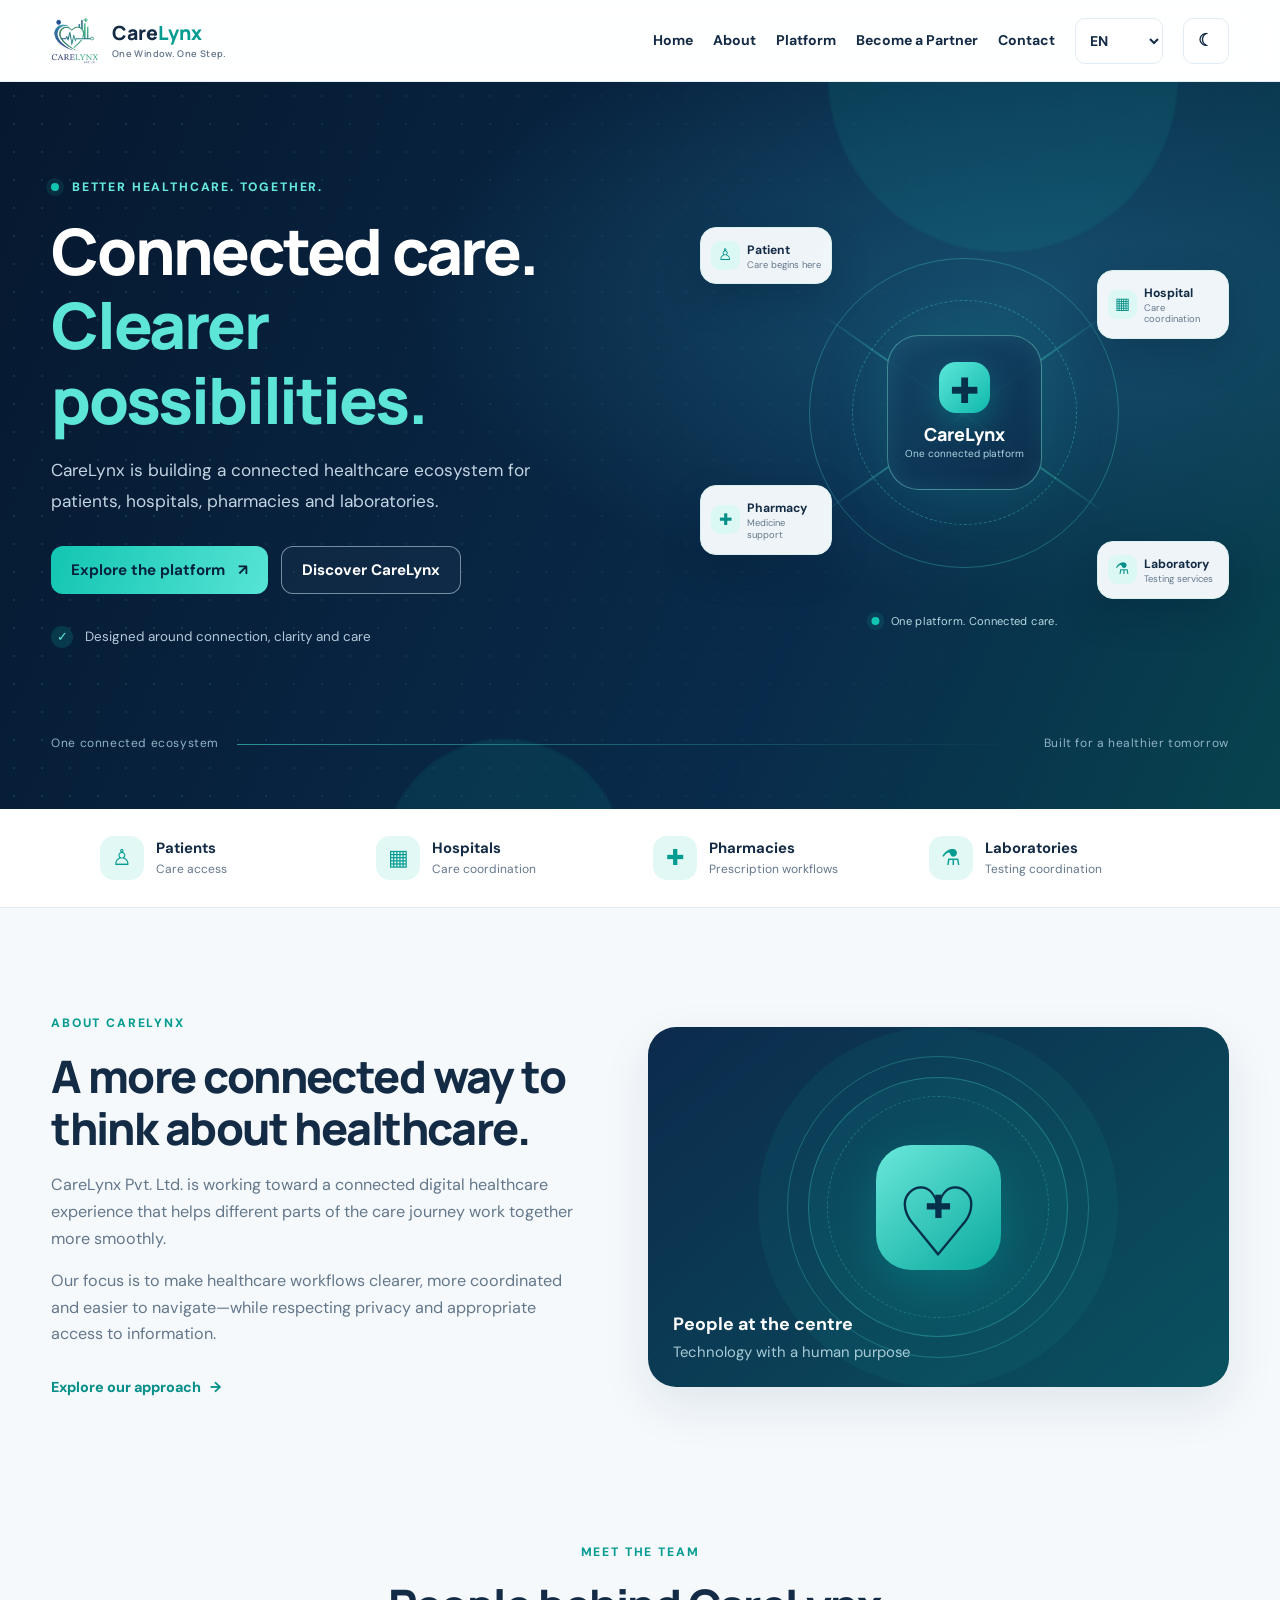
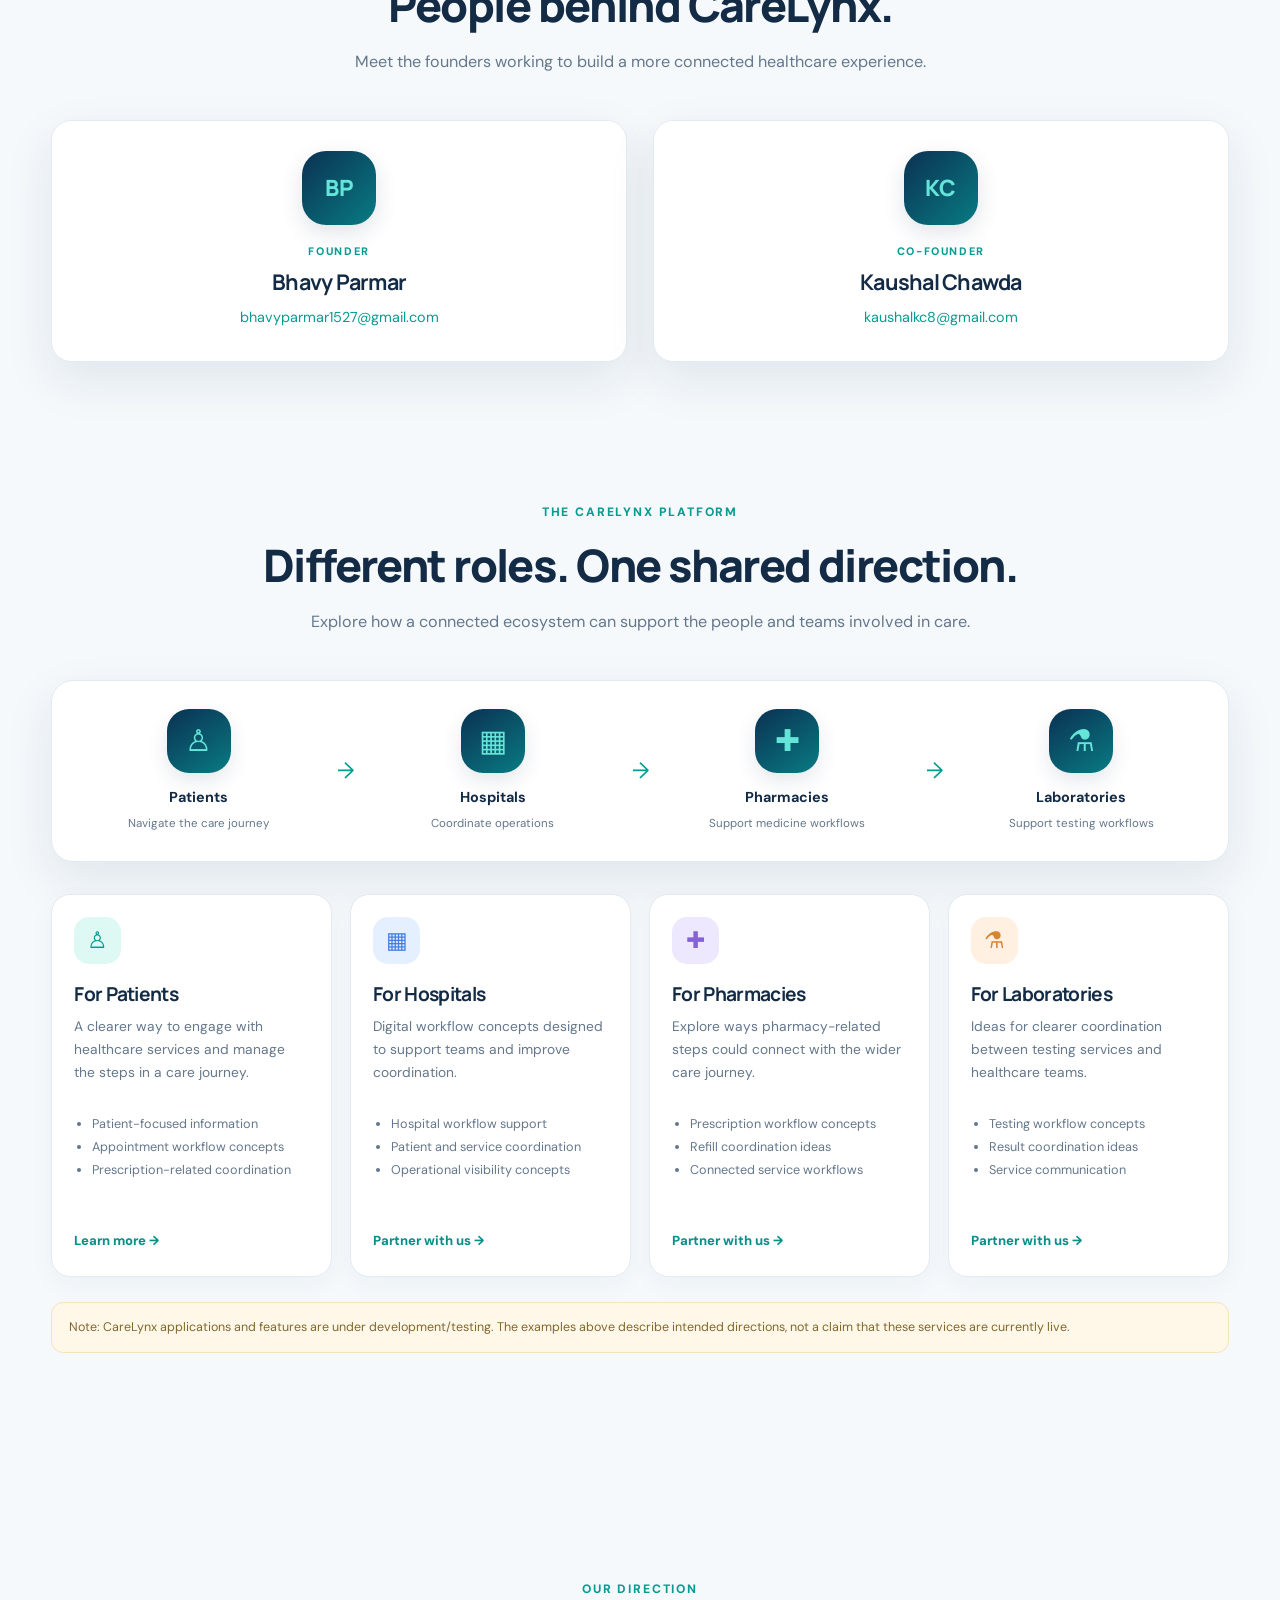
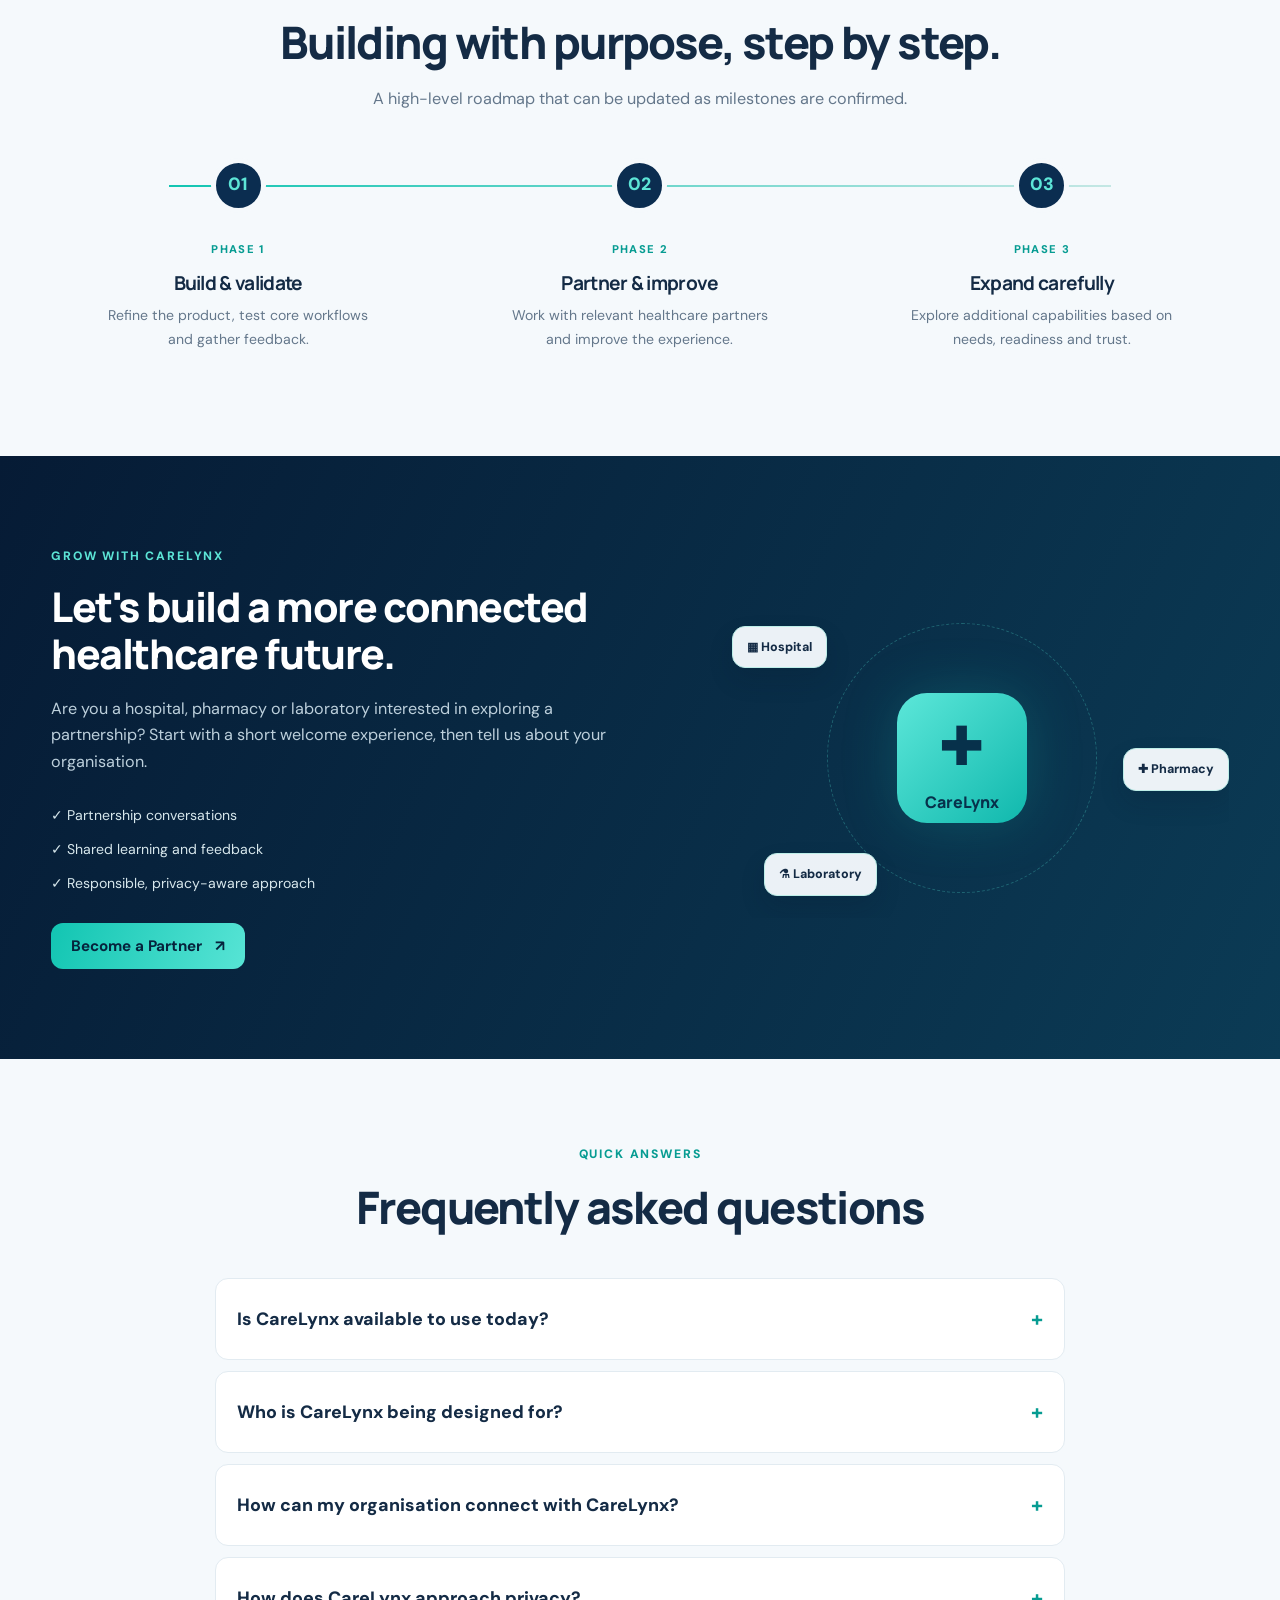
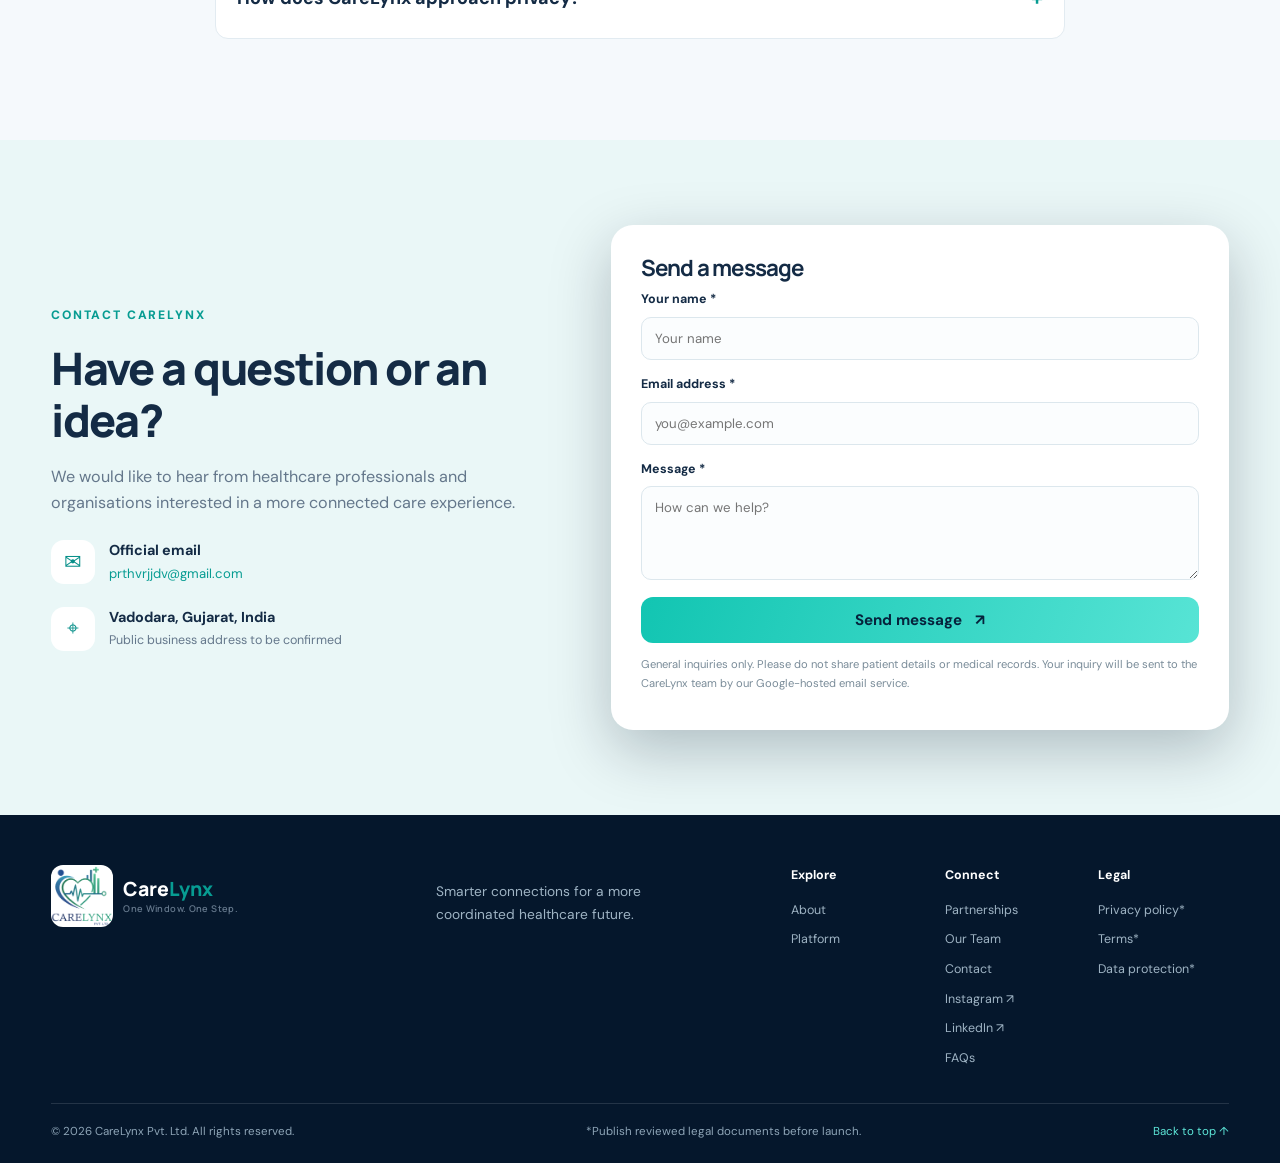
==== index.html @ 46bc07c4 "fist change" ====
<!doctype html>
<html lang="en">
<head>
  <meta charset="utf-8" />
  <meta name="viewport" content="width=device-width, initial-scale=1" />
  <meta name="description" content="CareLynx is building a more connected healthcare experience for patients, hospitals, pharmacies and laboratories." />
  <title>CareLynx | One Window. One Step.</title>
  <link rel="preconnect" href="https://fonts.googleapis.com">
  <link rel="preconnect" href="https://fonts.gstatic.com" crossorigin>
  <link href="https://fonts.googleapis.com/css2?family=DM+Sans:wght@400;500;600;700&family=Manrope:wght@400;500;600;700;800&display=swap" rel="stylesheet">
  <link rel="icon" type="image/png" href="assets/images/favicon.png">
  <link rel="stylesheet" href="css/style.css" />
  <script src="js/config.js" defer></script>
  <script src="js/forms.js" defer></script>
  <script src="js/script.js" defer></script>
</head>
<body>
  <header class="site-header">
    <a class="brand" href="#home" aria-label="CareLynx home"><img class="brand-logo" src="assets/images/carelynx-logo.png" alt="CareLynx Pvt. Ltd. logo"><span class="brand-wordmark">Care<span class="brand-accent">Lynx</span><small>One Window. One Step.</small></span></a>
    <button class="menu-toggle" type="button" aria-label="Toggle navigation" aria-expanded="false" aria-controls="mainNavigation">☰</button>
    <nav class="nav-links" id="mainNavigation" aria-label="Main navigation">
      <a href="#home">Home</a><a href="#about">About</a><a href="#platform">Platform</a><a href="partnership.html">Become a Partner</a><a href="#contact">Contact</a>
      <select id="languageSelect" aria-label="Choose language"><option value="en">EN</option><option value="gu">ગુજરાતી</option><option value="hi">हिन्दी</option></select>
      <button id="themeToggle" class="theme-toggle" aria-label="Toggle dark mode" title="Toggle dark mode">☾</button>
    </nav>
  </header>

  <main>
    <section class="hero" id="home">
      <div class="hero-glow glow-one"></div><div class="hero-glow glow-two"></div>
      <div class="hero-copy reveal">
        <p class="eyebrow"><span class="pulse-dot"></span> BETTER HEALTHCARE. TOGETHER.</p>
        <h1 id="heroTitle">Connected care.<br><span>Clearer possibilities.</span></h1>
        <p class="hero-lead" id="heroLead">CareLynx is building a connected healthcare ecosystem for patients, hospitals, pharmacies and laboratories.</p>
        <div class="hero-actions"><a class="button button-primary" href="#platform" id="exploreBtn">Explore the platform <span>↗</span></a><a class="button button-outline" href="#about">Discover CareLynx</a></div>
        <div class="hero-note"><span class="note-icon">✓</span> Designed around connection, clarity and care</div>
      </div>
      <div class="hero-visual ecosystem-hero reveal" aria-label="Animated healthcare connection: patient to hospital to pharmacy to laboratory, all connected through CareLynx">
        <!-- Self-contained animated connections: no JSON fetch, CDN or CORS dependency. -->
        <div class="carelynx-network-art" aria-hidden="true">
          <div class="carelynx-network-ring"></div>
          <div class="carelynx-network-ring ring-inner"></div>
          <span class="carelynx-link link-patient"></span>
          <span class="carelynx-link link-hospital"></span>
          <span class="carelynx-link link-pharmacy"></span>
          <span class="carelynx-link link-lab"></span>
          <span class="carelynx-orbit-dot"></span>
        </div>
        <!-- HTML labels remain accessible and match the existing CareLynx visual system. -->
        <div class="hero-network-core"><span class="network-core-cross">✚</span><strong>CareLynx</strong><small>One connected platform</small></div>
        <div class="network-node node-patient"><span>♙</span><b>Patient</b><small>Care begins here</small></div>
        <div class="network-node node-hospital"><span>▦</span><b>Hospital</b><small>Care coordination</small></div>
        <div class="network-node node-pharmacy"><span>✚</span><b>Pharmacy</b><small>Medicine support</small></div>
        <div class="network-node node-lab"><span>⚗</span><b>Laboratory</b><small>Testing services</small></div>
        <div class="network-caption"><span class="pulse-dot"></span> One platform. Connected care.</div>
      </div>
      <div class="hero-bottom"><span>One connected ecosystem</span><span class="bottom-line"></span><span>Built for a healthier tomorrow</span></div>
    </section>

    <section class="audience-strip" aria-label="CareLynx audiences"><div><span>♙</span><b>Patients</b><small>Care access</small></div><div><span>▦</span><b>Hospitals</b><small>Care coordination</small></div><div><span>✚</span><b>Pharmacies</b><small>Prescription workflows</small></div><div><span>⚗</span><b>Laboratories</b><small>Testing coordination</small></div></section>

    <section class="section about-section" id="about"><div class="section-copy reveal"><p class="eyebrow">ABOUT CARELYNX</p><h2>A more connected way to think about healthcare.</h2><p>CareLynx Pvt. Ltd. is working toward a connected digital healthcare experience that helps different parts of the care journey work together more smoothly.</p><p>Our focus is to make healthcare workflows clearer, more coordinated and easier to navigate—while respecting privacy and appropriate access to information.</p><a class="text-link" href="#platform">Explore our approach <span>→</span></a></div><div class="about-art reveal"><div class="art-ring ring-one"></div><div class="art-ring ring-two"></div><div class="heart-symbol">♡<span>✚</span></div><div class="art-caption"><b>People at the centre</b><small>Technology with a human purpose</small></div></div></section>

    <section class="section team-section" id="team"><div class="section-heading reveal"><p class="eyebrow">MEET THE TEAM</p><h2>People behind CareLynx.</h2><p>Meet the founders working to build a more connected healthcare experience.</p></div><div class="team-grid"><article class="team-card reveal"><div class="team-avatar" aria-hidden="true">BP</div><p class="eyebrow">FOUNDER</p><h3>Bhavy Parmar</h3><a class="team-email" href="mailto:bhavyparmar1527@gmail.com">bhavyparmar1527@gmail.com</a></article><article class="team-card reveal"><div class="team-avatar" aria-hidden="true">KC</div><p class="eyebrow">CO-FOUNDER</p><h3>Kaushal Chawda</h3><a class="team-email" href="mailto:kaushalkc8@gmail.com">kaushalkc8@gmail.com</a></article></div></section>

    <section class="section platform-section" id="platform"><div class="section-heading reveal"><p class="eyebrow">THE CARELYNX PLATFORM</p><h2>Different roles. One shared direction.</h2><p>Explore how a connected ecosystem can support the people and teams involved in care.</p></div><div class="ecosystem reveal"><div class="eco-node"><span>♙</span><b>Patients</b><small>Navigate the care journey</small></div><i>→</i><div class="eco-node"><span>▦</span><b>Hospitals</b><small>Coordinate operations</small></div><i>→</i><div class="eco-node"><span>✚</span><b>Pharmacies</b><small>Support medicine workflows</small></div><i>→</i><div class="eco-node"><span>⚗</span><b>Laboratories</b><small>Support testing workflows</small></div></div>
      <div class="solution-grid"><article class="solution-card reveal"><span class="card-icon">♙</span><h3>For Patients</h3><p>A clearer way to engage with healthcare services and manage the steps in a care journey.</p><ul><li>Patient-focused information</li><li>Appointment workflow concepts</li><li>Prescription-related coordination</li></ul><a href="#contact" class="text-link">Learn more →</a></article><article class="solution-card reveal"><span class="card-icon icon-blue">▦</span><h3>For Hospitals</h3><p>Digital workflow concepts designed to support teams and improve coordination.</p><ul><li>Hospital workflow support</li><li>Patient and service coordination</li><li>Operational visibility concepts</li></ul><a href="#partners" class="text-link">Partner with us →</a></article><article class="solution-card reveal"><span class="card-icon icon-violet">✚</span><h3>For Pharmacies</h3><p>Explore ways pharmacy-related steps could connect with the wider care journey.</p><ul><li>Prescription workflow concepts</li><li>Refill coordination ideas</li><li>Connected service workflows</li></ul><a href="#partners" class="text-link">Partner with us →</a></article><article class="solution-card reveal"><span class="card-icon icon-orange">⚗</span><h3>For Laboratories</h3><p>Ideas for clearer coordination between testing services and healthcare teams.</p><ul><li>Testing workflow concepts</li><li>Result coordination ideas</li><li>Service communication</li></ul><a href="#partners" class="text-link">Partner with us →</a></article></div><p class="status-note">Note: CareLynx applications and features are under development/testing. The examples above describe intended directions, not a claim that these services are currently live.</p>
    </section>


    <section class="section roadmap-section"><div class="section-heading reveal"><p class="eyebrow">OUR DIRECTION</p><h2>Building with purpose, step by step.</h2><p>A high-level roadmap that can be updated as milestones are confirmed.</p></div><div class="roadmap reveal"><div class="roadmap-item"><span class="roadmap-dot">01</span><small>PHASE 1</small><h3>Build & validate</h3><p>Refine the product, test core workflows and gather feedback.</p></div><div class="roadmap-item"><span class="roadmap-dot">02</span><small>PHASE 2</small><h3>Partner & improve</h3><p>Work with relevant healthcare partners and improve the experience.</p></div><div class="roadmap-item"><span class="roadmap-dot">03</span><small>PHASE 3</small><h3>Expand carefully</h3><p>Explore additional capabilities based on needs, readiness and trust.</p></div></div></section>

    <section class="join-section join-cta" id="partners"><div class="join-intro reveal"><p class="eyebrow">GROW WITH CARELYNX</p><h2>Let's build a more connected healthcare future.</h2><p>Are you a hospital, pharmacy or laboratory interested in exploring a partnership? Start with a short welcome experience, then tell us about your organisation.</p><div class="join-points"><span>✓ Partnership conversations</span><span>✓ Shared learning and feedback</span><span>✓ Responsible, privacy-aware approach</span></div><a class="button button-primary" href="partnership.html">Become a Partner <span>↗</span></a></div><div class="join-visual reveal" aria-hidden="true"><div class="join-orbit"></div><div class="join-center">✚<b>CareLynx</b></div><span class="join-chip chip-hospital">▦ Hospital</span><span class="join-chip chip-pharmacy">✚ Pharmacy</span><span class="join-chip chip-lab">⚗ Laboratory</span></div></section>

    <section class="section faq-section" id="faq"><div class="section-heading reveal"><p class="eyebrow">QUICK ANSWERS</p><h2>Frequently asked questions</h2></div><div class="faq-list reveal"><details><summary>Is CareLynx available to use today?</summary><p>The applications are described as being in development/testing. Please contact CareLynx for the latest confirmed status.</p></details><details><summary>Who is CareLynx being designed for?</summary><p>The intended ecosystem includes patients, hospitals, pharmacies and laboratories.</p></details><details><summary>How can my organisation connect with CareLynx?</summary><p>Use the partnership inquiry form to get in touch. Messages are sent through our Google Apps Script email endpoint after setup.</p></details><details><summary>How does CareLynx approach privacy?</summary><p>Privacy and appropriate, role-based access should be central to the platform. Review the final data practices and legal documents before making specific compliance claims.</p></details></div></section>

    <section class="contact-section" id="contact"><div class="contact-copy reveal"><p class="eyebrow">CONTACT CARELYNX</p><h2>Have a question or an idea?</h2><p>We would like to hear from healthcare professionals and organisations interested in a more connected care experience.</p><div class="contact-detail"><span>✉</span><div><b>Official email</b><a class="contact-email" href="mailto:prthvrjjdv@gmail.com">prthvrjjdv@gmail.com</a></div></div><div class="contact-detail"><span>⌖</span><div><b>Vadodara, Gujarat, India</b><small>Public business address to be confirmed</small></div></div></div><form class="form-card contact-form reveal" id="contactForm" action="#" data-form-backend="google-apps-script" method="POST" accept-charset="UTF-8">
      <input type="hidden" name="form_type" value="Contact Inquiry">
      <input type="hidden" name="source_page" value=""><h3>Send a message</h3><label>Your name *<input maxlength="100" name="name" required placeholder="Your name"></label><label>Email address *<input name="email" type="email" required placeholder="you@example.com"></label><label>Message *<textarea maxlength="3000" name="message" rows="4" required placeholder="How can we help?"></textarea></label><button class="button button-primary" type="submit">Send message <span>↗</span></button><p class="form-hint">General inquiries only. Please do not share patient details or medical records. Your inquiry will be sent to the CareLynx team by our Google-hosted email service.</p><p class="form-result" role="status" aria-live="polite" aria-atomic="true"></p></form></section>
  </main>

  <footer class="site-footer"><div class="footer-main"><a class="brand footer-brand" href="#home"><img class="brand-logo footer-logo" src="assets/images/carelynx-logo.png" alt="CareLynx Pvt. Ltd. logo"><span class="brand-wordmark">Care<span class="brand-accent">Lynx</span><small>One Window. One Step.</small></span></a><p>Smarter connections for a more coordinated healthcare future.</p><div class="footer-links"><div><b>Explore</b><a href="#about">About</a><a href="#platform">Platform</a></div><div><b>Connect</b><a href="partnership.html">Partnerships</a><a href="#team">Our Team</a><a href="#contact">Contact</a><a href="https://www.instagram.com/carelynxpvtltd?obrf=bnB2cTd5MTd0ZzYx" target="_blank" rel="noopener noreferrer">Instagram ↗</a><a href="https://www.linkedin.com/company/carelynx-pvt-ltd/" target="_blank" rel="noopener noreferrer">LinkedIn ↗</a><a href="#faq">FAQs</a></div><div><b>Legal</b><a href="#privacy-note">Privacy policy*</a><a href="#privacy-note">Terms*</a><a href="#privacy-note">Data protection*</a></div></div></div><div class="footer-bottom"><span>© <span id="year"></span> CareLynx Pvt. Ltd. All rights reserved.</span><span id="privacy-note">*Publish reviewed legal documents before launch.</span><a href="#home">Back to top ↑</a></div></footer>
  <div class="toast" id="toast" role="status" aria-live="polite"></div>
  <!-- Lottie load diagnostics and fallback handling. -->
</body>
</html>
---- css/style.css ----
:root{--navy:#071b35;--navy2:#0b2d50;--teal:#12c5b2;--teal-dark:#079c92;--ink:#142b45;--muted:#64778b;--bg:#f5f9fc;--card:#fff;--line:#e2ebf1;--shadow:0 18px 50px rgba(6,34,61,.09);--radius:22px;color-scheme:light}*{box-sizing:border-box}html{scroll-behavior:smooth;scroll-padding-top:90px}body{margin:0;font-family:'DM Sans',sans-serif;color:var(--ink);background:var(--bg);line-height:1.65}h1,h2,h3{font-family:Manrope,sans-serif;line-height:1.16;letter-spacing:-.035em;margin:0 0 18px}h1{font-size:clamp(2.6rem,5vw,4.7rem);font-weight:800}h2{font-size:clamp(2rem,3.5vw,3.15rem);font-weight:800}h3{font-size:1.2rem}p{margin:0 0 16px;color:var(--muted)}a{color:inherit;text-decoration:none}.site-header{height:82px;position:sticky;top:0;z-index:100;display:flex;align-items:center;justify-content:space-between;padding:0 max(calc((100vw - 1180px)/2),5%);background:rgba(255,255,255,.91);backdrop-filter:blur(16px);border-bottom:1px solid rgba(226,235,241,.8)}.brand{display:flex;align-items:center;gap:10px;font-family:Manrope,sans-serif;font-weight:800;font-size:1.22rem;line-height:1.1}.brand-mark{display:grid;place-items:center;width:38px;height:38px;border-radius:13px;background:linear-gradient(135deg,var(--teal),#5ce5d5);color:var(--navy);font-size:1.5rem;box-shadow:0 5px 15px #12c5b233}.brand-accent{color:var(--teal-dark)}.brand small{display:block;font-size:.58rem;letter-spacing:.04em;color:var(--muted);font-weight:600;margin-top:5px}.nav-links{display:flex;align-items:center;gap:25px;font-size:.87rem;font-weight:700}.nav-links>a{transition:color .2s}.nav-links>a:hover,.text-link:hover{color:var(--teal-dark)}select,.theme-toggle{border:1px solid var(--line);background:var(--card);color:var(--ink);border-radius:10px;padding:8px 10px;font:inherit}.theme-toggle{cursor:pointer;font-size:1.05rem}.menu-toggle{display:none;background:none;border:0;font-size:1.7rem;color:var(--ink)}.hero{min-height:650px;position:relative;overflow:hidden;background:radial-gradient(ellipse at 80% 30%,#164e6d 0%,transparent 42%),linear-gradient(115deg,#06182f 0%,#092b4b 65%,#07434e 100%);color:#fff;padding:95px max(calc((100vw - 1180px)/2),5%) 55px;display:grid;grid-template-columns:1.03fr .97fr;align-items:center;gap:30px}.hero:after{content:"";position:absolute;inset:0;opacity:.11;background-image:radial-gradient(#8aece0 1px,transparent 1px);background-size:28px 28px;mask-image:linear-gradient(90deg,black,transparent)}.hero-copy,.hero-visual,.hero-bottom{position:relative;z-index:2}.eyebrow{font-size:.76rem;font-weight:800;letter-spacing:.15em;color:var(--teal-dark);margin-bottom:17px}.hero .eyebrow{color:#65eadc}.pulse-dot{display:inline-block;width:8px;height:8px;background:var(--teal);border-radius:50%;margin-right:8px;box-shadow:0 0 0 5px #12c5b21c}.hero h1 span{color:#5de5d7}.hero-lead{max-width:550px;color:#c2d4e2;font-size:1.08rem;line-height:1.8}.hero-actions{display:flex;gap:13px;flex-wrap:wrap;margin-top:29px}.button{display:inline-flex;align-items:center;justify-content:center;gap:13px;padding:13px 19px;border:0;border-radius:12px;font:700 .9rem 'DM Sans',sans-serif;cursor:pointer;transition:transform .2s,box-shadow .2s}.button:hover{transform:translateY(-2px);box-shadow:0 9px 22px #00172b2b}.button-primary{background:linear-gradient(110deg,var(--teal),#57e4d5);color:#06233c}.button-outline{border:1px solid #a9c3d4a6;color:white;background:#ffffff08}.hero-note{margin-top:32px;color:#b4c9d9;font-size:.84rem}.note-icon{display:inline-grid;place-items:center;width:22px;height:22px;border-radius:50%;background:#12c5b22b;color:#61e7d9;margin-right:8px}.hero-visual{height:440px;display:grid;place-items:center}.orbit{position:absolute;border:1px solid #56dacc39;border-radius:50%;width:380px;height:380px}.orbit-b{width:300px;height:300px;border-style:dashed;animation:spin 45s linear infinite}.core-card{z-index:2;width:205px;height:205px;border-radius:38px;display:flex;flex-direction:column;align-items:center;justify-content:center;background:linear-gradient(145deg,#154767dd,#0c2c4be8);border:1px solid #7be9dd5c;box-shadow:0 0 80px #13d3c429,inset 0 0 25px #3dd6c41c;transform:rotate(-4deg)}.core-cross{display:grid;place-items:center;width:70px;height:70px;border-radius:24px;background:linear-gradient(135deg,#5ce7d9,#10b8ad);color:#07314b;font-size:3rem;box-shadow:0 10px 30px #00d8c342}.core-card strong{font:800 1.4rem Manrope;margin-top:15px}.core-card>span{font-size:.72rem;color:#a9d6df}.float-card{position:absolute;z-index:3;width:145px;padding:13px;background:#f8fcfff0;color:var(--ink);border-radius:16px;box-shadow:0 15px 35px #001b3240;display:grid;grid-template-columns:32px 1fr;column-gap:8px;align-items:center;animation:float 5s ease-in-out infinite}.float-card b{font-size:.78rem}.float-card small{grid-column:2;color:var(--muted);font-size:.65rem}.mini-icon{grid-row:span 2;display:grid;place-items:center;width:32px;height:32px;border-radius:10px;background:#dcf8f4;color:#058f89;font-size:1.15rem}.float-patient{top:39px;left:3%}.float-hospital{top:92px;right:-1%;animation-delay:-1.4s}.float-pharmacy{bottom:64px;left:1%;animation-delay:-2.3s}.float-lab{bottom:38px;right:1%;animation-delay:-.8s}.spark{position:absolute;color:#69ebdf;font-size:2rem}.spark-one{top:48px;right:23%}.spark-two{bottom:73px;left:24%}.hero-glow{position:absolute;border-radius:50%;filter:blur(1px);pointer-events:none}.glow-one{width:350px;height:350px;right:8%;top:-180px;background:#12c5b21a}.glow-two{width:240px;height:240px;left:30%;bottom:-170px;background:#12c5b21a}.hero-bottom{grid-column:1/-1;display:flex;align-items:center;gap:18px;color:#91b4c7;font-size:.75rem;letter-spacing:.05em;margin-top:22px}.bottom-line{height:1px;flex:1;background:linear-gradient(90deg,#40cfc2a3,transparent)}.audience-strip{display:grid;grid-template-columns:repeat(4,1fr);padding:27px max(calc((100vw - 1080px)/2),5%);background:#fff;border-bottom:1px solid var(--line);gap:25px}.audience-strip>div{display:grid;grid-template-columns:44px 1fr;align-items:center;column-gap:12px}.audience-strip span{grid-row:span 2;width:44px;height:44px;border-radius:14px;background:#e2f8f5;display:grid;place-items:center;color:#079c92;font-size:1.4rem}.audience-strip b{font-size:.93rem}.audience-strip small{font-size:.75rem;color:var(--muted)}.section{max-width:1180px;margin:auto;padding:105px 0}.about-section{display:grid;grid-template-columns:1fr .9fr;gap:90px;align-items:center}.section-copy>p:not(.eyebrow){max-width:560px}.text-link{display:inline-flex;gap:9px;color:#078f89;font-weight:800;font-size:.9rem;margin-top:12px}.about-art{min-height:360px;border-radius:28px;background:linear-gradient(140deg,#0c2a4c,#0a5260);position:relative;display:grid;place-items:center;overflow:hidden;box-shadow:var(--shadow)}.about-art:before,.about-art:after{content:"";position:absolute;border:1px solid #4ee0d446;border-radius:50%;width:300px;height:300px}.about-art:after{width:220px;height:220px;border-style:dashed}.art-ring{position:absolute;border-radius:50%;background:#12c5b211}.ring-one{width:360px;height:360px}.ring-two{width:260px;height:260px;border:1px solid #52e2d74d}.heart-symbol{z-index:1;width:125px;height:125px;display:grid;place-items:center;border-radius:35px;background:linear-gradient(140deg,#69e8da,#0ba99e);color:#06304b;font-size:6rem;box-shadow:0 15px 45px #00c8b93b;position:relative}.heart-symbol span{position:absolute;font-size:2rem}.art-caption{position:absolute;bottom:23px;left:25px;color:white;display:grid}.art-caption small{color:#a9cbd6}.platform-section{padding-top:35px}.section-heading{text-align:center;max-width:680px;margin:0 auto 45px}.section-heading>p:last-child{max-width:620px;margin:0 auto}.ecosystem{display:flex;align-items:center;justify-content:space-between;gap:12px;padding:28px 20px;background:var(--card);border:1px solid var(--line);border-radius:22px;box-shadow:var(--shadow);margin-bottom:32px}.eco-node{flex:1;text-align:center;display:flex;flex-direction:column;align-items:center}.eco-node>span{display:grid;place-items:center;width:64px;height:64px;border-radius:22px;background:linear-gradient(145deg,#0b3153,#087b83);color:#65e5d7;font-size:1.9rem;margin-bottom:13px;box-shadow:0 8px 20px #092b4c1c}.eco-node b{font-size:.9rem}.eco-node small{font-size:.72rem;color:var(--muted);margin-top:4px}.ecosystem>i{font-style:normal;color:var(--teal-dark);font-size:1.4rem}.solution-grid{display:grid;grid-template-columns:repeat(4,1fr);gap:17px}.solution-card{background:var(--card);border:1px solid var(--line);border-radius:19px;padding:24px 21px;box-shadow:0 8px 24px #0b31530a;transition:transform .25s,box-shadow .25s}.solution-card:hover{transform:translateY(-5px);box-shadow:var(--shadow)}.card-icon{display:grid;place-items:center;width:47px;height:47px;border-radius:15px;background:#def8f4;color:#079b91;font-size:1.45rem;margin-bottom:19px}.icon-blue{background:#e4efff;color:#447de1}.icon-violet{background:#eee8ff;color:#8562d7}.icon-orange{background:#fff0e2;color:#d78432}.solution-card h3{margin-bottom:10px}.solution-card p{font-size:.86rem;min-height:82px}.solution-card ul{padding-left:18px;color:var(--muted);font-size:.79rem;line-height:1.8;min-height:92px}.solution-card .text-link{font-size:.82rem}.status-note{font-size:.78rem;padding:14px 17px;background:#fff8e9;border:1px solid #f5e3b9;border-radius:12px;margin-top:25px;color:#80672e}.apps-section{background:linear-gradient(120deg,#eaf8f7,#f1f7fc)}.apps-layout{display:grid;grid-template-columns:1fr 1fr;gap:70px;align-items:center}.app-copy>p:not(.eyebrow){max-width:520px}.app-row{display:flex;align-items:center;gap:14px;margin-top:23px;padding:15px 0;border-bottom:1px solid #d5e6e9}.app-platform-icon{width:47px;height:47px;border-radius:14px;display:grid;place-items:center;background:#fff;color:#078f89;font-size:1.4rem;box-shadow:0 5px 15px #0c33400b}.app-row>div{flex:1;display:grid}.app-row b{font-size:.91rem}.app-row small{font-size:.75rem;color:var(--muted)}.status-pill{font-size:.68rem;color:#087c75;background:#d5f5ef;border-radius:99px;padding:5px 9px}.device-stage{height:400px;position:relative;display:flex;align-items:center;justify-content:center}.device-glow{position:absolute;width:330px;height:330px;background:#52d7cb52;filter:blur(60px);border-radius:50%}.laptop{z-index:1;width:370px;position:absolute;left:0;top:65px}.laptop-screen{height:235px;background:#09213a;border:8px solid #203a50;border-bottom-width:12px;border-radius:15px 15px 7px 7px;overflow:hidden;box-shadow:0 20px 35px #0a2b3b27}.screen-top{height:33px;background:#0c3151;display:flex;align-items:center;justify-content:space-between;padding:0 13px;color:#8bb5c7;font-size:.6rem}.tiny-brand{color:#5de4d6;font-weight:800}.screen-body{display:flex;height:190px}.screen-side{width:22%;background:#0e3b59}.screen-main{padding:15px;width:78%}.screen-title{height:12px;width:58%;background:#d5f5f0;border-radius:4px;margin-bottom:15px}.screen-metrics{display:flex;gap:8px}.screen-metrics i{height:42px;flex:1;background:linear-gradient(130deg,#164d68,#147e83);border-radius:6px}.screen-chart{height:52px;margin-top:10px;background:linear-gradient(160deg,transparent 45%,#27b8ad 46%,transparent 49%),linear-gradient(20deg,transparent 42%,#8ce6d8 43%,transparent 47%),#143d59;border-radius:6px}.screen-lines{height:20px;margin-top:8px;background:repeating-linear-gradient(0deg,#2d6579 0 3px,transparent 3px 8px)}.laptop-base{height:13px;margin:0 -20px;background:linear-gradient(#b7c7d0,#6f899b);border-radius:3px 3px 15px 15px}.phone{z-index:2;position:absolute;right:15px;top:108px;width:128px;height:250px;border:6px solid #193b53;background:#fff;border-radius:25px;box-shadow:0 20px 35px #0a2b3b30;padding:25px 12px}.phone-notch{position:absolute;top:5px;left:36px;width:45px;height:8px;border-radius:10px;background:#193b53}.phone-brand{font-size:.58rem;font-weight:800;color:#0a5866}.phone-circle{width:57px;height:57px;border-radius:19px;background:#d8f8f2;display:grid;place-items:center;margin:23px auto 15px;color:#078f89;font-size:2.2rem}.phone-line{height:6px;border-radius:5px;background:#dbe8ed;margin:8px 0}.phone-line.short{width:65%}.phone-button{height:19px;border-radius:7px;background:#10c1b2;margin-top:16px}.roadmap{display:grid;grid-template-columns:repeat(3,1fr);gap:28px;position:relative}.roadmap:before{content:"";height:2px;background:linear-gradient(90deg,var(--teal),#c4e7e4);position:absolute;left:10%;right:10%;top:27px}.roadmap-item{position:relative;padding:0 20px;text-align:center}.roadmap-dot{display:grid;place-items:center;width:55px;height:55px;border:5px solid var(--bg);background:var(--navy2);color:#5de5d7;border-radius:50%;font-weight:800;margin:0 auto 20px;position:relative;z-index:1}.roadmap-item>small{font-size:.7rem;letter-spacing:.12em;font-weight:800;color:var(--teal-dark)}.roadmap-item h3{margin:10px 0}.roadmap-item p{font-size:.88rem;max-width:280px;margin:auto}.join-section{padding:90px max(calc((100vw - 1180px)/2),5%);background:linear-gradient(115deg,#061b35,#0b3b55);display:grid;grid-template-columns:.9fr 1.1fr;gap:70px;align-items:center;color:white}.join-intro .eyebrow{color:#5ce4d6}.join-intro h2{font-size:clamp(2rem,3.2vw,2.9rem)}.join-intro>p:not(.eyebrow){color:#bdd0dc}.join-points{display:grid;gap:11px;margin-top:28px;color:#d7e7ec;font-size:.88rem}.join-points span: first-letter{color:var(--teal)}.form-card{background:var(--card);color:var(--ink);border-radius:22px;padding:30px;box-shadow:0 20px 60px #00132940}.form-card h3{font-size:1.4rem;margin-bottom:8px}.form-card>p{font-size:.84rem}.form-grid{display:grid;grid-template-columns:1fr 1fr;gap:15px}.form-card label{display:grid;gap:7px;font-size:.78rem;font-weight:700;color:var(--ink);margin-bottom:13px}.form-card input,.form-card select,.form-card textarea{width:100%;min-width:0;border:1px solid #dce7ed;border-radius:10px;padding:12px 13px;background:#fbfdfe;color:var(--ink);font:400 .83rem 'DM Sans',sans-serif;outline:none}.form-card input:focus,.form-card select:focus,.form-card textarea:focus{border-color:var(--teal-dark);box-shadow:0 0 0 3px #12c5b21b}.form-card textarea{resize:vertical}.full-width{grid-column:1/-1}.form-card .button{width:100%;margin-top:3px}.form-hint{font-size:.7rem!important;margin:12px 0 0!important;color:#7a8c99!important}.form-result{font-size:.82rem!important;color:#087c75!important;margin:8px 0 0!important}.faq-section{padding-top:85px;padding-bottom:90px}.faq-list{max-width:850px;margin:auto}.faq-list details{background:var(--card);border:1px solid var(--line);border-radius:13px;margin-bottom:11px;padding:18px 21px}.faq-list summary{font-weight:800;cursor:pointer;list-style:none;display:flex;justify-content:space-between;gap:20px}.faq-list summary:after{content:"+";color:var(--teal-dark);font-size:1.3rem}.faq-list details[open] summary:after{content:"−"}.faq-list details p{margin:13px 0 0;font-size:.9rem}.contact-section{background:#eaf7f7;padding:85px max(calc((100vw - 1180px)/2),5%);display:grid;grid-template-columns:1fr .8fr;gap:90px;align-items:center}.contact-copy h2{max-width:520px}.contact-copy>p:not(.eyebrow){max-width:500px}.contact-detail{display:flex;align-items:center;gap:14px;margin-top:22px}.contact-detail>span{width:44px;height:44px;border-radius:13px;background:#fff;color:#078f89;display:grid;place-items:center;font-size:1.3rem}.contact-detail div{display:grid}.contact-detail b{font-size:.9rem}.contact-detail small{font-size:.78rem;color:var(--muted)}.contact-form label{margin-bottom:14px}.site-footer{background:#05172c;color:#d9e6ed;padding:50px max(calc((100vw - 1180px)/2),5%) 22px}.footer-main{display:grid;grid-template-columns:1.1fr 1fr 1.5fr;gap:45px;padding-bottom:35px}.footer-brand{align-self:start;color:white}.footer-main>p{font-size:.86rem;color:#9fb4c4;max-width:220px;margin-top:15px}.footer-links{display:grid;grid-template-columns:repeat(3,1fr);gap:22px}.footer-links>div{display:flex;flex-direction:column;gap:9px;font-size:.78rem}.footer-links b{color:white;margin-bottom:5px}.footer-links a{color:#9fb4c4}.footer-links a:hover{color:#5de5d7}.footer-bottom{border-top:1px solid #ffffff20;padding-top:18px;display:flex;justify-content:space-between;gap:18px;flex-wrap:wrap;font-size:.72rem;color:#8ea5b7}.footer-bottom a{color:#5de5d7}.toast{position:fixed;bottom:22px;left:50%;transform:translate(-50%,20px);opacity:0;pointer-events:none;z-index:200;background:#092b48;color:#fff;padding:13px 18px;border-radius:12px;box-shadow:var(--shadow);transition:.25s;font-size:.86rem}.toast.show{opacity:1;transform:translate(-50%,0)}.reveal{opacity:0;transform:translateY(18px);transition:opacity .65s ease,transform .65s ease}.reveal.visible{opacity:1;transform:translateY(0)}@keyframes float{0%,100%{transform:translateY(0)}50%{transform:translateY(-10px)}}@keyframes spin{to{transform:rotate(360deg)}}
body.dark{--ink:#e2edf4;--muted:#a3b8c8;--bg:#071a2d;--card:#0d2942;--line:#1b3d55;--shadow:0 18px 50px #00000025;color-scheme:dark}body.dark .site-header{background:#071a2dee;border-color:#173750}body.dark .audience-strip{background:#0d2942}body.dark .audience-strip span{background:#163e52}body.dark .apps-section{background:linear-gradient(120deg,#0c2a3d,#0a2037)}body.dark .app-row{border-color:#234357}body.dark .app-platform-icon{background:#163b50}body.dark .contact-section{background:#0c2b3d}body.dark .form-card input,body.dark .form-card select,body.dark .form-card textarea{background:#102e47;border-color:#28475d;color:#e2edf4}body.dark .status-note{background:#392f1b;border-color:#66552a;color:#f2d99b}body.dark .status-pill{background:#164b49;color:#83eee0}body.dark .form-card label{color:#e2edf4}
@media(max-width:1250px){.section{margin-left:5%;margin-right:5%}.site-header{padding-left:5%;padding-right:5%}.hero{padding-left:5%;padding-right:5%}.join-section,.contact-section{padding-left:5%;padding-right:5%}.nav-links{gap:17px}.float-hospital{right:0}.laptop{width:340px}.laptop-screen{height:220px}}
@media(max-width:900px){.nav-links{gap:12px;font-size:.8rem}.hero{grid-template-columns:1fr 1fr;padding-top:70px;min-height:600px}.hero-visual{transform:scale(.86);margin:0 -25px}.about-section{gap:40px}.solution-grid{grid-template-columns:repeat(2,1fr)}.solution-card p,.solution-card ul{min-height:unset}.apps-layout{gap:25px}.laptop{width:300px}.laptop-screen{height:200px}.screen-body{height:155px}.phone{right:0;transform:scale(.9)}.join-section{gap:30px}.contact-section{gap:35px}.footer-main{grid-template-columns:1fr 1.5fr}.footer-main>p{display:none}}
@media(max-width:700px){.site-header{height:70px}.menu-toggle{display:block}.nav-links{display:none;position:absolute;top:69px;left:0;right:0;background:var(--card);padding:18px 5% 22px;border-bottom:1px solid var(--line);box-shadow:0 15px 25px #061b3515;flex-direction:column;align-items:stretch;gap:0}.nav-links.open{display:flex}.nav-links>a{padding:12px 0;border-bottom:1px solid var(--line)}.nav-links select,.nav-links .theme-toggle{margin-top:12px;align-self:flex-start}.hero{grid-template-columns:1fr;padding-top:65px;gap:0}.hero-copy{max-width:580px}.hero h1{font-size:clamp(2.65rem,11vw,4rem)}.hero-lead{font-size:.98rem}.hero-visual{height:350px;transform:scale(.82);margin:-5px -25px -15px}.orbit{width:330px;height:330px}.orbit-b{width:260px;height:260px}.hero-bottom{font-size:.65rem;margin-top:5px}.audience-strip{grid-template-columns:1fr 1fr;padding:23px 5%;gap:20px}.section{padding:70px 0}.about-section,.apps-layout,.join-section,.contact-section{grid-template-columns:1fr}.about-section{gap:35px}.about-art{min-height:300px}.platform-section{padding-top:15px}.section-heading{margin-bottom:30px}.ecosystem{display:grid;grid-template-columns:1fr 1fr;gap:20px;padding:24px 10px}.ecosystem>i{display:none}.eco-node>span{width:54px;height:54px}.solution-grid{gap:12px}.solution-card{padding:19px 16px}.solution-card p{font-size:.82rem}.solution-card ul{font-size:.75rem;padding-left:15px}.apps-layout{gap:10px}.device-stage{height:330px;max-width:430px;width:100%;margin:auto}.laptop{left:0;top:60px;width:75%}.laptop-screen{height:190px}.screen-body{height:145px}.phone{right:2px;top:105px;transform:scale(.85);transform-origin:top right}.roadmap{grid-template-columns:1fr;gap:25px}.roadmap:before{width:2px;height:auto;top:20px;bottom:20px;left:27px;right:auto}.roadmap-item{text-align:left;padding:0 0 0 75px;min-height:70px}.roadmap-dot{position:absolute;left:0;top:0;margin:0}.roadmap-item p{margin:0;max-width:none}.join-section{padding-top:65px;padding-bottom:65px;gap:30px}.form-card{padding:23px 19px}.contact-section{padding-top:65px;padding-bottom:65px;gap:30px}.footer-main{grid-template-columns:1fr;gap:25px}.footer-links{gap:15px}.footer-bottom{flex-direction:column;gap:8px}.form-grid{gap:10px}.form-card label{font-size:.74rem}}
@media(max-width:390px){.form-grid{grid-template-columns:1fr}.full-width{grid-column:auto}.solution-grid{grid-template-columns:1fr}.solution-card p,.solution-card ul{min-height:unset}.hero-visual{transform:scale(.7);margin:-20px -45px}.hero-bottom{gap:8px}.hero-bottom span:last-child{max-width:120px}.audience-strip>div{grid-template-columns:36px 1fr;column-gap:8px}.audience-strip span{width:36px;height:36px}.footer-links{grid-template-columns:repeat(2,1fr)}}
@media(prefers-reduced-motion:reduce){*,*::before,*::after{scroll-behavior:auto!important;animation-duration:.01ms!important;animation-iteration-count:1!important;transition-duration:.01ms!important}.reveal{opacity:1;transform:none}}


/* CareLynx v3: animated connected-care hero and partner CTA, matching the existing navy/white/teal design */
.ecosystem-hero{isolation:isolate;min-width:0}
.hero-network-ring{position:absolute;border:1px solid #56dacc35;border-radius:50%;width:370px;height:370px;animation:spin 42s linear infinite}
.network-ring-two{width:290px;height:290px;border-style:dashed;animation-direction:reverse;animation-duration:34s}
.hero-network-core{z-index:2;width:155px;height:155px;border-radius:32px;background:linear-gradient(145deg,#154767f2,#0c2c4bf5);border:1px solid #7be9dd75;box-shadow:0 0 65px #13d3c429,inset 0 0 25px #3dd6c41c;display:flex;flex-direction:column;align-items:center;justify-content:center;animation:coreBreathe 4s ease-in-out infinite}
.network-core-cross{display:grid;place-items:center;width:51px;height:51px;border-radius:17px;background:linear-gradient(135deg,#5ce7d9,#10b8ad);color:#07314b;font-size:2.2rem;box-shadow:0 10px 30px #00d8c342}
.hero-network-core strong{font:800 1.12rem Manrope;margin-top:9px}.hero-network-core small{font-size:.63rem;color:#a9d6df}
.network-node{position:absolute;z-index:4;width:132px;padding:12px 10px;background:#f8fcfff5;color:#142b45;border:1px solid #d8efee;border-radius:16px;box-shadow:0 15px 35px #001b3240;display:grid;grid-template-columns:29px 1fr;column-gap:7px;align-items:center;animation:float 5s ease-in-out infinite}
.network-node>span{grid-row:span 2;display:grid;place-items:center;width:29px;height:29px;border-radius:9px;background:#dcf8f4;color:#058f89;font-size:1rem}.network-node b{font-size:.76rem}.network-node small{grid-column:2;color:#64778b;font-size:.59rem;line-height:1.25}.node-patient{top:34px;left:0}.node-hospital{top:77px;right:0;animation-delay:-1.1s}.node-pharmacy{bottom:78px;left:0;animation-delay:-2.2s}.node-lab{bottom:34px;right:0;animation-delay:-.7s}
.network-path{position:absolute;height:2px;width:95px;background:linear-gradient(90deg,transparent,#43d9cc,transparent);transform-origin:left center;opacity:.8;z-index:1}.path-one{top:116px;left:100px;transform:rotate(23deg)}.path-two{top:178px;right:90px;transform:rotate(145deg)}.path-three{bottom:125px;left:100px;transform:rotate(-22deg)}
.network-particle{position:absolute;z-index:3;width:9px;height:9px;border-radius:50%;background:#62f0e1;box-shadow:0 0 18px #4be4d9;animation:particleTravel 3.8s ease-in-out infinite}.particle-one{top:25%;left:24%}.particle-two{top:53%;right:20%;animation-delay:-1.25s}.particle-three{bottom:22%;left:29%;animation-delay:-2.5s}.network-caption{position:absolute;bottom:2px;left:50%;transform:translateX(-50%);white-space:nowrap;color:#b5d9e2;font-size:.7rem;letter-spacing:.03em}
@keyframes coreBreathe{0%,100%{transform:scale(1);box-shadow:0 0 55px #13d3c429,inset 0 0 25px #3dd6c41c}50%{transform:scale(1.035);box-shadow:0 0 80px #13d3c44a,inset 0 0 25px #3dd6c42b}}
@keyframes particleTravel{0%,100%{transform:translate(0,0);opacity:.25}50%{transform:translate(24px,-18px);opacity:1}}
.join-cta{grid-template-columns:1fr .85fr}.join-intro>.button{margin-top:28px}.join-visual{min-height:320px;position:relative;display:grid;place-items:center;overflow:hidden}.join-orbit{width:270px;height:270px;border:1px dashed #55e4d548;border-radius:50%;animation:spin 35s linear infinite;position:absolute}.join-center{width:130px;height:130px;border-radius:30px;background:linear-gradient(135deg,#5ce7d9,#10b8ad);color:#07314b;display:flex;flex-direction:column;align-items:center;justify-content:center;font-size:3.4rem;box-shadow:0 0 55px #12c5b238;z-index:1}.join-center b{font:800 1rem Manrope}.join-chip{position:absolute;background:#f8fcfff2;color:#142b45;border:1px solid #bdeee8;border-radius:13px;padding:10px 14px;font-size:.78rem;font-weight:800;box-shadow:0 12px 25px #00132925;animation:float 4s ease-in-out infinite}.chip-hospital{top:28px;left:7%}.chip-pharmacy{right:0;top:47% ;animation-delay:-1.4s}.chip-lab{bottom:22px;left:13%;animation-delay:-2.2s}
.partnership-hero{padding:78px max(calc((100vw - 1180px)/2),5%) 70px;background:radial-gradient(ellipse at 80% 25%,#164e6d 0%,transparent 42%),linear-gradient(115deg,#06182f 0%,#092b4b 65%,#07434e 100%);color:white;text-align:center;position:relative;overflow:hidden}.partnership-hero .eyebrow{color:#65eadc}.partnership-hero h1{max-width:850px;margin:0 auto 18px}.partnership-hero p{max-width:690px;margin:0 auto;color:#c2d4e2}.welcome-motion{height:190px;max-width:690px;margin:32px auto 0;position:relative;display:flex;align-items:center;justify-content:space-between;gap:12px}.welcome-track{position:absolute;left:8%;right:8%;top:50%;height:2px;background:linear-gradient(90deg,transparent,#51e5d8,transparent)}.welcome-node{position:relative;z-index:2;width:105px;min-height:96px;padding:12px 8px;border:1px solid #69e4d76b;border-radius:18px;background:#123d59e8;display:flex;flex-direction:column;align-items:center;justify-content:center;gap:5px;animation:float 4s ease-in-out infinite}.welcome-node:nth-of-type(3){animation-delay:-1s}.welcome-node:nth-of-type(4){animation-delay:-2s}.welcome-node:nth-of-type(5){animation-delay:-3s}.welcome-node span{font-size:1.7rem;color:#61e8da}.welcome-node b{font-size:.72rem}.partnership-content{max-width:1180px;margin:auto;padding:70px 5% 100px;display:grid;grid-template-columns:.85fr 1.15fr;gap:55px;align-items:start}.partnership-aside{position:sticky;top:110px}.partnership-aside .eyebrow{margin-top:5px}.partnership-aside h2{font-size:clamp(1.9rem,3vw,2.7rem)}.partner-benefits{display:grid;gap:14px;margin-top:25px}.partner-benefits span{display:flex;gap:10px;align-items:center;color:var(--muted);font-size:.9rem}.partner-benefits b{color:var(--teal-dark)}.partnership-content .form-card{border:1px solid var(--line);box-shadow:var(--shadow)}.back-home{display:inline-flex;margin-top:22px;color:var(--teal-dark);font-weight:800;font-size:.9rem}
@media(max-width:900px){.network-node{width:120px}.node-patient{left:-5px}.node-hospital{right:-5px}.partnership-content{gap:30px}.join-cta{gap:20px}}
@media(max-width:700px){.hero-visual.ecosystem-hero{height:350px;transform:none;margin:8px -10px 0}.hero-network-ring{width:290px;height:290px}.network-ring-two{width:230px;height:230px}.hero-network-core{width:125px;height:125px;border-radius:26px}.network-core-cross{width:42px;height:42px;font-size:1.8rem}.hero-network-core strong{font-size:1rem}.network-node{width:116px;padding:10px 8px}.node-patient{top:10px;left:0}.node-hospital{top:42px;right:0}.node-pharmacy{bottom:45px;left:0}.node-lab{bottom:10px;right:0}.network-caption{bottom:-2px;font-size:.62rem}.network-path{width:55px}.path-one{top:80px;left:78px}.path-two{top:150px;right:75px}.path-three{bottom:90px;left:78px}.join-visual{min-height:280px}.join-orbit{width:220px;height:220px}.partnership-hero{padding-top:60px;padding-bottom:50px}.welcome-motion{height:145px;gap:5px}.welcome-node{width:82px;min-height:82px;padding:8px 4px;border-radius:13px}.welcome-node span{font-size:1.35rem}.welcome-node b{font-size:.62rem}.partnership-content{grid-template-columns:1fr;padding-top:48px;padding-bottom:65px;gap:28px}.partnership-aside{position:static}.partnership-content .form-card{padding:24px 18px}}
@media(max-width:390px){.network-node{width:103px}.network-node small{font-size:.55rem}.network-node b{font-size:.7rem}.hero-visual.ecosystem-hero{margin-left:-18px;margin-right:-18px}.welcome-node{width:72px}.welcome-node b{font-size:.58rem}}


/* Lottie healthcare network layer — uses the existing CareLynx navy/teal palette. */
.ecosystem-hero .hero-network-ring, .ecosystem-hero .network-path, .ecosystem-hero .network-particle { display: none; }


/* Official CareLynx brand logo */
.brand-logo{width:48px;height:48px;object-fit:contain;flex:0 0 auto;border-radius:10px;background:#fff}
.brand-wordmark{display:block}
.footer-logo{width:62px;height:62px;background:#fff;border-radius:12px}
.team-section{padding-top:35px}
.team-grid{display:grid;grid-template-columns:repeat(2,minmax(0,1fr));gap:22px;max-width:820px;margin:0 auto}
.team-card{background:var(--card);border:1px solid var(--line);border-radius:20px;padding:28px;box-shadow:var(--shadow);text-align:center}
.team-avatar{width:74px;height:74px;display:grid;place-items:center;margin:0 auto 18px;border-radius:24px;background:linear-gradient(135deg,#0b3153,#087b83);color:#65e5d7;font:800 1.4rem Manrope;box-shadow:0 8px 22px #092b4c20}
.team-card .eyebrow{margin-bottom:8px;font-size:.68rem}
.team-card h3{margin-bottom:8px}
.team-email,.contact-email{color:var(--teal-dark);font-size:.82rem;overflow-wrap:anywhere}
.team-email:hover,.contact-email:hover{text-decoration:underline}
@media(max-width:700px){.brand-logo{width:42px;height:42px}.footer-logo{width:56px;height:56px}.team-grid{grid-template-columns:1fr}.team-card{padding:24px 18px}}


/* Self-contained hero network animation: works with file:// and HTTP(S). */
.carelynx-network-art {position:absolute;inset:0;z-index:1;pointer-events:none;display:grid;place-items:center;overflow:hidden}
.carelynx-network-ring {width:310px;height:310px;border:1px solid rgba(75,224,210,.30);border-radius:50%;position:absolute;animation:carelynx-spin 32s linear infinite}
.carelynx-network-ring.ring-inner {width:225px;height:225px;border-style:dashed;border-color:rgba(75,224,210,.36);animation-direction:reverse;animation-duration:24s}
.carelynx-link {position:absolute;top:50%;left:50%;height:2px;width:165px;transform-origin:0 50%;background:linear-gradient(90deg,rgba(75,224,210,.7),rgba(75,224,210,.04));animation:carelynx-glow 2.8s ease-in-out infinite alternate}
.carelynx-link.link-patient {transform:rotate(-145deg)}
.carelynx-link.link-hospital {transform:rotate(-35deg);animation-delay:.5s}
.carelynx-link.link-pharmacy {transform:rotate(145deg);animation-delay:1s}
.carelynx-link.link-lab {transform:rotate(35deg);animation-delay:1.5s}
.carelynx-orbit-dot {position:absolute;width:8px;height:8px;border-radius:50%;background:#62f0e1;box-shadow:0 0 15px #62f0e1;animation:carelynx-orbit 8s linear infinite}
@keyframes carelynx-spin {to{transform:rotate(360deg)}}
@keyframes carelynx-glow {from{opacity:.25}to{opacity:1}}
@keyframes carelynx-orbit {from{transform:rotate(0deg) translateX(155px) rotate(0deg)}to{transform:rotate(360deg) translateX(155px) rotate(-360deg)}}
@media(max-width:700px){.carelynx-network-ring{width:245px;height:245px}.carelynx-network-ring.ring-inner{width:180px;height:180px}.carelynx-link{width:125px}@keyframes carelynx-orbit {from{transform:rotate(0deg) translateX(122px)}to{transform:rotate(360deg) translateX(122px)}}}
@media(prefers-reduced-motion:reduce){.carelynx-network-art *{animation:none!important}}

/* Inquiry form status, validation and accessible feedback */
.form-result{min-height:1.4em;margin:12px 0 0;font-size:.86rem;line-height:1.6}
.form-result:empty{min-height:0;margin:0}
.form-result.is-loading{color:var(--muted)}
.form-result.is-success{color:#047b65;font-weight:700}
.form-result.is-error{color:#b03434;font-weight:700}
.form-card button[type="submit"]:disabled{opacity:.65;cursor:wait;transform:none;box-shadow:none}
body.dark .form-result.is-success{color:#74ead3}
body.dark .form-result.is-error{color:#ff9d9d}

/* Responsive refinements shared by the homepage and partnership page. */
:where(main, section, article, aside, form, footer, nav) { min-width: 0; }
img, video { max-width: 100%; height: auto; }
select, .theme-toggle, .button { min-height: 44px; }
:focus-visible { outline: 3px solid var(--teal-dark); outline-offset: 3px; }
.team-email, .contact-email, .footer-bottom, .form-hint { overflow-wrap: anywhere; }
.form-card input, .form-card select, .form-card textarea { width: 100%; max-width: 100%; min-width: 0; }
.faq-list summary { min-height: 44px; display: flex; align-items: center; }

@media (max-width: 900px) {
	.site-header { height: 70px; padding-inline: 5%; }
	.menu-toggle {
		display: inline-grid;
		place-items: center;
		min-width: 44px;
		min-height: 44px;
		padding: 0;
		cursor: pointer;
	}
	.nav-links {
		display: none;
		position: absolute;
		top: 69px;
		left: 0;
		right: 0;
		padding: 14px 5% 20px;
		background: var(--card);
		border-bottom: 1px solid var(--line);
		box-shadow: 0 15px 25px #061b3515;
		flex-direction: column;
		align-items: stretch;
		gap: 0;
	}
	.nav-links.open { display: flex; }
	.nav-links > a { display: flex; align-items: center; min-height: 48px; }
	.nav-links select, .nav-links .theme-toggle { min-height: 44px; align-self: flex-start; margin-top: 12px; }
}

@media (max-width: 700px) {
	.hero { grid-template-columns: minmax(0, 1fr); min-height: 0; }
	.hero-visual.ecosystem-hero { width: 100%; margin: 8px 0 0; }
	.welcome-motion { width: 100%; min-width: 0; gap: clamp(4px, 2vw, 10px); }
	.welcome-node { flex: 1 1 0; width: auto; min-width: 0; }
	.welcome-node b { max-width: 100%; text-align: center; overflow-wrap: anywhere; }
	.form-grid { grid-template-columns: repeat(2, minmax(0, 1fr)); }
	.footer-links { grid-template-columns: repeat(auto-fit, minmax(120px, 1fr)); }
}

@media (max-width: 390px) {
	.form-grid { grid-template-columns: minmax(0, 1fr); }
	.full-width { grid-column: auto; }
	.hero-actions .button { max-width: 100%; }
	.welcome-node { padding-inline: 3px; }
	.welcome-node b { font-size: .58rem; }
}

@media (max-width: 600px) {
	.form-card input, .form-card select, .form-card textarea { font-size: 16px; }
}

/* Wider desktop bounds let sections grow while keeping text and forms readable. */
:root { --content-max: 2200px; }

@media (min-width: 901px) {
	body { font-size: clamp(1rem, calc(.94rem + .22vw), 1.125rem); }
	p { font-size: clamp(1rem, calc(.65rem + .45vw), 1.125rem); }
	h1 { font-size: clamp(2.75rem, 5vw, 5.1rem); }
	h2 { font-size: clamp(2rem, 3.5vw, 3.6rem); }
	h3 { font-size: clamp(1.2rem, 1.05vw, 1.5rem); }

	.site-header {
		height: clamp(82px, 4.5vw, 94px);
		padding-inline: max(calc((100vw - min(92vw, var(--content-max))) / 2), 4%);
	}
	.site-header .brand { gap: clamp(10px, 1vw, 16px); font-size: clamp(1.22rem, 1.1vw, 1.45rem); }
	.site-header .brand-logo { width: clamp(48px, 3.4vw, 62px); height: clamp(48px, 3.4vw, 62px); }
	.nav-links { gap: clamp(20px, 1.35vw, 36px); font-size: clamp(.88rem, .8vw, 1.04rem); }
	.nav-links > a { display: inline-flex; align-items: center; min-height: 44px; }
	.nav-links select, .nav-links .theme-toggle { min-height: 46px; }
	.nav-links .theme-toggle { min-width: 46px; }

	.section, .partnership-content {
		width: min(92%, clamp(1180px, 88vw, var(--content-max)));
		max-width: var(--content-max);
		margin-inline: auto;
	}
	.site-footer { padding-inline: 0; }
	.footer-main, .footer-bottom {
		width: min(92vw, var(--content-max));
		max-width: var(--content-max);
		margin-inline: auto;
	}
	.hero {
		grid-template-columns: minmax(0, 1.05fr) minmax(0, .95fr);
		gap: clamp(36px, 5vw, 100px);
		padding-inline: max(calc((100vw - min(92vw, var(--content-max))) / 2), 4%);
	}
	.about-section {
		grid-template-columns: minmax(0, .95fr) minmax(0, 1.05fr);
		align-items: center;
		gap: clamp(40px, 5.5vw, 112px);
	}
	.section-copy, .about-art, .join-intro, .join-visual, .contact-copy { min-width: 0; }
	.section-copy > p:not(.eyebrow), .contact-copy > p:not(.eyebrow), .partnership-aside > p:not(.eyebrow) {
		max-width: 68ch;
	}
	.section-heading { max-width: 1080px; }
	.section-heading > p:not(.eyebrow) { max-width: 70ch; }

	.team-grid {
		width: min(100%, clamp(1180px, 74vw, 1640px));
		max-width: 1640px;
		gap: clamp(22px, 2vw, 36px);
	}
	.team-card { padding: clamp(28px, 2.3vw, 48px); }
	.team-avatar { width: clamp(74px, 5vw, 92px); height: clamp(74px, 5vw, 92px); }
	.team-card h3 { font-size: clamp(1.35rem, 1.35vw, 1.8rem); }
	.team-email { font-size: clamp(.9rem, .9vw, 1.05rem); }

	.solution-grid {
		grid-template-columns: repeat(auto-fit, minmax(min(100%, 260px), 1fr));
		gap: clamp(16px, 1.4vw, 28px);
	}
	.solution-card { padding: clamp(22px, 1.7vw, 34px); }
	.solution-card h3 { font-size: clamp(1.2rem, 1.1vw, 1.5rem); }

	.join-section, .contact-section {
		padding-inline: max(calc((100vw - min(92vw, var(--content-max))) / 2), 4%);
		gap: clamp(40px, 4.2vw, 92px);
	}
	.join-cta { grid-template-columns: minmax(0, 1.05fr) minmax(0, .95fr); }
	.join-visual { width: 100%; max-width: 760px; justify-self: center; }
	.contact-section { grid-template-columns: minmax(0, .9fr) minmax(0, 1.1fr); }
	.contact-section .form-card { width: 100%; max-width: 900px; justify-self: end; }

	.partnership-hero {
		padding-block: clamp(64px, 6vw, 96px) clamp(52px, 5vw, 80px);
		padding-inline: max(calc((100vw - min(92vw, var(--content-max))) / 2), 4%);
	}
	.partnership-content {
		grid-template-columns: minmax(0, .85fr) minmax(0, 1.15fr);
		gap: clamp(36px, 4vw, 80px);
		padding: clamp(58px, 4vw, 80px) clamp(28px, 3vw, 64px) clamp(70px, 5vw, 100px);
	}
	.partnership-content .form-card { width: 100%; max-width: 960px; }
	.welcome-motion { max-width: 860px; height: clamp(190px, 16vw, 240px); }
	.welcome-node { width: clamp(105px, 8vw, 160px); min-height: clamp(96px, 7vw, 124px); }

	.footer-main { column-gap: clamp(36px, 5vw, 100px); }
	.footer-bottom { gap: clamp(18px, 2vw, 36px); }
	.button { padding-inline: clamp(20px, 1.5vw, 30px); font-size: clamp(.95rem, .7vw, 1.05rem); }
}

/* Keep the hero artwork and copy comfortable together at tablet widths. */
@media (min-width: 701px) and (max-width: 900px) {
	.hero {
		grid-template-columns: minmax(0, 1fr);
		min-height: 0;
		padding-block: 70px 24px;
	}
	.hero-visual.ecosystem-hero {
		width: min(100%, 760px);
		height: 380px;
		margin: 12px auto 0;
		transform: none;
	}
	.hero-bottom { margin-top: 16px; }
}
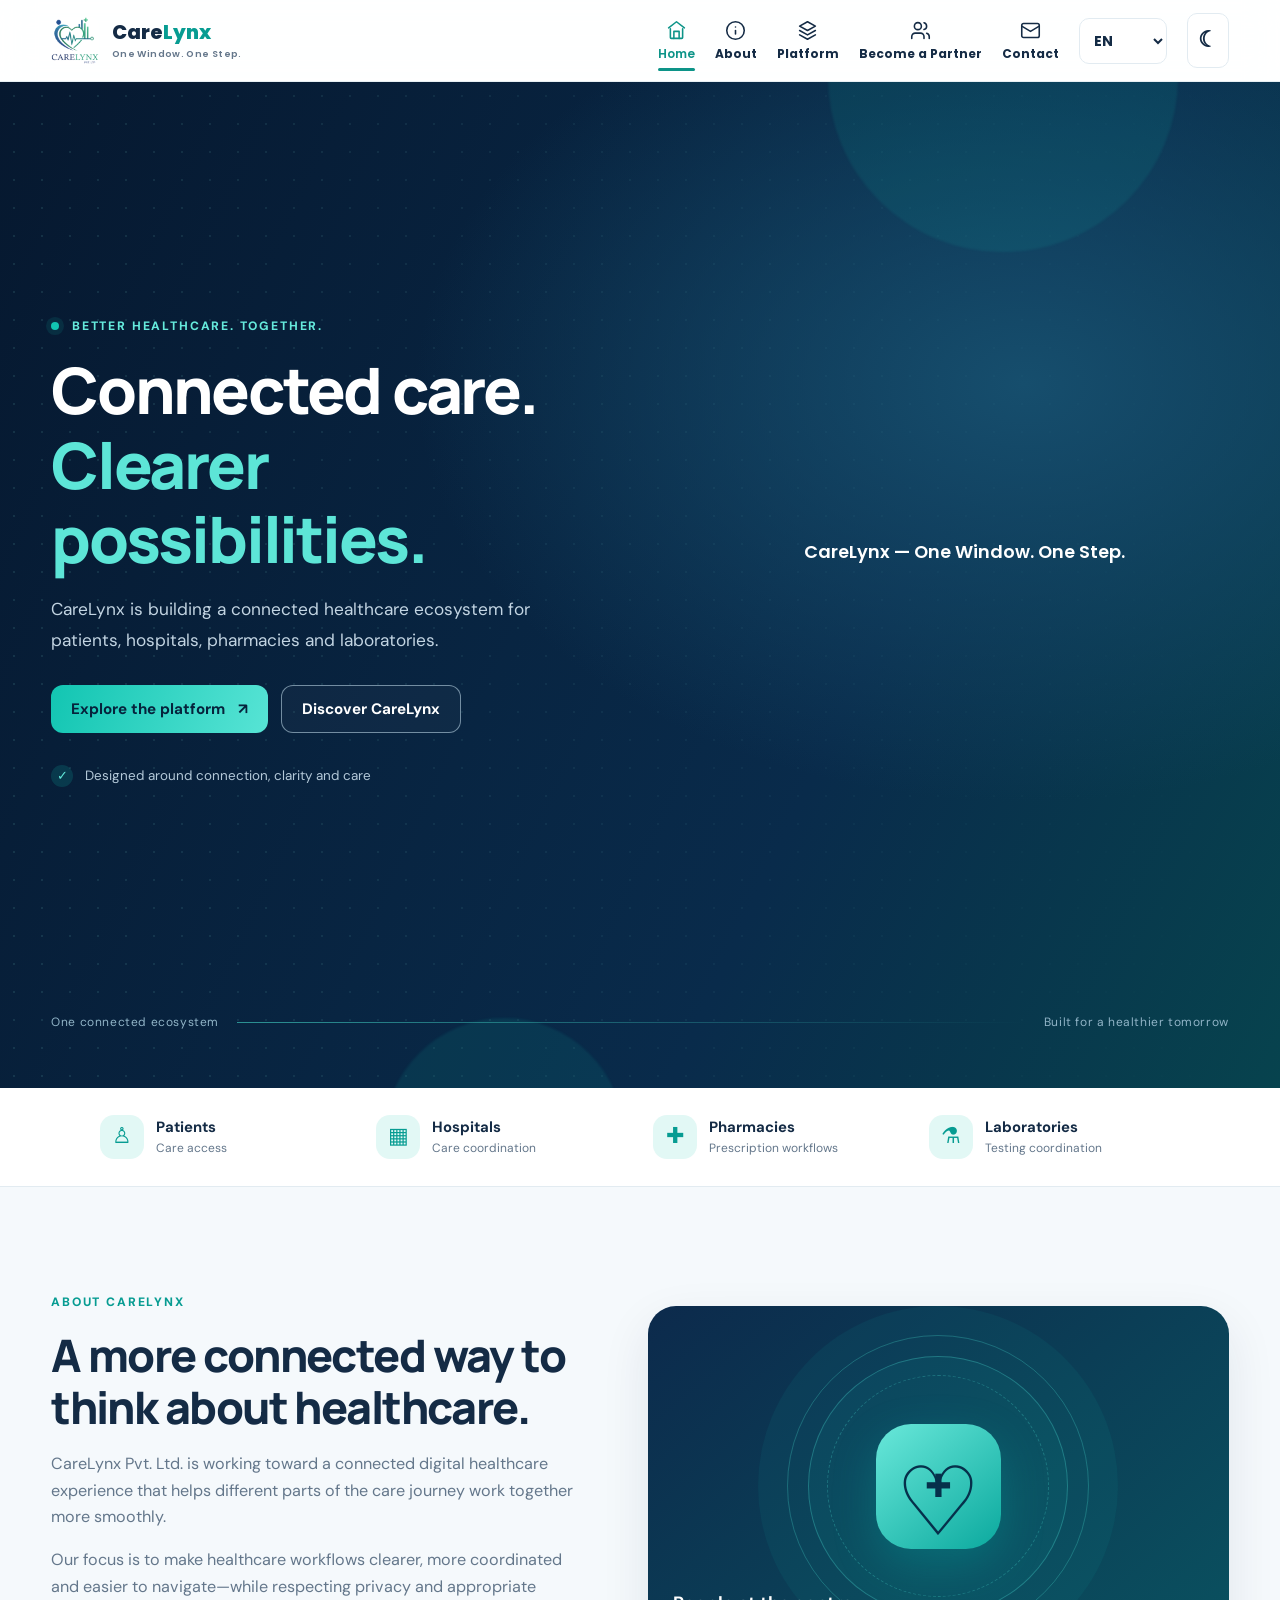
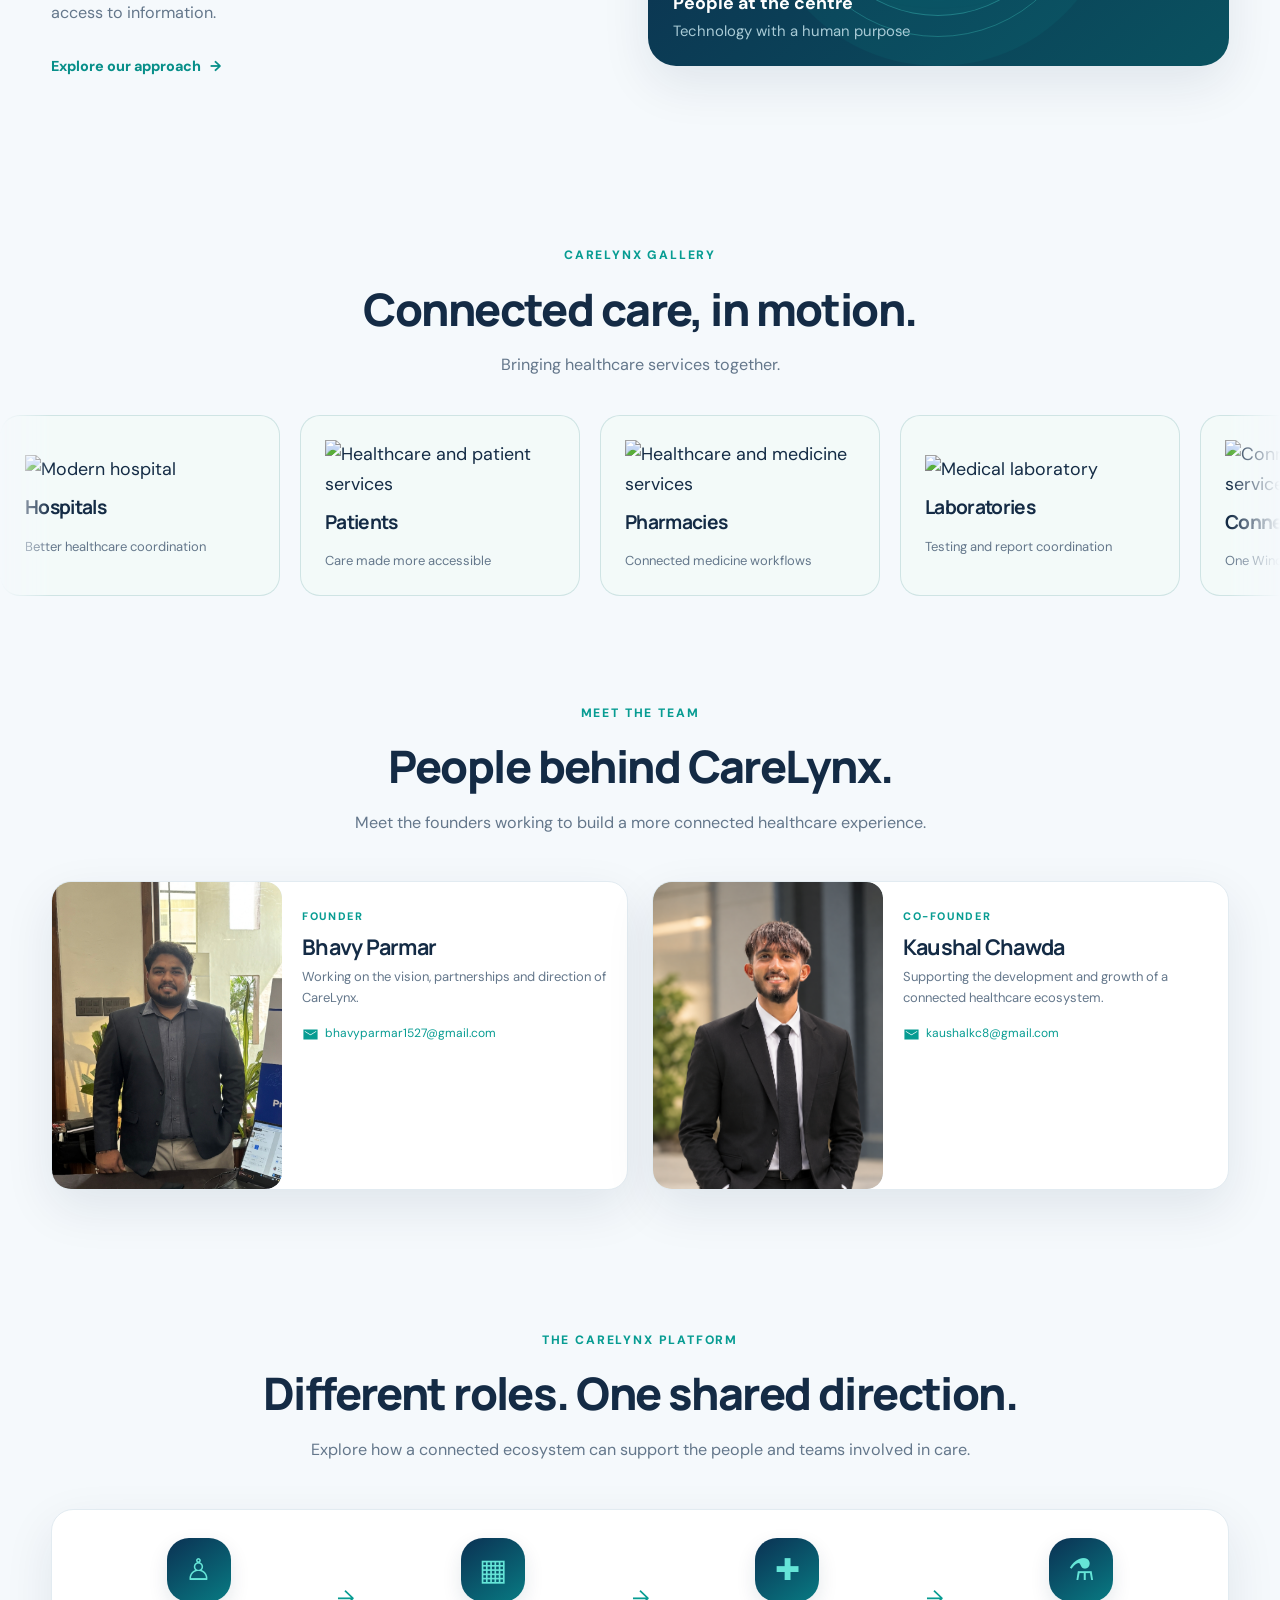
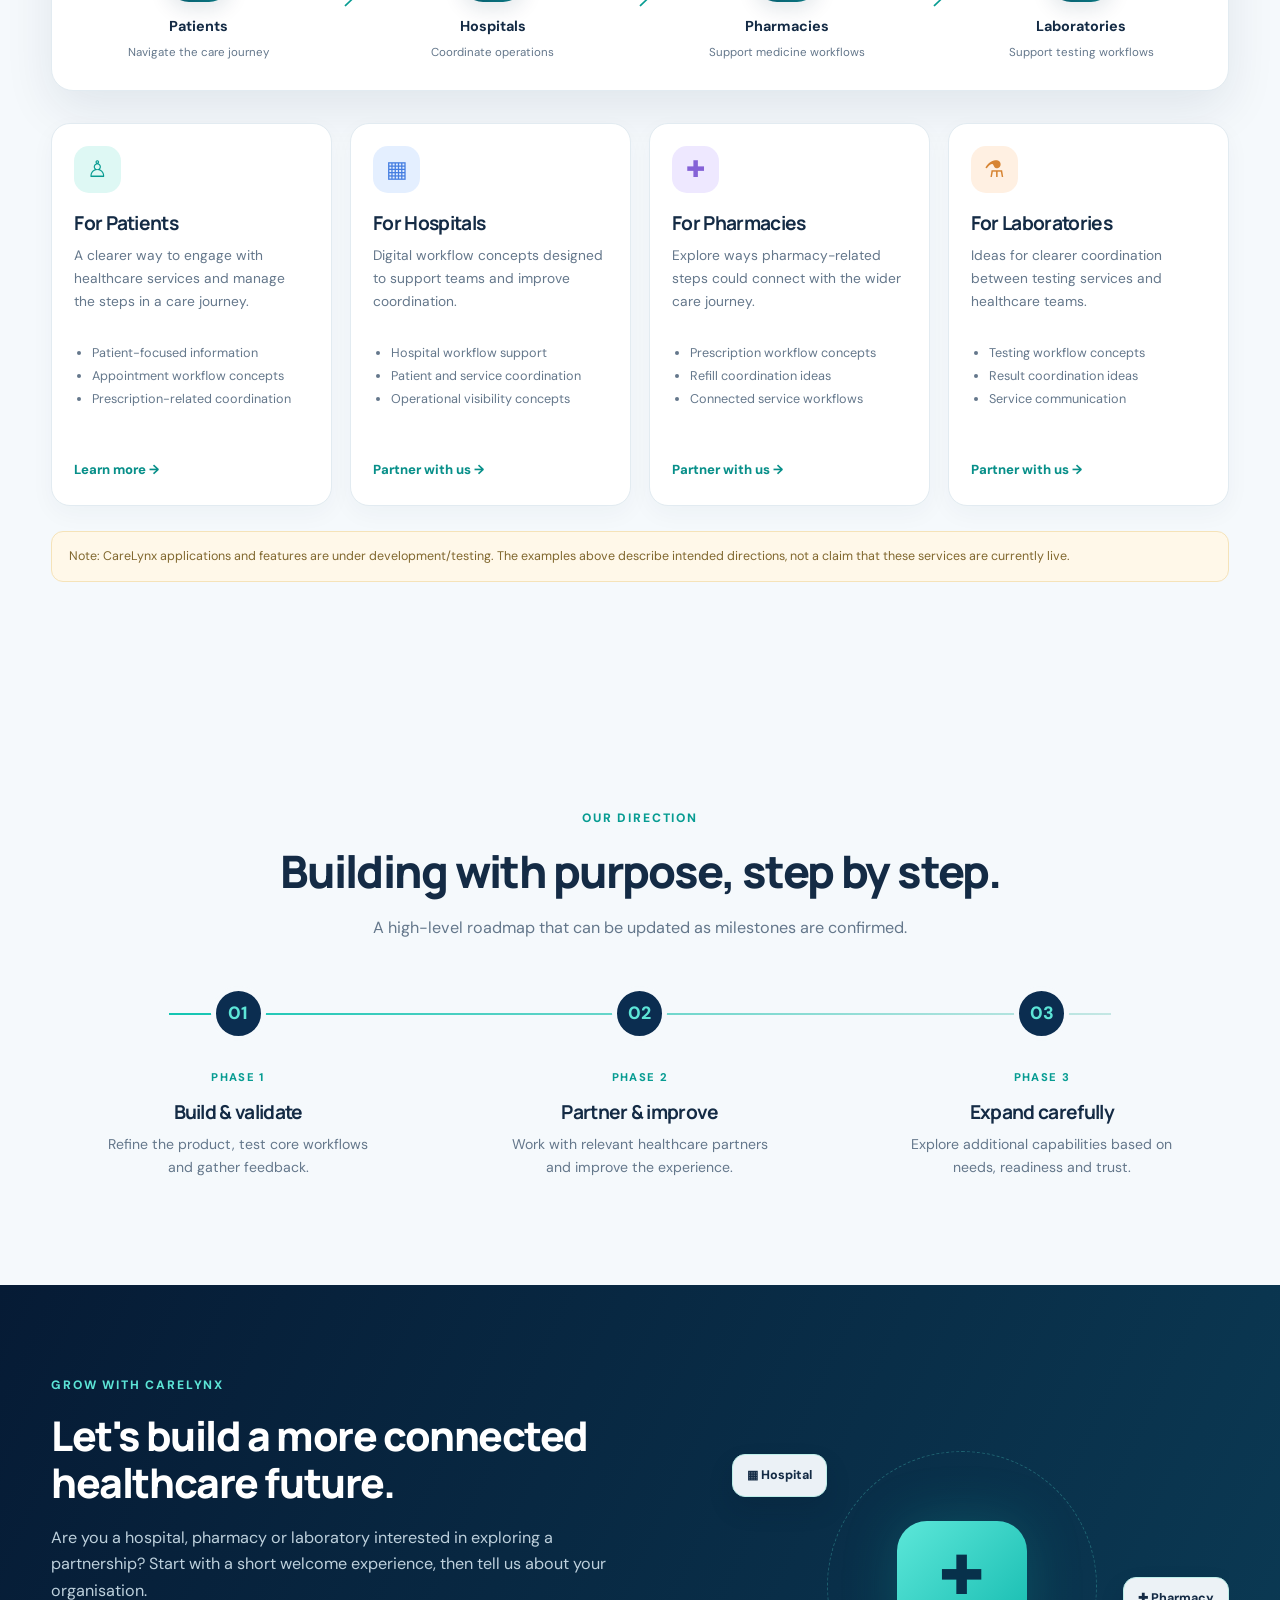
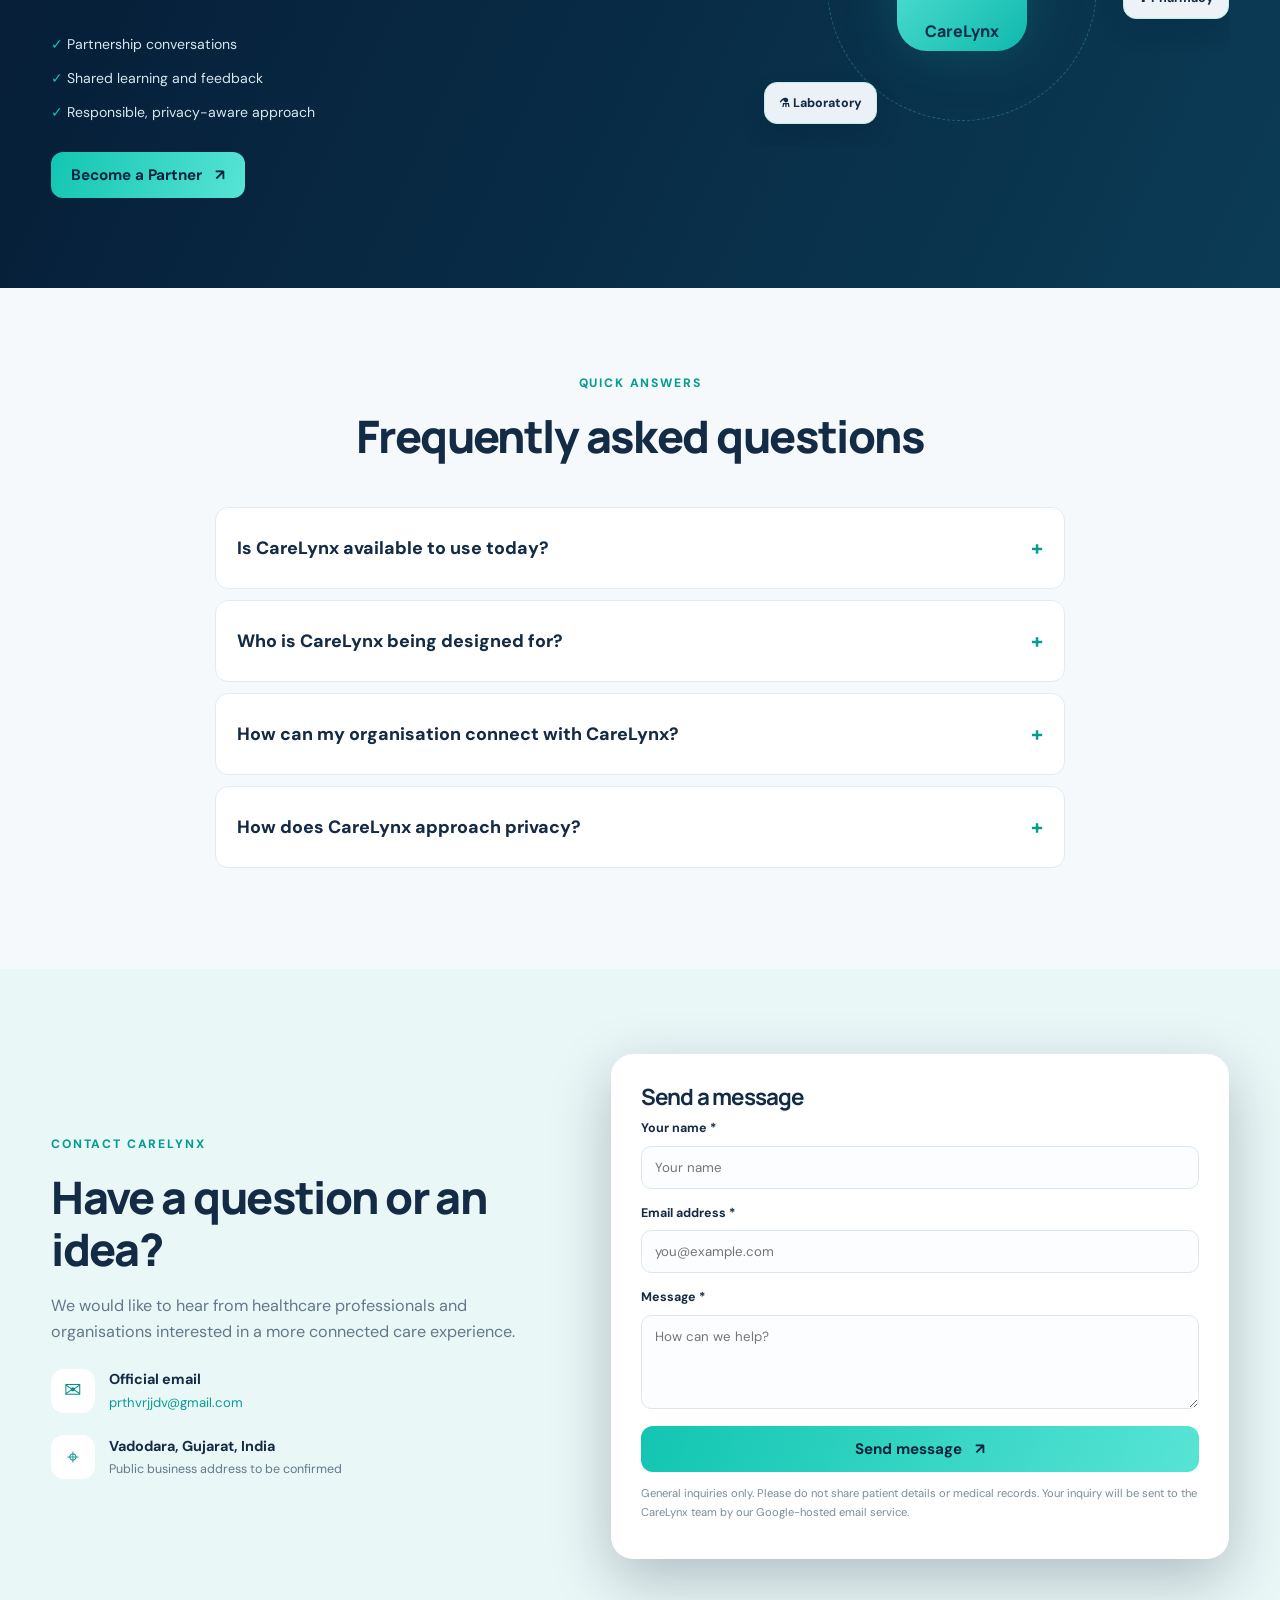
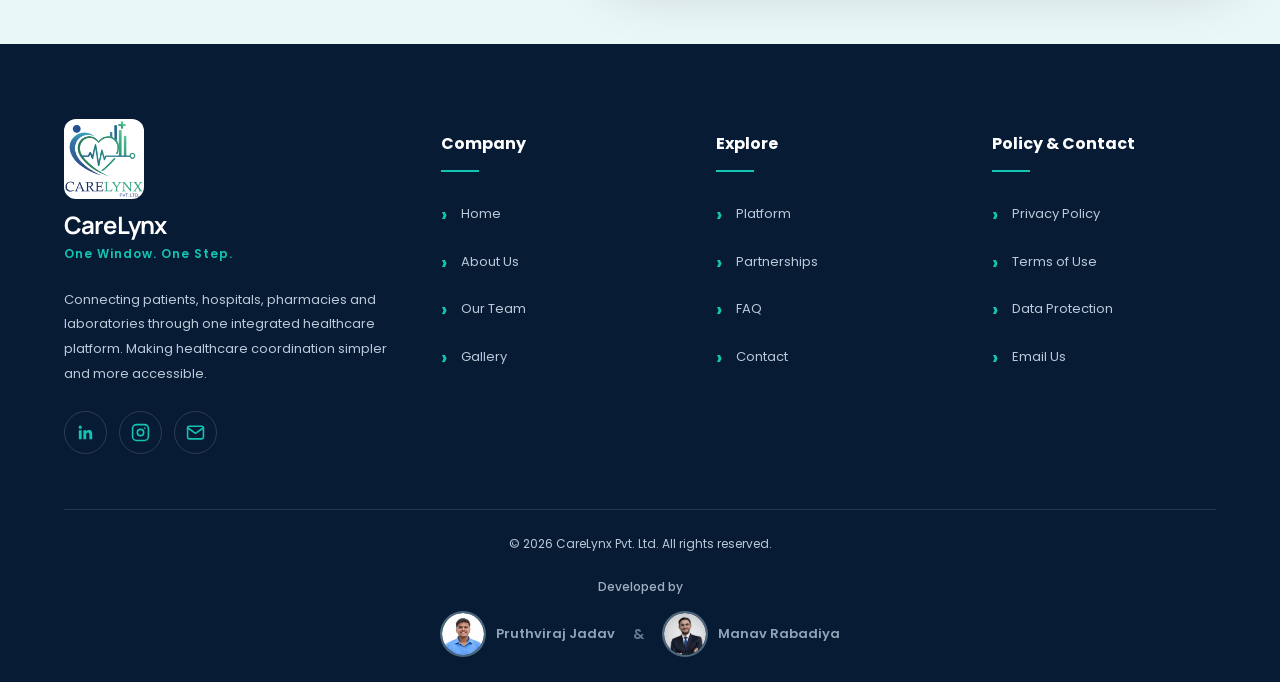
==== commit 2a2fa2cb: "cahnges" ====
--- a/index.html
+++ b/index.html
@@ -1,86 +1,1021 @@
 <!doctype html>
 <html lang="en">
-<head>
-  <meta charset="utf-8" />
-  <meta name="viewport" content="width=device-width, initial-scale=1" />
-  <meta name="description" content="CareLynx is building a more connected healthcare experience for patients, hospitals, pharmacies and laboratories." />
-  <title>CareLynx | One Window. One Step.</title>
-  <link rel="preconnect" href="https://fonts.googleapis.com">
-  <link rel="preconnect" href="https://fonts.gstatic.com" crossorigin>
-  <link href="https://fonts.googleapis.com/css2?family=DM+Sans:wght@400;500;600;700&family=Manrope:wght@400;500;600;700;800&display=swap" rel="stylesheet">
-  <link rel="icon" type="image/png" href="assets/images/favicon.png">
-  <link rel="stylesheet" href="css/style.css" />
-  <script src="js/config.js" defer></script>
-  <script src="js/forms.js" defer></script>
-  <script src="js/script.js" defer></script>
-</head>
-<body>
-  <header class="site-header">
-    <a class="brand" href="#home" aria-label="CareLynx home"><img class="brand-logo" src="assets/images/carelynx-logo.png" alt="CareLynx Pvt. Ltd. logo"><span class="brand-wordmark">Care<span class="brand-accent">Lynx</span><small>One Window. One Step.</small></span></a>
-    <button class="menu-toggle" type="button" aria-label="Toggle navigation" aria-expanded="false" aria-controls="mainNavigation">☰</button>
-    <nav class="nav-links" id="mainNavigation" aria-label="Main navigation">
-      <a href="#home">Home</a><a href="#about">About</a><a href="#platform">Platform</a><a href="partnership.html">Become a Partner</a><a href="#contact">Contact</a>
-      <select id="languageSelect" aria-label="Choose language"><option value="en">EN</option><option value="gu">ગુજરાતી</option><option value="hi">हिन्दी</option></select>
-      <button id="themeToggle" class="theme-toggle" aria-label="Toggle dark mode" title="Toggle dark mode">☾</button>
-    </nav>
-  </header>
-
-  <main>
-    <section class="hero" id="home">
-      <div class="hero-glow glow-one"></div><div class="hero-glow glow-two"></div>
-      <div class="hero-copy reveal">
-        <p class="eyebrow"><span class="pulse-dot"></span> BETTER HEALTHCARE. TOGETHER.</p>
-        <h1 id="heroTitle">Connected care.<br><span>Clearer possibilities.</span></h1>
-        <p class="hero-lead" id="heroLead">CareLynx is building a connected healthcare ecosystem for patients, hospitals, pharmacies and laboratories.</p>
-        <div class="hero-actions"><a class="button button-primary" href="#platform" id="exploreBtn">Explore the platform <span>↗</span></a><a class="button button-outline" href="#about">Discover CareLynx</a></div>
-        <div class="hero-note"><span class="note-icon">✓</span> Designed around connection, clarity and care</div>
+  <!-- ===============================================================
+       START: HERO LOGO CSS
+       PURPOSE: Styles for the central logo and responsive sizing.
+       =============================================================== -->
+  <!-- ........................................ END OF HERO LOGO CSS ........................................ -->
+
+  <!-- ===============================================================
+       START: DOCUMENT HEAD
+       PURPOSE: Metadata, fonts, stylesheet, and JavaScript files.
+       =============================================================== -->
+  <head>
+    <!-- Character encoding, device scaling and search-preview description. -->
+    <meta charset="utf-8" />
+    <meta name="viewport" content="width=device-width, initial-scale=1" />
+    <meta
+      name="description"
+      content="CareLynx is building a more connected healthcare experience for patients, hospitals, pharmacies and laboratories."
+    />
+    <title>CareLynx | One Window. One Step.</title>
+    <!-- Improve font loading for DM Sans and Manrope. -->
+    <link rel="preconnect" href="https://fonts.googleapis.com" />
+    <link rel="preconnect" href="https://fonts.gstatic.com" crossorigin />
+    <link
+      href="https://fonts.googleapis.com/css2?family=DM+Sans:wght@400;500;600;700&family=Manrope:wght@400;500;600;700;800&display=swap"
+      rel="stylesheet"
+    />
+    <!-- Poppins is used only for the website header/navigation. -->
+    <link
+      href="https://fonts.googleapis.com/css2?family=Poppins:wght@400;500;600;700&display=swap"
+      rel="stylesheet"
+    />
+    <!-- Browser tab icon. -->
+    <link rel="icon" type="image/png" href="assets/images/favicon.png" />
+    <!-- Main website design is defined in the external CSS file. -->
+    <link rel="stylesheet" href="css/style.css" />
+    <!-- Header Poppins font, mobile SVG icons and active navigation styles. -->
+    <link rel="stylesheet" href="css/navigation.css" />
+    <link rel="stylesheet" href="css/hero-logo.css" />
+    <link rel="stylesheet" href="css/enhancements.css" />
+    <!-- Configuration/settings used by the website. -->
+    <script src="js/config.js" defer></script>
+    <!-- Contact and enquiry form JavaScript. -->
+    <script src="js/forms.js" defer></script>
+    <!-- Site interactions such as menu, language and theme. -->
+    <script src="js/script.js" defer></script>
+    <!-- Highlights the currently visible page section while scrolling. -->
+    <script src="js/navigation.js" defer></script>
+    <!-- Three.js is imported directly inside hero3d.js -->
+    <script type="module" src="js/hero3d.js"></script>
+
+    <!-- Three.js module resolution -->
+    <script type="importmap">
+      {
+        "imports": {
+          "three": "https://cdn.jsdelivr.net/npm/three@0.160.1/build/three.module.js"
+        }
+      }
+    </script>
+  </head>
+  <!-- ........................................ END OF DOCUMENT HEAD ........................................ -->
+  <body>
+    <!-- ===============================================================
+         START: WEBSITE HEADER / NAVIGATION
+         PURPOSE: Logo, desktop/mobile menu, language and theme options.
+         =============================================================== -->
+    <header class="site-header">
+      <!-- Header logo and company tagline. -->
+      <a class="brand" href="#home" aria-label="CareLynx home"
+        ><img
+          class="brand-logo"
+          src="assets/images/carelynx-logo.png"
+          alt="CareLynx Pvt. Ltd. logo"
+        /><span class="brand-wordmark"
+          >Care<span class="brand-accent">Lynx</span
+          ><small>One Window. One Step.</small></span
+        ></a
+      >
+      <!-- Hamburger button for small-screen navigation. -->
+      <button
+        class="menu-toggle"
+        type="button"
+        aria-label="Toggle navigation"
+        aria-expanded="false"
+        aria-controls="mainNavigation"
+      >
+        ☰
+      </button>
+      <!-- Page navigation, language selector and dark/light mode control. -->
+      <nav class="nav-links" id="mainNavigation" aria-label="Main navigation">
+        <a href="#home" data-nav-icon="home">Home</a>
+        <a href="#about" data-nav-icon="about">About</a>
+        <a href="#platform" data-nav-icon="platform">Platform</a>
+        <a href="partnership.html" data-nav-icon="partners">Become a Partner</a>
+        <a href="#contact" data-nav-icon="contact">Contact</a>
+        <!-- Language choices are connected to the external JavaScript. -->
+        <select id="languageSelect" aria-label="Choose language">
+          <option value="en">EN</option>
+          <option value="gu">ગુજરાતી</option>
+          <option value="hi">हिन्दी</option>
+        </select>
+        <!-- Dark mode toggle; site script handles its behavior. -->
+        <button
+          id="themeToggle"
+          class="theme-toggle"
+          aria-label="Toggle dark mode"
+          title="Toggle dark mode"
+        >
+          ☾
+        </button>
+      </nav>
+    </header>
+    <!-- ........................................ END OF WEBSITE HEADER / NAVIGATION ........................................ -->
+
+    <!-- ===============================================================
+         START: MAIN PAGE CONTENT
+         PURPOSE: All visible content sections of the homepage.
+         =============================================================== -->
+    <main>
+      <!-- ===============================================================
+           START: HERO / HOME
+           PURPOSE: Headline, action buttons and the animated CareLynx connection network.
+           =============================================================== -->
+      <section class="hero" id="home">
+        <!-- Soft ambient glows behind the hero content. -->
+        <div class="hero-glow glow-one"></div>
+        <div class="hero-glow glow-two"></div>
+        <!-- Main headline, introductory text and call-to-action links. -->
+        <div class="hero-copy reveal">
+          <p class="eyebrow">
+            <span class="pulse-dot"></span> BETTER HEALTHCARE. TOGETHER.
+          </p>
+          <h1 id="heroTitle">
+            Connected care.<br /><span>Clearer possibilities.</span>
+          </h1>
+          <p class="hero-lead" id="heroLead">
+            CareLynx is building a connected healthcare ecosystem for patients,
+            hospitals, pharmacies and laboratories.
+          </p>
+          <!-- Primary links scroll to Platform and About. -->
+          <div class="hero-actions">
+            <a class="button button-primary" href="#platform" id="exploreBtn"
+              >Explore the platform <span>↗</span></a
+            ><a class="button button-outline" href="#about"
+              >Discover CareLynx</a
+            >
+          </div>
+          <div class="hero-note">
+            <span class="note-icon">✓</span> Designed around connection, clarity
+            and care
+          </div>
+        </div>
+
+        <!-- ==========================================
+     CARELYNX GOLDEN DNA HERO NETWORK
+     Only the visual section is replaced.
+     Contact forms and backend are unchanged.
+========================================== -->
+
+        <!-- ============================================================
+     START: CARELYNX LIVING HEALTHCARE CITY
+     Real-time 3D miniature healthcare ecosystem.
+     ============================================================ -->
+
+        <div class="hero-visual care-city-visual reveal">
+          <div
+            id="carelynx3d"
+            class="care-city-stage"
+            role="img"
+            aria-label="3D miniature healthcare city connecting hospital, patient, pharmacy and laboratory through CareLynx"
+          >
+            <div class="care-city-fallback" id="hero3dFallback">
+              CareLynx — One Window. One Step.
+            </div>
+          </div>
+        </div>
+
+        <!-- ................ END OF LIVING HEALTHCARE CITY ............... -->
+
+        <!-- Bottom strip closes the hero section. -->
+        <div class="hero-bottom">
+          <span>One connected ecosystem</span><span class="bottom-line"></span
+          ><span>Built for a healthier tomorrow</span>
+        </div>
+      </section>
+      <!-- ........................................ END OF HERO / HOME ........................................ -->
+
+      <!-- ===============================================================
+           START: AUDIENCE STRIP
+           PURPOSE: Quick overview of patients, hospitals, pharmacies and laboratories.
+           =============================================================== -->
+      <section class="audience-strip" aria-label="CareLynx audiences">
+        <div><span>♙</span><b>Patients</b><small>Care access</small></div>
+        <div>
+          <span>▦</span><b>Hospitals</b><small>Care coordination</small>
+        </div>
+        <div>
+          <span>✚</span><b>Pharmacies</b><small>Prescription workflows</small>
+        </div>
+        <div>
+          <span>⚗</span><b>Laboratories</b><small>Testing coordination</small>
+        </div>
+      </section>
+      <!-- ........................................ END OF AUDIENCE STRIP ........................................ -->
+
+      <!-- ===============================================================
+           START: ABOUT CARELYNX
+           PURPOSE: Company introduction and decorative healthcare illustration.
+           =============================================================== -->
+      <section class="section about-section" id="about">
+        <!-- Left column: company description and a link to the platform. -->
+        <div class="section-copy reveal">
+          <p class="eyebrow">ABOUT CARELYNX</p>
+          <h2>A more connected way to think about healthcare.</h2>
+          <p>
+            CareLynx Pvt. Ltd. is working toward a connected digital healthcare
+            experience that helps different parts of the care journey work
+            together more smoothly.
+          </p>
+          <p>
+            Our focus is to make healthcare workflows clearer, more coordinated
+            and easier to navigate—while respecting privacy and appropriate
+            access to information.
+          </p>
+          <a class="text-link" href="#platform"
+            >Explore our approach <span>→</span></a
+          >
+        </div>
+        <!-- Right column: decorative rings, heart symbol and short caption. -->
+        <div class="about-art reveal">
+          <div class="art-ring ring-one"></div>
+          <div class="art-ring ring-two"></div>
+          <div class="heart-symbol">♡<span>✚</span></div>
+          <div class="art-caption">
+            <b>People at the centre</b
+            ><small>Technology with a human purpose</small>
+          </div>
+        </div>
+      </section>
+      <!-- ........................................ END OF ABOUT CARELYNX ........................................ -->
+
+      <!-- ============================================================
+     START: CARELYNX PHOTO GALLERY
+     Auto-scrolling healthcare photo gallery.
+     Replace sample image URLs with your own photos later.
+     ============================================================ -->
+
+      <section class="care-gallery" id="gallery">
+        <div class="section-heading">
+          <p class="eyebrow">CARELYNX GALLERY</p>
+          <h2>Connected care, in motion.</h2>
+          <p>Bringing healthcare services together.</p>
+        </div>
+
+        <div
+          class="gallery-window"
+          tabindex="0"
+          aria-label="CareLynx healthcare photo gallery"
+        >
+          <div class="gallery-track">
+            <!-- PHOTO 1: HOSPITAL -->
+            <article class="gallery-card">
+              <img
+                src="https://images.unsplash.com/photo-1538108149393-fbbd81895907?w=800&q=85"
+                alt="Modern hospital"
+                loading="lazy"
+              />
+              <div class="gallery-info">
+                <h3>Hospitals</h3>
+                <p>Better healthcare coordination</p>
+              </div>
+            </article>
+
+            <!-- PHOTO 2: PATIENT -->
+            <article class="gallery-card">
+              <img
+                src="https://images.unsplash.com/photo-1559757148-5c350d0d3c56?w=800&q=85"
+                alt="Healthcare and patient services"
+                loading="lazy"
+              />
+              <div class="gallery-info">
+                <h3>Patients</h3>
+                <p>Care made more accessible</p>
+              </div>
+            </article>
+
+            <!-- PHOTO 3: PHARMACY -->
+            <article class="gallery-card">
+              <img
+                src="https://images.unsplash.com/photo-1576091160399-112ba8d25d1d?w=800&q=85"
+                alt="Healthcare and medicine services"
+                loading="lazy"
+              />
+              <div class="gallery-info">
+                <h3>Pharmacies</h3>
+                <p>Connected medicine workflows</p>
+              </div>
+            </article>
+
+            <!-- PHOTO 4: LABORATORY -->
+            <article class="gallery-card">
+              <img
+                src="https://images.unsplash.com/photo-1579154204601-01588f351e67?w=800&q=85"
+                alt="Medical laboratory"
+                loading="lazy"
+              />
+              <div class="gallery-info">
+                <h3>Laboratories</h3>
+                <p>Testing and report coordination</p>
+              </div>
+            </article>
+
+            <!-- PHOTO 5: CONNECTED CARE -->
+            <article class="gallery-card">
+              <img
+                src="https://images.unsplash.com/photo-1584982751601-97dcc096659c?w=800&q=85"
+                alt="Connected healthcare services"
+                loading="lazy"
+              />
+              <div class="gallery-info">
+                <h3>Connected Care</h3>
+                <p>One Window. One Step.</p>
+              </div>
+            </article>
+
+            <!-- DUPLICATE CARDS FOR SEAMLESS INFINITE SCROLL -->
+            <!-- aria-hidden prevents duplicate content being read twice. -->
+
+            <article class="gallery-card" aria-hidden="true">
+              <img
+                src="https://images.unsplash.com/photo-1538108149393-fbbd81895907?w=800&q=85"
+                alt=""
+                loading="lazy"
+              />
+              <div class="gallery-info">
+                <h3>Hospitals</h3>
+                <p>Better healthcare coordination</p>
+              </div>
+            </article>
+
+            <article class="gallery-card" aria-hidden="true">
+              <img
+                src="https://images.unsplash.com/photo-1559757148-5c350d0d3c56?w=800&q=85"
+                alt=""
+                loading="lazy"
+              />
+              <div class="gallery-info">
+                <h3>Patients</h3>
+                <p>Care made more accessible</p>
+              </div>
+            </article>
+
+            <article class="gallery-card" aria-hidden="true">
+              <img
+                src="https://images.unsplash.com/photo-1576091160399-112ba8d25d1d?w=800&q=85"
+                alt=""
+                loading="lazy"
+              />
+              <div class="gallery-info">
+                <h3>Pharmacies</h3>
+                <p>Connected medicine workflows</p>
+              </div>
+            </article>
+
+            <article class="gallery-card" aria-hidden="true">
+              <img
+                src="https://images.unsplash.com/photo-1579154204601-01588f351e67?w=800&q=85"
+                alt=""
+                loading="lazy"
+              />
+              <div class="gallery-info">
+                <h3>Laboratories</h3>
+                <p>Testing and report coordination</p>
+              </div>
+            </article>
+
+            <article class="gallery-card" aria-hidden="true">
+              <img
+                src="https://images.unsplash.com/photo-1584982751601-97dcc096659c?w=800&q=85"
+                alt=""
+                loading="lazy"
+              />
+              <div class="gallery-info">
+                <h3>Connected Care</h3>
+                <p>One Window. One Step.</p>
+              </div>
+            </article>
+          </div>
+        </div>
+      </section>
+
+      <!-- ................ END OF CARELYNX PHOTO GALLERY ................ -->
+
+      <!-- ===============================================================
+           START: MEET THE TEAM
+           PURPOSE: Founder and co-founder profile cards.
+           =============================================================== -->
+      <section class="section team-section" id="team">
+        <div class="section-heading reveal">
+          <p class="eyebrow">MEET THE TEAM</p>
+          <h2>People behind CareLynx.</h2>
+          <p>
+            Meet the founders working to build a more connected healthcare
+            experience.
+          </p>
+        </div>
+        <!-- Founder and co-founder cards with contact emails. -->
+        <div class="team-grid">
+          <article class="team-card reveal">
+            <!-- Add a verified team portrait at assets/images/bp-portrait.jpg when available. -->
+
+            <!-- ============================================================
+     FOUNDER PHOTO — BHAVY PARMAR
+     ============================================================ -->
+
+            <div class="team-photo">
+              <img
+                src="./assets/images/2.jpeg"
+                alt="Bhavy Parmar - Founder of CareLynx"
+                class="team-member-img"
+                loading="lazy"
+              />
+            </div>
+
+            <!-- ................. END FOUNDER PHOTO ................ -->
+
+            <div class="team-info">
+              <p class="eyebrow">FOUNDER</p>
+              <h3>Bhavy Parmar</h3>
+              <p>
+                Working on the vision, partnerships and direction of CareLynx.
+              </p>
+              <div class="team-social">
+                <a class="team-email" href="mailto:bhavyparmar1527@gmail.com"
+                  ><svg viewBox="0 0 24 24" aria-hidden="true">
+                    <path d="M2 5h20v14H2zm2 2v1l8 5 8-5V7l-8 5z" /></svg
+                  >bhavyparmar1527@gmail.com</a
+                >
+              </div>
+              <!-- Personal social profiles intentionally omitted until actual URLs are provided. -->
+            </div>
+          </article>
+          <article class="team-card reveal">
+            <!-- Add a verified team portrait at assets/images/kc-portrait.jpg when available. -->
+
+            <!-- ============================================================
+     CO-FOUNDER PHOTO — KAUSHAL CHAWDA
+     ============================================================ -->
+
+            <!-- ============================================================
+     CO-FOUNDER PHOTO — KAUSHAL CHAWDA
+     ============================================================ -->
+
+            <div class="team-photo">
+              <img
+                src="./assets/images/kausal.png"
+                alt="Kaushal Chawda - Co-Founder of CareLynx"
+                class="team-member-img"
+                loading="lazy"
+              />
+            </div>
+
+            <!-- ............... END CO-FOUNDER PHOTO ............... -->
+
+            <!-- ................. END CO-FOUNDER PHOTO ................ -->
+
+            <div class="team-info">
+              <p class="eyebrow">CO-FOUNDER</p>
+              <h3>Kaushal Chawda</h3>
+              <p>
+                Supporting the development and growth of a connected healthcare
+                ecosystem.
+              </p>
+              <div class="team-social">
+                <a class="team-email" href="mailto:kaushalkc8@gmail.com"
+                  ><svg viewBox="0 0 24 24" aria-hidden="true">
+                    <path d="M2 5h20v14H2zm2 2v1l8 5 8-5V7l-8 5z" /></svg
+                  >kaushalkc8@gmail.com</a
+                >
+              </div>
+              <!-- Personal social profiles intentionally omitted until actual URLs are provided. -->
+            </div>
+          </article>
+        </div>
+      </section>
+      <!-- ........................................ END OF MEET THE TEAM ........................................ -->
+
+      <!-- ===============================================================
+           START: PLATFORM / SOLUTIONS
+           PURPOSE: Connected ecosystem overview and role-specific features.
+           =============================================================== -->
+      <section class="section platform-section" id="platform">
+        <div class="section-heading reveal">
+          <p class="eyebrow">THE CARELYNX PLATFORM</p>
+          <h2>Different roles. One shared direction.</h2>
+          <p>
+            Explore how a connected ecosystem can support the people and teams
+            involved in care.
+          </p>
+        </div>
+        <!-- Simplified care journey showing the four connected groups. -->
+        <div class="ecosystem reveal">
+          <div class="eco-node">
+            <span>♙</span><b>Patients</b
+            ><small>Navigate the care journey</small>
+          </div>
+          <i>→</i>
+          <div class="eco-node">
+            <span>▦</span><b>Hospitals</b><small>Coordinate operations</small>
+          </div>
+          <i>→</i>
+          <div class="eco-node">
+            <span>✚</span><b>Pharmacies</b
+            ><small>Support medicine workflows</small>
+          </div>
+          <i>→</i>
+          <div class="eco-node">
+            <span>⚗</span><b>Laboratories</b
+            ><small>Support testing workflows</small>
+          </div>
+        </div>
+        <!-- Cards describe the proposed experience for each user group. -->
+        <div class="solution-grid">
+          <article class="solution-card reveal">
+            <span class="card-icon">♙</span>
+            <h3>For Patients</h3>
+            <p>
+              A clearer way to engage with healthcare services and manage the
+              steps in a care journey.
+            </p>
+            <ul>
+              <li>Patient-focused information</li>
+              <li>Appointment workflow concepts</li>
+              <li>Prescription-related coordination</li>
+            </ul>
+            <a href="#contact" class="text-link">Learn more →</a>
+          </article>
+          <article class="solution-card reveal">
+            <span class="card-icon icon-blue">▦</span>
+            <h3>For Hospitals</h3>
+            <p>
+              Digital workflow concepts designed to support teams and improve
+              coordination.
+            </p>
+            <ul>
+              <li>Hospital workflow support</li>
+              <li>Patient and service coordination</li>
+              <li>Operational visibility concepts</li>
+            </ul>
+            <a href="#partners" class="text-link">Partner with us →</a>
+          </article>
+          <article class="solution-card reveal">
+            <span class="card-icon icon-violet">✚</span>
+            <h3>For Pharmacies</h3>
+            <p>
+              Explore ways pharmacy-related steps could connect with the wider
+              care journey.
+            </p>
+            <ul>
+              <li>Prescription workflow concepts</li>
+              <li>Refill coordination ideas</li>
+              <li>Connected service workflows</li>
+            </ul>
+            <a href="#partners" class="text-link">Partner with us →</a>
+          </article>
+          <article class="solution-card reveal">
+            <span class="card-icon icon-orange">⚗</span>
+            <h3>For Laboratories</h3>
+            <p>
+              Ideas for clearer coordination between testing services and
+              healthcare teams.
+            </p>
+            <ul>
+              <li>Testing workflow concepts</li>
+              <li>Result coordination ideas</li>
+              <li>Service communication</li>
+            </ul>
+            <a href="#partners" class="text-link">Partner with us →</a>
+          </article>
+        </div>
+        <!-- Important disclaimer: features are described as in development/testing. -->
+        <p class="status-note">
+          Note: CareLynx applications and features are under
+          development/testing. The examples above describe intended directions,
+          not a claim that these services are currently live.
+        </p>
+      </section>
+      <!-- ........................................ END OF PLATFORM / SOLUTIONS ........................................ -->
+
+      <!-- ===============================================================
+           START: ROADMAP
+           PURPOSE: Three high-level phases in the product direction.
+           =============================================================== -->
+      <section class="section roadmap-section">
+        <div class="section-heading reveal">
+          <p class="eyebrow">OUR DIRECTION</p>
+          <h2>Building with purpose, step by step.</h2>
+          <p>
+            A high-level roadmap that can be updated as milestones are
+            confirmed.
+          </p>
+        </div>
+        <!-- Each roadmap-item displays one phase of the plan. -->
+        <div class="roadmap reveal">
+          <div class="roadmap-item">
+            <span class="roadmap-dot">01</span><small>PHASE 1</small>
+            <h3>Build & validate</h3>
+            <p>Refine the product, test core workflows and gather feedback.</p>
+          </div>
+          <div class="roadmap-item">
+            <span class="roadmap-dot">02</span><small>PHASE 2</small>
+            <h3>Partner & improve</h3>
+            <p>
+              Work with relevant healthcare partners and improve the experience.
+            </p>
+          </div>
+          <div class="roadmap-item">
+            <span class="roadmap-dot">03</span><small>PHASE 3</small>
+            <h3>Expand carefully</h3>
+            <p>
+              Explore additional capabilities based on needs, readiness and
+              trust.
+            </p>
+          </div>
+        </div>
+      </section>
+      <!-- ........................................ END OF ROADMAP ........................................ -->
+
+      <!-- ===============================================================
+           START: PARTNERSHIP CALL TO ACTION
+           PURPOSE: Partner information and link to the separate enquiry page.
+           =============================================================== -->
+      <section class="join-section join-cta" id="partners">
+        <!-- Partnership invitation and link to partnership.html. -->
+        <div class="join-intro reveal">
+          <p class="eyebrow">GROW WITH CARELYNX</p>
+          <h2>Let's build a more connected healthcare future.</h2>
+          <p>
+            Are you a hospital, pharmacy or laboratory interested in exploring a
+            partnership? Start with a short welcome experience, then tell us
+            about your organisation.
+          </p>
+          <div class="join-points">
+            <span>✓ Partnership conversations</span
+            ><span>✓ Shared learning and feedback</span
+            ><span>✓ Responsible, privacy-aware approach</span>
+          </div>
+          <a class="button button-primary" href="partnership.html"
+            >Become a Partner <span>↗</span></a
+          >
+        </div>
+        <!-- Decorative partner ecosystem graphic. -->
+        <div class="join-visual reveal" aria-hidden="true">
+          <div class="join-orbit"></div>
+          <div class="join-center">✚<b>CareLynx</b></div>
+          <span class="join-chip chip-hospital">▦ Hospital</span
+          ><span class="join-chip chip-pharmacy">✚ Pharmacy</span
+          ><span class="join-chip chip-lab">⚗ Laboratory</span>
+        </div>
+      </section>
+      <!-- ........................................ END OF PARTNERSHIP CALL TO ACTION ........................................ -->
+
+      <!-- ===============================================================
+           START: FREQUENTLY ASKED QUESTIONS
+           PURPOSE: Expandable answers to common questions.
+           =============================================================== -->
+      <section class="section faq-section" id="faq">
+        <div class="section-heading reveal">
+          <p class="eyebrow">QUICK ANSWERS</p>
+          <h2>Frequently asked questions</h2>
+        </div>
+        <!-- Native details/summary elements expand and collapse questions. -->
+        <div class="faq-list reveal">
+          <details>
+            <summary>Is CareLynx available to use today?</summary>
+            <p>
+              The applications are described as being in development/testing.
+              Please contact CareLynx for the latest confirmed status.
+            </p>
+          </details>
+          <details>
+            <summary>Who is CareLynx being designed for?</summary>
+            <p>
+              The intended ecosystem includes patients, hospitals, pharmacies
+              and laboratories.
+            </p>
+          </details>
+          <details>
+            <summary>How can my organisation connect with CareLynx?</summary>
+            <p>
+              Use the partnership inquiry form to get in touch. Messages are
+              sent through our Google Apps Script email endpoint after setup.
+            </p>
+          </details>
+          <details>
+            <summary>How does CareLynx approach privacy?</summary>
+            <p>
+              Privacy and appropriate, role-based access should be central to
+              the platform. Review the final data practices and legal documents
+              before making specific compliance claims.
+            </p>
+          </details>
+        </div>
+      </section>
+      <!-- ........................................ END OF FREQUENTLY ASKED QUESTIONS ........................................ -->
+
+      <!-- ===============================================================
+           START: CONTACT
+           PURPOSE: Official contact details and the general enquiry form.
+           =============================================================== -->
+      <section class="contact-section" id="contact">
+        <!-- General company email and location information. -->
+        <div class="contact-copy reveal">
+          <p class="eyebrow">CONTACT CARELYNX</p>
+          <h2>Have a question or an idea?</h2>
+          <p>
+            We would like to hear from healthcare professionals and
+            organisations interested in a more connected care experience.
+          </p>
+          <div class="contact-detail">
+            <span>✉</span>
+            <div>
+              <b>Official email</b
+              ><a class="contact-email" href="mailto:prthvrjjdv@gmail.com"
+                >prthvrjjdv@gmail.com</a
+              >
+            </div>
+          </div>
+          <div class="contact-detail">
+            <span>⌖</span>
+            <div>
+              <b>Vadodara, Gujarat, India</b
+              ><small>Public business address to be confirmed</small>
+            </div>
+          </div>
+        </div>
+        <!-- Contact form: external forms.js handles configured submission behavior. -->
+        <form
+          class="form-card contact-form reveal"
+          id="contactForm"
+          action="#"
+          data-form-backend="google-apps-script"
+          method="POST"
+          accept-charset="UTF-8"
+        >
+          <!-- Hidden metadata identifies the enquiry type and source page. -->
+          <input type="hidden" name="form_type" value="Contact Inquiry" />
+          <input type="hidden" name="source_page" value="" />
+          <h3>Send a message</h3>
+          <label
+            >Your name *<input
+              maxlength="100"
+              name="name"
+              required
+              placeholder="Your name" /></label
+          ><label
+            >Email address *<input
+              name="email"
+              type="email"
+              required
+              placeholder="you@example.com" /></label
+          ><label
+            >Message *<textarea
+              maxlength="3000"
+              name="message"
+              rows="4"
+              required
+              placeholder="How can we help?"
+            ></textarea></label
+          ><button class="button button-primary" type="submit">
+            Send message <span>↗</span>
+          </button>
+          <!-- Reminder not to include private patient or medical information. -->
+          <p class="form-hint">
+            General inquiries only. Please do not share patient details or
+            medical records. Your inquiry will be sent to the CareLynx team by
+            our Google-hosted email service.
+          </p>
+          <!-- Submission result uses role=status to support screen readers. -->
+          <p
+            class="form-result"
+            role="status"
+            aria-live="polite"
+            aria-atomic="true"
+          ></p>
+        </form>
+      </section>
+      <!-- ........................................ END OF CONTACT ........................................ -->
+    </main>
+    <!-- ........................................ END OF MAIN PAGE CONTENT ........................................ -->
+
+    <!-- ===============================================================
+         START: WEBSITE FOOTER
+         PURPOSE: Footer branding, navigation, social links and legal notes.
+         =============================================================== -->
+    <!-- ===================== START: WEBSITE FOOTER ===================== -->
+
+    <!-- ============================================================
+     START: CARELYNX PROFESSIONAL FOOTER
+     Responsive footer with brand, links, policies and socials
+     ============================================================ -->
+
+    <footer class="site-footer" id="footer">
+      <div class="footer-container">
+        <!-- SECTION 1: COMPANY BRAND -->
+        <div class="footer-brand-area">
+          <a href="index.html" class="footer-brand-logo">
+            <img
+              src="assets/images/carelynx-logo.png"
+              alt="CareLynx Logo"
+              class="footer-logo"
+            />
+          </a>
+
+          <h3>CareLynx</h3>
+          <p class="footer-tagline">One Window. One Step.</p>
+
+          <p class="footer-description">
+            Connecting patients, hospitals, pharmacies and laboratories through
+            one integrated healthcare platform. Making healthcare coordination
+            simpler and more accessible.
+          </p>
+
+          <!-- SOCIAL MEDIA -->
+          <div class="footer-socials">
+            <a
+              href="https://www.linkedin.com/"
+              target="_blank"
+              rel="noopener noreferrer"
+              aria-label="CareLynx LinkedIn"
+            >
+              <svg viewBox="0 0 24 24" fill="currentColor" aria-hidden="true">
+                <path
+                  d="M20.447 20.452h-3.554v-5.569c0-1.328-.027-3.037-1.852-3.037-1.853 0-2.136 1.445-2.136 2.939v5.667H9.35V9h3.414v1.561h.049c.476-.9 1.637-1.85 3.37-1.85 3.601 0 4.267 2.37 4.267 5.455v6.286zM5.337 7.433a2.062 2.062 0 1 1 0-4.124 2.062 2.062 0 0 1 0 4.124zM7.119 20.452H3.555V9h3.564v11.452z"
+                />
+              </svg>
+            </a>
+
+            <a
+              href="https://www.instagram.com/"
+              target="_blank"
+              rel="noopener noreferrer"
+              aria-label="CareLynx Instagram"
+            >
+              <svg
+                viewBox="0 0 24 24"
+                fill="none"
+                stroke="currentColor"
+                stroke-width="2"
+                stroke-linecap="round"
+                stroke-linejoin="round"
+                aria-hidden="true"
+              >
+                <rect x="2" y="2" width="20" height="20" rx="5" />
+                <circle cx="12" cy="12" r="4" />
+                <circle
+                  cx="17.5"
+                  cy="6.5"
+                  r="1"
+                  fill="currentColor"
+                  stroke="none"
+                />
+              </svg>
+            </a>
+
+            <a href="mailto:YOUR_OFFICIAL_EMAIL" aria-label="Email CareLynx">
+              <svg
+                viewBox="0 0 24 24"
+                fill="none"
+                stroke="currentColor"
+                stroke-width="2"
+                stroke-linecap="round"
+                stroke-linejoin="round"
+                aria-hidden="true"
+              >
+                <rect x="2" y="4" width="20" height="16" rx="2" />
+                <path d="m2 6 10 7 10-7" />
+              </svg>
+            </a>
+          </div>
+        </div>
+
+        <!-- ............ END COMPANY BRAND ............ -->
+
+        <!-- SECTION 2: COMPANY QUICK LINKS -->
+        <div class="footer-column footer-company">
+          <h4>Company</h4>
+
+          <ul>
+            <li><a href="index.html#home">Home</a></li>
+            <li><a href="index.html#about">About Us</a></li>
+            <li><a href="index.html#team">Our Team</a></li>
+            <li><a href="index.html#gallery">Gallery</a></li>
+          </ul>
+        </div>
+
+        <!-- ............ END COMPANY LINKS ............ -->
+
+        <!-- SECTION 3: EXPLORE -->
+        <div class="footer-column footer-explore">
+          <h4>Explore</h4>
+
+          <ul>
+            <li><a href="index.html#platform">Platform</a></li>
+            <li><a href="partnership.html">Partnerships</a></li>
+            <li><a href="index.html#faq">FAQ</a></li>
+            <li><a href="index.html#contact">Contact</a></li>
+          </ul>
+        </div>
+
+        <!-- ............ END EXPLORE ............ -->
+
+        <!-- SECTION 4: POLICY AND CONTACT -->
+        <div class="footer-column footer-policy">
+          <h4>Policy &amp; Contact</h4>
+
+          <ul>
+            <li><a href="legal/privacy.html">Privacy Policy</a></li>
+            <li><a href="legal/terms.html">Terms of Use</a></li>
+            <li><a href="legal/data-protection.html">Data Protection</a></li>
+            <li>
+              <a href="mailto:YOUR_OFFICIAL_EMAIL">Email Us</a>
+            </li>
+          </ul>
+        </div>
+
+        <!-- ............ END POLICY AND CONTACT ............ -->
       </div>
-      <div class="hero-visual ecosystem-hero reveal" aria-label="Animated healthcare connection: patient to hospital to pharmacy to laboratory, all connected through CareLynx">
-        <!-- Self-contained animated connections: no JSON fetch, CDN or CORS dependency. -->
-        <div class="carelynx-network-art" aria-hidden="true">
-          <div class="carelynx-network-ring"></div>
-          <div class="carelynx-network-ring ring-inner"></div>
-          <span class="carelynx-link link-patient"></span>
-          <span class="carelynx-link link-hospital"></span>
-          <span class="carelynx-link link-pharmacy"></span>
-          <span class="carelynx-link link-lab"></span>
-          <span class="carelynx-orbit-dot"></span>
-        </div>
-        <!-- HTML labels remain accessible and match the existing CareLynx visual system. -->
-        <div class="hero-network-core"><span class="network-core-cross">✚</span><strong>CareLynx</strong><small>One connected platform</small></div>
-        <div class="network-node node-patient"><span>♙</span><b>Patient</b><small>Care begins here</small></div>
-        <div class="network-node node-hospital"><span>▦</span><b>Hospital</b><small>Care coordination</small></div>
-        <div class="network-node node-pharmacy"><span>✚</span><b>Pharmacy</b><small>Medicine support</small></div>
-        <div class="network-node node-lab"><span>⚗</span><b>Laboratory</b><small>Testing services</small></div>
-        <div class="network-caption"><span class="pulse-dot"></span> One platform. Connected care.</div>
+
+      <!-- SECTION 5: COPYRIGHT -->
+
+      <!-- ============================================================
+     SECTION 5: FOOTER COPYRIGHT & DEVELOPERS
+     Developer photos, names and copyright details.
+     ============================================================ -->
+
+      <div class="footer-bottom">
+        <!-- Copyright information -->
+        <div class="footer-copyright">
+          <p>
+            &copy; <span id="footerYear">2026</span>
+            CareLynx Pvt. Ltd. All rights reserved.
+          </p>
+        </div>
+
+        <!-- Developer credits -->
+        
+<!-- ============================================================
+     FOOTER DEVELOPERS — CLICKABLE LINKEDIN PROFILES
+     ============================================================ -->
+
+<div class="footer-developers">
+  <p class="developer-heading">Developed by</p>
+
+  <div class="developer-list">
+
+    <!-- Developer 1: Pruthviraj Jadav -->
+    <a
+      href="https://www.linkedin.com/in/pruthviraj-jadav-705442337"
+      class="developer-person developer-link"
+      target="_blank"
+      rel="noopener noreferrer"
+      aria-label="Visit Pruthviraj Jadav's LinkedIn profile"
+    >
+      <div class="developer-avatar">
+        <img
+          src="assets/images/3.jpeg"
+          alt="Pruthviraj Jadav"
+          loading="lazy"
+          onerror="this.style.display='none'"
+        />
+        <span class="developer-initials">PJ</span>
       </div>
-      <div class="hero-bottom"><span>One connected ecosystem</span><span class="bottom-line"></span><span>Built for a healthier tomorrow</span></div>
-    </section>
-
-    <section class="audience-strip" aria-label="CareLynx audiences"><div><span>♙</span><b>Patients</b><small>Care access</small></div><div><span>▦</span><b>Hospitals</b><small>Care coordination</small></div><div><span>✚</span><b>Pharmacies</b><small>Prescription workflows</small></div><div><span>⚗</span><b>Laboratories</b><small>Testing coordination</small></div></section>
-
-    <section class="section about-section" id="about"><div class="section-copy reveal"><p class="eyebrow">ABOUT CARELYNX</p><h2>A more connected way to think about healthcare.</h2><p>CareLynx Pvt. Ltd. is working toward a connected digital healthcare experience that helps different parts of the care journey work together more smoothly.</p><p>Our focus is to make healthcare workflows clearer, more coordinated and easier to navigate—while respecting privacy and appropriate access to information.</p><a class="text-link" href="#platform">Explore our approach <span>→</span></a></div><div class="about-art reveal"><div class="art-ring ring-one"></div><div class="art-ring ring-two"></div><div class="heart-symbol">♡<span>✚</span></div><div class="art-caption"><b>People at the centre</b><small>Technology with a human purpose</small></div></div></section>
-
-    <section class="section team-section" id="team"><div class="section-heading reveal"><p class="eyebrow">MEET THE TEAM</p><h2>People behind CareLynx.</h2><p>Meet the founders working to build a more connected healthcare experience.</p></div><div class="team-grid"><article class="team-card reveal"><div class="team-avatar" aria-hidden="true">BP</div><p class="eyebrow">FOUNDER</p><h3>Bhavy Parmar</h3><a class="team-email" href="mailto:bhavyparmar1527@gmail.com">bhavyparmar1527@gmail.com</a></article><article class="team-card reveal"><div class="team-avatar" aria-hidden="true">KC</div><p class="eyebrow">CO-FOUNDER</p><h3>Kaushal Chawda</h3><a class="team-email" href="mailto:kaushalkc8@gmail.com">kaushalkc8@gmail.com</a></article></div></section>
-
-    <section class="section platform-section" id="platform"><div class="section-heading reveal"><p class="eyebrow">THE CARELYNX PLATFORM</p><h2>Different roles. One shared direction.</h2><p>Explore how a connected ecosystem can support the people and teams involved in care.</p></div><div class="ecosystem reveal"><div class="eco-node"><span>♙</span><b>Patients</b><small>Navigate the care journey</small></div><i>→</i><div class="eco-node"><span>▦</span><b>Hospitals</b><small>Coordinate operations</small></div><i>→</i><div class="eco-node"><span>✚</span><b>Pharmacies</b><small>Support medicine workflows</small></div><i>→</i><div class="eco-node"><span>⚗</span><b>Laboratories</b><small>Support testing workflows</small></div></div>
-      <div class="solution-grid"><article class="solution-card reveal"><span class="card-icon">♙</span><h3>For Patients</h3><p>A clearer way to engage with healthcare services and manage the steps in a care journey.</p><ul><li>Patient-focused information</li><li>Appointment workflow concepts</li><li>Prescription-related coordination</li></ul><a href="#contact" class="text-link">Learn more →</a></article><article class="solution-card reveal"><span class="card-icon icon-blue">▦</span><h3>For Hospitals</h3><p>Digital workflow concepts designed to support teams and improve coordination.</p><ul><li>Hospital workflow support</li><li>Patient and service coordination</li><li>Operational visibility concepts</li></ul><a href="#partners" class="text-link">Partner with us →</a></article><article class="solution-card reveal"><span class="card-icon icon-violet">✚</span><h3>For Pharmacies</h3><p>Explore ways pharmacy-related steps could connect with the wider care journey.</p><ul><li>Prescription workflow concepts</li><li>Refill coordination ideas</li><li>Connected service workflows</li></ul><a href="#partners" class="text-link">Partner with us →</a></article><article class="solution-card reveal"><span class="card-icon icon-orange">⚗</span><h3>For Laboratories</h3><p>Ideas for clearer coordination between testing services and healthcare teams.</p><ul><li>Testing workflow concepts</li><li>Result coordination ideas</li><li>Service communication</li></ul><a href="#partners" class="text-link">Partner with us →</a></article></div><p class="status-note">Note: CareLynx applications and features are under development/testing. The examples above describe intended directions, not a claim that these services are currently live.</p>
-    </section>
-
-
-    <section class="section roadmap-section"><div class="section-heading reveal"><p class="eyebrow">OUR DIRECTION</p><h2>Building with purpose, step by step.</h2><p>A high-level roadmap that can be updated as milestones are confirmed.</p></div><div class="roadmap reveal"><div class="roadmap-item"><span class="roadmap-dot">01</span><small>PHASE 1</small><h3>Build & validate</h3><p>Refine the product, test core workflows and gather feedback.</p></div><div class="roadmap-item"><span class="roadmap-dot">02</span><small>PHASE 2</small><h3>Partner & improve</h3><p>Work with relevant healthcare partners and improve the experience.</p></div><div class="roadmap-item"><span class="roadmap-dot">03</span><small>PHASE 3</small><h3>Expand carefully</h3><p>Explore additional capabilities based on needs, readiness and trust.</p></div></div></section>
-
-    <section class="join-section join-cta" id="partners"><div class="join-intro reveal"><p class="eyebrow">GROW WITH CARELYNX</p><h2>Let's build a more connected healthcare future.</h2><p>Are you a hospital, pharmacy or laboratory interested in exploring a partnership? Start with a short welcome experience, then tell us about your organisation.</p><div class="join-points"><span>✓ Partnership conversations</span><span>✓ Shared learning and feedback</span><span>✓ Responsible, privacy-aware approach</span></div><a class="button button-primary" href="partnership.html">Become a Partner <span>↗</span></a></div><div class="join-visual reveal" aria-hidden="true"><div class="join-orbit"></div><div class="join-center">✚<b>CareLynx</b></div><span class="join-chip chip-hospital">▦ Hospital</span><span class="join-chip chip-pharmacy">✚ Pharmacy</span><span class="join-chip chip-lab">⚗ Laboratory</span></div></section>
-
-    <section class="section faq-section" id="faq"><div class="section-heading reveal"><p class="eyebrow">QUICK ANSWERS</p><h2>Frequently asked questions</h2></div><div class="faq-list reveal"><details><summary>Is CareLynx available to use today?</summary><p>The applications are described as being in development/testing. Please contact CareLynx for the latest confirmed status.</p></details><details><summary>Who is CareLynx being designed for?</summary><p>The intended ecosystem includes patients, hospitals, pharmacies and laboratories.</p></details><details><summary>How can my organisation connect with CareLynx?</summary><p>Use the partnership inquiry form to get in touch. Messages are sent through our Google Apps Script email endpoint after setup.</p></details><details><summary>How does CareLynx approach privacy?</summary><p>Privacy and appropriate, role-based access should be central to the platform. Review the final data practices and legal documents before making specific compliance claims.</p></details></div></section>
-
-    <section class="contact-section" id="contact"><div class="contact-copy reveal"><p class="eyebrow">CONTACT CARELYNX</p><h2>Have a question or an idea?</h2><p>We would like to hear from healthcare professionals and organisations interested in a more connected care experience.</p><div class="contact-detail"><span>✉</span><div><b>Official email</b><a class="contact-email" href="mailto:prthvrjjdv@gmail.com">prthvrjjdv@gmail.com</a></div></div><div class="contact-detail"><span>⌖</span><div><b>Vadodara, Gujarat, India</b><small>Public business address to be confirmed</small></div></div></div><form class="form-card contact-form reveal" id="contactForm" action="#" data-form-backend="google-apps-script" method="POST" accept-charset="UTF-8">
-      <input type="hidden" name="form_type" value="Contact Inquiry">
-      <input type="hidden" name="source_page" value=""><h3>Send a message</h3><label>Your name *<input maxlength="100" name="name" required placeholder="Your name"></label><label>Email address *<input name="email" type="email" required placeholder="you@example.com"></label><label>Message *<textarea maxlength="3000" name="message" rows="4" required placeholder="How can we help?"></textarea></label><button class="button button-primary" type="submit">Send message <span>↗</span></button><p class="form-hint">General inquiries only. Please do not share patient details or medical records. Your inquiry will be sent to the CareLynx team by our Google-hosted email service.</p><p class="form-result" role="status" aria-live="polite" aria-atomic="true"></p></form></section>
-  </main>
-
-  <footer class="site-footer"><div class="footer-main"><a class="brand footer-brand" href="#home"><img class="brand-logo footer-logo" src="assets/images/carelynx-logo.png" alt="CareLynx Pvt. Ltd. logo"><span class="brand-wordmark">Care<span class="brand-accent">Lynx</span><small>One Window. One Step.</small></span></a><p>Smarter connections for a more coordinated healthcare future.</p><div class="footer-links"><div><b>Explore</b><a href="#about">About</a><a href="#platform">Platform</a></div><div><b>Connect</b><a href="partnership.html">Partnerships</a><a href="#team">Our Team</a><a href="#contact">Contact</a><a href="https://www.instagram.com/carelynxpvtltd?obrf=bnB2cTd5MTd0ZzYx" target="_blank" rel="noopener noreferrer">Instagram ↗</a><a href="https://www.linkedin.com/company/carelynx-pvt-ltd/" target="_blank" rel="noopener noreferrer">LinkedIn ↗</a><a href="#faq">FAQs</a></div><div><b>Legal</b><a href="#privacy-note">Privacy policy*</a><a href="#privacy-note">Terms*</a><a href="#privacy-note">Data protection*</a></div></div></div><div class="footer-bottom"><span>© <span id="year"></span> CareLynx Pvt. Ltd. All rights reserved.</span><span id="privacy-note">*Publish reviewed legal documents before launch.</span><a href="#home">Back to top ↑</a></div></footer>
-  <div class="toast" id="toast" role="status" aria-live="polite"></div>
-  <!-- Lottie load diagnostics and fallback handling. -->
-</body>
+
+      <span class="developer-name">Pruthviraj Jadav</span>
+    </a>
+
+    <span class="developer-and">&amp;</span>
+
+    <!-- Developer 2: Manav Rabadiya -->
+    <a
+      href="https://www.linkedin.com/in/manav-rabadiya"
+      class="developer-person developer-link"
+      target="_blank"
+      rel="noopener noreferrer"
+      aria-label="Visit Manav Rabadiya's LinkedIn profile"
+    >
+      <div class="developer-avatar">
+        <img
+          src="assets/images/4.jpeg"
+          alt="Manav Rabadiya"
+          loading="lazy"
+          onerror="this.style.display='none'"
+        />
+        <span class="developer-initials">MR</span>
+      </div>
+
+      <span class="developer-name">Manav Rabadiya</span>
+    </a>
+
+  </div>
+</div>
+
+<!-- ............ END FOOTER DEVELOPERS ............ -->
+
+      <!-- ............ END FOOTER COPYRIGHT & DEVELOPERS ............ -->
+    </footer>
+
+    <!-- ................ END OF CARELYNX FOOTER ................ -->
+
+    <!-- ........................................ END OF WEBSITE FOOTER ........................................ -->
+    <!-- ===============================================================
+         START: TOAST NOTIFICATION
+         PURPOSE: A status message area controlled by JavaScript.
+         =============================================================== -->
+    <div class="toast" id="toast" role="status" aria-live="polite"></div>
+    <!-- ........................................ END OF TOAST NOTIFICATION ........................................ -->
+    <!-- Lottie load diagnostics and fallback handling. -->
+  </body>
 </html>
--- a/css/style.css
+++ b/css/style.css
@@ -1,4 +1,4 @@
-:root{--navy:#071b35;--navy2:#0b2d50;--teal:#12c5b2;--teal-dark:#079c92;--ink:#142b45;--muted:#64778b;--bg:#f5f9fc;--card:#fff;--line:#e2ebf1;--shadow:0 18px 50px rgba(6,34,61,.09);--radius:22px;color-scheme:light}*{box-sizing:border-box}html{scroll-behavior:smooth;scroll-padding-top:90px}body{margin:0;font-family:'DM Sans',sans-serif;color:var(--ink);background:var(--bg);line-height:1.65}h1,h2,h3{font-family:Manrope,sans-serif;line-height:1.16;letter-spacing:-.035em;margin:0 0 18px}h1{font-size:clamp(2.6rem,5vw,4.7rem);font-weight:800}h2{font-size:clamp(2rem,3.5vw,3.15rem);font-weight:800}h3{font-size:1.2rem}p{margin:0 0 16px;color:var(--muted)}a{color:inherit;text-decoration:none}.site-header{height:82px;position:sticky;top:0;z-index:100;display:flex;align-items:center;justify-content:space-between;padding:0 max(calc((100vw - 1180px)/2),5%);background:rgba(255,255,255,.91);backdrop-filter:blur(16px);border-bottom:1px solid rgba(226,235,241,.8)}.brand{display:flex;align-items:center;gap:10px;font-family:Manrope,sans-serif;font-weight:800;font-size:1.22rem;line-height:1.1}.brand-mark{display:grid;place-items:center;width:38px;height:38px;border-radius:13px;background:linear-gradient(135deg,var(--teal),#5ce5d5);color:var(--navy);font-size:1.5rem;box-shadow:0 5px 15px #12c5b233}.brand-accent{color:var(--teal-dark)}.brand small{display:block;font-size:.58rem;letter-spacing:.04em;color:var(--muted);font-weight:600;margin-top:5px}.nav-links{display:flex;align-items:center;gap:25px;font-size:.87rem;font-weight:700}.nav-links>a{transition:color .2s}.nav-links>a:hover,.text-link:hover{color:var(--teal-dark)}select,.theme-toggle{border:1px solid var(--line);background:var(--card);color:var(--ink);border-radius:10px;padding:8px 10px;font:inherit}.theme-toggle{cursor:pointer;font-size:1.05rem}.menu-toggle{display:none;background:none;border:0;font-size:1.7rem;color:var(--ink)}.hero{min-height:650px;position:relative;overflow:hidden;background:radial-gradient(ellipse at 80% 30%,#164e6d 0%,transparent 42%),linear-gradient(115deg,#06182f 0%,#092b4b 65%,#07434e 100%);color:#fff;padding:95px max(calc((100vw - 1180px)/2),5%) 55px;display:grid;grid-template-columns:1.03fr .97fr;align-items:center;gap:30px}.hero:after{content:"";position:absolute;inset:0;opacity:.11;background-image:radial-gradient(#8aece0 1px,transparent 1px);background-size:28px 28px;mask-image:linear-gradient(90deg,black,transparent)}.hero-copy,.hero-visual,.hero-bottom{position:relative;z-index:2}.eyebrow{font-size:.76rem;font-weight:800;letter-spacing:.15em;color:var(--teal-dark);margin-bottom:17px}.hero .eyebrow{color:#65eadc}.pulse-dot{display:inline-block;width:8px;height:8px;background:var(--teal);border-radius:50%;margin-right:8px;box-shadow:0 0 0 5px #12c5b21c}.hero h1 span{color:#5de5d7}.hero-lead{max-width:550px;color:#c2d4e2;font-size:1.08rem;line-height:1.8}.hero-actions{display:flex;gap:13px;flex-wrap:wrap;margin-top:29px}.button{display:inline-flex;align-items:center;justify-content:center;gap:13px;padding:13px 19px;border:0;border-radius:12px;font:700 .9rem 'DM Sans',sans-serif;cursor:pointer;transition:transform .2s,box-shadow .2s}.button:hover{transform:translateY(-2px);box-shadow:0 9px 22px #00172b2b}.button-primary{background:linear-gradient(110deg,var(--teal),#57e4d5);color:#06233c}.button-outline{border:1px solid #a9c3d4a6;color:white;background:#ffffff08}.hero-note{margin-top:32px;color:#b4c9d9;font-size:.84rem}.note-icon{display:inline-grid;place-items:center;width:22px;height:22px;border-radius:50%;background:#12c5b22b;color:#61e7d9;margin-right:8px}.hero-visual{height:440px;display:grid;place-items:center}.orbit{position:absolute;border:1px solid #56dacc39;border-radius:50%;width:380px;height:380px}.orbit-b{width:300px;height:300px;border-style:dashed;animation:spin 45s linear infinite}.core-card{z-index:2;width:205px;height:205px;border-radius:38px;display:flex;flex-direction:column;align-items:center;justify-content:center;background:linear-gradient(145deg,#154767dd,#0c2c4be8);border:1px solid #7be9dd5c;box-shadow:0 0 80px #13d3c429,inset 0 0 25px #3dd6c41c;transform:rotate(-4deg)}.core-cross{display:grid;place-items:center;width:70px;height:70px;border-radius:24px;background:linear-gradient(135deg,#5ce7d9,#10b8ad);color:#07314b;font-size:3rem;box-shadow:0 10px 30px #00d8c342}.core-card strong{font:800 1.4rem Manrope;margin-top:15px}.core-card>span{font-size:.72rem;color:#a9d6df}.float-card{position:absolute;z-index:3;width:145px;padding:13px;background:#f8fcfff0;color:var(--ink);border-radius:16px;box-shadow:0 15px 35px #001b3240;display:grid;grid-template-columns:32px 1fr;column-gap:8px;align-items:center;animation:float 5s ease-in-out infinite}.float-card b{font-size:.78rem}.float-card small{grid-column:2;color:var(--muted);font-size:.65rem}.mini-icon{grid-row:span 2;display:grid;place-items:center;width:32px;height:32px;border-radius:10px;background:#dcf8f4;color:#058f89;font-size:1.15rem}.float-patient{top:39px;left:3%}.float-hospital{top:92px;right:-1%;animation-delay:-1.4s}.float-pharmacy{bottom:64px;left:1%;animation-delay:-2.3s}.float-lab{bottom:38px;right:1%;animation-delay:-.8s}.spark{position:absolute;color:#69ebdf;font-size:2rem}.spark-one{top:48px;right:23%}.spark-two{bottom:73px;left:24%}.hero-glow{position:absolute;border-radius:50%;filter:blur(1px);pointer-events:none}.glow-one{width:350px;height:350px;right:8%;top:-180px;background:#12c5b21a}.glow-two{width:240px;height:240px;left:30%;bottom:-170px;background:#12c5b21a}.hero-bottom{grid-column:1/-1;display:flex;align-items:center;gap:18px;color:#91b4c7;font-size:.75rem;letter-spacing:.05em;margin-top:22px}.bottom-line{height:1px;flex:1;background:linear-gradient(90deg,#40cfc2a3,transparent)}.audience-strip{display:grid;grid-template-columns:repeat(4,1fr);padding:27px max(calc((100vw - 1080px)/2),5%);background:#fff;border-bottom:1px solid var(--line);gap:25px}.audience-strip>div{display:grid;grid-template-columns:44px 1fr;align-items:center;column-gap:12px}.audience-strip span{grid-row:span 2;width:44px;height:44px;border-radius:14px;background:#e2f8f5;display:grid;place-items:center;color:#079c92;font-size:1.4rem}.audience-strip b{font-size:.93rem}.audience-strip small{font-size:.75rem;color:var(--muted)}.section{max-width:1180px;margin:auto;padding:105px 0}.about-section{display:grid;grid-template-columns:1fr .9fr;gap:90px;align-items:center}.section-copy>p:not(.eyebrow){max-width:560px}.text-link{display:inline-flex;gap:9px;color:#078f89;font-weight:800;font-size:.9rem;margin-top:12px}.about-art{min-height:360px;border-radius:28px;background:linear-gradient(140deg,#0c2a4c,#0a5260);position:relative;display:grid;place-items:center;overflow:hidden;box-shadow:var(--shadow)}.about-art:before,.about-art:after{content:"";position:absolute;border:1px solid #4ee0d446;border-radius:50%;width:300px;height:300px}.about-art:after{width:220px;height:220px;border-style:dashed}.art-ring{position:absolute;border-radius:50%;background:#12c5b211}.ring-one{width:360px;height:360px}.ring-two{width:260px;height:260px;border:1px solid #52e2d74d}.heart-symbol{z-index:1;width:125px;height:125px;display:grid;place-items:center;border-radius:35px;background:linear-gradient(140deg,#69e8da,#0ba99e);color:#06304b;font-size:6rem;box-shadow:0 15px 45px #00c8b93b;position:relative}.heart-symbol span{position:absolute;font-size:2rem}.art-caption{position:absolute;bottom:23px;left:25px;color:white;display:grid}.art-caption small{color:#a9cbd6}.platform-section{padding-top:35px}.section-heading{text-align:center;max-width:680px;margin:0 auto 45px}.section-heading>p:last-child{max-width:620px;margin:0 auto}.ecosystem{display:flex;align-items:center;justify-content:space-between;gap:12px;padding:28px 20px;background:var(--card);border:1px solid var(--line);border-radius:22px;box-shadow:var(--shadow);margin-bottom:32px}.eco-node{flex:1;text-align:center;display:flex;flex-direction:column;align-items:center}.eco-node>span{display:grid;place-items:center;width:64px;height:64px;border-radius:22px;background:linear-gradient(145deg,#0b3153,#087b83);color:#65e5d7;font-size:1.9rem;margin-bottom:13px;box-shadow:0 8px 20px #092b4c1c}.eco-node b{font-size:.9rem}.eco-node small{font-size:.72rem;color:var(--muted);margin-top:4px}.ecosystem>i{font-style:normal;color:var(--teal-dark);font-size:1.4rem}.solution-grid{display:grid;grid-template-columns:repeat(4,1fr);gap:17px}.solution-card{background:var(--card);border:1px solid var(--line);border-radius:19px;padding:24px 21px;box-shadow:0 8px 24px #0b31530a;transition:transform .25s,box-shadow .25s}.solution-card:hover{transform:translateY(-5px);box-shadow:var(--shadow)}.card-icon{display:grid;place-items:center;width:47px;height:47px;border-radius:15px;background:#def8f4;color:#079b91;font-size:1.45rem;margin-bottom:19px}.icon-blue{background:#e4efff;color:#447de1}.icon-violet{background:#eee8ff;color:#8562d7}.icon-orange{background:#fff0e2;color:#d78432}.solution-card h3{margin-bottom:10px}.solution-card p{font-size:.86rem;min-height:82px}.solution-card ul{padding-left:18px;color:var(--muted);font-size:.79rem;line-height:1.8;min-height:92px}.solution-card .text-link{font-size:.82rem}.status-note{font-size:.78rem;padding:14px 17px;background:#fff8e9;border:1px solid #f5e3b9;border-radius:12px;margin-top:25px;color:#80672e}.apps-section{background:linear-gradient(120deg,#eaf8f7,#f1f7fc)}.apps-layout{display:grid;grid-template-columns:1fr 1fr;gap:70px;align-items:center}.app-copy>p:not(.eyebrow){max-width:520px}.app-row{display:flex;align-items:center;gap:14px;margin-top:23px;padding:15px 0;border-bottom:1px solid #d5e6e9}.app-platform-icon{width:47px;height:47px;border-radius:14px;display:grid;place-items:center;background:#fff;color:#078f89;font-size:1.4rem;box-shadow:0 5px 15px #0c33400b}.app-row>div{flex:1;display:grid}.app-row b{font-size:.91rem}.app-row small{font-size:.75rem;color:var(--muted)}.status-pill{font-size:.68rem;color:#087c75;background:#d5f5ef;border-radius:99px;padding:5px 9px}.device-stage{height:400px;position:relative;display:flex;align-items:center;justify-content:center}.device-glow{position:absolute;width:330px;height:330px;background:#52d7cb52;filter:blur(60px);border-radius:50%}.laptop{z-index:1;width:370px;position:absolute;left:0;top:65px}.laptop-screen{height:235px;background:#09213a;border:8px solid #203a50;border-bottom-width:12px;border-radius:15px 15px 7px 7px;overflow:hidden;box-shadow:0 20px 35px #0a2b3b27}.screen-top{height:33px;background:#0c3151;display:flex;align-items:center;justify-content:space-between;padding:0 13px;color:#8bb5c7;font-size:.6rem}.tiny-brand{color:#5de4d6;font-weight:800}.screen-body{display:flex;height:190px}.screen-side{width:22%;background:#0e3b59}.screen-main{padding:15px;width:78%}.screen-title{height:12px;width:58%;background:#d5f5f0;border-radius:4px;margin-bottom:15px}.screen-metrics{display:flex;gap:8px}.screen-metrics i{height:42px;flex:1;background:linear-gradient(130deg,#164d68,#147e83);border-radius:6px}.screen-chart{height:52px;margin-top:10px;background:linear-gradient(160deg,transparent 45%,#27b8ad 46%,transparent 49%),linear-gradient(20deg,transparent 42%,#8ce6d8 43%,transparent 47%),#143d59;border-radius:6px}.screen-lines{height:20px;margin-top:8px;background:repeating-linear-gradient(0deg,#2d6579 0 3px,transparent 3px 8px)}.laptop-base{height:13px;margin:0 -20px;background:linear-gradient(#b7c7d0,#6f899b);border-radius:3px 3px 15px 15px}.phone{z-index:2;position:absolute;right:15px;top:108px;width:128px;height:250px;border:6px solid #193b53;background:#fff;border-radius:25px;box-shadow:0 20px 35px #0a2b3b30;padding:25px 12px}.phone-notch{position:absolute;top:5px;left:36px;width:45px;height:8px;border-radius:10px;background:#193b53}.phone-brand{font-size:.58rem;font-weight:800;color:#0a5866}.phone-circle{width:57px;height:57px;border-radius:19px;background:#d8f8f2;display:grid;place-items:center;margin:23px auto 15px;color:#078f89;font-size:2.2rem}.phone-line{height:6px;border-radius:5px;background:#dbe8ed;margin:8px 0}.phone-line.short{width:65%}.phone-button{height:19px;border-radius:7px;background:#10c1b2;margin-top:16px}.roadmap{display:grid;grid-template-columns:repeat(3,1fr);gap:28px;position:relative}.roadmap:before{content:"";height:2px;background:linear-gradient(90deg,var(--teal),#c4e7e4);position:absolute;left:10%;right:10%;top:27px}.roadmap-item{position:relative;padding:0 20px;text-align:center}.roadmap-dot{display:grid;place-items:center;width:55px;height:55px;border:5px solid var(--bg);background:var(--navy2);color:#5de5d7;border-radius:50%;font-weight:800;margin:0 auto 20px;position:relative;z-index:1}.roadmap-item>small{font-size:.7rem;letter-spacing:.12em;font-weight:800;color:var(--teal-dark)}.roadmap-item h3{margin:10px 0}.roadmap-item p{font-size:.88rem;max-width:280px;margin:auto}.join-section{padding:90px max(calc((100vw - 1180px)/2),5%);background:linear-gradient(115deg,#061b35,#0b3b55);display:grid;grid-template-columns:.9fr 1.1fr;gap:70px;align-items:center;color:white}.join-intro .eyebrow{color:#5ce4d6}.join-intro h2{font-size:clamp(2rem,3.2vw,2.9rem)}.join-intro>p:not(.eyebrow){color:#bdd0dc}.join-points{display:grid;gap:11px;margin-top:28px;color:#d7e7ec;font-size:.88rem}.join-points span: first-letter{color:var(--teal)}.form-card{background:var(--card);color:var(--ink);border-radius:22px;padding:30px;box-shadow:0 20px 60px #00132940}.form-card h3{font-size:1.4rem;margin-bottom:8px}.form-card>p{font-size:.84rem}.form-grid{display:grid;grid-template-columns:1fr 1fr;gap:15px}.form-card label{display:grid;gap:7px;font-size:.78rem;font-weight:700;color:var(--ink);margin-bottom:13px}.form-card input,.form-card select,.form-card textarea{width:100%;min-width:0;border:1px solid #dce7ed;border-radius:10px;padding:12px 13px;background:#fbfdfe;color:var(--ink);font:400 .83rem 'DM Sans',sans-serif;outline:none}.form-card input:focus,.form-card select:focus,.form-card textarea:focus{border-color:var(--teal-dark);box-shadow:0 0 0 3px #12c5b21b}.form-card textarea{resize:vertical}.full-width{grid-column:1/-1}.form-card .button{width:100%;margin-top:3px}.form-hint{font-size:.7rem!important;margin:12px 0 0!important;color:#7a8c99!important}.form-result{font-size:.82rem!important;color:#087c75!important;margin:8px 0 0!important}.faq-section{padding-top:85px;padding-bottom:90px}.faq-list{max-width:850px;margin:auto}.faq-list details{background:var(--card);border:1px solid var(--line);border-radius:13px;margin-bottom:11px;padding:18px 21px}.faq-list summary{font-weight:800;cursor:pointer;list-style:none;display:flex;justify-content:space-between;gap:20px}.faq-list summary:after{content:"+";color:var(--teal-dark);font-size:1.3rem}.faq-list details[open] summary:after{content:"−"}.faq-list details p{margin:13px 0 0;font-size:.9rem}.contact-section{background:#eaf7f7;padding:85px max(calc((100vw - 1180px)/2),5%);display:grid;grid-template-columns:1fr .8fr;gap:90px;align-items:center}.contact-copy h2{max-width:520px}.contact-copy>p:not(.eyebrow){max-width:500px}.contact-detail{display:flex;align-items:center;gap:14px;margin-top:22px}.contact-detail>span{width:44px;height:44px;border-radius:13px;background:#fff;color:#078f89;display:grid;place-items:center;font-size:1.3rem}.contact-detail div{display:grid}.contact-detail b{font-size:.9rem}.contact-detail small{font-size:.78rem;color:var(--muted)}.contact-form label{margin-bottom:14px}.site-footer{background:#05172c;color:#d9e6ed;padding:50px max(calc((100vw - 1180px)/2),5%) 22px}.footer-main{display:grid;grid-template-columns:1.1fr 1fr 1.5fr;gap:45px;padding-bottom:35px}.footer-brand{align-self:start;color:white}.footer-main>p{font-size:.86rem;color:#9fb4c4;max-width:220px;margin-top:15px}.footer-links{display:grid;grid-template-columns:repeat(3,1fr);gap:22px}.footer-links>div{display:flex;flex-direction:column;gap:9px;font-size:.78rem}.footer-links b{color:white;margin-bottom:5px}.footer-links a{color:#9fb4c4}.footer-links a:hover{color:#5de5d7}.footer-bottom{border-top:1px solid #ffffff20;padding-top:18px;display:flex;justify-content:space-between;gap:18px;flex-wrap:wrap;font-size:.72rem;color:#8ea5b7}.footer-bottom a{color:#5de5d7}.toast{position:fixed;bottom:22px;left:50%;transform:translate(-50%,20px);opacity:0;pointer-events:none;z-index:200;background:#092b48;color:#fff;padding:13px 18px;border-radius:12px;box-shadow:var(--shadow);transition:.25s;font-size:.86rem}.toast.show{opacity:1;transform:translate(-50%,0)}.reveal{opacity:0;transform:translateY(18px);transition:opacity .65s ease,transform .65s ease}.reveal.visible{opacity:1;transform:translateY(0)}@keyframes float{0%,100%{transform:translateY(0)}50%{transform:translateY(-10px)}}@keyframes spin{to{transform:rotate(360deg)}}
+:root{--navy:#071b35;--navy2:#0b2d50;--teal:#12c5b2;--teal-dark:#079c92;--ink:#142b45;--muted:#64778b;--bg:#f5f9fc;--card:#fff;--line:#e2ebf1;--shadow:0 18px 50px rgba(6,34,61,.09);--radius:22px;color-scheme:light}*{box-sizing:border-box}html{scroll-behavior:smooth;scroll-padding-top:90px}body{margin:0;font-family:'DM Sans',sans-serif;color:var(--ink);background:var(--bg);line-height:1.65}h1,h2,h3{font-family:Manrope,sans-serif;line-height:1.16;letter-spacing:-.035em;margin:0 0 18px}h1{font-size:clamp(2.6rem,5vw,4.7rem);font-weight:800}h2{font-size:clamp(2rem,3.5vw,3.15rem);font-weight:800}h3{font-size:1.2rem}p{margin:0 0 16px;color:var(--muted)}a{color:inherit;text-decoration:none}.site-header{height:82px;position:sticky;top:0;z-index:100;display:flex;align-items:center;justify-content:space-between;padding:0 max(calc((100vw - 1180px)/2),5%);background:rgba(255,255,255,.91);backdrop-filter:blur(16px);border-bottom:1px solid rgba(226,235,241,.8)}.brand{display:flex;align-items:center;gap:10px;font-family:Manrope,sans-serif;font-weight:800;font-size:1.22rem;line-height:1.1}.brand-mark{display:grid;place-items:center;width:38px;height:38px;border-radius:13px;background:linear-gradient(135deg,var(--teal),#5ce5d5);color:var(--navy);font-size:1.5rem;box-shadow:0 5px 15px #12c5b233}.brand-accent{color:var(--teal-dark)}.brand small{display:block;font-size:.58rem;letter-spacing:.04em;color:var(--muted);font-weight:600;margin-top:5px}.nav-links{display:flex;align-items:center;gap:25px;font-size:.87rem;font-weight:700}.nav-links>a{transition:color .2s}.nav-links>a:hover,.text-link:hover{color:var(--teal-dark)}select,.theme-toggle{border:1px solid var(--line);background:var(--card);color:var(--ink);border-radius:10px;padding:8px 10px;font:inherit}.theme-toggle{cursor:pointer;font-size:1.05rem}.menu-toggle{display:none;background:none;border:0;font-size:1.7rem;color:var(--ink)}.hero{min-height:650px;position:relative;overflow:hidden;background:radial-gradient(ellipse at 80% 30%,#164e6d 0%,transparent 42%),linear-gradient(115deg,#06182f 0%,#092b4b 65%,#07434e 100%);color:#fff;padding:95px max(calc((100vw - 1180px)/2),5%) 55px;display:grid;grid-template-columns:1.03fr .97fr;align-items:center;gap:30px}.hero:after{content:"";position:absolute;inset:0;opacity:.11;background-image:radial-gradient(#8aece0 1px,transparent 1px);background-size:28px 28px;mask-image:linear-gradient(90deg,black,transparent)}.hero-copy,.hero-visual,.hero-bottom{position:relative;z-index:2}.eyebrow{font-size:.76rem;font-weight:800;letter-spacing:.15em;color:var(--teal-dark);margin-bottom:17px}.hero .eyebrow{color:#65eadc}.pulse-dot{display:inline-block;width:8px;height:8px;background:var(--teal);border-radius:50%;margin-right:8px;box-shadow:0 0 0 5px #12c5b21c}.hero h1 span{color:#5de5d7}.hero-lead{max-width:550px;color:#c2d4e2;font-size:1.08rem;line-height:1.8}.hero-actions{display:flex;gap:13px;flex-wrap:wrap;margin-top:29px}.button{display:inline-flex;align-items:center;justify-content:center;gap:13px;padding:13px 19px;border:0;border-radius:12px;font:700 .9rem 'DM Sans',sans-serif;cursor:pointer;transition:transform .2s,box-shadow .2s}.button:hover{transform:translateY(-2px);box-shadow:0 9px 22px #00172b2b}.button-primary{background:linear-gradient(110deg,var(--teal),#57e4d5);color:#06233c}.button-outline{border:1px solid #a9c3d4a6;color:white;background:#ffffff08}.hero-note{margin-top:32px;color:#b4c9d9;font-size:.84rem}.note-icon{display:inline-grid;place-items:center;width:22px;height:22px;border-radius:50%;background:#12c5b22b;color:#61e7d9;margin-right:8px}.hero-visual{height:440px;display:grid;place-items:center}.orbit{position:absolute;border:1px solid #56dacc39;border-radius:50%;width:380px;height:380px}.orbit-b{width:300px;height:300px;border-style:dashed;animation:spin 45s linear infinite}.core-card{z-index:2;width:205px;height:205px;border-radius:38px;display:flex;flex-direction:column;align-items:center;justify-content:center;background:linear-gradient(145deg,#154767dd,#0c2c4be8);border:1px solid #7be9dd5c;box-shadow:0 0 80px #13d3c429,inset 0 0 25px #3dd6c41c;transform:rotate(-4deg)}.core-cross{display:grid;place-items:center;width:70px;height:70px;border-radius:24px;background:linear-gradient(135deg,#5ce7d9,#10b8ad);color:#07314b;font-size:3rem;box-shadow:0 10px 30px #00d8c342}.core-card strong{font:800 1.4rem Manrope;margin-top:15px}.core-card>span{font-size:.72rem;color:#a9d6df}.float-card{position:absolute;z-index:3;width:145px;padding:13px;background:#f8fcfff0;color:var(--ink);border-radius:16px;box-shadow:0 15px 35px #001b3240;display:grid;grid-template-columns:32px 1fr;column-gap:8px;align-items:center;animation:float 5s ease-in-out infinite}.float-card b{font-size:.78rem}.float-card small{grid-column:2;color:var(--muted);font-size:.65rem}.mini-icon{grid-row:span 2;display:grid;place-items:center;width:32px;height:32px;border-radius:10px;background:#dcf8f4;color:#058f89;font-size:1.15rem}.float-patient{top:39px;left:3%}.float-hospital{top:92px;right:-1%;animation-delay:-1.4s}.float-pharmacy{bottom:64px;left:1%;animation-delay:-2.3s}.float-lab{bottom:38px;right:1%;animation-delay:-.8s}.spark{position:absolute;color:#69ebdf;font-size:2rem}.spark-one{top:48px;right:23%}.spark-two{bottom:73px;left:24%}.hero-glow{position:absolute;border-radius:50%;filter:blur(1px);pointer-events:none}.glow-one{width:350px;height:350px;right:8%;top:-180px;background:#12c5b21a}.glow-two{width:240px;height:240px;left:30%;bottom:-170px;background:#12c5b21a}.hero-bottom{grid-column:1/-1;display:flex;align-items:center;gap:18px;color:#91b4c7;font-size:.75rem;letter-spacing:.05em;margin-top:22px}.bottom-line{height:1px;flex:1;background:linear-gradient(90deg,#40cfc2a3,transparent)}.audience-strip{display:grid;grid-template-columns:repeat(4,1fr);padding:27px max(calc((100vw - 1080px)/2),5%);background:#fff;border-bottom:1px solid var(--line);gap:25px}.audience-strip>div{display:grid;grid-template-columns:44px 1fr;align-items:center;column-gap:12px}.audience-strip span{grid-row:span 2;width:44px;height:44px;border-radius:14px;background:#e2f8f5;display:grid;place-items:center;color:#079c92;font-size:1.4rem}.audience-strip b{font-size:.93rem}.audience-strip small{font-size:.75rem;color:var(--muted)}.section{max-width:1180px;margin:auto;padding:105px 0}.about-section{display:grid;grid-template-columns:1fr .9fr;gap:90px;align-items:center}.section-copy>p:not(.eyebrow){max-width:560px}.text-link{display:inline-flex;gap:9px;color:#078f89;font-weight:800;font-size:.9rem;margin-top:12px}.about-art{min-height:360px;border-radius:28px;background:linear-gradient(140deg,#0c2a4c,#0a5260);position:relative;display:grid;place-items:center;overflow:hidden;box-shadow:var(--shadow)}.about-art:before,.about-art:after{content:"";position:absolute;border:1px solid #4ee0d446;border-radius:50%;width:300px;height:300px}.about-art:after{width:220px;height:220px;border-style:dashed}.art-ring{position:absolute;border-radius:50%;background:#12c5b211}.ring-one{width:360px;height:360px}.ring-two{width:260px;height:260px;border:1px solid #52e2d74d}.heart-symbol{z-index:1;width:125px;height:125px;display:grid;place-items:center;border-radius:35px;background:linear-gradient(140deg,#69e8da,#0ba99e);color:#06304b;font-size:6rem;box-shadow:0 15px 45px #00c8b93b;position:relative}.heart-symbol span{position:absolute;font-size:2rem}.art-caption{position:absolute;bottom:23px;left:25px;color:white;display:grid}.art-caption small{color:#a9cbd6}.platform-section{padding-top:35px}.section-heading{text-align:center;max-width:680px;margin:0 auto 45px}.section-heading>p:last-child{max-width:620px;margin:0 auto}.ecosystem{display:flex;align-items:center;justify-content:space-between;gap:12px;padding:28px 20px;background:var(--card);border:1px solid var(--line);border-radius:22px;box-shadow:var(--shadow);margin-bottom:32px}.eco-node{flex:1;text-align:center;display:flex;flex-direction:column;align-items:center}.eco-node>span{display:grid;place-items:center;width:64px;height:64px;border-radius:22px;background:linear-gradient(145deg,#0b3153,#087b83);color:#65e5d7;font-size:1.9rem;margin-bottom:13px;box-shadow:0 8px 20px #092b4c1c}.eco-node b{font-size:.9rem}.eco-node small{font-size:.72rem;color:var(--muted);margin-top:4px}.ecosystem>i{font-style:normal;color:var(--teal-dark);font-size:1.4rem}.solution-grid{display:grid;grid-template-columns:repeat(4,1fr);gap:17px}.solution-card{background:var(--card);border:1px solid var(--line);border-radius:19px;padding:24px 21px;box-shadow:0 8px 24px #0b31530a;transition:transform .25s,box-shadow .25s}.solution-card:hover{transform:translateY(-5px);box-shadow:var(--shadow)}.card-icon{display:grid;place-items:center;width:47px;height:47px;border-radius:15px;background:#def8f4;color:#079b91;font-size:1.45rem;margin-bottom:19px}.icon-blue{background:#e4efff;color:#447de1}.icon-violet{background:#eee8ff;color:#8562d7}.icon-orange{background:#fff0e2;color:#d78432}.solution-card h3{margin-bottom:10px}.solution-card p{font-size:.86rem;min-height:82px}.solution-card ul{padding-left:18px;color:var(--muted);font-size:.79rem;line-height:1.8;min-height:92px}.solution-card .text-link{font-size:.82rem}.status-note{font-size:.78rem;padding:14px 17px;background:#fff8e9;border:1px solid #f5e3b9;border-radius:12px;margin-top:25px;color:#80672e}.apps-section{background:linear-gradient(120deg,#eaf8f7,#f1f7fc)}.apps-layout{display:grid;grid-template-columns:1fr 1fr;gap:70px;align-items:center}.app-copy>p:not(.eyebrow){max-width:520px}.app-row{display:flex;align-items:center;gap:14px;margin-top:23px;padding:15px 0;border-bottom:1px solid #d5e6e9}.app-platform-icon{width:47px;height:47px;border-radius:14px;display:grid;place-items:center;background:#fff;color:#078f89;font-size:1.4rem;box-shadow:0 5px 15px #0c33400b}.app-row>div{flex:1;display:grid}.app-row b{font-size:.91rem}.app-row small{font-size:.75rem;color:var(--muted)}.status-pill{font-size:.68rem;color:#087c75;background:#d5f5ef;border-radius:99px;padding:5px 9px}.device-stage{height:400px;position:relative;display:flex;align-items:center;justify-content:center}.device-glow{position:absolute;width:330px;height:330px;background:#52d7cb52;filter:blur(60px);border-radius:50%}.laptop{z-index:1;width:370px;position:absolute;left:0;top:65px}.laptop-screen{height:235px;background:#09213a;border:8px solid #203a50;border-bottom-width:12px;border-radius:15px 15px 7px 7px;overflow:hidden;box-shadow:0 20px 35px #0a2b3b27}.screen-top{height:33px;background:#0c3151;display:flex;align-items:center;justify-content:space-between;padding:0 13px;color:#8bb5c7;font-size:.6rem}.tiny-brand{color:#5de4d6;font-weight:800}.screen-body{display:flex;height:190px}.screen-side{width:22%;background:#0e3b59}.screen-main{padding:15px;width:78%}.screen-title{height:12px;width:58%;background:#d5f5f0;border-radius:4px;margin-bottom:15px}.screen-metrics{display:flex;gap:8px}.screen-metrics i{height:42px;flex:1;background:linear-gradient(130deg,#164d68,#147e83);border-radius:6px}.screen-chart{height:52px;margin-top:10px;background:linear-gradient(160deg,transparent 45%,#27b8ad 46%,transparent 49%),linear-gradient(20deg,transparent 42%,#8ce6d8 43%,transparent 47%),#143d59;border-radius:6px}.screen-lines{height:20px;margin-top:8px;background:repeating-linear-gradient(0deg,#2d6579 0 3px,transparent 3px 8px)}.laptop-base{height:13px;margin:0 -20px;background:linear-gradient(#b7c7d0,#6f899b);border-radius:3px 3px 15px 15px}.phone{z-index:2;position:absolute;right:15px;top:108px;width:128px;height:250px;border:6px solid #193b53;background:#fff;border-radius:25px;box-shadow:0 20px 35px #0a2b3b30;padding:25px 12px}.phone-notch{position:absolute;top:5px;left:36px;width:45px;height:8px;border-radius:10px;background:#193b53}.phone-brand{font-size:.58rem;font-weight:800;color:#0a5866}.phone-circle{width:57px;height:57px;border-radius:19px;background:#d8f8f2;display:grid;place-items:center;margin:23px auto 15px;color:#078f89;font-size:2.2rem}.phone-line{height:6px;border-radius:5px;background:#dbe8ed;margin:8px 0}.phone-line.short{width:65%}.phone-button{height:19px;border-radius:7px;background:#10c1b2;margin-top:16px}.roadmap{display:grid;grid-template-columns:repeat(3,1fr);gap:28px;position:relative}.roadmap:before{content:"";height:2px;background:linear-gradient(90deg,var(--teal),#c4e7e4);position:absolute;left:10%;right:10%;top:27px}.roadmap-item{position:relative;padding:0 20px;text-align:center}.roadmap-dot{display:grid;place-items:center;width:55px;height:55px;border:5px solid var(--bg);background:var(--navy2);color:#5de5d7;border-radius:50%;font-weight:800;margin:0 auto 20px;position:relative;z-index:1}.roadmap-item>small{font-size:.7rem;letter-spacing:.12em;font-weight:800;color:var(--teal-dark)}.roadmap-item h3{margin:10px 0}.roadmap-item p{font-size:.88rem;max-width:280px;margin:auto}.join-section{padding:90px max(calc((100vw - 1180px)/2),5%);background:linear-gradient(115deg,#061b35,#0b3b55);display:grid;grid-template-columns:.9fr 1.1fr;gap:70px;align-items:center;color:white}.join-intro .eyebrow{color:#5ce4d6}.join-intro h2{font-size:clamp(2rem,3.2vw,2.9rem)}.join-intro>p:not(.eyebrow){color:#bdd0dc}.join-points{display:grid;gap:11px;margin-top:28px;color:#d7e7ec;font-size:.88rem}.join-points span:first-letter{color:var(--teal)}.form-card{background:var(--card);color:var(--ink);border-radius:22px;padding:30px;box-shadow:0 20px 60px #00132940}.form-card h3{font-size:1.4rem;margin-bottom:8px}.form-card>p{font-size:.84rem}.form-grid{display:grid;grid-template-columns:1fr 1fr;gap:15px}.form-card label{display:grid;gap:7px;font-size:.78rem;font-weight:700;color:var(--ink);margin-bottom:13px}.form-card input,.form-card select,.form-card textarea{width:100%;min-width:0;border:1px solid #dce7ed;border-radius:10px;padding:12px 13px;background:#fbfdfe;color:var(--ink);font:400 .83rem 'DM Sans',sans-serif;outline:none}.form-card input:focus,.form-card select:focus,.form-card textarea:focus{border-color:var(--teal-dark);box-shadow:0 0 0 3px #12c5b21b}.form-card textarea{resize:vertical}.full-width{grid-column:1/-1}.form-card .button{width:100%;margin-top:3px}.form-hint{font-size:.7rem!important;margin:12px 0 0!important;color:#7a8c99!important}.form-result{font-size:.82rem!important;color:#087c75!important;margin:8px 0 0!important}.faq-section{padding-top:85px;padding-bottom:90px}.faq-list{max-width:850px;margin:auto}.faq-list details{background:var(--card);border:1px solid var(--line);border-radius:13px;margin-bottom:11px;padding:18px 21px}.faq-list summary{font-weight:800;cursor:pointer;list-style:none;display:flex;justify-content:space-between;gap:20px}.faq-list summary:after{content:"+";color:var(--teal-dark);font-size:1.3rem}.faq-list details[open] summary:after{content:"−"}.faq-list details p{margin:13px 0 0;font-size:.9rem}.contact-section{background:#eaf7f7;padding:85px max(calc((100vw - 1180px)/2),5%);display:grid;grid-template-columns:1fr .8fr;gap:90px;align-items:center}.contact-copy h2{max-width:520px}.contact-copy>p:not(.eyebrow){max-width:500px}.contact-detail{display:flex;align-items:center;gap:14px;margin-top:22px}.contact-detail>span{width:44px;height:44px;border-radius:13px;background:#fff;color:#078f89;display:grid;place-items:center;font-size:1.3rem}.contact-detail div{display:grid}.contact-detail b{font-size:.9rem}.contact-detail small{font-size:.78rem;color:var(--muted)}.contact-form label{margin-bottom:14px}.site-footer{background:#05172c;color:#d9e6ed;padding:50px max(calc((100vw - 1180px)/2),5%) 22px}.footer-main{display:grid;grid-template-columns:1.1fr 1fr 1.5fr;gap:45px;padding-bottom:35px}.footer-brand{align-self:start;color:white}.footer-main>p{font-size:.86rem;color:#9fb4c4;max-width:220px;margin-top:15px}.footer-links{display:grid;grid-template-columns:repeat(3,1fr);gap:22px}.footer-links>div{display:flex;flex-direction:column;gap:9px;font-size:.78rem}.footer-links b{color:white;margin-bottom:5px}.footer-links a{color:#9fb4c4}.footer-links a:hover{color:#5de5d7}.footer-bottom{border-top:1px solid #ffffff20;padding-top:18px;display:flex;justify-content:space-between;gap:18px;flex-wrap:wrap;font-size:.72rem;color:#8ea5b7}.footer-bottom a{color:#5de5d7}.toast{position:fixed;bottom:22px;left:50%;transform:translate(-50%,20px);opacity:0;pointer-events:none;z-index:200;background:#092b48;color:#fff;padding:13px 18px;border-radius:12px;box-shadow:var(--shadow);transition:.25s;font-size:.86rem}.toast.show{opacity:1;transform:translate(-50%,0)}.reveal{opacity:0;transform:translateY(18px);transition:opacity .65s ease,transform .65s ease}.reveal.visible{opacity:1;transform:translateY(0)}@keyframes float{0%,100%{transform:translateY(0)}50%{transform:translateY(-10px)}}@keyframes spin{to{transform:rotate(360deg)}}
 body.dark{--ink:#e2edf4;--muted:#a3b8c8;--bg:#071a2d;--card:#0d2942;--line:#1b3d55;--shadow:0 18px 50px #00000025;color-scheme:dark}body.dark .site-header{background:#071a2dee;border-color:#173750}body.dark .audience-strip{background:#0d2942}body.dark .audience-strip span{background:#163e52}body.dark .apps-section{background:linear-gradient(120deg,#0c2a3d,#0a2037)}body.dark .app-row{border-color:#234357}body.dark .app-platform-icon{background:#163b50}body.dark .contact-section{background:#0c2b3d}body.dark .form-card input,body.dark .form-card select,body.dark .form-card textarea{background:#102e47;border-color:#28475d;color:#e2edf4}body.dark .status-note{background:#392f1b;border-color:#66552a;color:#f2d99b}body.dark .status-pill{background:#164b49;color:#83eee0}body.dark .form-card label{color:#e2edf4}
 @media(max-width:1250px){.section{margin-left:5%;margin-right:5%}.site-header{padding-left:5%;padding-right:5%}.hero{padding-left:5%;padding-right:5%}.join-section,.contact-section{padding-left:5%;padding-right:5%}.nav-links{gap:17px}.float-hospital{right:0}.laptop{width:340px}.laptop-screen{height:220px}}
 @media(max-width:900px){.nav-links{gap:12px;font-size:.8rem}.hero{grid-template-columns:1fr 1fr;padding-top:70px;min-height:600px}.hero-visual{transform:scale(.86);margin:0 -25px}.about-section{gap:40px}.solution-grid{grid-template-columns:repeat(2,1fr)}.solution-card p,.solution-card ul{min-height:unset}.apps-layout{gap:25px}.laptop{width:300px}.laptop-screen{height:200px}.screen-body{height:155px}.phone{right:0;transform:scale(.9)}.join-section{gap:30px}.contact-section{gap:35px}.footer-main{grid-template-columns:1fr 1.5fr}.footer-main>p{display:none}}
@@ -240,3 +240,337 @@
 	}
 	.hero-bottom { margin-top: 16px; }
 }
+
+
+/* =====================================
+   CARELYNX OFFICIAL LOGO IN HERO
+   ===================================== */
+
+.hero-network-core {
+    display: flex;
+    flex-direction: column;
+    align-items: center;
+    justify-content: center;
+    gap: 6px;
+    padding: 12px;
+}
+
+/* Responsive transparent logo */
+.hero-network-core .core-brand-logo {
+    display: block;
+    width: 100%;
+    max-width: 145px;
+    height: auto;
+    max-height: 125px;
+    object-fit: contain;
+}
+
+/* Logo tagline */
+.hero-network-core small {
+    font-size: 10px;
+    text-align: center;
+    color: #b6e6e6;
+}
+
+/* Mobile screens */
+@media (max-width: 700px) {
+    .hero-network-core .core-brand-logo {
+        max-width: 105px;
+        max-height: 90px;
+    }
+
+    .hero-network-core small {
+        font-size: 8px;
+    }
+}
+
+/* CareLynx official logo visibility fix */
+.hero-network-core .core-brand-logo {
+    width: 145px;
+    max-width: 100%;
+    height: auto;
+    object-fit: contain;
+
+    /* Light surface makes dark logo text readable */
+    background: rgba(255, 255, 255, 0.96);
+    border: 1px solid rgba(255, 255, 255, 0.5);
+    border-radius: 14px;
+    padding: 10px;
+
+    box-shadow: 0 8px 26px rgba(0, 0, 0, 0.18);
+}
+
+/* Smaller logo on phones */
+@media (max-width: 700px) {
+    .hero-network-core .core-brand-logo {
+        width: 108px;
+        padding: 7px;
+    }
+}
+
+/* ==========================================
+   CARELYNX GOLDEN DNA HERO
+   Scoped to the new hero visual only.
+========================================== */
+
+.hero-dna-visual {
+  position: relative;
+  width: 100%;
+  min-width: 0;
+  height: clamp(360px, 42vw, 620px);
+  overflow: hidden;
+  isolation: isolate;
+}
+
+/* Animated SVG connections */
+.hero-dna-visual .dna-network-lines {
+  position: absolute;
+  inset: 0;
+  width: 100%;
+  height: 100%;
+  z-index: 2;
+  pointer-events: none;
+}
+
+.hero-dna-visual .dna-connections path {
+  fill: none;
+  stroke: #43e7d8;
+  stroke-width: 4;
+  opacity: 0.75;
+}
+
+.hero-dna-visual .dna-highlights path {
+  fill: none;
+  stroke: url(#dnaGradient);
+  stroke-width: 5;
+  stroke-linecap: round;
+  stroke-dasharray: 18 28;
+  animation: dna-flow 3s linear infinite;
+  filter: drop-shadow(0 0 5px #ffd56b);
+}
+
+@keyframes dna-flow {
+  to {
+    stroke-dashoffset: -184;
+  }
+}
+
+/* Central decorative orbit */
+.hero-dna-visual .dna-orbit {
+  position: absolute;
+  top: 50%;
+  left: 50%;
+  border-radius: 50%;
+  transform: translate(-50%, -50%);
+  pointer-events: none;
+  z-index: 1;
+}
+
+.hero-dna-visual .dna-orbit-one {
+  width: 45%;
+  aspect-ratio: 1;
+  border: 1px solid rgba(70, 230, 220, .35);
+}
+
+.hero-dna-visual .dna-orbit-two {
+  width: 35%;
+  aspect-ratio: 1;
+  border: 1px dashed rgba(255, 210, 100, .4);
+}
+
+/* Center CareLynx card */
+.hero-dna-visual .dna-center {
+  position: absolute;
+  top: 50%;
+  left: 50%;
+  transform: translate(-50%, -50%);
+  width: clamp(120px, 28%, 225px);
+  height: auto;
+  aspect-ratio: 1;
+  border-radius: 50%;
+  display: flex;
+  flex-direction: column;
+  justify-content: center;
+  align-items: center;
+  gap: 8px;
+  padding: 14px;
+  z-index: 5;
+  background: radial-gradient(circle, #15476a, #08243e);
+  border: 2px solid #4de8da;
+  box-shadow:
+    0 0 25px rgba(73, 235, 221, .45),
+    0 0 55px rgba(255, 210, 100, .15);
+}
+
+/* Make original dark-blue logo readable */
+.hero-dna-visual .dna-center .core-brand-logo {
+  display: block;
+  width: 90%;
+  max-width: 175px;
+  height: auto;
+  max-height: 65%;
+  object-fit: contain;
+  padding: 8px;
+  border-radius: 12px;
+  background: rgba(255, 255, 255, .97);
+}
+
+.hero-dna-visual .dna-center small {
+  color: #fff;
+  font-size: clamp(8px, 1vw, 12px);
+  text-align: center;
+}
+
+/* Four connected service cards */
+.hero-dna-visual .dna-service-card {
+  position: absolute;
+  z-index: 6;
+  width: clamp(90px, 25%, 185px);
+  height: auto;
+  min-height: 64px;
+  transform: none;
+  box-shadow: 0 8px 22px rgba(0, 0, 0, .16);
+}
+
+.hero-dna-visual .node-patient {
+  top: 8%;
+  left: 0;
+  right: auto;
+  bottom: auto;
+}
+
+.hero-dna-visual .node-hospital {
+  top: 8%;
+  right: 0;
+  left: auto;
+  bottom: auto;
+}
+
+.hero-dna-visual .node-pharmacy {
+  bottom: 9%;
+  left: 0;
+  right: auto;
+  top: auto;
+}
+
+.hero-dna-visual .node-lab {
+  bottom: 9%;
+  right: 0;
+  left: auto;
+  top: auto;
+}
+
+/* Caption */
+.hero-dna-visual .network-caption {
+  position: absolute;
+  bottom: 1%;
+  left: 50%;
+  transform: translateX(-50%);
+  width: max-content;
+  max-width: 100%;
+  text-align: center;
+  z-index: 7;
+}
+
+/* Phone layouts */
+@media (max-width: 600px) {
+  .hero-dna-visual {
+    height: 390px;
+  }
+
+  .hero-dna-visual .dna-center {
+    width: 125px;
+    padding: 10px;
+  }
+
+  .hero-dna-visual .dna-service-card {
+    width: 105px;
+    min-height: 60px;
+    padding: 7px;
+    font-size: 11px;
+  }
+
+  .hero-dna-visual .dna-service-card small {
+    font-size: 9px;
+  }
+
+  .hero-dna-visual .dna-orbit-one {
+    width: 58%;
+  }
+
+  .hero-dna-visual .dna-orbit-two {
+    width: 45%;
+  }
+
+  .hero-dna-visual .network-caption {
+    font-size: 10px;
+  }
+}
+
+/* Accessibility */
+@media (prefers-reduced-motion: reduce) {
+  .hero-dna-visual .dna-highlights path {
+    animation: none;
+  }
+}
+
+/* ===================================
+   CARELYNX LOGO CENTER FIX
+   =================================== */
+
+/* Parent container */
+.hero-dna-visual {
+    position: relative !important;
+}
+
+/* Keep logo circle exactly in center */
+.hero-dna-visual .hero-network-core.dna-center,
+.hero-dna-visual .hero-network-core.cl-dna-core {
+    position: absolute !important;
+
+    top: 50% !important;
+    left: 50% !important;
+    right: auto !important;
+    bottom: auto !important;
+
+    transform: translate(-50%, -50%) !important;
+    animation: none !important;
+
+    width: 220px !important;
+    height: 220px !important;
+    border-radius: 50% !important;
+
+    display: flex !important;
+    flex-direction: column;
+    align-items: center;
+    justify-content: center;
+    gap: 8px;
+
+    z-index: 10;
+}
+
+/* Logo inside the circle */
+.hero-dna-visual .core-brand-logo,
+.hero-dna-visual .cl-dna-logo {
+    display: block;
+    width: 85%;
+    max-width: 165px;
+    height: auto;
+    object-fit: contain;
+    margin: 0 auto;
+}
+
+/* Mobile */
+@media (max-width: 700px) {
+    .hero-dna-visual .hero-network-core.dna-center,
+    .hero-dna-visual .hero-network-core.cl-dna-core {
+        width: 145px !important;
+        height: 145px !important;
+    }
+
+    .hero-dna-visual .core-brand-logo,
+    .hero-dna-visual .cl-dna-logo {
+        max-width: 110px;
+    }
+}
+
--- a/css/navigation.css
+++ b/css/navigation.css
@@ -0,0 +1,146 @@
+/* ================================================================
+   START: CARELYNX HEADER FONT & SCROLL-SPY STYLES
+   Changes the header only; leaves the rest of the website unchanged.
+   ================================================================ */
+
+/* Poppins is intentionally limited to the website header. */
+.site-header,
+.site-header a,
+.site-header button,
+.site-header select,
+.site-header .brand-wordmark,
+.site-header small {
+  font-family: "Poppins", sans-serif;
+}
+
+/* Keep each menu link ready for the animated active underline. */
+.site-header .nav-links > a {
+  position: relative;
+  display: inline-flex;
+  align-items: center;
+  gap: 10px;
+  transition: color 0.25s ease;
+}
+
+/* Icon placeholders use actual SVG artwork through CSS masks.
+   They survive language changes even if translation scripts update link text. */
+.site-header .nav-links > a[data-nav-icon]::before {
+  content: "";
+  display: none;
+  width: 19px;
+  height: 19px;
+  flex: 0 0 19px;
+  background-color: currentColor;
+  -webkit-mask-repeat: no-repeat;
+  mask-repeat: no-repeat;
+  -webkit-mask-position: center;
+  mask-position: center;
+  -webkit-mask-size: contain;
+  mask-size: contain;
+}
+
+.site-header .nav-links > a[data-nav-icon="home"]::before {
+  -webkit-mask-image: url("data:image/svg+xml,%3Csvg%20xmlns%3D%22http%3A%2F%2Fwww.w3.org%2F2000%2Fsvg%22%20viewBox%3D%220%200%2024%2024%22%20fill%3D%22none%22%20stroke%3D%22black%22%20stroke-width%3D%221.8%22%20stroke-linecap%3D%22round%22%20stroke-linejoin%3D%22round%22%3E%3Cpath%20d%3D%22m3%209%209-7%209%207%22%2F%3E%3Cpath%20d%3D%22M5%2010v10a1%201%200%200%200%201%201h12a1%201%200%200%200%201-1V10%22%2F%3E%3Cpath%20d%3D%22M9%2021v-8h6v8%22%2F%3E%3C%2Fsvg%3E");
+  mask-image: url("data:image/svg+xml,%3Csvg%20xmlns%3D%22http%3A%2F%2Fwww.w3.org%2F2000%2Fsvg%22%20viewBox%3D%220%200%2024%2024%22%20fill%3D%22none%22%20stroke%3D%22black%22%20stroke-width%3D%221.8%22%20stroke-linecap%3D%22round%22%20stroke-linejoin%3D%22round%22%3E%3Cpath%20d%3D%22m3%209%209-7%209%207%22%2F%3E%3Cpath%20d%3D%22M5%2010v10a1%201%200%200%200%201%201h12a1%201%200%200%200%201-1V10%22%2F%3E%3Cpath%20d%3D%22M9%2021v-8h6v8%22%2F%3E%3C%2Fsvg%3E");
+}
+
+.site-header .nav-links > a[data-nav-icon="about"]::before {
+  -webkit-mask-image: url("data:image/svg+xml,%3Csvg%20xmlns%3D%22http%3A%2F%2Fwww.w3.org%2F2000%2Fsvg%22%20viewBox%3D%220%200%2024%2024%22%20fill%3D%22none%22%20stroke%3D%22black%22%20stroke-width%3D%221.8%22%20stroke-linecap%3D%22round%22%20stroke-linejoin%3D%22round%22%3E%3Ccircle%20cx%3D%2212%22%20cy%3D%2212%22%20r%3D%2210%22%2F%3E%3Cpath%20d%3D%22M12%2016v-4%22%2F%3E%3Cpath%20d%3D%22M12%208h.01%22%2F%3E%3C%2Fsvg%3E");
+  mask-image: url("data:image/svg+xml,%3Csvg%20xmlns%3D%22http%3A%2F%2Fwww.w3.org%2F2000%2Fsvg%22%20viewBox%3D%220%200%2024%2024%22%20fill%3D%22none%22%20stroke%3D%22black%22%20stroke-width%3D%221.8%22%20stroke-linecap%3D%22round%22%20stroke-linejoin%3D%22round%22%3E%3Ccircle%20cx%3D%2212%22%20cy%3D%2212%22%20r%3D%2210%22%2F%3E%3Cpath%20d%3D%22M12%2016v-4%22%2F%3E%3Cpath%20d%3D%22M12%208h.01%22%2F%3E%3C%2Fsvg%3E");
+}
+
+.site-header .nav-links > a[data-nav-icon="platform"]::before {
+  -webkit-mask-image: url("data:image/svg+xml,%3Csvg%20xmlns%3D%22http%3A%2F%2Fwww.w3.org%2F2000%2Fsvg%22%20viewBox%3D%220%200%2024%2024%22%20fill%3D%22none%22%20stroke%3D%22black%22%20stroke-width%3D%221.8%22%20stroke-linecap%3D%22round%22%20stroke-linejoin%3D%22round%22%3E%3Cpath%20d%3D%22m12%202-9%205%209%205%209-5-9-5Z%22%2F%3E%3Cpath%20d%3D%22m3%2012%209%205%209-5%22%2F%3E%3Cpath%20d%3D%22m3%2017%209%205%209-5%22%2F%3E%3C%2Fsvg%3E");
+  mask-image: url("data:image/svg+xml,%3Csvg%20xmlns%3D%22http%3A%2F%2Fwww.w3.org%2F2000%2Fsvg%22%20viewBox%3D%220%200%2024%2024%22%20fill%3D%22none%22%20stroke%3D%22black%22%20stroke-width%3D%221.8%22%20stroke-linecap%3D%22round%22%20stroke-linejoin%3D%22round%22%3E%3Cpath%20d%3D%22m12%202-9%205%209%205%209-5-9-5Z%22%2F%3E%3Cpath%20d%3D%22m3%2012%209%205%209-5%22%2F%3E%3Cpath%20d%3D%22m3%2017%209%205%209-5%22%2F%3E%3C%2Fsvg%3E");
+}
+
+.site-header .nav-links > a[data-nav-icon="partners"]::before {
+  -webkit-mask-image: url("data:image/svg+xml,%3Csvg%20xmlns%3D%22http%3A%2F%2Fwww.w3.org%2F2000%2Fsvg%22%20viewBox%3D%220%200%2024%2024%22%20fill%3D%22none%22%20stroke%3D%22black%22%20stroke-width%3D%221.8%22%20stroke-linecap%3D%22round%22%20stroke-linejoin%3D%22round%22%3E%3Cpath%20d%3D%22M16%2021v-2a4%204%200%200%200-4-4H6a4%204%200%200%200-4%204v2%22%2F%3E%3Ccircle%20cx%3D%229%22%20cy%3D%227%22%20r%3D%224%22%2F%3E%3Cpath%20d%3D%22M22%2021v-2a4%204%200%200%200-3-3.87%22%2F%3E%3Cpath%20d%3D%22M16%203.13a4%204%200%200%201%200%207.75%22%2F%3E%3C%2Fsvg%3E");
+  mask-image: url("data:image/svg+xml,%3Csvg%20xmlns%3D%22http%3A%2F%2Fwww.w3.org%2F2000%2Fsvg%22%20viewBox%3D%220%200%2024%2024%22%20fill%3D%22none%22%20stroke%3D%22black%22%20stroke-width%3D%221.8%22%20stroke-linecap%3D%22round%22%20stroke-linejoin%3D%22round%22%3E%3Cpath%20d%3D%22M16%2021v-2a4%204%200%200%200-4-4H6a4%204%200%200%200-4%204v2%22%2F%3E%3Ccircle%20cx%3D%229%22%20cy%3D%227%22%20r%3D%224%22%2F%3E%3Cpath%20d%3D%22M22%2021v-2a4%204%200%200%200-3-3.87%22%2F%3E%3Cpath%20d%3D%22M16%203.13a4%204%200%200%201%200%207.75%22%2F%3E%3C%2Fsvg%3E");
+}
+
+.site-header .nav-links > a[data-nav-icon="contact"]::before {
+  -webkit-mask-image: url("data:image/svg+xml,%3Csvg%20xmlns%3D%22http%3A%2F%2Fwww.w3.org%2F2000%2Fsvg%22%20viewBox%3D%220%200%2024%2024%22%20fill%3D%22none%22%20stroke%3D%22black%22%20stroke-width%3D%221.8%22%20stroke-linecap%3D%22round%22%20stroke-linejoin%3D%22round%22%3E%3Crect%20x%3D%222%22%20y%3D%224%22%20width%3D%2220%22%20height%3D%2216%22%20rx%3D%222%22%2F%3E%3Cpath%20d%3D%22m22%207-10%206L2%207%22%2F%3E%3C%2Fsvg%3E");
+  mask-image: url("data:image/svg+xml,%3Csvg%20xmlns%3D%22http%3A%2F%2Fwww.w3.org%2F2000%2Fsvg%22%20viewBox%3D%220%200%2024%2024%22%20fill%3D%22none%22%20stroke%3D%22black%22%20stroke-width%3D%221.8%22%20stroke-linecap%3D%22round%22%20stroke-linejoin%3D%22round%22%3E%3Crect%20x%3D%222%22%20y%3D%224%22%20width%3D%2220%22%20height%3D%2216%22%20rx%3D%222%22%2F%3E%3Cpath%20d%3D%22m22%207-10%206L2%207%22%2F%3E%3C%2Fsvg%3E");
+}
+
+/* Main indicator for the currently visible section. */
+.site-header .nav-links > a.is-active,
+.site-header .nav-links > a[aria-current="location"] {
+  color: #0d9488;
+  font-weight: 600;
+}
+
+/* Smooth underline on desktop navigation. */
+.site-header .nav-links > a::after {
+  content: "";
+  position: absolute;
+  left: 0;
+  right: 0;
+  bottom: -7px;
+  height: 3px;
+  border-radius: 99px;
+  background: currentColor;
+  transform: scaleX(0);
+  transform-origin: center;
+  transition: transform 0.25s ease;
+}
+
+.site-header .nav-links > a.is-active::after,
+.site-header .nav-links > a[aria-current="location"]::after {
+  transform: scaleX(1);
+}
+
+/* Make anchors clear of the sticky/fixed header when clicked. */
+html {
+  scroll-padding-top: 90px;
+}
+
+/* ================================================================
+   START: MOBILE NAVIGATION ICONS & ACTIVE LINK
+   The width can be matched to your existing mobile-menu breakpoint.
+   ================================================================ */
+@media (max-width: 900px) {
+  .site-header .nav-links > a[data-nav-icon]::before {
+    display: block;
+  }
+
+  .site-header .nav-links > a {
+    gap: 12px;
+  }
+
+  .site-header .nav-links > a.is-active,
+  .site-header .nav-links > a[aria-current="location"] {
+    color: #0d9488;
+  }
+
+  /* Replace the text hamburger with a scalable vector icon via CSS.
+     This leaves the original button markup/JS behavior untouched. */
+  .site-header .menu-toggle {
+    font-size: 0;
+  }
+
+  .site-header .menu-toggle::before {
+    content: "";
+    display: block;
+    width: 24px;
+    height: 24px;
+    background: currentColor;
+    -webkit-mask: url("data:image/svg+xml,%3Csvg xmlns='http://www.w3.org/2000/svg' viewBox='0 0 24 24'%3E%3Cpath d='M4 6h16M4 12h16M4 18h16' fill='none' stroke='black' stroke-linecap='round' stroke-width='2'/%3E%3C/svg%3E") center / contain no-repeat;
+    mask: url("data:image/svg+xml,%3Csvg xmlns='http://www.w3.org/2000/svg' viewBox='0 0 24 24'%3E%3Cpath d='M4 6h16M4 12h16M4 18h16' fill='none' stroke='black' stroke-linecap='round' stroke-width='2'/%3E%3C/svg%3E") center / contain no-repeat;
+  }
+
+  .site-header .menu-toggle[aria-expanded="true"]::before {
+    -webkit-mask: url("data:image/svg+xml,%3Csvg xmlns='http://www.w3.org/2000/svg' viewBox='0 0 24 24'%3E%3Cpath d='M6 6l12 12M18 6 6 18' fill='none' stroke='black' stroke-linecap='round' stroke-width='2'/%3E%3C/svg%3E") center / contain no-repeat;
+    mask: url("data:image/svg+xml,%3Csvg xmlns='http://www.w3.org/2000/svg' viewBox='0 0 24 24'%3E%3Cpath d='M6 6l12 12M18 6 6 18' fill='none' stroke='black' stroke-linecap='round' stroke-width='2'/%3E%3C/svg%3E") center / contain no-repeat;
+  }
+}
+
+@media (prefers-reduced-motion: reduce) {
+  .site-header .nav-links > a,
+  .site-header .nav-links > a::after {
+    transition: none;
+  }
+}
+
+/* ........................ END OF HEADER & NAVIGATION STYLES ........................ */
--- a/css/hero-logo.css
+++ b/css/hero-logo.css
@@ -0,0 +1,81 @@
+/* Hero logo styles extracted from index.html */
+/* Center Logo - No Box */
+    /* Central wrapper: makes the hero logo float without a card or box. */
+    .ecosystem-hero .hero-network-core {
+      position: relative;
+      z-index: 5;
+
+      width: 205px !important;
+      height: auto !important;
+
+      display: flex;
+      align-items: center;
+      justify-content: center;
+
+      padding: 0 !important;
+      margin: 0 !important;
+
+      background: transparent !important;
+      background-color: transparent !important;
+
+      border: none !important;
+      border-radius: 0 !important;
+      box-shadow: none !important;
+
+      overflow: visible !important;
+
+      animation: logoFloat 5s ease-in-out infinite;
+    }
+
+    /* Transparent Glossy Logo */
+    /* The actual PNG/image: maintains aspect ratio and adds a soft shadow. */
+    .ecosystem-hero .hero-network-logo {
+      display: block;
+
+      width: 100%;
+      height: auto;
+
+      object-fit: contain;
+
+      background: transparent !important;
+      border: none !important;
+      border-radius: 0 !important;
+      box-shadow: none !important;
+
+      filter: drop-shadow(0 10px 15px rgba(0, 0, 0, 0.2));
+    }
+
+    /* Floating Animation */
+    /* Vertical motion shared by the central logo wrapper. */
+    @keyframes logoFloat {
+      0%,
+      100% {
+        transform: translateY(0);
+      }
+
+      50% {
+        transform: translateY(-7px);
+      }
+    }
+
+    /* Tablet */
+    /* Responsive breakpoints progressively reduce the logo size. */
+    @media (max-width: 900px) {
+      .ecosystem-hero .hero-network-core {
+        width: 175px !important;
+      }
+    }
+
+    /* Mobile */
+    @media (max-width: 700px) {
+      .ecosystem-hero .hero-network-core {
+        width: 150px !important;
+      }
+    }
+
+    /* Small Mobile */
+    @media (max-width: 390px) {
+      .ecosystem-hero .hero-network-core {
+        width: 130px !important;
+      }
+    }
--- a/css/enhancements.css
+++ b/css/enhancements.css
@@ -0,0 +1,1615 @@
+/* ==============================================================
+   HEADER: two-level icon and label layout; existing theme colors
+   ============================================================== */
+.site-header .nav-links > a[data-nav-icon] {
+  display: flex;
+  flex-direction: column;
+  justify-content: center;
+  align-items: center;
+  gap: 5px;
+  text-align: center;
+  font-family: Poppins, sans-serif;
+  font-size: 12px;
+  line-height: 1.3;
+  white-space: nowrap;
+  min-height: 60px;
+}
+.site-header .nav-links > a[data-nav-icon]::before {
+  display: block !important;
+  width: 21px;
+  height: 21px;
+  flex: 0 0 21px;
+}
+.site-header .nav-links > a.is-active {
+  color: var(--primary, #0d9488);
+}
+.site-header .nav-links > a::after {
+  bottom: 0;
+}
+.site-header .theme-toggle {
+  font-size: 22px;
+  min-width: 38px;
+}
+@media (max-width: 900px) {
+  .site-header .nav-links > a[data-nav-icon] {
+    min-height: 65px;
+  }
+  .site-header .nav-links.open {
+    max-height: 80vh;
+    overflow-y: auto;
+  }
+}
+/* ................................ END HEADER ............................... */
+/* GALLERY: accessible horizontal moving track; pauses on hover/focus */
+.care-gallery {
+  padding: 60px 0;
+  overflow: hidden;
+}
+.care-gallery .section-heading {
+  padding: 0 5%;
+  margin-bottom: 24px;
+}
+.gallery-window {
+  overflow: hidden;
+  mask-image: linear-gradient(
+    to right,
+    transparent,
+    black 4%,
+    black 96%,
+    transparent
+  );
+}
+.gallery-track {
+  display: flex;
+  width: max-content;
+  gap: 20px;
+  animation: care-marquee 35s linear infinite;
+  padding: 12px 0;
+}
+.gallery-window:hover .gallery-track,
+.gallery-window:focus-within .gallery-track {
+  animation-play-state: paused;
+}
+.gallery-card {
+  width: min(72vw, 280px);
+  min-height: 165px;
+  border-radius: 20px;
+  padding: 24px;
+  display: flex;
+  flex-direction: column;
+  justify-content: center;
+  gap: 12px;
+  background: var(--surface, #f3faf9);
+  border: 1px solid rgba(80, 150, 150, 0.22);
+  color: inherit;
+  white-space: normal;
+}
+.gallery-card .gallery-symbol {
+  font-size: 32px;
+}
+.gallery-card strong {
+  font-size: 19px;
+}
+.gallery-card p {
+  font-size: 13px;
+  margin: 0;
+  line-height: 1.5;
+}
+@keyframes care-marquee {
+  to {
+    transform: translateX(calc(-50% - 10px));
+  }
+}
+@media (prefers-reduced-motion: reduce) {
+  .gallery-track {
+    animation: none;
+  }
+  .gallery-window {
+    overflow-x: auto;
+  }
+}
+/* ................................ END GALLERY .............................. */
+/* TEAM: image on left, information on right */
+.team-grid {
+  display: grid;
+  grid-template-columns: repeat(2, minmax(0, 1fr));
+  gap: 24px;
+}
+.team-section .team-card {
+  display: grid;
+  grid-template-columns: minmax(120px, 40%) 1fr;
+  align-items: stretch;
+  gap: 0;
+  overflow: hidden;
+  padding: 0;
+  text-align: left;
+}
+.team-photo {
+  min-height: 255px;
+  background: linear-gradient(
+    135deg,
+    rgba(12, 148, 136, 0.17),
+    rgba(80, 140, 200, 0.12)
+  );
+  display: flex;
+  align-items: center;
+  justify-content: center;
+}
+.team-photo img {
+  width: 100%;
+  height: 100%;
+  object-fit: cover;
+}
+.team-photo-placeholder {
+  font-size: 52px;
+  font-weight: 700;
+  color: var(--primary, #0d9488);
+}
+.team-info {
+  padding: 26px 20px;
+  min-width: 0;
+}
+.team-info h3 {
+  margin: 8px 0;
+}
+.team-info p {
+  line-height: 1.6;
+  font-size: 13px;
+}
+.team-social {
+  display: flex;
+  flex-wrap: wrap;
+  gap: 12px;
+  margin-top: 16px;
+}
+.team-social a {
+  display: inline-flex;
+  align-items: center;
+  gap: 6px;
+  font-size: 12px;
+  overflow-wrap: anywhere;
+}
+.team-social svg {
+  width: 17px;
+  height: 17px;
+  fill: currentColor;
+}
+.team-email {
+  overflow-wrap: anywhere;
+}
+@media (max-width: 1050px) {
+  .team-grid {
+    grid-template-columns: 1fr;
+  }
+}
+@media (max-width: 500px) {
+  .team-section .team-card {
+    grid-template-columns: 36% 64%;
+  }
+  .team-info {
+    padding: 16px 12px;
+  }
+  .team-photo {
+    min-height: 235px;
+  }
+}
+/* ................................ END TEAM ................................ */
+/* HERO: Three.js canvas with positioned HTML service labels */
+.hero-3d-stage {
+  position: relative;
+  min-height: 480px;
+  width: 100%;
+  overflow: hidden;
+  border-radius: 26px;
+}
+.hero-3d-stage canvas {
+  display: block;
+  width: 100%;
+  height: 100%;
+  position: absolute;
+  inset: 0;
+  touch-action: pan-y;
+}
+.hero-3d-label {
+  position: absolute;
+  transform: translate(-50%, -50%);
+  pointer-events: none;
+  text-align: center;
+  background: var(--surface, rgba(255, 255, 255, 0.88));
+  border: 1px solid rgba(50, 150, 145, 0.3);
+  border-radius: 13px;
+  padding: 9px 12px;
+  box-shadow: 0 8px 24px rgba(0, 0, 0, 0.08);
+  font-size: 12px;
+  font-weight: 700;
+  min-width: 95px;
+}
+.hero-3d-label small {
+  display: block;
+  font-size: 10px;
+  font-weight: 400;
+  margin-top: 3px;
+}
+.hero-3d-label.core-label {
+  font-size: 19px;
+  min-width: 135px;
+}
+body.dark .hero-3d-label {
+  background: #132b34;
+  color: #fff;
+}
+.hero-3d-fallback {
+  position: absolute;
+  inset: 0;
+  display: flex;
+  align-items: center;
+  justify-content: center;
+  text-align: center;
+}
+@media (max-width: 650px) {
+  .hero-3d-stage {
+    min-height: 380px;
+  }
+  .hero-3d-label {
+    font-size: 10px;
+    min-width: 72px;
+    padding: 7px;
+  }
+  .hero-3d-label.core-label {
+    font-size: 14px;
+    min-width: 95px;
+  }
+}
+/* ................................ END HERO ................................ */
+
+/* ============================================================
+   START: CARELYNX FOOTER DESIGN
+   Desktop: Four columns
+   Mobile: Centered brand and two-column links
+   ============================================================ */
+
+.site-footer {
+  --footer-bg: var(--navy, #071b35);
+  --footer-accent: var(--teal, #12c5b2);
+  --footer-text: #b8cad7;
+
+  background: var(--footer-bg);
+  color: var(--footer-text);
+  padding: 75px 5% 25px;
+  font-family: "Poppins", sans-serif;
+}
+
+.site-footer * {
+  box-sizing: border-box;
+}
+
+/* MAIN CONTAINER */
+
+.site-footer .footer-container {
+  max-width: 1200px;
+  margin: 0 auto;
+
+  display: grid;
+  grid-template-columns: 1.7fr 1fr 1fr 1.2fr;
+  gap: clamp(25px, 3.5vw, 65px);
+
+  align-items: start;
+}
+
+/* ============================================================
+   SECTION 1: BRAND AREA
+   ============================================================ */
+
+.site-footer .footer-brand-area {
+  display: flex;
+  flex-direction: column;
+  align-items: flex-start;
+  min-width: 0;
+}
+
+.site-footer .footer-brand-logo {
+  display: inline-flex;
+  align-items: center;
+  margin-bottom: 12px;
+}
+
+.site-footer .footer-logo {
+  width: 80px;
+  height: 80px;
+  object-fit: contain;
+}
+
+.site-footer .footer-brand-area h3 {
+  color: #ffffff;
+  font-size: 24px;
+  font-weight: 700;
+  margin: 0 0 5px;
+}
+
+.site-footer .footer-tagline {
+  color: var(--footer-accent);
+  font-size: 12px;
+  font-weight: 600;
+  letter-spacing: 1px;
+  margin: 0 0 24px;
+}
+
+.site-footer .footer-description {
+  max-width: 320px;
+  color: var(--footer-text);
+  font-size: 13px;
+  line-height: 1.9;
+  margin: 0 0 25px;
+}
+
+/* SOCIAL ICONS */
+
+.site-footer .footer-socials {
+  display: flex;
+  align-items: center;
+  gap: 12px;
+}
+
+.site-footer .footer-socials a {
+  display: inline-flex;
+  align-items: center;
+  justify-content: center;
+
+  width: 43px;
+  height: 43px;
+
+  border: 1px solid rgba(255, 255, 255, 0.15);
+  border-radius: 50%;
+
+  color: var(--footer-accent);
+  text-decoration: none;
+
+  transition: 0.3s ease;
+}
+
+.site-footer .footer-socials a:hover {
+  background: var(--footer-accent);
+  color: var(--footer-bg);
+  transform: translateY(-4px);
+}
+
+.site-footer .footer-socials svg {
+  width: 19px;
+  height: 19px;
+}
+
+/* ................ END BRAND AREA ................ */
+
+/* ============================================================
+   SECTION 2: FOOTER LINK COLUMNS
+   ============================================================ */
+
+.site-footer .footer-column {
+  min-width: 0;
+}
+
+.site-footer .footer-column h4 {
+  position: relative;
+  display: inline-block;
+
+  color: #ffffff;
+  font-size: 16px;
+  font-weight: 700;
+
+  margin: 12px 0 28px;
+  padding-bottom: 15px;
+}
+
+/* Underline below headings */
+.site-footer .footer-column h4::after {
+  content: "";
+  position: absolute;
+  bottom: 0;
+  left: 0;
+
+  width: 38px;
+  height: 2px;
+  background: var(--footer-accent);
+}
+
+/* Remove list defaults */
+.site-footer .footer-column ul {
+  list-style: none;
+  margin: 0;
+  padding: 0;
+
+  display: flex;
+  flex-direction: column;
+  gap: 18px;
+}
+
+/* Link alignment */
+.site-footer .footer-column li {
+  margin: 0;
+  padding: 0;
+}
+
+.site-footer .footer-column a {
+  display: inline-flex;
+  align-items: baseline;
+  gap: 10px;
+
+  color: var(--footer-text);
+  text-decoration: none;
+  font-size: 13px;
+  line-height: 1.6;
+
+  transition: color 0.25s ease;
+}
+
+/* Small arrow before links */
+.site-footer .footer-column a::before {
+  content: "›";
+  color: var(--footer-accent);
+  font-size: 19px;
+  font-weight: 600;
+  line-height: 1;
+}
+
+.site-footer .footer-column a:hover {
+  color: var(--footer-accent);
+}
+
+/* ................ END LINK COLUMNS ................ */
+
+/* ============================================================
+   SECTION 3: FOOTER BOTTOM
+   ============================================================ */
+
+.site-footer .footer-bottom {
+  max-width: 1200px;
+  margin: 55px auto 0;
+  padding-top: 23px;
+
+  border-top: 1px solid rgba(255, 255, 255, 0.13);
+
+  display: flex;
+  align-items: center;
+  justify-content: space-between;
+  gap: 20px;
+}
+
+.site-footer .footer-bottom p {
+  margin: 0;
+  color: var(--footer-text);
+  font-size: 12px;
+  line-height: 1.7;
+}
+
+/* ................ END FOOTER BOTTOM ................ */
+
+/* ============================================================
+   TABLET VIEW
+   ============================================================ */
+
+@media (max-width: 950px) {
+  .site-footer .footer-container {
+    grid-template-columns: repeat(2, minmax(0, 1fr));
+    gap: 40px;
+  }
+
+  .site-footer .footer-brand-area {
+    grid-column: 1 / -1;
+  }
+}
+
+/* ................ END TABLET VIEW ................ */
+
+/* ============================================================
+   MOBILE VIEW — REFERENCE-STYLE LAYOUT
+   ============================================================ */
+
+@media (max-width: 700px) {
+  .site-footer {
+    padding: 55px 22px 25px;
+  }
+
+  .site-footer .footer-container {
+    display: grid;
+    grid-template-columns: repeat(2, minmax(0, 1fr));
+    column-gap: 25px;
+    row-gap: 40px;
+  }
+
+  /* Center the brand */
+  .site-footer .footer-brand-area {
+    grid-column: 1 / -1;
+    width: 100%;
+
+    align-items: center;
+    text-align: center;
+  }
+
+  .site-footer .footer-brand-logo {
+    justify-content: center;
+    margin-bottom: 15px;
+  }
+
+  .site-footer .footer-logo {
+    width: 75px;
+    height: 75px;
+  }
+
+  .site-footer .footer-brand-area h3 {
+    font-size: 25px;
+  }
+
+  .site-footer .footer-tagline {
+    font-size: 12px;
+    margin-bottom: 25px;
+  }
+
+  .site-footer .footer-description {
+    max-width: 360px;
+    margin: 0 auto 25px;
+    text-align: center;
+    font-size: 13px;
+    line-height: 1.9;
+  }
+
+  .site-footer .footer-socials {
+    justify-content: center;
+    gap: 15px;
+  }
+
+  /* Company and Explore side by side */
+  .site-footer .footer-company {
+    grid-column: 1;
+  }
+
+  .site-footer .footer-explore {
+    grid-column: 2;
+  }
+
+  /* Policy section across the full width */
+  .site-footer .footer-policy {
+    grid-column: 1 / -1;
+    padding-top: 20px;
+    border-top: 1px solid rgba(255, 255, 255, 0.12);
+  }
+
+  .site-footer .footer-policy ul {
+    display: grid;
+    grid-template-columns: repeat(2, minmax(0, 1fr));
+    gap: 16px 20px;
+  }
+
+  /* Consistent mobile headings */
+  .site-footer .footer-column h4 {
+    font-size: 15px;
+    margin: 0 0 25px;
+    padding-bottom: 14px;
+  }
+
+  .site-footer .footer-column ul {
+    gap: 17px;
+  }
+
+  .site-footer .footer-column a {
+    font-size: 12px;
+    gap: 7px;
+  }
+
+  /* Bottom copyright */
+  .site-footer .footer-bottom {
+    flex-direction: column;
+    justify-content: center;
+    text-align: center;
+    gap: 10px;
+
+    margin-top: 45px;
+    padding-top: 25px;
+  }
+}
+
+/* ................ END MOBILE VIEW ................ */
+
+/* ============================================================
+   SMALL MOBILE VIEW
+   ============================================================ */
+
+@media (max-width: 390px) {
+  .site-footer {
+    padding-left: 16px;
+    padding-right: 16px;
+  }
+
+  .site-footer .footer-container {
+    column-gap: 16px;
+  }
+
+  .site-footer .footer-column a {
+    font-size: 11px;
+  }
+}
+
+/* ................ END CARELYNX FOOTER DESIGN ................ */
+
+/* ................................ END FOOTER .............................. */
+
+/* ============================================================
+   START: LIVING HEALTHCARE CITY
+   Three.js 3D hero canvas and responsive layout.
+   ============================================================ */
+
+.hero-visual.care-city-visual {
+  width: 100%;
+  height: auto;
+  min-width: 0;
+  min-height: 510px;
+  margin: 0;
+  padding: 0;
+  display: block;
+  transform: none;
+  overflow: visible;
+}
+
+.care-city-stage {
+  position: relative;
+  width: 100%;
+  height: 510px;
+  min-height: 510px;
+  overflow: hidden;
+  isolation: isolate;
+  border-radius: 24px;
+}
+
+.care-city-stage canvas {
+  position: absolute;
+  inset: 0;
+  display: block;
+  width: 100%;
+  height: 100%;
+  outline: none;
+  touch-action: pan-y;
+}
+
+.care-city-fallback {
+  position: absolute;
+  inset: 0;
+  display: grid;
+  place-items: center;
+  color: #ffffff;
+  text-align: center;
+  font-family: Poppins, sans-serif;
+  font-weight: 600;
+  padding: 20px;
+}
+
+@media (max-width: 900px) {
+  .hero-visual.care-city-visual {
+    min-height: 440px;
+  }
+
+  .care-city-stage {
+    height: 440px;
+    min-height: 440px;
+  }
+}
+
+@media (max-width: 700px) {
+  .hero-visual.care-city-visual {
+    min-height: 380px;
+    width: 100%;
+    margin: 0;
+    transform: none;
+  }
+
+  .care-city-stage {
+    height: 380px;
+    min-height: 380px;
+    border-radius: 16px;
+  }
+}
+
+@media (max-width: 390px) {
+  .hero-visual.care-city-visual {
+    min-height: 330px;
+    transform: none;
+  }
+
+  .care-city-stage {
+    height: 330px;
+    min-height: 330px;
+  }
+}
+
+/* ................ END OF LIVING HEALTHCARE CITY ............... */
+
+/* ============================================================
+   CARELYNX 3D HERO — DESKTOP + MOBILE SIZE FIX
+   ============================================================ */
+
+.hero-visual.care-city-visual {
+  width: 100%;
+  max-width: none;
+  min-height: 600px;
+  overflow: visible;
+}
+
+.care-city-stage {
+  position: relative;
+  width: 100%;
+  height: 600px;
+  overflow: hidden;
+  border-radius: 24px;
+}
+
+.care-city-stage canvas {
+  display: block;
+  width: 100%;
+  height: 100%;
+  touch-action: none;
+  cursor: grab;
+}
+
+.care-city-stage canvas:active {
+  cursor: grabbing;
+}
+
+/* Laptop */
+@media (max-width: 1200px) {
+  .hero-visual.care-city-visual {
+    min-height: 530px;
+  }
+
+  .care-city-stage {
+    height: 530px;
+    min-height: 530px;
+  }
+}
+
+/* Tablet */
+@media (max-width: 900px) {
+  .hero-visual.care-city-visual {
+    min-height: 480px;
+  }
+
+  .care-city-stage {
+    height: 480px;
+    min-height: 480px;
+  }
+}
+
+/* Mobile */
+@media (max-width: 700px) {
+  .hero-visual.care-city-visual {
+    width: 100%;
+    min-height: 460px;
+    margin: 0;
+    padding: 0;
+  }
+
+  .care-city-stage {
+    width: 100%;
+    height: 460px;
+    min-height: 460px;
+    border-radius: 16px;
+  }
+}
+
+/* Small mobile */
+@media (max-width: 390px) {
+  .hero-visual.care-city-visual {
+    min-height: 410px;
+  }
+
+  .care-city-stage {
+    height: 410px;
+    min-height: 410px;
+  }
+}
+
+/* ................. END 3D HERO SIZE FIX ................ */
+
+/* ============================================================
+   CARELYNX 3D CITY — LARGER ANIMATION VIEWPORT
+   ============================================================ */
+
+/* Allow the hero visual to use more available space */
+.hero-visual.care-city-visual {
+  width: 100%;
+  max-width: none;
+  min-width: 0;
+  min-height: 750px;
+  overflow: visible !important;
+}
+
+/* Increase the actual 3D canvas area */
+.care-city-stage {
+  position: relative;
+  width: 100%;
+  height: 750px;
+  min-height: 750px;
+  overflow: hidden;
+  border-radius: 24px;
+}
+
+.care-city-stage canvas {
+  width: 100% !important;
+  height: 100% !important;
+  display: block;
+  touch-action: none;
+}
+
+/* Tablet */
+@media (max-width: 900px) {
+  .hero-visual.care-city-visual {
+    min-height: 600px;
+  }
+
+  .care-city-stage {
+    height: 600px;
+    min-height: 600px;
+  }
+}
+
+/* Mobile */
+@media (max-width: 700px) {
+  .hero-visual.care-city-visual {
+    min-height: 520px;
+  }
+
+  .care-city-stage {
+    height: 520px;
+    min-height: 520px;
+    border-radius: 16px;
+  }
+}
+
+/* Small mobile */
+@media (max-width: 390px) {
+  .hero-visual.care-city-visual {
+    min-height: 470px;
+  }
+
+  .care-city-stage {
+    height: 470px;
+    min-height: 470px;
+  }
+}
+
+/* ................. END 3D CITY VIEWPORT FIX ................ */
+
+/* ============================================================
+   CARELYNX 3D CITY — RESPONSIVE VIEWPORT
+   ============================================================ */
+
+.hero-visual.care-city-visual {
+  width: 100%;
+  min-width: 0;
+  overflow: visible;
+}
+
+.care-city-stage {
+  width: 100%;
+  height: clamp(500px, 55vw, 760px);
+  overflow: hidden;
+}
+
+.care-city-stage canvas {
+  display: block;
+  width: 100%;
+  height: 100%;
+  touch-action: none;
+}
+
+@media (max-width: 700px) {
+  .care-city-stage {
+    height: 480px;
+  }
+}
+
+/* ................ END RESPONSIVE VIEWPORT ................ */
+
+/* ============================================================
+   START: CARELYNX FOOTER ALIGNMENT & HOVER IMPROVEMENTS
+   Full width desktop, balanced mobile, animated link arrows.
+   ============================================================ */
+
+/* ------------------------------------------------------------
+   SECTION 1: FULL WIDTH DESKTOP FOOTER
+   ------------------------------------------------------------ */
+
+.site-footer {
+  width: 100%;
+  padding: 75px clamp(24px, 5vw, 100px) 25px;
+  box-sizing: border-box;
+}
+
+.site-footer .footer-container {
+  width: 100%;
+  max-width: none;
+  margin: 0 auto;
+
+  display: grid;
+
+  /* Balanced distribution across available width */
+  grid-template-columns:
+    minmax(260px, 1.45fr)
+    repeat(3, minmax(0, 1fr));
+
+  column-gap: clamp(35px, 4vw, 90px);
+  row-gap: 40px;
+
+  align-items: start;
+  justify-content: space-between;
+}
+
+/* Brand column */
+.site-footer .footer-brand-area {
+  width: 100%;
+  max-width: 400px;
+  min-width: 0;
+  align-items: flex-start;
+}
+
+.site-footer .footer-description {
+  max-width: 360px;
+  line-height: 1.9;
+}
+
+/* All quick link columns */
+.site-footer .footer-column {
+  width: 100%;
+  min-width: 0;
+  justify-self: stretch;
+}
+
+.site-footer .footer-column h4 {
+  margin-top: 12px;
+  margin-bottom: 28px;
+}
+
+/* Consistent vertical spacing */
+.site-footer .footer-column ul {
+  display: flex;
+  flex-direction: column;
+  align-items: flex-start;
+  gap: 18px;
+}
+
+/* Full width bottom copyright */
+.site-footer .footer-bottom {
+  width: 100%;
+  max-width: none;
+  margin: 55px auto 0;
+  padding-top: 24px;
+  justify-content: space-between;
+}
+
+/* ................. END DESKTOP ALIGNMENT ................ */
+
+/* ------------------------------------------------------------
+   SECTION 2: ARROW AND TEXT HOVER EFFECT
+   ------------------------------------------------------------ */
+
+/* ============================================================
+   CARELYNX FOOTER — CLEAN ARROW HOVER FIX
+   No overlapping, smooth movement and white hover color.
+   ============================================================ */
+
+/* Footer links */
+.site-footer .footer-column a {
+  display: inline-flex;
+  align-items: center;
+  justify-content: flex-start;
+
+  width: fit-content;
+  gap: 10px;
+
+  color: var(--footer-text, #b8cad7);
+  text-decoration: none;
+  white-space: normal;
+
+  transition: color 0.3s ease;
+}
+
+/* Arrow */
+.site-footer .footer-column a::before {
+  content: "›";
+  display: inline-block;
+  flex: 0 0 10px;
+
+  width: 10px;
+  margin: 0;
+  padding: 0;
+
+  color: var(--footer-accent, #12c5b2);
+  font-size: 19px;
+  font-weight: 700;
+  line-height: 1;
+
+  transform: translateX(0);
+  transition:
+    transform 0.3s ease,
+    color 0.3s ease;
+}
+
+/* Hover: change text to white */
+.site-footer .footer-column a:hover,
+.site-footer .footer-column a:focus-visible {
+  color: #ffffff;
+}
+
+/* Hover: move arrow closer without overlapping text */
+.site-footer .footer-column a:hover::before,
+.site-footer .footer-column a:focus-visible::before {
+  color: #ffffff;
+  transform: translateX(4px);
+}
+
+/* Keyboard focus */
+.site-footer .footer-column a:focus-visible {
+  outline: 2px solid var(--footer-accent, #12c5b2);
+  outline-offset: 4px;
+}
+
+/* Mobile */
+@media (max-width: 700px) {
+  .site-footer .footer-column a {
+    gap: 8px;
+  }
+
+  .site-footer .footer-column a::before {
+    flex-basis: 9px;
+    width: 9px;
+    font-size: 17px;
+  }
+
+  .site-footer .footer-column a:hover::before {
+    transform: translateX(2px);
+  }
+}
+
+/* Reduced motion */
+@media (prefers-reduced-motion: reduce) {
+  .site-footer .footer-column a,
+  .site-footer .footer-column a::before {
+    transition: none;
+  }
+}
+
+/* ................ END FOOTER ARROW HOVER FIX ................ */
+
+/* ................. END ARROW HOVER EFFECT ................ */
+
+/* ------------------------------------------------------------
+   SECTION 3: TABLET ALIGNMENT
+   ------------------------------------------------------------ */
+
+@media (min-width: 701px) and (max-width: 1050px) {
+  .site-footer {
+    padding: 60px 5% 25px;
+  }
+
+  .site-footer .footer-container {
+    grid-template-columns: repeat(3, minmax(0, 1fr));
+    column-gap: 30px;
+    row-gap: 45px;
+  }
+
+  .site-footer .footer-brand-area {
+    grid-column: 1 / -1;
+    max-width: 550px;
+  }
+}
+
+/* ................. END TABLET ALIGNMENT ................ */
+
+/* ------------------------------------------------------------
+   SECTION 4: MOBILE BALANCED FOOTER
+   ------------------------------------------------------------ */
+
+@media (max-width: 700px) {
+  .site-footer {
+    padding: 50px 20px 25px;
+  }
+
+  .site-footer .footer-container {
+    width: 100%;
+    max-width: none;
+
+    display: grid;
+    grid-template-columns: minmax(0, 1fr) minmax(0, 1fr);
+
+    column-gap: 20px;
+    row-gap: 40px;
+
+    align-items: start;
+    justify-content: stretch;
+  }
+
+  /* Center logo, tagline and description */
+  .site-footer .footer-brand-area {
+    grid-column: 1 / -1;
+    width: 100%;
+    max-width: none;
+
+    display: flex;
+    flex-direction: column;
+    align-items: center;
+
+    text-align: center;
+  }
+
+  .site-footer .footer-brand-logo {
+    justify-content: center;
+  }
+
+  .site-footer .footer-description {
+    width: 100%;
+    max-width: 360px;
+    margin: 0 auto 25px;
+
+    text-align: center;
+  }
+
+  .site-footer .footer-socials {
+    width: 100%;
+    justify-content: center;
+  }
+
+  /* Equal width Company and Explore columns */
+  .site-footer .footer-company {
+    grid-column: 1;
+    justify-self: stretch;
+  }
+
+  .site-footer .footer-explore {
+    grid-column: 2;
+    justify-self: stretch;
+  }
+
+  .site-footer .footer-company,
+  .site-footer .footer-explore {
+    width: 100%;
+    padding: 0;
+    margin: 0;
+  }
+
+  /* Consistent link spacing */
+  .site-footer .footer-column ul {
+    gap: 18px;
+    align-items: flex-start;
+  }
+
+  .site-footer .footer-column li {
+    width: 100%;
+  }
+
+  .site-footer .footer-column a {
+    font-size: 12px;
+    line-height: 1.65;
+    overflow-wrap: anywhere;
+  }
+
+  /* Policy section */
+  .site-footer .footer-policy {
+    grid-column: 1 / -1;
+    width: 100%;
+
+    padding-top: 25px;
+    margin: 0;
+
+    border-top: 1px solid rgba(255, 255, 255, 0.12);
+  }
+
+  .site-footer .footer-policy ul {
+    display: grid;
+    grid-template-columns: minmax(0, 1fr) minmax(0, 1fr);
+    column-gap: 20px;
+    row-gap: 20px;
+  }
+
+  /* Center copyright */
+  .site-footer .footer-bottom {
+    width: 100%;
+    margin-top: 45px;
+
+    display: flex;
+    flex-direction: column;
+    align-items: center;
+    justify-content: center;
+
+    gap: 12px;
+    text-align: center;
+  }
+}
+
+/* ................. END MOBILE ALIGNMENT ................ */
+
+/* ------------------------------------------------------------
+   SECTION 5: SMALL MOBILE FIX
+   ------------------------------------------------------------ */
+
+@media (max-width: 390px) {
+  .site-footer {
+    padding-left: 16px;
+    padding-right: 16px;
+  }
+
+  .site-footer .footer-container {
+    column-gap: 16px;
+  }
+
+  .site-footer .footer-column a {
+    font-size: 11px;
+  }
+
+  .site-footer .footer-policy ul {
+    column-gap: 16px;
+  }
+}
+
+/* Respect users who prefer reduced animation */
+@media (prefers-reduced-motion: reduce) {
+  .site-footer .footer-column a,
+  .site-footer .footer-column a::before {
+    transition: none;
+  }
+}
+
+/* ................. END CARELYNX FOOTER IMPROVEMENTS .......... */
+
+/* ============================================================
+   CARELYNX MOBILE FOOTER — CENTER ALIGNMENT FIX
+   ============================================================ */
+
+@media (max-width: 700px) {
+  /* Center entire footer content */
+  .site-footer .footer-container {
+    display: grid;
+    grid-template-columns: repeat(2, minmax(0, 1fr));
+    gap: 35px 16px;
+    width: 100%;
+    margin: 0 auto;
+  }
+
+  /* Center logo, tagline and social icons */
+  .site-footer .footer-brand-area {
+    grid-column: 1 / -1;
+    align-items: center;
+    text-align: center;
+  }
+
+  .site-footer .footer-socials {
+    justify-content: center;
+  }
+
+  /* Center Company, Explore and Policy columns */
+  .site-footer .footer-column {
+    display: flex;
+    flex-direction: column;
+    align-items: center;
+    text-align: center;
+  }
+
+  .site-footer .footer-company {
+    grid-column: 1;
+  }
+
+  .site-footer .footer-explore {
+    grid-column: 2;
+  }
+
+  /* Center section headings and underline */
+  .site-footer .footer-column h4 {
+    text-align: center;
+  }
+
+  .site-footer .footer-column h4::after {
+    left: 50%;
+    transform: translateX(-50%);
+  }
+
+  /* Center all links */
+  .site-footer .footer-column ul {
+    width: 100%;
+    align-items: center;
+    text-align: center;
+  }
+
+  .site-footer .footer-column li {
+    display: flex;
+    justify-content: center;
+  }
+
+  .site-footer .footer-column a {
+    justify-content: center;
+    text-align: center;
+  }
+
+  /* Policy and Contact centered */
+  .site-footer .footer-policy {
+    grid-column: 1 / -1;
+    align-items: center;
+  }
+
+  .site-footer .footer-policy ul {
+    display: grid;
+    grid-template-columns: repeat(2, minmax(0, 1fr));
+    width: 100%;
+    gap: 20px 12px;
+  }
+
+  .site-footer .footer-policy li {
+    justify-content: center;
+  }
+
+  /* Center copyright */
+  .site-footer .footer-bottom {
+    align-items: center;
+    justify-content: center;
+    text-align: center;
+  }
+}
+
+/* ............... END MOBILE FOOTER CENTER FIX ............... */
+
+/* ============================================================
+   CARELYNX TEAM — FOUNDER & CO-FOUNDER PHOTOS
+   ============================================================ */
+
+/* Photo container */
+.team-card .team-photo {
+  position: relative;
+  overflow: hidden;
+  min-width: 0;
+  min-height: 250px;
+  border-radius: 16px;
+}
+
+/* Actual team photo */
+.team-card .team-member-img {
+  display: block;
+  width: 100%;
+  height: 100%;
+  min-height: 250px;
+  object-fit: cover;
+  object-position: center 25%;
+  border-radius: inherit;
+  transition: transform 0.5s ease;
+}
+
+/* Smooth hover zoom */
+.team-card:hover .team-member-img {
+  transform: scale(1.04);
+}
+
+/* Mobile responsive */
+@media (max-width: 700px) {
+  .team-card .team-photo {
+    width: 100%;
+    min-height: 280px;
+  }
+
+  .team-card .team-member-img {
+    min-height: 280px;
+    object-position: center top;
+  }
+}
+
+/* ................. END CARELYNX TEAM PHOTOS ................ */
+
+/* ============================================================
+   CARELYNX FOOTER — DEVELOPER CREDITS
+   Desktop and mobile responsive profile photos.
+   Uses existing website colors.
+   ============================================================ */
+
+/* SECTION 1: FOOTER BOTTOM */
+
+.site-footer .footer-bottom {
+  display: flex;
+  flex-direction: column;
+  align-items: center;
+  justify-content: center;
+  gap: 22px;
+  width: 100%;
+  text-align: center;
+}
+
+.site-footer .footer-copyright {
+  display: flex;
+  flex-direction: column;
+  align-items: center;
+  gap: 8px;
+}
+
+.site-footer .footer-copyright p {
+  margin: 0;
+}
+
+/* ............ END SECTION 1 ............ */
+
+/* SECTION 2: DEVELOPER DETAILS */
+
+.site-footer .footer-developers {
+  display: flex;
+  flex-direction: column;
+  align-items: center;
+  gap: 14px;
+  width: 100%;
+}
+
+.site-footer .developer-heading {
+  margin: 0;
+  font-size: 13px;
+  font-weight: 500;
+  opacity: 0.85;
+}
+
+.site-footer .developer-list {
+  display: flex;
+  align-items: center;
+  justify-content: center;
+  flex-wrap: wrap;
+  gap: 18px;
+}
+
+.site-footer .developer-person {
+  display: inline-flex;
+  align-items: center;
+  justify-content: center;
+  gap: 10px;
+  min-width: 0;
+}
+
+.site-footer .developer-name {
+  font-size: 13px;
+  font-weight: 600;
+  line-height: 1.5;
+}
+
+.site-footer .developer-and {
+  font-size: 14px;
+  font-weight: 600;
+  opacity: 0.7;
+}
+
+/* ............ END SECTION 2 ............ */
+
+/* SECTION 3: ROUND PROFILE PHOTOS */
+
+.site-footer .developer-avatar {
+  position: relative;
+  width: 46px;
+  height: 46px;
+  flex-shrink: 0;
+  overflow: hidden;
+  border-radius: 50%;
+  border: 2px solid rgba(255, 255, 255, 0.25);
+  background: #123550;
+}
+
+.site-footer .developer-avatar img {
+  position: relative;
+  z-index: 2;
+  display: block;
+  width: 100%;
+  height: 100%;
+  object-fit: cover;
+  object-position: center;
+  border-radius: 50%;
+  transition: transform 0.3s ease;
+}
+
+.site-footer .developer-initials {
+  position: absolute;
+  inset: 0;
+  display: flex;
+  align-items: center;
+  justify-content: center;
+  color: #ffffff;
+  font-size: 13px;
+  font-weight: 700;
+}
+
+.site-footer .developer-person:hover img {
+  transform: scale(1.08);
+}
+
+/* ............ END SECTION 3 ............ */
+
+/* SECTION 4: MOBILE RESPONSIVE */
+
+@media (max-width: 700px) {
+  .site-footer .footer-bottom {
+    gap: 24px;
+    padding-top: 24px;
+  }
+
+  .site-footer .footer-developers {
+    gap: 14px;
+  }
+
+  .site-footer .developer-list {
+    width: 100%;
+    gap: 12px;
+  }
+
+  .site-footer .developer-person {
+    flex-direction: column;
+    gap: 8px;
+    text-align: center;
+  }
+
+  .site-footer .developer-avatar {
+    width: 52px;
+    height: 52px;
+  }
+
+  .site-footer .developer-name {
+    font-size: 11px;
+    white-space: normal;
+  }
+
+  .site-footer .developer-and {
+    align-self: center;
+    margin-top: -18px;
+  }
+}
+
+/* ............ END SECTION 4 ............ */
+
+/* SECTION 5: SMALL MOBILE SCREENS */
+
+@media (max-width: 360px) {
+  .site-footer .developer-list {
+    gap: 8px;
+  }
+
+  .site-footer .developer-avatar {
+    width: 44px;
+    height: 44px;
+  }
+
+  .site-footer .developer-name {
+    font-size: 10px;
+  }
+}
+
+/* ............ END SECTION 5 ............ */
+
+/* ............ END CARELYNX DEVELOPER CREDITS ............ */
+
+/* ============================================================
+   FOOTER DEVELOPER — LINKEDIN HOVER EFFECT
+   ============================================================ */
+
+.site-footer .developer-link {
+  color: inherit;
+  text-decoration: none;
+  cursor: pointer;
+  transition: color 0.3s ease;
+}
+
+.site-footer .developer-link .developer-name {
+  color: inherit;
+  transition: color 0.3s ease;
+}
+
+.site-footer .developer-link:hover .developer-name,
+.site-footer .developer-link:focus-visible .developer-name {
+  color: #ffffff;
+  text-decoration: underline;
+  text-underline-offset: 4px;
+}
+
+.site-footer .developer-link:hover .developer-avatar {
+  border-color: #ffffff;
+}
+
+.site-footer .developer-link:focus-visible {
+  outline: 2px solid currentColor;
+  outline-offset: 5px;
+  border-radius: 6px;
+}
+
+/* ............ END DEVELOPER LINKEDIN HOVER ............ */
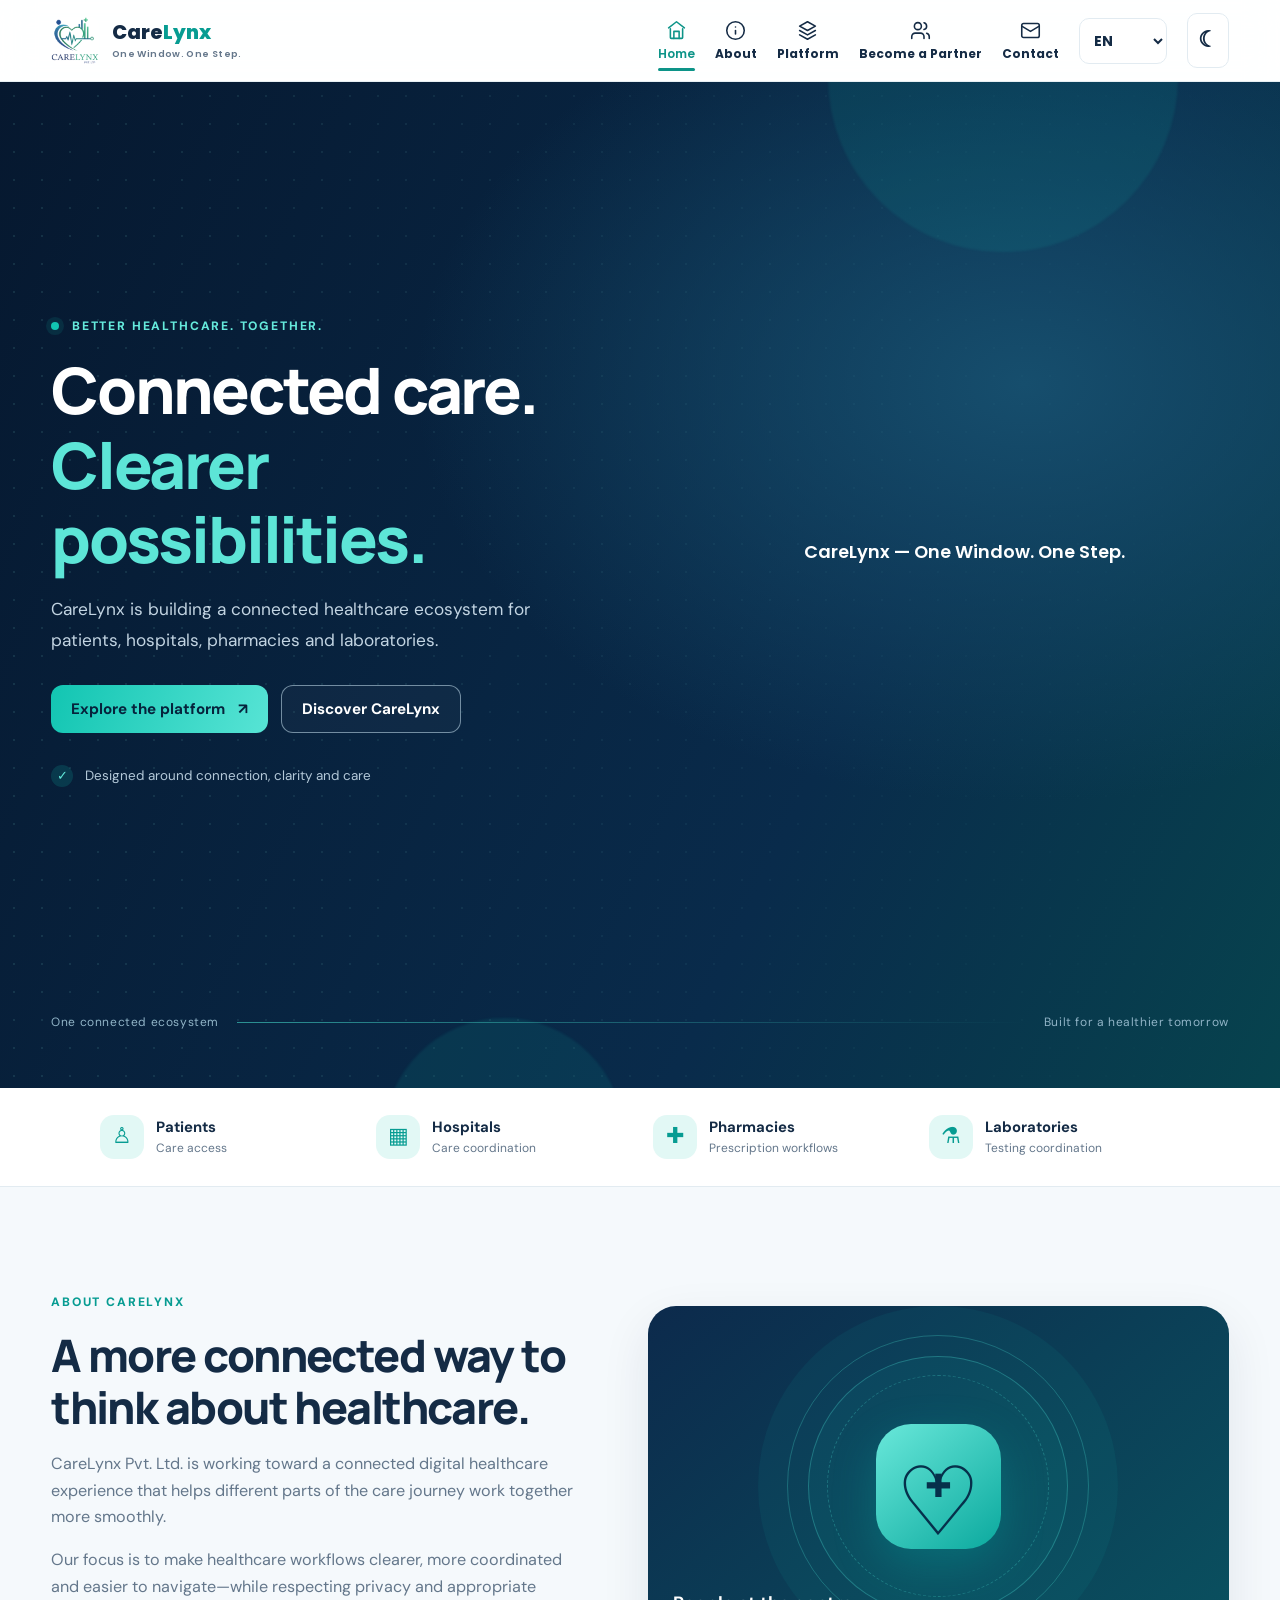
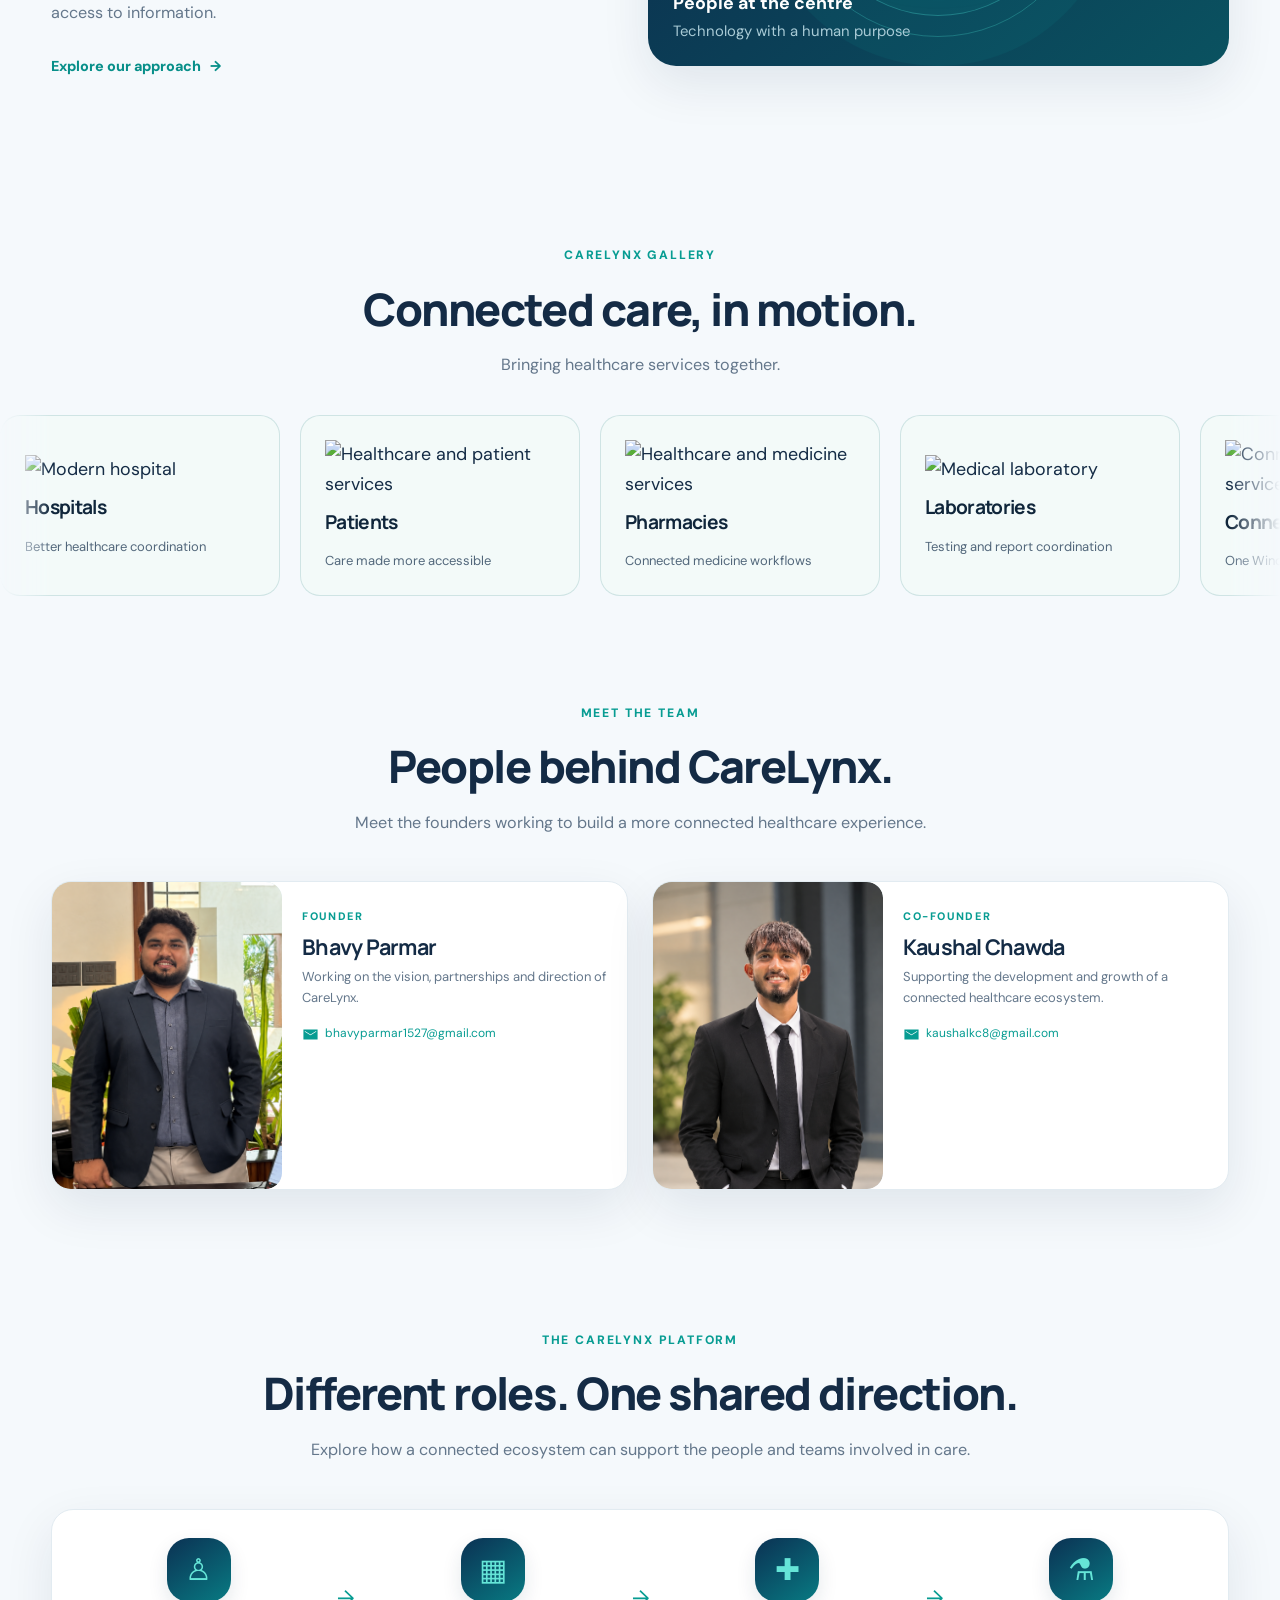
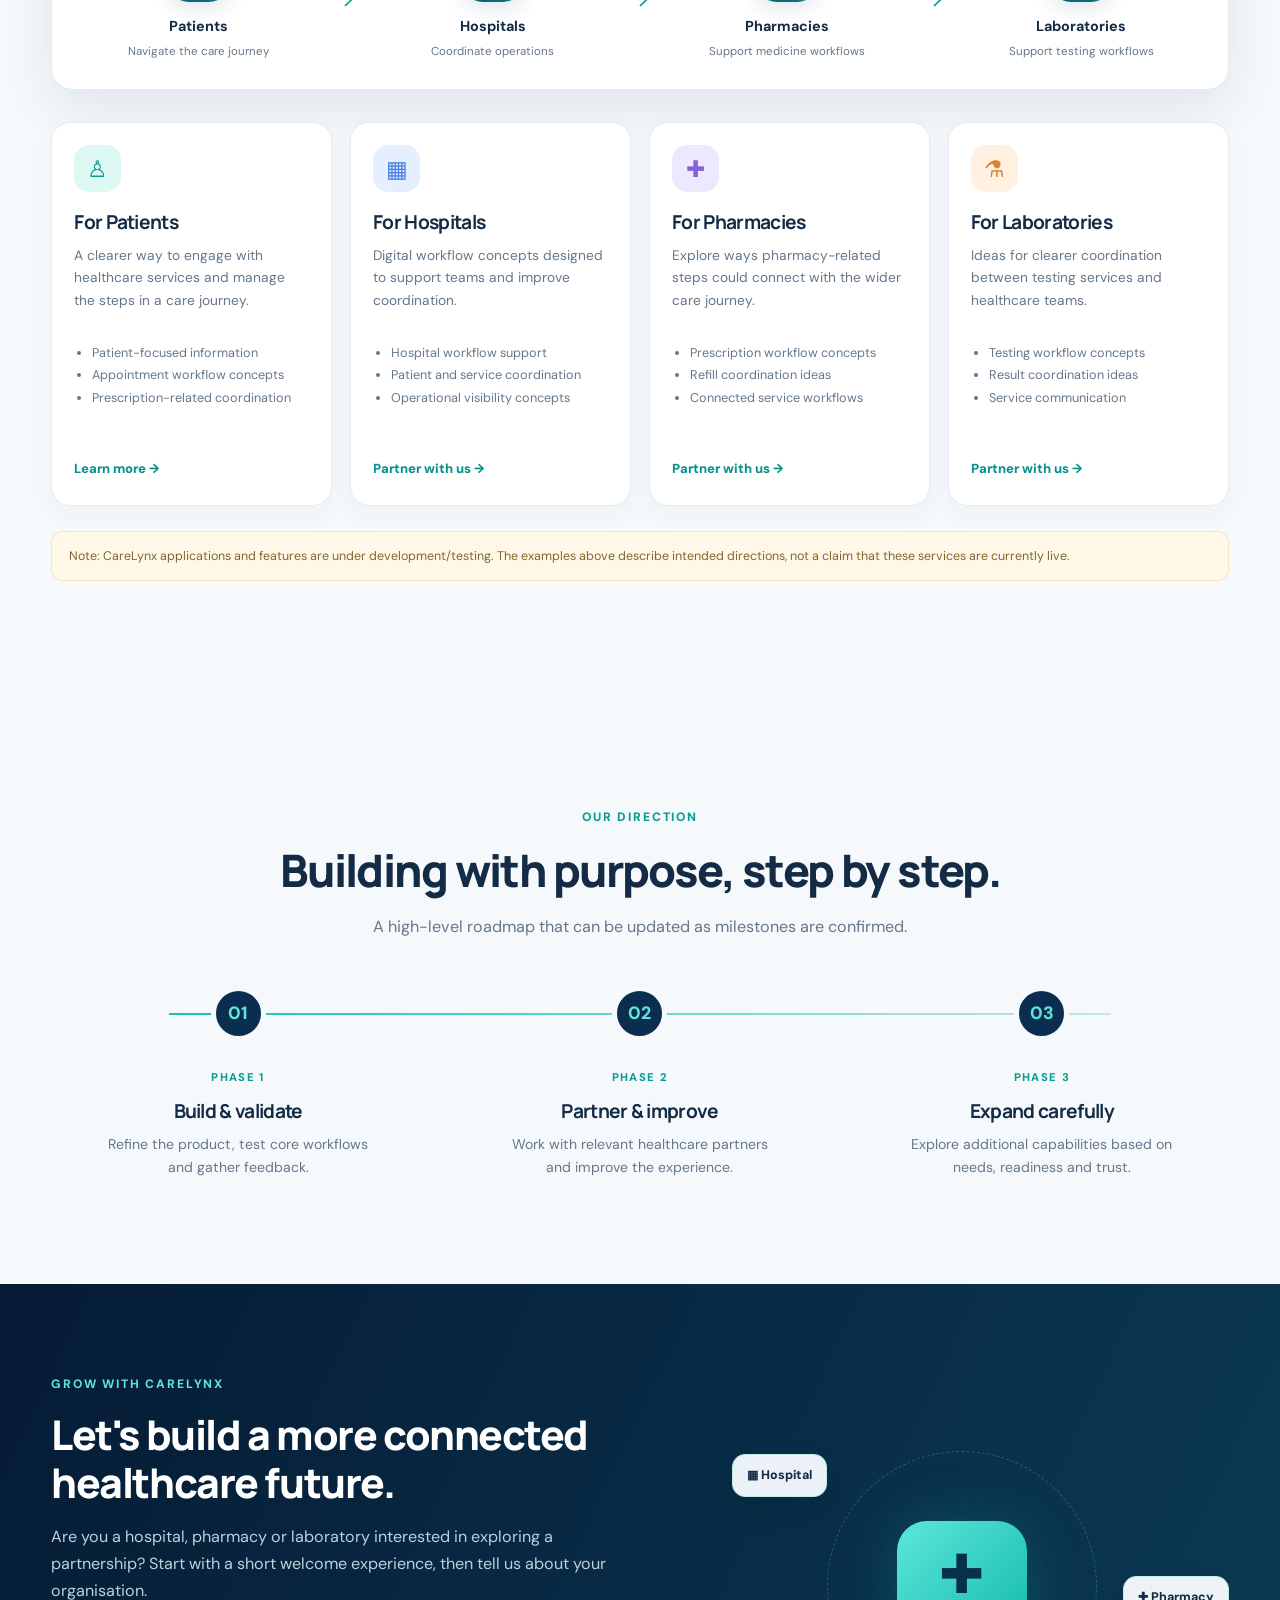
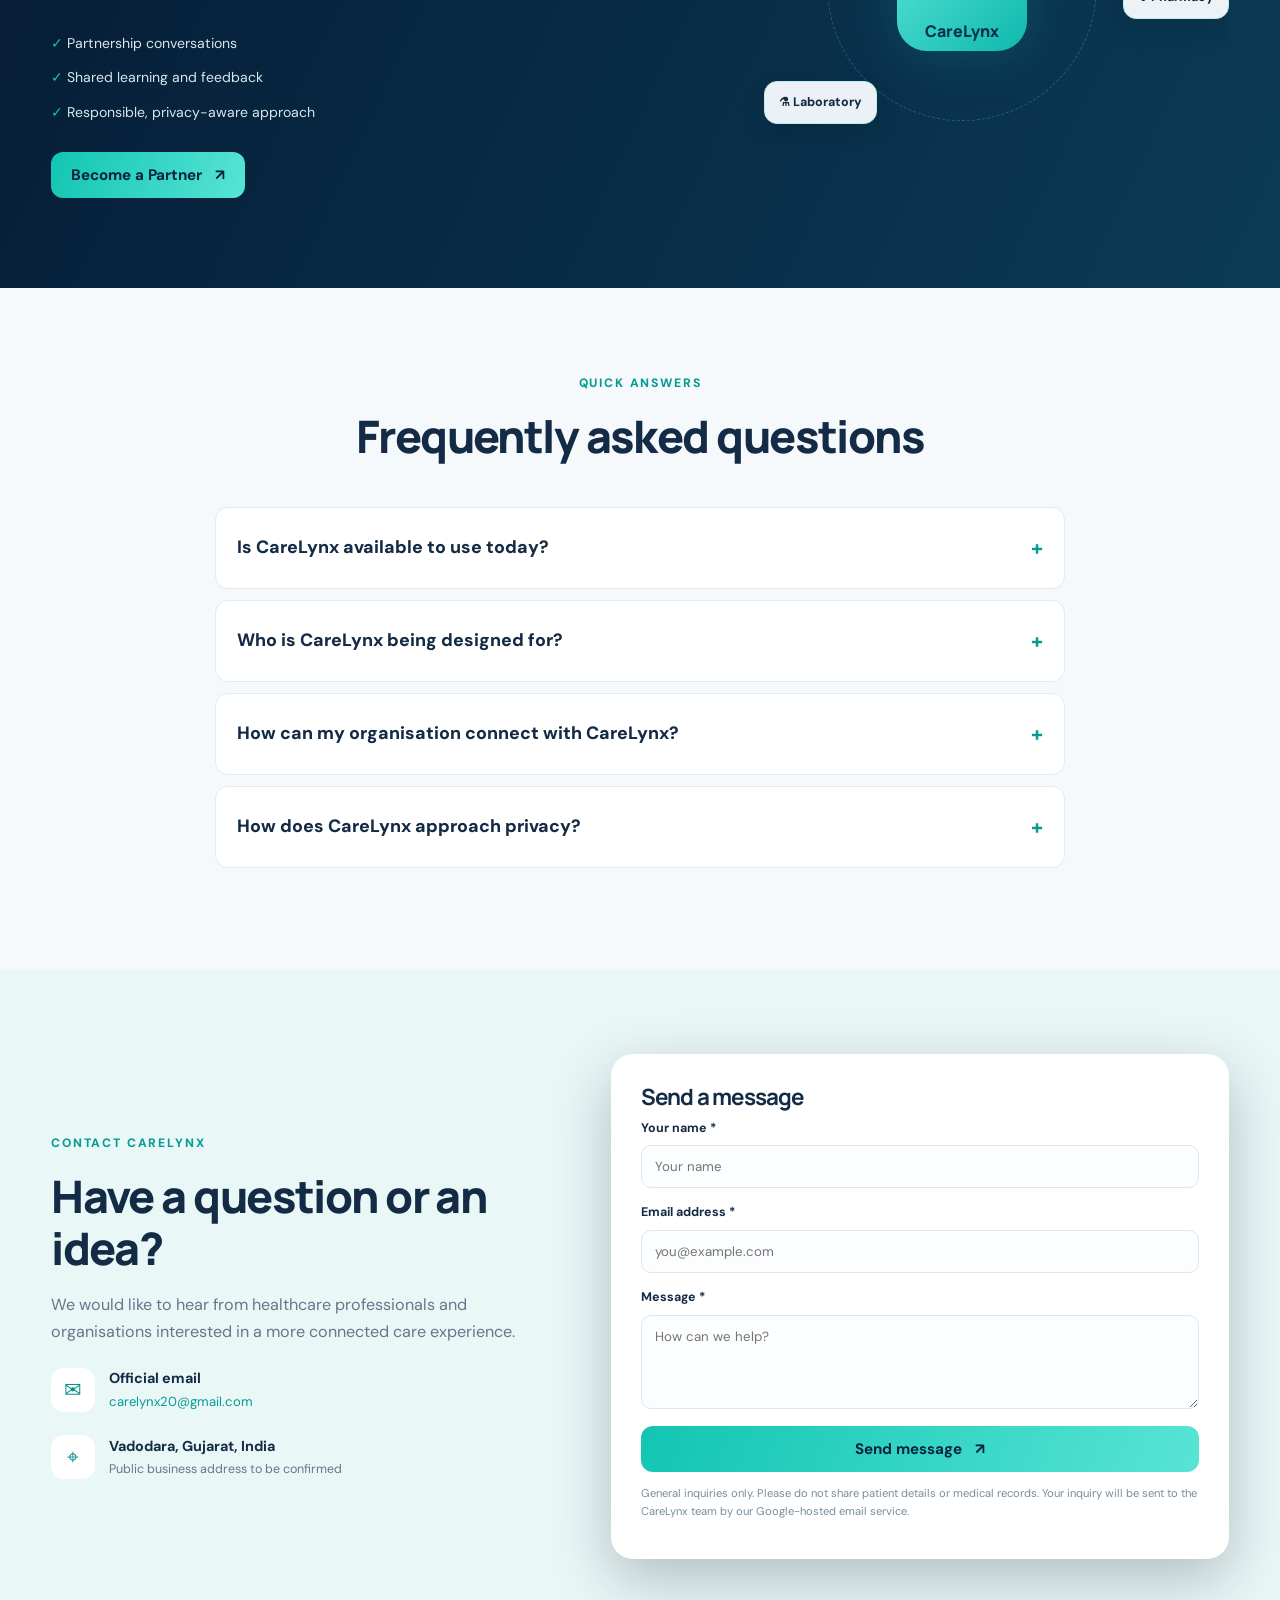
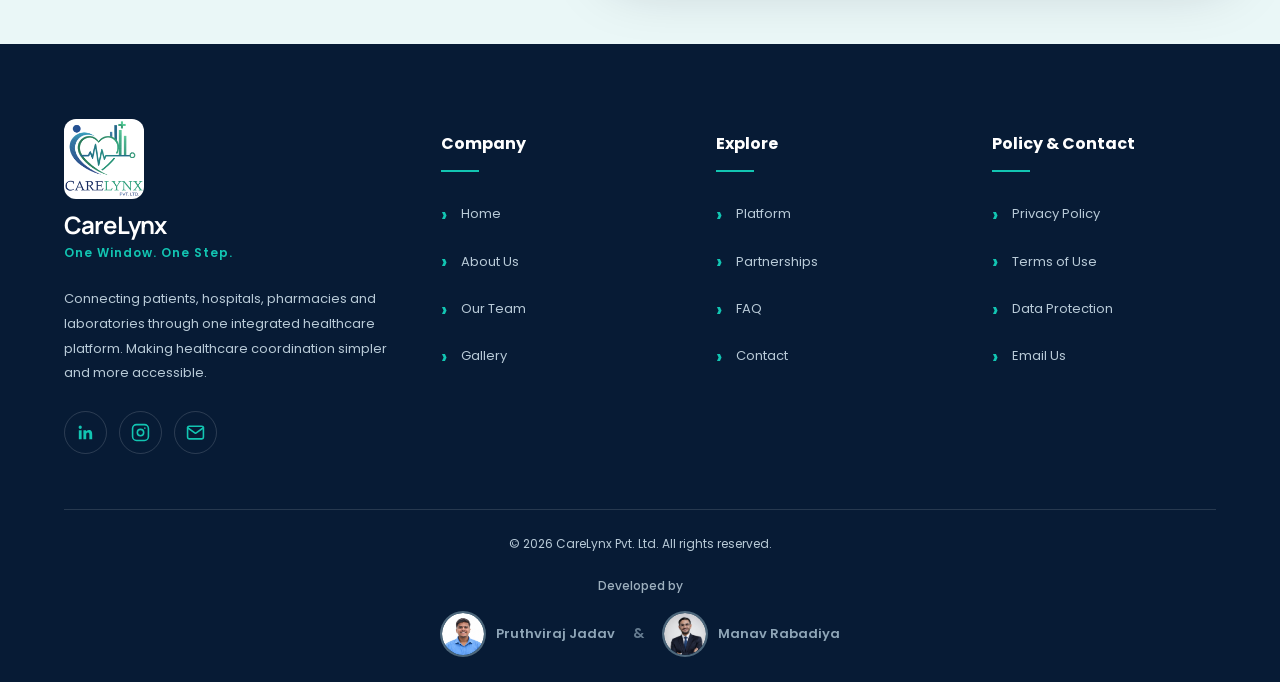
==== commit 96566a55: "new changes for further" ====
--- a/index.html
+++ b/index.html
@@ -722,8 +722,8 @@
             <span>✉</span>
             <div>
               <b>Official email</b
-              ><a class="contact-email" href="mailto:prthvrjjdv@gmail.com"
-                >prthvrjjdv@gmail.com</a
+              ><a class="contact-email" href="mailto:carelynx20@gmail.com"
+                >carelynx20@gmail.com</a
               >
             </div>
           </div>
@@ -825,7 +825,7 @@
           <!-- SOCIAL MEDIA -->
           <div class="footer-socials">
             <a
-              href="https://www.linkedin.com/"
+              href="https://www.linkedin.com/company/carelynx-pvt-ltd/"
               target="_blank"
               rel="noopener noreferrer"
               aria-label="CareLynx LinkedIn"
@@ -838,7 +838,7 @@
             </a>
 
             <a
-              href="https://www.instagram.com/"
+              href="https://www.instagram.com/carelynxpvtltd?obrf=bnB2cTd5MTd0ZzYx"
               target="_blank"
               rel="noopener noreferrer"
               aria-label="CareLynx Instagram"
@@ -864,7 +864,7 @@
               </svg>
             </a>
 
-            <a href="mailto:YOUR_OFFICIAL_EMAIL" aria-label="Email CareLynx">
+            <a href="mailto:carelynx20@gmail.com" aria-label="Email CareLynx">
               <svg
                 viewBox="0 0 24 24"
                 fill="none"
@@ -920,7 +920,7 @@
             <li><a href="legal/terms.html">Terms of Use</a></li>
             <li><a href="legal/data-protection.html">Data Protection</a></li>
             <li>
-              <a href="mailto:YOUR_OFFICIAL_EMAIL">Email Us</a>
+              <a href="mailto:carelynx20@gmail.com">Email Us</a>
             </li>
           </ul>
         </div>
--- a/css/style.css
+++ b/css/style.css
@@ -1,311 +1,2705 @@
-:root{--navy:#071b35;--navy2:#0b2d50;--teal:#12c5b2;--teal-dark:#079c92;--ink:#142b45;--muted:#64778b;--bg:#f5f9fc;--card:#fff;--line:#e2ebf1;--shadow:0 18px 50px rgba(6,34,61,.09);--radius:22px;color-scheme:light}*{box-sizing:border-box}html{scroll-behavior:smooth;scroll-padding-top:90px}body{margin:0;font-family:'DM Sans',sans-serif;color:var(--ink);background:var(--bg);line-height:1.65}h1,h2,h3{font-family:Manrope,sans-serif;line-height:1.16;letter-spacing:-.035em;margin:0 0 18px}h1{font-size:clamp(2.6rem,5vw,4.7rem);font-weight:800}h2{font-size:clamp(2rem,3.5vw,3.15rem);font-weight:800}h3{font-size:1.2rem}p{margin:0 0 16px;color:var(--muted)}a{color:inherit;text-decoration:none}.site-header{height:82px;position:sticky;top:0;z-index:100;display:flex;align-items:center;justify-content:space-between;padding:0 max(calc((100vw - 1180px)/2),5%);background:rgba(255,255,255,.91);backdrop-filter:blur(16px);border-bottom:1px solid rgba(226,235,241,.8)}.brand{display:flex;align-items:center;gap:10px;font-family:Manrope,sans-serif;font-weight:800;font-size:1.22rem;line-height:1.1}.brand-mark{display:grid;place-items:center;width:38px;height:38px;border-radius:13px;background:linear-gradient(135deg,var(--teal),#5ce5d5);color:var(--navy);font-size:1.5rem;box-shadow:0 5px 15px #12c5b233}.brand-accent{color:var(--teal-dark)}.brand small{display:block;font-size:.58rem;letter-spacing:.04em;color:var(--muted);font-weight:600;margin-top:5px}.nav-links{display:flex;align-items:center;gap:25px;font-size:.87rem;font-weight:700}.nav-links>a{transition:color .2s}.nav-links>a:hover,.text-link:hover{color:var(--teal-dark)}select,.theme-toggle{border:1px solid var(--line);background:var(--card);color:var(--ink);border-radius:10px;padding:8px 10px;font:inherit}.theme-toggle{cursor:pointer;font-size:1.05rem}.menu-toggle{display:none;background:none;border:0;font-size:1.7rem;color:var(--ink)}.hero{min-height:650px;position:relative;overflow:hidden;background:radial-gradient(ellipse at 80% 30%,#164e6d 0%,transparent 42%),linear-gradient(115deg,#06182f 0%,#092b4b 65%,#07434e 100%);color:#fff;padding:95px max(calc((100vw - 1180px)/2),5%) 55px;display:grid;grid-template-columns:1.03fr .97fr;align-items:center;gap:30px}.hero:after{content:"";position:absolute;inset:0;opacity:.11;background-image:radial-gradient(#8aece0 1px,transparent 1px);background-size:28px 28px;mask-image:linear-gradient(90deg,black,transparent)}.hero-copy,.hero-visual,.hero-bottom{position:relative;z-index:2}.eyebrow{font-size:.76rem;font-weight:800;letter-spacing:.15em;color:var(--teal-dark);margin-bottom:17px}.hero .eyebrow{color:#65eadc}.pulse-dot{display:inline-block;width:8px;height:8px;background:var(--teal);border-radius:50%;margin-right:8px;box-shadow:0 0 0 5px #12c5b21c}.hero h1 span{color:#5de5d7}.hero-lead{max-width:550px;color:#c2d4e2;font-size:1.08rem;line-height:1.8}.hero-actions{display:flex;gap:13px;flex-wrap:wrap;margin-top:29px}.button{display:inline-flex;align-items:center;justify-content:center;gap:13px;padding:13px 19px;border:0;border-radius:12px;font:700 .9rem 'DM Sans',sans-serif;cursor:pointer;transition:transform .2s,box-shadow .2s}.button:hover{transform:translateY(-2px);box-shadow:0 9px 22px #00172b2b}.button-primary{background:linear-gradient(110deg,var(--teal),#57e4d5);color:#06233c}.button-outline{border:1px solid #a9c3d4a6;color:white;background:#ffffff08}.hero-note{margin-top:32px;color:#b4c9d9;font-size:.84rem}.note-icon{display:inline-grid;place-items:center;width:22px;height:22px;border-radius:50%;background:#12c5b22b;color:#61e7d9;margin-right:8px}.hero-visual{height:440px;display:grid;place-items:center}.orbit{position:absolute;border:1px solid #56dacc39;border-radius:50%;width:380px;height:380px}.orbit-b{width:300px;height:300px;border-style:dashed;animation:spin 45s linear infinite}.core-card{z-index:2;width:205px;height:205px;border-radius:38px;display:flex;flex-direction:column;align-items:center;justify-content:center;background:linear-gradient(145deg,#154767dd,#0c2c4be8);border:1px solid #7be9dd5c;box-shadow:0 0 80px #13d3c429,inset 0 0 25px #3dd6c41c;transform:rotate(-4deg)}.core-cross{display:grid;place-items:center;width:70px;height:70px;border-radius:24px;background:linear-gradient(135deg,#5ce7d9,#10b8ad);color:#07314b;font-size:3rem;box-shadow:0 10px 30px #00d8c342}.core-card strong{font:800 1.4rem Manrope;margin-top:15px}.core-card>span{font-size:.72rem;color:#a9d6df}.float-card{position:absolute;z-index:3;width:145px;padding:13px;background:#f8fcfff0;color:var(--ink);border-radius:16px;box-shadow:0 15px 35px #001b3240;display:grid;grid-template-columns:32px 1fr;column-gap:8px;align-items:center;animation:float 5s ease-in-out infinite}.float-card b{font-size:.78rem}.float-card small{grid-column:2;color:var(--muted);font-size:.65rem}.mini-icon{grid-row:span 2;display:grid;place-items:center;width:32px;height:32px;border-radius:10px;background:#dcf8f4;color:#058f89;font-size:1.15rem}.float-patient{top:39px;left:3%}.float-hospital{top:92px;right:-1%;animation-delay:-1.4s}.float-pharmacy{bottom:64px;left:1%;animation-delay:-2.3s}.float-lab{bottom:38px;right:1%;animation-delay:-.8s}.spark{position:absolute;color:#69ebdf;font-size:2rem}.spark-one{top:48px;right:23%}.spark-two{bottom:73px;left:24%}.hero-glow{position:absolute;border-radius:50%;filter:blur(1px);pointer-events:none}.glow-one{width:350px;height:350px;right:8%;top:-180px;background:#12c5b21a}.glow-two{width:240px;height:240px;left:30%;bottom:-170px;background:#12c5b21a}.hero-bottom{grid-column:1/-1;display:flex;align-items:center;gap:18px;color:#91b4c7;font-size:.75rem;letter-spacing:.05em;margin-top:22px}.bottom-line{height:1px;flex:1;background:linear-gradient(90deg,#40cfc2a3,transparent)}.audience-strip{display:grid;grid-template-columns:repeat(4,1fr);padding:27px max(calc((100vw - 1080px)/2),5%);background:#fff;border-bottom:1px solid var(--line);gap:25px}.audience-strip>div{display:grid;grid-template-columns:44px 1fr;align-items:center;column-gap:12px}.audience-strip span{grid-row:span 2;width:44px;height:44px;border-radius:14px;background:#e2f8f5;display:grid;place-items:center;color:#079c92;font-size:1.4rem}.audience-strip b{font-size:.93rem}.audience-strip small{font-size:.75rem;color:var(--muted)}.section{max-width:1180px;margin:auto;padding:105px 0}.about-section{display:grid;grid-template-columns:1fr .9fr;gap:90px;align-items:center}.section-copy>p:not(.eyebrow){max-width:560px}.text-link{display:inline-flex;gap:9px;color:#078f89;font-weight:800;font-size:.9rem;margin-top:12px}.about-art{min-height:360px;border-radius:28px;background:linear-gradient(140deg,#0c2a4c,#0a5260);position:relative;display:grid;place-items:center;overflow:hidden;box-shadow:var(--shadow)}.about-art:before,.about-art:after{content:"";position:absolute;border:1px solid #4ee0d446;border-radius:50%;width:300px;height:300px}.about-art:after{width:220px;height:220px;border-style:dashed}.art-ring{position:absolute;border-radius:50%;background:#12c5b211}.ring-one{width:360px;height:360px}.ring-two{width:260px;height:260px;border:1px solid #52e2d74d}.heart-symbol{z-index:1;width:125px;height:125px;display:grid;place-items:center;border-radius:35px;background:linear-gradient(140deg,#69e8da,#0ba99e);color:#06304b;font-size:6rem;box-shadow:0 15px 45px #00c8b93b;position:relative}.heart-symbol span{position:absolute;font-size:2rem}.art-caption{position:absolute;bottom:23px;left:25px;color:white;display:grid}.art-caption small{color:#a9cbd6}.platform-section{padding-top:35px}.section-heading{text-align:center;max-width:680px;margin:0 auto 45px}.section-heading>p:last-child{max-width:620px;margin:0 auto}.ecosystem{display:flex;align-items:center;justify-content:space-between;gap:12px;padding:28px 20px;background:var(--card);border:1px solid var(--line);border-radius:22px;box-shadow:var(--shadow);margin-bottom:32px}.eco-node{flex:1;text-align:center;display:flex;flex-direction:column;align-items:center}.eco-node>span{display:grid;place-items:center;width:64px;height:64px;border-radius:22px;background:linear-gradient(145deg,#0b3153,#087b83);color:#65e5d7;font-size:1.9rem;margin-bottom:13px;box-shadow:0 8px 20px #092b4c1c}.eco-node b{font-size:.9rem}.eco-node small{font-size:.72rem;color:var(--muted);margin-top:4px}.ecosystem>i{font-style:normal;color:var(--teal-dark);font-size:1.4rem}.solution-grid{display:grid;grid-template-columns:repeat(4,1fr);gap:17px}.solution-card{background:var(--card);border:1px solid var(--line);border-radius:19px;padding:24px 21px;box-shadow:0 8px 24px #0b31530a;transition:transform .25s,box-shadow .25s}.solution-card:hover{transform:translateY(-5px);box-shadow:var(--shadow)}.card-icon{display:grid;place-items:center;width:47px;height:47px;border-radius:15px;background:#def8f4;color:#079b91;font-size:1.45rem;margin-bottom:19px}.icon-blue{background:#e4efff;color:#447de1}.icon-violet{background:#eee8ff;color:#8562d7}.icon-orange{background:#fff0e2;color:#d78432}.solution-card h3{margin-bottom:10px}.solution-card p{font-size:.86rem;min-height:82px}.solution-card ul{padding-left:18px;color:var(--muted);font-size:.79rem;line-height:1.8;min-height:92px}.solution-card .text-link{font-size:.82rem}.status-note{font-size:.78rem;padding:14px 17px;background:#fff8e9;border:1px solid #f5e3b9;border-radius:12px;margin-top:25px;color:#80672e}.apps-section{background:linear-gradient(120deg,#eaf8f7,#f1f7fc)}.apps-layout{display:grid;grid-template-columns:1fr 1fr;gap:70px;align-items:center}.app-copy>p:not(.eyebrow){max-width:520px}.app-row{display:flex;align-items:center;gap:14px;margin-top:23px;padding:15px 0;border-bottom:1px solid #d5e6e9}.app-platform-icon{width:47px;height:47px;border-radius:14px;display:grid;place-items:center;background:#fff;color:#078f89;font-size:1.4rem;box-shadow:0 5px 15px #0c33400b}.app-row>div{flex:1;display:grid}.app-row b{font-size:.91rem}.app-row small{font-size:.75rem;color:var(--muted)}.status-pill{font-size:.68rem;color:#087c75;background:#d5f5ef;border-radius:99px;padding:5px 9px}.device-stage{height:400px;position:relative;display:flex;align-items:center;justify-content:center}.device-glow{position:absolute;width:330px;height:330px;background:#52d7cb52;filter:blur(60px);border-radius:50%}.laptop{z-index:1;width:370px;position:absolute;left:0;top:65px}.laptop-screen{height:235px;background:#09213a;border:8px solid #203a50;border-bottom-width:12px;border-radius:15px 15px 7px 7px;overflow:hidden;box-shadow:0 20px 35px #0a2b3b27}.screen-top{height:33px;background:#0c3151;display:flex;align-items:center;justify-content:space-between;padding:0 13px;color:#8bb5c7;font-size:.6rem}.tiny-brand{color:#5de4d6;font-weight:800}.screen-body{display:flex;height:190px}.screen-side{width:22%;background:#0e3b59}.screen-main{padding:15px;width:78%}.screen-title{height:12px;width:58%;background:#d5f5f0;border-radius:4px;margin-bottom:15px}.screen-metrics{display:flex;gap:8px}.screen-metrics i{height:42px;flex:1;background:linear-gradient(130deg,#164d68,#147e83);border-radius:6px}.screen-chart{height:52px;margin-top:10px;background:linear-gradient(160deg,transparent 45%,#27b8ad 46%,transparent 49%),linear-gradient(20deg,transparent 42%,#8ce6d8 43%,transparent 47%),#143d59;border-radius:6px}.screen-lines{height:20px;margin-top:8px;background:repeating-linear-gradient(0deg,#2d6579 0 3px,transparent 3px 8px)}.laptop-base{height:13px;margin:0 -20px;background:linear-gradient(#b7c7d0,#6f899b);border-radius:3px 3px 15px 15px}.phone{z-index:2;position:absolute;right:15px;top:108px;width:128px;height:250px;border:6px solid #193b53;background:#fff;border-radius:25px;box-shadow:0 20px 35px #0a2b3b30;padding:25px 12px}.phone-notch{position:absolute;top:5px;left:36px;width:45px;height:8px;border-radius:10px;background:#193b53}.phone-brand{font-size:.58rem;font-weight:800;color:#0a5866}.phone-circle{width:57px;height:57px;border-radius:19px;background:#d8f8f2;display:grid;place-items:center;margin:23px auto 15px;color:#078f89;font-size:2.2rem}.phone-line{height:6px;border-radius:5px;background:#dbe8ed;margin:8px 0}.phone-line.short{width:65%}.phone-button{height:19px;border-radius:7px;background:#10c1b2;margin-top:16px}.roadmap{display:grid;grid-template-columns:repeat(3,1fr);gap:28px;position:relative}.roadmap:before{content:"";height:2px;background:linear-gradient(90deg,var(--teal),#c4e7e4);position:absolute;left:10%;right:10%;top:27px}.roadmap-item{position:relative;padding:0 20px;text-align:center}.roadmap-dot{display:grid;place-items:center;width:55px;height:55px;border:5px solid var(--bg);background:var(--navy2);color:#5de5d7;border-radius:50%;font-weight:800;margin:0 auto 20px;position:relative;z-index:1}.roadmap-item>small{font-size:.7rem;letter-spacing:.12em;font-weight:800;color:var(--teal-dark)}.roadmap-item h3{margin:10px 0}.roadmap-item p{font-size:.88rem;max-width:280px;margin:auto}.join-section{padding:90px max(calc((100vw - 1180px)/2),5%);background:linear-gradient(115deg,#061b35,#0b3b55);display:grid;grid-template-columns:.9fr 1.1fr;gap:70px;align-items:center;color:white}.join-intro .eyebrow{color:#5ce4d6}.join-intro h2{font-size:clamp(2rem,3.2vw,2.9rem)}.join-intro>p:not(.eyebrow){color:#bdd0dc}.join-points{display:grid;gap:11px;margin-top:28px;color:#d7e7ec;font-size:.88rem}.join-points span:first-letter{color:var(--teal)}.form-card{background:var(--card);color:var(--ink);border-radius:22px;padding:30px;box-shadow:0 20px 60px #00132940}.form-card h3{font-size:1.4rem;margin-bottom:8px}.form-card>p{font-size:.84rem}.form-grid{display:grid;grid-template-columns:1fr 1fr;gap:15px}.form-card label{display:grid;gap:7px;font-size:.78rem;font-weight:700;color:var(--ink);margin-bottom:13px}.form-card input,.form-card select,.form-card textarea{width:100%;min-width:0;border:1px solid #dce7ed;border-radius:10px;padding:12px 13px;background:#fbfdfe;color:var(--ink);font:400 .83rem 'DM Sans',sans-serif;outline:none}.form-card input:focus,.form-card select:focus,.form-card textarea:focus{border-color:var(--teal-dark);box-shadow:0 0 0 3px #12c5b21b}.form-card textarea{resize:vertical}.full-width{grid-column:1/-1}.form-card .button{width:100%;margin-top:3px}.form-hint{font-size:.7rem!important;margin:12px 0 0!important;color:#7a8c99!important}.form-result{font-size:.82rem!important;color:#087c75!important;margin:8px 0 0!important}.faq-section{padding-top:85px;padding-bottom:90px}.faq-list{max-width:850px;margin:auto}.faq-list details{background:var(--card);border:1px solid var(--line);border-radius:13px;margin-bottom:11px;padding:18px 21px}.faq-list summary{font-weight:800;cursor:pointer;list-style:none;display:flex;justify-content:space-between;gap:20px}.faq-list summary:after{content:"+";color:var(--teal-dark);font-size:1.3rem}.faq-list details[open] summary:after{content:"−"}.faq-list details p{margin:13px 0 0;font-size:.9rem}.contact-section{background:#eaf7f7;padding:85px max(calc((100vw - 1180px)/2),5%);display:grid;grid-template-columns:1fr .8fr;gap:90px;align-items:center}.contact-copy h2{max-width:520px}.contact-copy>p:not(.eyebrow){max-width:500px}.contact-detail{display:flex;align-items:center;gap:14px;margin-top:22px}.contact-detail>span{width:44px;height:44px;border-radius:13px;background:#fff;color:#078f89;display:grid;place-items:center;font-size:1.3rem}.contact-detail div{display:grid}.contact-detail b{font-size:.9rem}.contact-detail small{font-size:.78rem;color:var(--muted)}.contact-form label{margin-bottom:14px}.site-footer{background:#05172c;color:#d9e6ed;padding:50px max(calc((100vw - 1180px)/2),5%) 22px}.footer-main{display:grid;grid-template-columns:1.1fr 1fr 1.5fr;gap:45px;padding-bottom:35px}.footer-brand{align-self:start;color:white}.footer-main>p{font-size:.86rem;color:#9fb4c4;max-width:220px;margin-top:15px}.footer-links{display:grid;grid-template-columns:repeat(3,1fr);gap:22px}.footer-links>div{display:flex;flex-direction:column;gap:9px;font-size:.78rem}.footer-links b{color:white;margin-bottom:5px}.footer-links a{color:#9fb4c4}.footer-links a:hover{color:#5de5d7}.footer-bottom{border-top:1px solid #ffffff20;padding-top:18px;display:flex;justify-content:space-between;gap:18px;flex-wrap:wrap;font-size:.72rem;color:#8ea5b7}.footer-bottom a{color:#5de5d7}.toast{position:fixed;bottom:22px;left:50%;transform:translate(-50%,20px);opacity:0;pointer-events:none;z-index:200;background:#092b48;color:#fff;padding:13px 18px;border-radius:12px;box-shadow:var(--shadow);transition:.25s;font-size:.86rem}.toast.show{opacity:1;transform:translate(-50%,0)}.reveal{opacity:0;transform:translateY(18px);transition:opacity .65s ease,transform .65s ease}.reveal.visible{opacity:1;transform:translateY(0)}@keyframes float{0%,100%{transform:translateY(0)}50%{transform:translateY(-10px)}}@keyframes spin{to{transform:rotate(360deg)}}
-body.dark{--ink:#e2edf4;--muted:#a3b8c8;--bg:#071a2d;--card:#0d2942;--line:#1b3d55;--shadow:0 18px 50px #00000025;color-scheme:dark}body.dark .site-header{background:#071a2dee;border-color:#173750}body.dark .audience-strip{background:#0d2942}body.dark .audience-strip span{background:#163e52}body.dark .apps-section{background:linear-gradient(120deg,#0c2a3d,#0a2037)}body.dark .app-row{border-color:#234357}body.dark .app-platform-icon{background:#163b50}body.dark .contact-section{background:#0c2b3d}body.dark .form-card input,body.dark .form-card select,body.dark .form-card textarea{background:#102e47;border-color:#28475d;color:#e2edf4}body.dark .status-note{background:#392f1b;border-color:#66552a;color:#f2d99b}body.dark .status-pill{background:#164b49;color:#83eee0}body.dark .form-card label{color:#e2edf4}
-@media(max-width:1250px){.section{margin-left:5%;margin-right:5%}.site-header{padding-left:5%;padding-right:5%}.hero{padding-left:5%;padding-right:5%}.join-section,.contact-section{padding-left:5%;padding-right:5%}.nav-links{gap:17px}.float-hospital{right:0}.laptop{width:340px}.laptop-screen{height:220px}}
-@media(max-width:900px){.nav-links{gap:12px;font-size:.8rem}.hero{grid-template-columns:1fr 1fr;padding-top:70px;min-height:600px}.hero-visual{transform:scale(.86);margin:0 -25px}.about-section{gap:40px}.solution-grid{grid-template-columns:repeat(2,1fr)}.solution-card p,.solution-card ul{min-height:unset}.apps-layout{gap:25px}.laptop{width:300px}.laptop-screen{height:200px}.screen-body{height:155px}.phone{right:0;transform:scale(.9)}.join-section{gap:30px}.contact-section{gap:35px}.footer-main{grid-template-columns:1fr 1.5fr}.footer-main>p{display:none}}
-@media(max-width:700px){.site-header{height:70px}.menu-toggle{display:block}.nav-links{display:none;position:absolute;top:69px;left:0;right:0;background:var(--card);padding:18px 5% 22px;border-bottom:1px solid var(--line);box-shadow:0 15px 25px #061b3515;flex-direction:column;align-items:stretch;gap:0}.nav-links.open{display:flex}.nav-links>a{padding:12px 0;border-bottom:1px solid var(--line)}.nav-links select,.nav-links .theme-toggle{margin-top:12px;align-self:flex-start}.hero{grid-template-columns:1fr;padding-top:65px;gap:0}.hero-copy{max-width:580px}.hero h1{font-size:clamp(2.65rem,11vw,4rem)}.hero-lead{font-size:.98rem}.hero-visual{height:350px;transform:scale(.82);margin:-5px -25px -15px}.orbit{width:330px;height:330px}.orbit-b{width:260px;height:260px}.hero-bottom{font-size:.65rem;margin-top:5px}.audience-strip{grid-template-columns:1fr 1fr;padding:23px 5%;gap:20px}.section{padding:70px 0}.about-section,.apps-layout,.join-section,.contact-section{grid-template-columns:1fr}.about-section{gap:35px}.about-art{min-height:300px}.platform-section{padding-top:15px}.section-heading{margin-bottom:30px}.ecosystem{display:grid;grid-template-columns:1fr 1fr;gap:20px;padding:24px 10px}.ecosystem>i{display:none}.eco-node>span{width:54px;height:54px}.solution-grid{gap:12px}.solution-card{padding:19px 16px}.solution-card p{font-size:.82rem}.solution-card ul{font-size:.75rem;padding-left:15px}.apps-layout{gap:10px}.device-stage{height:330px;max-width:430px;width:100%;margin:auto}.laptop{left:0;top:60px;width:75%}.laptop-screen{height:190px}.screen-body{height:145px}.phone{right:2px;top:105px;transform:scale(.85);transform-origin:top right}.roadmap{grid-template-columns:1fr;gap:25px}.roadmap:before{width:2px;height:auto;top:20px;bottom:20px;left:27px;right:auto}.roadmap-item{text-align:left;padding:0 0 0 75px;min-height:70px}.roadmap-dot{position:absolute;left:0;top:0;margin:0}.roadmap-item p{margin:0;max-width:none}.join-section{padding-top:65px;padding-bottom:65px;gap:30px}.form-card{padding:23px 19px}.contact-section{padding-top:65px;padding-bottom:65px;gap:30px}.footer-main{grid-template-columns:1fr;gap:25px}.footer-links{gap:15px}.footer-bottom{flex-direction:column;gap:8px}.form-grid{gap:10px}.form-card label{font-size:.74rem}}
-@media(max-width:390px){.form-grid{grid-template-columns:1fr}.full-width{grid-column:auto}.solution-grid{grid-template-columns:1fr}.solution-card p,.solution-card ul{min-height:unset}.hero-visual{transform:scale(.7);margin:-20px -45px}.hero-bottom{gap:8px}.hero-bottom span:last-child{max-width:120px}.audience-strip>div{grid-template-columns:36px 1fr;column-gap:8px}.audience-strip span{width:36px;height:36px}.footer-links{grid-template-columns:repeat(2,1fr)}}
-@media(prefers-reduced-motion:reduce){*,*::before,*::after{scroll-behavior:auto!important;animation-duration:.01ms!important;animation-iteration-count:1!important;transition-duration:.01ms!important}.reveal{opacity:1;transform:none}}
-
+:root {
+  --navy: #071b35;
+  --navy2: #0b2d50;
+  --teal: #12c5b2;
+  --teal-dark: #079c92;
+  --ink: #142b45;
+  --muted: #64778b;
+  --bg: #f5f9fc;
+  --card: #fff;
+  --line: #e2ebf1;
+  --shadow: 0 18px 50px rgba(6, 34, 61, 0.09);
+  --radius: 22px;
+  color-scheme: light;
+}
+* {
+  box-sizing: border-box;
+}
+html {
+  scroll-behavior: smooth;
+  scroll-padding-top: 90px;
+}
+body {
+  margin: 0;
+  font-family: "DM Sans", sans-serif;
+  color: var(--ink);
+  background: var(--bg);
+  line-height: 1.65;
+}
+h1,
+h2,
+h3 {
+  font-family: Manrope, sans-serif;
+  line-height: 1.16;
+  letter-spacing: -0.035em;
+  margin: 0 0 18px;
+}
+h1 {
+  font-size: clamp(2.6rem, 5vw, 4.7rem);
+  font-weight: 800;
+}
+h2 {
+  font-size: clamp(2rem, 3.5vw, 3.15rem);
+  font-weight: 800;
+}
+h3 {
+  font-size: 1.2rem;
+}
+p {
+  margin: 0 0 16px;
+  color: var(--muted);
+}
+a {
+  color: inherit;
+  text-decoration: none;
+}
+.site-header {
+  height: 82px;
+  position: sticky;
+  top: 0;
+  z-index: 100;
+  display: flex;
+  align-items: center;
+  justify-content: space-between;
+  padding: 0 max(calc((100vw - 1180px) / 2), 5%);
+  background: rgba(255, 255, 255, 0.91);
+  backdrop-filter: blur(16px);
+  border-bottom: 1px solid rgba(226, 235, 241, 0.8);
+}
+.brand {
+  display: flex;
+  align-items: center;
+  gap: 10px;
+  font-family: Manrope, sans-serif;
+  font-weight: 800;
+  font-size: 1.22rem;
+  line-height: 1.1;
+}
+.brand-mark {
+  display: grid;
+  place-items: center;
+  width: 38px;
+  height: 38px;
+  border-radius: 13px;
+  background: linear-gradient(135deg, var(--teal), #5ce5d5);
+  color: var(--navy);
+  font-size: 1.5rem;
+  box-shadow: 0 5px 15px #12c5b233;
+}
+.brand-accent {
+  color: var(--teal-dark);
+}
+.brand small {
+  display: block;
+  font-size: 0.58rem;
+  letter-spacing: 0.04em;
+  color: var(--muted);
+  font-weight: 600;
+  margin-top: 5px;
+}
+.nav-links {
+  display: flex;
+  align-items: center;
+  gap: 25px;
+  font-size: 0.87rem;
+  font-weight: 700;
+}
+.nav-links > a {
+  transition: color 0.2s;
+}
+.nav-links > a:hover,
+.text-link:hover {
+  color: var(--teal-dark);
+}
+select,
+.theme-toggle {
+  border: 1px solid var(--line);
+  background: var(--card);
+  color: var(--ink);
+  border-radius: 10px;
+  padding: 8px 10px;
+  font: inherit;
+}
+.theme-toggle {
+  cursor: pointer;
+  font-size: 1.05rem;
+}
+.menu-toggle {
+  display: none;
+  background: none;
+  border: 0;
+  font-size: 1.7rem;
+  color: var(--ink);
+}
+.hero {
+  min-height: 650px;
+  position: relative;
+  overflow: hidden;
+  background:
+    radial-gradient(ellipse at 80% 30%, #164e6d 0%, transparent 42%),
+    linear-gradient(115deg, #06182f 0%, #092b4b 65%, #07434e 100%);
+  color: #fff;
+  padding: 95px max(calc((100vw - 1180px) / 2), 5%) 55px;
+  display: grid;
+  grid-template-columns: 1.03fr 0.97fr;
+  align-items: center;
+  gap: 30px;
+}
+.hero:after {
+  content: "";
+  position: absolute;
+  inset: 0;
+  opacity: 0.11;
+  background-image: radial-gradient(#8aece0 1px, transparent 1px);
+  background-size: 28px 28px;
+  mask-image: linear-gradient(90deg, black, transparent);
+}
+.hero-copy,
+.hero-visual,
+.hero-bottom {
+  position: relative;
+  z-index: 2;
+}
+.eyebrow {
+  font-size: 0.76rem;
+  font-weight: 800;
+  letter-spacing: 0.15em;
+  color: var(--teal-dark);
+  margin-bottom: 17px;
+}
+.hero .eyebrow {
+  color: #65eadc;
+}
+.pulse-dot {
+  display: inline-block;
+  width: 8px;
+  height: 8px;
+  background: var(--teal);
+  border-radius: 50%;
+  margin-right: 8px;
+  box-shadow: 0 0 0 5px #12c5b21c;
+}
+.hero h1 span {
+  color: #5de5d7;
+}
+.hero-lead {
+  max-width: 550px;
+  color: #c2d4e2;
+  font-size: 1.08rem;
+  line-height: 1.8;
+}
+.hero-actions {
+  display: flex;
+  gap: 13px;
+  flex-wrap: wrap;
+  margin-top: 29px;
+}
+.button {
+  display: inline-flex;
+  align-items: center;
+  justify-content: center;
+  gap: 13px;
+  padding: 13px 19px;
+  border: 0;
+  border-radius: 12px;
+  font:
+    700 0.9rem "DM Sans",
+    sans-serif;
+  cursor: pointer;
+  transition:
+    transform 0.2s,
+    box-shadow 0.2s;
+}
+.button:hover {
+  transform: translateY(-2px);
+  box-shadow: 0 9px 22px #00172b2b;
+}
+.button-primary {
+  background: linear-gradient(110deg, var(--teal), #57e4d5);
+  color: #06233c;
+}
+.button-outline {
+  border: 1px solid #a9c3d4a6;
+  color: white;
+  background: #ffffff08;
+}
+.hero-note {
+  margin-top: 32px;
+  color: #b4c9d9;
+  font-size: 0.84rem;
+}
+.note-icon {
+  display: inline-grid;
+  place-items: center;
+  width: 22px;
+  height: 22px;
+  border-radius: 50%;
+  background: #12c5b22b;
+  color: #61e7d9;
+  margin-right: 8px;
+}
+.hero-visual {
+  height: 440px;
+  display: grid;
+  place-items: center;
+}
+.orbit {
+  position: absolute;
+  border: 1px solid #56dacc39;
+  border-radius: 50%;
+  width: 380px;
+  height: 380px;
+}
+.orbit-b {
+  width: 300px;
+  height: 300px;
+  border-style: dashed;
+  animation: spin 45s linear infinite;
+}
+.core-card {
+  z-index: 2;
+  width: 205px;
+  height: 205px;
+  border-radius: 38px;
+  display: flex;
+  flex-direction: column;
+  align-items: center;
+  justify-content: center;
+  background: linear-gradient(145deg, #154767dd, #0c2c4be8);
+  border: 1px solid #7be9dd5c;
+  box-shadow:
+    0 0 80px #13d3c429,
+    inset 0 0 25px #3dd6c41c;
+  transform: rotate(-4deg);
+}
+.core-cross {
+  display: grid;
+  place-items: center;
+  width: 70px;
+  height: 70px;
+  border-radius: 24px;
+  background: linear-gradient(135deg, #5ce7d9, #10b8ad);
+  color: #07314b;
+  font-size: 3rem;
+  box-shadow: 0 10px 30px #00d8c342;
+}
+.core-card strong {
+  font: 800 1.4rem Manrope;
+  margin-top: 15px;
+}
+.core-card > span {
+  font-size: 0.72rem;
+  color: #a9d6df;
+}
+.float-card {
+  position: absolute;
+  z-index: 3;
+  width: 145px;
+  padding: 13px;
+  background: #f8fcfff0;
+  color: var(--ink);
+  border-radius: 16px;
+  box-shadow: 0 15px 35px #001b3240;
+  display: grid;
+  grid-template-columns: 32px 1fr;
+  column-gap: 8px;
+  align-items: center;
+  animation: float 5s ease-in-out infinite;
+}
+.float-card b {
+  font-size: 0.78rem;
+}
+.float-card small {
+  grid-column: 2;
+  color: var(--muted);
+  font-size: 0.65rem;
+}
+.mini-icon {
+  grid-row: span 2;
+  display: grid;
+  place-items: center;
+  width: 32px;
+  height: 32px;
+  border-radius: 10px;
+  background: #dcf8f4;
+  color: #058f89;
+  font-size: 1.15rem;
+}
+.float-patient {
+  top: 39px;
+  left: 3%;
+}
+.float-hospital {
+  top: 92px;
+  right: -1%;
+  animation-delay: -1.4s;
+}
+.float-pharmacy {
+  bottom: 64px;
+  left: 1%;
+  animation-delay: -2.3s;
+}
+.float-lab {
+  bottom: 38px;
+  right: 1%;
+  animation-delay: -0.8s;
+}
+.spark {
+  position: absolute;
+  color: #69ebdf;
+  font-size: 2rem;
+}
+.spark-one {
+  top: 48px;
+  right: 23%;
+}
+.spark-two {
+  bottom: 73px;
+  left: 24%;
+}
+.hero-glow {
+  position: absolute;
+  border-radius: 50%;
+  filter: blur(1px);
+  pointer-events: none;
+}
+.glow-one {
+  width: 350px;
+  height: 350px;
+  right: 8%;
+  top: -180px;
+  background: #12c5b21a;
+}
+.glow-two {
+  width: 240px;
+  height: 240px;
+  left: 30%;
+  bottom: -170px;
+  background: #12c5b21a;
+}
+.hero-bottom {
+  grid-column: 1/-1;
+  display: flex;
+  align-items: center;
+  gap: 18px;
+  color: #91b4c7;
+  font-size: 0.75rem;
+  letter-spacing: 0.05em;
+  margin-top: 22px;
+}
+.bottom-line {
+  height: 1px;
+  flex: 1;
+  background: linear-gradient(90deg, #40cfc2a3, transparent);
+}
+.audience-strip {
+  display: grid;
+  grid-template-columns: repeat(4, 1fr);
+  padding: 27px max(calc((100vw - 1080px) / 2), 5%);
+  background: #fff;
+  border-bottom: 1px solid var(--line);
+  gap: 25px;
+}
+.audience-strip > div {
+  display: grid;
+  grid-template-columns: 44px 1fr;
+  align-items: center;
+  column-gap: 12px;
+}
+.audience-strip span {
+  grid-row: span 2;
+  width: 44px;
+  height: 44px;
+  border-radius: 14px;
+  background: #e2f8f5;
+  display: grid;
+  place-items: center;
+  color: #079c92;
+  font-size: 1.4rem;
+}
+.audience-strip b {
+  font-size: 0.93rem;
+}
+.audience-strip small {
+  font-size: 0.75rem;
+  color: var(--muted);
+}
+.section {
+  max-width: 1180px;
+  margin: auto;
+  padding: 105px 0;
+}
+.about-section {
+  display: grid;
+  grid-template-columns: 1fr 0.9fr;
+  gap: 90px;
+  align-items: center;
+}
+.section-copy > p:not(.eyebrow) {
+  max-width: 560px;
+}
+.text-link {
+  display: inline-flex;
+  gap: 9px;
+  color: #078f89;
+  font-weight: 800;
+  font-size: 0.9rem;
+  margin-top: 12px;
+}
+.about-art {
+  min-height: 360px;
+  border-radius: 28px;
+  background: linear-gradient(140deg, #0c2a4c, #0a5260);
+  position: relative;
+  display: grid;
+  place-items: center;
+  overflow: hidden;
+  box-shadow: var(--shadow);
+}
+.about-art:before,
+.about-art:after {
+  content: "";
+  position: absolute;
+  border: 1px solid #4ee0d446;
+  border-radius: 50%;
+  width: 300px;
+  height: 300px;
+}
+.about-art:after {
+  width: 220px;
+  height: 220px;
+  border-style: dashed;
+}
+.art-ring {
+  position: absolute;
+  border-radius: 50%;
+  background: #12c5b211;
+}
+.ring-one {
+  width: 360px;
+  height: 360px;
+}
+.ring-two {
+  width: 260px;
+  height: 260px;
+  border: 1px solid #52e2d74d;
+}
+.heart-symbol {
+  z-index: 1;
+  width: 125px;
+  height: 125px;
+  display: grid;
+  place-items: center;
+  border-radius: 35px;
+  background: linear-gradient(140deg, #69e8da, #0ba99e);
+  color: #06304b;
+  font-size: 6rem;
+  box-shadow: 0 15px 45px #00c8b93b;
+  position: relative;
+}
+.heart-symbol span {
+  position: absolute;
+  font-size: 2rem;
+}
+.art-caption {
+  position: absolute;
+  bottom: 23px;
+  left: 25px;
+  color: white;
+  display: grid;
+}
+.art-caption small {
+  color: #a9cbd6;
+}
+.platform-section {
+  padding-top: 35px;
+}
+.section-heading {
+  text-align: center;
+  max-width: 680px;
+  margin: 0 auto 45px;
+}
+.section-heading > p:last-child {
+  max-width: 620px;
+  margin: 0 auto;
+}
+.ecosystem {
+  display: flex;
+  align-items: center;
+  justify-content: space-between;
+  gap: 12px;
+  padding: 28px 20px;
+  background: var(--card);
+  border: 1px solid var(--line);
+  border-radius: 22px;
+  box-shadow: var(--shadow);
+  margin-bottom: 32px;
+}
+.eco-node {
+  flex: 1;
+  text-align: center;
+  display: flex;
+  flex-direction: column;
+  align-items: center;
+}
+.eco-node > span {
+  display: grid;
+  place-items: center;
+  width: 64px;
+  height: 64px;
+  border-radius: 22px;
+  background: linear-gradient(145deg, #0b3153, #087b83);
+  color: #65e5d7;
+  font-size: 1.9rem;
+  margin-bottom: 13px;
+  box-shadow: 0 8px 20px #092b4c1c;
+}
+.eco-node b {
+  font-size: 0.9rem;
+}
+.eco-node small {
+  font-size: 0.72rem;
+  color: var(--muted);
+  margin-top: 4px;
+}
+.ecosystem > i {
+  font-style: normal;
+  color: var(--teal-dark);
+  font-size: 1.4rem;
+}
+.solution-grid {
+  display: grid;
+  grid-template-columns: repeat(4, 1fr);
+  gap: 17px;
+}
+.solution-card {
+  background: var(--card);
+  border: 1px solid var(--line);
+  border-radius: 19px;
+  padding: 24px 21px;
+  box-shadow: 0 8px 24px #0b31530a;
+  transition:
+    transform 0.25s,
+    box-shadow 0.25s;
+}
+.solution-card:hover {
+  transform: translateY(-5px);
+  box-shadow: var(--shadow);
+}
+.card-icon {
+  display: grid;
+  place-items: center;
+  width: 47px;
+  height: 47px;
+  border-radius: 15px;
+  background: #def8f4;
+  color: #079b91;
+  font-size: 1.45rem;
+  margin-bottom: 19px;
+}
+.icon-blue {
+  background: #e4efff;
+  color: #447de1;
+}
+.icon-violet {
+  background: #eee8ff;
+  color: #8562d7;
+}
+.icon-orange {
+  background: #fff0e2;
+  color: #d78432;
+}
+.solution-card h3 {
+  margin-bottom: 10px;
+}
+.solution-card p {
+  font-size: 0.86rem;
+  min-height: 82px;
+}
+.solution-card ul {
+  padding-left: 18px;
+  color: var(--muted);
+  font-size: 0.79rem;
+  line-height: 1.8;
+  min-height: 92px;
+}
+.solution-card .text-link {
+  font-size: 0.82rem;
+}
+.status-note {
+  font-size: 0.78rem;
+  padding: 14px 17px;
+  background: #fff8e9;
+  border: 1px solid #f5e3b9;
+  border-radius: 12px;
+  margin-top: 25px;
+  color: #80672e;
+}
+.apps-section {
+  background: linear-gradient(120deg, #eaf8f7, #f1f7fc);
+}
+.apps-layout {
+  display: grid;
+  grid-template-columns: 1fr 1fr;
+  gap: 70px;
+  align-items: center;
+}
+.app-copy > p:not(.eyebrow) {
+  max-width: 520px;
+}
+.app-row {
+  display: flex;
+  align-items: center;
+  gap: 14px;
+  margin-top: 23px;
+  padding: 15px 0;
+  border-bottom: 1px solid #d5e6e9;
+}
+.app-platform-icon {
+  width: 47px;
+  height: 47px;
+  border-radius: 14px;
+  display: grid;
+  place-items: center;
+  background: #fff;
+  color: #078f89;
+  font-size: 1.4rem;
+  box-shadow: 0 5px 15px #0c33400b;
+}
+.app-row > div {
+  flex: 1;
+  display: grid;
+}
+.app-row b {
+  font-size: 0.91rem;
+}
+.app-row small {
+  font-size: 0.75rem;
+  color: var(--muted);
+}
+.status-pill {
+  font-size: 0.68rem;
+  color: #087c75;
+  background: #d5f5ef;
+  border-radius: 99px;
+  padding: 5px 9px;
+}
+.device-stage {
+  height: 400px;
+  position: relative;
+  display: flex;
+  align-items: center;
+  justify-content: center;
+}
+.device-glow {
+  position: absolute;
+  width: 330px;
+  height: 330px;
+  background: #52d7cb52;
+  filter: blur(60px);
+  border-radius: 50%;
+}
+.laptop {
+  z-index: 1;
+  width: 370px;
+  position: absolute;
+  left: 0;
+  top: 65px;
+}
+.laptop-screen {
+  height: 235px;
+  background: #09213a;
+  border: 8px solid #203a50;
+  border-bottom-width: 12px;
+  border-radius: 15px 15px 7px 7px;
+  overflow: hidden;
+  box-shadow: 0 20px 35px #0a2b3b27;
+}
+.screen-top {
+  height: 33px;
+  background: #0c3151;
+  display: flex;
+  align-items: center;
+  justify-content: space-between;
+  padding: 0 13px;
+  color: #8bb5c7;
+  font-size: 0.6rem;
+}
+.tiny-brand {
+  color: #5de4d6;
+  font-weight: 800;
+}
+.screen-body {
+  display: flex;
+  height: 190px;
+}
+.screen-side {
+  width: 22%;
+  background: #0e3b59;
+}
+.screen-main {
+  padding: 15px;
+  width: 78%;
+}
+.screen-title {
+  height: 12px;
+  width: 58%;
+  background: #d5f5f0;
+  border-radius: 4px;
+  margin-bottom: 15px;
+}
+.screen-metrics {
+  display: flex;
+  gap: 8px;
+}
+.screen-metrics i {
+  height: 42px;
+  flex: 1;
+  background: linear-gradient(130deg, #164d68, #147e83);
+  border-radius: 6px;
+}
+.screen-chart {
+  height: 52px;
+  margin-top: 10px;
+  background:
+    linear-gradient(160deg, transparent 45%, #27b8ad 46%, transparent 49%),
+    linear-gradient(20deg, transparent 42%, #8ce6d8 43%, transparent 47%),
+    #143d59;
+  border-radius: 6px;
+}
+.screen-lines {
+  height: 20px;
+  margin-top: 8px;
+  background: repeating-linear-gradient(
+    0deg,
+    #2d6579 0 3px,
+    transparent 3px 8px
+  );
+}
+.laptop-base {
+  height: 13px;
+  margin: 0 -20px;
+  background: linear-gradient(#b7c7d0, #6f899b);
+  border-radius: 3px 3px 15px 15px;
+}
+.phone {
+  z-index: 2;
+  position: absolute;
+  right: 15px;
+  top: 108px;
+  width: 128px;
+  height: 250px;
+  border: 6px solid #193b53;
+  background: #fff;
+  border-radius: 25px;
+  box-shadow: 0 20px 35px #0a2b3b30;
+  padding: 25px 12px;
+}
+.phone-notch {
+  position: absolute;
+  top: 5px;
+  left: 36px;
+  width: 45px;
+  height: 8px;
+  border-radius: 10px;
+  background: #193b53;
+}
+.phone-brand {
+  font-size: 0.58rem;
+  font-weight: 800;
+  color: #0a5866;
+}
+.phone-circle {
+  width: 57px;
+  height: 57px;
+  border-radius: 19px;
+  background: #d8f8f2;
+  display: grid;
+  place-items: center;
+  margin: 23px auto 15px;
+  color: #078f89;
+  font-size: 2.2rem;
+}
+.phone-line {
+  height: 6px;
+  border-radius: 5px;
+  background: #dbe8ed;
+  margin: 8px 0;
+}
+.phone-line.short {
+  width: 65%;
+}
+.phone-button {
+  height: 19px;
+  border-radius: 7px;
+  background: #10c1b2;
+  margin-top: 16px;
+}
+.roadmap {
+  display: grid;
+  grid-template-columns: repeat(3, 1fr);
+  gap: 28px;
+  position: relative;
+}
+.roadmap:before {
+  content: "";
+  height: 2px;
+  background: linear-gradient(90deg, var(--teal), #c4e7e4);
+  position: absolute;
+  left: 10%;
+  right: 10%;
+  top: 27px;
+}
+.roadmap-item {
+  position: relative;
+  padding: 0 20px;
+  text-align: center;
+}
+.roadmap-dot {
+  display: grid;
+  place-items: center;
+  width: 55px;
+  height: 55px;
+  border: 5px solid var(--bg);
+  background: var(--navy2);
+  color: #5de5d7;
+  border-radius: 50%;
+  font-weight: 800;
+  margin: 0 auto 20px;
+  position: relative;
+  z-index: 1;
+}
+.roadmap-item > small {
+  font-size: 0.7rem;
+  letter-spacing: 0.12em;
+  font-weight: 800;
+  color: var(--teal-dark);
+}
+.roadmap-item h3 {
+  margin: 10px 0;
+}
+.roadmap-item p {
+  font-size: 0.88rem;
+  max-width: 280px;
+  margin: auto;
+}
+.join-section {
+  padding: 90px max(calc((100vw - 1180px) / 2), 5%);
+  background: linear-gradient(115deg, #061b35, #0b3b55);
+  display: grid;
+  grid-template-columns: 0.9fr 1.1fr;
+  gap: 70px;
+  align-items: center;
+  color: white;
+}
+.join-intro .eyebrow {
+  color: #5ce4d6;
+}
+.join-intro h2 {
+  font-size: clamp(2rem, 3.2vw, 2.9rem);
+}
+.join-intro > p:not(.eyebrow) {
+  color: #bdd0dc;
+}
+.join-points {
+  display: grid;
+  gap: 11px;
+  margin-top: 28px;
+  color: #d7e7ec;
+  font-size: 0.88rem;
+}
+.join-points span:first-letter {
+  color: var(--teal);
+}
+.form-card {
+  background: var(--card);
+  color: var(--ink);
+  border-radius: 22px;
+  padding: 30px;
+  box-shadow: 0 20px 60px #00132940;
+}
+.form-card h3 {
+  font-size: 1.4rem;
+  margin-bottom: 8px;
+}
+.form-card > p {
+  font-size: 0.84rem;
+}
+.form-grid {
+  display: grid;
+  grid-template-columns: 1fr 1fr;
+  gap: 15px;
+}
+.form-card label {
+  display: grid;
+  gap: 7px;
+  font-size: 0.78rem;
+  font-weight: 700;
+  color: var(--ink);
+  margin-bottom: 13px;
+}
+.form-card input,
+.form-card select,
+.form-card textarea {
+  width: 100%;
+  min-width: 0;
+  border: 1px solid #dce7ed;
+  border-radius: 10px;
+  padding: 12px 13px;
+  background: #fbfdfe;
+  color: var(--ink);
+  font:
+    400 0.83rem "DM Sans",
+    sans-serif;
+  outline: none;
+}
+.form-card input:focus,
+.form-card select:focus,
+.form-card textarea:focus {
+  border-color: var(--teal-dark);
+  box-shadow: 0 0 0 3px #12c5b21b;
+}
+.form-card textarea {
+  resize: vertical;
+}
+.full-width {
+  grid-column: 1/-1;
+}
+.form-card .button {
+  width: 100%;
+  margin-top: 3px;
+}
+.form-hint {
+  font-size: 0.7rem !important;
+  margin: 12px 0 0 !important;
+  color: #7a8c99 !important;
+}
+.form-result {
+  font-size: 0.82rem !important;
+  color: #087c75 !important;
+  margin: 8px 0 0 !important;
+}
+.faq-section {
+  padding-top: 85px;
+  padding-bottom: 90px;
+}
+.faq-list {
+  max-width: 850px;
+  margin: auto;
+}
+.faq-list details {
+  background: var(--card);
+  border: 1px solid var(--line);
+  border-radius: 13px;
+  margin-bottom: 11px;
+  padding: 18px 21px;
+}
+.faq-list summary {
+  font-weight: 800;
+  cursor: pointer;
+  list-style: none;
+  display: flex;
+  justify-content: space-between;
+  gap: 20px;
+}
+.faq-list summary:after {
+  content: "+";
+  color: var(--teal-dark);
+  font-size: 1.3rem;
+}
+.faq-list details[open] summary:after {
+  content: "−";
+}
+.faq-list details p {
+  margin: 13px 0 0;
+  font-size: 0.9rem;
+}
+.contact-section {
+  background: #eaf7f7;
+  padding: 85px max(calc((100vw - 1180px) / 2), 5%);
+  display: grid;
+  grid-template-columns: 1fr 0.8fr;
+  gap: 90px;
+  align-items: center;
+}
+.contact-copy h2 {
+  max-width: 520px;
+}
+.contact-copy > p:not(.eyebrow) {
+  max-width: 500px;
+}
+.contact-detail {
+  display: flex;
+  align-items: center;
+  gap: 14px;
+  margin-top: 22px;
+}
+.contact-detail > span {
+  width: 44px;
+  height: 44px;
+  border-radius: 13px;
+  background: #fff;
+  color: #078f89;
+  display: grid;
+  place-items: center;
+  font-size: 1.3rem;
+}
+.contact-detail div {
+  display: grid;
+}
+.contact-detail b {
+  font-size: 0.9rem;
+}
+.contact-detail small {
+  font-size: 0.78rem;
+  color: var(--muted);
+}
+.contact-form label {
+  margin-bottom: 14px;
+}
+.site-footer {
+  background: #05172c;
+  color: #d9e6ed;
+  padding: 50px max(calc((100vw - 1180px) / 2), 5%) 22px;
+}
+.footer-main {
+  display: grid;
+  grid-template-columns: 1.1fr 1fr 1.5fr;
+  gap: 45px;
+  padding-bottom: 35px;
+}
+.footer-brand {
+  align-self: start;
+  color: white;
+}
+.footer-main > p {
+  font-size: 0.86rem;
+  color: #9fb4c4;
+  max-width: 220px;
+  margin-top: 15px;
+}
+.footer-links {
+  display: grid;
+  grid-template-columns: repeat(3, 1fr);
+  gap: 22px;
+}
+.footer-links > div {
+  display: flex;
+  flex-direction: column;
+  gap: 9px;
+  font-size: 0.78rem;
+}
+.footer-links b {
+  color: white;
+  margin-bottom: 5px;
+}
+.footer-links a {
+  color: #9fb4c4;
+}
+.footer-links a:hover {
+  color: #5de5d7;
+}
+.footer-bottom {
+  border-top: 1px solid #ffffff20;
+  padding-top: 18px;
+  display: flex;
+  justify-content: space-between;
+  gap: 18px;
+  flex-wrap: wrap;
+  font-size: 0.72rem;
+  color: #8ea5b7;
+}
+.footer-bottom a {
+  color: #5de5d7;
+}
+.toast {
+  position: fixed;
+  bottom: 22px;
+  left: 50%;
+  transform: translate(-50%, 20px);
+  opacity: 0;
+  pointer-events: none;
+  z-index: 200;
+  background: #092b48;
+  color: #fff;
+  padding: 13px 18px;
+  border-radius: 12px;
+  box-shadow: var(--shadow);
+  transition: 0.25s;
+  font-size: 0.86rem;
+}
+.toast.show {
+  opacity: 1;
+  transform: translate(-50%, 0);
+}
+.reveal {
+  opacity: 0;
+  transform: translateY(18px);
+  transition:
+    opacity 0.65s ease,
+    transform 0.65s ease;
+}
+.reveal.visible {
+  opacity: 1;
+  transform: translateY(0);
+}
+@keyframes float {
+  0%,
+  100% {
+    transform: translateY(0);
+  }
+  50% {
+    transform: translateY(-10px);
+  }
+}
+@keyframes spin {
+  to {
+    transform: rotate(360deg);
+  }
+}
+body.dark {
+  --ink: #e2edf4;
+  --muted: #a3b8c8;
+  --bg: #071a2d;
+  --card: #0d2942;
+  --line: #1b3d55;
+  --shadow: 0 18px 50px #00000025;
+  color-scheme: dark;
+}
+body.dark .site-header {
+  background: #071a2dee;
+  border-color: #173750;
+}
+body.dark .audience-strip {
+  background: #0d2942;
+}
+body.dark .audience-strip span {
+  background: #163e52;
+}
+body.dark .apps-section {
+  background: linear-gradient(120deg, #0c2a3d, #0a2037);
+}
+body.dark .app-row {
+  border-color: #234357;
+}
+body.dark .app-platform-icon {
+  background: #163b50;
+}
+body.dark .contact-section {
+  background: #0c2b3d;
+}
+body.dark .form-card input,
+body.dark .form-card select,
+body.dark .form-card textarea {
+  background: #102e47;
+  border-color: #28475d;
+  color: #e2edf4;
+}
+body.dark .status-note {
+  background: #392f1b;
+  border-color: #66552a;
+  color: #f2d99b;
+}
+body.dark .status-pill {
+  background: #164b49;
+  color: #83eee0;
+}
+body.dark .form-card label {
+  color: #e2edf4;
+}
+@media (max-width: 1250px) {
+  .section {
+    margin-left: 5%;
+    margin-right: 5%;
+  }
+  .site-header {
+    padding-left: 5%;
+    padding-right: 5%;
+  }
+  .hero {
+    padding-left: 5%;
+    padding-right: 5%;
+  }
+  .join-section,
+  .contact-section {
+    padding-left: 5%;
+    padding-right: 5%;
+  }
+  .nav-links {
+    gap: 17px;
+  }
+  .float-hospital {
+    right: 0;
+  }
+  .laptop {
+    width: 340px;
+  }
+  .laptop-screen {
+    height: 220px;
+  }
+}
+@media (max-width: 900px) {
+  .nav-links {
+    gap: 12px;
+    font-size: 0.8rem;
+  }
+  .hero {
+    grid-template-columns: 1fr 1fr;
+    padding-top: 70px;
+    min-height: 600px;
+  }
+  .hero-visual {
+    transform: scale(0.86);
+    margin: 0 -25px;
+  }
+  .about-section {
+    gap: 40px;
+  }
+  .solution-grid {
+    grid-template-columns: repeat(2, 1fr);
+  }
+  .solution-card p,
+  .solution-card ul {
+    min-height: unset;
+  }
+  .apps-layout {
+    gap: 25px;
+  }
+  .laptop {
+    width: 300px;
+  }
+  .laptop-screen {
+    height: 200px;
+  }
+  .screen-body {
+    height: 155px;
+  }
+  .phone {
+    right: 0;
+    transform: scale(0.9);
+  }
+  .join-section {
+    gap: 30px;
+  }
+  .contact-section {
+    gap: 35px;
+  }
+  .footer-main {
+    grid-template-columns: 1fr 1.5fr;
+  }
+  .footer-main > p {
+    display: none;
+  }
+}
+@media (max-width: 700px) {
+  .site-header {
+    height: 70px;
+  }
+  .menu-toggle {
+    display: block;
+  }
+  .nav-links {
+    display: none;
+    position: absolute;
+    top: 69px;
+    left: 0;
+    right: 0;
+    background: var(--card);
+    padding: 18px 5% 22px;
+    border-bottom: 1px solid var(--line);
+    box-shadow: 0 15px 25px #061b3515;
+    flex-direction: column;
+    align-items: stretch;
+    gap: 0;
+  }
+  .nav-links.open {
+    display: flex;
+  }
+  .nav-links > a {
+    padding: 12px 0;
+    border-bottom: 1px solid var(--line);
+  }
+  .nav-links select,
+  .nav-links .theme-toggle {
+    margin-top: 12px;
+    align-self: flex-start;
+  }
+  .hero {
+    grid-template-columns: 1fr;
+    padding-top: 65px;
+    gap: 0;
+  }
+  .hero-copy {
+    max-width: 580px;
+  }
+  .hero h1 {
+    font-size: clamp(2.65rem, 11vw, 4rem);
+  }
+  .hero-lead {
+    font-size: 0.98rem;
+  }
+  .hero-visual {
+    height: 350px;
+    transform: scale(0.82);
+    margin: -5px -25px -15px;
+  }
+  .orbit {
+    width: 330px;
+    height: 330px;
+  }
+  .orbit-b {
+    width: 260px;
+    height: 260px;
+  }
+  .hero-bottom {
+    font-size: 0.65rem;
+    margin-top: 5px;
+  }
+  .audience-strip {
+    grid-template-columns: 1fr 1fr;
+    padding: 23px 5%;
+    gap: 20px;
+  }
+  .section {
+    padding: 70px 0;
+  }
+  .about-section,
+  .apps-layout,
+  .join-section,
+  .contact-section {
+    grid-template-columns: 1fr;
+  }
+  .about-section {
+    gap: 35px;
+  }
+  .about-art {
+    min-height: 300px;
+  }
+  .platform-section {
+    padding-top: 15px;
+  }
+  .section-heading {
+    margin-bottom: 30px;
+  }
+  .ecosystem {
+    display: grid;
+    grid-template-columns: 1fr 1fr;
+    gap: 20px;
+    padding: 24px 10px;
+  }
+  .ecosystem > i {
+    display: none;
+  }
+  .eco-node > span {
+    width: 54px;
+    height: 54px;
+  }
+  .solution-grid {
+    gap: 12px;
+  }
+  .solution-card {
+    padding: 19px 16px;
+  }
+  .solution-card p {
+    font-size: 0.82rem;
+  }
+  .solution-card ul {
+    font-size: 0.75rem;
+    padding-left: 15px;
+  }
+  .apps-layout {
+    gap: 10px;
+  }
+  .device-stage {
+    height: 330px;
+    max-width: 430px;
+    width: 100%;
+    margin: auto;
+  }
+  .laptop {
+    left: 0;
+    top: 60px;
+    width: 75%;
+  }
+  .laptop-screen {
+    height: 190px;
+  }
+  .screen-body {
+    height: 145px;
+  }
+  .phone {
+    right: 2px;
+    top: 105px;
+    transform: scale(0.85);
+    transform-origin: top right;
+  }
+  .roadmap {
+    grid-template-columns: 1fr;
+    gap: 25px;
+  }
+  .roadmap:before {
+    width: 2px;
+    height: auto;
+    top: 20px;
+    bottom: 20px;
+    left: 27px;
+    right: auto;
+  }
+  .roadmap-item {
+    text-align: left;
+    padding: 0 0 0 75px;
+    min-height: 70px;
+  }
+  .roadmap-dot {
+    position: absolute;
+    left: 0;
+    top: 0;
+    margin: 0;
+  }
+  .roadmap-item p {
+    margin: 0;
+    max-width: none;
+  }
+  .join-section {
+    padding-top: 65px;
+    padding-bottom: 65px;
+    gap: 30px;
+  }
+  .form-card {
+    padding: 23px 19px;
+  }
+  .contact-section {
+    padding-top: 65px;
+    padding-bottom: 65px;
+    gap: 30px;
+  }
+  .footer-main {
+    grid-template-columns: 1fr;
+    gap: 25px;
+  }
+  .footer-links {
+    gap: 15px;
+  }
+  .footer-bottom {
+    flex-direction: column;
+    gap: 8px;
+  }
+  .form-grid {
+    gap: 10px;
+  }
+  .form-card label {
+    font-size: 0.74rem;
+  }
+}
+@media (max-width: 390px) {
+  .form-grid {
+    grid-template-columns: 1fr;
+  }
+  .full-width {
+    grid-column: auto;
+  }
+  .solution-grid {
+    grid-template-columns: 1fr;
+  }
+  .solution-card p,
+  .solution-card ul {
+    min-height: unset;
+  }
+  .hero-visual {
+    transform: scale(0.7);
+    margin: -20px -45px;
+  }
+  .hero-bottom {
+    gap: 8px;
+  }
+  .hero-bottom span:last-child {
+    max-width: 120px;
+  }
+  .audience-strip > div {
+    grid-template-columns: 36px 1fr;
+    column-gap: 8px;
+  }
+  .audience-strip span {
+    width: 36px;
+    height: 36px;
+  }
+  .footer-links {
+    grid-template-columns: repeat(2, 1fr);
+  }
+}
+@media (prefers-reduced-motion: reduce) {
+  *,
+  *::before,
+  *::after {
+    scroll-behavior: auto !important;
+    animation-duration: 0.01ms !important;
+    animation-iteration-count: 1 !important;
+    transition-duration: 0.01ms !important;
+  }
+  .reveal {
+    opacity: 1;
+    transform: none;
+  }
+}
 
 /* CareLynx v3: animated connected-care hero and partner CTA, matching the existing navy/white/teal design */
-.ecosystem-hero{isolation:isolate;min-width:0}
-.hero-network-ring{position:absolute;border:1px solid #56dacc35;border-radius:50%;width:370px;height:370px;animation:spin 42s linear infinite}
-.network-ring-two{width:290px;height:290px;border-style:dashed;animation-direction:reverse;animation-duration:34s}
-.hero-network-core{z-index:2;width:155px;height:155px;border-radius:32px;background:linear-gradient(145deg,#154767f2,#0c2c4bf5);border:1px solid #7be9dd75;box-shadow:0 0 65px #13d3c429,inset 0 0 25px #3dd6c41c;display:flex;flex-direction:column;align-items:center;justify-content:center;animation:coreBreathe 4s ease-in-out infinite}
-.network-core-cross{display:grid;place-items:center;width:51px;height:51px;border-radius:17px;background:linear-gradient(135deg,#5ce7d9,#10b8ad);color:#07314b;font-size:2.2rem;box-shadow:0 10px 30px #00d8c342}
-.hero-network-core strong{font:800 1.12rem Manrope;margin-top:9px}.hero-network-core small{font-size:.63rem;color:#a9d6df}
-.network-node{position:absolute;z-index:4;width:132px;padding:12px 10px;background:#f8fcfff5;color:#142b45;border:1px solid #d8efee;border-radius:16px;box-shadow:0 15px 35px #001b3240;display:grid;grid-template-columns:29px 1fr;column-gap:7px;align-items:center;animation:float 5s ease-in-out infinite}
-.network-node>span{grid-row:span 2;display:grid;place-items:center;width:29px;height:29px;border-radius:9px;background:#dcf8f4;color:#058f89;font-size:1rem}.network-node b{font-size:.76rem}.network-node small{grid-column:2;color:#64778b;font-size:.59rem;line-height:1.25}.node-patient{top:34px;left:0}.node-hospital{top:77px;right:0;animation-delay:-1.1s}.node-pharmacy{bottom:78px;left:0;animation-delay:-2.2s}.node-lab{bottom:34px;right:0;animation-delay:-.7s}
-.network-path{position:absolute;height:2px;width:95px;background:linear-gradient(90deg,transparent,#43d9cc,transparent);transform-origin:left center;opacity:.8;z-index:1}.path-one{top:116px;left:100px;transform:rotate(23deg)}.path-two{top:178px;right:90px;transform:rotate(145deg)}.path-three{bottom:125px;left:100px;transform:rotate(-22deg)}
-.network-particle{position:absolute;z-index:3;width:9px;height:9px;border-radius:50%;background:#62f0e1;box-shadow:0 0 18px #4be4d9;animation:particleTravel 3.8s ease-in-out infinite}.particle-one{top:25%;left:24%}.particle-two{top:53%;right:20%;animation-delay:-1.25s}.particle-three{bottom:22%;left:29%;animation-delay:-2.5s}.network-caption{position:absolute;bottom:2px;left:50%;transform:translateX(-50%);white-space:nowrap;color:#b5d9e2;font-size:.7rem;letter-spacing:.03em}
-@keyframes coreBreathe{0%,100%{transform:scale(1);box-shadow:0 0 55px #13d3c429,inset 0 0 25px #3dd6c41c}50%{transform:scale(1.035);box-shadow:0 0 80px #13d3c44a,inset 0 0 25px #3dd6c42b}}
-@keyframes particleTravel{0%,100%{transform:translate(0,0);opacity:.25}50%{transform:translate(24px,-18px);opacity:1}}
-.join-cta{grid-template-columns:1fr .85fr}.join-intro>.button{margin-top:28px}.join-visual{min-height:320px;position:relative;display:grid;place-items:center;overflow:hidden}.join-orbit{width:270px;height:270px;border:1px dashed #55e4d548;border-radius:50%;animation:spin 35s linear infinite;position:absolute}.join-center{width:130px;height:130px;border-radius:30px;background:linear-gradient(135deg,#5ce7d9,#10b8ad);color:#07314b;display:flex;flex-direction:column;align-items:center;justify-content:center;font-size:3.4rem;box-shadow:0 0 55px #12c5b238;z-index:1}.join-center b{font:800 1rem Manrope}.join-chip{position:absolute;background:#f8fcfff2;color:#142b45;border:1px solid #bdeee8;border-radius:13px;padding:10px 14px;font-size:.78rem;font-weight:800;box-shadow:0 12px 25px #00132925;animation:float 4s ease-in-out infinite}.chip-hospital{top:28px;left:7%}.chip-pharmacy{right:0;top:47% ;animation-delay:-1.4s}.chip-lab{bottom:22px;left:13%;animation-delay:-2.2s}
-.partnership-hero{padding:78px max(calc((100vw - 1180px)/2),5%) 70px;background:radial-gradient(ellipse at 80% 25%,#164e6d 0%,transparent 42%),linear-gradient(115deg,#06182f 0%,#092b4b 65%,#07434e 100%);color:white;text-align:center;position:relative;overflow:hidden}.partnership-hero .eyebrow{color:#65eadc}.partnership-hero h1{max-width:850px;margin:0 auto 18px}.partnership-hero p{max-width:690px;margin:0 auto;color:#c2d4e2}.welcome-motion{height:190px;max-width:690px;margin:32px auto 0;position:relative;display:flex;align-items:center;justify-content:space-between;gap:12px}.welcome-track{position:absolute;left:8%;right:8%;top:50%;height:2px;background:linear-gradient(90deg,transparent,#51e5d8,transparent)}.welcome-node{position:relative;z-index:2;width:105px;min-height:96px;padding:12px 8px;border:1px solid #69e4d76b;border-radius:18px;background:#123d59e8;display:flex;flex-direction:column;align-items:center;justify-content:center;gap:5px;animation:float 4s ease-in-out infinite}.welcome-node:nth-of-type(3){animation-delay:-1s}.welcome-node:nth-of-type(4){animation-delay:-2s}.welcome-node:nth-of-type(5){animation-delay:-3s}.welcome-node span{font-size:1.7rem;color:#61e8da}.welcome-node b{font-size:.72rem}.partnership-content{max-width:1180px;margin:auto;padding:70px 5% 100px;display:grid;grid-template-columns:.85fr 1.15fr;gap:55px;align-items:start}.partnership-aside{position:sticky;top:110px}.partnership-aside .eyebrow{margin-top:5px}.partnership-aside h2{font-size:clamp(1.9rem,3vw,2.7rem)}.partner-benefits{display:grid;gap:14px;margin-top:25px}.partner-benefits span{display:flex;gap:10px;align-items:center;color:var(--muted);font-size:.9rem}.partner-benefits b{color:var(--teal-dark)}.partnership-content .form-card{border:1px solid var(--line);box-shadow:var(--shadow)}.back-home{display:inline-flex;margin-top:22px;color:var(--teal-dark);font-weight:800;font-size:.9rem}
-@media(max-width:900px){.network-node{width:120px}.node-patient{left:-5px}.node-hospital{right:-5px}.partnership-content{gap:30px}.join-cta{gap:20px}}
-@media(max-width:700px){.hero-visual.ecosystem-hero{height:350px;transform:none;margin:8px -10px 0}.hero-network-ring{width:290px;height:290px}.network-ring-two{width:230px;height:230px}.hero-network-core{width:125px;height:125px;border-radius:26px}.network-core-cross{width:42px;height:42px;font-size:1.8rem}.hero-network-core strong{font-size:1rem}.network-node{width:116px;padding:10px 8px}.node-patient{top:10px;left:0}.node-hospital{top:42px;right:0}.node-pharmacy{bottom:45px;left:0}.node-lab{bottom:10px;right:0}.network-caption{bottom:-2px;font-size:.62rem}.network-path{width:55px}.path-one{top:80px;left:78px}.path-two{top:150px;right:75px}.path-three{bottom:90px;left:78px}.join-visual{min-height:280px}.join-orbit{width:220px;height:220px}.partnership-hero{padding-top:60px;padding-bottom:50px}.welcome-motion{height:145px;gap:5px}.welcome-node{width:82px;min-height:82px;padding:8px 4px;border-radius:13px}.welcome-node span{font-size:1.35rem}.welcome-node b{font-size:.62rem}.partnership-content{grid-template-columns:1fr;padding-top:48px;padding-bottom:65px;gap:28px}.partnership-aside{position:static}.partnership-content .form-card{padding:24px 18px}}
-@media(max-width:390px){.network-node{width:103px}.network-node small{font-size:.55rem}.network-node b{font-size:.7rem}.hero-visual.ecosystem-hero{margin-left:-18px;margin-right:-18px}.welcome-node{width:72px}.welcome-node b{font-size:.58rem}}
-
+.ecosystem-hero {
+  isolation: isolate;
+  min-width: 0;
+}
+.hero-network-ring {
+  position: absolute;
+  border: 1px solid #56dacc35;
+  border-radius: 50%;
+  width: 370px;
+  height: 370px;
+  animation: spin 42s linear infinite;
+}
+.network-ring-two {
+  width: 290px;
+  height: 290px;
+  border-style: dashed;
+  animation-direction: reverse;
+  animation-duration: 34s;
+}
+.hero-network-core {
+  z-index: 2;
+  width: 155px;
+  height: 155px;
+  border-radius: 32px;
+  background: linear-gradient(145deg, #154767f2, #0c2c4bf5);
+  border: 1px solid #7be9dd75;
+  box-shadow:
+    0 0 65px #13d3c429,
+    inset 0 0 25px #3dd6c41c;
+  display: flex;
+  flex-direction: column;
+  align-items: center;
+  justify-content: center;
+  animation: coreBreathe 4s ease-in-out infinite;
+}
+.network-core-cross {
+  display: grid;
+  place-items: center;
+  width: 51px;
+  height: 51px;
+  border-radius: 17px;
+  background: linear-gradient(135deg, #5ce7d9, #10b8ad);
+  color: #07314b;
+  font-size: 2.2rem;
+  box-shadow: 0 10px 30px #00d8c342;
+}
+.hero-network-core strong {
+  font: 800 1.12rem Manrope;
+  margin-top: 9px;
+}
+.hero-network-core small {
+  font-size: 0.63rem;
+  color: #a9d6df;
+}
+.network-node {
+  position: absolute;
+  z-index: 4;
+  width: 132px;
+  padding: 12px 10px;
+  background: #f8fcfff5;
+  color: #142b45;
+  border: 1px solid #d8efee;
+  border-radius: 16px;
+  box-shadow: 0 15px 35px #001b3240;
+  display: grid;
+  grid-template-columns: 29px 1fr;
+  column-gap: 7px;
+  align-items: center;
+  animation: float 5s ease-in-out infinite;
+}
+.network-node > span {
+  grid-row: span 2;
+  display: grid;
+  place-items: center;
+  width: 29px;
+  height: 29px;
+  border-radius: 9px;
+  background: #dcf8f4;
+  color: #058f89;
+  font-size: 1rem;
+}
+.network-node b {
+  font-size: 0.76rem;
+}
+.network-node small {
+  grid-column: 2;
+  color: #64778b;
+  font-size: 0.59rem;
+  line-height: 1.25;
+}
+.node-patient {
+  top: 34px;
+  left: 0;
+}
+.node-hospital {
+  top: 77px;
+  right: 0;
+  animation-delay: -1.1s;
+}
+.node-pharmacy {
+  bottom: 78px;
+  left: 0;
+  animation-delay: -2.2s;
+}
+.node-lab {
+  bottom: 34px;
+  right: 0;
+  animation-delay: -0.7s;
+}
+.network-path {
+  position: absolute;
+  height: 2px;
+  width: 95px;
+  background: linear-gradient(90deg, transparent, #43d9cc, transparent);
+  transform-origin: left center;
+  opacity: 0.8;
+  z-index: 1;
+}
+.path-one {
+  top: 116px;
+  left: 100px;
+  transform: rotate(23deg);
+}
+.path-two {
+  top: 178px;
+  right: 90px;
+  transform: rotate(145deg);
+}
+.path-three {
+  bottom: 125px;
+  left: 100px;
+  transform: rotate(-22deg);
+}
+.network-particle {
+  position: absolute;
+  z-index: 3;
+  width: 9px;
+  height: 9px;
+  border-radius: 50%;
+  background: #62f0e1;
+  box-shadow: 0 0 18px #4be4d9;
+  animation: particleTravel 3.8s ease-in-out infinite;
+}
+.particle-one {
+  top: 25%;
+  left: 24%;
+}
+.particle-two {
+  top: 53%;
+  right: 20%;
+  animation-delay: -1.25s;
+}
+.particle-three {
+  bottom: 22%;
+  left: 29%;
+  animation-delay: -2.5s;
+}
+.network-caption {
+  position: absolute;
+  bottom: 2px;
+  left: 50%;
+  transform: translateX(-50%);
+  white-space: nowrap;
+  color: #b5d9e2;
+  font-size: 0.7rem;
+  letter-spacing: 0.03em;
+}
+@keyframes coreBreathe {
+  0%,
+  100% {
+    transform: scale(1);
+    box-shadow:
+      0 0 55px #13d3c429,
+      inset 0 0 25px #3dd6c41c;
+  }
+  50% {
+    transform: scale(1.035);
+    box-shadow:
+      0 0 80px #13d3c44a,
+      inset 0 0 25px #3dd6c42b;
+  }
+}
+@keyframes particleTravel {
+  0%,
+  100% {
+    transform: translate(0, 0);
+    opacity: 0.25;
+  }
+  50% {
+    transform: translate(24px, -18px);
+    opacity: 1;
+  }
+}
+.join-cta {
+  grid-template-columns: 1fr 0.85fr;
+}
+.join-intro > .button {
+  margin-top: 28px;
+}
+.join-visual {
+  min-height: 320px;
+  position: relative;
+  display: grid;
+  place-items: center;
+  overflow: hidden;
+}
+.join-orbit {
+  width: 270px;
+  height: 270px;
+  border: 1px dashed #55e4d548;
+  border-radius: 50%;
+  animation: spin 35s linear infinite;
+  position: absolute;
+}
+.join-center {
+  width: 130px;
+  height: 130px;
+  border-radius: 30px;
+  background: linear-gradient(135deg, #5ce7d9, #10b8ad);
+  color: #07314b;
+  display: flex;
+  flex-direction: column;
+  align-items: center;
+  justify-content: center;
+  font-size: 3.4rem;
+  box-shadow: 0 0 55px #12c5b238;
+  z-index: 1;
+}
+.join-center b {
+  font: 800 1rem Manrope;
+}
+.join-chip {
+  position: absolute;
+  background: #f8fcfff2;
+  color: #142b45;
+  border: 1px solid #bdeee8;
+  border-radius: 13px;
+  padding: 10px 14px;
+  font-size: 0.78rem;
+  font-weight: 800;
+  box-shadow: 0 12px 25px #00132925;
+  animation: float 4s ease-in-out infinite;
+}
+.chip-hospital {
+  top: 28px;
+  left: 7%;
+}
+.chip-pharmacy {
+  right: 0;
+  top: 47%;
+  animation-delay: -1.4s;
+}
+.chip-lab {
+  bottom: 22px;
+  left: 13%;
+  animation-delay: -2.2s;
+}
+.partnership-hero {
+  padding: 78px max(calc((100vw - 1180px) / 2), 5%) 70px;
+  background:
+    radial-gradient(ellipse at 80% 25%, #164e6d 0%, transparent 42%),
+    linear-gradient(115deg, #06182f 0%, #092b4b 65%, #07434e 100%);
+  color: white;
+  text-align: center;
+  position: relative;
+  overflow: hidden;
+}
+.partnership-hero .eyebrow {
+  color: #65eadc;
+}
+.partnership-hero h1 {
+  max-width: 850px;
+  margin: 0 auto 18px;
+}
+.partnership-hero p {
+  max-width: 690px;
+  margin: 0 auto;
+  color: #c2d4e2;
+}
+.welcome-motion {
+  height: 190px;
+  max-width: 690px;
+  margin: 32px auto 0;
+  position: relative;
+  display: flex;
+  align-items: center;
+  justify-content: space-between;
+  gap: 12px;
+}
+.welcome-track {
+  position: absolute;
+  left: 8%;
+  right: 8%;
+  top: 50%;
+  height: 2px;
+  background: linear-gradient(90deg, transparent, #51e5d8, transparent);
+}
+.welcome-node {
+  position: relative;
+  z-index: 2;
+  width: 105px;
+  min-height: 96px;
+  padding: 12px 8px;
+  border: 1px solid #69e4d76b;
+  border-radius: 18px;
+  background: #123d59e8;
+  display: flex;
+  flex-direction: column;
+  align-items: center;
+  justify-content: center;
+  gap: 5px;
+  animation: float 4s ease-in-out infinite;
+}
+.welcome-node:nth-of-type(3) {
+  animation-delay: -1s;
+}
+.welcome-node:nth-of-type(4) {
+  animation-delay: -2s;
+}
+.welcome-node:nth-of-type(5) {
+  animation-delay: -3s;
+}
+.welcome-node span {
+  font-size: 1.7rem;
+  color: #61e8da;
+}
+.welcome-node b {
+  font-size: 0.72rem;
+}
+.partnership-content {
+  max-width: 1180px;
+  margin: auto;
+  padding: 70px 5% 100px;
+  display: grid;
+  grid-template-columns: 0.85fr 1.15fr;
+  gap: 55px;
+  align-items: start;
+}
+.partnership-aside {
+  position: sticky;
+  top: 110px;
+}
+.partnership-aside .eyebrow {
+  margin-top: 5px;
+}
+.partnership-aside h2 {
+  font-size: clamp(1.9rem, 3vw, 2.7rem);
+}
+.partner-benefits {
+  display: grid;
+  gap: 14px;
+  margin-top: 25px;
+}
+.partner-benefits span {
+  display: flex;
+  gap: 10px;
+  align-items: center;
+  color: var(--muted);
+  font-size: 0.9rem;
+}
+.partner-benefits b {
+  color: var(--teal-dark);
+}
+.partnership-content .form-card {
+  border: 1px solid var(--line);
+  box-shadow: var(--shadow);
+}
+.back-home {
+  display: inline-flex;
+  margin-top: 22px;
+  color: var(--teal-dark);
+  font-weight: 800;
+  font-size: 0.9rem;
+}
+@media (max-width: 900px) {
+  .network-node {
+    width: 120px;
+  }
+  .node-patient {
+    left: -5px;
+  }
+  .node-hospital {
+    right: -5px;
+  }
+  .partnership-content {
+    gap: 30px;
+  }
+  .join-cta {
+    gap: 20px;
+  }
+}
+@media (max-width: 700px) {
+  .hero-visual.ecosystem-hero {
+    height: 350px;
+    transform: none;
+    margin: 8px -10px 0;
+  }
+  .hero-network-ring {
+    width: 290px;
+    height: 290px;
+  }
+  .network-ring-two {
+    width: 230px;
+    height: 230px;
+  }
+  .hero-network-core {
+    width: 125px;
+    height: 125px;
+    border-radius: 26px;
+  }
+  .network-core-cross {
+    width: 42px;
+    height: 42px;
+    font-size: 1.8rem;
+  }
+  .hero-network-core strong {
+    font-size: 1rem;
+  }
+  .network-node {
+    width: 116px;
+    padding: 10px 8px;
+  }
+  .node-patient {
+    top: 10px;
+    left: 0;
+  }
+  .node-hospital {
+    top: 42px;
+    right: 0;
+  }
+  .node-pharmacy {
+    bottom: 45px;
+    left: 0;
+  }
+  .node-lab {
+    bottom: 10px;
+    right: 0;
+  }
+  .network-caption {
+    bottom: -2px;
+    font-size: 0.62rem;
+  }
+  .network-path {
+    width: 55px;
+  }
+  .path-one {
+    top: 80px;
+    left: 78px;
+  }
+  .path-two {
+    top: 150px;
+    right: 75px;
+  }
+  .path-three {
+    bottom: 90px;
+    left: 78px;
+  }
+  .join-visual {
+    min-height: 280px;
+  }
+  .join-orbit {
+    width: 220px;
+    height: 220px;
+  }
+  .partnership-hero {
+    padding-top: 60px;
+    padding-bottom: 50px;
+  }
+  .welcome-motion {
+    height: 145px;
+    gap: 5px;
+  }
+  .welcome-node {
+    width: 82px;
+    min-height: 82px;
+    padding: 8px 4px;
+    border-radius: 13px;
+  }
+  .welcome-node span {
+    font-size: 1.35rem;
+  }
+  .welcome-node b {
+    font-size: 0.62rem;
+  }
+  .partnership-content {
+    grid-template-columns: 1fr;
+    padding-top: 48px;
+    padding-bottom: 65px;
+    gap: 28px;
+  }
+  .partnership-aside {
+    position: static;
+  }
+  .partnership-content .form-card {
+    padding: 24px 18px;
+  }
+}
+@media (max-width: 390px) {
+  .network-node {
+    width: 103px;
+  }
+  .network-node small {
+    font-size: 0.55rem;
+  }
+  .network-node b {
+    font-size: 0.7rem;
+  }
+  .hero-visual.ecosystem-hero {
+    margin-left: -18px;
+    margin-right: -18px;
+  }
+  .welcome-node {
+    width: 72px;
+  }
+  .welcome-node b {
+    font-size: 0.58rem;
+  }
+}
 
 /* Lottie healthcare network layer — uses the existing CareLynx navy/teal palette. */
-.ecosystem-hero .hero-network-ring, .ecosystem-hero .network-path, .ecosystem-hero .network-particle { display: none; }
-
+.ecosystem-hero .hero-network-ring,
+.ecosystem-hero .network-path,
+.ecosystem-hero .network-particle {
+  display: none;
+}
 
 /* Official CareLynx brand logo */
-.brand-logo{width:48px;height:48px;object-fit:contain;flex:0 0 auto;border-radius:10px;background:#fff}
-.brand-wordmark{display:block}
-.footer-logo{width:62px;height:62px;background:#fff;border-radius:12px}
-.team-section{padding-top:35px}
-.team-grid{display:grid;grid-template-columns:repeat(2,minmax(0,1fr));gap:22px;max-width:820px;margin:0 auto}
-.team-card{background:var(--card);border:1px solid var(--line);border-radius:20px;padding:28px;box-shadow:var(--shadow);text-align:center}
-.team-avatar{width:74px;height:74px;display:grid;place-items:center;margin:0 auto 18px;border-radius:24px;background:linear-gradient(135deg,#0b3153,#087b83);color:#65e5d7;font:800 1.4rem Manrope;box-shadow:0 8px 22px #092b4c20}
-.team-card .eyebrow{margin-bottom:8px;font-size:.68rem}
-.team-card h3{margin-bottom:8px}
-.team-email,.contact-email{color:var(--teal-dark);font-size:.82rem;overflow-wrap:anywhere}
-.team-email:hover,.contact-email:hover{text-decoration:underline}
-@media(max-width:700px){.brand-logo{width:42px;height:42px}.footer-logo{width:56px;height:56px}.team-grid{grid-template-columns:1fr}.team-card{padding:24px 18px}}
-
+.brand-logo {
+  width: 48px;
+  height: 48px;
+  object-fit: contain;
+  flex: 0 0 auto;
+  border-radius: 10px;
+  background: #fff;
+}
+.brand-wordmark {
+  display: block;
+}
+.footer-logo {
+  width: 62px;
+  height: 62px;
+  background: #fff;
+  border-radius: 12px;
+}
+.team-section {
+  padding-top: 35px;
+}
+.team-grid {
+  display: grid;
+  grid-template-columns: repeat(2, minmax(0, 1fr));
+  gap: 22px;
+  max-width: 820px;
+  margin: 0 auto;
+}
+.team-card {
+  background: var(--card);
+  border: 1px solid var(--line);
+  border-radius: 20px;
+  padding: 28px;
+  box-shadow: var(--shadow);
+  text-align: center;
+}
+.team-avatar {
+  width: 74px;
+  height: 74px;
+  display: grid;
+  place-items: center;
+  margin: 0 auto 18px;
+  border-radius: 24px;
+  background: linear-gradient(135deg, #0b3153, #087b83);
+  color: #65e5d7;
+  font: 800 1.4rem Manrope;
+  box-shadow: 0 8px 22px #092b4c20;
+}
+.team-card .eyebrow {
+  margin-bottom: 8px;
+  font-size: 0.68rem;
+}
+.team-card h3 {
+  margin-bottom: 8px;
+}
+.team-email,
+.contact-email {
+  color: var(--teal-dark);
+  font-size: 0.82rem;
+  overflow-wrap: anywhere;
+}
+.team-email:hover,
+.contact-email:hover {
+  text-decoration: underline;
+}
+@media (max-width: 700px) {
+  .brand-logo {
+    width: 42px;
+    height: 42px;
+  }
+  .footer-logo {
+    width: 56px;
+    height: 56px;
+  }
+  .team-grid {
+    grid-template-columns: 1fr;
+  }
+  .team-card {
+    padding: 24px 18px;
+  }
+}
 
 /* Self-contained hero network animation: works with file:// and HTTP(S). */
-.carelynx-network-art {position:absolute;inset:0;z-index:1;pointer-events:none;display:grid;place-items:center;overflow:hidden}
-.carelynx-network-ring {width:310px;height:310px;border:1px solid rgba(75,224,210,.30);border-radius:50%;position:absolute;animation:carelynx-spin 32s linear infinite}
-.carelynx-network-ring.ring-inner {width:225px;height:225px;border-style:dashed;border-color:rgba(75,224,210,.36);animation-direction:reverse;animation-duration:24s}
-.carelynx-link {position:absolute;top:50%;left:50%;height:2px;width:165px;transform-origin:0 50%;background:linear-gradient(90deg,rgba(75,224,210,.7),rgba(75,224,210,.04));animation:carelynx-glow 2.8s ease-in-out infinite alternate}
-.carelynx-link.link-patient {transform:rotate(-145deg)}
-.carelynx-link.link-hospital {transform:rotate(-35deg);animation-delay:.5s}
-.carelynx-link.link-pharmacy {transform:rotate(145deg);animation-delay:1s}
-.carelynx-link.link-lab {transform:rotate(35deg);animation-delay:1.5s}
-.carelynx-orbit-dot {position:absolute;width:8px;height:8px;border-radius:50%;background:#62f0e1;box-shadow:0 0 15px #62f0e1;animation:carelynx-orbit 8s linear infinite}
-@keyframes carelynx-spin {to{transform:rotate(360deg)}}
-@keyframes carelynx-glow {from{opacity:.25}to{opacity:1}}
-@keyframes carelynx-orbit {from{transform:rotate(0deg) translateX(155px) rotate(0deg)}to{transform:rotate(360deg) translateX(155px) rotate(-360deg)}}
-@media(max-width:700px){.carelynx-network-ring{width:245px;height:245px}.carelynx-network-ring.ring-inner{width:180px;height:180px}.carelynx-link{width:125px}@keyframes carelynx-orbit {from{transform:rotate(0deg) translateX(122px)}to{transform:rotate(360deg) translateX(122px)}}}
-@media(prefers-reduced-motion:reduce){.carelynx-network-art *{animation:none!important}}
+.carelynx-network-art {
+  position: absolute;
+  inset: 0;
+  z-index: 1;
+  pointer-events: none;
+  display: grid;
+  place-items: center;
+  overflow: hidden;
+}
+.carelynx-network-ring {
+  width: 310px;
+  height: 310px;
+  border: 1px solid rgba(75, 224, 210, 0.3);
+  border-radius: 50%;
+  position: absolute;
+  animation: carelynx-spin 32s linear infinite;
+}
+.carelynx-network-ring.ring-inner {
+  width: 225px;
+  height: 225px;
+  border-style: dashed;
+  border-color: rgba(75, 224, 210, 0.36);
+  animation-direction: reverse;
+  animation-duration: 24s;
+}
+.carelynx-link {
+  position: absolute;
+  top: 50%;
+  left: 50%;
+  height: 2px;
+  width: 165px;
+  transform-origin: 0 50%;
+  background: linear-gradient(
+    90deg,
+    rgba(75, 224, 210, 0.7),
+    rgba(75, 224, 210, 0.04)
+  );
+  animation: carelynx-glow 2.8s ease-in-out infinite alternate;
+}
+.carelynx-link.link-patient {
+  transform: rotate(-145deg);
+}
+.carelynx-link.link-hospital {
+  transform: rotate(-35deg);
+  animation-delay: 0.5s;
+}
+.carelynx-link.link-pharmacy {
+  transform: rotate(145deg);
+  animation-delay: 1s;
+}
+.carelynx-link.link-lab {
+  transform: rotate(35deg);
+  animation-delay: 1.5s;
+}
+.carelynx-orbit-dot {
+  position: absolute;
+  width: 8px;
+  height: 8px;
+  border-radius: 50%;
+  background: #62f0e1;
+  box-shadow: 0 0 15px #62f0e1;
+  animation: carelynx-orbit 8s linear infinite;
+}
+@keyframes carelynx-spin {
+  to {
+    transform: rotate(360deg);
+  }
+}
+@keyframes carelynx-glow {
+  from {
+    opacity: 0.25;
+  }
+  to {
+    opacity: 1;
+  }
+}
+@keyframes carelynx-orbit {
+  from {
+    transform: rotate(0deg) translateX(155px) rotate(0deg);
+  }
+  to {
+    transform: rotate(360deg) translateX(155px) rotate(-360deg);
+  }
+}
+@media (max-width: 700px) {
+  .carelynx-network-ring {
+    width: 245px;
+    height: 245px;
+  }
+  .carelynx-network-ring.ring-inner {
+    width: 180px;
+    height: 180px;
+  }
+  .carelynx-link {
+    width: 125px;
+  }
+  @keyframes carelynx-orbit {
+    from {
+      transform: rotate(0deg) translateX(122px);
+    }
+    to {
+      transform: rotate(360deg) translateX(122px);
+    }
+  }
+}
+@media (prefers-reduced-motion: reduce) {
+  .carelynx-network-art * {
+    animation: none !important;
+  }
+}
 
 /* Inquiry form status, validation and accessible feedback */
-.form-result{min-height:1.4em;margin:12px 0 0;font-size:.86rem;line-height:1.6}
-.form-result:empty{min-height:0;margin:0}
-.form-result.is-loading{color:var(--muted)}
-.form-result.is-success{color:#047b65;font-weight:700}
-.form-result.is-error{color:#b03434;font-weight:700}
-.form-card button[type="submit"]:disabled{opacity:.65;cursor:wait;transform:none;box-shadow:none}
-body.dark .form-result.is-success{color:#74ead3}
-body.dark .form-result.is-error{color:#ff9d9d}
+.form-result {
+  min-height: 1.4em;
+  margin: 12px 0 0;
+  font-size: 0.86rem;
+  line-height: 1.6;
+}
+.form-result:empty {
+  min-height: 0;
+  margin: 0;
+}
+.form-result.is-loading {
+  color: var(--muted);
+}
+.form-result.is-success {
+  color: #047b65;
+  font-weight: 700;
+}
+.form-result.is-error {
+  color: #b03434;
+  font-weight: 700;
+}
+.form-card button[type="submit"]:disabled {
+  opacity: 0.65;
+  cursor: wait;
+  transform: none;
+  box-shadow: none;
+}
+body.dark .form-result.is-success {
+  color: #74ead3;
+}
+body.dark .form-result.is-error {
+  color: #ff9d9d;
+}
 
 /* Responsive refinements shared by the homepage and partnership page. */
-:where(main, section, article, aside, form, footer, nav) { min-width: 0; }
-img, video { max-width: 100%; height: auto; }
-select, .theme-toggle, .button { min-height: 44px; }
-:focus-visible { outline: 3px solid var(--teal-dark); outline-offset: 3px; }
-.team-email, .contact-email, .footer-bottom, .form-hint { overflow-wrap: anywhere; }
-.form-card input, .form-card select, .form-card textarea { width: 100%; max-width: 100%; min-width: 0; }
-.faq-list summary { min-height: 44px; display: flex; align-items: center; }
+:where(main, section, article, aside, form, footer, nav) {
+  min-width: 0;
+}
+img,
+video {
+  max-width: 100%;
+  height: auto;
+}
+select,
+.theme-toggle,
+.button {
+  min-height: 44px;
+}
+:focus-visible {
+  outline: 3px solid var(--teal-dark);
+  outline-offset: 3px;
+}
+.team-email,
+.contact-email,
+.footer-bottom,
+.form-hint {
+  overflow-wrap: anywhere;
+}
+.form-card input,
+.form-card select,
+.form-card textarea {
+  width: 100%;
+  max-width: 100%;
+  min-width: 0;
+}
+.faq-list summary {
+  min-height: 44px;
+  display: flex;
+  align-items: center;
+}
 
 @media (max-width: 900px) {
-	.site-header { height: 70px; padding-inline: 5%; }
-	.menu-toggle {
-		display: inline-grid;
-		place-items: center;
-		min-width: 44px;
-		min-height: 44px;
-		padding: 0;
-		cursor: pointer;
-	}
-	.nav-links {
-		display: none;
-		position: absolute;
-		top: 69px;
-		left: 0;
-		right: 0;
-		padding: 14px 5% 20px;
-		background: var(--card);
-		border-bottom: 1px solid var(--line);
-		box-shadow: 0 15px 25px #061b3515;
-		flex-direction: column;
-		align-items: stretch;
-		gap: 0;
-	}
-	.nav-links.open { display: flex; }
-	.nav-links > a { display: flex; align-items: center; min-height: 48px; }
-	.nav-links select, .nav-links .theme-toggle { min-height: 44px; align-self: flex-start; margin-top: 12px; }
+  .site-header {
+    height: 70px;
+    padding-inline: 5%;
+  }
+  .menu-toggle {
+    display: inline-grid;
+    place-items: center;
+    min-width: 44px;
+    min-height: 44px;
+    padding: 0;
+    cursor: pointer;
+  }
+  .nav-links {
+    display: none;
+    position: absolute;
+    top: 69px;
+    left: 0;
+    right: 0;
+    padding: 14px 5% 20px;
+    background: var(--card);
+    border-bottom: 1px solid var(--line);
+    box-shadow: 0 15px 25px #061b3515;
+    flex-direction: column;
+    align-items: stretch;
+    gap: 0;
+  }
+  .nav-links.open {
+    display: flex;
+  }
+  .nav-links > a {
+    display: flex;
+    align-items: center;
+    min-height: 48px;
+  }
+  .nav-links select,
+  .nav-links .theme-toggle {
+    min-height: 44px;
+    align-self: flex-start;
+    margin-top: 12px;
+  }
 }
 
 @media (max-width: 700px) {
-	.hero { grid-template-columns: minmax(0, 1fr); min-height: 0; }
-	.hero-visual.ecosystem-hero { width: 100%; margin: 8px 0 0; }
-	.welcome-motion { width: 100%; min-width: 0; gap: clamp(4px, 2vw, 10px); }
-	.welcome-node { flex: 1 1 0; width: auto; min-width: 0; }
-	.welcome-node b { max-width: 100%; text-align: center; overflow-wrap: anywhere; }
-	.form-grid { grid-template-columns: repeat(2, minmax(0, 1fr)); }
-	.footer-links { grid-template-columns: repeat(auto-fit, minmax(120px, 1fr)); }
+  .hero {
+    grid-template-columns: minmax(0, 1fr);
+    min-height: 0;
+  }
+  .hero-visual.ecosystem-hero {
+    width: 100%;
+    margin: 8px 0 0;
+  }
+  .welcome-motion {
+    width: 100%;
+    min-width: 0;
+    gap: clamp(4px, 2vw, 10px);
+  }
+  .welcome-node {
+    flex: 1 1 0;
+    width: auto;
+    min-width: 0;
+  }
+  .welcome-node b {
+    max-width: 100%;
+    text-align: center;
+    overflow-wrap: anywhere;
+  }
+  .form-grid {
+    grid-template-columns: repeat(2, minmax(0, 1fr));
+  }
+  .footer-links {
+    grid-template-columns: repeat(auto-fit, minmax(120px, 1fr));
+  }
 }
 
 @media (max-width: 390px) {
-	.form-grid { grid-template-columns: minmax(0, 1fr); }
-	.full-width { grid-column: auto; }
-	.hero-actions .button { max-width: 100%; }
-	.welcome-node { padding-inline: 3px; }
-	.welcome-node b { font-size: .58rem; }
+  .form-grid {
+    grid-template-columns: minmax(0, 1fr);
+  }
+  .full-width {
+    grid-column: auto;
+  }
+  .hero-actions .button {
+    max-width: 100%;
+  }
+  .welcome-node {
+    padding-inline: 3px;
+  }
+  .welcome-node b {
+    font-size: 0.58rem;
+  }
 }
 
 @media (max-width: 600px) {
-	.form-card input, .form-card select, .form-card textarea { font-size: 16px; }
+  .form-card input,
+  .form-card select,
+  .form-card textarea {
+    font-size: 16px;
+  }
 }
 
 /* Wider desktop bounds let sections grow while keeping text and forms readable. */
-:root { --content-max: 2200px; }
+:root {
+  --content-max: 2200px;
+}
 
 @media (min-width: 901px) {
-	body { font-size: clamp(1rem, calc(.94rem + .22vw), 1.125rem); }
-	p { font-size: clamp(1rem, calc(.65rem + .45vw), 1.125rem); }
-	h1 { font-size: clamp(2.75rem, 5vw, 5.1rem); }
-	h2 { font-size: clamp(2rem, 3.5vw, 3.6rem); }
-	h3 { font-size: clamp(1.2rem, 1.05vw, 1.5rem); }
-
-	.site-header {
-		height: clamp(82px, 4.5vw, 94px);
-		padding-inline: max(calc((100vw - min(92vw, var(--content-max))) / 2), 4%);
-	}
-	.site-header .brand { gap: clamp(10px, 1vw, 16px); font-size: clamp(1.22rem, 1.1vw, 1.45rem); }
-	.site-header .brand-logo { width: clamp(48px, 3.4vw, 62px); height: clamp(48px, 3.4vw, 62px); }
-	.nav-links { gap: clamp(20px, 1.35vw, 36px); font-size: clamp(.88rem, .8vw, 1.04rem); }
-	.nav-links > a { display: inline-flex; align-items: center; min-height: 44px; }
-	.nav-links select, .nav-links .theme-toggle { min-height: 46px; }
-	.nav-links .theme-toggle { min-width: 46px; }
-
-	.section, .partnership-content {
-		width: min(92%, clamp(1180px, 88vw, var(--content-max)));
-		max-width: var(--content-max);
-		margin-inline: auto;
-	}
-	.site-footer { padding-inline: 0; }
-	.footer-main, .footer-bottom {
-		width: min(92vw, var(--content-max));
-		max-width: var(--content-max);
-		margin-inline: auto;
-	}
-	.hero {
-		grid-template-columns: minmax(0, 1.05fr) minmax(0, .95fr);
-		gap: clamp(36px, 5vw, 100px);
-		padding-inline: max(calc((100vw - min(92vw, var(--content-max))) / 2), 4%);
-	}
-	.about-section {
-		grid-template-columns: minmax(0, .95fr) minmax(0, 1.05fr);
-		align-items: center;
-		gap: clamp(40px, 5.5vw, 112px);
-	}
-	.section-copy, .about-art, .join-intro, .join-visual, .contact-copy { min-width: 0; }
-	.section-copy > p:not(.eyebrow), .contact-copy > p:not(.eyebrow), .partnership-aside > p:not(.eyebrow) {
-		max-width: 68ch;
-	}
-	.section-heading { max-width: 1080px; }
-	.section-heading > p:not(.eyebrow) { max-width: 70ch; }
-
-	.team-grid {
-		width: min(100%, clamp(1180px, 74vw, 1640px));
-		max-width: 1640px;
-		gap: clamp(22px, 2vw, 36px);
-	}
-	.team-card { padding: clamp(28px, 2.3vw, 48px); }
-	.team-avatar { width: clamp(74px, 5vw, 92px); height: clamp(74px, 5vw, 92px); }
-	.team-card h3 { font-size: clamp(1.35rem, 1.35vw, 1.8rem); }
-	.team-email { font-size: clamp(.9rem, .9vw, 1.05rem); }
-
-	.solution-grid {
-		grid-template-columns: repeat(auto-fit, minmax(min(100%, 260px), 1fr));
-		gap: clamp(16px, 1.4vw, 28px);
-	}
-	.solution-card { padding: clamp(22px, 1.7vw, 34px); }
-	.solution-card h3 { font-size: clamp(1.2rem, 1.1vw, 1.5rem); }
-
-	.join-section, .contact-section {
-		padding-inline: max(calc((100vw - min(92vw, var(--content-max))) / 2), 4%);
-		gap: clamp(40px, 4.2vw, 92px);
-	}
-	.join-cta { grid-template-columns: minmax(0, 1.05fr) minmax(0, .95fr); }
-	.join-visual { width: 100%; max-width: 760px; justify-self: center; }
-	.contact-section { grid-template-columns: minmax(0, .9fr) minmax(0, 1.1fr); }
-	.contact-section .form-card { width: 100%; max-width: 900px; justify-self: end; }
-
-	.partnership-hero {
-		padding-block: clamp(64px, 6vw, 96px) clamp(52px, 5vw, 80px);
-		padding-inline: max(calc((100vw - min(92vw, var(--content-max))) / 2), 4%);
-	}
-	.partnership-content {
-		grid-template-columns: minmax(0, .85fr) minmax(0, 1.15fr);
-		gap: clamp(36px, 4vw, 80px);
-		padding: clamp(58px, 4vw, 80px) clamp(28px, 3vw, 64px) clamp(70px, 5vw, 100px);
-	}
-	.partnership-content .form-card { width: 100%; max-width: 960px; }
-	.welcome-motion { max-width: 860px; height: clamp(190px, 16vw, 240px); }
-	.welcome-node { width: clamp(105px, 8vw, 160px); min-height: clamp(96px, 7vw, 124px); }
-
-	.footer-main { column-gap: clamp(36px, 5vw, 100px); }
-	.footer-bottom { gap: clamp(18px, 2vw, 36px); }
-	.button { padding-inline: clamp(20px, 1.5vw, 30px); font-size: clamp(.95rem, .7vw, 1.05rem); }
+  body {
+    font-size: clamp(1rem, calc(0.94rem + 0.22vw), 1.125rem);
+  }
+  p {
+    font-size: clamp(1rem, calc(0.65rem + 0.45vw), 1.125rem);
+  }
+  h1 {
+    font-size: clamp(2.75rem, 5vw, 5.1rem);
+  }
+  h2 {
+    font-size: clamp(2rem, 3.5vw, 3.6rem);
+  }
+  h3 {
+    font-size: clamp(1.2rem, 1.05vw, 1.5rem);
+  }
+
+  .site-header {
+    height: clamp(82px, 4.5vw, 94px);
+    padding-inline: max(calc((100vw - min(92vw, var(--content-max))) / 2), 4%);
+  }
+  .site-header .brand {
+    gap: clamp(10px, 1vw, 16px);
+    font-size: clamp(1.22rem, 1.1vw, 1.45rem);
+  }
+  .site-header .brand-logo {
+    width: clamp(48px, 3.4vw, 62px);
+    height: clamp(48px, 3.4vw, 62px);
+  }
+  .nav-links {
+    gap: clamp(20px, 1.35vw, 36px);
+    font-size: clamp(0.88rem, 0.8vw, 1.04rem);
+  }
+  .nav-links > a {
+    display: inline-flex;
+    align-items: center;
+    min-height: 44px;
+  }
+  .nav-links select,
+  .nav-links .theme-toggle {
+    min-height: 46px;
+  }
+  .nav-links .theme-toggle {
+    min-width: 46px;
+  }
+
+  .section,
+  .partnership-content {
+    width: min(92%, clamp(1180px, 88vw, var(--content-max)));
+    max-width: var(--content-max);
+    margin-inline: auto;
+  }
+  .site-footer {
+    padding-inline: 0;
+  }
+  .footer-main,
+  .footer-bottom {
+    width: min(92vw, var(--content-max));
+    max-width: var(--content-max);
+    margin-inline: auto;
+  }
+  .hero {
+    grid-template-columns: minmax(0, 1.05fr) minmax(0, 0.95fr);
+    gap: clamp(36px, 5vw, 100px);
+    padding-inline: max(calc((100vw - min(92vw, var(--content-max))) / 2), 4%);
+  }
+  .about-section {
+    grid-template-columns: minmax(0, 0.95fr) minmax(0, 1.05fr);
+    align-items: center;
+    gap: clamp(40px, 5.5vw, 112px);
+  }
+  .section-copy,
+  .about-art,
+  .join-intro,
+  .join-visual,
+  .contact-copy {
+    min-width: 0;
+  }
+  .section-copy > p:not(.eyebrow),
+  .contact-copy > p:not(.eyebrow),
+  .partnership-aside > p:not(.eyebrow) {
+    max-width: 68ch;
+  }
+  .section-heading {
+    max-width: 1080px;
+  }
+  .section-heading > p:not(.eyebrow) {
+    max-width: 70ch;
+  }
+
+  .team-grid {
+    width: min(100%, clamp(1180px, 74vw, 1640px));
+    max-width: 1640px;
+    gap: clamp(22px, 2vw, 36px);
+  }
+  .team-card {
+    padding: clamp(28px, 2.3vw, 48px);
+  }
+  .team-avatar {
+    width: clamp(74px, 5vw, 92px);
+    height: clamp(74px, 5vw, 92px);
+  }
+  .team-card h3 {
+    font-size: clamp(1.35rem, 1.35vw, 1.8rem);
+  }
+  .team-email {
+    font-size: clamp(0.9rem, 0.9vw, 1.05rem);
+  }
+
+  .solution-grid {
+    grid-template-columns: repeat(auto-fit, minmax(min(100%, 260px), 1fr));
+    gap: clamp(16px, 1.4vw, 28px);
+  }
+  .solution-card {
+    padding: clamp(22px, 1.7vw, 34px);
+  }
+  .solution-card h3 {
+    font-size: clamp(1.2rem, 1.1vw, 1.5rem);
+  }
+
+  .join-section,
+  .contact-section {
+    padding-inline: max(calc((100vw - min(92vw, var(--content-max))) / 2), 4%);
+    gap: clamp(40px, 4.2vw, 92px);
+  }
+  .join-cta {
+    grid-template-columns: minmax(0, 1.05fr) minmax(0, 0.95fr);
+  }
+  .join-visual {
+    width: 100%;
+    max-width: 760px;
+    justify-self: center;
+  }
+  .contact-section {
+    grid-template-columns: minmax(0, 0.9fr) minmax(0, 1.1fr);
+  }
+  .contact-section .form-card {
+    width: 100%;
+    max-width: 900px;
+    justify-self: end;
+  }
+
+  .partnership-hero {
+    padding-block: clamp(64px, 6vw, 96px) clamp(52px, 5vw, 80px);
+    padding-inline: max(calc((100vw - min(92vw, var(--content-max))) / 2), 4%);
+  }
+  .partnership-content {
+    grid-template-columns: minmax(0, 0.85fr) minmax(0, 1.15fr);
+    gap: clamp(36px, 4vw, 80px);
+    padding: clamp(58px, 4vw, 80px) clamp(28px, 3vw, 64px)
+      clamp(70px, 5vw, 100px);
+  }
+  .partnership-content .form-card {
+    width: 100%;
+    max-width: 960px;
+  }
+  .welcome-motion {
+    max-width: 860px;
+    height: clamp(190px, 16vw, 240px);
+  }
+  .welcome-node {
+    width: clamp(105px, 8vw, 160px);
+    min-height: clamp(96px, 7vw, 124px);
+  }
+
+  .footer-main {
+    column-gap: clamp(36px, 5vw, 100px);
+  }
+  .footer-bottom {
+    gap: clamp(18px, 2vw, 36px);
+  }
+  .button {
+    padding-inline: clamp(20px, 1.5vw, 30px);
+    font-size: clamp(0.95rem, 0.7vw, 1.05rem);
+  }
 }
 
 /* Keep the hero artwork and copy comfortable together at tablet widths. */
 @media (min-width: 701px) and (max-width: 900px) {
-	.hero {
-		grid-template-columns: minmax(0, 1fr);
-		min-height: 0;
-		padding-block: 70px 24px;
-	}
-	.hero-visual.ecosystem-hero {
-		width: min(100%, 760px);
-		height: 380px;
-		margin: 12px auto 0;
-		transform: none;
-	}
-	.hero-bottom { margin-top: 16px; }
-}
-
+  .hero {
+    grid-template-columns: minmax(0, 1fr);
+    min-height: 0;
+    padding-block: 70px 24px;
+  }
+  .hero-visual.ecosystem-hero {
+    width: min(100%, 760px);
+    height: 380px;
+    margin: 12px auto 0;
+    transform: none;
+  }
+  .hero-bottom {
+    margin-top: 16px;
+  }
+}
 
 /* =====================================
    CARELYNX OFFICIAL LOGO IN HERO
    ===================================== */
 
 .hero-network-core {
-    display: flex;
-    flex-direction: column;
-    align-items: center;
-    justify-content: center;
-    gap: 6px;
-    padding: 12px;
+  display: flex;
+  flex-direction: column;
+  align-items: center;
+  justify-content: center;
+  gap: 6px;
+  padding: 12px;
 }
 
 /* Responsive transparent logo */
 .hero-network-core .core-brand-logo {
-    display: block;
-    width: 100%;
-    max-width: 145px;
-    height: auto;
-    max-height: 125px;
-    object-fit: contain;
+  display: block;
+  width: 100%;
+  max-width: 145px;
+  height: auto;
+  max-height: 125px;
+  object-fit: contain;
 }
 
 /* Logo tagline */
 .hero-network-core small {
-    font-size: 10px;
-    text-align: center;
-    color: #b6e6e6;
+  font-size: 10px;
+  text-align: center;
+  color: #b6e6e6;
 }
 
 /* Mobile screens */
 @media (max-width: 700px) {
-    .hero-network-core .core-brand-logo {
-        max-width: 105px;
-        max-height: 90px;
-    }
-
-    .hero-network-core small {
-        font-size: 8px;
-    }
+  .hero-network-core .core-brand-logo {
+    max-width: 105px;
+    max-height: 90px;
+  }
+
+  .hero-network-core small {
+    font-size: 8px;
+  }
 }
 
 /* CareLynx official logo visibility fix */
 .hero-network-core .core-brand-logo {
-    width: 145px;
-    max-width: 100%;
-    height: auto;
-    object-fit: contain;
-
-    /* Light surface makes dark logo text readable */
-    background: rgba(255, 255, 255, 0.96);
-    border: 1px solid rgba(255, 255, 255, 0.5);
-    border-radius: 14px;
-    padding: 10px;
-
-    box-shadow: 0 8px 26px rgba(0, 0, 0, 0.18);
+  width: 145px;
+  max-width: 100%;
+  height: auto;
+  object-fit: contain;
+
+  /* Light surface makes dark logo text readable */
+  background: rgba(255, 255, 255, 0.96);
+  border: 1px solid rgba(255, 255, 255, 0.5);
+  border-radius: 14px;
+  padding: 10px;
+
+  box-shadow: 0 8px 26px rgba(0, 0, 0, 0.18);
 }
 
 /* Smaller logo on phones */
 @media (max-width: 700px) {
-    .hero-network-core .core-brand-logo {
-        width: 108px;
-        padding: 7px;
-    }
+  .hero-network-core .core-brand-logo {
+    width: 108px;
+    padding: 7px;
+  }
 }
 
 /* ==========================================
@@ -369,13 +2763,13 @@
 .hero-dna-visual .dna-orbit-one {
   width: 45%;
   aspect-ratio: 1;
-  border: 1px solid rgba(70, 230, 220, .35);
+  border: 1px solid rgba(70, 230, 220, 0.35);
 }
 
 .hero-dna-visual .dna-orbit-two {
   width: 35%;
   aspect-ratio: 1;
-  border: 1px dashed rgba(255, 210, 100, .4);
+  border: 1px dashed rgba(255, 210, 100, 0.4);
 }
 
 /* Center CareLynx card */
@@ -398,8 +2792,8 @@
   background: radial-gradient(circle, #15476a, #08243e);
   border: 2px solid #4de8da;
   box-shadow:
-    0 0 25px rgba(73, 235, 221, .45),
-    0 0 55px rgba(255, 210, 100, .15);
+    0 0 25px rgba(73, 235, 221, 0.45),
+    0 0 55px rgba(255, 210, 100, 0.15);
 }
 
 /* Make original dark-blue logo readable */
@@ -412,7 +2806,7 @@
   object-fit: contain;
   padding: 8px;
   border-radius: 12px;
-  background: rgba(255, 255, 255, .97);
+  background: rgba(255, 255, 255, 0.97);
 }
 
 .hero-dna-visual .dna-center small {
@@ -429,7 +2823,7 @@
   height: auto;
   min-height: 64px;
   transform: none;
-  box-shadow: 0 8px 22px rgba(0, 0, 0, .16);
+  box-shadow: 0 8px 22px rgba(0, 0, 0, 0.16);
 }
 
 .hero-dna-visual .node-patient {
@@ -520,57 +2914,193 @@
 
 /* Parent container */
 .hero-dna-visual {
-    position: relative !important;
+  position: relative !important;
 }
 
 /* Keep logo circle exactly in center */
 .hero-dna-visual .hero-network-core.dna-center,
 .hero-dna-visual .hero-network-core.cl-dna-core {
-    position: absolute !important;
-
-    top: 50% !important;
-    left: 50% !important;
-    right: auto !important;
-    bottom: auto !important;
-
-    transform: translate(-50%, -50%) !important;
-    animation: none !important;
-
-    width: 220px !important;
-    height: 220px !important;
-    border-radius: 50% !important;
-
-    display: flex !important;
-    flex-direction: column;
-    align-items: center;
-    justify-content: center;
-    gap: 8px;
-
-    z-index: 10;
+  position: absolute !important;
+
+  top: 50% !important;
+  left: 50% !important;
+  right: auto !important;
+  bottom: auto !important;
+
+  transform: translate(-50%, -50%) !important;
+  animation: none !important;
+
+  width: 220px !important;
+  height: 220px !important;
+  border-radius: 50% !important;
+
+  display: flex !important;
+  flex-direction: column;
+  align-items: center;
+  justify-content: center;
+  gap: 8px;
+
+  z-index: 10;
 }
 
 /* Logo inside the circle */
 .hero-dna-visual .core-brand-logo,
 .hero-dna-visual .cl-dna-logo {
-    display: block;
-    width: 85%;
-    max-width: 165px;
-    height: auto;
-    object-fit: contain;
-    margin: 0 auto;
+  display: block;
+  width: 85%;
+  max-width: 165px;
+  height: auto;
+  object-fit: contain;
+  margin: 0 auto;
 }
 
 /* Mobile */
 @media (max-width: 700px) {
-    .hero-dna-visual .hero-network-core.dna-center,
-    .hero-dna-visual .hero-network-core.cl-dna-core {
-        width: 145px !important;
-        height: 145px !important;
-    }
-
-    .hero-dna-visual .core-brand-logo,
-    .hero-dna-visual .cl-dna-logo {
-        max-width: 110px;
-    }
-}
-
+  .hero-dna-visual .hero-network-core.dna-center,
+  .hero-dna-visual .hero-network-core.cl-dna-core {
+    width: 145px !important;
+    height: 145px !important;
+  }
+
+  .hero-dna-visual .core-brand-logo,
+  .hero-dna-visual .cl-dna-logo {
+    max-width: 110px;
+  }
+}
+
+/* CareLynx Gallery - Dark Mode Fix */
+
+.gallery-card {
+  background: #ffffff;
+  color: #10263b;
+  border-radius: 20px;
+}
+
+/* Card Heading */
+.gallery-card h3,
+.gallery-card h4 {
+  color: #10263b !important;
+  font-weight: 700;
+}
+
+/* Card Description */
+.gallery-card p {
+  color: #52677b !important;
+  opacity: 1;
+}
+
+/* Gallery Images */
+.gallery-card img {
+  width: 100%;
+  object-fit: cover;
+}
+
+/* Dark Mode */
+[data-theme="dark"] .gallery-card,
+.dark-mode .gallery-card {
+  background: #142b40;
+  border: 1px solid #28475d;
+}
+
+[data-theme="dark"] .gallery-card h3,
+[data-theme="dark"] .gallery-card h4,
+.dark-mode .gallery-card h3,
+.dark-mode .gallery-card h4 {
+  color: #ffffff !important;
+}
+
+[data-theme="dark"] .gallery-card p,
+.dark-mode .gallery-card p {
+  color: #b8ccdc !important;
+}
+
+/* -- */
+
+/* ==========================================
+   CARELYNX TEAM SECTION - MOBILE RESPONSIVE
+   Photo on top, information below
+   Desktop layout remains unchanged
+   ========================================== */
+
+@media screen and (max-width: 767px) {
+  .team-section .team-grid {
+    display: grid !important;
+    grid-template-columns: minmax(0, 1fr) !important;
+    gap: 24px !important;
+    width: 100% !important;
+  }
+
+  .team-section .team-card {
+    display: flex !important;
+    flex-direction: column !important;
+    width: 100% !important;
+    height: auto !important;
+    min-width: 0 !important;
+    overflow: hidden !important;
+    border-radius: 20px !important;
+  }
+
+  /* Founder photo at the top */
+  .team-section .team-photo {
+    display: block !important;
+    width: 100% !important;
+    height: 260px !important;
+    min-height: 0 !important;
+    flex: none !important;
+    overflow: hidden !important;
+    border-radius: 0 !important;
+  }
+
+  .team-section .team-member-img {
+    display: block !important;
+    width: 100% !important;
+    height: 100% !important;
+    object-fit: cover !important;
+    object-position: center 25% !important;
+    border-radius: 0 !important;
+  }
+
+  /* Information below the photo */
+  .team-section .team-info {
+    display: flex !important;
+    flex-direction: column !important;
+    width: 100% !important;
+    min-width: 0 !important;
+    padding: 22px !important;
+    box-sizing: border-box !important;
+  }
+
+  .team-section .team-info h3 {
+    font-size: 21px !important;
+    line-height: 1.4 !important;
+    overflow-wrap: anywhere;
+  }
+
+  .team-section .team-info > p {
+    line-height: 1.7 !important;
+  }
+
+  /* Email stays inside the card */
+  .team-section .team-social {
+    width: 100% !important;
+    min-width: 0 !important;
+    margin-top: 15px !important;
+  }
+
+  .team-section .team-email {
+    display: inline-flex !important;
+    align-items: center !important;
+    flex-wrap: wrap !important;
+    gap: 8px !important;
+    max-width: 100% !important;
+    font-size: 12px !important;
+    overflow-wrap: anywhere !important;
+    word-break: break-word !important;
+  }
+
+  .team-section .team-email svg {
+    width: 16px !important;
+    height: 16px !important;
+    flex-shrink: 0 !important;
+  }
+}
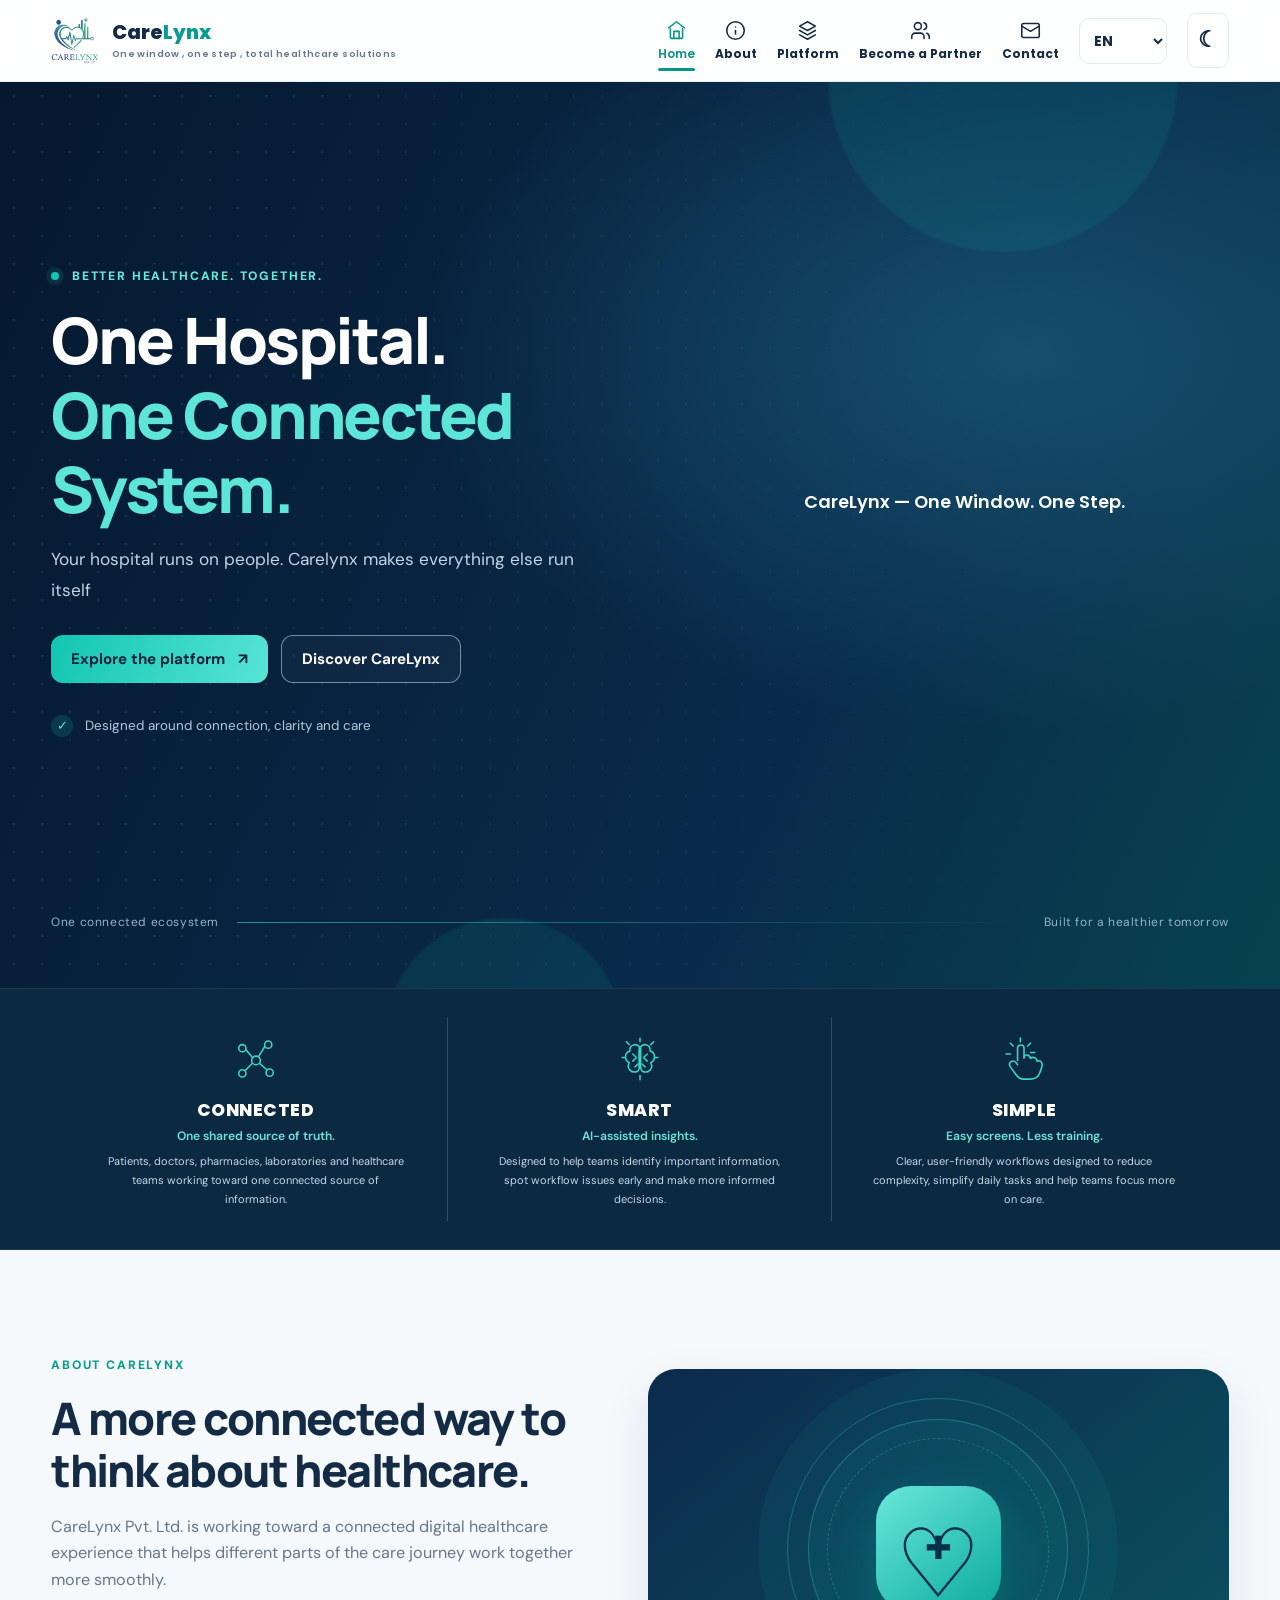
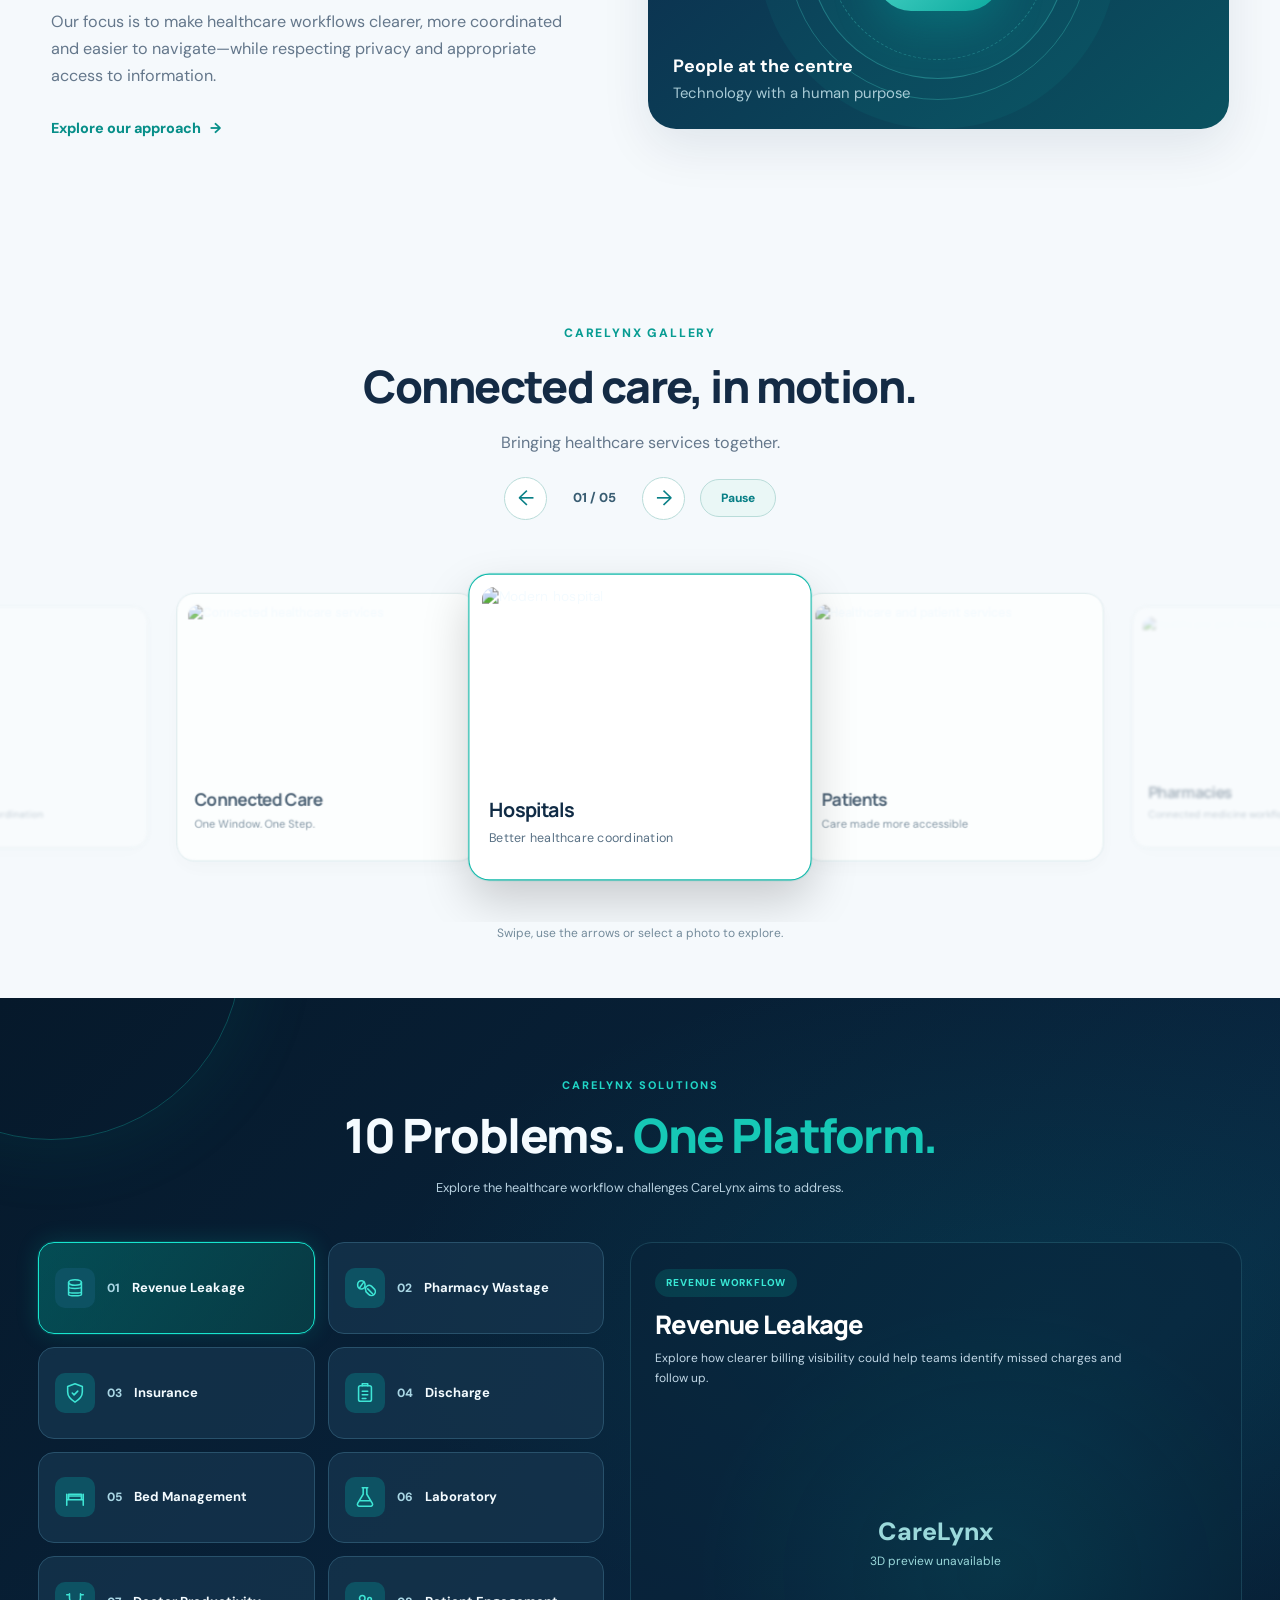
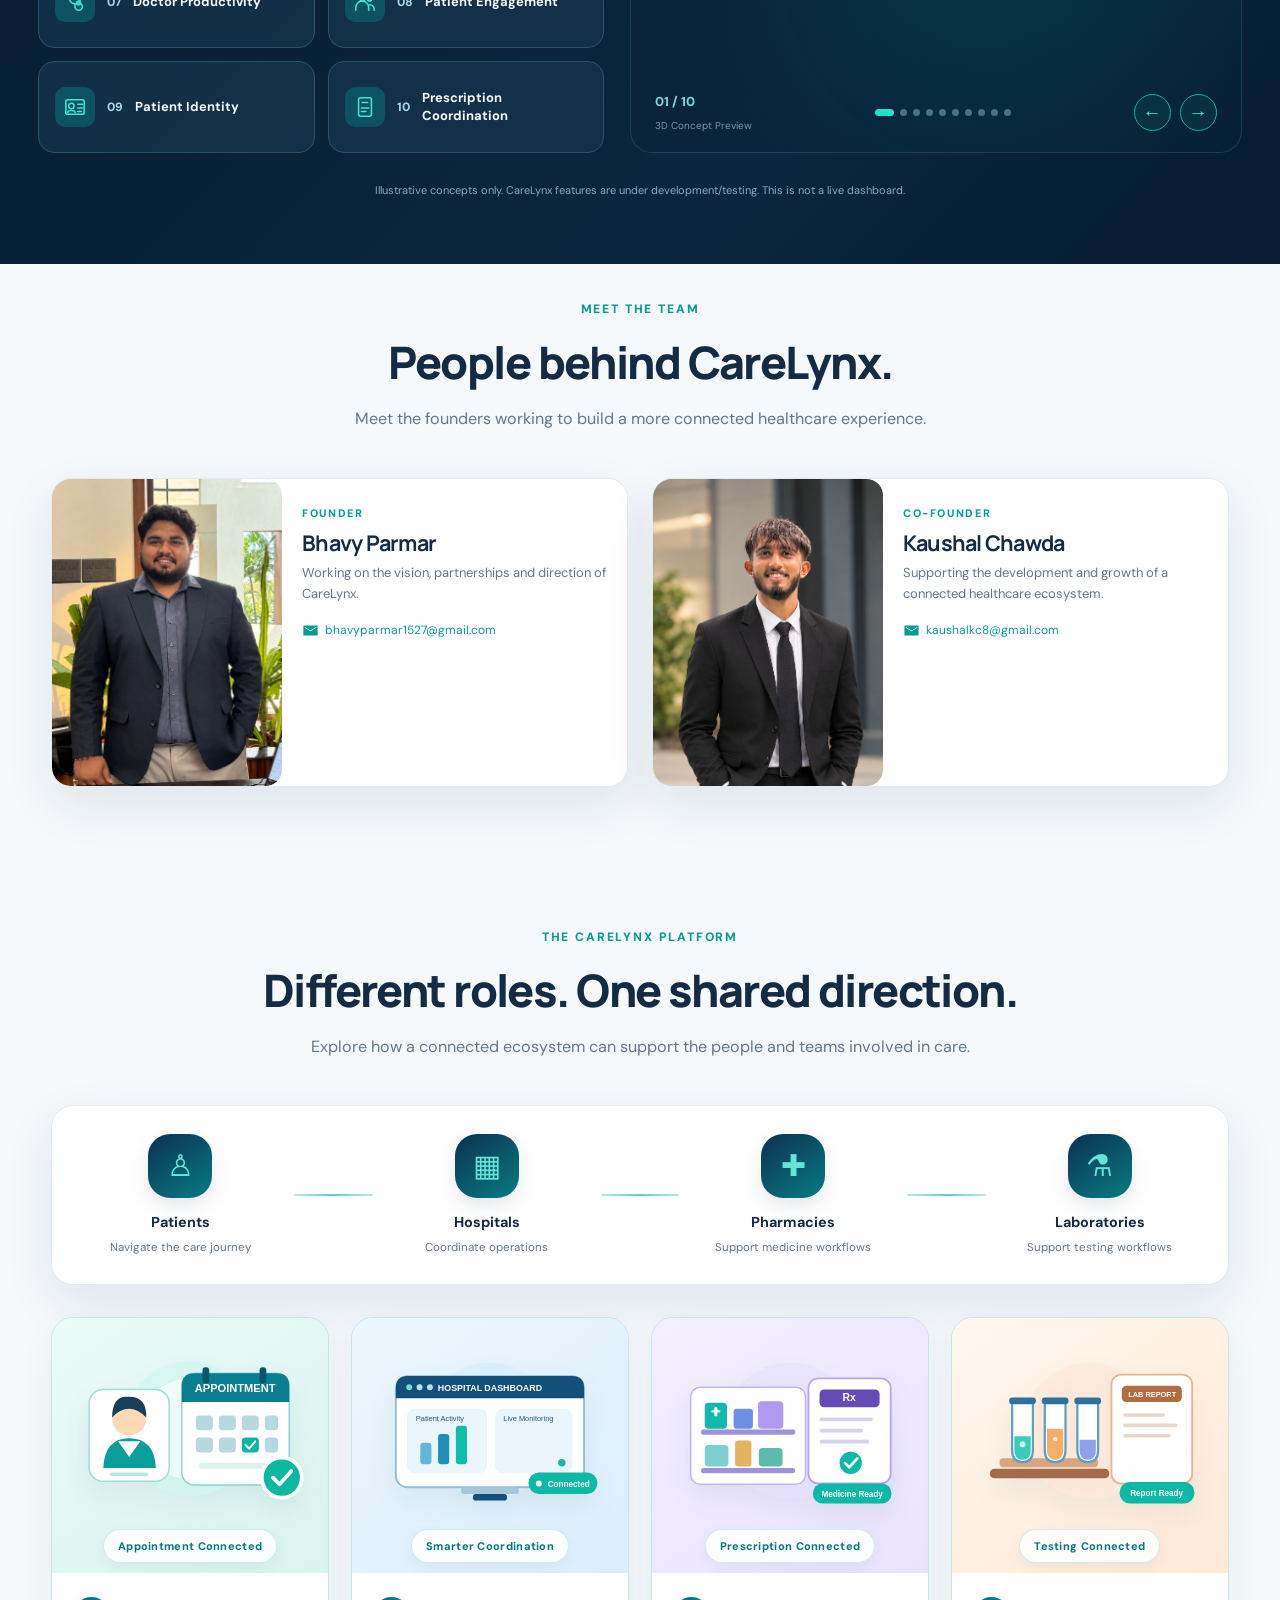
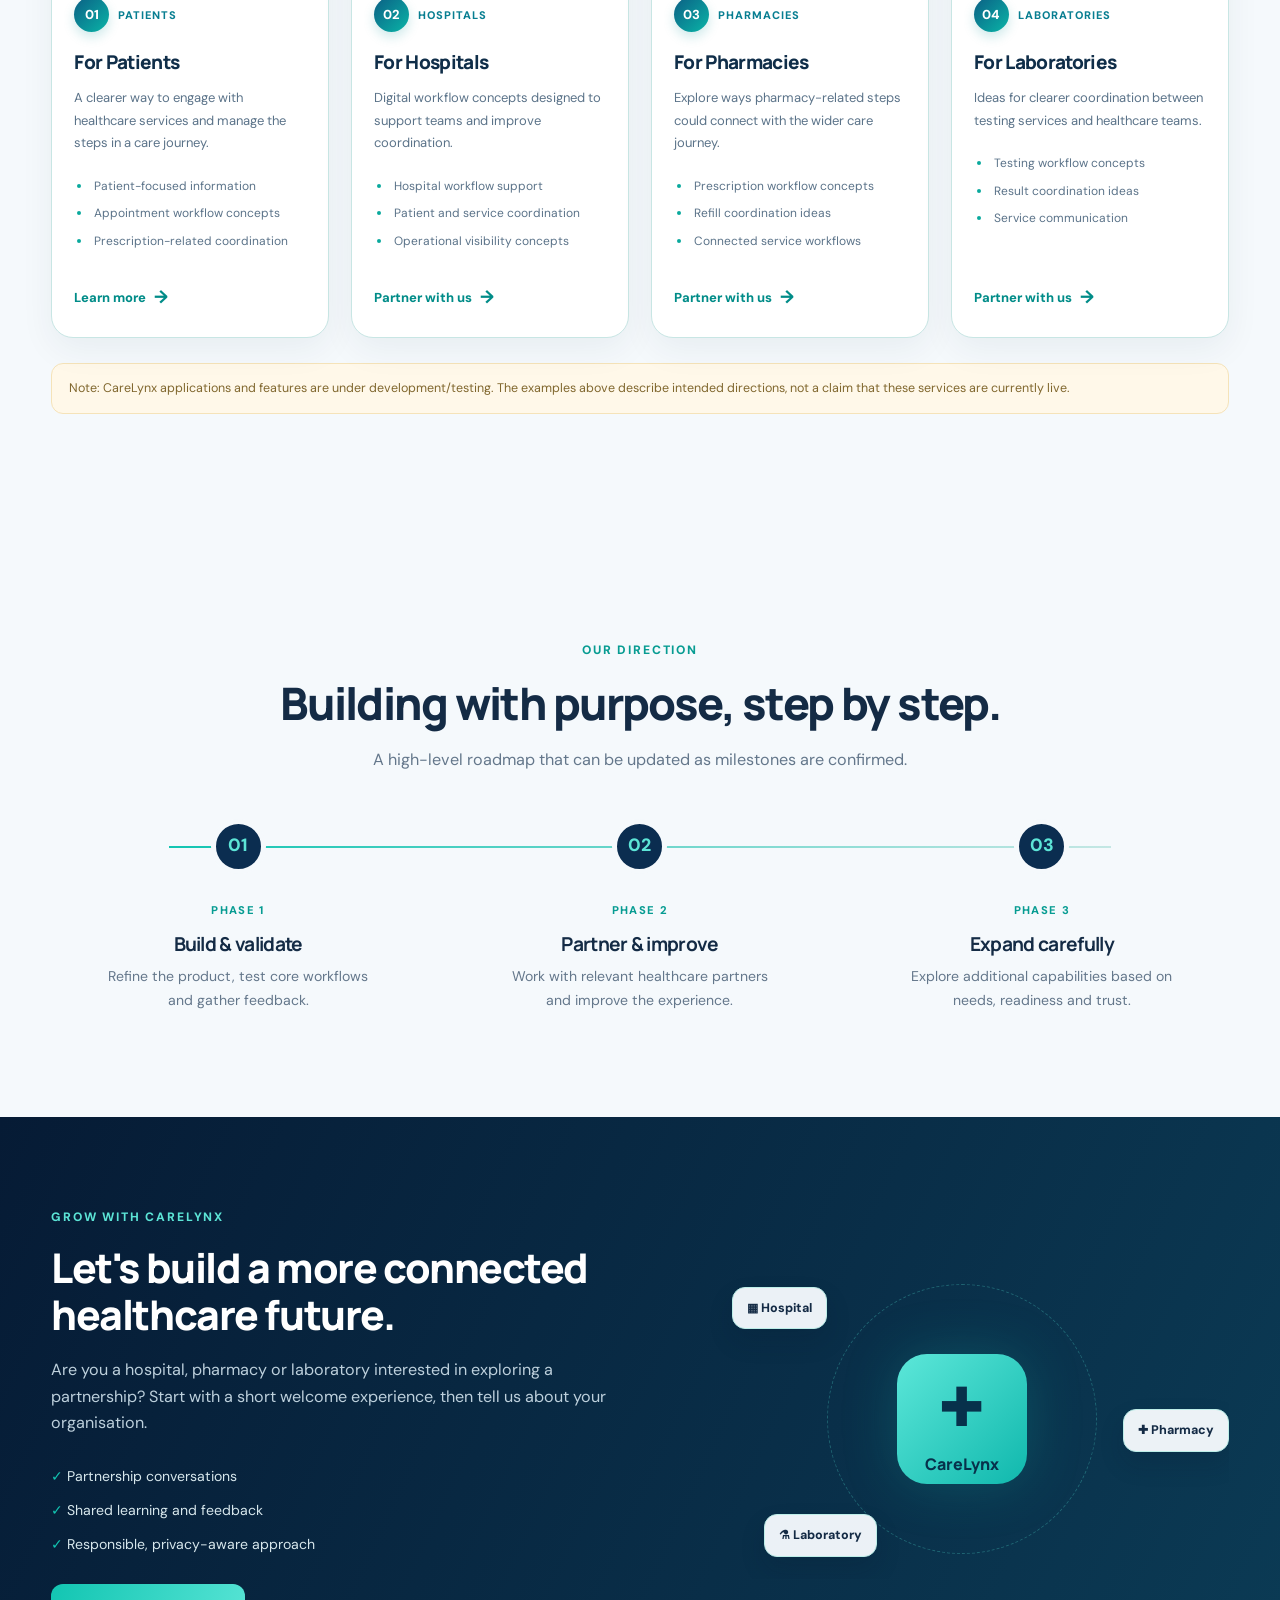
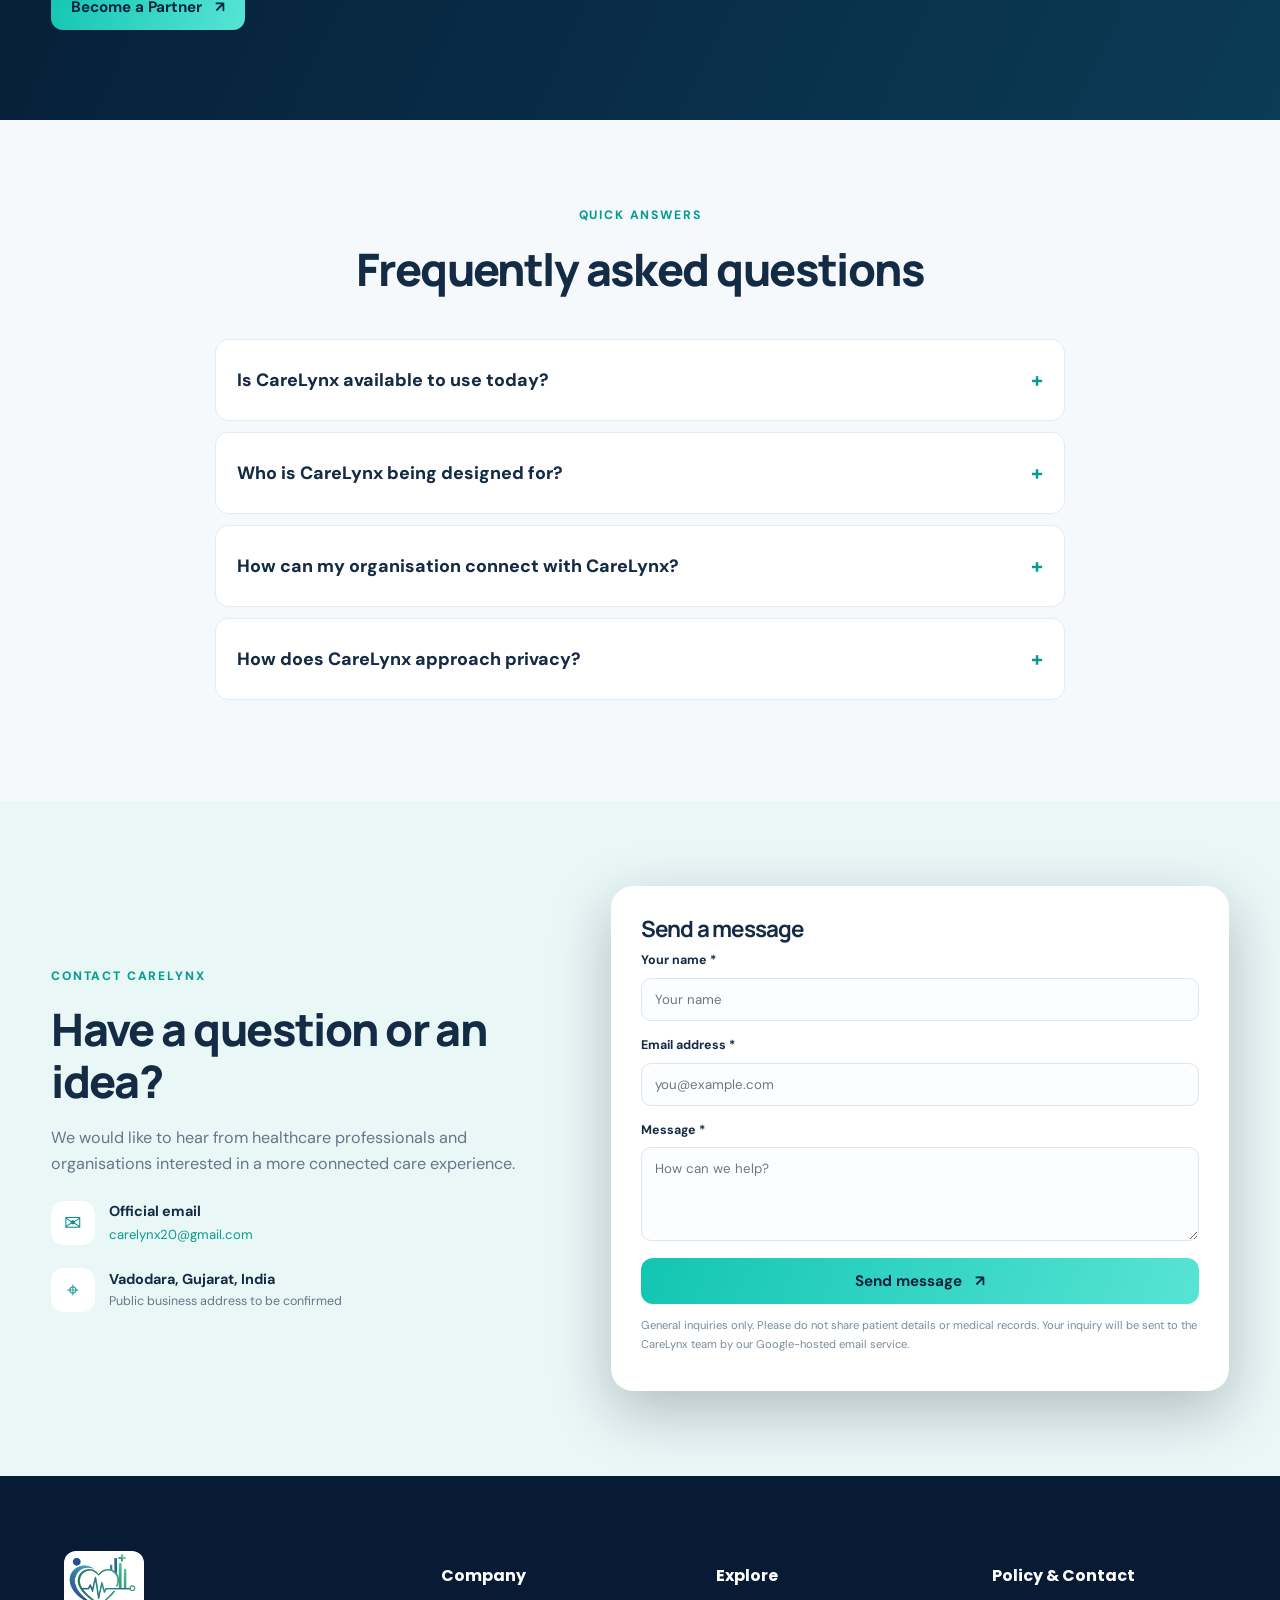
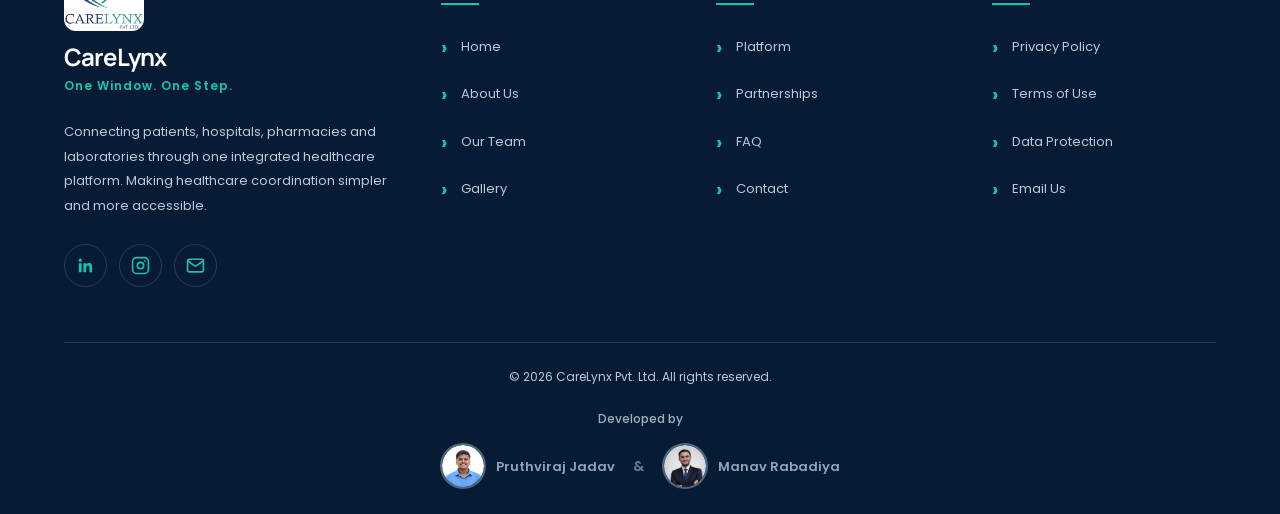
==== commit d37f012d: "new 3d models" ====
--- a/index.html
+++ b/index.html
@@ -45,6 +45,18 @@
     <script src="js/forms.js" defer></script>
     <!-- Site interactions such as menu, language and theme. -->
     <script src="js/script.js" defer></script>
+    <!-- Interactive Gallery and 10 Problems Showcase -->
+<!-- ============================================================
+     START: CARELYNX GALLERY & 10 PROBLEMS SCRIPTS
+     ============================================================ -->
+
+<!-- Interactive photo gallery -->
+<script src="js/gallery-showcase.js" defer></script>
+
+<!-- 10 Problems buttons and unique Three.js models -->
+<script src="js/problems-3d.js" defer></script>
+
+<!-- ............ END GALLERY & PROBLEMS SCRIPTS ............ -->
     <!-- Highlights the currently visible page section while scrolling. -->
     <script src="js/navigation.js" defer></script>
     <!-- Three.js is imported directly inside hero3d.js -->
@@ -74,7 +86,7 @@
           alt="CareLynx Pvt. Ltd. logo"
         /><span class="brand-wordmark"
           >Care<span class="brand-accent">Lynx</span
-          ><small>One Window. One Step.</small></span
+          ><small>One window , one step , total healthcare solutions</small></span
         ></a
       >
       <!-- Hamburger button for small-screen navigation. -->
@@ -132,11 +144,11 @@
             <span class="pulse-dot"></span> BETTER HEALTHCARE. TOGETHER.
           </p>
           <h1 id="heroTitle">
-            Connected care.<br /><span>Clearer possibilities.</span>
+            One Hospital.<br /><span>One Connected System.</span>
           </h1>
           <p class="hero-lead" id="heroLead">
-            CareLynx is building a connected healthcare ecosystem for patients,
-            hospitals, pharmacies and laboratories.
+            Your hospital runs on people. Carelynx makes everything
+else run itself
           </p>
           <!-- Primary links scroll to Platform and About. -->
           <div class="hero-actions">
@@ -190,18 +202,161 @@
            START: AUDIENCE STRIP
            PURPOSE: Quick overview of patients, hospitals, pharmacies and laboratories.
            =============================================================== -->
-      <section class="audience-strip" aria-label="CareLynx audiences">
-        <div><span>♙</span><b>Patients</b><small>Care access</small></div>
-        <div>
-          <span>▦</span><b>Hospitals</b><small>Care coordination</small>
-        </div>
-        <div>
-          <span>✚</span><b>Pharmacies</b><small>Prescription workflows</small>
-        </div>
-        <div>
-          <span>⚗</span><b>Laboratories</b><small>Testing coordination</small>
-        </div>
-      </section>
+     
+<!-- ============================================================
+     START: CARELYNX CORE VALUES STRIP
+     Connected | Smart | Simple
+     Replaces old Patients / Hospitals / Pharmacies / Labs strip
+     ============================================================ -->
+
+<section
+  class="audience-strip care-values-strip"
+  aria-label="Why CareLynx - Connected, Smart and Simple"
+>
+
+  <!-- VALUE 01: CONNECTED -->
+  <div class="value-card">
+
+    <div class="value-icon" aria-hidden="true">
+      <svg viewBox="0 0 64 64" fill="none"
+           stroke="currentColor" stroke-width="2.2"
+           stroke-linecap="round" stroke-linejoin="round">
+
+        <circle cx="13" cy="17" r="5"/>
+        <circle cx="49" cy="12" r="5"/>
+        <circle cx="32" cy="34" r="6"/>
+        <circle cx="13" cy="52" r="5"/>
+        <circle cx="51" cy="51" r="5"/>
+
+        <path d="M18 19L27 30"/>
+        <path d="M44 15L36 28"/>
+        <path d="M27 38L17 48"/>
+        <path d="M37 38L47 47"/>
+
+      </svg>
+    </div>
+
+    <h3>CONNECTED</h3>
+
+    <p class="value-tagline">
+      One shared source of truth.
+    </p>
+
+    <p class="value-description">
+      Patients, doctors, pharmacies, laboratories
+      and healthcare teams working toward one
+      connected source of information.
+    </p>
+
+  </div>
+
+
+  <!-- VALUE 02: SMART -->
+  <div class="value-card">
+
+    <div class="value-icon" aria-hidden="true">
+      <svg viewBox="0 0 64 64" fill="none"
+           stroke="currentColor" stroke-width="2.1"
+           stroke-linecap="round" stroke-linejoin="round">
+
+        <!-- Brain outline -->
+        <path d="M31 15
+                 C26 9 17 13 18 21
+                 C10 23 10 34 17 37
+                 C13 45 20 53 29 49
+                 L31 45 Z"/>
+
+        <path d="M33 15
+                 C38 9 47 13 46 21
+                 C54 23 54 34 47 37
+                 C51 45 44 53 35 49
+                 L33 45 Z"/>
+
+        <!-- Neural connections -->
+        <path d="M31 20V43"/>
+        <path d="M22 25L27 30L22 35"/>
+        <path d="M42 25L37 30L42 35"/>
+        <path d="M25 43L29 39"/>
+        <path d="M39 43L35 39"/>
+
+        <!-- AI signals -->
+        <path d="M32 3V8"/>
+        <path d="M13 8L17 12"/>
+        <path d="M51 8L47 12"/>
+        <path d="M7 30H11"/>
+        <path d="M53 30H57"/>
+        <path d="M32 55V61"/>
+
+      </svg>
+    </div>
+
+    <h3>SMART</h3>
+
+    <p class="value-tagline">
+      AI-assisted insights.
+    </p>
+
+    <p class="value-description">
+      Designed to help teams identify important
+      information, spot workflow issues early
+      and make more informed decisions.
+    </p>
+
+  </div>
+
+
+  <!-- VALUE 03: SIMPLE -->
+  <div class="value-card">
+
+    <div class="value-icon" aria-hidden="true">
+      <svg viewBox="0 0 64 64" fill="none"
+           stroke="currentColor" stroke-width="2.2"
+           stroke-linecap="round" stroke-linejoin="round">
+
+        <!-- Clicking hand -->
+        <path d="M23 34V17
+                 C23 11 32 11 32 17V31"/>
+
+        <path d="M32 29
+                 C34 25 40 26 41 31
+                 C45 28 50 31 50 35
+                 C55 33 58 37 57 42
+                 L54 51
+                 C52 57 47 60 40 60
+                 H31
+                 C27 60 24 58 21 54
+                 L13 43
+                 C9 37 16 32 21 37
+                 L23 40"/>
+
+        <!-- Click sparks -->
+        <path d="M27 3V8"/>
+        <path d="M13 10L17 14"/>
+        <path d="M7 25H13"/>
+        <path d="M41 10L37 14"/>
+        <path d="M47 23H41"/>
+
+      </svg>
+    </div>
+
+    <h3>SIMPLE</h3>
+
+    <p class="value-tagline">
+      Easy screens. Less training.
+    </p>
+
+    <p class="value-description">
+      Clear, user-friendly workflows designed
+      to reduce complexity, simplify daily tasks
+      and help teams focus more on care.
+    </p>
+
+  </div>
+
+</section>
+
+<!-- ................. END CARELYNX CORE VALUES STRIP ................. -->
+
       <!-- ........................................ END OF AUDIENCE STRIP ........................................ -->
 
       <!-- ===============================================================
@@ -241,154 +396,300 @@
       <!-- ........................................ END OF ABOUT CARELYNX ........................................ -->
 
       <!-- ============================================================
-     START: CARELYNX PHOTO GALLERY
-     Auto-scrolling healthcare photo gallery.
-     Replace sample image URLs with your own photos later.
+     
+<!-- ============================================================
+     START: INTERACTIVE CARELYNX GALLERY
+     Slow carousel, swipe, arrows and click-to-focus
      ============================================================ -->
 
-      <section class="care-gallery" id="gallery">
-        <div class="section-heading">
-          <p class="eyebrow">CARELYNX GALLERY</p>
-          <h2>Connected care, in motion.</h2>
-          <p>Bringing healthcare services together.</p>
-        </div>
+<section class="care-gallery" id="gallery">
+
+  <div class="section-heading">
+    <p class="eyebrow">CARELYNX GALLERY</p>
+    <h2>Connected care, in motion.</h2>
+    <p>Bringing healthcare services together.</p>
+  </div>
+
+  <div class="cl-gallery-controls">
+
+    <button
+      type="button"
+      class="cl-gallery-arrow"
+      id="clGalleryPrev"
+      aria-label="Previous gallery photo"
+    >&#8592;</button>
+
+    <span class="cl-gallery-counter" id="clGalleryCounter">
+      01 / 05
+    </span>
+
+    <button
+      type="button"
+      class="cl-gallery-arrow"
+      id="clGalleryNext"
+      aria-label="Next gallery photo"
+    >&#8594;</button>
+
+    <button
+      type="button"
+      class="cl-gallery-pause"
+      id="clGalleryPause"
+      aria-pressed="false"
+    >Pause</button>
+
+  </div>
+
+  <div
+    class="gallery-window cl-gallery-window"
+    id="clGalleryWindow"
+    role="region"
+    aria-roledescription="carousel"
+    aria-label="CareLynx healthcare photo gallery"
+    tabindex="0"
+  >
+
+    <div class="gallery-track cl-gallery-track">
+
+      <!-- PHOTO 01: HOSPITALS -->
+      <button type="button" class="gallery-card cl-gallery-card is-active"
+              aria-pressed="true">
+
+        <img
+          src="https://images.unsplash.com/photo-1538108149393-fbbd81895907?w=800&q=85"
+          alt="Modern hospital"
+          loading="lazy"
+        />
+
+        <div class="gallery-info">
+          <h3>Hospitals</h3>
+          <p>Better healthcare coordination</p>
+        </div>
+
+      </button>
+
+      <!-- PHOTO 02: PATIENTS -->
+      <button type="button" class="gallery-card cl-gallery-card"
+              aria-pressed="false">
+
+        <img
+          src="https://images.unsplash.com/photo-1559757148-5c350d0d3c56?w=800&q=85"
+          alt="Healthcare and patient services"
+          loading="lazy"
+        />
+
+        <div class="gallery-info">
+          <h3>Patients</h3>
+          <p>Care made more accessible</p>
+        </div>
+
+      </button>
+
+      <!-- PHOTO 03: PHARMACIES -->
+      <button type="button" class="gallery-card cl-gallery-card"
+              aria-pressed="false">
+
+        <img
+          src="https://images.unsplash.com/photo-1576091160399-112ba8d25d1d?w=800&q=85"
+          alt="Healthcare and medicine services"
+          loading="lazy"
+        />
+
+        <div class="gallery-info">
+          <h3>Pharmacies</h3>
+          <p>Connected medicine workflows</p>
+        </div>
+
+      </button>
+
+      <!-- PHOTO 04: LABORATORIES -->
+      <button type="button" class="gallery-card cl-gallery-card"
+              aria-pressed="false">
+
+        <img
+          src="https://images.unsplash.com/photo-1579154204601-01588f351e67?w=800&q=85"
+          alt="Medical laboratory"
+          loading="lazy"
+        />
+
+        <div class="gallery-info">
+          <h3>Laboratories</h3>
+          <p>Testing and report coordination</p>
+        </div>
+
+      </button>
+
+      <!-- PHOTO 05: CONNECTED CARE -->
+      <button type="button" class="gallery-card cl-gallery-card"
+              aria-pressed="false">
+
+        <img
+          src="https://images.unsplash.com/photo-1584982751601-97dcc096659c?w=800&q=85"
+          alt="Connected healthcare services"
+          loading="lazy"
+        />
+
+        <div class="gallery-info">
+          <h3>Connected Care</h3>
+          <p>One Window. One Step.</p>
+        </div>
+
+      </button>
+
+    </div>
+  </div>
+
+  <p class="cl-gallery-hint">
+    Swipe, use the arrows or select a photo to explore.
+  </p>
+
+</section>
+
+<!-- ............ END INTERACTIVE CARELYNX GALLERY ............ -->
+
+
+<!-- ============================================================
+     START: 10 PROBLEMS. ONE PLATFORM.
+     Interactive problem selector and dashboard concept
+     ============================================================ -->
+
+
+<!-- ============================================================
+     START: CARELYNX 10 PROBLEMS — PREMIUM 3D SHOWCASE
+     ============================================================ -->
+
+<section class="cl3d" id="carelynx-problems">
+
+  <div class="cl3d-inner">
+
+    <!-- SECTION HEADING -->
+
+    <header class="cl3d-heading">
+
+      <p class="cl3d-eyebrow" id="cl3dEyebrow">
+        CARELYNX SOLUTIONS
+      </p>
+
+      <h2 id="cl3dHeading">
+        10 Problems. <span>One Platform.</span>
+      </h2>
+
+      <p id="cl3dIntro">
+        Explore the healthcare workflow challenges
+        CareLynx aims to address.
+      </p>
+
+    </header>
+
+    <!-- MAIN TWO-COLUMN LAYOUT -->
+
+    <div class="cl3d-layout">
+
+      <!-- LEFT: TEN SELECTABLE PROBLEMS -->
+
+      <nav
+        class="cl3d-tabs"
+        id="cl3dTabs"
+        aria-label="Explore healthcare challenges"
+      >
+        <!-- Buttons are generated by problems-3d.js -->
+      </nav>
+
+      <!-- RIGHT: 3D ANIMATED PREVIEW -->
+
+      <div class="cl3d-detail">
+
+        <div class="cl3d-copy">
+
+          <span class="cl3d-category" id="cl3dCategory">
+            REVENUE WORKFLOW
+          </span>
+
+          <h3 id="cl3dTitle">
+            Revenue Leakage
+          </h3>
+
+          <p id="cl3dDescription" aria-live="polite">
+            Explore how clearer billing visibility
+            could help teams identify missed charges
+            and follow up.
+          </p>
+
+        </div>
+
+        <!-- Real Three.js scene is inserted here -->
 
         <div
-          class="gallery-window"
-          tabindex="0"
-          aria-label="CareLynx healthcare photo gallery"
+          class="cl3d-stage"
+          id="cl3dStage"
+          role="img"
+          aria-label="Animated 3D CareLynx workflow illustration"
         >
-          <div class="gallery-track">
-            <!-- PHOTO 1: HOSPITAL -->
-            <article class="gallery-card">
-              <img
-                src="https://images.unsplash.com/photo-1538108149393-fbbd81895907?w=800&q=85"
-                alt="Modern hospital"
-                loading="lazy"
-              />
-              <div class="gallery-info">
-                <h3>Hospitals</h3>
-                <p>Better healthcare coordination</p>
-              </div>
-            </article>
-
-            <!-- PHOTO 2: PATIENT -->
-            <article class="gallery-card">
-              <img
-                src="https://images.unsplash.com/photo-1559757148-5c350d0d3c56?w=800&q=85"
-                alt="Healthcare and patient services"
-                loading="lazy"
-              />
-              <div class="gallery-info">
-                <h3>Patients</h3>
-                <p>Care made more accessible</p>
-              </div>
-            </article>
-
-            <!-- PHOTO 3: PHARMACY -->
-            <article class="gallery-card">
-              <img
-                src="https://images.unsplash.com/photo-1576091160399-112ba8d25d1d?w=800&q=85"
-                alt="Healthcare and medicine services"
-                loading="lazy"
-              />
-              <div class="gallery-info">
-                <h3>Pharmacies</h3>
-                <p>Connected medicine workflows</p>
-              </div>
-            </article>
-
-            <!-- PHOTO 4: LABORATORY -->
-            <article class="gallery-card">
-              <img
-                src="https://images.unsplash.com/photo-1579154204601-01588f351e67?w=800&q=85"
-                alt="Medical laboratory"
-                loading="lazy"
-              />
-              <div class="gallery-info">
-                <h3>Laboratories</h3>
-                <p>Testing and report coordination</p>
-              </div>
-            </article>
-
-            <!-- PHOTO 5: CONNECTED CARE -->
-            <article class="gallery-card">
-              <img
-                src="https://images.unsplash.com/photo-1584982751601-97dcc096659c?w=800&q=85"
-                alt="Connected healthcare services"
-                loading="lazy"
-              />
-              <div class="gallery-info">
-                <h3>Connected Care</h3>
-                <p>One Window. One Step.</p>
-              </div>
-            </article>
-
-            <!-- DUPLICATE CARDS FOR SEAMLESS INFINITE SCROLL -->
-            <!-- aria-hidden prevents duplicate content being read twice. -->
-
-            <article class="gallery-card" aria-hidden="true">
-              <img
-                src="https://images.unsplash.com/photo-1538108149393-fbbd81895907?w=800&q=85"
-                alt=""
-                loading="lazy"
-              />
-              <div class="gallery-info">
-                <h3>Hospitals</h3>
-                <p>Better healthcare coordination</p>
-              </div>
-            </article>
-
-            <article class="gallery-card" aria-hidden="true">
-              <img
-                src="https://images.unsplash.com/photo-1559757148-5c350d0d3c56?w=800&q=85"
-                alt=""
-                loading="lazy"
-              />
-              <div class="gallery-info">
-                <h3>Patients</h3>
-                <p>Care made more accessible</p>
-              </div>
-            </article>
-
-            <article class="gallery-card" aria-hidden="true">
-              <img
-                src="https://images.unsplash.com/photo-1576091160399-112ba8d25d1d?w=800&q=85"
-                alt=""
-                loading="lazy"
-              />
-              <div class="gallery-info">
-                <h3>Pharmacies</h3>
-                <p>Connected medicine workflows</p>
-              </div>
-            </article>
-
-            <article class="gallery-card" aria-hidden="true">
-              <img
-                src="https://images.unsplash.com/photo-1579154204601-01588f351e67?w=800&q=85"
-                alt=""
-                loading="lazy"
-              />
-              <div class="gallery-info">
-                <h3>Laboratories</h3>
-                <p>Testing and report coordination</p>
-              </div>
-            </article>
-
-            <article class="gallery-card" aria-hidden="true">
-              <img
-                src="https://images.unsplash.com/photo-1584982751601-97dcc096659c?w=800&q=85"
-                alt=""
-                loading="lazy"
-              />
-              <div class="gallery-info">
-                <h3>Connected Care</h3>
-                <p>One Window. One Step.</p>
-              </div>
-            </article>
+          <div class="cl3d-loading">
+            Preparing 3D preview...
           </div>
         </div>
-      </section>
+
+        <!-- NAVIGATION -->
+
+        <div class="cl3d-footer">
+
+          <div class="cl3d-footer-left">
+
+            <span class="cl3d-counter" id="cl3dCounter">
+              01 / 10
+            </span>
+
+            <span class="cl3d-preview-label" id="cl3dPreviewLabel">
+              3D Concept Preview
+            </span>
+
+          </div>
+
+          <div class="cl3d-dots" id="cl3dDots">
+            <!-- Pagination dots generated by JS -->
+          </div>
+
+          <div class="cl3d-arrows">
+
+            <button
+              type="button"
+              id="cl3dPrev"
+              aria-label="Previous problem"
+            >
+              &#8592;
+            </button>
+
+            <button
+              type="button"
+              id="cl3dNext"
+              aria-label="Next problem"
+            >
+              &#8594;
+            </button>
+
+          </div>
+
+        </div>
+
+      </div>
+
+    </div>
+
+    <p class="cl3d-disclaimer" id="cl3dDisclaimer">
+      Illustrative concepts only. CareLynx features
+      are under development/testing.
+      This is not a live dashboard.
+    </p>
+
+  </div>
+
+</section>
+
+<!-- ............ END CARELYNX 10 PROBLEMS 3D SHOWCASE ............ -->
+
+
+<!-- ............ END 10 PROBLEMS. ONE PLATFORM. ............ -->
+
 
       <!-- ................ END OF CARELYNX PHOTO GALLERY ................ -->
 
@@ -521,64 +822,753 @@
           </div>
         </div>
         <!-- Cards describe the proposed experience for each user group. -->
-        <div class="solution-grid">
-          <article class="solution-card reveal">
-            <span class="card-icon">♙</span>
-            <h3>For Patients</h3>
-            <p>
-              A clearer way to engage with healthcare services and manage the
-              steps in a care journey.
-            </p>
-            <ul>
-              <li>Patient-focused information</li>
-              <li>Appointment workflow concepts</li>
-              <li>Prescription-related coordination</li>
-            </ul>
-            <a href="#contact" class="text-link">Learn more →</a>
-          </article>
-          <article class="solution-card reveal">
-            <span class="card-icon icon-blue">▦</span>
-            <h3>For Hospitals</h3>
-            <p>
-              Digital workflow concepts designed to support teams and improve
-              coordination.
-            </p>
-            <ul>
-              <li>Hospital workflow support</li>
-              <li>Patient and service coordination</li>
-              <li>Operational visibility concepts</li>
-            </ul>
-            <a href="#partners" class="text-link">Partner with us →</a>
-          </article>
-          <article class="solution-card reveal">
-            <span class="card-icon icon-violet">✚</span>
-            <h3>For Pharmacies</h3>
-            <p>
-              Explore ways pharmacy-related steps could connect with the wider
-              care journey.
-            </p>
-            <ul>
-              <li>Prescription workflow concepts</li>
-              <li>Refill coordination ideas</li>
-              <li>Connected service workflows</li>
-            </ul>
-            <a href="#partners" class="text-link">Partner with us →</a>
-          </article>
-          <article class="solution-card reveal">
-            <span class="card-icon icon-orange">⚗</span>
-            <h3>For Laboratories</h3>
-            <p>
-              Ideas for clearer coordination between testing services and
-              healthcare teams.
-            </p>
-            <ul>
-              <li>Testing workflow concepts</li>
-              <li>Result coordination ideas</li>
-              <li>Service communication</li>
-            </ul>
-            <a href="#partners" class="text-link">Partner with us →</a>
-          </article>
-        </div>
+       
+<!-- ============================================================
+     START: CARELYNX ANIMATED HEALTHCARE CARDS
+     Four lightweight SVG illustrations
+     No external images or animation libraries
+     ============================================================ -->
+
+<div class="care-role-grid">
+
+  <!-- ========================================================
+       CARD 01: PATIENTS
+       Animation: Appointment booking and confirmation
+       ======================================================== -->
+
+  <article class="care-role-card reveal">
+
+    <div class="care-role-art care-art-patient">
+
+      <svg viewBox="0 0 340 220"
+           xmlns="http://www.w3.org/2000/svg"
+           aria-hidden="true">
+
+        <!-- Background circles -->
+        <circle cx="170" cy="105" r="91"
+                fill="#CFF7F0" opacity=".65"/>
+
+        <circle cx="170" cy="105" r="68"
+                fill="#FFFFFF" opacity=".6"/>
+
+        <!-- Patient avatar -->
+        <g class="care-float-slow">
+
+          <rect x="34" y="52" width="108" height="124"
+                rx="19" fill="#FFFFFF"
+                stroke="#9DDED5" stroke-width="2"/>
+
+          <circle cx="88" cy="91" r="23"
+                  fill="#FFD8B4"/>
+
+          <path d="M65 90 Q65 59 88 62
+                   Q112 62 111 90
+                   Q100 78 88 78
+                   Q75 78 65 90"
+                fill="#173F5A"/>
+
+          <path d="M53 158 Q55 118 88 118
+                   Q122 118 124 158"
+                fill="#0C9E9C"/>
+
+          <path d="M73 122 L88 143 L103 122"
+                fill="#FFFFFF"/>
+
+          <rect x="62" y="164" width="52"
+                height="5" rx="2.5"
+                fill="#B9E7E1"/>
+
+        </g>
+
+        <!-- Appointment calendar -->
+        <g class="care-float">
+
+          <rect x="159" y="30"
+                width="145" height="151"
+                rx="17" fill="#FFFFFF"
+                stroke="#8AD5CC"
+                stroke-width="2"/>
+
+          <path d="M176 30 H287
+                   Q304 30 304 47
+                   V69 H159 V47
+                   Q159 30 176 30"
+                fill="#087E90"/>
+
+          <rect x="187" y="22"
+                width="9" height="22"
+                rx="4" fill="#0C566B"/>
+
+          <rect x="264" y="22"
+                width="9" height="22"
+                rx="4" fill="#0C566B"/>
+
+          <text x="231" y="56"
+                text-anchor="middle"
+                fill="white"
+                font-size="15"
+                font-weight="700"
+                font-family="Arial">
+            APPOINTMENT
+          </text>
+
+          <!-- Calendar dates -->
+          <g fill="#B7D8DC">
+            <rect x="178" y="87" width="23"
+                  height="20" rx="5"/>
+            <rect x="209" y="87" width="23"
+                  height="20" rx="5"/>
+            <rect x="240" y="87" width="23"
+                  height="20" rx="5"/>
+            <rect x="271" y="87" width="18"
+                  height="20" rx="5"/>
+
+            <rect x="178" y="117" width="23"
+                  height="20" rx="5"/>
+            <rect x="209" y="117" width="23"
+                  height="20" rx="5"/>
+            <rect x="271" y="117" width="18"
+                  height="20" rx="5"/>
+          </g>
+
+          <!-- Selected date -->
+          <rect class="care-date-pulse"
+                x="240" y="117"
+                width="23" height="20"
+                rx="5" fill="#0AB79F"/>
+
+          <path d="M245 127 L250 132 L258 122"
+                fill="none"
+                stroke="white"
+                stroke-width="2.6"
+                stroke-linecap="round"
+                stroke-linejoin="round"/>
+
+          <rect x="182" y="151"
+                width="99" height="8"
+                rx="4" fill="#DDF2EF"/>
+
+        </g>
+
+        <!-- Animated booking success -->
+        <g class="care-success-pop">
+
+          <circle cx="294" cy="171" r="27"
+                  fill="#0BB99F"
+                  stroke="#FFFFFF"
+                  stroke-width="5"/>
+
+          <path d="M282 171 L291 180 L307 162"
+                fill="none"
+                stroke="#FFFFFF"
+                stroke-width="5"
+                stroke-linecap="round"
+                stroke-linejoin="round"/>
+
+        </g>
+
+      </svg>
+
+      <span class="care-art-caption">
+        Appointment Connected
+      </span>
+
+    </div>
+
+    <div class="care-role-content">
+
+      <div class="care-role-number">
+        <span>01</span>
+        PATIENTS
+      </div>
+
+      <h3>For Patients</h3>
+
+      <p>
+        A clearer way to engage with healthcare services
+        and manage the steps in a care journey.
+      </p>
+
+      <ul>
+        <li>Patient-focused information</li>
+        <li>Appointment workflow concepts</li>
+        <li>Prescription-related coordination</li>
+      </ul>
+
+      <a href="#contact" class="care-role-link">
+        Learn more <span>→</span>
+      </a>
+
+    </div>
+
+  </article>
+
+  <!-- ................ END PATIENT CARD ................ -->
+
+
+  <!-- ========================================================
+       CARD 02: HOSPITALS
+       Animation: Dashboard, data bars and heartbeat
+       ======================================================== -->
+
+  <article class="care-role-card reveal">
+
+    <div class="care-role-art care-art-hospital">
+
+      <svg viewBox="0 0 340 220"
+           xmlns="http://www.w3.org/2000/svg"
+           aria-hidden="true">
+
+        <circle cx="170" cy="108" r="92"
+                fill="#D8EDFF" opacity=".7"/>
+
+        <!-- Dashboard monitor -->
+        <g class="care-float-slow">
+
+          <rect x="43" y="34"
+                width="254" height="150"
+                rx="16"
+                fill="#FFFFFF"
+                stroke="#8FBEDC"
+                stroke-width="2.5"/>
+
+          <path d="M59 34 H281
+                   Q297 34 297 50
+                   V64 H43 V50
+                   Q43 34 59 34"
+                fill="#124F79"/>
+
+          <circle cx="61" cy="49" r="4"
+                  fill="#66E0D0"/>
+
+          <circle cx="75" cy="49" r="4"
+                  fill="#B7E2E9"/>
+
+          <circle cx="89" cy="49" r="4"
+                  fill="#B7E2E9"/>
+
+          <text x="170" y="54"
+                text-anchor="middle"
+                font-family="Arial"
+                font-size="12"
+                font-weight="700"
+                fill="#FFFFFF">
+            HOSPITAL DASHBOARD
+          </text>
+
+          <!-- Left dashboard panel -->
+          <rect x="58" y="78"
+                width="108" height="87"
+                rx="10"
+                fill="#EAF6FC"/>
+
+          <text x="70" y="94"
+                fill="#265B79"
+                font-size="10"
+                font-family="Arial">
+            Patient Activity
+          </text>
+
+          <!-- Animated chart bars -->
+          <rect class="care-bar care-bar-one"
+                x="76" y="124"
+                width="15" height="29"
+                rx="4" fill="#63B6D9"/>
+
+          <rect class="care-bar care-bar-two"
+                x="100" y="112"
+                width="15" height="41"
+                rx="4" fill="#1E8FB7"/>
+
+          <rect class="care-bar care-bar-three"
+                x="124" y="101"
+                width="15" height="52"
+                rx="4" fill="#10BDAA"/>
+
+          <!-- Right panel -->
+          <rect x="177" y="78"
+                width="104" height="87"
+                rx="10"
+                fill="#EAF6FC"/>
+
+          <text x="188" y="94"
+                fill="#265B79"
+                font-size="10"
+                font-family="Arial">
+            Live Monitoring
+          </text>
+
+          <!-- Heartbeat animation -->
+          <path class="care-heart-line"
+                d="M184 127
+                   H197 L205 118
+                   L213 142 L223 109
+                   L232 127 H272"
+                fill="none"
+                stroke="#0BB9A6"
+                stroke-width="3.5"
+                stroke-linecap="round"
+                stroke-linejoin="round"/>
+
+          <circle class="care-status-pulse"
+                  cx="267" cy="151" r="5"
+                  fill="#0BB9A6"/>
+
+          <rect x="131" y="184"
+                width="78" height="9"
+                rx="4" fill="#A5C7D9"/>
+
+          <rect x="147" y="193"
+                width="46" height="9"
+                rx="4" fill="#124F79"/>
+
+        </g>
+
+        <!-- Floating live status -->
+        <g class="care-success-pop">
+
+          <rect x="222" y="164"
+                width="93" height="29"
+                rx="14"
+                fill="#0BB9A6"/>
+
+          <circle cx="236" cy="179"
+                  r="4" fill="#FFFFFF"/>
+
+          <text x="248" y="183"
+                fill="#FFFFFF"
+                font-size="11"
+                font-weight="700"
+                font-family="Arial">
+            Connected
+          </text>
+
+        </g>
+
+      </svg>
+
+      <span class="care-art-caption">
+        Smarter Coordination
+      </span>
+
+    </div>
+
+    <div class="care-role-content">
+
+      <div class="care-role-number">
+        <span>02</span>
+        HOSPITALS
+      </div>
+
+      <h3>For Hospitals</h3>
+
+      <p>
+        Digital workflow concepts designed to support
+        teams and improve coordination.
+      </p>
+
+      <ul>
+        <li>Hospital workflow support</li>
+        <li>Patient and service coordination</li>
+        <li>Operational visibility concepts</li>
+      </ul>
+
+      <a href="#partners" class="care-role-link">
+        Partner with us <span>→</span>
+      </a>
+
+    </div>
+
+  </article>
+
+  <!-- ................ END HOSPITAL CARD ................ -->
+
+
+  <!-- ========================================================
+       CARD 03: PHARMACIES
+       Animation: Digital prescription and medicine ready
+       ======================================================== -->
+
+  <article class="care-role-card reveal">
+
+    <div class="care-role-art care-art-pharmacy">
+
+      <svg viewBox="0 0 340 220"
+           xmlns="http://www.w3.org/2000/svg"
+           aria-hidden="true">
+
+        <circle cx="170" cy="108" r="92"
+                fill="#E7E2FF" opacity=".65"/>
+
+        <!-- Medicine shelves -->
+        <g class="care-float-slow">
+
+          <rect x="36" y="49"
+                width="155" height="131"
+                rx="13"
+                fill="#FFFFFF"
+                stroke="#C2B6F1"
+                stroke-width="2"/>
+
+          <rect x="50" y="106"
+                width="127" height="7"
+                rx="3" fill="#9F93D8"/>
+
+          <rect x="50" y="158"
+                width="127" height="7"
+                rx="3" fill="#9F93D8"/>
+
+          <!-- Medicine boxes -->
+          <rect x="55" y="70"
+                width="30" height="35"
+                rx="5" fill="#12B8AB"/>
+
+          <rect x="64" y="80"
+                width="12" height="3"
+                rx="1" fill="#FFFFFF"/>
+
+          <rect x="68" y="76"
+                width="4" height="12"
+                rx="1" fill="#FFFFFF"/>
+
+          <rect x="94" y="78"
+                width="26" height="27"
+                rx="4" fill="#6D8FE5"/>
+
+          <rect x="127" y="68"
+                width="34" height="37"
+                rx="5" fill="#B09AF0"/>
+
+          <rect x="55" y="127"
+                width="32" height="29"
+                rx="5" fill="#80CFD0"/>
+
+          <rect x="96" y="121"
+                width="22" height="35"
+                rx="4" fill="#E4B55E"/>
+
+          <rect x="128" y="131"
+                width="32" height="25"
+                rx="5" fill="#5DBAAE"/>
+
+        </g>
+
+        <!-- Incoming digital prescription -->
+        <g class="care-prescription-slide">
+
+          <rect x="195" y="37"
+                width="111" height="142"
+                rx="13"
+                fill="#FFFFFF"
+                stroke="#B9A5E8"
+                stroke-width="2.5"/>
+
+          <rect x="210" y="52"
+                width="81" height="24"
+                rx="6" fill="#654BB6"/>
+
+          <text x="250" y="68"
+                text-anchor="middle"
+                font-family="Arial"
+                font-size="14"
+                font-weight="700"
+                fill="#FFFFFF">
+            Rx
+          </text>
+
+          <rect x="210" y="90"
+                width="72" height="5"
+                rx="2.5" fill="#D8D2F0"/>
+
+          <rect x="210" y="105"
+                width="59" height="5"
+                rx="2.5" fill="#D8D2F0"/>
+
+          <rect x="210" y="120"
+                width="67" height="5"
+                rx="2.5" fill="#D8D2F0"/>
+
+          <circle class="care-status-pulse"
+                  cx="252" cy="151"
+                  r="15" fill="#0BB9A6"/>
+
+          <path d="M244 151 L250 157 L261 145"
+                fill="none"
+                stroke="#FFFFFF"
+                stroke-width="3.5"
+                stroke-linecap="round"
+                stroke-linejoin="round"/>
+
+        </g>
+
+        <!-- Ready status -->
+        <g class="care-success-pop">
+
+          <rect x="201" y="179"
+                width="106" height="27"
+                rx="13"
+                fill="#0BB9A6"/>
+
+          <text x="254" y="197"
+                text-anchor="middle"
+                fill="#FFFFFF"
+                font-family="Arial"
+                font-size="11"
+                font-weight="700">
+            Medicine Ready
+          </text>
+
+        </g>
+
+      </svg>
+
+      <span class="care-art-caption">
+        Prescription Connected
+      </span>
+
+    </div>
+
+    <div class="care-role-content">
+
+      <div class="care-role-number">
+        <span>03</span>
+        PHARMACIES
+      </div>
+
+      <h3>For Pharmacies</h3>
+
+      <p>
+        Explore ways pharmacy-related steps could connect
+        with the wider care journey.
+      </p>
+
+      <ul>
+        <li>Prescription workflow concepts</li>
+        <li>Refill coordination ideas</li>
+        <li>Connected service workflows</li>
+      </ul>
+
+      <a href="#partners" class="care-role-link">
+        Partner with us <span>→</span>
+      </a>
+
+    </div>
+
+  </article>
+
+  <!-- ................ END PHARMACY CARD ................ -->
+
+
+  <!-- ========================================================
+       CARD 04: LABORATORIES
+       Animation: Test tubes and digital report
+       ======================================================== -->
+
+  <article class="care-role-card reveal">
+
+    <div class="care-role-art care-art-lab">
+
+      <svg viewBox="0 0 340 220"
+           xmlns="http://www.w3.org/2000/svg"
+           aria-hidden="true">
+
+        <circle cx="170" cy="108" r="92"
+                fill="#FFE9D9" opacity=".7"/>
+
+        <!-- Laboratory test tube stand -->
+        <g class="care-float-slow">
+
+          <rect x="35" y="159"
+                width="161" height="13"
+                rx="6" fill="#A46B49"/>
+
+          <rect x="48" y="145"
+                width="133" height="12"
+                rx="5" fill="#D7A681"/>
+
+          <!-- Tube 1 -->
+          <path d="M65 67 V134
+                   Q65 150 79 150
+                   Q93 150 93 134
+                   V67"
+                fill="#FFFFFF"
+                stroke="#5E9FC1"
+                stroke-width="3"/>
+
+          <path class="care-liquid-one"
+                d="M68 115 H90
+                   V134 Q90 147 79 147
+                   Q68 147 68 134 Z"
+                fill="#16C3AE"
+                opacity=".85"/>
+
+          <rect x="61" y="63"
+                width="36" height="9"
+                rx="4" fill="#2E7397"/>
+
+          <!-- Tube 2 -->
+          <path d="M109 67 V134
+                   Q109 150 123 150
+                   Q137 150 137 134
+                   V67"
+                fill="#FFFFFF"
+                stroke="#5E9FC1"
+                stroke-width="3"/>
+
+          <path class="care-liquid-two"
+                d="M112 105 H134
+                   V134 Q134 147 123 147
+                   Q112 147 112 134 Z"
+                fill="#F2A65A"
+                opacity=".9"/>
+
+          <rect x="105" y="63"
+                width="36" height="9"
+                rx="4" fill="#2E7397"/>
+
+          <!-- Tube 3 -->
+          <path d="M153 67 V134
+                   Q153 150 167 150
+                   Q181 150 181 134
+                   V67"
+                fill="#FFFFFF"
+                stroke="#5E9FC1"
+                stroke-width="3"/>
+
+          <path class="care-liquid-three"
+                d="M156 120 H178
+                   V134 Q178 147 167 147
+                   Q156 147 156 134 Z"
+                fill="#7B91E8"
+                opacity=".85"/>
+
+          <rect x="149" y="63"
+                width="36" height="9"
+                rx="4" fill="#2E7397"/>
+
+          <!-- Bubbles -->
+          <circle class="care-bubble care-bubble-one"
+                  cx="79" cy="126"
+                  r="4" fill="#FFFFFF"
+                  opacity=".8"/>
+
+          <circle class="care-bubble care-bubble-two"
+                  cx="123" cy="119"
+                  r="3" fill="#FFFFFF"
+                  opacity=".8"/>
+
+        </g>
+
+        <!-- Digital test report -->
+        <g class="care-prescription-slide">
+
+          <rect x="199" y="32"
+                width="109" height="147"
+                rx="13"
+                fill="#FFFFFF"
+                stroke="#E7B58D"
+                stroke-width="2.5"/>
+
+          <rect x="213" y="47"
+                width="81" height="22"
+                rx="6" fill="#B16D3D"/>
+
+          <text x="254" y="62"
+                text-anchor="middle"
+                font-family="Arial"
+                font-size="10"
+                font-weight="700"
+                fill="#FFFFFF">
+            LAB REPORT
+          </text>
+
+          <rect x="215" y="84"
+                width="56" height="5"
+                rx="2.5" fill="#E4D7CB"/>
+
+          <rect x="215" y="98"
+                width="73" height="5"
+                rx="2.5" fill="#E4D7CB"/>
+
+          <rect x="215" y="112"
+                width="64" height="5"
+                rx="2.5" fill="#E4D7CB"/>
+
+          <path class="care-heart-line"
+                d="M216 147
+                   L231 139 L243 145
+                   L258 129 L275 136
+                   L289 122"
+                fill="none"
+                stroke="#0AB7A4"
+                stroke-width="3.5"
+                stroke-linecap="round"
+                stroke-linejoin="round"/>
+
+        </g>
+
+        <g class="care-success-pop">
+
+          <rect x="210" y="177"
+                width="101" height="29"
+                rx="14"
+                fill="#0BB9A6"/>
+
+          <text x="260" y="196"
+                text-anchor="middle"
+                font-family="Arial"
+                font-size="11"
+                font-weight="700"
+                fill="#FFFFFF">
+            Report Ready
+          </text>
+
+        </g>
+
+      </svg>
+
+      <span class="care-art-caption">
+        Testing Connected
+      </span>
+
+    </div>
+
+    <div class="care-role-content">
+
+      <div class="care-role-number">
+        <span>04</span>
+        LABORATORIES
+      </div>
+
+      <h3>For Laboratories</h3>
+
+      <p>
+        Ideas for clearer coordination between testing
+        services and healthcare teams.
+      </p>
+
+      <ul>
+        <li>Testing workflow concepts</li>
+        <li>Result coordination ideas</li>
+        <li>Service communication</li>
+      </ul>
+
+      <a href="#partners" class="care-role-link">
+        Partner with us <span>→</span>
+      </a>
+
+    </div>
+
+  </article>
+
+  <!-- ................ END LABORATORY CARD ................ -->
+
+</div>
+
+<!-- ============================================================
+     END: CARELYNX ANIMATED HEALTHCARE CARDS
+     ============================================================ -->
+
         <!-- Important disclaimer: features are described as in development/testing. -->
         <p class="status-note">
           Note: CareLynx applications and features are under
--- a/css/enhancements.css
+++ b/css/enhancements.css
@@ -1613,3 +1613,3508 @@
 }
 
 /* ............ END DEVELOPER LINKEDIN HOVER ............ */
+
+/* ============================================================
+   START: CARELYNX 3D MOBILE SCROLL FIX
+
+   Allow normal vertical page scrolling over the 3D canvas.
+   Preserve horizontal touch interaction with the 3D city.
+   Desktop interaction remains unchanged.
+   ============================================================ */
+
+@media (max-width: 700px) {
+  /* Allow page scrolling in the 3D hero section */
+  .hero-visual.care-city-visual,
+  .care-city-stage {
+    touch-action: pan-y !important;
+  }
+
+  /* Fix canvas capturing vertical scrolling */
+  .care-city-stage canvas {
+    touch-action: pan-y !important;
+    overscroll-behavior: auto;
+  }
+}
+
+/* ................. END 3D MOBILE SCROLL FIX ................ */
+
+/* ============================================================
+   CARELYNX 3D CITY — LARGER RESPONSIVE VIEW
+   Preserve original colors and graphics.
+   ============================================================ */
+
+/* DESKTOP */
+
+@media (min-width: 901px) {
+  .hero-visual.care-city-visual {
+    width: 100%;
+    min-height: 600px;
+  }
+
+  .care-city-stage {
+    width: 100%;
+    height: 650px;
+    min-height: 650px;
+  }
+}
+
+/* ................ END DESKTOP VIEW ................ */
+
+/* MOBILE */
+
+@media (max-width: 700px) {
+  /* Use the full mobile screen width */
+  .hero-visual.care-city-visual {
+    width: 100vw;
+    max-width: none;
+    min-width: 0;
+    min-height: 440px;
+
+    margin-left: calc(50% - 50vw);
+    margin-right: 0;
+
+    padding: 0;
+    overflow: hidden;
+  }
+
+  /* Large mobile 3D viewing area */
+  .care-city-stage {
+    width: 100%;
+    height: 440px;
+    min-height: 440px;
+
+    overflow: hidden;
+    border-radius: 0;
+  }
+
+  /* Keep page scrolling functional */
+  .care-city-stage canvas {
+    display: block;
+    width: 100% !important;
+    height: 100% !important;
+
+    touch-action: pan-y !important;
+  }
+}
+
+/* ................ END MOBILE VIEW ................ */
+
+/* SMALL MOBILE */
+
+@media (max-width: 390px) {
+  .hero-visual.care-city-visual {
+    min-height: 400px;
+  }
+
+  .care-city-stage {
+    height: 400px;
+    min-height: 400px;
+  }
+}
+
+/* ............ END RESPONSIVE 3D VIEW ............ */
+
+/* ============================================================
+   START: CARELYNX ANIMATED HEALTHCARE CARDS
+   Premium responsive card design
+   ============================================================ */
+
+/* ------------------------------------------------------------
+   1. FOUR-COLUMN RESPONSIVE GRID
+   ------------------------------------------------------------ */
+
+.care-role-grid {
+  display: grid;
+  grid-template-columns: repeat(4, minmax(0, 1fr));
+  gap: 22px;
+  width: 100%;
+  margin-top: 28px;
+  align-items: stretch;
+}
+
+/* ------------------------------------------------------------
+   2. MAIN CARD DESIGN
+   ------------------------------------------------------------ */
+
+.care-role-card {
+  --care-card-bg: #ffffff;
+  --care-card-text: #102e49;
+  --care-card-muted: #5b7389;
+  --care-card-border: #c8e6e4;
+
+  position: relative;
+  display: flex;
+  flex-direction: column;
+  min-width: 0;
+  overflow: hidden;
+
+  background: var(--care-card-bg);
+  border: 1.5px solid var(--care-card-border);
+  border-radius: 22px;
+
+  box-shadow: 0 12px 34px rgba(11, 48, 72, 0.06);
+
+  transition:
+    transform 0.35s ease,
+    box-shadow 0.35s ease,
+    border-color 0.35s ease;
+}
+
+.care-role-card:hover {
+  transform: translateY(-8px);
+  border-color: #0fb6a7;
+
+  box-shadow: 0 22px 48px rgba(10, 77, 95, 0.14);
+}
+
+/* ------------------------------------------------------------
+   3. ILLUSTRATION AREA
+   ------------------------------------------------------------ */
+
+.care-role-art {
+  position: relative;
+  display: flex;
+  flex-direction: column;
+  justify-content: center;
+  align-items: center;
+
+  height: 255px;
+  padding: 14px 12px 10px;
+  overflow: hidden;
+
+  isolation: isolate;
+}
+
+.care-art-patient {
+  background: linear-gradient(145deg, #ecfbf8, #d9f4ef);
+}
+
+.care-art-hospital {
+  background: linear-gradient(145deg, #edf7ff, #dceefb);
+}
+
+.care-art-pharmacy {
+  background: linear-gradient(145deg, #f4f0ff, #e9e2ff);
+}
+
+.care-art-lab {
+  background: linear-gradient(145deg, #fff7ee, #ffead7);
+}
+
+/* SVG illustration */
+
+.care-role-art svg {
+  width: 100%;
+  max-width: 340px;
+  height: 215px;
+  overflow: visible;
+
+  filter: drop-shadow(0 12px 12px rgba(12, 64, 80, 0.07));
+
+  transition: transform 0.45s ease;
+}
+
+.care-role-card:hover .care-role-art svg {
+  transform: scale(1.045);
+}
+
+/* Caption under animation */
+
+.care-art-caption {
+  position: relative;
+  z-index: 2;
+
+  margin-top: -4px;
+  padding: 7px 14px;
+
+  background: rgba(255, 255, 255, 0.88);
+  color: #087c7c;
+
+  border: 1px solid rgba(9, 162, 151, 0.18);
+  border-radius: 100px;
+
+  font-size: 11px;
+  font-weight: 800;
+  letter-spacing: 0.3px;
+  text-align: center;
+
+  box-shadow: 0 5px 14px rgba(15, 79, 96, 0.06);
+}
+
+/* ------------------------------------------------------------
+   4. CARD CONTENT
+   ------------------------------------------------------------ */
+
+.care-role-content {
+  display: flex;
+  flex-direction: column;
+  flex: 1;
+
+  padding: 24px 22px 25px;
+}
+
+/* Number and category badge */
+
+.care-role-number {
+  display: flex;
+  align-items: center;
+  gap: 9px;
+
+  margin-bottom: 18px;
+
+  color: #087e91;
+  font-size: 11px;
+  font-weight: 800;
+  letter-spacing: 1px;
+}
+
+.care-role-number span {
+  display: grid;
+  place-items: center;
+
+  width: 35px;
+  height: 35px;
+
+  flex-shrink: 0;
+
+  border-radius: 50%;
+
+  background: linear-gradient(135deg, #0b5e84, #0ab5a7);
+
+  color: #ffffff;
+
+  font-size: 13px;
+  letter-spacing: 0;
+
+  box-shadow: 0 5px 12px rgba(10, 144, 151, 0.2);
+}
+
+/* Heading */
+
+.care-role-content h3 {
+  margin: 0 0 12px;
+
+  color: var(--care-card-text);
+
+  font-size: clamp(19px, 1.4vw, 23px);
+  line-height: 1.3;
+  font-weight: 800;
+}
+
+/* Description */
+
+.care-role-content > p {
+  margin: 0 0 20px;
+
+  color: var(--care-card-muted);
+
+  font-size: 13px;
+  line-height: 1.75;
+}
+
+/* Feature list */
+
+.care-role-content ul {
+  margin: 0 0 26px;
+  padding-left: 18px;
+
+  color: var(--care-card-muted);
+
+  font-size: 12px;
+  line-height: 1.85;
+}
+
+.care-role-content li {
+  padding-left: 2px;
+  margin-bottom: 5px;
+}
+
+.care-role-content li::marker {
+  color: #0aa99d;
+}
+
+/* Learn More / Partner button */
+
+.care-role-link {
+  display: inline-flex;
+  align-items: center;
+  gap: 8px;
+
+  width: fit-content;
+  margin-top: auto;
+
+  color: #008c88;
+  text-decoration: none;
+
+  font-size: 13px;
+  font-weight: 800;
+
+  transition:
+    color 0.25s ease,
+    gap 0.25s ease;
+}
+
+.care-role-link:hover {
+  color: #075d72;
+  gap: 14px;
+}
+
+.care-role-link span {
+  font-size: 18px;
+  transition: transform 0.25s ease;
+}
+
+.care-role-link:hover span {
+  transform: translateX(3px);
+}
+
+.care-role-link:focus-visible {
+  outline: 3px solid #0aa99d;
+  outline-offset: 5px;
+  border-radius: 3px;
+}
+
+/* ............ END CARD DESIGN ............ */
+
+/* ============================================================
+   5. SVG ANIMATIONS
+   ============================================================ */
+
+/* Smooth floating illustration */
+
+.care-float {
+  animation: careFloat 4s ease-in-out infinite;
+}
+
+.care-float-slow {
+  animation: careFloatSlow 5s ease-in-out infinite;
+}
+
+@keyframes careFloat {
+  0%,
+  100% {
+    transform: translateY(0);
+  }
+
+  50% {
+    transform: translateY(-7px);
+  }
+}
+
+@keyframes careFloatSlow {
+  0%,
+  100% {
+    transform: translateY(0);
+  }
+
+  50% {
+    transform: translateY(5px);
+  }
+}
+
+/* Appointment date pulse */
+
+.care-date-pulse {
+  transform-box: fill-box;
+  transform-origin: center;
+
+  animation: careDatePulse 2.4s ease-in-out infinite;
+}
+
+@keyframes careDatePulse {
+  0%,
+  100% {
+    opacity: 1;
+    transform: scale(1);
+  }
+
+  50% {
+    opacity: 0.7;
+    transform: scale(1.13);
+  }
+}
+
+/* Confirmation badge animation */
+
+.care-success-pop {
+  transform-box: fill-box;
+  transform-origin: center;
+
+  animation: careSuccessPop 3.5s ease-in-out infinite;
+}
+
+@keyframes careSuccessPop {
+  0%,
+  12%,
+  85%,
+  100% {
+    transform: scale(1);
+  }
+
+  20% {
+    transform: scale(1.12);
+  }
+
+  28% {
+    transform: scale(0.97);
+  }
+
+  36% {
+    transform: scale(1);
+  }
+}
+
+/* Hospital dashboard bars */
+
+.care-bar {
+  transform-box: fill-box;
+  transform-origin: bottom;
+
+  animation: careBarMove 2.8s ease-in-out infinite;
+}
+
+.care-bar-one {
+  animation-delay: 0s;
+}
+
+.care-bar-two {
+  animation-delay: 0.35s;
+}
+
+.care-bar-three {
+  animation-delay: 0.7s;
+}
+
+@keyframes careBarMove {
+  0%,
+  100% {
+    transform: scaleY(0.72);
+  }
+
+  50% {
+    transform: scaleY(1.12);
+  }
+}
+
+/* Animated heartbeat / chart line */
+
+.care-heart-line {
+  stroke-dasharray: 180;
+  stroke-dashoffset: 180;
+
+  animation: careHeartDraw 3.5s ease-in-out infinite;
+}
+
+@keyframes careHeartDraw {
+  0% {
+    stroke-dashoffset: 180;
+    opacity: 0.5;
+  }
+
+  45%,
+  80% {
+    stroke-dashoffset: 0;
+    opacity: 1;
+  }
+
+  100% {
+    stroke-dashoffset: -180;
+    opacity: 0.5;
+  }
+}
+
+/* Small live status pulse */
+
+.care-status-pulse {
+  transform-box: fill-box;
+  transform-origin: center;
+
+  animation: careStatusPulse 2s ease-in-out infinite;
+}
+
+@keyframes careStatusPulse {
+  0%,
+  100% {
+    transform: scale(1);
+    opacity: 1;
+  }
+
+  50% {
+    transform: scale(1.18);
+    opacity: 0.75;
+  }
+}
+
+/* Prescription and report movement */
+
+.care-prescription-slide {
+  animation: carePrescriptionSlide 4.5s ease-in-out infinite;
+}
+
+@keyframes carePrescriptionSlide {
+  0%,
+  100% {
+    transform: translateX(0);
+  }
+
+  50% {
+    transform: translateX(-7px);
+  }
+}
+
+/* Laboratory liquid animation */
+
+.care-liquid-one,
+.care-liquid-two,
+.care-liquid-three {
+  transform-box: fill-box;
+  transform-origin: bottom;
+
+  animation: careLiquid 3s ease-in-out infinite;
+}
+
+.care-liquid-two {
+  animation-delay: 0.5s;
+}
+
+.care-liquid-three {
+  animation-delay: 1s;
+}
+
+@keyframes careLiquid {
+  0%,
+  100% {
+    transform: scaleY(0.88);
+  }
+
+  50% {
+    transform: scaleY(1.06);
+  }
+}
+
+/* Laboratory bubbles */
+
+.care-bubble {
+  animation: careBubble 2.5s ease-in-out infinite;
+}
+
+.care-bubble-two {
+  animation-delay: 0.8s;
+}
+
+@keyframes careBubble {
+  0% {
+    transform: translateY(8px);
+    opacity: 0;
+  }
+
+  30% {
+    opacity: 0.9;
+  }
+
+  100% {
+    transform: translateY(-16px);
+    opacity: 0;
+  }
+}
+
+/* ............ END SVG ANIMATIONS ............ */
+
+/* ============================================================
+   6. DARK MODE SUPPORT
+   ============================================================ */
+
+body.dark .care-role-card {
+  --care-card-bg: #11273a;
+  --care-card-text: #f2f9fc;
+  --care-card-muted: #bdd0dd;
+  --care-card-border: #285165;
+
+  box-shadow: 0 12px 34px rgba(0, 0, 0, 0.14);
+}
+
+body.dark .care-role-card:hover {
+  border-color: #18c5b3;
+}
+
+body.dark .care-role-number {
+  color: #72dfd4;
+}
+
+body.dark .care-role-link {
+  color: #6ce0d2;
+}
+
+body.dark .care-role-link:hover {
+  color: #b6fff2;
+}
+
+/* ............ END DARK MODE ............ */
+
+/* ============================================================
+   7. TABLET RESPONSIVENESS
+   ============================================================ */
+
+@media (max-width: 1100px) {
+  .care-role-grid {
+    grid-template-columns: repeat(2, minmax(0, 1fr));
+    gap: 20px;
+  }
+
+  .care-role-art {
+    height: 260px;
+  }
+
+  .care-role-content h3 {
+    font-size: 22px;
+  }
+}
+
+/* ............ END TABLET RESPONSIVENESS ............ */
+
+/* ============================================================
+   8. MOBILE RESPONSIVENESS
+   ============================================================ */
+
+@media (max-width: 650px) {
+  .care-role-grid {
+    grid-template-columns: minmax(0, 1fr);
+    gap: 22px;
+    margin-top: 24px;
+  }
+
+  .care-role-card {
+    width: 100%;
+    max-width: 460px;
+    margin-inline: auto;
+
+    border-radius: 20px;
+  }
+
+  .care-role-art {
+    height: 245px;
+    padding: 12px 10px;
+  }
+
+  .care-role-art svg {
+    max-width: 320px;
+    height: 200px;
+  }
+
+  .care-role-content {
+    padding: 22px 21px 24px;
+  }
+
+  .care-role-content h3 {
+    font-size: 22px;
+  }
+
+  .care-role-content > p {
+    font-size: 13px;
+  }
+
+  .care-role-content ul {
+    font-size: 12px;
+  }
+
+  /* Avoid excessive hover movement on touch screens. */
+
+  .care-role-card:hover {
+    transform: none;
+  }
+}
+
+/* ............ END MOBILE RESPONSIVENESS ............ */
+
+/* ============================================================
+   9. ACCESSIBILITY — REDUCED MOTION
+   ============================================================ */
+
+@media (prefers-reduced-motion: reduce) {
+  .care-role-card,
+  .care-role-art svg,
+  .care-role-link,
+  .care-role-link span {
+    transition: none !important;
+  }
+
+  .care-role-art svg *,
+  .care-float,
+  .care-float-slow,
+  .care-date-pulse,
+  .care-success-pop,
+  .care-bar,
+  .care-heart-line,
+  .care-status-pulse,
+  .care-prescription-slide,
+  .care-liquid-one,
+  .care-liquid-two,
+  .care-liquid-three,
+  .care-bubble {
+    animation: none !important;
+  }
+
+  .care-heart-line {
+    stroke-dashoffset: 0;
+  }
+}
+
+/* ............ END REDUCED MOTION SUPPORT ............ */
+
+/* ============================================================
+   END: CARELYNX ANIMATED HEALTHCARE CARDS
+   ============================================================ */
+
+/* ============================================================
+   START: CARELYNX LIVE ECOSYSTEM ANIMATION
+   Patients → Hospitals → Pharmacies → Laboratories
+   CSS only | Responsive | No external library
+   ============================================================ */
+
+/* ------------------------------------------------------------
+   1. MAIN ECOSYSTEM CONTAINER
+   ------------------------------------------------------------ */
+
+.platform-section .ecosystem {
+  display: grid;
+  grid-template-columns:
+    minmax(0, 1fr) minmax(32px, 0.38fr)
+    minmax(0, 1fr) minmax(32px, 0.38fr)
+    minmax(0, 1fr) minmax(32px, 0.38fr)
+    minmax(0, 1fr);
+
+  align-items: center;
+  gap: 10px;
+
+  position: relative;
+  overflow: hidden;
+
+  padding: 28px 24px;
+  border-radius: 22px;
+}
+
+/* ------------------------------------------------------------
+   2. ECOSYSTEM NODES
+   ------------------------------------------------------------ */
+
+.platform-section .ecosystem .eco-node {
+  position: relative;
+  z-index: 2;
+
+  display: flex;
+  flex-direction: column;
+  align-items: center;
+  justify-content: center;
+
+  min-width: 0;
+  text-align: center;
+
+  transition: transform 0.3s ease;
+}
+
+.platform-section .ecosystem .eco-node:hover {
+  transform: translateY(-5px);
+}
+
+/* ------------------------------------------------------------
+   3. ICON GLOW AND ANIMATION
+   ------------------------------------------------------------ */
+
+.platform-section .ecosystem .eco-node > span {
+  position: relative;
+
+  display: flex;
+  align-items: center;
+  justify-content: center;
+
+  isolation: isolate;
+
+  transform-origin: center;
+
+  animation: ecoIconGlow 8s ease-in-out infinite;
+
+  transition:
+    box-shadow 0.3s ease,
+    filter 0.3s ease;
+}
+
+/* Glow behind icon */
+
+.platform-section .ecosystem .eco-node > span::after {
+  content: "";
+
+  position: absolute;
+  z-index: -1;
+
+  inset: -9px;
+
+  border-radius: 20px;
+  border: 1.5px solid rgba(0, 185, 174, 0.4);
+
+  opacity: 0;
+  transform: scale(0.8);
+
+  pointer-events: none;
+
+  animation: ecoRingPulse 8s ease-in-out infinite;
+}
+
+/* Sequential node timing */
+
+.platform-section .ecosystem .eco-node:nth-child(1) > span,
+.platform-section .ecosystem .eco-node:nth-child(1) > span::after {
+  animation-delay: 0s;
+}
+
+.platform-section .ecosystem .eco-node:nth-child(3) > span,
+.platform-section .ecosystem .eco-node:nth-child(3) > span::after {
+  animation-delay: 2s;
+}
+
+.platform-section .ecosystem .eco-node:nth-child(5) > span,
+.platform-section .ecosystem .eco-node:nth-child(5) > span::after {
+  animation-delay: 4s;
+}
+
+.platform-section .ecosystem .eco-node:nth-child(7) > span,
+.platform-section .ecosystem .eco-node:nth-child(7) > span::after {
+  animation-delay: 6s;
+}
+
+/* Icon becomes active once per cycle */
+
+@keyframes ecoIconGlow {
+  0%,
+  22%,
+  100% {
+    transform: scale(1);
+    box-shadow: 0 5px 14px rgba(0, 90, 110, 0.12);
+    filter: brightness(1);
+  }
+
+  8% {
+    transform: scale(1.12);
+    box-shadow:
+      0 0 18px rgba(0, 193, 178, 0.5),
+      0 0 35px rgba(0, 193, 178, 0.18);
+    filter: brightness(1.13);
+  }
+
+  15% {
+    transform: scale(1.04);
+  }
+}
+
+/* Expanding ring */
+
+@keyframes ecoRingPulse {
+  0%,
+  22%,
+  100% {
+    opacity: 0;
+    transform: scale(0.8);
+  }
+
+  8% {
+    opacity: 0.9;
+    transform: scale(1);
+  }
+
+  19% {
+    opacity: 0;
+    transform: scale(1.3);
+  }
+}
+
+/* Hover interaction */
+
+.platform-section .ecosystem .eco-node:hover > span {
+  box-shadow:
+    0 0 22px rgba(0, 190, 178, 0.48),
+    0 10px 25px rgba(0, 90, 110, 0.18);
+}
+
+/* ------------------------------------------------------------
+   4. ANIMATED CONNECTION LINES
+   ------------------------------------------------------------ */
+
+.platform-section .ecosystem > i {
+  position: relative;
+
+  display: block;
+  width: 100%;
+  height: 24px;
+
+  font-size: 0;
+  line-height: 0;
+  font-style: normal;
+
+  color: transparent;
+  overflow: visible;
+}
+
+/* Permanent soft connection line */
+
+.platform-section .ecosystem > i::before {
+  content: "";
+
+  position: absolute;
+
+  left: 0;
+  right: 0;
+  top: 50%;
+
+  height: 2px;
+  border-radius: 10px;
+
+  background: linear-gradient(
+    90deg,
+    rgba(0, 155, 163, 0.25),
+    rgba(0, 184, 169, 0.65),
+    rgba(0, 155, 163, 0.25)
+  );
+
+  transform: translateY(-50%);
+}
+
+/* Traveling data particle */
+
+.platform-section .ecosystem > i::after {
+  content: "";
+
+  position: absolute;
+
+  left: 0;
+  top: 50%;
+
+  width: 11px;
+  height: 11px;
+
+  border-radius: 50%;
+
+  background: #00d5c0;
+
+  box-shadow:
+    0 0 0 4px rgba(0, 213, 192, 0.13),
+    0 0 12px 3px rgba(0, 213, 192, 0.5);
+
+  opacity: 0;
+
+  transform: translate(0, -50%);
+
+  animation: ecoDataTravel 8s linear infinite;
+}
+
+/* Staggered connection timing */
+
+.platform-section .ecosystem > i:nth-child(2)::after {
+  animation-delay: 0.8s;
+}
+
+.platform-section .ecosystem > i:nth-child(4)::after {
+  animation-delay: 2.8s;
+}
+
+.platform-section .ecosystem > i:nth-child(6)::after {
+  animation-delay: 4.8s;
+}
+
+/* Data moves through one connection */
+
+@keyframes ecoDataTravel {
+  0% {
+    left: 0;
+    opacity: 0;
+  }
+
+  2% {
+    opacity: 1;
+  }
+
+  20% {
+    left: calc(100% - 11px);
+    opacity: 1;
+  }
+
+  24%,
+  100% {
+    left: calc(100% - 11px);
+    opacity: 0;
+  }
+}
+
+/* ------------------------------------------------------------
+   5. TEXT TRANSITIONS
+   ------------------------------------------------------------ */
+
+.platform-section .ecosystem .eco-node b {
+  transition: color 0.3s ease;
+}
+
+.platform-section .ecosystem .eco-node:hover b {
+  color: #009e96;
+}
+
+.platform-section .ecosystem .eco-node small {
+  line-height: 1.5;
+}
+
+/* ------------------------------------------------------------
+   6. TABLET RESPONSIVENESS
+   ------------------------------------------------------------ */
+
+@media (max-width: 900px) {
+  .platform-section .ecosystem {
+    gap: 5px;
+    padding: 24px 12px;
+  }
+
+  .platform-section .ecosystem .eco-node small {
+    font-size: 10px;
+  }
+}
+
+/* ------------------------------------------------------------
+   7. MOBILE VERTICAL CONNECTION FLOW
+   ------------------------------------------------------------ */
+
+@media (max-width: 650px) {
+  .platform-section .ecosystem {
+    grid-template-columns: minmax(0, 1fr);
+    grid-template-rows: repeat(7, auto);
+
+    justify-items: center;
+    gap: 0;
+
+    padding: 26px 18px;
+    overflow: hidden;
+  }
+
+  .platform-section .ecosystem .eco-node {
+    width: 100%;
+    padding: 9px 0;
+  }
+
+  .platform-section .ecosystem .eco-node > span {
+    margin-bottom: 8px;
+  }
+
+  .platform-section .ecosystem .eco-node small {
+    font-size: 11px;
+  }
+
+  /* Vertical connector */
+
+  .platform-section .ecosystem > i {
+    width: 24px;
+    height: 45px;
+    margin: 2px 0;
+  }
+
+  .platform-section .ecosystem > i::before {
+    left: 50%;
+    top: 0;
+    right: auto;
+
+    width: 2px;
+    height: 100%;
+
+    transform: translateX(-50%);
+
+    background: linear-gradient(
+      180deg,
+      rgba(0, 155, 163, 0.25),
+      rgba(0, 184, 169, 0.7),
+      rgba(0, 155, 163, 0.25)
+    );
+  }
+
+  .platform-section .ecosystem > i::after {
+    left: 50%;
+    top: 0;
+
+    transform: translate(-50%, 0);
+
+    animation-name: ecoDataTravelMobile;
+  }
+
+  @keyframes ecoDataTravelMobile {
+    0% {
+      top: 0;
+      opacity: 0;
+    }
+
+    2% {
+      opacity: 1;
+    }
+
+    20% {
+      top: calc(100% - 11px);
+      opacity: 1;
+    }
+
+    24%,
+    100% {
+      top: calc(100% - 11px);
+      opacity: 0;
+    }
+  }
+}
+
+/* ------------------------------------------------------------
+   8. ACCESSIBILITY: REDUCED MOTION
+   ------------------------------------------------------------ */
+
+@media (prefers-reduced-motion: reduce) {
+  .platform-section .ecosystem .eco-node,
+  .platform-section .ecosystem .eco-node > span,
+  .platform-section .ecosystem .eco-node > span::after,
+  .platform-section .ecosystem > i::after {
+    animation: none !important;
+    transition: none !important;
+  }
+
+  .platform-section .ecosystem > i::after {
+    opacity: 0;
+  }
+}
+
+/* ============================================================
+   END: CARELYNX LIVE ECOSYSTEM ANIMATION
+   ============================================================ */
+
+/* ============================================================
+   START: CARELYNX CINEMATIC GALLERY
+   Slow sliding, focus, blur, arrows and mobile swipe
+   ============================================================ */
+
+.care-gallery {
+  padding: 75px 0 55px;
+  overflow: hidden;
+}
+
+.care-gallery .section-heading {
+  margin-bottom: 20px;
+}
+
+/* Gallery navigation */
+
+.cl-gallery-controls {
+  display: flex;
+  align-items: center;
+  justify-content: center;
+  gap: 15px;
+  margin: 0 auto 12px;
+}
+
+.cl-gallery-arrow,
+.cl-gallery-pause {
+  display: inline-flex;
+  align-items: center;
+  justify-content: center;
+  cursor: pointer;
+  font-family: inherit;
+  transition:
+    transform 0.25s ease,
+    background 0.25s ease,
+    border-color 0.25s ease;
+}
+
+.cl-gallery-arrow {
+  width: 43px;
+  height: 43px;
+  border: 1px solid #b9dcd9;
+  border-radius: 50%;
+  background: #fff;
+  color: #087f86;
+  font-size: 21px;
+}
+
+.cl-gallery-arrow:hover {
+  background: #e5f9f5;
+  border-color: #0caa9d;
+  transform: scale(1.07);
+}
+
+.cl-gallery-counter {
+  min-width: 65px;
+  color: #385c71;
+  text-align: center;
+  font-size: 13px;
+  font-weight: 800;
+  font-variant-numeric: tabular-nums;
+}
+
+.cl-gallery-pause {
+  min-width: 76px;
+  height: 38px;
+  padding: 0 12px;
+  border: 1px solid #b9dcd9;
+  border-radius: 20px;
+  background: #eaf7f6;
+  color: #087f86;
+  font-size: 12px;
+  font-weight: 800;
+}
+
+.cl-gallery-pause:hover {
+  background: #d8f4ee;
+}
+
+/* Native horizontal scrolling */
+
+.care-gallery .cl-gallery-window {
+  width: 100%;
+  overflow-x: auto;
+  overflow-y: hidden;
+
+  mask-image: none;
+  -webkit-mask-image: none;
+
+  scroll-snap-type: x mandatory;
+  scroll-behavior: smooth;
+  overscroll-behavior-x: contain;
+
+  scrollbar-width: none;
+  -ms-overflow-style: none;
+}
+
+.care-gallery .cl-gallery-window::-webkit-scrollbar {
+  display: none;
+}
+
+/* Remove old infinite marquee animation */
+
+.care-gallery .cl-gallery-track {
+  display: flex;
+  align-items: center;
+  gap: 22px;
+
+  width: max-content;
+
+  padding: 28px max(16px, calc(50vw - 150px)) 36px;
+
+  animation: none !important;
+  transform: none !important;
+}
+
+/* Gallery card */
+
+.care-gallery .cl-gallery-card {
+  display: flex;
+  flex-direction: column;
+  justify-content: flex-start;
+  gap: 0;
+
+  flex: 0 0 300px;
+  width: 300px;
+  min-width: 300px;
+  height: 270px;
+  min-height: 0;
+
+  padding: 11px;
+
+  border: 1.5px solid #d2e7e6;
+  border-radius: 21px;
+
+  background: #ffffff;
+  color: #102b45;
+
+  text-align: left;
+  font-family: inherit;
+  cursor: pointer;
+
+  scroll-snap-align: center;
+  scroll-snap-stop: always;
+
+  opacity: 0.48;
+  filter: blur(1.8px);
+  transform: scale(0.92);
+
+  box-shadow: 0 8px 22px rgba(5, 48, 70, 0.04);
+
+  transition:
+    transform 0.55s cubic-bezier(0.2, 0.8, 0.2, 1),
+    filter 0.55s ease,
+    opacity 0.55s ease,
+    box-shadow 0.55s ease,
+    border-color 0.55s ease;
+}
+
+.care-gallery .cl-gallery-card.is-active {
+  z-index: 2;
+
+  opacity: 1;
+  filter: none;
+  transform: scale(1.045);
+
+  border-color: #18b6a8;
+
+  box-shadow: 0 18px 42px rgba(9, 79, 92, 0.17);
+}
+
+.care-gallery .cl-gallery-card img {
+  display: block;
+  width: 100%;
+  height: 174px;
+  flex: 0 0 174px;
+
+  border-radius: 13px;
+  object-fit: cover;
+}
+
+.care-gallery .cl-gallery-card .gallery-info {
+  padding: 13px 8px 5px;
+}
+
+.care-gallery .cl-gallery-card h3 {
+  margin: 0 0 6px;
+  font-size: 18px;
+  line-height: 1.25;
+  color: #102b45 !important;
+}
+
+.care-gallery .cl-gallery-card p {
+  margin: 0;
+  font-size: 12px;
+  line-height: 1.45;
+  color: #587084 !important;
+}
+
+.care-gallery .cl-gallery-card:focus-visible,
+.cl-gallery-arrow:focus-visible,
+.cl-gallery-pause:focus-visible {
+  outline: 3px solid #12c5b2;
+  outline-offset: 4px;
+}
+
+.cl-gallery-hint {
+  margin: 2px 15px 0;
+  text-align: center;
+  font-size: 12px;
+  color: #748b9b;
+}
+
+/* Gallery dark mode */
+
+body.dark .care-gallery .cl-gallery-card {
+  background: #142b40;
+  border-color: #345468;
+  color: #f2fbff;
+}
+
+body.dark .care-gallery .cl-gallery-card.is-active {
+  border-color: #17c7b5;
+}
+
+body.dark .care-gallery .cl-gallery-card h3 {
+  color: #f2fbff !important;
+}
+
+body.dark .care-gallery .cl-gallery-card p {
+  color: #bed1df !important;
+}
+
+body.dark .cl-gallery-arrow,
+body.dark .cl-gallery-pause {
+  background: #142b40;
+  border-color: #345468;
+  color: #7ce8db;
+}
+
+body.dark .cl-gallery-counter,
+body.dark .cl-gallery-hint {
+  color: #b6cbd8;
+}
+
+/* ............ END CINEMATIC GALLERY ............ */
+
+/* ============================================================
+   START: 10 PROBLEMS — INTERACTIVE SHOWCASE
+   ============================================================ */
+
+.cl-problems-section {
+  width: min(92%, 1350px);
+  margin: 0 auto;
+  padding: 65px 0 95px;
+}
+
+.cl-problems-heading {
+  margin-bottom: 38px;
+}
+
+.cl-problems-heading h2 span {
+  color: #099f95;
+}
+
+.cl-problems-layout {
+  display: grid;
+  grid-template-columns:
+    minmax(0, 0.88fr)
+    minmax(0, 1.12fr);
+
+  gap: 25px;
+  align-items: stretch;
+}
+
+/* ------------------------------------------------------------
+   LEFT: PROBLEM SELECTOR
+   ------------------------------------------------------------ */
+
+.cl-problem-list {
+  display: grid;
+  grid-template-columns: repeat(2, minmax(0, 1fr));
+  gap: 12px;
+  align-content: start;
+}
+
+.cl-problem-tab {
+  display: flex;
+  align-items: center;
+  gap: 11px;
+
+  min-width: 0;
+  min-height: 76px;
+  padding: 13px 12px;
+
+  background: #ffffff;
+  border: 1px solid #dce9ee;
+  border-radius: 16px;
+
+  text-align: left;
+  font-family: inherit;
+  cursor: pointer;
+
+  box-shadow: 0 6px 20px rgba(8, 49, 77, 0.035);
+
+  transition:
+    background 0.25s ease,
+    border-color 0.25s ease,
+    box-shadow 0.25s ease,
+    transform 0.25s ease;
+}
+
+.cl-problem-tab:hover {
+  border-color: #62c8bd;
+  transform: translateY(-2px);
+}
+
+.cl-problem-tab.is-active {
+  background: #e8f9f5;
+  border-color: #10b9a8;
+
+  box-shadow: 0 9px 25px rgba(11, 163, 149, 0.1);
+}
+
+.cl-problem-num {
+  display: grid;
+  place-items: center;
+
+  flex: 0 0 36px;
+  width: 36px;
+  height: 36px;
+
+  border-radius: 11px;
+
+  background: #edf4fa;
+  color: #2e6a88;
+
+  font-size: 12px;
+  font-weight: 800;
+}
+
+.cl-problem-tab.is-active .cl-problem-num {
+  background: #0a9f96;
+  color: #ffffff;
+}
+
+.cl-problem-label {
+  flex: 1;
+  min-width: 0;
+
+  color: #14324d;
+  font-size: 12px;
+  font-weight: 800;
+  line-height: 1.4;
+  overflow-wrap: anywhere;
+}
+
+.cl-problem-chevron {
+  color: #0a9f96;
+  font-size: 23px;
+  line-height: 1;
+}
+
+.cl-problem-tab:focus-visible {
+  outline: 3px solid #0eb8a9;
+  outline-offset: 3px;
+}
+
+/* ------------------------------------------------------------
+   RIGHT: DASHBOARD PREVIEW
+   ------------------------------------------------------------ */
+
+.cl-problem-panel {
+  min-width: 0;
+  padding: 25px;
+
+  background: #ffffff;
+  border: 1px solid #dce9ee;
+  border-radius: 24px;
+
+  box-shadow: 0 18px 50px rgba(6, 43, 66, 0.07);
+}
+
+.cl-preview-topline {
+  display: flex;
+  justify-content: space-between;
+  align-items: center;
+  flex-wrap: wrap;
+  gap: 10px;
+
+  margin-bottom: 14px;
+}
+
+.cl-preview-tag {
+  color: #078f87;
+  font-size: 10px;
+  font-weight: 800;
+  letter-spacing: 1.2px;
+}
+
+.cl-preview-indicator {
+  display: inline-flex;
+  align-items: center;
+  gap: 6px;
+
+  padding: 6px 10px;
+  border-radius: 20px;
+
+  background: #e9f8f3;
+  color: #138875;
+
+  font-size: 10px;
+  font-weight: 800;
+}
+
+.cl-indicator-dot {
+  width: 7px;
+  height: 7px;
+  border-radius: 50%;
+  background: #0aaf9e;
+}
+
+.cl-problem-panel > h3 {
+  margin: 0 0 10px;
+  color: #102c47;
+  font-size: clamp(23px, 2vw, 30px);
+}
+
+.cl-preview-description {
+  min-height: 52px;
+  margin-bottom: 19px;
+  color: #5b7487;
+  font-size: 13px;
+  line-height: 1.65;
+}
+
+/* ------------------------------------------------------------
+   SOFTWARE DASHBOARD MOCKUP
+   ------------------------------------------------------------ */
+
+.cl-dashboard {
+  overflow: hidden;
+  border: 1px solid #dce9f0;
+  border-radius: 17px;
+  background: #f5f9fc;
+}
+
+.cl-dashboard-header {
+  display: flex;
+  align-items: center;
+  justify-content: space-between;
+
+  min-height: 49px;
+  padding: 9px 15px;
+
+  background: #0b2d50;
+  color: #ffffff;
+}
+
+.cl-dashboard-brand {
+  display: flex;
+  align-items: center;
+  gap: 8px;
+
+  font-size: 13px;
+  font-weight: 800;
+}
+
+.cl-dashboard-logo {
+  display: grid;
+  place-items: center;
+
+  width: 26px;
+  height: 26px;
+  border-radius: 8px;
+
+  background: #12c5b2;
+  color: #06304b;
+  font-size: 15px;
+}
+
+.cl-dashboard-demo {
+  color: #a9c9d7;
+  font-size: 9px;
+  font-weight: 800;
+  letter-spacing: 1px;
+}
+
+.cl-dashboard-body {
+  display: grid;
+  grid-template-columns: 43px minmax(0, 1fr);
+  min-height: 335px;
+}
+
+.cl-dashboard-side {
+  display: flex;
+  flex-direction: column;
+  align-items: center;
+  gap: 16px;
+
+  padding: 19px 9px;
+  background: #e9f1f7;
+  border-right: 1px solid #d8e6ee;
+}
+
+.cl-side-item {
+  width: 20px;
+  height: 20px;
+  border-radius: 6px;
+  background: #b7cbd9;
+}
+
+.cl-side-item.is-on {
+  background: #0bb3a5;
+}
+
+.cl-dashboard-main {
+  min-width: 0;
+  padding: 16px;
+}
+
+.cl-dashboard-miniheading {
+  display: flex;
+  align-items: center;
+  justify-content: space-between;
+  gap: 10px;
+  margin-bottom: 13px;
+}
+
+.cl-dashboard-miniheading strong {
+  color: #183d5a;
+  font-size: 12px;
+}
+
+.cl-dashboard-live {
+  display: inline-flex;
+  align-items: center;
+  gap: 5px;
+
+  color: #198879;
+  font-size: 10px;
+  font-weight: 700;
+}
+
+.cl-dashboard-live i {
+  width: 6px;
+  height: 6px;
+  border-radius: 50%;
+  background: #0bb39d;
+}
+
+.cl-dashboard-stats {
+  display: grid;
+  grid-template-columns: repeat(2, minmax(0, 1fr));
+  gap: 10px;
+  margin-bottom: 12px;
+}
+
+.cl-stat-card {
+  display: flex;
+  flex-direction: column;
+  gap: 4px;
+
+  min-width: 0;
+  padding: 12px;
+
+  background: #ffffff;
+  border: 1px solid #e1ebf1;
+  border-radius: 12px;
+}
+
+.cl-stat-card > span {
+  color: #718b9e;
+  font-size: 9px;
+  font-weight: 800;
+  letter-spacing: 0.6px;
+}
+
+.cl-stat-card strong {
+  color: #0a7890;
+  font-size: 17px;
+  line-height: 1.25;
+  overflow-wrap: anywhere;
+}
+
+.cl-stat-card small {
+  color: #879aaa;
+  font-size: 9px;
+}
+
+.cl-chart-card {
+  padding: 12px;
+  margin-bottom: 12px;
+
+  background: #ffffff;
+  border: 1px solid #e1ebf1;
+  border-radius: 12px;
+}
+
+.cl-chart-top {
+  display: flex;
+  justify-content: space-between;
+  gap: 8px;
+
+  color: #365a70;
+  font-size: 10px;
+  font-weight: 800;
+}
+
+.cl-chart-legend {
+  display: inline-flex;
+  align-items: center;
+  gap: 5px;
+
+  color: #7a93a2;
+  font-size: 9px;
+  font-weight: 500;
+}
+
+.cl-chart-legend i {
+  width: 7px;
+  height: 7px;
+  border-radius: 50%;
+  background: #0eb5a6;
+}
+
+.cl-chart-bars {
+  display: flex;
+  align-items: flex-end;
+  justify-content: space-around;
+  gap: 10px;
+
+  height: 93px;
+  margin-top: 14px;
+  padding: 0 8px 3px;
+
+  border-bottom: 1px solid #dfeaf0;
+}
+
+.cl-chart-bars span {
+  flex: 1;
+  max-width: 27px;
+  height: var(--bar-height);
+
+  border-radius: 5px 5px 0 0;
+
+  background: linear-gradient(180deg, #12c5b2, #087f99);
+
+  transform-origin: bottom;
+
+  animation: clChartBreathe 3.8s ease-in-out infinite;
+}
+
+.cl-chart-bars span:nth-child(even) {
+  animation-delay: 0.5s;
+}
+
+.cl-chart-bars span:nth-child(3n) {
+  animation-delay: 1s;
+}
+
+@keyframes clChartBreathe {
+  0%,
+  100% {
+    transform: scaleY(0.92);
+  }
+
+  50% {
+    transform: scaleY(1.05);
+  }
+}
+
+.cl-dashboard-checklist {
+  display: grid;
+  gap: 7px;
+}
+
+.cl-check-row {
+  display: flex;
+  align-items: center;
+  gap: 9px;
+
+  padding: 8px 10px;
+  border: 1px solid #e3edf1;
+  border-radius: 9px;
+  background: #ffffff;
+
+  color: #486779;
+  font-size: 10px;
+}
+
+.cl-check-icon {
+  display: grid;
+  place-items: center;
+  flex: 0 0 19px;
+
+  width: 19px;
+  height: 19px;
+  border-radius: 50%;
+
+  background: #dff8ef;
+  color: #099f91;
+
+  font-size: 12px;
+  font-weight: 800;
+}
+
+/* Preview change animation */
+
+.cl-problem-panel.cl-switch .cl-dashboard {
+  animation: clDashboardEnter 0.5s ease both;
+}
+
+@keyframes clDashboardEnter {
+  from {
+    opacity: 0.45;
+    transform: translateY(8px);
+  }
+
+  to {
+    opacity: 1;
+    transform: translateY(0);
+  }
+}
+
+/* Footer controls */
+
+.cl-preview-footer {
+  display: flex;
+  align-items: center;
+  justify-content: space-between;
+
+  margin-top: 17px;
+}
+
+.cl-preview-footer > span {
+  color: #6b8393;
+  font-size: 12px;
+  font-weight: 800;
+}
+
+.cl-preview-navigation {
+  display: flex;
+  gap: 9px;
+}
+
+.cl-preview-navigation button {
+  width: 36px;
+  height: 36px;
+
+  border: 1px solid #c7e3df;
+  border-radius: 50%;
+
+  background: #effaf7;
+  color: #0b928b;
+
+  font-size: 19px;
+  cursor: pointer;
+
+  transition: background 0.2s ease;
+}
+
+.cl-preview-navigation button:hover {
+  background: #d6f4ec;
+}
+
+.cl-problems-disclaimer {
+  margin: 22px auto 0;
+  max-width: 850px;
+
+  color: #718798;
+  text-align: center;
+  font-size: 11px;
+  line-height: 1.7;
+}
+
+/* ------------------------------------------------------------
+   DARK MODE
+   ------------------------------------------------------------ */
+
+body.dark .cl-problem-tab,
+body.dark .cl-problem-panel {
+  background: #132c41;
+  border-color: #315368;
+}
+
+body.dark .cl-problem-tab.is-active {
+  background: #123f47;
+  border-color: #12c5b2;
+}
+
+body.dark .cl-problem-label,
+body.dark .cl-problem-panel > h3 {
+  color: #f0f9fc;
+}
+
+body.dark .cl-problem-num {
+  background: #27485e;
+  color: #c1e3eb;
+}
+
+body.dark .cl-problem-tab.is-active .cl-problem-num {
+  background: #0aa99e;
+  color: #ffffff;
+}
+
+body.dark .cl-preview-description,
+body.dark .cl-problems-disclaimer {
+  color: #b5c9d6;
+}
+
+body.dark .cl-preview-indicator {
+  background: #16433e;
+  color: #80e8d6;
+}
+
+body.dark .cl-preview-tag {
+  color: #6ee2d4;
+}
+
+/* Dashboard stays light in dark mode, like a software preview. */
+
+/* ------------------------------------------------------------
+   TABLET
+   ------------------------------------------------------------ */
+
+@media (max-width: 1050px) {
+  .cl-problems-layout {
+    grid-template-columns: minmax(0, 1fr);
+  }
+
+  .cl-problem-list {
+    grid-template-columns: repeat(2, minmax(0, 1fr));
+  }
+}
+
+/* ------------------------------------------------------------
+   MOBILE
+   ------------------------------------------------------------ */
+
+@media (max-width: 650px) {
+  .care-gallery {
+    padding: 55px 0 35px;
+  }
+
+  .care-gallery .cl-gallery-track {
+    gap: 15px;
+    padding: 25px 11vw 35px;
+  }
+
+  .care-gallery .cl-gallery-card {
+    flex: 0 0 78vw;
+    width: 78vw;
+    min-width: 78vw;
+    height: 250px;
+  }
+
+  .care-gallery .cl-gallery-card img {
+    height: 155px;
+    flex-basis: 155px;
+  }
+
+  .care-gallery .cl-gallery-card h3 {
+    font-size: 17px;
+  }
+
+  .cl-gallery-controls {
+    gap: 10px;
+  }
+
+  .cl-gallery-arrow {
+    width: 39px;
+    height: 39px;
+  }
+
+  .cl-problems-section {
+    width: 92%;
+    padding: 50px 0 75px;
+  }
+
+  /* Swipe horizontally through problem options */
+
+  .cl-problem-list {
+    display: flex;
+    flex-wrap: nowrap;
+    gap: 10px;
+
+    overflow-x: auto;
+    padding: 4px 2px 13px;
+
+    scroll-snap-type: x proximity;
+    scrollbar-width: thin;
+  }
+
+  .cl-problem-tab {
+    flex: 0 0 215px;
+    min-height: 67px;
+    scroll-snap-align: start;
+  }
+
+  .cl-problem-panel {
+    padding: 18px 13px;
+    border-radius: 19px;
+  }
+
+  .cl-problem-panel > h3 {
+    font-size: 23px;
+  }
+
+  .cl-preview-description {
+    min-height: 0;
+    font-size: 12px;
+  }
+
+  .cl-dashboard-body {
+    grid-template-columns: 32px minmax(0, 1fr);
+  }
+
+  .cl-dashboard-side {
+    padding: 17px 6px;
+  }
+
+  .cl-side-item {
+    width: 16px;
+    height: 16px;
+  }
+
+  .cl-dashboard-main {
+    padding: 11px;
+  }
+
+  .cl-dashboard-stats {
+    gap: 7px;
+  }
+
+  .cl-stat-card {
+    padding: 9px;
+  }
+
+  .cl-stat-card strong {
+    font-size: 14px;
+  }
+
+  .cl-chart-bars {
+    height: 78px;
+    gap: 5px;
+  }
+
+  .cl-dashboard-miniheading strong {
+    font-size: 11px;
+  }
+}
+
+/* ------------------------------------------------------------
+   REDUCED MOTION
+   ------------------------------------------------------------ */
+
+@media (prefers-reduced-motion: reduce) {
+  .care-gallery .cl-gallery-window {
+    scroll-behavior: auto;
+  }
+
+  .care-gallery .cl-gallery-card,
+  .cl-problem-tab,
+  .cl-gallery-arrow,
+  .cl-gallery-pause {
+    transition: none !important;
+  }
+
+  .cl-chart-bars span,
+  .cl-problem-panel.cl-switch .cl-dashboard {
+    animation: none !important;
+  }
+}
+
+/* ============================================================
+   END: CARELYNX GALLERY AND PROBLEM SHOWCASE
+   ============================================================ */
+
+/* ============================================================
+   START: CARELYNX GALLERY — PREMIUM COVERFLOW FIX
+   Fixes empty space, harsh blur and uneven alignment
+   ============================================================ */
+
+.care-gallery {
+  overflow: hidden;
+}
+
+.care-gallery .cl-gallery-window {
+  position: relative;
+  width: 100%;
+  height: 390px;
+  overflow: hidden !important;
+  scroll-snap-type: none !important;
+  scroll-behavior: auto !important;
+  mask-image: none !important;
+  -webkit-mask-image: none !important;
+  touch-action: pan-y;
+}
+
+.care-gallery .cl-gallery-track {
+  position: relative;
+  display: block !important;
+  width: 100% !important;
+  height: 100%;
+  padding: 0 !important;
+  margin: 0 !important;
+  animation: none !important;
+  transform: none !important;
+}
+
+.care-gallery .cl-gallery-card {
+  position: absolute !important;
+  top: 50%;
+  left: 50%;
+
+  width: 330px !important;
+  min-width: 0 !important;
+  height: 295px !important;
+  min-height: 0 !important;
+  margin: 0 !important;
+  padding: 12px !important;
+
+  display: flex !important;
+  flex-direction: column;
+  justify-content: flex-start;
+
+  border-radius: 20px;
+  border: 1px solid #294e62;
+
+  background: #142b40;
+  color: #f4fbff;
+
+  text-align: left;
+  cursor: pointer;
+
+  opacity: 0;
+  filter: blur(3px);
+
+  transform: translate3d(calc(-50% + var(--cl-shift, 0px)), -50%, 0) scale(0.82);
+
+  transition:
+    transform 0.7s cubic-bezier(0.22, 1, 0.36, 1),
+    opacity 0.7s ease,
+    filter 0.7s ease,
+    border-color 0.7s ease,
+    box-shadow 0.7s ease;
+
+  will-change: transform;
+}
+
+.care-gallery .cl-gallery-card.is-near {
+  opacity: 0.72;
+  filter: blur(0.8px);
+
+  transform: translate3d(calc(-50% + var(--cl-shift, 0px)), -50%, 0) scale(0.91);
+}
+
+.care-gallery .cl-gallery-card.is-far {
+  opacity: 0.32;
+  filter: blur(2px);
+}
+
+.care-gallery .cl-gallery-card.is-active {
+  opacity: 1;
+  filter: none;
+
+  transform: translate3d(-50%, -50%, 0) scale(1.04);
+
+  border-color: #13c7b5;
+
+  box-shadow:
+    0 20px 45px rgba(0, 0, 0, 0.18),
+    0 0 0 1px rgba(19, 199, 181, 0.12);
+}
+
+.care-gallery .cl-gallery-card img {
+  display: block;
+  width: 100%;
+  height: 190px !important;
+  flex: 0 0 190px !important;
+  object-fit: cover;
+  border-radius: 12px;
+}
+
+.care-gallery .cl-gallery-card .gallery-info {
+  padding: 13px 7px 5px;
+}
+
+.care-gallery .cl-gallery-card h3 {
+  margin: 0 0 6px;
+  color: #f4fbff !important;
+  font-size: 19px;
+}
+
+.care-gallery .cl-gallery-card p {
+  color: #bed0dd !important;
+  font-size: 12px;
+}
+
+/* Light theme */
+
+body:not(.dark) .care-gallery .cl-gallery-card {
+  background: #ffffff;
+  border-color: #d4e7e8;
+}
+
+body:not(.dark) .care-gallery .cl-gallery-card.is-active {
+  border-color: #10b9aa;
+}
+
+body:not(.dark) .care-gallery .cl-gallery-card h3 {
+  color: #102b45 !important;
+}
+
+body:not(.dark) .care-gallery .cl-gallery-card p {
+  color: #587084 !important;
+}
+
+/* Mobile */
+
+@media (max-width: 650px) {
+  .care-gallery .cl-gallery-window {
+    height: 340px;
+  }
+
+  .care-gallery .cl-gallery-card {
+    width: 78vw !important;
+    height: 270px !important;
+    padding: 10px !important;
+  }
+
+  .care-gallery .cl-gallery-card img {
+    height: 165px !important;
+    flex-basis: 165px !important;
+  }
+
+  .care-gallery .cl-gallery-card h3 {
+    font-size: 17px;
+  }
+
+  .care-gallery .cl-gallery-card.is-active {
+    transform: translate3d(-50%, -50%, 0) scale(1);
+  }
+}
+
+/* Accessibility */
+
+@media (prefers-reduced-motion: reduce) {
+  .care-gallery .cl-gallery-card {
+    transition: none !important;
+  }
+}
+
+/* ............ END PREMIUM COVERFLOW FIX ............ */
+
+/* ============================================================
+   START: CARELYNX CONNECTED / SMART / SIMPLE STRIP
+   Full-width premium three-column layout
+   ============================================================ */
+
+/* ------------------------------------------------------------
+   1. MAIN STRIP - USE COMPLETE AVAILABLE WIDTH
+   ------------------------------------------------------------ */
+
+.audience-strip.care-values-strip {
+  box-sizing: border-box !important;
+
+  display: grid !important;
+  grid-template-columns: repeat(3, minmax(0, 1fr)) !important;
+
+  width: 100% !important;
+  max-width: none !important;
+  min-width: 0 !important;
+
+  margin: 0 !important;
+
+  padding: 28px clamp(20px, 5vw, 95px) !important;
+
+  gap: 0 !important;
+
+  align-items: stretch !important;
+  justify-content: stretch !important;
+
+  background: #0c2942;
+  border-top: 1px solid rgba(255, 255, 255, 0.07);
+  border-bottom: 1px solid rgba(255, 255, 255, 0.07);
+
+  overflow: hidden;
+}
+
+/* ------------------------------------------------------------
+   2. EACH VALUE CARD
+   ------------------------------------------------------------ */
+
+.audience-strip.care-values-strip > .value-card {
+  box-sizing: border-box;
+
+  display: flex !important;
+  flex-direction: column !important;
+  align-items: center !important;
+  justify-content: center !important;
+
+  width: 100% !important;
+  max-width: none !important;
+  min-width: 0 !important;
+  height: auto !important;
+
+  margin: 0 !important;
+  padding: 12px clamp(14px, 3vw, 50px) !important;
+
+  background: transparent !important;
+  border: 0 !important;
+  border-radius: 0 !important;
+
+  box-shadow: none !important;
+
+  text-align: center !important;
+  position: relative;
+
+  transition: background 0.3s ease;
+}
+
+/* Vertical separators between cards */
+
+.audience-strip.care-values-strip > .value-card:not(:last-child) {
+  border-right: 1px solid rgba(137, 207, 215, 0.24) !important;
+}
+
+/* Subtle hover background */
+
+.audience-strip.care-values-strip > .value-card:hover {
+  background: rgba(18, 197, 178, 0.055) !important;
+}
+
+/* ------------------------------------------------------------
+   3. SVG ICONS
+   ------------------------------------------------------------ */
+
+.audience-strip.care-values-strip .value-icon {
+  display: flex !important;
+  align-items: center;
+  justify-content: center;
+
+  width: 60px;
+  height: 60px;
+
+  margin: 0 auto 10px;
+
+  background: transparent !important;
+  border: 0 !important;
+  border-radius: 0 !important;
+
+  color: #37d5c5;
+
+  transition:
+    transform 0.35s ease,
+    color 0.35s ease,
+    filter 0.35s ease;
+}
+
+.audience-strip.care-values-strip .value-icon svg {
+  display: block;
+  width: 46px;
+  height: 46px;
+  overflow: visible;
+}
+
+/* Premium hover interaction */
+
+.audience-strip.care-values-strip .value-card:hover .value-icon {
+  transform: translateY(-5px) scale(1.06);
+  color: #75f2e6;
+
+  filter: drop-shadow(0 0 10px rgba(55, 213, 197, 0.25));
+}
+
+/* ------------------------------------------------------------
+   4. TITLES
+   ------------------------------------------------------------ */
+
+.audience-strip.care-values-strip .value-card h3 {
+  display: block;
+
+  margin: 0 0 6px;
+  padding: 0;
+
+  color: #ffffff !important;
+
+  font-family: "Poppins", sans-serif;
+  font-size: clamp(16px, 1.35vw, 21px);
+  font-weight: 800;
+  line-height: 1.3;
+  letter-spacing: 0.5px;
+}
+
+/* ------------------------------------------------------------
+   5. TAGLINE
+   ------------------------------------------------------------ */
+
+.audience-strip.care-values-strip .value-tagline {
+  margin: 0 0 7px !important;
+  padding: 0 !important;
+
+  color: #6ce5d6 !important;
+
+  font-size: clamp(12px, 0.95vw, 15px);
+  font-weight: 600;
+  line-height: 1.5;
+}
+
+/* ------------------------------------------------------------
+   6. DESCRIPTION
+   ------------------------------------------------------------ */
+
+.audience-strip.care-values-strip .value-description {
+  width: 100%;
+  max-width: 370px;
+
+  margin: 0 auto !important;
+  padding: 0 !important;
+
+  color: #c5d7e5 !important;
+
+  font-size: clamp(11px, 0.83vw, 13px);
+  font-weight: 400;
+  line-height: 1.7;
+}
+
+/* ------------------------------------------------------------
+   7. TABLET VIEW
+   ------------------------------------------------------------ */
+
+@media (max-width: 900px) {
+  .audience-strip.care-values-strip {
+    padding: 25px 16px !important;
+  }
+
+  .audience-strip.care-values-strip > .value-card {
+    padding: 12px 15px !important;
+  }
+
+  .audience-strip.care-values-strip .value-icon {
+    width: 52px;
+    height: 52px;
+  }
+
+  .audience-strip.care-values-strip .value-icon svg {
+    width: 39px;
+    height: 39px;
+  }
+
+  .audience-strip.care-values-strip .value-description {
+    font-size: 11px;
+  }
+}
+
+/* ------------------------------------------------------------
+   8. MOBILE VIEW
+   ------------------------------------------------------------ */
+
+@media (max-width: 650px) {
+  .audience-strip.care-values-strip {
+    grid-template-columns: minmax(0, 1fr) !important;
+
+    padding: 20px 18px !important;
+    gap: 0 !important;
+  }
+
+  .audience-strip.care-values-strip > .value-card {
+    padding: 22px 12px !important;
+  }
+
+  /* Change vertical dividers into horizontal dividers */
+
+  .audience-strip.care-values-strip > .value-card:not(:last-child) {
+    border-right: 0 !important;
+
+    border-bottom: 1px solid rgba(137, 207, 215, 0.24) !important;
+  }
+
+  .audience-strip.care-values-strip .value-icon {
+    width: 54px;
+    height: 54px;
+    margin-bottom: 8px;
+  }
+
+  .audience-strip.care-values-strip .value-icon svg {
+    width: 43px;
+    height: 43px;
+  }
+
+  .audience-strip.care-values-strip .value-card h3 {
+    font-size: 19px;
+  }
+
+  .audience-strip.care-values-strip .value-tagline {
+    font-size: 13px;
+  }
+
+  .audience-strip.care-values-strip .value-description {
+    max-width: 340px;
+    font-size: 12px;
+    line-height: 1.7;
+  }
+}
+
+/* ------------------------------------------------------------
+   9. REDUCED MOTION
+   ------------------------------------------------------------ */
+
+@media (prefers-reduced-motion: reduce) {
+  .audience-strip.care-values-strip .value-icon,
+  .audience-strip.care-values-strip > .value-card {
+    transition: none !important;
+  }
+}
+
+/* ============================================================
+   END: CARELYNX CONNECTED / SMART / SIMPLE STRIP
+   ============================================================ */
+
+/* ============================================================
+   START: CARELYNX PREMIUM 3D PROBLEMS SHOWCASE
+   ============================================================ */
+
+.cl3d {
+  position: relative;
+  width: 100%;
+  padding: 78px 0 65px;
+  overflow: hidden;
+
+  background:
+    radial-gradient(
+      ellipse at 82% 36%,
+      rgba(0, 156, 161, 0.13),
+      transparent 45%
+    ),
+    linear-gradient(135deg, #06192b, #092640 70%, #061b30);
+
+  color: #eef8ff;
+}
+
+/* Decorative glow */
+
+.cl3d::before {
+  content: "";
+  position: absolute;
+  width: 380px;
+  height: 380px;
+  top: -240px;
+  left: -140px;
+  border-radius: 50%;
+  border: 1px solid rgba(20, 225, 204, 0.25);
+  box-shadow: 0 0 90px rgba(0, 198, 180, 0.09);
+  pointer-events: none;
+}
+
+.cl3d *,
+.cl3d *::before,
+.cl3d *::after {
+  box-sizing: border-box;
+}
+
+.cl3d-inner {
+  position: relative;
+  z-index: 1;
+  width: min(94%, 1280px);
+  margin: 0 auto;
+}
+
+/* ------------------------------------------------------------
+   HEADING
+   ------------------------------------------------------------ */
+
+.cl3d-heading {
+  margin: 0 auto 43px;
+  text-align: center;
+}
+
+.cl3d-eyebrow {
+  margin: 0 0 13px;
+  color: #20d5c6 !important;
+  font-size: 11px;
+  font-weight: 800;
+  letter-spacing: 2px;
+}
+
+.cl3d-heading h2 {
+  margin: 0 0 14px;
+  color: #f5fbff !important;
+  font-size: clamp(30px, 3.7vw, 51px);
+  font-weight: 800;
+  line-height: 1.2;
+  letter-spacing: -1.5px;
+}
+
+.cl3d-heading h2 span {
+  color: #16c8b6;
+}
+
+.cl3d-heading > p:last-child {
+  margin: 0;
+  color: #b8d1e0 !important;
+  font-size: clamp(12px, 1vw, 15px);
+  line-height: 1.6;
+}
+
+/* ------------------------------------------------------------
+   TWO-COLUMN LAYOUT
+   ------------------------------------------------------------ */
+
+.cl3d-layout {
+  display: grid;
+  grid-template-columns:
+    minmax(0, 0.92fr)
+    minmax(0, 1.08fr);
+
+  align-items: start;
+  gap: 30px;
+}
+
+/* ------------------------------------------------------------
+   PROBLEM SELECTION CARDS
+   ------------------------------------------------------------ */
+
+.cl3d-tabs {
+  display: grid;
+  grid-template-columns: repeat(2, minmax(0, 1fr));
+  gap: 11px;
+}
+
+.cl3d-tab {
+  display: flex;
+  align-items: center;
+  gap: 10px;
+
+  min-width: 0;
+  min-height: 67px;
+  padding: 11px 12px;
+
+  border: 1px solid #28516b;
+  border-radius: 14px;
+
+  background: rgba(20, 52, 77, 0.8);
+  color: #f2fbff;
+
+  font-family: inherit;
+  text-align: left;
+  cursor: pointer;
+
+  transition:
+    background 0.3s ease,
+    border-color 0.3s ease,
+    box-shadow 0.3s ease,
+    transform 0.3s ease;
+}
+
+.cl3d-tab:hover {
+  transform: translateY(-2px);
+  border-color: #14b8aa;
+  background: #123b4c;
+}
+
+.cl3d-tab.is-active {
+  background: linear-gradient(
+    120deg,
+    rgba(0, 150, 140, 0.4),
+    rgba(8, 70, 75, 0.7)
+  );
+
+  border-color: #17e5ce;
+
+  box-shadow:
+    0 0 0 1px rgba(23, 229, 206, 0.12),
+    0 0 23px rgba(0, 222, 199, 0.16);
+}
+
+.cl3d-tab-icon {
+  display: grid;
+  place-items: center;
+
+  flex: 0 0 34px;
+  width: 34px;
+  height: 34px;
+
+  border-radius: 10px;
+  background: #0d5263;
+  color: #3ee5d5;
+}
+
+.cl3d-tab-icon svg {
+  width: 20px;
+  height: 20px;
+}
+
+.cl3d-tab-number {
+  color: #a9d6e4;
+  font-size: 12px;
+  font-weight: 800;
+}
+
+.cl3d-tab-name {
+  min-width: 0;
+  color: #f3fbff;
+  font-size: 12px;
+  font-weight: 700;
+  line-height: 1.35;
+  overflow-wrap: anywhere;
+}
+
+.cl3d-tab:focus-visible,
+.cl3d-footer button:focus-visible {
+  outline: 2px solid #4de8db;
+  outline-offset: 3px;
+}
+
+/* ------------------------------------------------------------
+   RIGHT PREVIEW AREA
+   ------------------------------------------------------------ */
+
+.cl3d-detail {
+  position: relative;
+  min-width: 0;
+  padding: 23px 24px 18px;
+
+  border: 1px solid rgba(69, 147, 167, 0.28);
+  border-radius: 22px;
+
+  background:
+    radial-gradient(
+      ellipse at 60% 65%,
+      rgba(0, 194, 178, 0.1),
+      transparent 58%
+    ),
+    rgba(9, 35, 57, 0.5);
+
+  overflow: hidden;
+}
+
+.cl3d-copy {
+  position: relative;
+  z-index: 2;
+}
+
+.cl3d-category {
+  display: inline-flex;
+  padding: 6px 11px;
+
+  border-radius: 20px;
+  background: rgba(0, 184, 166, 0.17);
+  color: #39e8d5;
+
+  font-size: 10px;
+  font-weight: 800;
+  letter-spacing: 0.8px;
+}
+
+.cl3d-copy h3 {
+  margin: 12px 0 8px;
+  color: #ffffff !important;
+
+  font-size: clamp(23px, 2vw, 30px);
+  font-weight: 800;
+  line-height: 1.25;
+}
+
+.cl3d-copy p {
+  max-width: 500px;
+  min-height: 42px;
+  margin: 0;
+
+  color: #c1d7e6 !important;
+  font-size: 12px;
+  line-height: 1.65;
+}
+
+/* ------------------------------------------------------------
+   THREE.JS CANVAS
+   ------------------------------------------------------------ */
+
+.cl3d-stage {
+  position: relative;
+  width: 100%;
+  height: 345px;
+  margin-top: 0;
+
+  overflow: hidden;
+
+  /* Important: do not block page scrolling */
+  pointer-events: none;
+  user-select: none;
+}
+
+.cl3d-stage canvas {
+  display: block;
+  width: 100%;
+  height: 100%;
+}
+
+.cl3d-loading,
+.cl3d-fallback {
+  position: absolute;
+  inset: 0;
+
+  display: grid;
+  place-content: center;
+
+  color: #9bd9db;
+  text-align: center;
+  font-size: 13px;
+}
+
+.cl3d-fallback {
+  font-size: 25px;
+  font-weight: 800;
+}
+
+.cl3d-fallback small {
+  font-size: 12px;
+  font-weight: 400;
+}
+
+/* ------------------------------------------------------------
+   FOOTER CONTROLS
+   ------------------------------------------------------------ */
+
+.cl3d-footer {
+  display: flex;
+  align-items: center;
+  justify-content: space-between;
+  gap: 12px;
+}
+
+.cl3d-footer-left {
+  display: flex;
+  flex-direction: column;
+  gap: 5px;
+}
+
+.cl3d-counter {
+  color: #73d9d4;
+  font-size: 13px;
+  font-weight: 800;
+  font-variant-numeric: tabular-nums;
+}
+
+.cl3d-preview-label {
+  color: #7799ae;
+  font-size: 10px;
+}
+
+.cl3d-dots {
+  display: flex;
+  align-items: center;
+  justify-content: center;
+  gap: 6px;
+}
+
+.cl3d-dots button {
+  width: 7px;
+  height: 7px;
+  padding: 0;
+
+  border: 0;
+  border-radius: 50%;
+
+  background: #47728a;
+  cursor: pointer;
+
+  transition:
+    width 0.25s ease,
+    background 0.25s ease;
+}
+
+.cl3d-dots button.is-active {
+  width: 19px;
+  border-radius: 10px;
+  background: #1be2cd;
+}
+
+.cl3d-arrows {
+  display: flex;
+  gap: 9px;
+}
+
+.cl3d-arrows button {
+  width: 37px;
+  height: 37px;
+
+  border: 1px solid #18a99e;
+  border-radius: 50%;
+
+  background: rgba(0, 168, 156, 0.09);
+  color: #3fe9d9;
+
+  font-size: 19px;
+  cursor: pointer;
+
+  transition:
+    background 0.25s ease,
+    transform 0.25s ease;
+}
+
+.cl3d-arrows button:hover {
+  background: rgba(0, 168, 156, 0.25);
+  transform: scale(1.06);
+}
+
+/* Disclaimer */
+
+.cl3d-disclaimer {
+  max-width: 750px;
+  margin: 28px auto 0;
+
+  color: #8caabd !important;
+  text-align: center;
+  font-size: 11px;
+  line-height: 1.65;
+}
+
+/* ------------------------------------------------------------
+   TABLET
+   ------------------------------------------------------------ */
+
+@media (max-width: 980px) {
+  .cl3d-layout {
+    grid-template-columns: 1fr;
+    gap: 22px;
+  }
+
+  .cl3d-tabs {
+    grid-template-columns: repeat(2, minmax(0, 1fr));
+  }
+
+  .cl3d-stage {
+    height: 320px;
+  }
+}
+
+/* ------------------------------------------------------------
+   MOBILE — COMPACT LAYOUT
+   ------------------------------------------------------------ */
+
+@media (max-width: 700px) {
+  .cl3d {
+    padding: 50px 0 40px;
+  }
+
+  .cl3d-inner {
+    width: 100%;
+    padding: 0 14px;
+  }
+
+  .cl3d-heading {
+    margin-bottom: 23px;
+  }
+
+  .cl3d-heading h2 {
+    font-size: clamp(25px, 7vw, 34px);
+    letter-spacing: -0.8px;
+  }
+
+  .cl3d-heading > p:last-child {
+    max-width: 340px;
+    margin: 0 auto;
+    font-size: 12px;
+  }
+
+  /* Horizontally swipeable problem cards */
+
+  .cl3d-tabs {
+    display: flex;
+    flex-wrap: nowrap;
+    gap: 9px;
+
+    overflow-x: auto;
+    padding: 4px 2px 12px;
+
+    scroll-snap-type: x proximity;
+    overscroll-behavior-x: contain;
+    scrollbar-width: none;
+  }
+
+  .cl3d-tabs::-webkit-scrollbar {
+    display: none;
+  }
+
+  .cl3d-tab {
+    flex: 0 0 180px;
+    min-height: 53px;
+    padding: 8px;
+    gap: 7px;
+
+    border-radius: 12px;
+    scroll-snap-align: center;
+  }
+
+  .cl3d-tab-icon {
+    flex-basis: 29px;
+    width: 29px;
+    height: 29px;
+  }
+
+  .cl3d-tab-icon svg {
+    width: 17px;
+    height: 17px;
+  }
+
+  .cl3d-tab-name {
+    font-size: 11px;
+  }
+
+  .cl3d-tab-number {
+    font-size: 10px;
+  }
+
+  .cl3d-layout {
+    gap: 9px;
+  }
+
+  .cl3d-detail {
+    padding: 16px 13px 14px;
+    border-radius: 17px;
+  }
+
+  .cl3d-copy h3 {
+    font-size: 22px;
+    margin: 9px 0 5px;
+  }
+
+  .cl3d-copy p {
+    min-height: 0;
+    font-size: 11px;
+    line-height: 1.5;
+  }
+
+  .cl3d-category {
+    font-size: 9px;
+  }
+
+  /* Main mobile size fix */
+
+  .cl3d-stage {
+    height: 230px;
+  }
+
+  .cl3d-footer {
+    gap: 7px;
+  }
+
+  .cl3d-dots {
+    gap: 4px;
+  }
+
+  .cl3d-dots button {
+    width: 5px;
+    height: 5px;
+  }
+
+  .cl3d-dots button.is-active {
+    width: 13px;
+  }
+
+  .cl3d-arrows {
+    gap: 5px;
+  }
+
+  .cl3d-arrows button {
+    width: 31px;
+    height: 31px;
+    font-size: 17px;
+  }
+
+  .cl3d-counter {
+    font-size: 11px;
+  }
+
+  .cl3d-preview-label {
+    font-size: 9px;
+  }
+
+  .cl3d-disclaimer {
+    margin-top: 20px;
+    font-size: 10px;
+  }
+}
+
+/* ------------------------------------------------------------
+   ACCESSIBILITY
+   ------------------------------------------------------------ */
+
+@media (prefers-reduced-motion: reduce) {
+  .cl3d-tab,
+  .cl3d-dots button,
+  .cl3d-arrows button {
+    transition: none !important;
+  }
+}
+
+/* ============================================================
+   END: CARELYNX PREMIUM 3D PROBLEMS SHOWCASE
+   ============================================================ */
+
+/* ============================================================
+   START: CARELYNX LIVE 3D DOCTOR SECTION
+   ============================================================ */
+
+.cl-about-live {
+  position: relative;
+  width: 100%;
+  min-height: 360px;
+  aspect-ratio: 2.1 / 1;
+
+  overflow: hidden;
+  isolation: isolate;
+
+  border-radius: 28px;
+
+  background:
+    radial-gradient(
+      ellipse at 69% 47%,
+      rgba(0, 178, 181, 0.23),
+      transparent 48%
+    ),
+    radial-gradient(
+      ellipse at 20% 82%,
+      rgba(0, 102, 154, 0.22),
+      transparent 42%
+    ),
+    linear-gradient(135deg, #092744 0%, #06374a 100%);
+
+  box-shadow: 0 22px 48px rgba(5, 31, 50, 0.14);
+}
+
+.cl-about-live::before {
+  content: "";
+  position: absolute;
+  inset: 0;
+
+  background-image:
+    linear-gradient(rgba(80, 231, 220, 0.035) 1px, transparent 1px),
+    linear-gradient(90deg, rgba(80, 231, 220, 0.035) 1px, transparent 1px);
+
+  background-size: 35px 35px;
+  mask-image: linear-gradient(to bottom, transparent, black 30%, transparent);
+
+  pointer-events: none;
+}
+
+.cl-about-live-top {
+  position: absolute;
+  z-index: 2;
+  top: 19px;
+  left: 21px;
+  pointer-events: none;
+}
+
+.cl-about-live-status {
+  display: inline-flex;
+  align-items: center;
+  gap: 8px;
+
+  color: #a4fff2;
+  font-size: 9px;
+  font-weight: 800;
+  letter-spacing: 1.2px;
+}
+
+.cl-about-live-dot {
+  width: 7px;
+  height: 7px;
+
+  border-radius: 50%;
+  background: #31e8cc;
+
+  box-shadow: 0 0 12px #31e8cc;
+
+  animation: clAboutDotPulse 2.5s ease-in-out infinite;
+}
+
+.cl-about-live-canvas {
+  position: absolute;
+  inset: 0;
+  z-index: 1;
+
+  width: 100%;
+  height: 100%;
+
+  /* Keep mobile page scrolling normal */
+  touch-action: pan-y;
+}
+
+.cl-about-live-canvas canvas {
+  display: block;
+  width: 100%;
+  height: 100%;
+}
+
+.cl-about-live-bottom {
+  position: absolute;
+  z-index: 2;
+
+  bottom: 0;
+  left: 0;
+  right: 0;
+
+  display: flex;
+  align-items: end;
+  justify-content: space-between;
+  gap: 12px;
+
+  padding: 32px 22px 18px;
+
+  background: linear-gradient(
+    to top,
+    rgba(4, 27, 45, 0.92),
+    rgba(4, 27, 45, 0)
+  );
+
+  pointer-events: none;
+}
+
+.cl-about-live-bottom > div {
+  display: flex;
+  flex-direction: column;
+  gap: 5px;
+}
+
+.cl-about-live-bottom strong {
+  color: #fff;
+  font-size: 17px;
+  line-height: 1.2;
+}
+
+.cl-about-live-bottom span {
+  color: #b7e2e9;
+  font-size: 12px;
+}
+
+.cl-about-live-brand {
+  color: #55ebda !important;
+  font-size: 15px !important;
+  font-weight: 800;
+  letter-spacing: -0.3px;
+}
+
+@keyframes clAboutDotPulse {
+  0%,
+  100% {
+    opacity: 0.5;
+    transform: scale(0.85);
+  }
+
+  50% {
+    opacity: 1;
+    transform: scale(1.2);
+  }
+}
+
+/* Mobile */
+
+@media (max-width: 700px) {
+  .cl-about-live {
+    min-height: 300px;
+    aspect-ratio: 1.25 / 1;
+    border-radius: 20px;
+  }
+
+  .cl-about-live-top {
+    top: 14px;
+    left: 14px;
+  }
+
+  .cl-about-live-bottom {
+    padding: 25px 15px 14px;
+  }
+
+  .cl-about-live-bottom strong {
+    font-size: 14px;
+  }
+
+  .cl-about-live-bottom span {
+    font-size: 10px;
+  }
+
+  .cl-about-live-brand {
+    font-size: 12px !important;
+  }
+}
+
+@media (prefers-reduced-motion: reduce) {
+  .cl-about-live-dot {
+    animation: none;
+  }
+}
+
+/* ............ END: CARELYNX LIVE 3D DOCTOR SECTION ............ */
+
+/* ============================================================
+   START: 10 PROBLEMS — EQUAL HEIGHT DESKTOP LAYOUT
+   ============================================================ */
+
+/* Both columns stretch to the same height */
+
+@media (min-width: 981px) {
+  .cl3d-layout {
+    display: grid !important;
+    grid-template-columns:
+      minmax(0, 1fr)
+      minmax(0, 1.08fr) !important;
+
+    align-items: stretch !important;
+    gap: 26px !important;
+  }
+
+  /* Left side: 10 buttons in 5 equal rows */
+
+  .cl3d-tabs {
+    display: grid !important;
+    grid-template-columns: repeat(2, minmax(0, 1fr)) !important;
+
+    grid-template-rows: repeat(5, minmax(0, 1fr)) !important;
+
+    gap: 13px !important;
+
+    height: 100% !important;
+    align-self: stretch !important;
+  }
+
+  /* Make each button fill its grid cell */
+
+  .cl3d-tab {
+    width: 100% !important;
+    height: 100% !important;
+    min-height: 0 !important;
+
+    padding: 14px 16px !important;
+    gap: 12px !important;
+
+    border-radius: 16px !important;
+
+    align-items: center !important;
+  }
+
+  .cl3d-tab-icon {
+    flex: 0 0 40px !important;
+    width: 40px !important;
+    height: 40px !important;
+  }
+
+  .cl3d-tab-icon svg {
+    width: 22px !important;
+    height: 22px !important;
+  }
+
+  .cl3d-tab-name {
+    font-size: 13px !important;
+    line-height: 1.4 !important;
+  }
+
+  .cl3d-tab-number {
+    font-size: 12px !important;
+  }
+
+  /* Right animation box stays aligned */
+
+  .cl3d-detail {
+    height: 100% !important;
+    min-height: 0 !important;
+
+    display: flex !important;
+    flex-direction: column !important;
+  }
+
+  .cl3d-stage {
+    flex: 1 1 auto !important;
+    min-height: 300px !important;
+    height: auto !important;
+  }
+
+  .cl3d-footer {
+    margin-top: auto !important;
+  }
+}
+
+/* ------------------------------------------------------------
+   TABLET: Preserve comfortable spacing
+   ------------------------------------------------------------ */
+
+@media (min-width: 701px) and (max-width: 980px) {
+  .cl3d-tabs {
+    grid-template-rows: auto !important;
+    gap: 12px !important;
+  }
+
+  .cl3d-tab {
+    min-height: 72px !important;
+  }
+}
+
+/* ------------------------------------------------------------
+   MOBILE: Keep compact swipeable buttons
+   ------------------------------------------------------------ */
+
+@media (max-width: 700px) {
+  .cl3d-layout {
+    display: grid !important;
+    grid-template-columns: minmax(0, 1fr) !important;
+    gap: 12px !important;
+  }
+
+  .cl3d-tabs {
+    display: flex !important;
+    grid-template-rows: none !important;
+    height: auto !important;
+  }
+
+  .cl3d-tab {
+    flex: 0 0 180px !important;
+    height: auto !important;
+    min-height: 53px !important;
+  }
+
+  .cl3d-detail {
+    height: auto !important;
+  }
+
+  .cl3d-stage {
+    height: 230px !important;
+    min-height: 0 !important;
+    flex: none !important;
+  }
+}
+
+/* ............ END: EQUAL HEIGHT DESKTOP LAYOUT ............ */
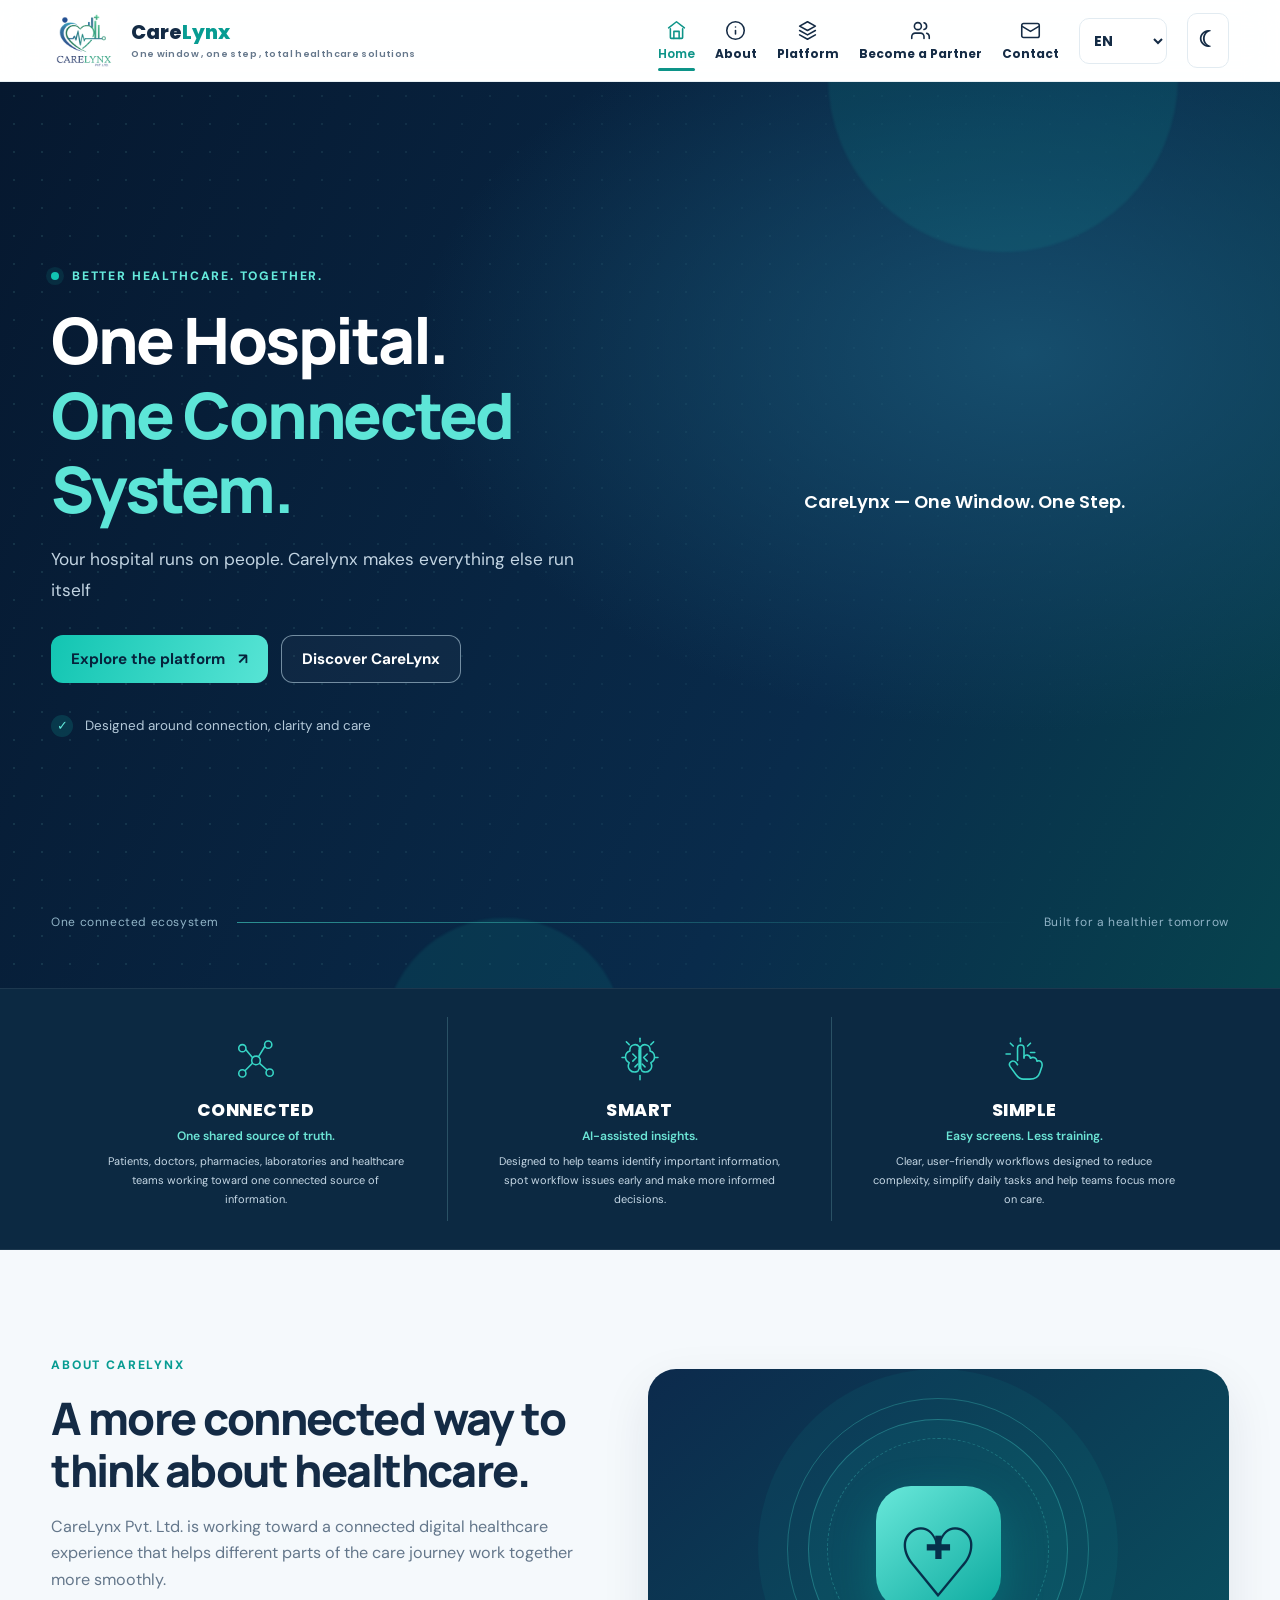
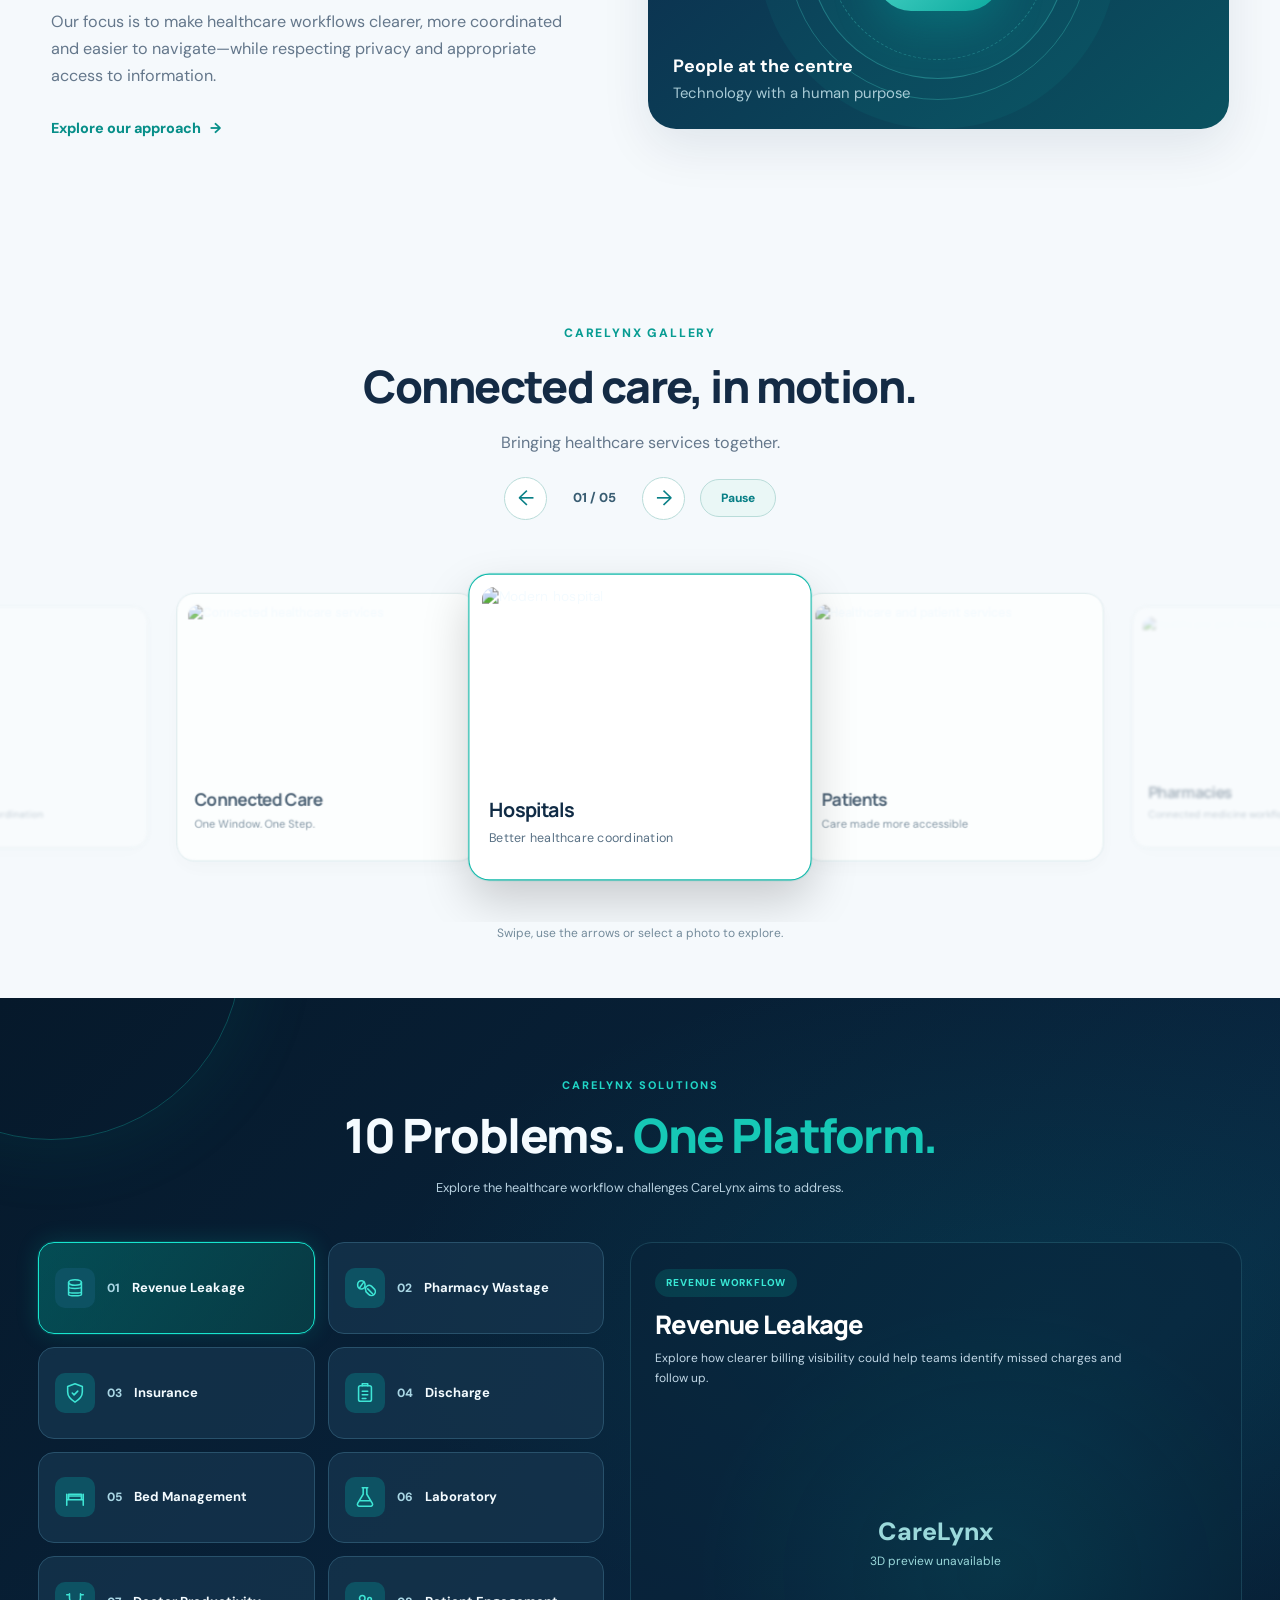
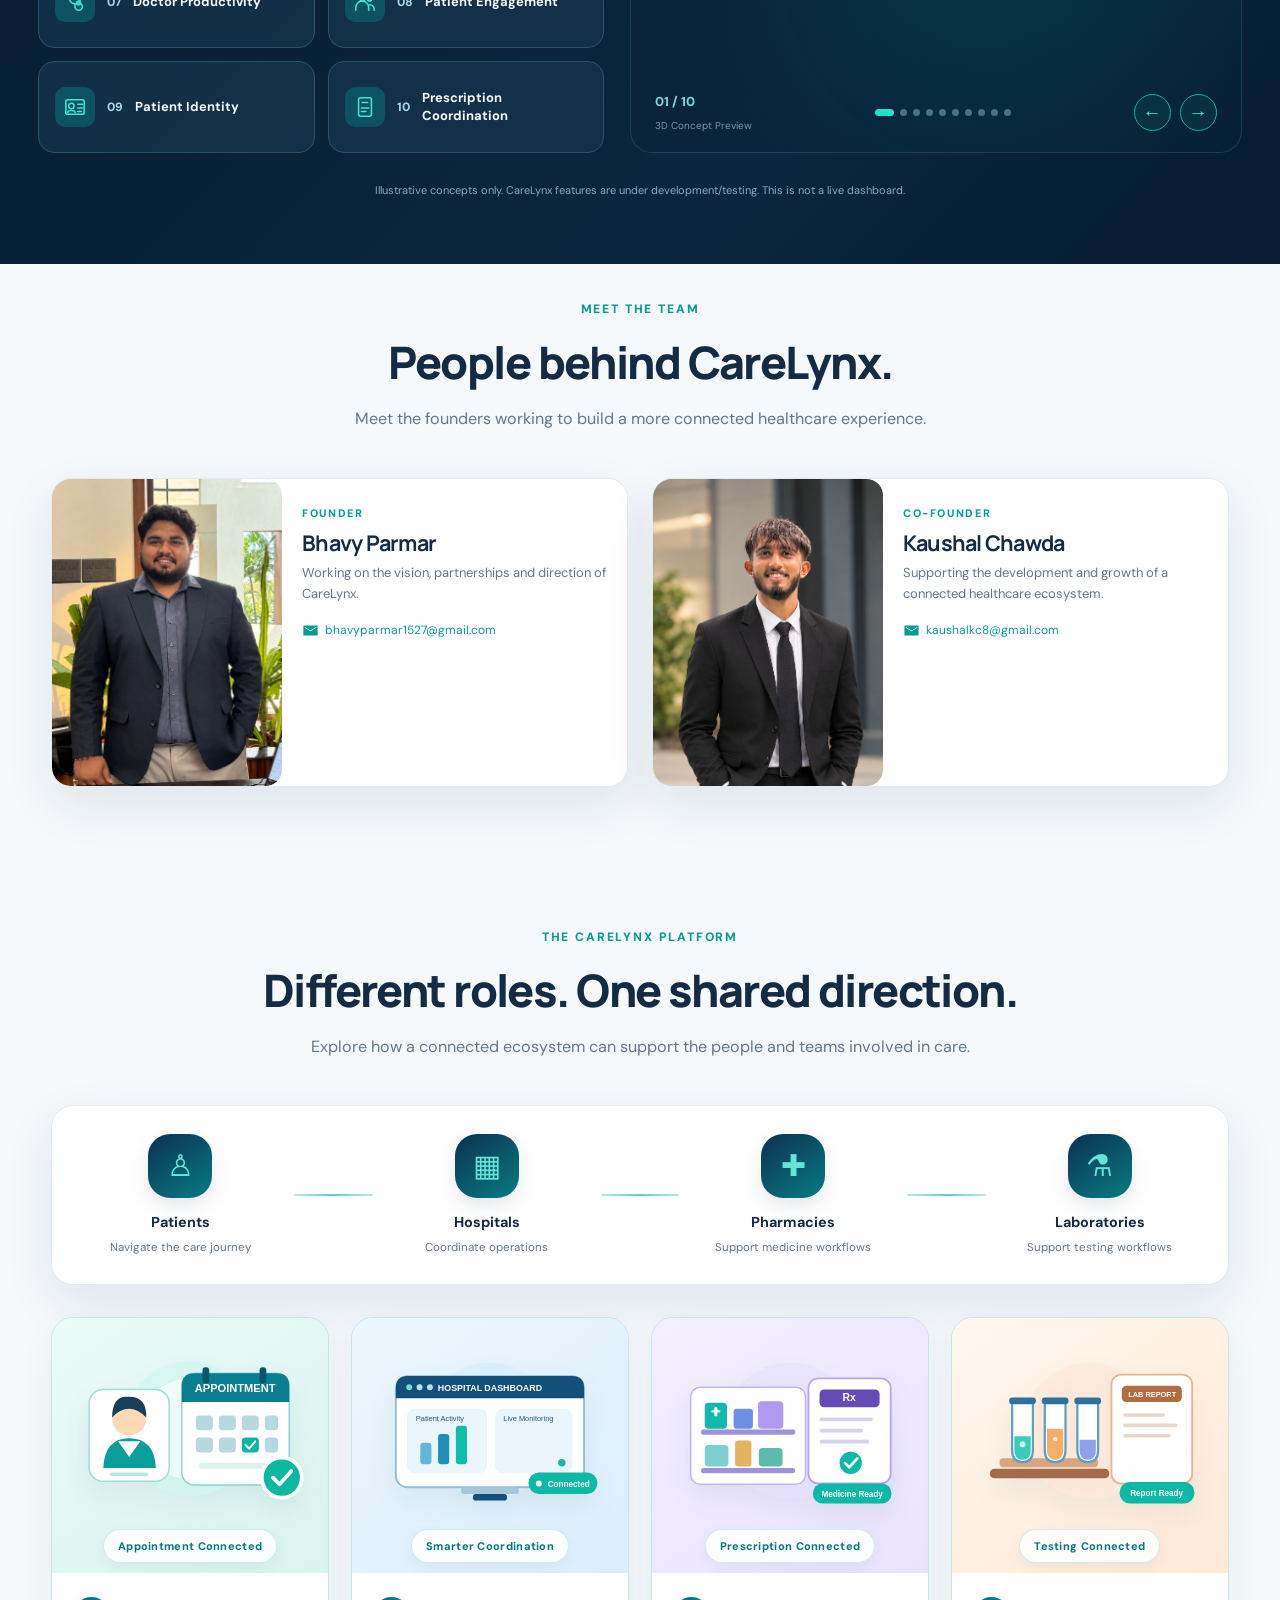
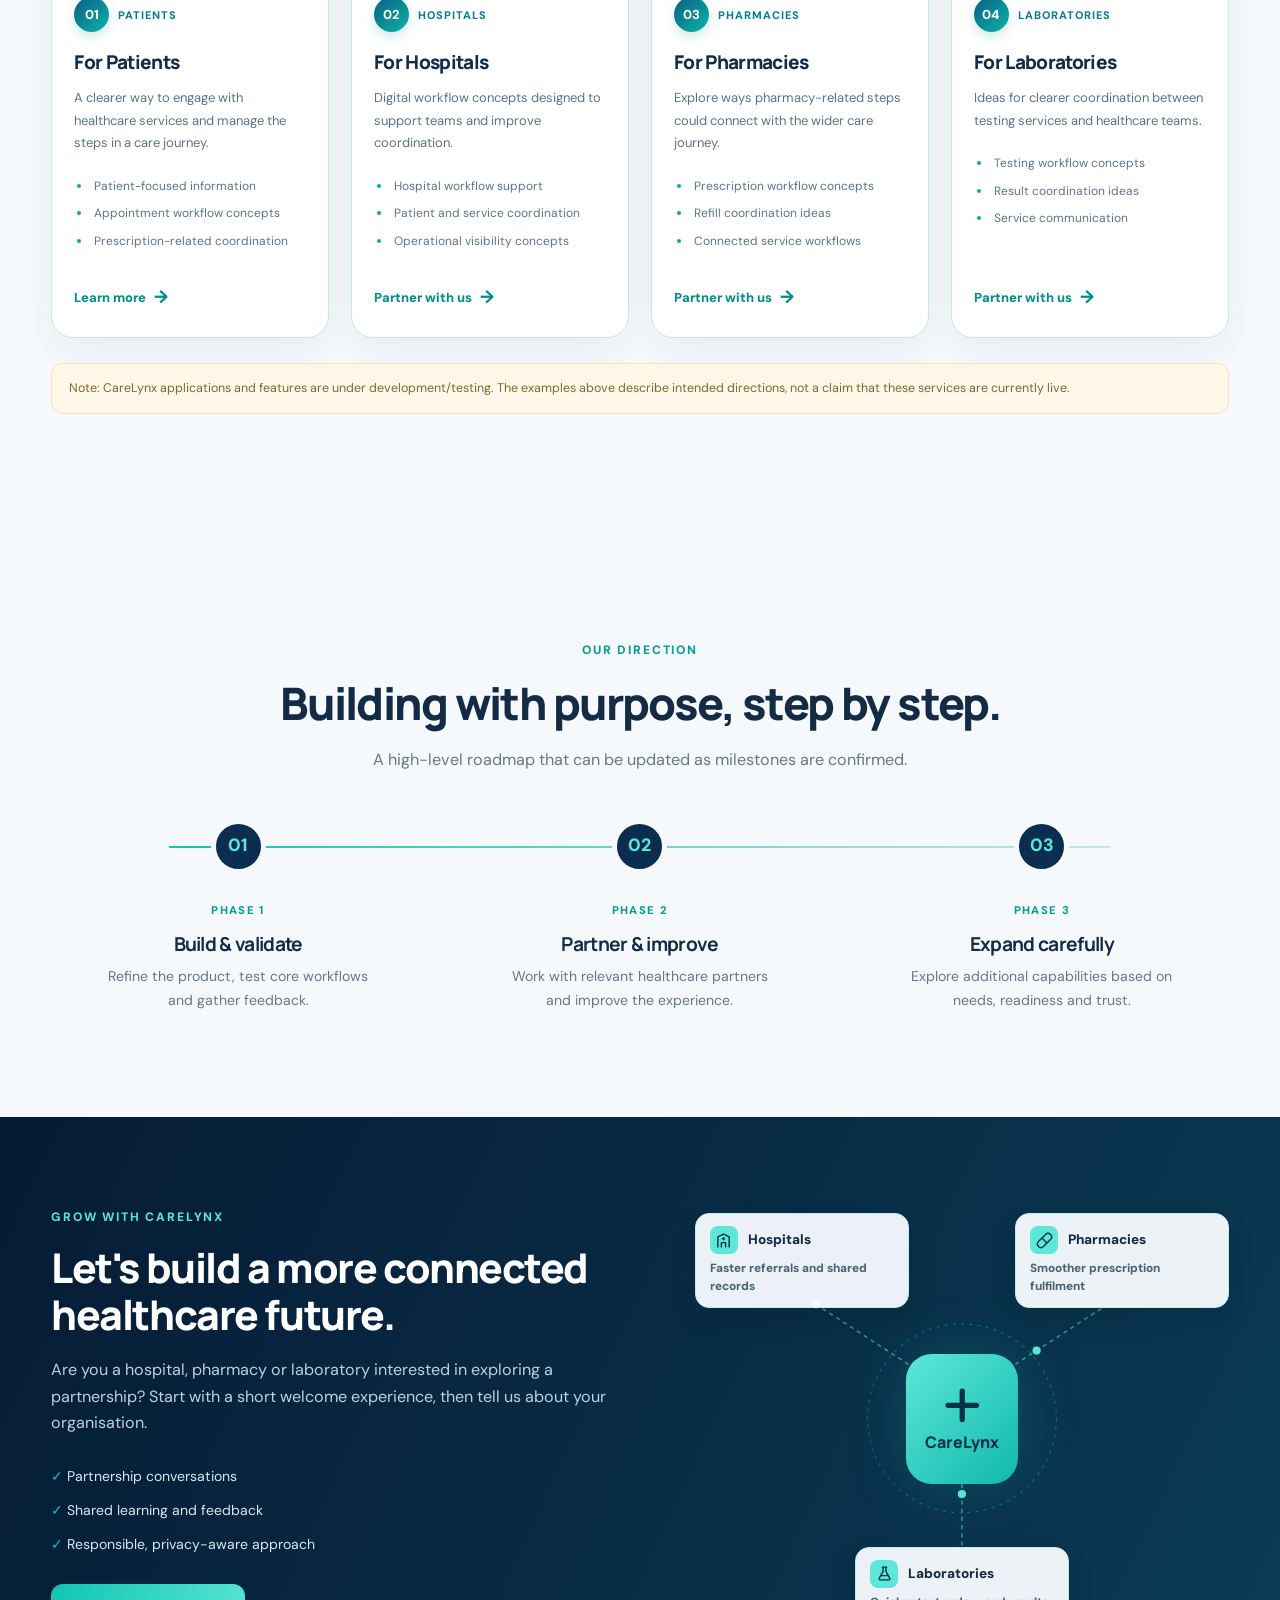
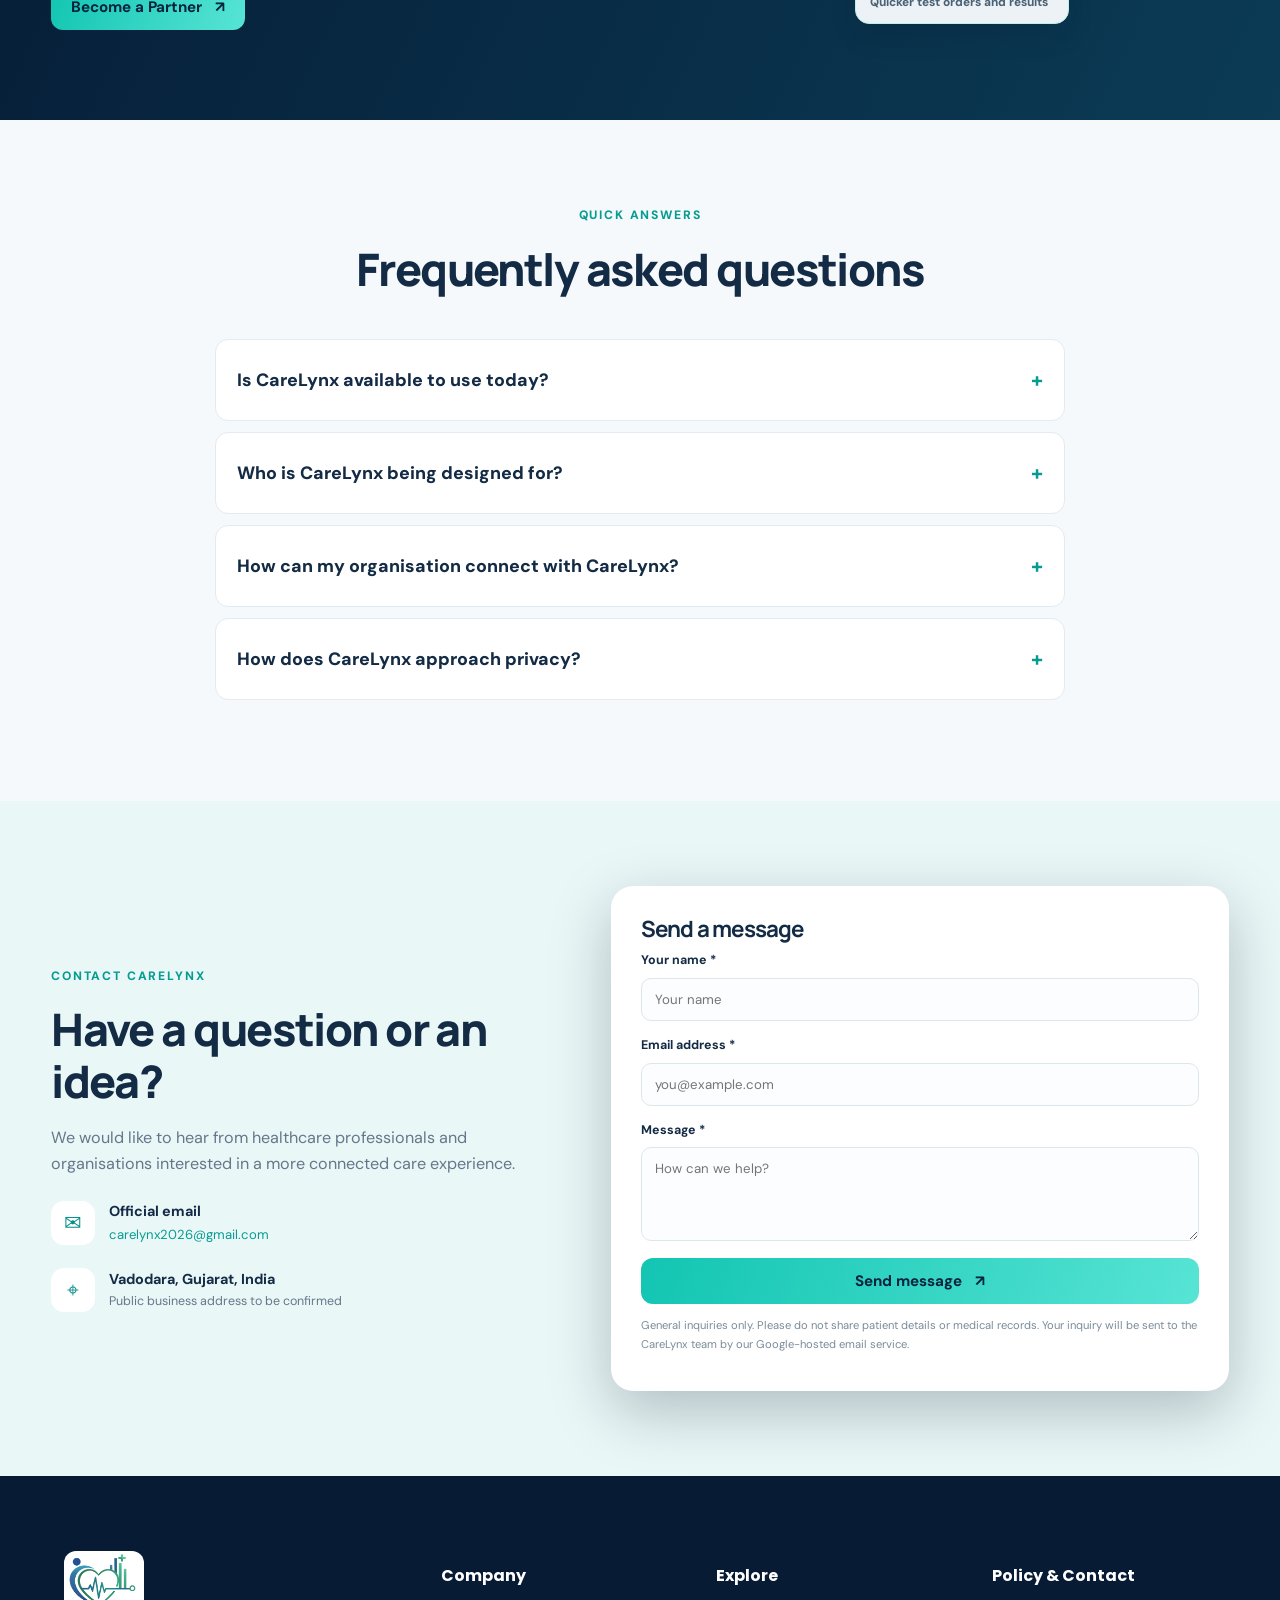
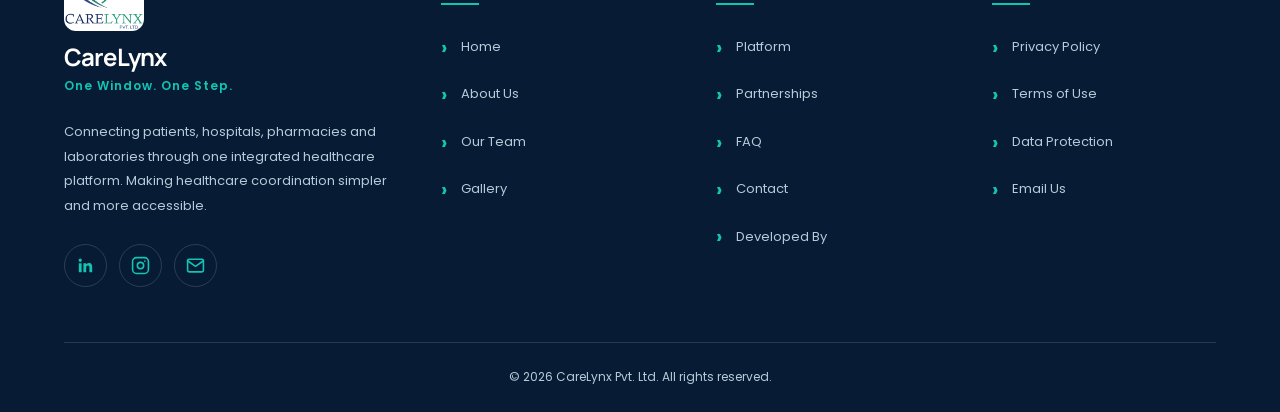
==== commit c1e9b413: "changes-1" ====
--- a/index.html
+++ b/index.html
@@ -39,6 +39,9 @@
     <link rel="stylesheet" href="css/navigation.css" />
     <link rel="stylesheet" href="css/hero-logo.css" />
     <link rel="stylesheet" href="css/enhancements.css" />
+
+    <link rel="stylesheet" href="css/carelynx-mobile-menu.css">
+<script src="js/carelynx-mobile-menu.js" defer></script>
     <!-- Configuration/settings used by the website. -->
     <script src="js/config.js" defer></script>
     <!-- Contact and enquiry form JavaScript. -->
@@ -99,6 +102,26 @@
       >
         ☰
       </button>
+      <!-- ============================================================
+     NEW MOBILE GRID MENU BUTTON
+     ============================================================ -->
+
+<button
+  type="button"
+  class="clm-open-btn"
+  id="clmOpenBtn"
+  aria-label="Open mobile menu"
+  aria-controls="clmDrawer"
+  aria-expanded="false"
+>
+  <svg viewBox="0 0 24 24" fill="none"
+       stroke="currentColor" stroke-width="2"
+       stroke-linecap="round">
+    <path d="M4 7h16M4 12h16M4 17h16"/>
+  </svg>
+</button>
+
+<!-- ............ END MOBILE MENU BUTTON ............ -->
       <!-- Page navigation, language selector and dark/light mode control. -->
       <nav class="nav-links" id="mainNavigation" aria-label="Main navigation">
         <a href="#home" data-nav-icon="home">Home</a>
@@ -123,6 +146,198 @@
         </button>
       </nav>
     </header>
+    
+<!-- ============================================================
+     START: CARELYNX MOBILE GRID DRAWER
+     ============================================================ -->
+
+<div class="clm-overlay" id="clmOverlay"></div>
+
+<aside
+  class="clm-drawer"
+  id="clmDrawer"
+  role="dialog"
+  aria-modal="true"
+  aria-label="Mobile navigation"
+  aria-hidden="true"
+  inert
+>
+
+  <!-- HEADER: LOGO AND CLOSE BUTTON -->
+  <div class="clm-head">
+
+    <a href="index.html" class="clm-brand">
+      <img
+        src="assets/images/carelynx-logo.png"
+        alt="CareLynx logo"
+      />
+
+      <span>
+        <strong>Care<span>Lynx</span></strong>
+        <small>ONE WINDOW. ONE STEP.</small>
+      </span>
+    </a>
+
+    <button
+      type="button"
+      class="clm-close"
+      id="clmCloseBtn"
+      aria-label="Close mobile menu"
+    >
+      &times;
+    </button>
+
+  </div>
+
+  <!-- ................................ END HEADER ................................ -->
+
+
+  <!-- ============================================================
+       MOBILE NAVIGATION GRID
+       ============================================================ -->
+
+  <nav class="clm-grid" aria-label="Mobile navigation links">
+
+    <!-- HOME -->
+    <a href="index.html#home" class="clm-card" data-page="home">
+      <span class="clm-card-icon">
+        <svg viewBox="0 0 24 24">
+          <path d="m3 10 9-7 9 7v10H3z"/>
+          <path d="M9 20v-8h6v8"/>
+        </svg>
+      </span>
+      <span>HOME</span>
+    </a>
+
+    <!-- ABOUT -->
+    <a href="index.html#about" class="clm-card" data-page="about">
+      <span class="clm-card-icon">
+        <svg viewBox="0 0 24 24">
+          <circle cx="12" cy="12" r="9"/>
+          <path d="M12 11v5M12 8h.01"/>
+        </svg>
+      </span>
+      <span>ABOUT US</span>
+    </a>
+
+    <!-- PLATFORM -->
+    <a href="index.html#platform" class="clm-card" data-page="platform">
+      <span class="clm-card-icon">
+        <svg viewBox="0 0 24 24">
+          <rect x="3" y="3" width="7" height="7" rx="1"/>
+          <rect x="14" y="3" width="7" height="7" rx="1"/>
+          <rect x="3" y="14" width="7" height="7" rx="1"/>
+          <rect x="14" y="14" width="7" height="7" rx="1"/>
+        </svg>
+      </span>
+      <span>PLATFORM</span>
+    </a>
+
+    <!-- PARTNERSHIP -->
+    <a href="partnership.html" class="clm-card" data-page="partnership">
+      <span class="clm-card-icon">
+        <svg viewBox="0 0 24 24">
+          <path d="M3 8h5l3 3 3-3h7"/>
+          <path d="m3 13 5 5 4-3 4 3 5-5"/>
+          <path d="m8 8 4-4 4 4"/>
+        </svg>
+      </span>
+      <span>PARTNERSHIP</span>
+    </a>
+
+    <!-- GALLERY -->
+    <a href="index.html#gallery" class="clm-card" data-page="gallery">
+      <span class="clm-card-icon">
+        <svg viewBox="0 0 24 24">
+          <rect x="3" y="3" width="18" height="18" rx="2"/>
+          <circle cx="8" cy="8" r="1.5"/>
+          <path d="m4 18 6-6 4 4 3-3 4 4"/>
+        </svg>
+      </span>
+      <span>GALLERY</span>
+    </a>
+
+    <!-- OUR TEAM -->
+    <a href="index.html#team" class="clm-card" data-page="team">
+      <span class="clm-card-icon">
+        <svg viewBox="0 0 24 24">
+          <circle cx="9" cy="8" r="3"/>
+          <path d="M3 20v-2a6 6 0 0 1 12 0v2"/>
+          <path d="M17 5a3 3 0 0 1 0 6"/>
+          <path d="M18 14a5 5 0 0 1 3 5v1"/>
+        </svg>
+      </span>
+      <span>OUR TEAM</span>
+    </a>
+
+    <!-- CONTACT -->
+    <a href="index.html#contact" class="clm-card" data-page="contact">
+      <span class="clm-card-icon">
+        <svg viewBox="0 0 24 24">
+          <path d="M6 3h4l2 5-3 2a15 15 0 0 0 5 5l2-3 5 2v4a3 3 0 0 1-3 3A15 15 0 0 1 3 6a3 3 0 0 1 3-3z"/>
+        </svg>
+      </span>
+      <span>CONTACT</span>
+    </a>
+
+  </nav>
+
+  <!-- ................................ END GRID ................................ -->
+
+
+  <!-- CONTACT BUTTON -->
+  <a href="index.html#contact" class="clm-cta">
+    GET IN TOUCH <span aria-hidden="true">↗</span>
+  </a>
+
+
+  <!-- ============================================================
+       THEME AND LANGUAGE CONTROLS
+       ============================================================ -->
+
+  <div class="clm-settings">
+
+    <div class="clm-setting-row">
+      <span>Appearance</span>
+
+      <button
+        type="button"
+        class="clm-theme-btn"
+        id="clmThemeBtn"
+        aria-label="Toggle dark mode"
+      >
+        <span class="clm-theme-icon" aria-hidden="true">☾</span>
+        <span class="clm-theme-label">Dark mode</span>
+      </button>
+    </div>
+
+    <div class="clm-setting-row">
+      <label for="clmLanguageSelect">Language</label>
+
+      <select id="clmLanguageSelect">
+        <option value="en">English</option>
+        <option value="gu">ગુજરાતી</option>
+        <option value="hi">हिन्दी</option>
+      </select>
+    </div>
+
+  </div>
+
+  <!-- ................................ END SETTINGS ................................ -->
+
+
+  <!-- DEVELOPERS PAGE LINK -->
+  <a href="developers.html" class="clm-developer">
+    <svg viewBox="0 0 24 24" aria-hidden="true">
+      <path d="m8 7-5 5 5 5m8-10 5 5-5 5M14 4l-4 16"/>
+    </svg>
+    Developed By
+  </a>
+
+</aside>
+
+<!-- ............ END CARELYNX MOBILE GRID DRAWER ............ -->
+
     <!-- ........................................ END OF WEBSITE HEADER / NAVIGATION ........................................ -->
 
     <!-- ===============================================================
@@ -1641,13 +1856,39 @@
           >
         </div>
         <!-- Decorative partner ecosystem graphic. -->
-        <div class="join-visual reveal" aria-hidden="true">
-          <div class="join-orbit"></div>
-          <div class="join-center">✚<b>CareLynx</b></div>
-          <span class="join-chip chip-hospital">▦ Hospital</span
-          ><span class="join-chip chip-pharmacy">✚ Pharmacy</span
-          ><span class="join-chip chip-lab">⚗ Laboratory</span>
-        </div>
+        <!-- Partner network graphic: replaces the old <div class="join-visual"> block. -->
+<div class="join-visual reveal">
+  <svg class="join-lines" viewBox="0 0 520 400" preserveAspectRatio="none" aria-hidden="true" focusable="false">
+    <circle class="join-ring" cx="260" cy="200" r="92" />
+    <path id="jl-hospital" class="join-line" d="M104 80 L215 152" />
+    <path id="jl-pharmacy" class="join-line" d="M416 80 L305 152" />
+    <path id="jl-lab" class="join-line" d="M260 324 L260 255" />
+    <circle class="join-dot" r="4"><animateMotion dur="2.4s" repeatCount="indefinite"><mpath href="#jl-hospital" /></animateMotion></circle>
+    <circle class="join-dot" r="4"><animateMotion dur="2.8s" begin="0.6s" repeatCount="indefinite"><mpath href="#jl-pharmacy" /></animateMotion></circle>
+    <circle class="join-dot" r="4"><animateMotion dur="2.2s" begin="1.1s" repeatCount="indefinite"><mpath href="#jl-lab" /></animateMotion></circle>
+  </svg>
+
+  <div class="join-center">
+    <svg viewBox="0 0 24 24" aria-hidden="true"><path d="M12 4v16M4 12h16" /></svg>
+    <b>CareLynx</b>
+  </div>
+
+  <div class="join-chip chip-hospital">
+    <span class="chip-icon"><svg viewBox="0 0 24 24" aria-hidden="true"><path d="M4 21V7l8-4 8 4v14M9 21v-6h6v6M12 8v3M10.5 9.5h3" /></svg></span>
+    <strong>Hospitals</strong>
+    <small>Faster referrals and shared records</small>
+  </div>
+  <div class="join-chip chip-pharmacy">
+    <span class="chip-icon"><svg viewBox="0 0 24 24" aria-hidden="true"><path d="M10.5 20.5a4.95 4.95 0 0 1-7-7l10-10a4.95 4.95 0 0 1 7 7zM8.5 8.5l7 7" /></svg></span>
+    <strong>Pharmacies</strong>
+    <small>Smoother prescription fulfilment</small>
+  </div>
+  <div class="join-chip chip-lab">
+    <span class="chip-icon"><svg viewBox="0 0 24 24" aria-hidden="true"><path d="M9 3h6M10 3v6L4.5 19a1.5 1.5 0 0 0 1.3 2h12.4a1.5 1.5 0 0 0 1.3-2L14 9V3M7.5 15h9" /></svg></span>
+    <strong>Laboratories</strong>
+    <small>Quicker test orders and results</small>
+  </div>
+</div>
       </section>
       <!-- ........................................ END OF PARTNERSHIP CALL TO ACTION ........................................ -->
 
@@ -1712,8 +1953,8 @@
             <span>✉</span>
             <div>
               <b>Official email</b
-              ><a class="contact-email" href="mailto:carelynx20@gmail.com"
-                >carelynx20@gmail.com</a
+              ><a class="contact-email" href="mailto:carelynx2026@gmail.com"
+                >carelynx2026@gmail.com</a
               >
             </div>
           </div>
@@ -1780,16 +2021,11 @@
     </main>
     <!-- ........................................ END OF MAIN PAGE CONTENT ........................................ -->
 
-    <!-- ===============================================================
-         START: WEBSITE FOOTER
-         PURPOSE: Footer branding, navigation, social links and legal notes.
-         =============================================================== -->
+    
+       
     <!-- ===================== START: WEBSITE FOOTER ===================== -->
 
-    <!-- ============================================================
-     START: CARELYNX PROFESSIONAL FOOTER
-     Responsive footer with brand, links, policies and socials
-     ============================================================ -->
+
 
     <footer class="site-footer" id="footer">
       <div class="footer-container">
@@ -1854,7 +2090,7 @@
               </svg>
             </a>
 
-            <a href="mailto:carelynx20@gmail.com" aria-label="Email CareLynx">
+            <a href="mailto:carelynx2026@gmail.com" aria-label="Email CareLynx">
               <svg
                 viewBox="0 0 24 24"
                 fill="none"
@@ -1896,6 +2132,8 @@
             <li><a href="partnership.html">Partnerships</a></li>
             <li><a href="index.html#faq">FAQ</a></li>
             <li><a href="index.html#contact">Contact</a></li>
+             <!-- Developers Page -->
+  <li><a href="developers.html">Developed By</a></li>
           </ul>
         </div>
 
@@ -1934,78 +2172,25 @@
           </p>
         </div>
 
-        <!-- Developer credits -->
-        
-<!-- ============================================================
-     FOOTER DEVELOPERS — CLICKABLE LINKEDIN PROFILES
-     ============================================================ -->
-
-<div class="footer-developers">
-  <p class="developer-heading">Developed by</p>
-
-  <div class="developer-list">
-
-    <!-- Developer 1: Pruthviraj Jadav -->
-    <a
-      href="https://www.linkedin.com/in/pruthviraj-jadav-705442337"
-      class="developer-person developer-link"
-      target="_blank"
-      rel="noopener noreferrer"
-      aria-label="Visit Pruthviraj Jadav's LinkedIn profile"
-    >
-      <div class="developer-avatar">
-        <img
-          src="assets/images/3.jpeg"
-          alt="Pruthviraj Jadav"
-          loading="lazy"
-          onerror="this.style.display='none'"
-        />
-        <span class="developer-initials">PJ</span>
-      </div>
-
-      <span class="developer-name">Pruthviraj Jadav</span>
-    </a>
-
-    <span class="developer-and">&amp;</span>
-
-    <!-- Developer 2: Manav Rabadiya -->
-    <a
-      href="https://www.linkedin.com/in/manav-rabadiya"
-      class="developer-person developer-link"
-      target="_blank"
-      rel="noopener noreferrer"
-      aria-label="Visit Manav Rabadiya's LinkedIn profile"
-    >
-      <div class="developer-avatar">
-        <img
-          src="assets/images/4.jpeg"
-          alt="Manav Rabadiya"
-          loading="lazy"
-          onerror="this.style.display='none'"
-        />
-        <span class="developer-initials">MR</span>
-      </div>
-
-      <span class="developer-name">Manav Rabadiya</span>
-    </a>
-
-  </div>
-</div>
-
-<!-- ............ END FOOTER DEVELOPERS ............ -->
-
+       
       <!-- ............ END FOOTER COPYRIGHT & DEVELOPERS ............ -->
     </footer>
 
-    <!-- ................ END OF CARELYNX FOOTER ................ -->
+
 
     <!-- ........................................ END OF WEBSITE FOOTER ........................................ -->
+
+
     <!-- ===============================================================
          START: TOAST NOTIFICATION
          PURPOSE: A status message area controlled by JavaScript.
          =============================================================== -->
+
+
     <div class="toast" id="toast" role="status" aria-live="polite"></div>
+
     <!-- ........................................ END OF TOAST NOTIFICATION ........................................ -->
-    <!-- Lottie load diagnostics and fallback handling. -->
+
+
   </body>
 </html>
--- a/css/style.css
+++ b/css/style.css
@@ -1742,13 +1742,7 @@
 .join-intro > .button {
   margin-top: 28px;
 }
-.join-visual {
-  min-height: 320px;
-  position: relative;
-  display: grid;
-  place-items: center;
-  overflow: hidden;
-}
+
 .join-orbit {
   width: 270px;
   height: 270px;
@@ -3104,3 +3098,155 @@
     flex-shrink: 0 !important;
   }
 }
+
+/* Replace the old rules from .join-visual through .chip-lab in style.css with this. */
+.join-visual {
+  position: relative;
+  width: 100%;
+  aspect-ratio: 520 / 400;
+  min-height: 0;
+}
+.join-lines {
+  position: absolute;
+  inset: 0;
+  width: 100%;
+  height: 100%;
+  overflow: visible;
+}
+.join-ring {
+  fill: none;
+  stroke: #55e4d548;
+  stroke-width: 1;
+  stroke-dasharray: 3 5;
+}
+.join-line {
+  fill: none;
+  stroke: #55e4d58c;
+  stroke-width: 1.5;
+  stroke-dasharray: 4 4;
+}
+.join-dot {
+  fill: #5ce7d9;
+}
+.join-center {
+  position: absolute;
+  left: 50%;
+  top: 50%;
+  width: 21%;
+  aspect-ratio: 1;
+  transform: translate(-50%, -50%);
+  border-radius: 26px;
+  background: linear-gradient(135deg, #5ce7d9, #10b8ad);
+  color: #07314b;
+  display: flex;
+  flex-direction: column;
+  align-items: center;
+  justify-content: center;
+  gap: 4px;
+  box-shadow: 0 0 55px #12c5b238;
+  z-index: 1;
+}
+.join-center svg {
+  width: 38%;
+  fill: none;
+  stroke: currentColor;
+  stroke-width: 3;
+  stroke-linecap: round;
+}
+.join-center b {
+  font: 800 1rem Manrope;
+}
+.join-chip {
+  position: absolute;
+  width: 40%;
+  background: #f8fcfff2;
+  color: #142b45;
+  border: 1px solid #bdeee8;
+  border-radius: 14px;
+  padding: 12px 14px;
+  box-shadow: 0 12px 25px #00132925;
+  display: grid;
+  grid-template-columns: auto 1fr;
+  column-gap: 10px;
+  align-items: center;
+}
+.join-chip strong {
+  font-size: 0.85rem;
+  font-weight: 800;
+}
+.join-chip small {
+  grid-column: 1 / -1;
+  margin-top: 6px;
+  font-size: 0.74rem;
+  line-height: 1.45;
+  color: #4a6275;
+}
+.chip-icon {
+  width: 28px;
+  height: 28px;
+  border-radius: 8px;
+  background: #5ce7d9;
+  display: grid;
+  place-items: center;
+}
+.chip-icon svg {
+  width: 17px;
+  height: 17px;
+  fill: none;
+  stroke: #07314b;
+  stroke-width: 2;
+  stroke-linecap: round;
+  stroke-linejoin: round;
+}
+.chip-hospital {
+  top: 0;
+  left: 0;
+}
+.chip-pharmacy {
+  top: 0;
+  right: 0;
+}
+.chip-lab {
+  bottom: 0;
+  left: 30%;
+}
+
+@media (max-width: 560px) {
+  .join-visual {
+    aspect-ratio: 520 / 460;
+  }
+  .join-chip {
+    width: 44%;
+    padding: 10px 11px;
+  }
+  .chip-lab {
+    left: 28%;
+  }
+  .join-chip small {
+    font-size: 0.7rem;
+  }
+}
+@media (prefers-reduced-motion: reduce) {
+  .join-dot {
+    display: none;
+  }
+}
+/* Add after the rules in join-visual.css */
+.chip-management {
+  top: 0;
+  left: 0;
+}
+.chip-billing {
+  top: 0;
+  right: 0;
+}
+.chip-patients {
+  bottom: 0;
+  left: 30%;
+}
+
+@media (max-width: 560px) {
+  .chip-patients {
+    left: 28%;
+  }
+}
--- a/css/navigation.css
+++ b/css/navigation.css
@@ -126,13 +126,17 @@
     width: 24px;
     height: 24px;
     background: currentColor;
-    -webkit-mask: url("data:image/svg+xml,%3Csvg xmlns='http://www.w3.org/2000/svg' viewBox='0 0 24 24'%3E%3Cpath d='M4 6h16M4 12h16M4 18h16' fill='none' stroke='black' stroke-linecap='round' stroke-width='2'/%3E%3C/svg%3E") center / contain no-repeat;
-    mask: url("data:image/svg+xml,%3Csvg xmlns='http://www.w3.org/2000/svg' viewBox='0 0 24 24'%3E%3Cpath d='M4 6h16M4 12h16M4 18h16' fill='none' stroke='black' stroke-linecap='round' stroke-width='2'/%3E%3C/svg%3E") center / contain no-repeat;
+    -webkit-mask: url("data:image/svg+xml,%3Csvg xmlns='http://www.w3.org/2000/svg' viewBox='0 0 24 24'%3E%3Cpath d='M4 6h16M4 12h16M4 18h16' fill='none' stroke='black' stroke-linecap='round' stroke-width='2'/%3E%3C/svg%3E")
+      center / contain no-repeat;
+    mask: url("data:image/svg+xml,%3Csvg xmlns='http://www.w3.org/2000/svg' viewBox='0 0 24 24'%3E%3Cpath d='M4 6h16M4 12h16M4 18h16' fill='none' stroke='black' stroke-linecap='round' stroke-width='2'/%3E%3C/svg%3E")
+      center / contain no-repeat;
   }
 
   .site-header .menu-toggle[aria-expanded="true"]::before {
-    -webkit-mask: url("data:image/svg+xml,%3Csvg xmlns='http://www.w3.org/2000/svg' viewBox='0 0 24 24'%3E%3Cpath d='M6 6l12 12M18 6 6 18' fill='none' stroke='black' stroke-linecap='round' stroke-width='2'/%3E%3C/svg%3E") center / contain no-repeat;
-    mask: url("data:image/svg+xml,%3Csvg xmlns='http://www.w3.org/2000/svg' viewBox='0 0 24 24'%3E%3Cpath d='M6 6l12 12M18 6 6 18' fill='none' stroke='black' stroke-linecap='round' stroke-width='2'/%3E%3C/svg%3E") center / contain no-repeat;
+    -webkit-mask: url("data:image/svg+xml,%3Csvg xmlns='http://www.w3.org/2000/svg' viewBox='0 0 24 24'%3E%3Cpath d='M6 6l12 12M18 6 6 18' fill='none' stroke='black' stroke-linecap='round' stroke-width='2'/%3E%3C/svg%3E")
+      center / contain no-repeat;
+    mask: url("data:image/svg+xml,%3Csvg xmlns='http://www.w3.org/2000/svg' viewBox='0 0 24 24'%3E%3Cpath d='M6 6l12 12M18 6 6 18' fill='none' stroke='black' stroke-linecap='round' stroke-width='2'/%3E%3C/svg%3E")
+      center / contain no-repeat;
   }
 }
 
@@ -144,3 +148,52 @@
 }
 
 /* ........................ END OF HEADER & NAVIGATION STYLES ........................ */
+
+/* ============================================================
+   CARELYNX HEADER LOGO FIX - LIGHT & DARK MODE
+   ============================================================ */
+
+.site-header .brand-logo {
+  width: 76px;
+  height: 76px;
+  object-fit: contain;
+  object-position: center;
+  flex-shrink: 0;
+  display: block;
+  background: transparent;
+  border-radius: 0;
+  padding: 0;
+}
+
+/* Prevent logo from being clipped */
+.site-header .brand {
+  display: flex;
+  align-items: center;
+  gap: 14px;
+  overflow: visible;
+}
+/* ============================================================
+   CARELYNX LOGO - DARK & LIGHT MODE FIX
+   ============================================================ */
+
+.site-header .brand-logo {
+  width: 66px;
+  height: 66px;
+  object-fit: contain;
+  padding: 5px;
+  background: #ffffff;
+  border-radius: 14px;
+  flex-shrink: 0;
+  box-sizing: border-box;
+}
+
+.site-header .brand {
+  display: flex;
+  align-items: center;
+  gap: 14px;
+  overflow: visible;
+}
+
+/* Dark mode */
+
+/* ............ END LOGO FIX ............ */
--- a/css/carelynx-mobile-menu.css
+++ b/css/carelynx-mobile-menu.css
@@ -0,0 +1,536 @@
+/* ============================================================
+   CARELYNX MOBILE GRID DRAWER
+   Reference-inspired navigation
+   ============================================================ */
+
+.clm-open-btn,
+.clm-overlay,
+.clm-drawer {
+  display: none;
+}
+
+/* ============================================================
+   MOBILE VIEW
+   ============================================================ */
+
+@media (max-width: 768px) {
+  /* HEADER FIX */
+
+  .site-header {
+    display: flex !important;
+    align-items: center !important;
+    justify-content: space-between !important;
+    flex-direction: row !important;
+    gap: 12px !important;
+    min-height: 70px !important;
+    height: auto !important;
+    padding: 10px 16px !important;
+  }
+
+  .site-header > .brand {
+    display: flex !important;
+    align-items: center;
+    gap: 8px;
+    min-width: 0;
+    max-width: calc(100% - 65px);
+    margin: 0 !important;
+  }
+
+  .site-header .brand-logo {
+    width: 43px !important;
+    height: 43px !important;
+    object-fit: contain;
+    flex-shrink: 0;
+  }
+
+  .site-header .brand-wordmark {
+    font-size: 19px !important;
+    line-height: 1.1;
+  }
+
+  .site-header .brand-wordmark small {
+    display: none !important;
+  }
+
+  /* HIDE OLD NAVIGATION */
+
+  .site-header > .menu-toggle,
+  .site-header > .nav-links {
+    display: none !important;
+  }
+
+  /* NEW HAMBURGER */
+
+  .site-header .clm-open-btn {
+    display: grid !important;
+    place-items: center;
+    width: 44px;
+    height: 44px;
+    min-width: 44px;
+    padding: 10px;
+    border: 1px solid #dce5f0;
+    border-radius: 12px;
+    background: #fff;
+    color: #0b2048;
+    cursor: pointer;
+    flex-shrink: 0;
+  }
+
+  .clm-open-btn svg {
+    width: 24px;
+    height: 24px;
+  }
+
+  /* BACKDROP */
+
+  .clm-overlay {
+    display: block;
+    position: fixed;
+    inset: 0;
+    z-index: 19998;
+    background: rgba(4, 13, 30, 0.65);
+    backdrop-filter: blur(5px);
+    opacity: 0;
+    visibility: hidden;
+    pointer-events: none;
+    transition:
+      opacity 0.3s,
+      visibility 0.3s;
+  }
+
+  .clm-overlay.is-open {
+    opacity: 1;
+    visibility: visible;
+    pointer-events: auto;
+  }
+
+  /* SLIDE-IN DRAWER */
+
+  .clm-drawer {
+    box-sizing: border-box;
+    display: flex;
+    flex-direction: column;
+    position: fixed;
+    top: 0;
+    right: 0;
+    z-index: 19999;
+    width: min(355px, calc(100vw - 40px));
+    height: 100vh;
+    height: 100dvh;
+    padding: 22px 16px 25px;
+    background: #fff;
+    overflow-y: auto;
+    overscroll-behavior: contain;
+    box-shadow: -10px 0 35px rgba(0, 0, 0, 0.12);
+    transform: translateX(105%);
+    visibility: hidden;
+    pointer-events: none;
+    transition:
+      transform 0.35s ease,
+      visibility 0.35s;
+    font-family: "Poppins", sans-serif;
+  }
+
+  .clm-drawer.is-open {
+    transform: translateX(0);
+    visibility: visible;
+    pointer-events: auto;
+  }
+
+  body.clm-lock {
+    overflow: hidden !important;
+  }
+
+  /* ============================================================
+     DRAWER HEADER
+     ============================================================ */
+
+  .clm-head {
+    display: flex;
+    align-items: center;
+    justify-content: space-between;
+    gap: 10px;
+    margin-bottom: 28px;
+  }
+
+  .clm-brand {
+    display: flex;
+    align-items: center;
+    gap: 10px;
+    min-width: 0;
+    text-decoration: none;
+  }
+
+  .clm-brand img {
+    width: 47px;
+    height: 47px;
+    object-fit: contain;
+    flex-shrink: 0;
+  }
+
+  .clm-brand strong {
+    display: block;
+    font-size: 21px;
+    font-weight: 800;
+    line-height: 1.1;
+    color: #0b2048;
+  }
+
+  .clm-brand strong span {
+    color: #079b90;
+  }
+
+  .clm-brand small {
+    display: block;
+    margin-top: 6px;
+    color: #8392a8;
+    font-size: 9px;
+    font-weight: 700;
+    letter-spacing: 1.6px;
+  }
+
+  .clm-close {
+    display: grid;
+    place-items: center;
+    width: 37px;
+    height: 37px;
+    flex-shrink: 0;
+    padding: 0;
+    border: 1px solid #e0e7f0;
+    border-radius: 12px;
+    background: #fff;
+    color: #152d50;
+    font-size: 27px;
+    line-height: 1;
+    cursor: pointer;
+  }
+
+  /* ============================================================
+     TWO-COLUMN GRID
+     ============================================================ */
+
+  .clm-grid {
+    display: grid;
+    grid-template-columns: repeat(2, minmax(0, 1fr));
+    gap: 11px;
+  }
+
+  .clm-card {
+    display: flex;
+    flex-direction: column;
+    align-items: center;
+    justify-content: center;
+    gap: 12px;
+    min-height: 85px;
+    padding: 12px 8px;
+    border: 1px solid #e1e9f3;
+    border-radius: 16px;
+    background: #fff;
+    color: #203453;
+    font-size: 10px;
+    font-weight: 800;
+    letter-spacing: 0.65px;
+    text-align: center;
+    text-decoration: none;
+    transition:
+      background 0.25s,
+      transform 0.25s,
+      box-shadow 0.25s;
+  }
+
+  .clm-card:hover {
+    transform: translateY(-2px);
+    background: #f3f7fd;
+  }
+
+  .clm-card-icon {
+    display: grid;
+    place-items: center;
+    width: 35px;
+    height: 35px;
+    border-radius: 12px;
+    background: #edf3ff;
+    color: #2563eb;
+  }
+
+  .clm-card-icon svg {
+    width: 19px;
+    height: 19px;
+    fill: none;
+    stroke: currentColor;
+    stroke-width: 1.8;
+    stroke-linecap: round;
+    stroke-linejoin: round;
+  }
+
+  /* ACTIVE GRID CARD */
+
+  .clm-card.is-active {
+    background: #091e47;
+    border-color: #091e47;
+    color: #fff;
+    box-shadow: 0 6px 12px rgba(9, 30, 71, 0.2);
+  }
+
+  .clm-card.is-active .clm-card-icon {
+    background: #344d75;
+    color: #fff;
+  }
+
+  /* ============================================================
+     CONTACT BUTTON
+     ============================================================ */
+
+  .clm-cta {
+    display: flex;
+    align-items: center;
+    justify-content: center;
+    gap: 12px;
+    min-height: 46px;
+    margin-top: 16px;
+    border-radius: 14px;
+    background: #091e47;
+    color: #fff;
+    font-size: 12px;
+    font-weight: 800;
+    text-decoration: none;
+    box-shadow: 0 5px 12px rgba(9, 30, 71, 0.15);
+  }
+
+  .clm-cta:hover {
+    background: #087f85;
+  }
+
+  /* ============================================================
+     THEME + LANGUAGE CONTROLS
+     ============================================================ */
+
+  .clm-settings {
+    display: grid;
+    gap: 14px;
+    margin-top: 22px;
+    padding-top: 17px;
+    border-top: 1px solid #e7edf4;
+  }
+
+  .clm-setting-row {
+    display: flex;
+    align-items: center;
+    justify-content: space-between;
+    gap: 10px;
+    color: #344b69;
+    font-size: 12px;
+    font-weight: 600;
+  }
+
+  .clm-theme-btn {
+    display: inline-flex;
+    align-items: center;
+    justify-content: center;
+    gap: 9px;
+    min-width: 115px;
+    min-height: 39px;
+    padding: 7px 11px;
+    border: 1px solid #dce6f0;
+    border-radius: 12px;
+    background: #f3f7fd;
+    color: #24476b;
+    font: inherit;
+    font-size: 11px;
+    cursor: pointer;
+  }
+
+  .clm-theme-icon {
+    font-size: 21px;
+    line-height: 1;
+  }
+
+  .clm-setting-row select {
+    width: 115px;
+    min-height: 39px;
+    padding: 7px;
+    border: 1px solid #dce6f0;
+    border-radius: 10px;
+    background: #f3f7fd;
+    color: #24476b;
+    font-family: inherit;
+    font-size: 11px;
+  }
+
+  /* DEVELOPERS LINK */
+
+  .clm-developer {
+    display: inline-flex;
+    align-items: center;
+    justify-content: center;
+    gap: 7px;
+    margin-top: 20px;
+    color: #3460a5;
+    font-size: 11px;
+    font-weight: 600;
+    text-decoration: none;
+  }
+
+  .clm-developer svg {
+    width: 16px;
+    height: 16px;
+    fill: none;
+    stroke: currentColor;
+    stroke-width: 1.8;
+    stroke-linecap: round;
+  }
+
+  /* ============================================================
+     DARK MODE
+     ============================================================ */
+
+  body.dark .clm-drawer,
+  body.dark-mode .clm-drawer,
+  [data-theme="dark"] .clm-drawer {
+    background: #101e32;
+  }
+
+  body.dark .clm-brand strong,
+  body.dark-mode .clm-brand strong,
+  [data-theme="dark"] .clm-brand strong {
+    color: #fff;
+  }
+
+  body.dark .clm-card,
+  body.dark-mode .clm-card,
+  [data-theme="dark"] .clm-card {
+    background: #1b2d46;
+    color: #e7efff;
+    border-color: #34465f;
+  }
+
+  body.dark .clm-card.is-active,
+  body.dark-mode .clm-card.is-active,
+  [data-theme="dark"] .clm-card.is-active {
+    background: #0c4770;
+    color: #fff;
+    border-color: #0c4770;
+  }
+
+  body.dark .clm-close,
+  body.dark-mode .clm-close,
+  [data-theme="dark"] .clm-close {
+    background: #1b2d46;
+    color: #fff;
+    border-color: #34465f;
+  }
+
+  body.dark .clm-settings,
+  body.dark-mode .clm-settings,
+  [data-theme="dark"] .clm-settings {
+    border-top-color: #34465f;
+  }
+
+  body.dark .clm-setting-row,
+  body.dark-mode .clm-setting-row,
+  [data-theme="dark"] .clm-setting-row {
+    color: #e4ecf8;
+  }
+
+  body.dark .clm-theme-btn,
+  body.dark .clm-setting-row select,
+  body.dark-mode .clm-theme-btn,
+  body.dark-mode .clm-setting-row select,
+  [data-theme="dark"] .clm-theme-btn,
+  [data-theme="dark"] .clm-setting-row select {
+    background: #253c56;
+    border-color: #496078;
+    color: #fff;
+  }
+
+  body.dark .site-header .clm-open-btn,
+  body.dark-mode .site-header .clm-open-btn,
+  [data-theme="dark"] .site-header .clm-open-btn {
+    background: #20384e;
+    color: #fff;
+    border-color: #496078;
+  }
+
+  /* ............ END DARK MODE ............ */
+}
+
+/* DESKTOP - keep original navigation */
+
+@media (min-width: 769px) {
+  .clm-open-btn,
+  .clm-overlay,
+  .clm-drawer {
+    display: none !important;
+  }
+}
+
+/* REDUCED MOTION */
+
+@media (prefers-reduced-motion: reduce) {
+  .clm-overlay,
+  .clm-drawer,
+  .clm-card {
+    transition: none;
+  }
+}
+
+/* ............ END CARELYNX MOBILE GRID MENU ............ */
+
+/* ============================================================
+   CARELYNX MOBILE HAMBURGER MENU LOGO FIX
+   LIGHT MODE + DARK MODE
+   ============================================================ */
+
+/* Mobile drawer logo */
+.clm-drawer .clm-brand img {
+  width: 60px;
+  height: 60px;
+  min-width: 60px;
+  object-fit: contain;
+  object-position: center;
+  display: block;
+
+  background: #ffffff;
+  padding: 5px;
+  border-radius: 13px;
+
+  box-sizing: border-box;
+  flex-shrink: 0;
+  filter: none;
+}
+
+/* Prevent logo clipping */
+.clm-drawer .clm-brand {
+  display: flex;
+  align-items: center;
+  gap: 12px;
+  min-width: 0;
+  overflow: visible;
+}
+
+/* Dark mode logo */
+body.dark-mode .clm-drawer .clm-brand img,
+html[data-theme="dark"] .clm-drawer .clm-brand img,
+body[data-theme="dark"] .clm-drawer .clm-brand img {
+  background: #ffffff;
+  border: 1px solid rgba(255, 255, 255, 0.25);
+  box-shadow: 0 4px 16px rgba(0, 0, 0, 0.25);
+  filter: none;
+}
+
+/* Small mobile screens */
+@media (max-width: 400px) {
+  .clm-drawer .clm-brand img {
+    width: 52px;
+    height: 52px;
+    min-width: 52px;
+    padding: 4px;
+    border-radius: 11px;
+  }
+
+  .clm-drawer .clm-brand {
+    gap: 10px;
+  }
+}
+
+/* ............ END MOBILE MENU LOGO FIX ............ */
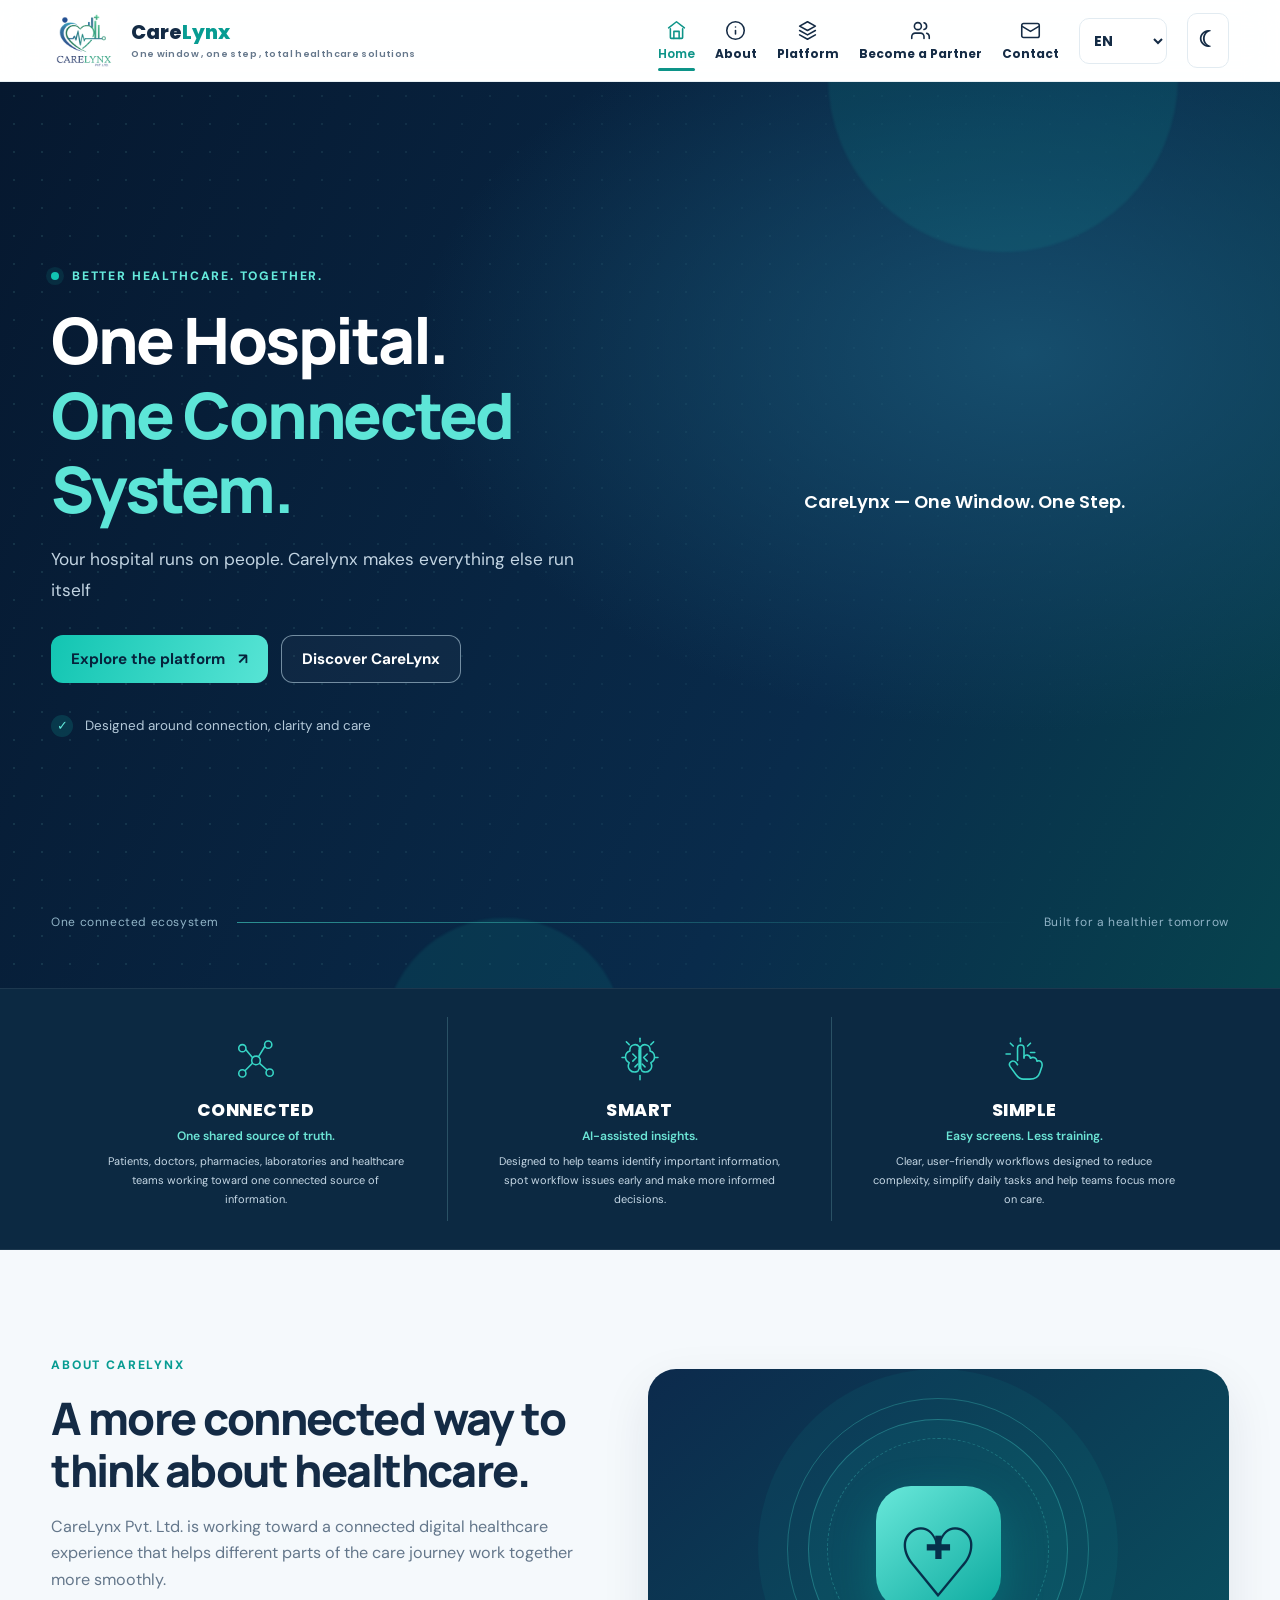
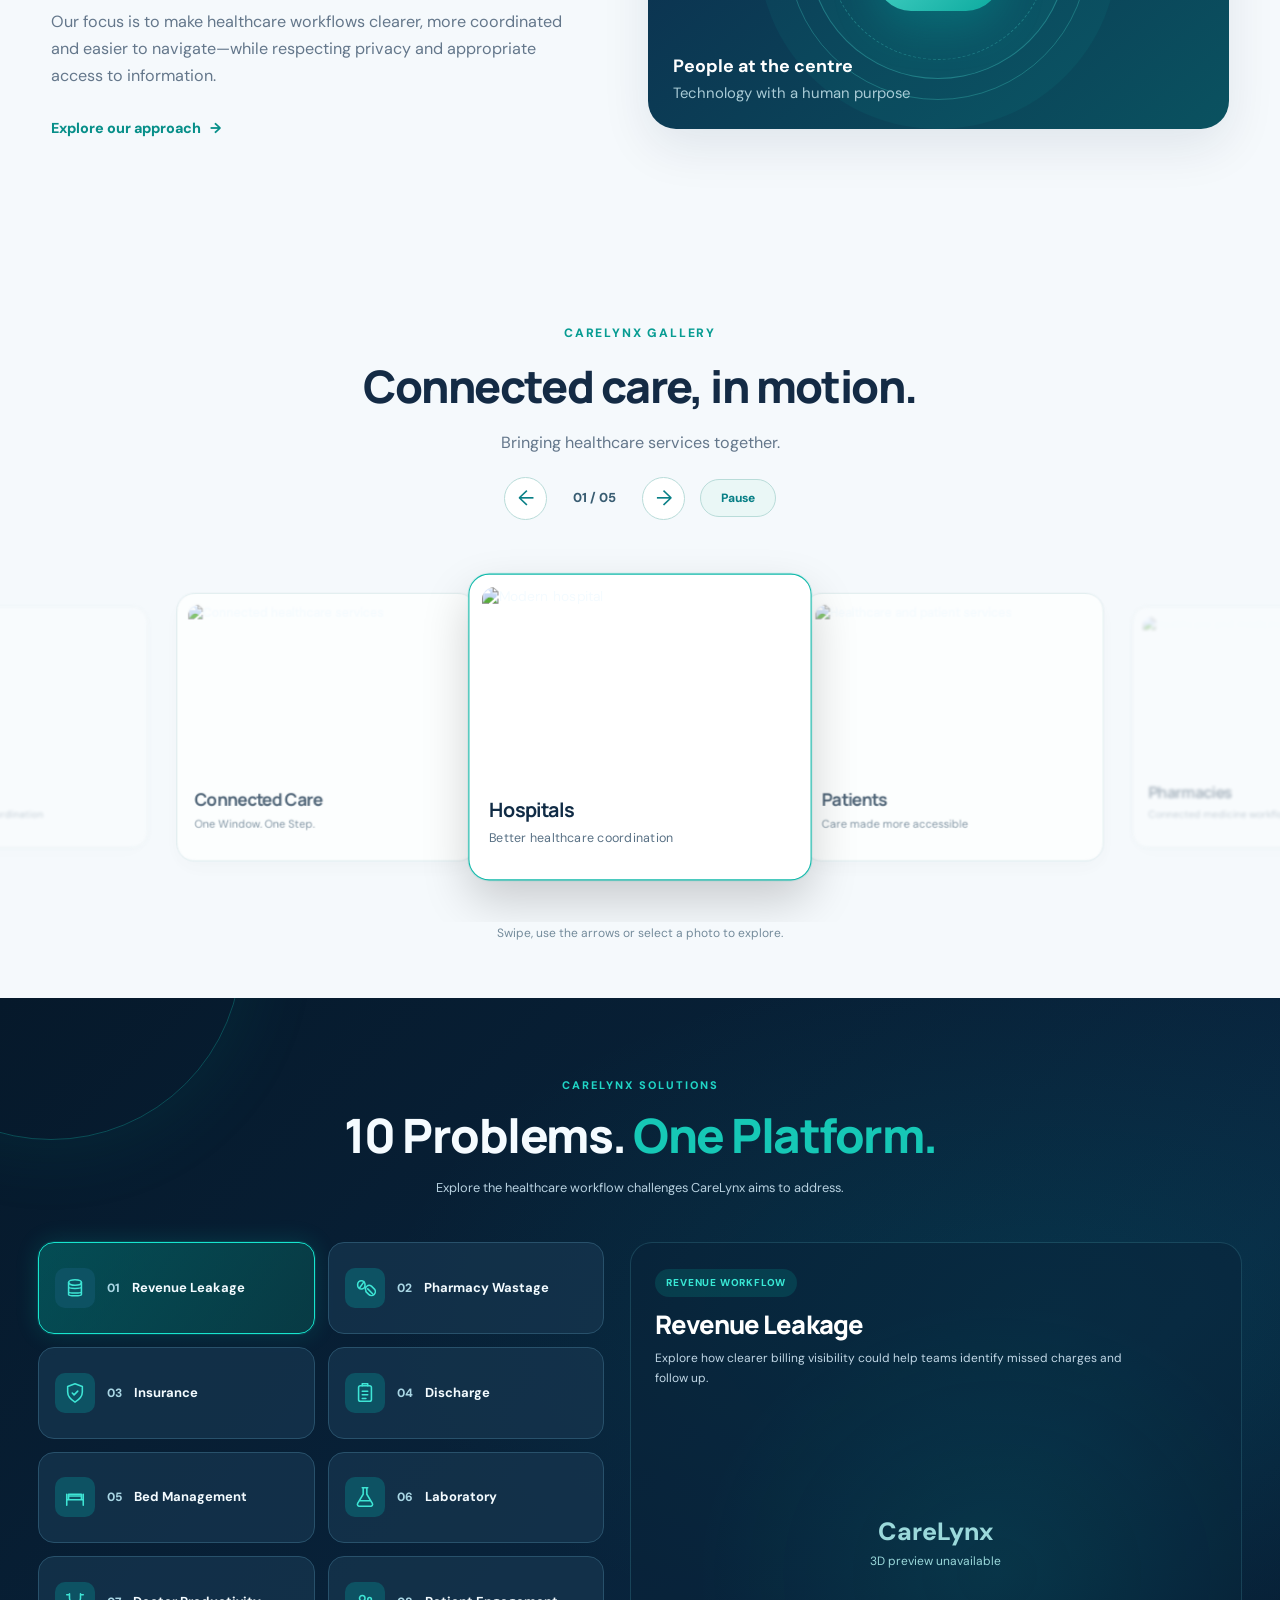
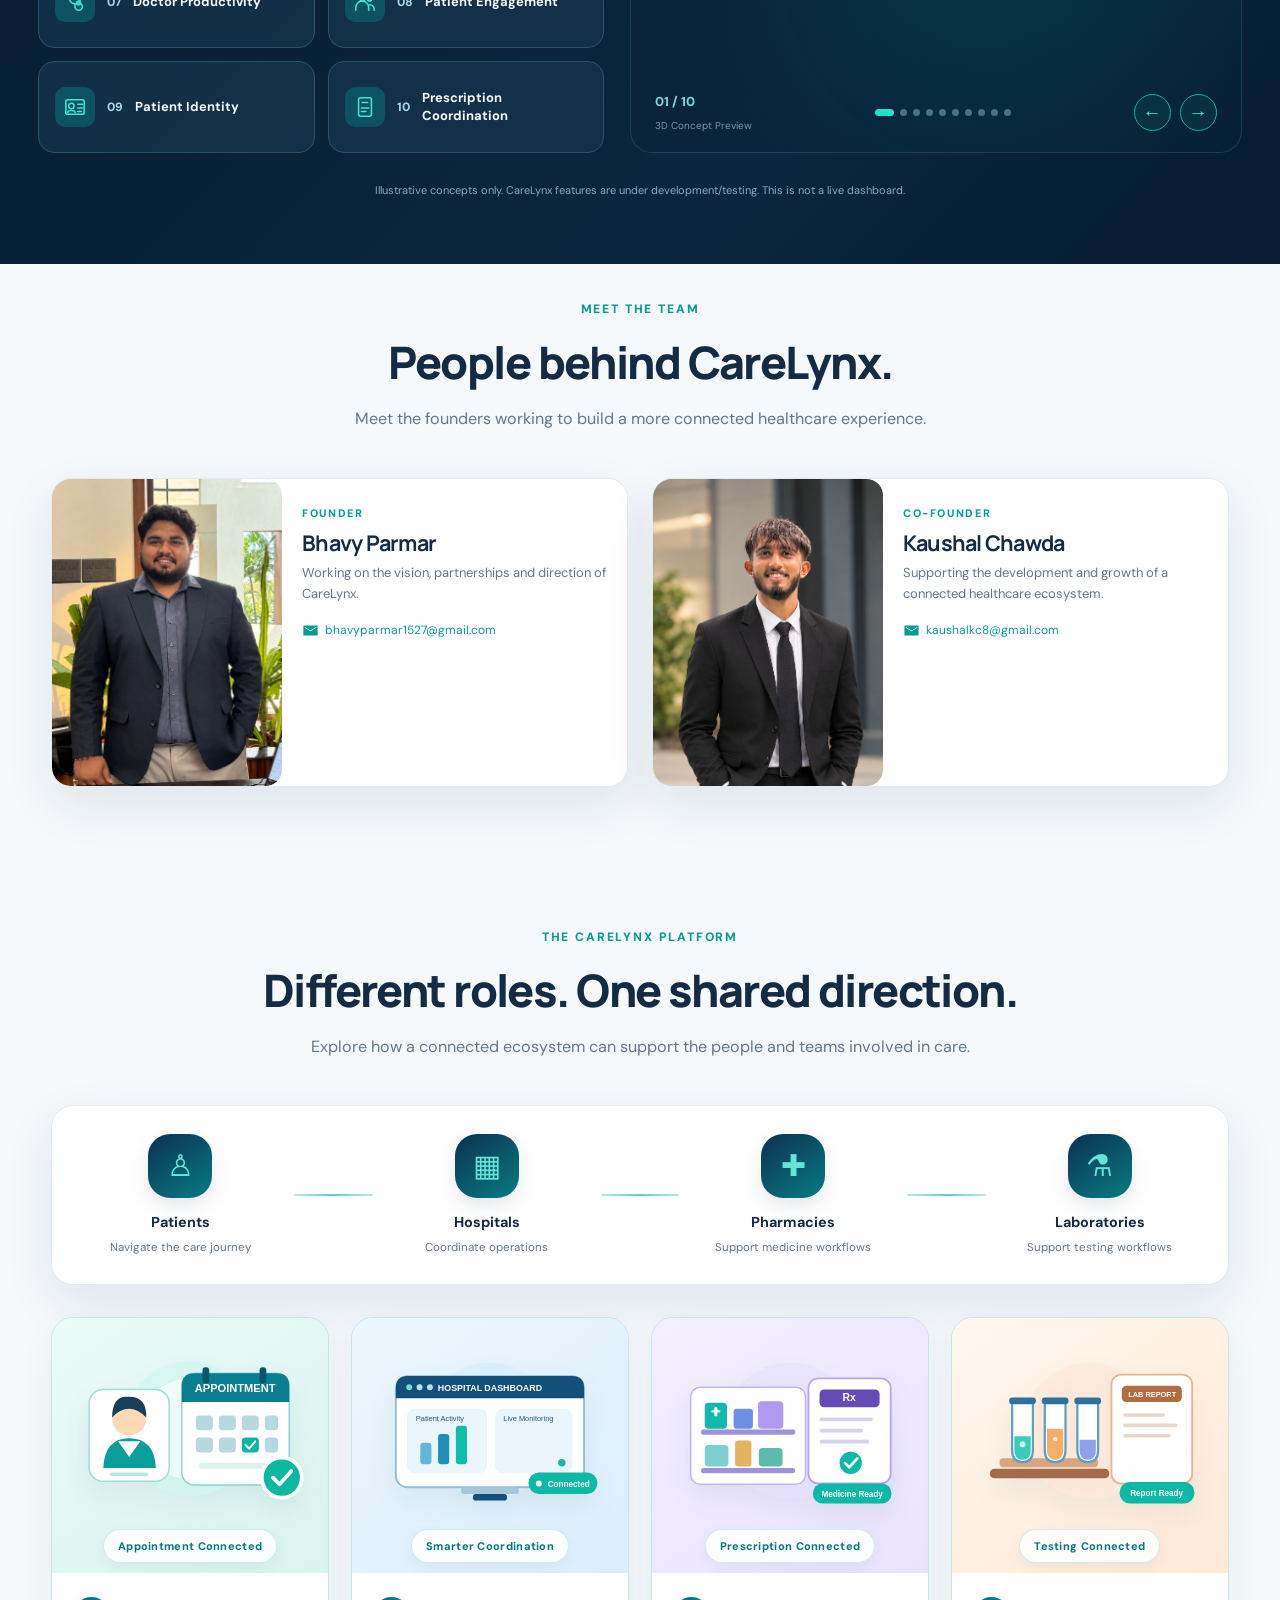
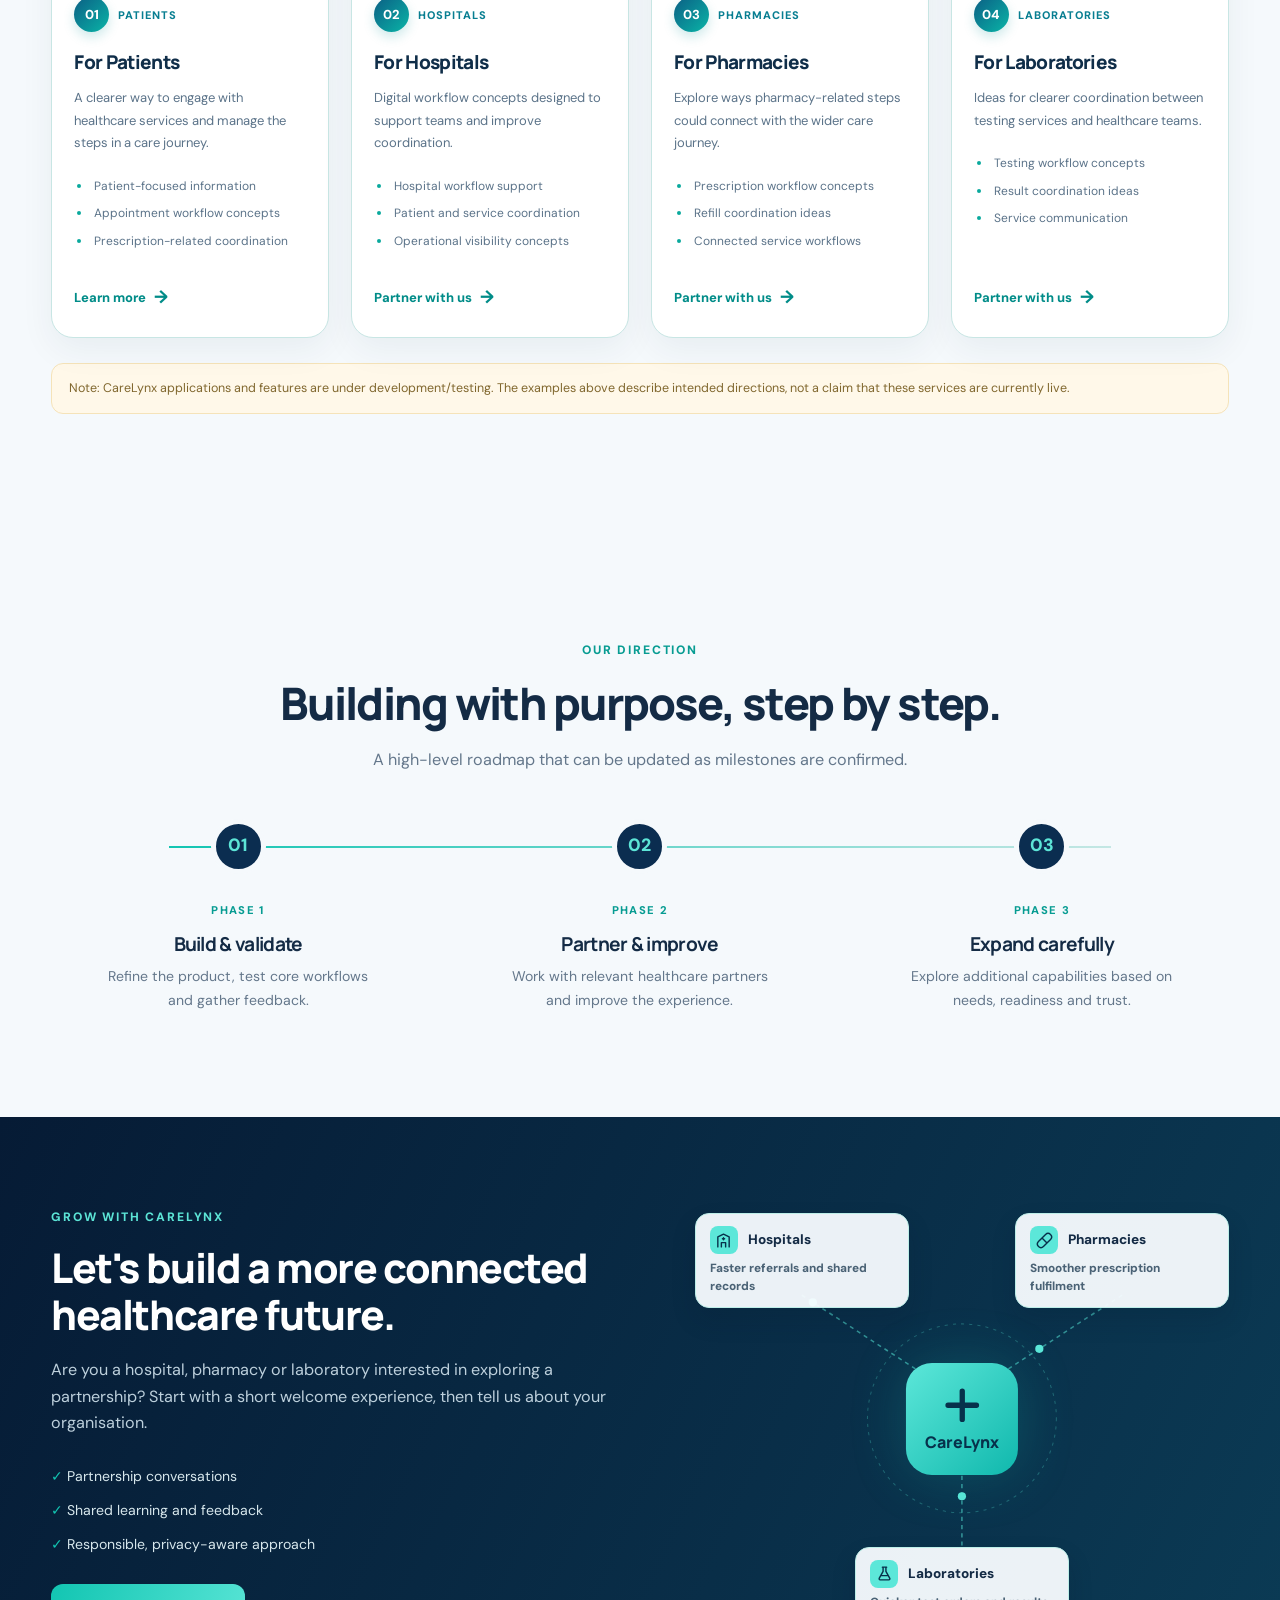
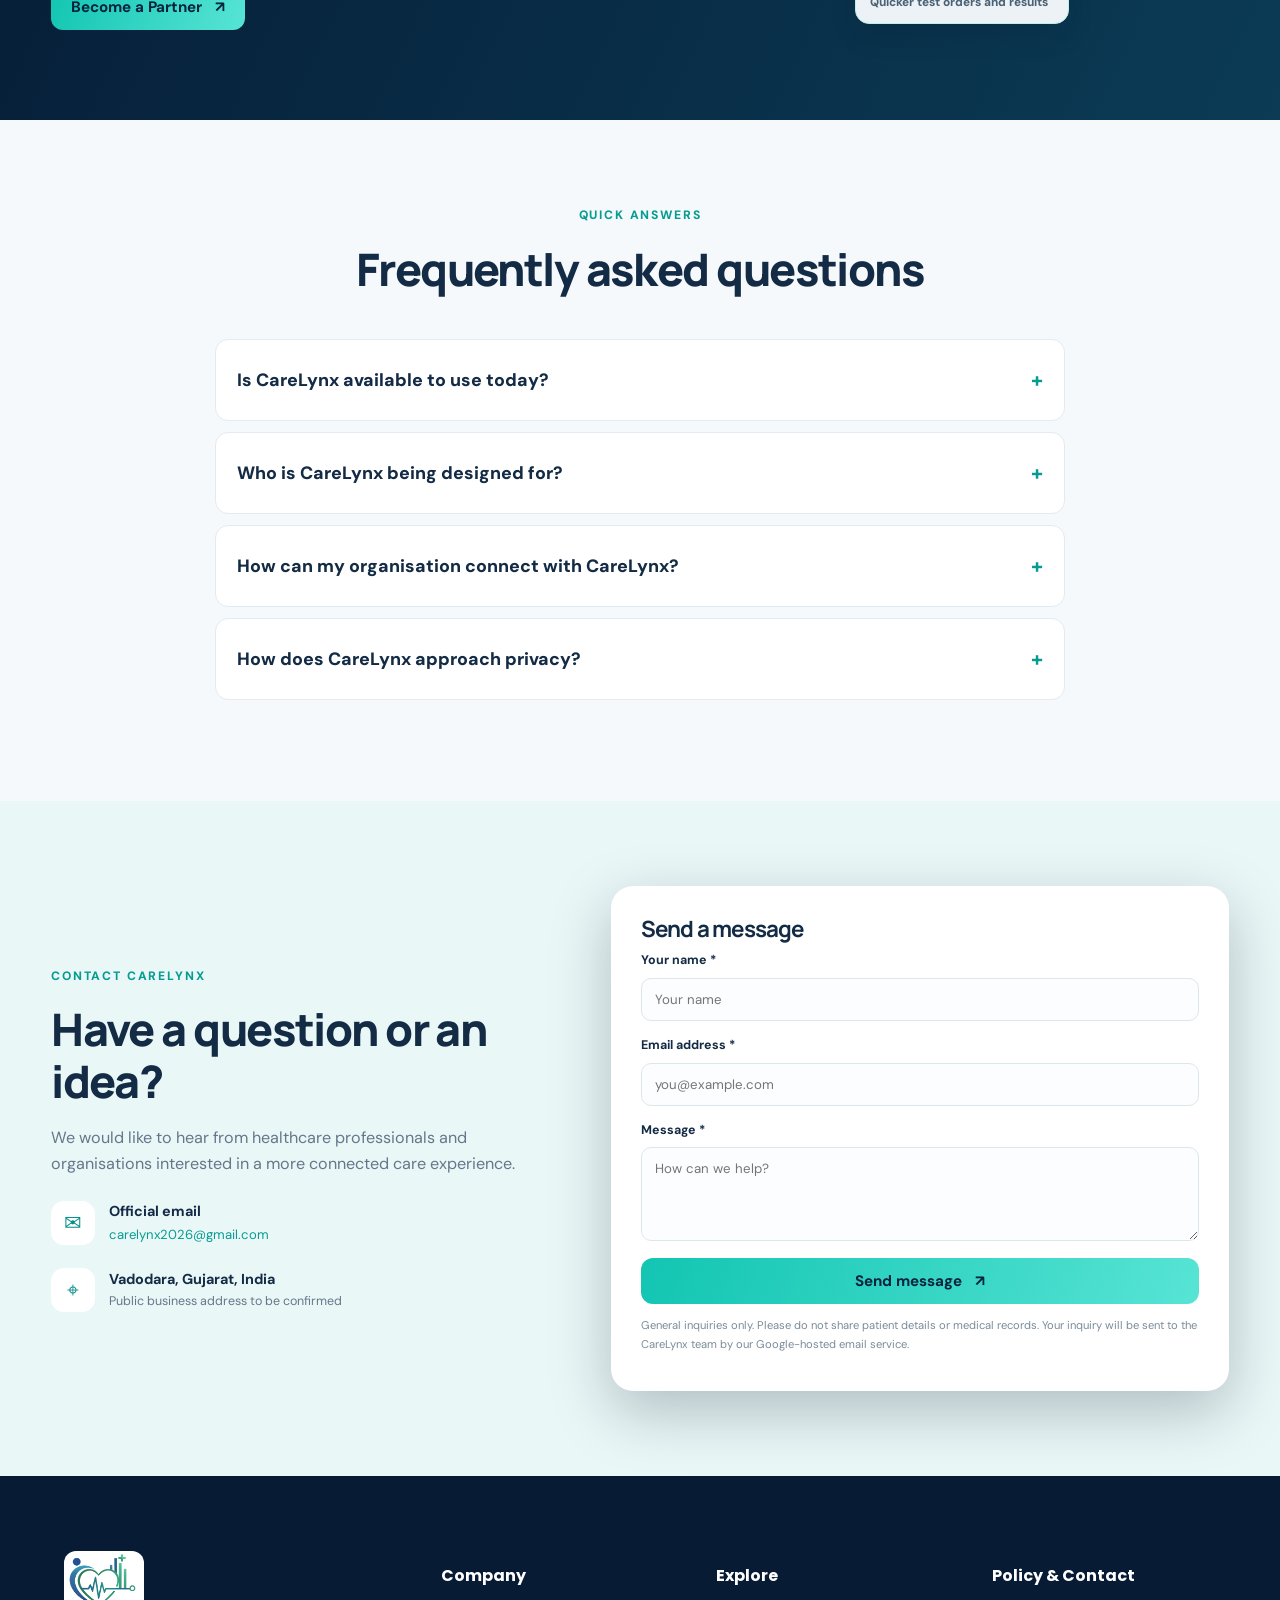
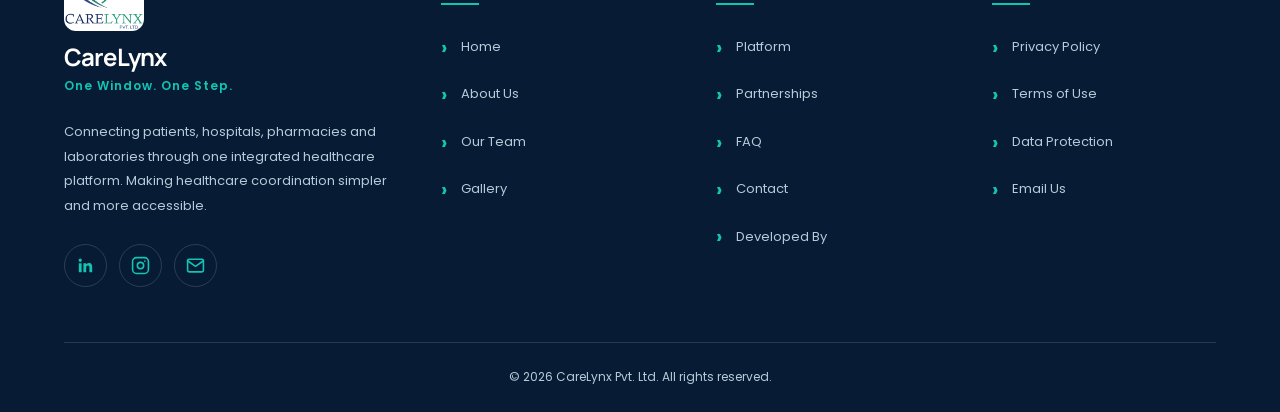
==== commit 93c1fc5a: "Responsiveness adding" ====
--- a/index.html
+++ b/index.html
@@ -41,6 +41,7 @@
     <link rel="stylesheet" href="css/enhancements.css" />
 
     <link rel="stylesheet" href="css/carelynx-mobile-menu.css">
+    <link rel="stylesheet" href="css/responsive.css" />
 <script src="js/carelynx-mobile-menu.js" defer></script>
     <!-- Configuration/settings used by the website. -->
     <script src="js/config.js" defer></script>
--- a/css/style.css
+++ b/css/style.css
@@ -3133,6 +3133,8 @@
   left: 50%;
   top: 50%;
   width: 21%;
+  height: 27.3%;
+  min-width: 0;
   aspect-ratio: 1;
   transform: translate(-50%, -50%);
   border-radius: 26px;
@@ -3215,6 +3217,13 @@
   .join-visual {
     aspect-ratio: 520 / 460;
   }
+  .join-center {
+    height: 23.86%;
+  }
+  .join-center b {
+    font-size: clamp(0.65rem, 3.2vw, 1rem);
+    white-space: nowrap;
+  }
   .join-chip {
     width: 44%;
     padding: 10px 11px;
--- a/css/carelynx-mobile-menu.css
+++ b/css/carelynx-mobile-menu.css
@@ -13,7 +13,7 @@
    MOBILE VIEW
    ============================================================ */
 
-@media (max-width: 768px) {
+@media (max-width: 900px) {
   /* HEADER FIX */
 
   .site-header {
@@ -49,7 +49,12 @@
   }
 
   .site-header .brand-wordmark small {
-    display: none !important;
+    display: block !important;
+    max-width: 100%;
+    font-size: clamp(0.42rem, 2.1vw, 0.58rem) !important;
+    line-height: 1.25;
+    letter-spacing: 0.02em;
+    white-space: normal;
   }
 
   /* HIDE OLD NAVIGATION */
@@ -456,7 +461,7 @@
 
 /* DESKTOP - keep original navigation */
 
-@media (min-width: 769px) {
+@media (min-width: 901px) {
   .clm-open-btn,
   .clm-overlay,
   .clm-drawer {
--- a/css/responsive.css
+++ b/css/responsive.css
@@ -0,0 +1,257 @@
+html {
+  overflow-x: clip;
+}
+
+body {
+  min-width: 320px;
+}
+
+img,
+svg,
+video,
+iframe {
+  max-width: 100%;
+}
+
+main,
+section,
+article,
+aside,
+form,
+footer,
+.section,
+.partnership-content,
+.footer-container,
+.dev-card {
+  min-width: 0;
+}
+
+input,
+select,
+textarea,
+button {
+  max-width: 100%;
+}
+
+@media (max-width: 900px) {
+  .section {
+    width: 90%;
+    margin-inline: auto;
+  }
+
+  .site-header .brand {
+    min-width: 0;
+  }
+
+  .site-header .brand-wordmark {
+    overflow-wrap: anywhere;
+  }
+
+  .audience-strip {
+    grid-template-columns: repeat(2, minmax(0, 1fr));
+  }
+
+  .partnership-content {
+    grid-template-columns: minmax(0, 1fr);
+    gap: 30px;
+  }
+
+  .partnership-aside {
+    position: static;
+  }
+}
+
+@media (max-width: 820px) {
+  .hero {
+    grid-template-columns: minmax(0, 1fr);
+    min-height: 0;
+  }
+
+  .hero-visual {
+    margin-inline: 0;
+    transform: none;
+  }
+
+  .about-section,
+  .apps-layout,
+  .join-section,
+  .contact-section {
+    grid-template-columns: minmax(0, 1fr);
+  }
+
+  .partnership-content {
+    grid-template-columns: minmax(0, 1fr);
+  }
+}
+
+@media (max-width: 700px) {
+  .section {
+    width: 90%;
+    padding-block: 60px;
+  }
+
+  .hero,
+  .partnership-hero {
+    padding-inline: 5%;
+  }
+
+  .hero-actions {
+    align-items: stretch;
+  }
+
+  .hero-actions .button {
+    max-width: 100%;
+  }
+
+  .audience-strip {
+    gap: 16px;
+  }
+
+  .partnership-content {
+    width: 100%;
+    padding-inline: 5%;
+  }
+
+  .partnership-content .form-card {
+    min-width: 0;
+  }
+}
+
+@media (max-width: 560px) {
+  .form-grid {
+    grid-template-columns: minmax(0, 1fr);
+  }
+
+  .full-width {
+    grid-column: auto;
+  }
+
+  .welcome-motion {
+    height: auto;
+    display: grid;
+    grid-template-columns: repeat(2, minmax(0, 1fr));
+    gap: 12px;
+  }
+
+  .welcome-track {
+    display: none;
+  }
+
+  .welcome-node {
+    width: auto;
+    min-height: 92px;
+  }
+
+  .partnership-content .form-card {
+    padding: 22px 16px;
+  }
+
+  .form-card input,
+  .form-card select,
+  .form-card textarea {
+    font-size: 16px;
+  }
+
+  .site-footer {
+    padding-inline: 5%;
+  }
+
+  .dev-card-content {
+    padding-inline: 20px;
+  }
+}
+
+@media (max-width: 380px) {
+  .audience-strip {
+    grid-template-columns: minmax(0, 1fr);
+  }
+
+  .hero h1 {
+    font-size: clamp(2.2rem, 11vw, 2.8rem);
+  }
+}
+
+@media (max-width: 900px) {
+  .partnership-page .site-header,
+  .dev-page .site-header {
+    position: sticky;
+    height: 70px;
+    min-height: 70px;
+    padding-inline: 5%;
+    gap: 12px;
+  }
+
+  .partnership-page .site-header .menu-toggle,
+  .dev-page .site-header .menu-toggle {
+    display: inline-grid;
+    place-items: center;
+    min-width: 44px;
+    min-height: 44px;
+    padding: 0;
+    font-size: 1.6rem;
+    line-height: 1;
+    cursor: pointer;
+  }
+
+  .partnership-page .site-header .menu-toggle::before,
+  .dev-page .site-header .menu-toggle::before {
+    display: none !important;
+  }
+
+  .partnership-page .site-header .nav-links,
+  .dev-page .site-header .nav-links {
+    display: none;
+    position: absolute;
+    top: 100%;
+    left: 0;
+    right: 0;
+    z-index: 101;
+    max-height: calc(100vh - 70px);
+    overflow-y: auto;
+    padding: 12px 5% 20px;
+    background: var(--card, #fff);
+    border-bottom: 1px solid var(--line, #e2ebf1);
+    box-shadow: 0 15px 25px rgba(6, 27, 53, 0.12);
+    flex-direction: column;
+    align-items: stretch;
+    gap: 0;
+  }
+
+  .partnership-page .site-header .nav-links.open,
+  .dev-page .site-header .nav-links.open {
+    display: flex;
+  }
+
+  .partnership-page .site-header .nav-links > a[data-nav-icon],
+  .dev-page .site-header .nav-links > a[data-nav-icon] {
+    display: flex;
+    flex-direction: row;
+    align-items: center;
+    justify-content: flex-start;
+    min-height: 48px;
+    text-align: left;
+    border-bottom: 1px solid var(--line, #e2ebf1);
+  }
+
+  .partnership-page .site-header .nav-links select,
+  .partnership-page .site-header .nav-links .theme-toggle,
+  .dev-page .site-header .nav-links select,
+  .dev-page .site-header .nav-links .theme-toggle {
+    align-self: flex-start;
+    min-height: 44px;
+    margin-top: 12px;
+  }
+
+  .partnership-page.dark .site-header .nav-links,
+  .dev-page.dark .site-header .nav-links {
+    background: var(--card, #14263d);
+  }
+}
+
+@media (prefers-reduced-motion: reduce) {
+  *,
+  *::before,
+  *::after {
+    scroll-behavior: auto !important;
+  }
+}
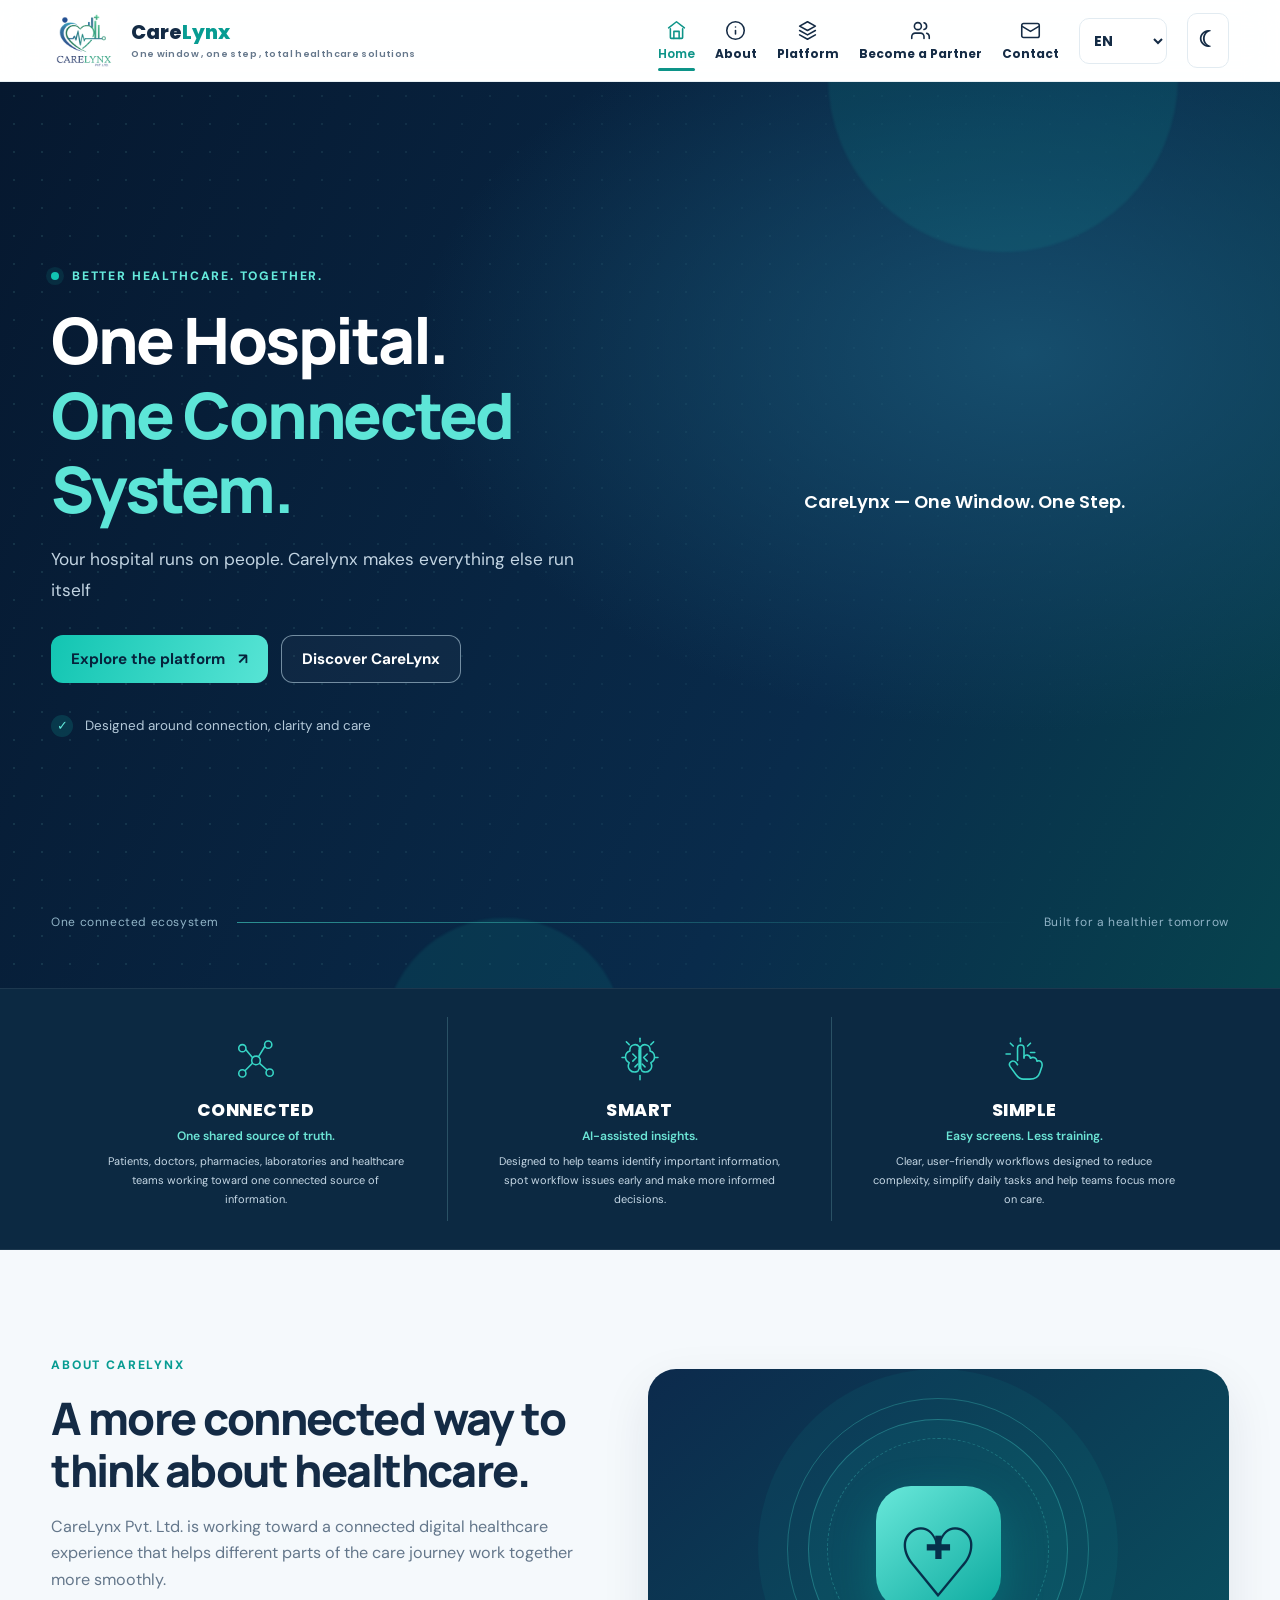
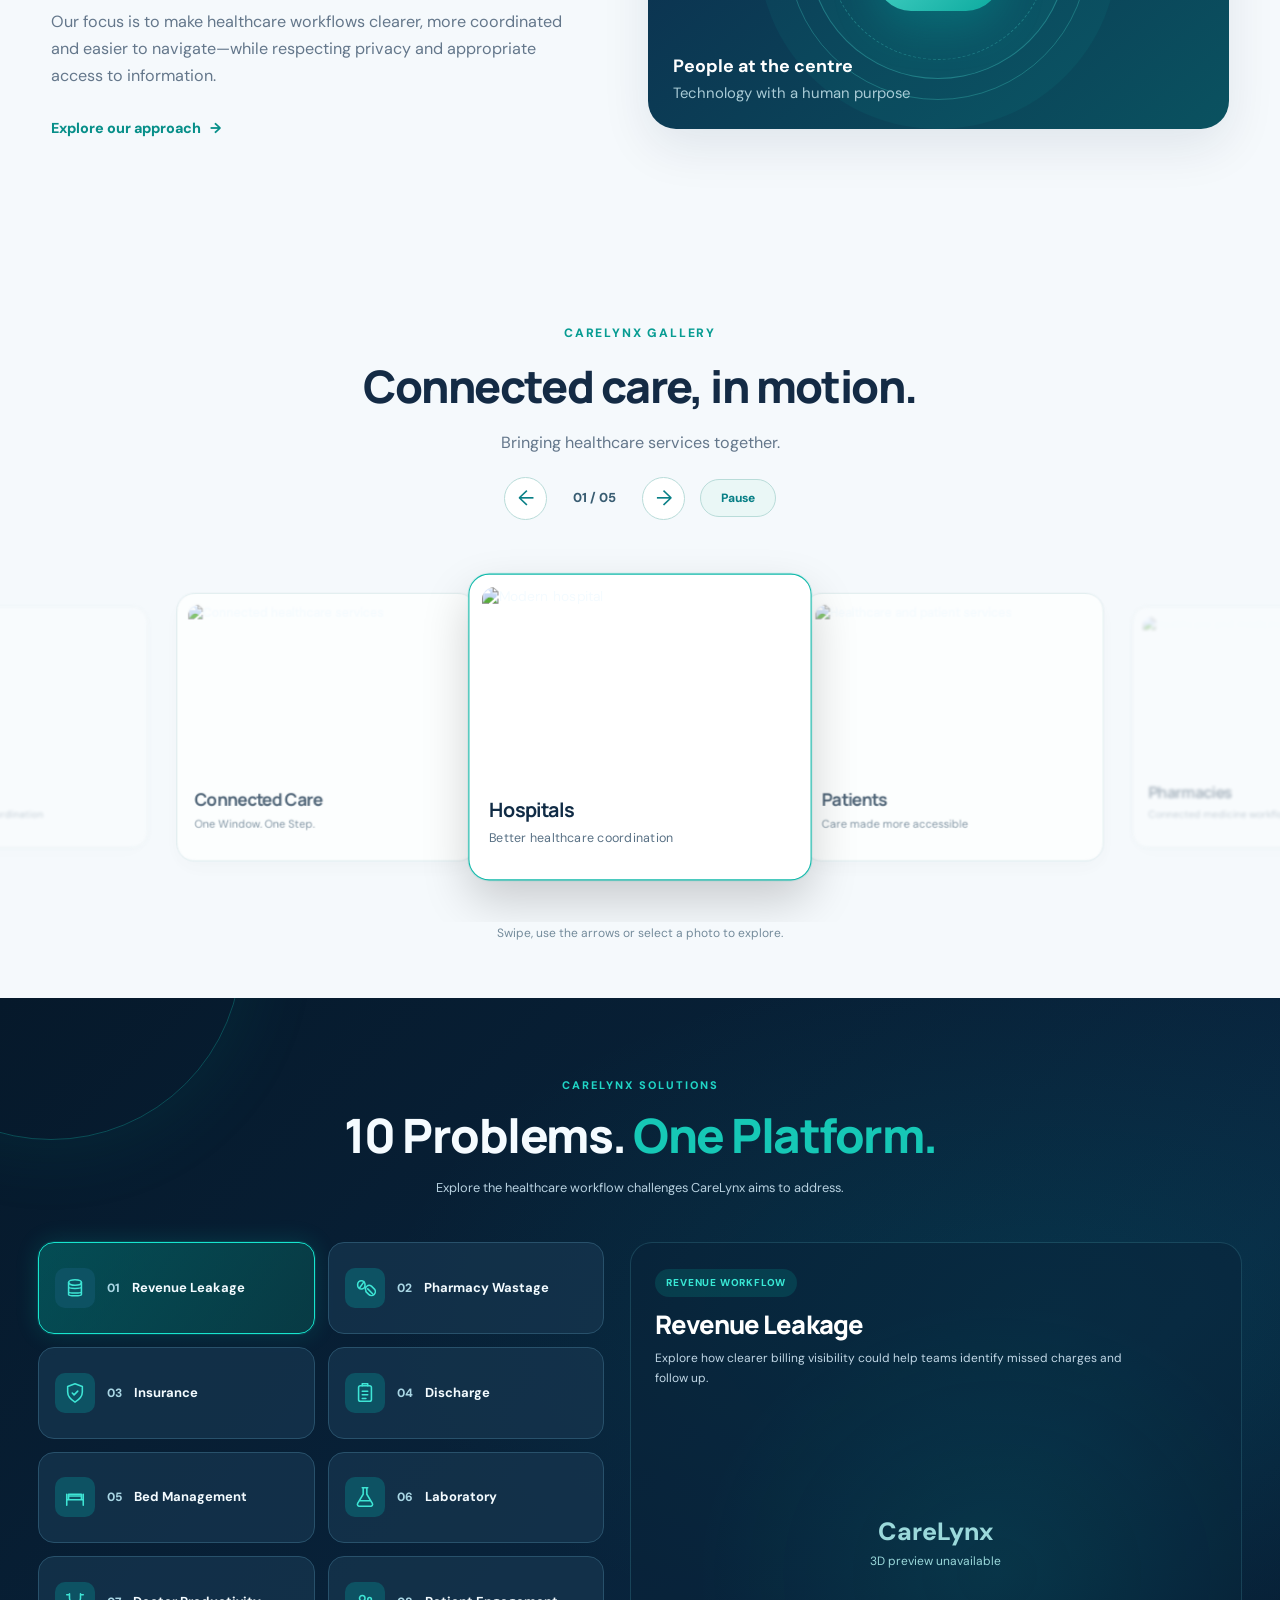
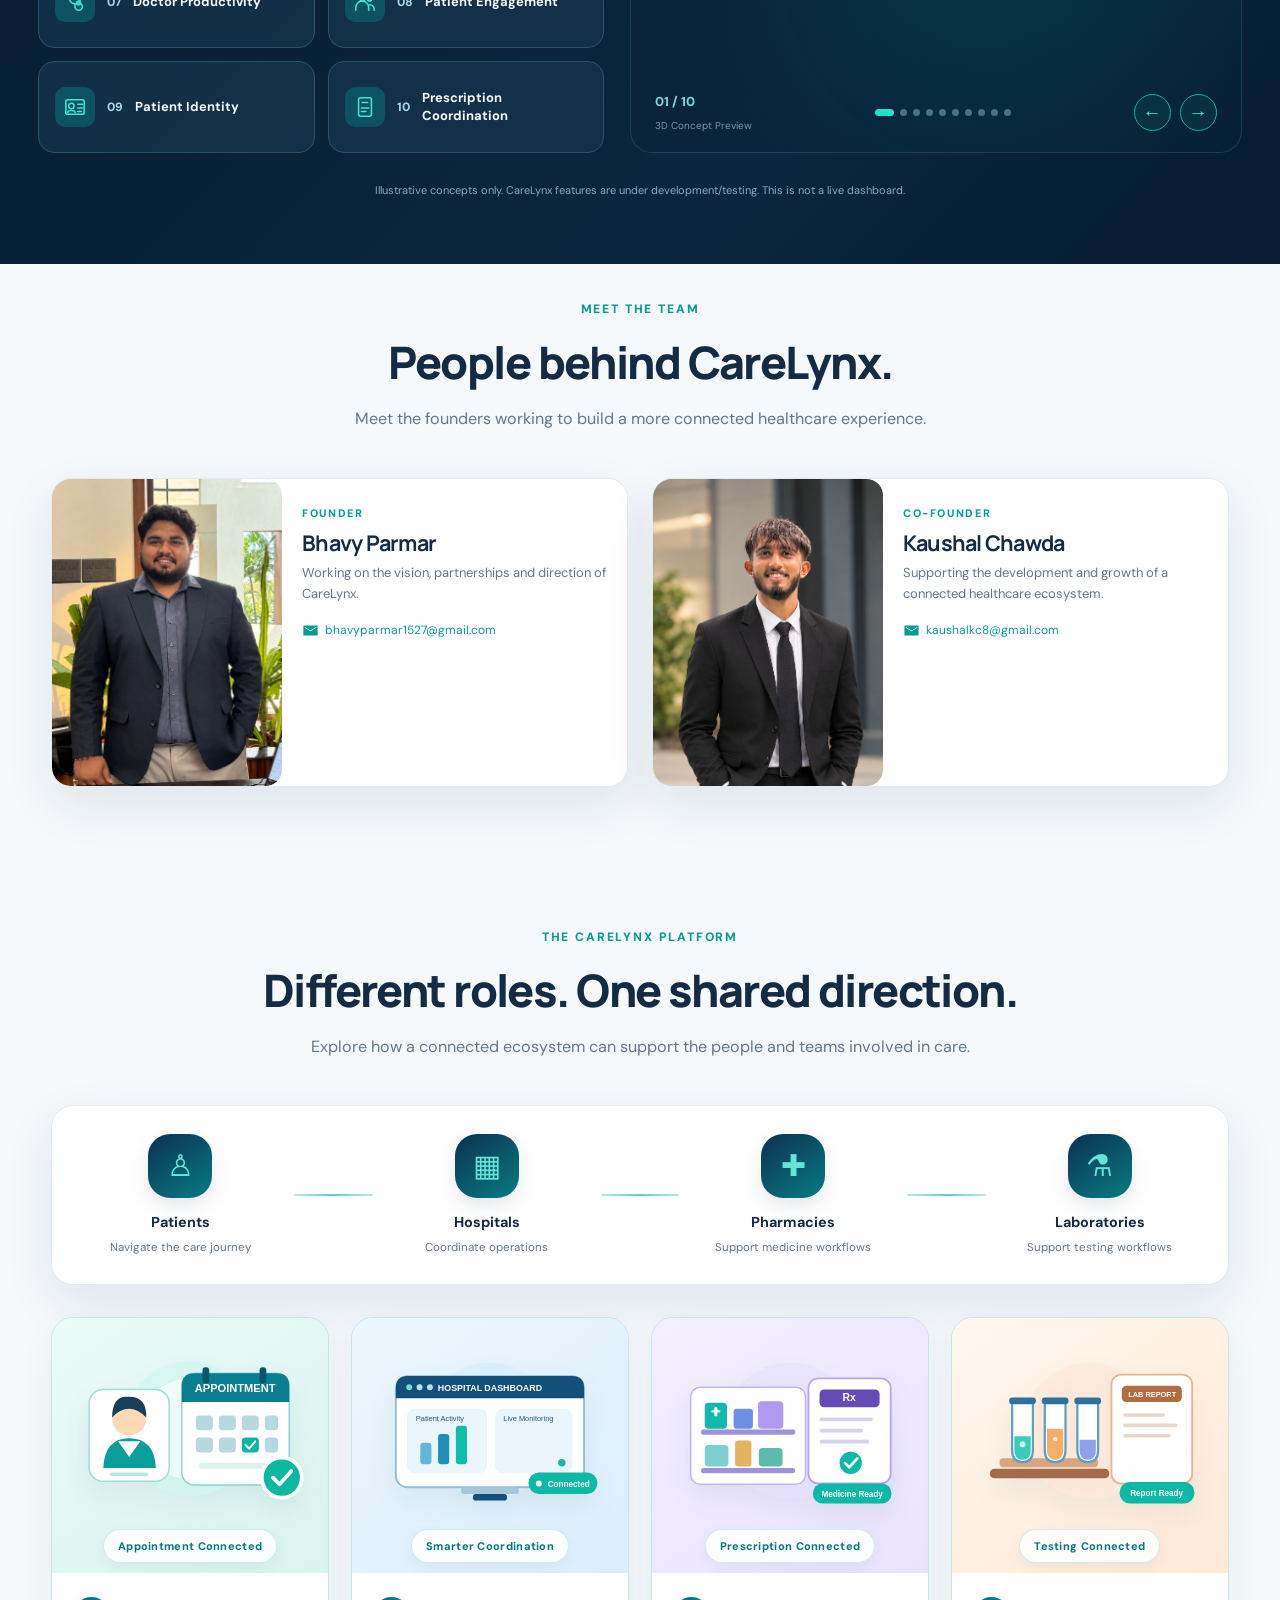
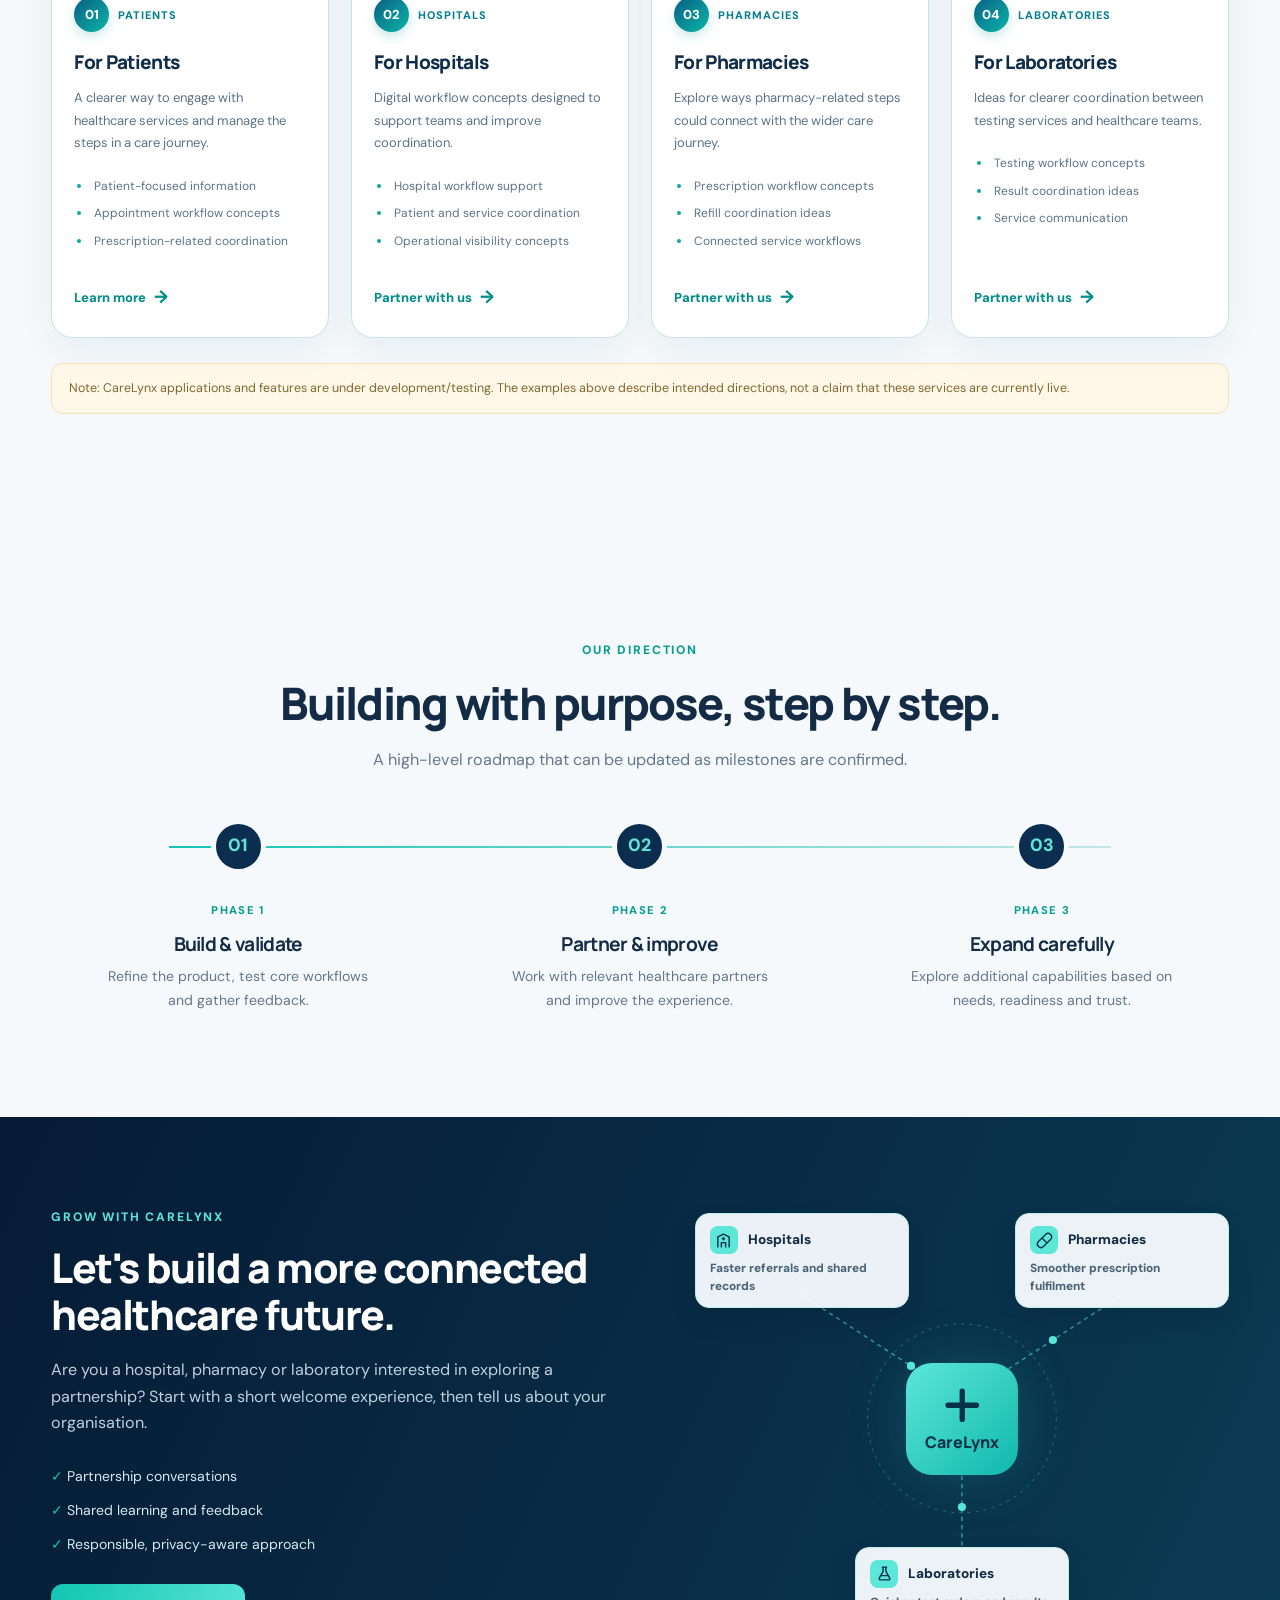
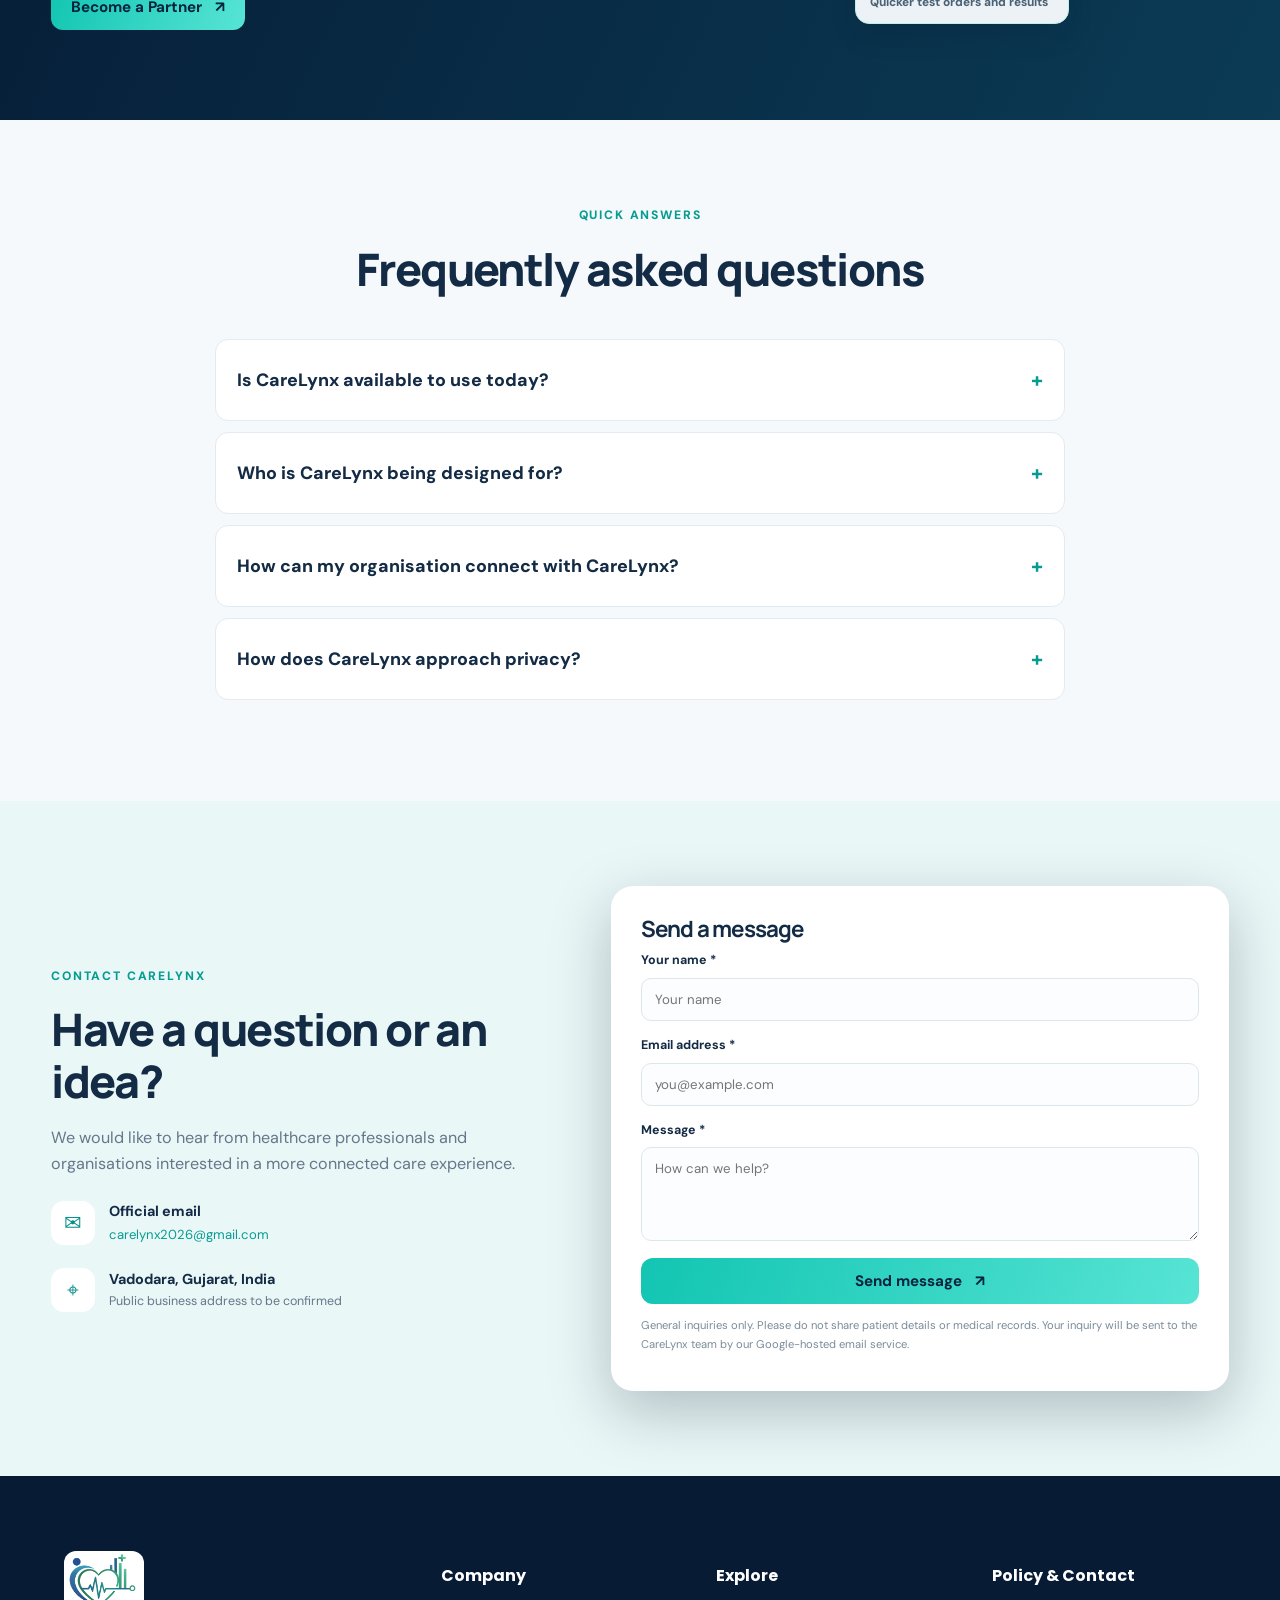
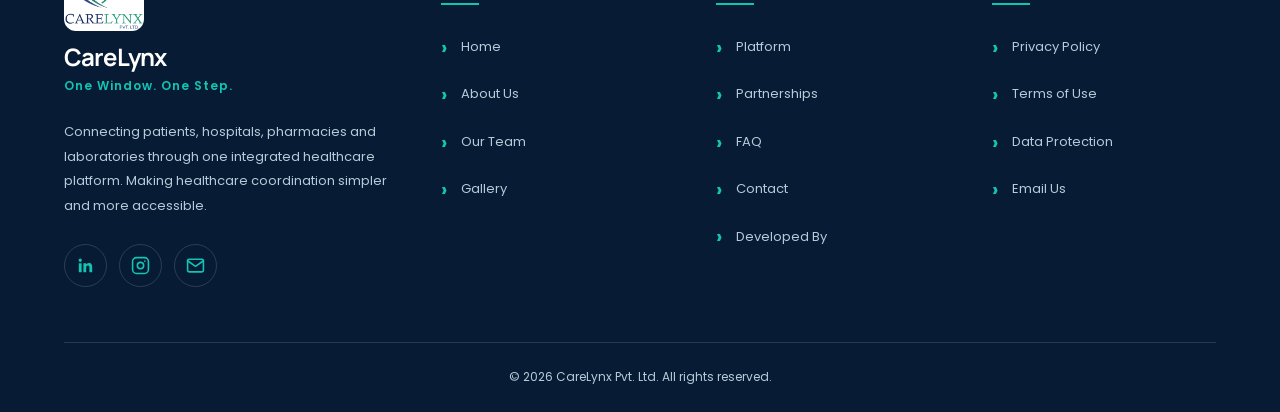
==== commit ec5cdce8: "new changes" ====
--- a/index.html
+++ b/index.html
@@ -1,11 +1,11 @@
 <!doctype html>
+
 <html lang="en">
   <!-- ===============================================================
        START: HERO LOGO CSS
        PURPOSE: Styles for the central logo and responsive sizing.
        =============================================================== -->
   <!-- ........................................ END OF HERO LOGO CSS ........................................ -->
-
   <!-- ===============================================================
        START: DOCUMENT HEAD
        PURPOSE: Metadata, fonts, stylesheet, and JavaScript files.
@@ -13,64 +13,151 @@
   <head>
     <!-- Character encoding, device scaling and search-preview description. -->
     <meta charset="utf-8" />
-    <meta name="viewport" content="width=device-width, initial-scale=1" />
-    <meta
-      name="description"
-      content="CareLynx is building a more connected healthcare experience for patients, hospitals, pharmacies and laboratories."
-    />
-    <title>CareLynx | One Window. One Step.</title>
+    <meta content="width=device-width, initial-scale=1" name="viewport" />
+
+    <title>CareLynx | One Window. One Step. | Healthcare Platform</title>
     <!-- Improve font loading for DM Sans and Manrope. -->
-    <link rel="preconnect" href="https://fonts.googleapis.com" />
-    <link rel="preconnect" href="https://fonts.gstatic.com" crossorigin />
+    <link href="https://fonts.googleapis.com" rel="preconnect" />
+    <link crossorigin="" href="https://fonts.gstatic.com" rel="preconnect" />
     <link
-      href="https://fonts.googleapis.com/css2?family=DM+Sans:wght@400;500;600;700&family=Manrope:wght@400;500;600;700;800&display=swap"
+      href="https://fonts.googleapis.com/css2?family=DM+Sans:wght@400;500;600;700&amp;family=Manrope:wght@400;500;600;700;800&amp;display=swap"
       rel="stylesheet"
     />
     <!-- Poppins is used only for the website header/navigation. -->
     <link
-      href="https://fonts.googleapis.com/css2?family=Poppins:wght@400;500;600;700&display=swap"
+      href="https://fonts.googleapis.com/css2?family=Poppins:wght@400;500;600;700&amp;display=swap"
       rel="stylesheet"
     />
     <!-- Browser tab icon. -->
-    <link rel="icon" type="image/png" href="assets/images/favicon.png" />
+
     <!-- Main website design is defined in the external CSS file. -->
-    <link rel="stylesheet" href="css/style.css" />
+    <link href="css/style.css" rel="stylesheet" />
     <!-- Header Poppins font, mobile SVG icons and active navigation styles. -->
-    <link rel="stylesheet" href="css/navigation.css" />
-    <link rel="stylesheet" href="css/hero-logo.css" />
-    <link rel="stylesheet" href="css/enhancements.css" />
-
-    <link rel="stylesheet" href="css/carelynx-mobile-menu.css">
-    <link rel="stylesheet" href="css/responsive.css" />
-<script src="js/carelynx-mobile-menu.js" defer></script>
+    <link href="css/navigation.css" rel="stylesheet" />
+    <link href="css/hero-logo.css" rel="stylesheet" />
+    <link href="css/enhancements.css" rel="stylesheet" />
+    <link href="css/carelynx-mobile-menu.css" rel="stylesheet" />
+    <link href="css/responsive.css" rel="stylesheet" />
+    <script defer="" src="js/carelynx-mobile-menu.js"></script>
     <!-- Configuration/settings used by the website. -->
-    <script src="js/config.js" defer></script>
+    <script defer="" src="js/config.js"></script>
     <!-- Contact and enquiry form JavaScript. -->
-    <script src="js/forms.js" defer></script>
+    <script defer="" src="js/forms.js"></script>
     <!-- Site interactions such as menu, language and theme. -->
-    <script src="js/script.js" defer></script>
+    <script defer="" src="js/script.js"></script>
     <!-- Interactive Gallery and 10 Problems Showcase -->
-<!-- ============================================================
+    <!-- ============================================================
      START: CARELYNX GALLERY & 10 PROBLEMS SCRIPTS
      ============================================================ -->
-
-<!-- Interactive photo gallery -->
-<script src="js/gallery-showcase.js" defer></script>
-
-<!-- 10 Problems buttons and unique Three.js models -->
-<script src="js/problems-3d.js" defer></script>
-
-<!-- ............ END GALLERY & PROBLEMS SCRIPTS ............ -->
+    <!-- Interactive photo gallery -->
+    <script defer="" src="js/gallery-showcase.js"></script>
+    <!-- 10 Problems buttons and unique Three.js models -->
+    <script defer="" src="js/problems-3d.js"></script>
+    <!-- ............ END GALLERY & PROBLEMS SCRIPTS ............ -->
     <!-- Highlights the currently visible page section while scrolling. -->
-    <script src="js/navigation.js" defer></script>
+    <script defer="" src="js/navigation.js"></script>
     <!-- Three.js is imported directly inside hero3d.js -->
-    <script type="module" src="js/hero3d.js"></script>
-
+    <script src="js/hero3d.js" type="module"></script>
     <!-- Three.js module resolution -->
     <script type="importmap">
       {
         "imports": {
           "three": "https://cdn.jsdelivr.net/npm/three@0.160.1/build/three.module.js"
+        }
+      }
+    </script>
+    <meta
+      content="CareLynx (CareLynx Pvt Ltd) connects patients, hospitals, pharmacies and laboratories through one integrated healthcare platform."
+      name="description"
+    />
+    <link href="https://carelynxpvtltd.vercel.app/" rel="canonical" />
+    <link
+      href="/assets/images/favicon-48.png"
+      rel="icon"
+      sizes="48x48"
+      type="image/png"
+    />
+    <link
+      href="/assets/images/apple-touch-icon.png"
+      rel="apple-touch-icon"
+      sizes="180x180"
+    />
+    <meta content="website" property="og:type" />
+    <meta content="CareLynx" property="og:site_name" />
+    <meta
+      content="CareLynx | One Window. One Step. | Healthcare Platform"
+      property="og:title"
+    />
+    <meta
+      content="CareLynx (CareLynx Pvt Ltd) connects patients, hospitals, pharmacies and laboratories through one integrated healthcare platform."
+      property="og:description"
+    />
+    <meta content="https://carelynxpvtltd.vercel.app/" property="og:url" />
+    <meta
+      content="https://carelynxpvtltd.vercel.app/assets/images/carelynx-social-preview.jpg"
+      property="og:image"
+    />
+    <meta content="1200" property="og:image:width" />
+    <meta content="630" property="og:image:height" />
+    <meta content="summary_large_image" name="twitter:card" />
+    <meta
+      content="CareLynx | One Window. One Step. | Healthcare Platform"
+      name="twitter:title"
+    />
+    <meta
+      content="CareLynx (CareLynx Pvt Ltd) connects patients, hospitals, pharmacies and laboratories through one integrated healthcare platform."
+      name="twitter:description"
+    />
+    <meta
+      content="https://carelynxpvtltd.vercel.app/assets/images/carelynx-social-preview.jpg"
+      name="twitter:image"
+    />
+    <script type="application/ld+json">
+      {
+        "@context": "https://schema.org",
+        "@type": "Organization",
+        "@id": "https://carelynxpvtltd.vercel.app/#organization",
+        "name": "CareLynx",
+        "legalName": "CareLynx Pvt Ltd",
+        "alternateName": ["CareLynx Pvt Ltd"],
+        "url": "https://carelynxpvtltd.vercel.app/",
+        "logo": {
+          "@type": "ImageObject",
+          "url": "https://carelynxpvtltd.vercel.app/assets/images/carelynx-seo-logo-512.png",
+          "width": 512,
+          "height": 512
+        },
+        "description": "CareLynx connects patients, hospitals, pharmacies and laboratories through one integrated healthcare platform.",
+        "slogan": "One Window. One Step.",
+        "email": "carelynx2026@gmail.com",
+        "sameAs": [
+          "https://www.linkedin.com/company/carelynx-pvt-ltd/",
+          "https://www.instagram.com/carelynxpvtltd/"
+        ],
+        "founder": {
+          "@type": "Person",
+          "name": "Bhavy Parmar",
+          "jobTitle": "Founder"
+        },
+        "employee": [
+          {
+            "@type": "Person",
+            "name": "Kaushal Chawda",
+            "jobTitle": "Co-founder"
+          }
+        ]
+      }
+    </script>
+    <script type="application/ld+json">
+      {
+        "@context": "https://schema.org",
+        "@type": "WebSite",
+        "@id": "https://carelynxpvtltd.vercel.app/#website",
+        "name": "CareLynx",
+        "alternateName": "CareLynx Pvt Ltd",
+        "url": "https://carelynxpvtltd.vercel.app/",
+        "publisher": {
+          "@id": "https://carelynxpvtltd.vercel.app/#organization"
         }
       }
     </script>
@@ -83,264 +170,229 @@
          =============================================================== -->
     <header class="site-header">
       <!-- Header logo and company tagline. -->
-      <a class="brand" href="#home" aria-label="CareLynx home"
+      <a aria-label="CareLynx home" class="brand" href="#home"
         ><img
+          alt="CareLynx Pvt. Ltd. logo"
           class="brand-logo"
           src="assets/images/carelynx-logo.png"
-          alt="CareLynx Pvt. Ltd. logo"
         /><span class="brand-wordmark"
           >Care<span class="brand-accent">Lynx</span
-          ><small>One window , one step , total healthcare solutions</small></span
+          ><small
+            >One window , one step , total healthcare solutions</small
+          ></span
         ></a
       >
       <!-- Hamburger button for small-screen navigation. -->
       <button
+        aria-controls="mainNavigation"
+        aria-expanded="false"
+        aria-label="Toggle navigation"
         class="menu-toggle"
         type="button"
-        aria-label="Toggle navigation"
-        aria-expanded="false"
-        aria-controls="mainNavigation"
       >
         ☰
       </button>
       <!-- ============================================================
      NEW MOBILE GRID MENU BUTTON
      ============================================================ -->
-
-<button
-  type="button"
-  class="clm-open-btn"
-  id="clmOpenBtn"
-  aria-label="Open mobile menu"
-  aria-controls="clmDrawer"
-  aria-expanded="false"
->
-  <svg viewBox="0 0 24 24" fill="none"
-       stroke="currentColor" stroke-width="2"
-       stroke-linecap="round">
-    <path d="M4 7h16M4 12h16M4 17h16"/>
-  </svg>
-</button>
-
-<!-- ............ END MOBILE MENU BUTTON ............ -->
+      <button
+        aria-controls="clmDrawer"
+        aria-expanded="false"
+        aria-label="Open mobile menu"
+        class="clm-open-btn"
+        id="clmOpenBtn"
+        type="button"
+      >
+        <svg
+          fill="none"
+          stroke="currentColor"
+          stroke-linecap="round"
+          stroke-width="2"
+          viewbox="0 0 24 24"
+        >
+          <path d="M4 7h16M4 12h16M4 17h16"></path>
+        </svg>
+      </button>
+      <!-- ............ END MOBILE MENU BUTTON ............ -->
       <!-- Page navigation, language selector and dark/light mode control. -->
-      <nav class="nav-links" id="mainNavigation" aria-label="Main navigation">
-        <a href="#home" data-nav-icon="home">Home</a>
-        <a href="#about" data-nav-icon="about">About</a>
-        <a href="#platform" data-nav-icon="platform">Platform</a>
-        <a href="partnership.html" data-nav-icon="partners">Become a Partner</a>
-        <a href="#contact" data-nav-icon="contact">Contact</a>
+      <nav aria-label="Main navigation" class="nav-links" id="mainNavigation">
+        <a data-nav-icon="home" href="#home">Home</a>
+        <a data-nav-icon="about" href="#about">About</a>
+        <a data-nav-icon="platform" href="#platform">Platform</a>
+        <a data-nav-icon="partners" href="partnership.html">Become a Partner</a>
+        <a data-nav-icon="contact" href="#contact">Contact</a>
         <!-- Language choices are connected to the external JavaScript. -->
-        <select id="languageSelect" aria-label="Choose language">
+        <select aria-label="Choose language" id="languageSelect">
           <option value="en">EN</option>
           <option value="gu">ગુજરાતી</option>
           <option value="hi">हिन्दी</option>
         </select>
         <!-- Dark mode toggle; site script handles its behavior. -->
         <button
+          aria-label="Toggle dark mode"
+          class="theme-toggle"
           id="themeToggle"
-          class="theme-toggle"
-          aria-label="Toggle dark mode"
           title="Toggle dark mode"
         >
           ☾
         </button>
       </nav>
     </header>
-    
-<!-- ============================================================
+    <!-- ============================================================
      START: CARELYNX MOBILE GRID DRAWER
      ============================================================ -->
-
-<div class="clm-overlay" id="clmOverlay"></div>
-
-<aside
-  class="clm-drawer"
-  id="clmDrawer"
-  role="dialog"
-  aria-modal="true"
-  aria-label="Mobile navigation"
-  aria-hidden="true"
-  inert
->
-
-  <!-- HEADER: LOGO AND CLOSE BUTTON -->
-  <div class="clm-head">
-
-    <a href="index.html" class="clm-brand">
-      <img
-        src="assets/images/carelynx-logo.png"
-        alt="CareLynx logo"
-      />
-
-      <span>
-        <strong>Care<span>Lynx</span></strong>
-        <small>ONE WINDOW. ONE STEP.</small>
-      </span>
-    </a>
-
-    <button
-      type="button"
-      class="clm-close"
-      id="clmCloseBtn"
-      aria-label="Close mobile menu"
+    <div class="clm-overlay" id="clmOverlay"></div>
+    <aside
+      aria-hidden="true"
+      aria-label="Mobile navigation"
+      aria-modal="true"
+      class="clm-drawer"
+      id="clmDrawer"
+      inert=""
+      role="dialog"
     >
-      &times;
-    </button>
-
-  </div>
-
-  <!-- ................................ END HEADER ................................ -->
-
-
-  <!-- ============================================================
+      <!-- HEADER: LOGO AND CLOSE BUTTON -->
+      <div class="clm-head">
+        <a class="clm-brand" href="index.html">
+          <img alt="CareLynx logo" src="assets/images/carelynx-logo.png" />
+          <span>
+            <strong>Care<span>Lynx</span></strong>
+            <small>ONE WINDOW. ONE STEP.</small>
+          </span>
+        </a>
+        <button
+          aria-label="Close mobile menu"
+          class="clm-close"
+          id="clmCloseBtn"
+          type="button"
+        >
+          ×
+        </button>
+      </div>
+      <!-- ................................ END HEADER ................................ -->
+      <!-- ============================================================
        MOBILE NAVIGATION GRID
        ============================================================ -->
-
-  <nav class="clm-grid" aria-label="Mobile navigation links">
-
-    <!-- HOME -->
-    <a href="index.html#home" class="clm-card" data-page="home">
-      <span class="clm-card-icon">
-        <svg viewBox="0 0 24 24">
-          <path d="m3 10 9-7 9 7v10H3z"/>
-          <path d="M9 20v-8h6v8"/>
-        </svg>
-      </span>
-      <span>HOME</span>
-    </a>
-
-    <!-- ABOUT -->
-    <a href="index.html#about" class="clm-card" data-page="about">
-      <span class="clm-card-icon">
-        <svg viewBox="0 0 24 24">
-          <circle cx="12" cy="12" r="9"/>
-          <path d="M12 11v5M12 8h.01"/>
-        </svg>
-      </span>
-      <span>ABOUT US</span>
-    </a>
-
-    <!-- PLATFORM -->
-    <a href="index.html#platform" class="clm-card" data-page="platform">
-      <span class="clm-card-icon">
-        <svg viewBox="0 0 24 24">
-          <rect x="3" y="3" width="7" height="7" rx="1"/>
-          <rect x="14" y="3" width="7" height="7" rx="1"/>
-          <rect x="3" y="14" width="7" height="7" rx="1"/>
-          <rect x="14" y="14" width="7" height="7" rx="1"/>
-        </svg>
-      </span>
-      <span>PLATFORM</span>
-    </a>
-
-    <!-- PARTNERSHIP -->
-    <a href="partnership.html" class="clm-card" data-page="partnership">
-      <span class="clm-card-icon">
-        <svg viewBox="0 0 24 24">
-          <path d="M3 8h5l3 3 3-3h7"/>
-          <path d="m3 13 5 5 4-3 4 3 5-5"/>
-          <path d="m8 8 4-4 4 4"/>
-        </svg>
-      </span>
-      <span>PARTNERSHIP</span>
-    </a>
-
-    <!-- GALLERY -->
-    <a href="index.html#gallery" class="clm-card" data-page="gallery">
-      <span class="clm-card-icon">
-        <svg viewBox="0 0 24 24">
-          <rect x="3" y="3" width="18" height="18" rx="2"/>
-          <circle cx="8" cy="8" r="1.5"/>
-          <path d="m4 18 6-6 4 4 3-3 4 4"/>
-        </svg>
-      </span>
-      <span>GALLERY</span>
-    </a>
-
-    <!-- OUR TEAM -->
-    <a href="index.html#team" class="clm-card" data-page="team">
-      <span class="clm-card-icon">
-        <svg viewBox="0 0 24 24">
-          <circle cx="9" cy="8" r="3"/>
-          <path d="M3 20v-2a6 6 0 0 1 12 0v2"/>
-          <path d="M17 5a3 3 0 0 1 0 6"/>
-          <path d="M18 14a5 5 0 0 1 3 5v1"/>
-        </svg>
-      </span>
-      <span>OUR TEAM</span>
-    </a>
-
-    <!-- CONTACT -->
-    <a href="index.html#contact" class="clm-card" data-page="contact">
-      <span class="clm-card-icon">
-        <svg viewBox="0 0 24 24">
-          <path d="M6 3h4l2 5-3 2a15 15 0 0 0 5 5l2-3 5 2v4a3 3 0 0 1-3 3A15 15 0 0 1 3 6a3 3 0 0 1 3-3z"/>
-        </svg>
-      </span>
-      <span>CONTACT</span>
-    </a>
-
-  </nav>
-
-  <!-- ................................ END GRID ................................ -->
-
-
-  <!-- CONTACT BUTTON -->
-  <a href="index.html#contact" class="clm-cta">
-    GET IN TOUCH <span aria-hidden="true">↗</span>
-  </a>
-
-
-  <!-- ============================================================
+      <nav aria-label="Mobile navigation links" class="clm-grid">
+        <!-- HOME -->
+        <a class="clm-card" data-page="home" href="index.html#home">
+          <span class="clm-card-icon">
+            <svg viewbox="0 0 24 24">
+              <path d="m3 10 9-7 9 7v10H3z"></path>
+              <path d="M9 20v-8h6v8"></path>
+            </svg>
+          </span>
+          <span>HOME</span>
+        </a>
+        <!-- ABOUT -->
+        <a class="clm-card" data-page="about" href="index.html#about">
+          <span class="clm-card-icon">
+            <svg viewbox="0 0 24 24">
+              <circle cx="12" cy="12" r="9"></circle>
+              <path d="M12 11v5M12 8h.01"></path>
+            </svg>
+          </span>
+          <span>ABOUT US</span>
+        </a>
+        <!-- PLATFORM -->
+        <a class="clm-card" data-page="platform" href="index.html#platform">
+          <span class="clm-card-icon">
+            <svg viewbox="0 0 24 24">
+              <rect height="7" rx="1" width="7" x="3" y="3"></rect>
+              <rect height="7" rx="1" width="7" x="14" y="3"></rect>
+              <rect height="7" rx="1" width="7" x="3" y="14"></rect>
+              <rect height="7" rx="1" width="7" x="14" y="14"></rect>
+            </svg>
+          </span>
+          <span>PLATFORM</span>
+        </a>
+        <!-- PARTNERSHIP -->
+        <a class="clm-card" data-page="partnership" href="partnership.html">
+          <span class="clm-card-icon">
+            <svg viewbox="0 0 24 24">
+              <path d="M3 8h5l3 3 3-3h7"></path>
+              <path d="m3 13 5 5 4-3 4 3 5-5"></path>
+              <path d="m8 8 4-4 4 4"></path>
+            </svg>
+          </span>
+          <span>PARTNERSHIP</span>
+        </a>
+        <!-- GALLERY -->
+        <a class="clm-card" data-page="gallery" href="index.html#gallery">
+          <span class="clm-card-icon">
+            <svg viewbox="0 0 24 24">
+              <rect height="18" rx="2" width="18" x="3" y="3"></rect>
+              <circle cx="8" cy="8" r="1.5"></circle>
+              <path d="m4 18 6-6 4 4 3-3 4 4"></path>
+            </svg>
+          </span>
+          <span>GALLERY</span>
+        </a>
+        <!-- OUR TEAM -->
+        <a class="clm-card" data-page="team" href="index.html#team">
+          <span class="clm-card-icon">
+            <svg viewbox="0 0 24 24">
+              <circle cx="9" cy="8" r="3"></circle>
+              <path d="M3 20v-2a6 6 0 0 1 12 0v2"></path>
+              <path d="M17 5a3 3 0 0 1 0 6"></path>
+              <path d="M18 14a5 5 0 0 1 3 5v1"></path>
+            </svg>
+          </span>
+          <span>OUR TEAM</span>
+        </a>
+        <!-- CONTACT -->
+        <a class="clm-card" data-page="contact" href="index.html#contact">
+          <span class="clm-card-icon">
+            <svg viewbox="0 0 24 24">
+              <path
+                d="M6 3h4l2 5-3 2a15 15 0 0 0 5 5l2-3 5 2v4a3 3 0 0 1-3 3A15 15 0 0 1 3 6a3 3 0 0 1 3-3z"
+              ></path>
+            </svg>
+          </span>
+          <span>CONTACT</span>
+        </a>
+      </nav>
+      <!-- ................................ END GRID ................................ -->
+      <!-- CONTACT BUTTON -->
+      <a class="clm-cta" href="index.html#contact">
+        GET IN TOUCH <span aria-hidden="true">↗</span>
+      </a>
+      <!-- ============================================================
        THEME AND LANGUAGE CONTROLS
        ============================================================ -->
-
-  <div class="clm-settings">
-
-    <div class="clm-setting-row">
-      <span>Appearance</span>
-
-      <button
-        type="button"
-        class="clm-theme-btn"
-        id="clmThemeBtn"
-        aria-label="Toggle dark mode"
-      >
-        <span class="clm-theme-icon" aria-hidden="true">☾</span>
-        <span class="clm-theme-label">Dark mode</span>
-      </button>
-    </div>
-
-    <div class="clm-setting-row">
-      <label for="clmLanguageSelect">Language</label>
-
-      <select id="clmLanguageSelect">
-        <option value="en">English</option>
-        <option value="gu">ગુજરાતી</option>
-        <option value="hi">हिन्दी</option>
-      </select>
-    </div>
-
-  </div>
-
-  <!-- ................................ END SETTINGS ................................ -->
-
-
-  <!-- DEVELOPERS PAGE LINK -->
-  <a href="developers.html" class="clm-developer">
-    <svg viewBox="0 0 24 24" aria-hidden="true">
-      <path d="m8 7-5 5 5 5m8-10 5 5-5 5M14 4l-4 16"/>
-    </svg>
-    Developed By
-  </a>
-
-</aside>
-
-<!-- ............ END CARELYNX MOBILE GRID DRAWER ............ -->
-
+      <div class="clm-settings">
+        <div class="clm-setting-row">
+          <span>Appearance</span>
+          <button
+            aria-label="Toggle dark mode"
+            class="clm-theme-btn"
+            id="clmThemeBtn"
+            type="button"
+          >
+            <span aria-hidden="true" class="clm-theme-icon">☾</span>
+            <span class="clm-theme-label">Dark mode</span>
+          </button>
+        </div>
+        <div class="clm-setting-row">
+          <label for="clmLanguageSelect">Language</label>
+          <select id="clmLanguageSelect">
+            <option value="en">English</option>
+            <option value="gu">ગુજરાતી</option>
+            <option value="hi">हिन्दी</option>
+          </select>
+        </div>
+      </div>
+      <!-- ................................ END SETTINGS ................................ -->
+      <!-- DEVELOPERS PAGE LINK -->
+      <a class="clm-developer" href="developers.html">
+        <svg aria-hidden="true" viewbox="0 0 24 24">
+          <path d="m8 7-5 5 5 5m8-10 5 5-5 5M14 4l-4 16"></path>
+        </svg>
+        Developed By
+      </a>
+    </aside>
+    <!-- ............ END CARELYNX MOBILE GRID DRAWER ............ -->
     <!-- ........................................ END OF WEBSITE HEADER / NAVIGATION ........................................ -->
-
     <!-- ===============================================================
          START: MAIN PAGE CONTENT
          PURPOSE: All visible content sections of the homepage.
@@ -363,8 +415,8 @@
             One Hospital.<br /><span>One Connected System.</span>
           </h1>
           <p class="hero-lead" id="heroLead">
-            Your hospital runs on people. Carelynx makes everything
-else run itself
+            Your hospital runs on people. Carelynx makes everything else run
+            itself
           </p>
           <!-- Primary links scroll to Platform and About. -->
           <div class="hero-actions">
@@ -379,33 +431,28 @@
             and care
           </div>
         </div>
-
         <!-- ==========================================
      CARELYNX GOLDEN DNA HERO NETWORK
      Only the visual section is replaced.
      Contact forms and backend are unchanged.
 ========================================== -->
-
         <!-- ============================================================
      START: CARELYNX LIVING HEALTHCARE CITY
      Real-time 3D miniature healthcare ecosystem.
      ============================================================ -->
-
         <div class="hero-visual care-city-visual reveal">
           <div
+            aria-label="3D miniature healthcare city connecting hospital, patient, pharmacy and laboratory through CareLynx"
+            class="care-city-stage"
             id="carelynx3d"
-            class="care-city-stage"
             role="img"
-            aria-label="3D miniature healthcare city connecting hospital, patient, pharmacy and laboratory through CareLynx"
           >
             <div class="care-city-fallback" id="hero3dFallback">
               CareLynx — One Window. One Step.
             </div>
           </div>
         </div>
-
         <!-- ................ END OF LIVING HEALTHCARE CITY ............... -->
-
         <!-- Bottom strip closes the hero section. -->
         <div class="hero-bottom">
           <span>One connected ecosystem</span><span class="bottom-line"></span
@@ -413,127 +460,114 @@
         </div>
       </section>
       <!-- ........................................ END OF HERO / HOME ........................................ -->
-
       <!-- ===============================================================
            START: AUDIENCE STRIP
            PURPOSE: Quick overview of patients, hospitals, pharmacies and laboratories.
            =============================================================== -->
-     
-<!-- ============================================================
+      <!-- ============================================================
      START: CARELYNX CORE VALUES STRIP
      Connected | Smart | Simple
      Replaces old Patients / Hospitals / Pharmacies / Labs strip
      ============================================================ -->
-
-<section
-  class="audience-strip care-values-strip"
-  aria-label="Why CareLynx - Connected, Smart and Simple"
->
-
-  <!-- VALUE 01: CONNECTED -->
-  <div class="value-card">
-
-    <div class="value-icon" aria-hidden="true">
-      <svg viewBox="0 0 64 64" fill="none"
-           stroke="currentColor" stroke-width="2.2"
-           stroke-linecap="round" stroke-linejoin="round">
-
-        <circle cx="13" cy="17" r="5"/>
-        <circle cx="49" cy="12" r="5"/>
-        <circle cx="32" cy="34" r="6"/>
-        <circle cx="13" cy="52" r="5"/>
-        <circle cx="51" cy="51" r="5"/>
-
-        <path d="M18 19L27 30"/>
-        <path d="M44 15L36 28"/>
-        <path d="M27 38L17 48"/>
-        <path d="M37 38L47 47"/>
-
-      </svg>
-    </div>
-
-    <h3>CONNECTED</h3>
-
-    <p class="value-tagline">
-      One shared source of truth.
-    </p>
-
-    <p class="value-description">
-      Patients, doctors, pharmacies, laboratories
-      and healthcare teams working toward one
-      connected source of information.
-    </p>
-
-  </div>
-
-
-  <!-- VALUE 02: SMART -->
-  <div class="value-card">
-
-    <div class="value-icon" aria-hidden="true">
-      <svg viewBox="0 0 64 64" fill="none"
-           stroke="currentColor" stroke-width="2.1"
-           stroke-linecap="round" stroke-linejoin="round">
-
-        <!-- Brain outline -->
-        <path d="M31 15
+      <section
+        aria-label="Why CareLynx - Connected, Smart and Simple"
+        class="audience-strip care-values-strip"
+      >
+        <!-- VALUE 01: CONNECTED -->
+        <div class="value-card">
+          <div aria-hidden="true" class="value-icon">
+            <svg
+              fill="none"
+              stroke="currentColor"
+              stroke-linecap="round"
+              stroke-linejoin="round"
+              stroke-width="2.2"
+              viewbox="0 0 64 64"
+            >
+              <circle cx="13" cy="17" r="5"></circle>
+              <circle cx="49" cy="12" r="5"></circle>
+              <circle cx="32" cy="34" r="6"></circle>
+              <circle cx="13" cy="52" r="5"></circle>
+              <circle cx="51" cy="51" r="5"></circle>
+              <path d="M18 19L27 30"></path>
+              <path d="M44 15L36 28"></path>
+              <path d="M27 38L17 48"></path>
+              <path d="M37 38L47 47"></path>
+            </svg>
+          </div>
+          <h3>CONNECTED</h3>
+          <p class="value-tagline">One shared source of truth.</p>
+          <p class="value-description">
+            Patients, doctors, pharmacies, laboratories and healthcare teams
+            working toward one connected source of information.
+          </p>
+        </div>
+        <!-- VALUE 02: SMART -->
+        <div class="value-card">
+          <div aria-hidden="true" class="value-icon">
+            <svg
+              fill="none"
+              stroke="currentColor"
+              stroke-linecap="round"
+              stroke-linejoin="round"
+              stroke-width="2.1"
+              viewbox="0 0 64 64"
+            >
+              <!-- Brain outline -->
+              <path
+                d="M31 15
                  C26 9 17 13 18 21
                  C10 23 10 34 17 37
                  C13 45 20 53 29 49
-                 L31 45 Z"/>
-
-        <path d="M33 15
+                 L31 45 Z"
+              ></path>
+              <path
+                d="M33 15
                  C38 9 47 13 46 21
                  C54 23 54 34 47 37
                  C51 45 44 53 35 49
-                 L33 45 Z"/>
-
-        <!-- Neural connections -->
-        <path d="M31 20V43"/>
-        <path d="M22 25L27 30L22 35"/>
-        <path d="M42 25L37 30L42 35"/>
-        <path d="M25 43L29 39"/>
-        <path d="M39 43L35 39"/>
-
-        <!-- AI signals -->
-        <path d="M32 3V8"/>
-        <path d="M13 8L17 12"/>
-        <path d="M51 8L47 12"/>
-        <path d="M7 30H11"/>
-        <path d="M53 30H57"/>
-        <path d="M32 55V61"/>
-
-      </svg>
-    </div>
-
-    <h3>SMART</h3>
-
-    <p class="value-tagline">
-      AI-assisted insights.
-    </p>
-
-    <p class="value-description">
-      Designed to help teams identify important
-      information, spot workflow issues early
-      and make more informed decisions.
-    </p>
-
-  </div>
-
-
-  <!-- VALUE 03: SIMPLE -->
-  <div class="value-card">
-
-    <div class="value-icon" aria-hidden="true">
-      <svg viewBox="0 0 64 64" fill="none"
-           stroke="currentColor" stroke-width="2.2"
-           stroke-linecap="round" stroke-linejoin="round">
-
-        <!-- Clicking hand -->
-        <path d="M23 34V17
-                 C23 11 32 11 32 17V31"/>
-
-        <path d="M32 29
+                 L33 45 Z"
+              ></path>
+              <!-- Neural connections -->
+              <path d="M31 20V43"></path>
+              <path d="M22 25L27 30L22 35"></path>
+              <path d="M42 25L37 30L42 35"></path>
+              <path d="M25 43L29 39"></path>
+              <path d="M39 43L35 39"></path>
+              <!-- AI signals -->
+              <path d="M32 3V8"></path>
+              <path d="M13 8L17 12"></path>
+              <path d="M51 8L47 12"></path>
+              <path d="M7 30H11"></path>
+              <path d="M53 30H57"></path>
+              <path d="M32 55V61"></path>
+            </svg>
+          </div>
+          <h3>SMART</h3>
+          <p class="value-tagline">AI-assisted insights.</p>
+          <p class="value-description">
+            Designed to help teams identify important information, spot workflow
+            issues early and make more informed decisions.
+          </p>
+        </div>
+        <!-- VALUE 03: SIMPLE -->
+        <div class="value-card">
+          <div aria-hidden="true" class="value-icon">
+            <svg
+              fill="none"
+              stroke="currentColor"
+              stroke-linecap="round"
+              stroke-linejoin="round"
+              stroke-width="2.2"
+              viewbox="0 0 64 64"
+            >
+              <!-- Clicking hand -->
+              <path
+                d="M23 34V17
+                 C23 11 32 11 32 17V31"
+              ></path>
+              <path
+                d="M32 29
                  C34 25 40 26 41 31
                  C45 28 50 31 50 35
                  C55 33 58 37 57 42
@@ -543,38 +577,26 @@
                  C27 60 24 58 21 54
                  L13 43
                  C9 37 16 32 21 37
-                 L23 40"/>
-
-        <!-- Click sparks -->
-        <path d="M27 3V8"/>
-        <path d="M13 10L17 14"/>
-        <path d="M7 25H13"/>
-        <path d="M41 10L37 14"/>
-        <path d="M47 23H41"/>
-
-      </svg>
-    </div>
-
-    <h3>SIMPLE</h3>
-
-    <p class="value-tagline">
-      Easy screens. Less training.
-    </p>
-
-    <p class="value-description">
-      Clear, user-friendly workflows designed
-      to reduce complexity, simplify daily tasks
-      and help teams focus more on care.
-    </p>
-
-  </div>
-
-</section>
-
-<!-- ................. END CARELYNX CORE VALUES STRIP ................. -->
-
+                 L23 40"
+              ></path>
+              <!-- Click sparks -->
+              <path d="M27 3V8"></path>
+              <path d="M13 10L17 14"></path>
+              <path d="M7 25H13"></path>
+              <path d="M41 10L37 14"></path>
+              <path d="M47 23H41"></path>
+            </svg>
+          </div>
+          <h3>SIMPLE</h3>
+          <p class="value-tagline">Easy screens. Less training.</p>
+          <p class="value-description">
+            Clear, user-friendly workflows designed to reduce complexity,
+            simplify daily tasks and help teams focus more on care.
+          </p>
+        </div>
+      </section>
+      <!-- ................. END CARELYNX CORE VALUES STRIP ................. -->
       <!-- ........................................ END OF AUDIENCE STRIP ........................................ -->
-
       <!-- ===============================================================
            START: ABOUT CARELYNX
            PURPOSE: Company introduction and decorative healthcare illustration.
@@ -610,305 +632,227 @@
         </div>
       </section>
       <!-- ........................................ END OF ABOUT CARELYNX ........................................ -->
-
       <!-- ============================================================
      
 <!-- ============================================================
      START: INTERACTIVE CARELYNX GALLERY
      Slow carousel, swipe, arrows and click-to-focus
      ============================================================ -->
-
-<section class="care-gallery" id="gallery">
-
-  <div class="section-heading">
-    <p class="eyebrow">CARELYNX GALLERY</p>
-    <h2>Connected care, in motion.</h2>
-    <p>Bringing healthcare services together.</p>
-  </div>
-
-  <div class="cl-gallery-controls">
-
-    <button
-      type="button"
-      class="cl-gallery-arrow"
-      id="clGalleryPrev"
-      aria-label="Previous gallery photo"
-    >&#8592;</button>
-
-    <span class="cl-gallery-counter" id="clGalleryCounter">
-      01 / 05
-    </span>
-
-    <button
-      type="button"
-      class="cl-gallery-arrow"
-      id="clGalleryNext"
-      aria-label="Next gallery photo"
-    >&#8594;</button>
-
-    <button
-      type="button"
-      class="cl-gallery-pause"
-      id="clGalleryPause"
-      aria-pressed="false"
-    >Pause</button>
-
-  </div>
-
-  <div
-    class="gallery-window cl-gallery-window"
-    id="clGalleryWindow"
-    role="region"
-    aria-roledescription="carousel"
-    aria-label="CareLynx healthcare photo gallery"
-    tabindex="0"
-  >
-
-    <div class="gallery-track cl-gallery-track">
-
-      <!-- PHOTO 01: HOSPITALS -->
-      <button type="button" class="gallery-card cl-gallery-card is-active"
-              aria-pressed="true">
-
-        <img
-          src="https://images.unsplash.com/photo-1538108149393-fbbd81895907?w=800&q=85"
-          alt="Modern hospital"
-          loading="lazy"
-        />
-
-        <div class="gallery-info">
-          <h3>Hospitals</h3>
-          <p>Better healthcare coordination</p>
-        </div>
-
-      </button>
-
-      <!-- PHOTO 02: PATIENTS -->
-      <button type="button" class="gallery-card cl-gallery-card"
-              aria-pressed="false">
-
-        <img
-          src="https://images.unsplash.com/photo-1559757148-5c350d0d3c56?w=800&q=85"
-          alt="Healthcare and patient services"
-          loading="lazy"
-        />
-
-        <div class="gallery-info">
-          <h3>Patients</h3>
-          <p>Care made more accessible</p>
-        </div>
-
-      </button>
-
-      <!-- PHOTO 03: PHARMACIES -->
-      <button type="button" class="gallery-card cl-gallery-card"
-              aria-pressed="false">
-
-        <img
-          src="https://images.unsplash.com/photo-1576091160399-112ba8d25d1d?w=800&q=85"
-          alt="Healthcare and medicine services"
-          loading="lazy"
-        />
-
-        <div class="gallery-info">
-          <h3>Pharmacies</h3>
-          <p>Connected medicine workflows</p>
-        </div>
-
-      </button>
-
-      <!-- PHOTO 04: LABORATORIES -->
-      <button type="button" class="gallery-card cl-gallery-card"
-              aria-pressed="false">
-
-        <img
-          src="https://images.unsplash.com/photo-1579154204601-01588f351e67?w=800&q=85"
-          alt="Medical laboratory"
-          loading="lazy"
-        />
-
-        <div class="gallery-info">
-          <h3>Laboratories</h3>
-          <p>Testing and report coordination</p>
-        </div>
-
-      </button>
-
-      <!-- PHOTO 05: CONNECTED CARE -->
-      <button type="button" class="gallery-card cl-gallery-card"
-              aria-pressed="false">
-
-        <img
-          src="https://images.unsplash.com/photo-1584982751601-97dcc096659c?w=800&q=85"
-          alt="Connected healthcare services"
-          loading="lazy"
-        />
-
-        <div class="gallery-info">
-          <h3>Connected Care</h3>
-          <p>One Window. One Step.</p>
-        </div>
-
-      </button>
-
-    </div>
-  </div>
-
-  <p class="cl-gallery-hint">
-    Swipe, use the arrows or select a photo to explore.
-  </p>
-
-</section>
-
-<!-- ............ END INTERACTIVE CARELYNX GALLERY ............ -->
-
-
-<!-- ============================================================
+      <section class="care-gallery" id="gallery">
+        <div class="section-heading">
+          <p class="eyebrow">CARELYNX GALLERY</p>
+          <h2>Connected care, in motion.</h2>
+          <p>Bringing healthcare services together.</p>
+        </div>
+        <div class="cl-gallery-controls">
+          <button
+            aria-label="Previous gallery photo"
+            class="cl-gallery-arrow"
+            id="clGalleryPrev"
+            type="button"
+          >
+            ←
+          </button>
+          <span class="cl-gallery-counter" id="clGalleryCounter">
+            01 / 05
+          </span>
+          <button
+            aria-label="Next gallery photo"
+            class="cl-gallery-arrow"
+            id="clGalleryNext"
+            type="button"
+          >
+            →
+          </button>
+          <button
+            aria-pressed="false"
+            class="cl-gallery-pause"
+            id="clGalleryPause"
+            type="button"
+          >
+            Pause
+          </button>
+        </div>
+        <div
+          aria-label="CareLynx healthcare photo gallery"
+          aria-roledescription="carousel"
+          class="gallery-window cl-gallery-window"
+          id="clGalleryWindow"
+          role="region"
+          tabindex="0"
+        >
+          <div class="gallery-track cl-gallery-track">
+            <!-- PHOTO 01: HOSPITALS -->
+            <button
+              aria-pressed="true"
+              class="gallery-card cl-gallery-card is-active"
+              type="button"
+            >
+              <img
+                alt="Modern hospital"
+                loading="lazy"
+                src="https://images.unsplash.com/photo-1538108149393-fbbd81895907?w=800&amp;q=85"
+              />
+              <div class="gallery-info">
+                <h3>Hospitals</h3>
+                <p>Better healthcare coordination</p>
+              </div>
+            </button>
+            <!-- PHOTO 02: PATIENTS -->
+            <button
+              aria-pressed="false"
+              class="gallery-card cl-gallery-card"
+              type="button"
+            >
+              <img
+                alt="Healthcare and patient services"
+                loading="lazy"
+                src="https://images.unsplash.com/photo-1559757148-5c350d0d3c56?w=800&amp;q=85"
+              />
+              <div class="gallery-info">
+                <h3>Patients</h3>
+                <p>Care made more accessible</p>
+              </div>
+            </button>
+            <!-- PHOTO 03: PHARMACIES -->
+            <button
+              aria-pressed="false"
+              class="gallery-card cl-gallery-card"
+              type="button"
+            >
+              <img
+                alt="Healthcare and medicine services"
+                loading="lazy"
+                src="https://images.unsplash.com/photo-1576091160399-112ba8d25d1d?w=800&amp;q=85"
+              />
+              <div class="gallery-info">
+                <h3>Pharmacies</h3>
+                <p>Connected medicine workflows</p>
+              </div>
+            </button>
+            <!-- PHOTO 04: LABORATORIES -->
+            <button
+              aria-pressed="false"
+              class="gallery-card cl-gallery-card"
+              type="button"
+            >
+              <img
+                alt="Medical laboratory"
+                loading="lazy"
+                src="https://images.unsplash.com/photo-1579154204601-01588f351e67?w=800&amp;q=85"
+              />
+              <div class="gallery-info">
+                <h3>Laboratories</h3>
+                <p>Testing and report coordination</p>
+              </div>
+            </button>
+            <!-- PHOTO 05: CONNECTED CARE -->
+            <button
+              aria-pressed="false"
+              class="gallery-card cl-gallery-card"
+              type="button"
+            >
+              <img
+                alt="Connected healthcare services"
+                loading="lazy"
+                src="https://images.unsplash.com/photo-1584982751601-97dcc096659c?w=800&amp;q=85"
+              />
+              <div class="gallery-info">
+                <h3>Connected Care</h3>
+                <p>One Window. One Step.</p>
+              </div>
+            </button>
+          </div>
+        </div>
+        <p class="cl-gallery-hint">
+          Swipe, use the arrows or select a photo to explore.
+        </p>
+      </section>
+      <!-- ............ END INTERACTIVE CARELYNX GALLERY ............ -->
+      <!-- ============================================================
      START: 10 PROBLEMS. ONE PLATFORM.
      Interactive problem selector and dashboard concept
      ============================================================ -->
-
-
-<!-- ============================================================
+      <!-- ============================================================
      START: CARELYNX 10 PROBLEMS — PREMIUM 3D SHOWCASE
      ============================================================ -->
-
-<section class="cl3d" id="carelynx-problems">
-
-  <div class="cl3d-inner">
-
-    <!-- SECTION HEADING -->
-
-    <header class="cl3d-heading">
-
-      <p class="cl3d-eyebrow" id="cl3dEyebrow">
-        CARELYNX SOLUTIONS
-      </p>
-
-      <h2 id="cl3dHeading">
-        10 Problems. <span>One Platform.</span>
-      </h2>
-
-      <p id="cl3dIntro">
-        Explore the healthcare workflow challenges
-        CareLynx aims to address.
-      </p>
-
-    </header>
-
-    <!-- MAIN TWO-COLUMN LAYOUT -->
-
-    <div class="cl3d-layout">
-
-      <!-- LEFT: TEN SELECTABLE PROBLEMS -->
-
-      <nav
-        class="cl3d-tabs"
-        id="cl3dTabs"
-        aria-label="Explore healthcare challenges"
-      >
-        <!-- Buttons are generated by problems-3d.js -->
-      </nav>
-
-      <!-- RIGHT: 3D ANIMATED PREVIEW -->
-
-      <div class="cl3d-detail">
-
-        <div class="cl3d-copy">
-
-          <span class="cl3d-category" id="cl3dCategory">
-            REVENUE WORKFLOW
-          </span>
-
-          <h3 id="cl3dTitle">
-            Revenue Leakage
-          </h3>
-
-          <p id="cl3dDescription" aria-live="polite">
-            Explore how clearer billing visibility
-            could help teams identify missed charges
-            and follow up.
+      <section class="cl3d" id="carelynx-problems">
+        <div class="cl3d-inner">
+          <!-- SECTION HEADING -->
+          <header class="cl3d-heading">
+            <p class="cl3d-eyebrow" id="cl3dEyebrow">CARELYNX SOLUTIONS</p>
+            <h2 id="cl3dHeading">10 Problems. <span>One Platform.</span></h2>
+            <p id="cl3dIntro">
+              Explore the healthcare workflow challenges CareLynx aims to
+              address.
+            </p>
+          </header>
+          <!-- MAIN TWO-COLUMN LAYOUT -->
+          <div class="cl3d-layout">
+            <!-- LEFT: TEN SELECTABLE PROBLEMS -->
+            <nav
+              aria-label="Explore healthcare challenges"
+              class="cl3d-tabs"
+              id="cl3dTabs"
+            >
+              <!-- Buttons are generated by problems-3d.js -->
+            </nav>
+            <!-- RIGHT: 3D ANIMATED PREVIEW -->
+            <div class="cl3d-detail">
+              <div class="cl3d-copy">
+                <span class="cl3d-category" id="cl3dCategory">
+                  REVENUE WORKFLOW
+                </span>
+                <h3 id="cl3dTitle">Revenue Leakage</h3>
+                <p aria-live="polite" id="cl3dDescription">
+                  Explore how clearer billing visibility could help teams
+                  identify missed charges and follow up.
+                </p>
+              </div>
+              <!-- Real Three.js scene is inserted here -->
+              <div
+                aria-label="Animated 3D CareLynx workflow illustration"
+                class="cl3d-stage"
+                id="cl3dStage"
+                role="img"
+              >
+                <div class="cl3d-loading">Preparing 3D preview...</div>
+              </div>
+              <!-- NAVIGATION -->
+              <div class="cl3d-footer">
+                <div class="cl3d-footer-left">
+                  <span class="cl3d-counter" id="cl3dCounter"> 01 / 10 </span>
+                  <span class="cl3d-preview-label" id="cl3dPreviewLabel">
+                    3D Concept Preview
+                  </span>
+                </div>
+                <div class="cl3d-dots" id="cl3dDots">
+                  <!-- Pagination dots generated by JS -->
+                </div>
+                <div class="cl3d-arrows">
+                  <button
+                    aria-label="Previous problem"
+                    id="cl3dPrev"
+                    type="button"
+                  >
+                    ←
+                  </button>
+                  <button aria-label="Next problem" id="cl3dNext" type="button">
+                    →
+                  </button>
+                </div>
+              </div>
+            </div>
+          </div>
+          <p class="cl3d-disclaimer" id="cl3dDisclaimer">
+            Illustrative concepts only. CareLynx features are under
+            development/testing. This is not a live dashboard.
           </p>
-
-        </div>
-
-        <!-- Real Three.js scene is inserted here -->
-
-        <div
-          class="cl3d-stage"
-          id="cl3dStage"
-          role="img"
-          aria-label="Animated 3D CareLynx workflow illustration"
-        >
-          <div class="cl3d-loading">
-            Preparing 3D preview...
-          </div>
-        </div>
-
-        <!-- NAVIGATION -->
-
-        <div class="cl3d-footer">
-
-          <div class="cl3d-footer-left">
-
-            <span class="cl3d-counter" id="cl3dCounter">
-              01 / 10
-            </span>
-
-            <span class="cl3d-preview-label" id="cl3dPreviewLabel">
-              3D Concept Preview
-            </span>
-
-          </div>
-
-          <div class="cl3d-dots" id="cl3dDots">
-            <!-- Pagination dots generated by JS -->
-          </div>
-
-          <div class="cl3d-arrows">
-
-            <button
-              type="button"
-              id="cl3dPrev"
-              aria-label="Previous problem"
-            >
-              &#8592;
-            </button>
-
-            <button
-              type="button"
-              id="cl3dNext"
-              aria-label="Next problem"
-            >
-              &#8594;
-            </button>
-
-          </div>
-
-        </div>
-
-      </div>
-
-    </div>
-
-    <p class="cl3d-disclaimer" id="cl3dDisclaimer">
-      Illustrative concepts only. CareLynx features
-      are under development/testing.
-      This is not a live dashboard.
-    </p>
-
-  </div>
-
-</section>
-
-<!-- ............ END CARELYNX 10 PROBLEMS 3D SHOWCASE ............ -->
-
-
-<!-- ............ END 10 PROBLEMS. ONE PLATFORM. ............ -->
-
-
+        </div>
+      </section>
+      <!-- ............ END CARELYNX 10 PROBLEMS 3D SHOWCASE ............ -->
+      <!-- ............ END 10 PROBLEMS. ONE PLATFORM. ............ -->
       <!-- ................ END OF CARELYNX PHOTO GALLERY ................ -->
-
       <!-- ===============================================================
            START: MEET THE TEAM
            PURPOSE: Founder and co-founder profile cards.
@@ -926,22 +870,18 @@
         <div class="team-grid">
           <article class="team-card reveal">
             <!-- Add a verified team portrait at assets/images/bp-portrait.jpg when available. -->
-
             <!-- ============================================================
      FOUNDER PHOTO — BHAVY PARMAR
      ============================================================ -->
-
             <div class="team-photo">
               <img
-                src="./assets/images/2.jpeg"
                 alt="Bhavy Parmar - Founder of CareLynx"
                 class="team-member-img"
                 loading="lazy"
+                src="./assets/images/2.jpeg"
               />
             </div>
-
             <!-- ................. END FOUNDER PHOTO ................ -->
-
             <div class="team-info">
               <p class="eyebrow">FOUNDER</p>
               <h3>Bhavy Parmar</h3>
@@ -950,8 +890,8 @@
               </p>
               <div class="team-social">
                 <a class="team-email" href="mailto:bhavyparmar1527@gmail.com"
-                  ><svg viewBox="0 0 24 24" aria-hidden="true">
-                    <path d="M2 5h20v14H2zm2 2v1l8 5 8-5V7l-8 5z" /></svg
+                  ><svg aria-hidden="true" viewbox="0 0 24 24">
+                    <path d="M2 5h20v14H2zm2 2v1l8 5 8-5V7l-8 5z"></path></svg
                   >bhavyparmar1527@gmail.com</a
                 >
               </div>
@@ -960,28 +900,22 @@
           </article>
           <article class="team-card reveal">
             <!-- Add a verified team portrait at assets/images/kc-portrait.jpg when available. -->
-
             <!-- ============================================================
      CO-FOUNDER PHOTO — KAUSHAL CHAWDA
      ============================================================ -->
-
             <!-- ============================================================
      CO-FOUNDER PHOTO — KAUSHAL CHAWDA
      ============================================================ -->
-
             <div class="team-photo">
               <img
-                src="./assets/images/kausal.png"
                 alt="Kaushal Chawda - Co-Founder of CareLynx"
                 class="team-member-img"
                 loading="lazy"
+                src="./assets/images/kausal.png"
               />
             </div>
-
             <!-- ............... END CO-FOUNDER PHOTO ............... -->
-
             <!-- ................. END CO-FOUNDER PHOTO ................ -->
-
             <div class="team-info">
               <p class="eyebrow">CO-FOUNDER</p>
               <h3>Kaushal Chawda</h3>
@@ -991,8 +925,8 @@
               </p>
               <div class="team-social">
                 <a class="team-email" href="mailto:kaushalkc8@gmail.com"
-                  ><svg viewBox="0 0 24 24" aria-hidden="true">
-                    <path d="M2 5h20v14H2zm2 2v1l8 5 8-5V7l-8 5z" /></svg
+                  ><svg aria-hidden="true" viewbox="0 0 24 24">
+                    <path d="M2 5h20v14H2zm2 2v1l8 5 8-5V7l-8 5z"></path></svg
                   >kaushalkc8@gmail.com</a
                 >
               </div>
@@ -1002,7 +936,6 @@
         </div>
       </section>
       <!-- ........................................ END OF MEET THE TEAM ........................................ -->
-
       <!-- ===============================================================
            START: PLATFORM / SOLUTIONS
            PURPOSE: Connected ecosystem overview and role-specific features.
@@ -1038,753 +971,875 @@
           </div>
         </div>
         <!-- Cards describe the proposed experience for each user group. -->
-       
-<!-- ============================================================
+        <!-- ============================================================
      START: CARELYNX ANIMATED HEALTHCARE CARDS
      Four lightweight SVG illustrations
      No external images or animation libraries
      ============================================================ -->
-
-<div class="care-role-grid">
-
-  <!-- ========================================================
+        <div class="care-role-grid">
+          <!-- ========================================================
        CARD 01: PATIENTS
        Animation: Appointment booking and confirmation
        ======================================================== -->
-
-  <article class="care-role-card reveal">
-
-    <div class="care-role-art care-art-patient">
-
-      <svg viewBox="0 0 340 220"
-           xmlns="http://www.w3.org/2000/svg"
-           aria-hidden="true">
-
-        <!-- Background circles -->
-        <circle cx="170" cy="105" r="91"
-                fill="#CFF7F0" opacity=".65"/>
-
-        <circle cx="170" cy="105" r="68"
-                fill="#FFFFFF" opacity=".6"/>
-
-        <!-- Patient avatar -->
-        <g class="care-float-slow">
-
-          <rect x="34" y="52" width="108" height="124"
-                rx="19" fill="#FFFFFF"
-                stroke="#9DDED5" stroke-width="2"/>
-
-          <circle cx="88" cy="91" r="23"
-                  fill="#FFD8B4"/>
-
-          <path d="M65 90 Q65 59 88 62
+          <article class="care-role-card reveal">
+            <div class="care-role-art care-art-patient">
+              <svg
+                aria-hidden="true"
+                viewbox="0 0 340 220"
+                xmlns="http://www.w3.org/2000/svg"
+              >
+                <!-- Background circles -->
+                <circle
+                  cx="170"
+                  cy="105"
+                  fill="#CFF7F0"
+                  opacity=".65"
+                  r="91"
+                ></circle>
+                <circle
+                  cx="170"
+                  cy="105"
+                  fill="#FFFFFF"
+                  opacity=".6"
+                  r="68"
+                ></circle>
+                <!-- Patient avatar -->
+                <g class="care-float-slow">
+                  <rect
+                    fill="#FFFFFF"
+                    height="124"
+                    rx="19"
+                    stroke="#9DDED5"
+                    stroke-width="2"
+                    width="108"
+                    x="34"
+                    y="52"
+                  ></rect>
+                  <circle cx="88" cy="91" fill="#FFD8B4" r="23"></circle>
+                  <path
+                    d="M65 90 Q65 59 88 62
                    Q112 62 111 90
                    Q100 78 88 78
                    Q75 78 65 90"
-                fill="#173F5A"/>
-
-          <path d="M53 158 Q55 118 88 118
+                    fill="#173F5A"
+                  ></path>
+                  <path
+                    d="M53 158 Q55 118 88 118
                    Q122 118 124 158"
-                fill="#0C9E9C"/>
-
-          <path d="M73 122 L88 143 L103 122"
-                fill="#FFFFFF"/>
-
-          <rect x="62" y="164" width="52"
-                height="5" rx="2.5"
-                fill="#B9E7E1"/>
-
-        </g>
-
-        <!-- Appointment calendar -->
-        <g class="care-float">
-
-          <rect x="159" y="30"
-                width="145" height="151"
-                rx="17" fill="#FFFFFF"
-                stroke="#8AD5CC"
-                stroke-width="2"/>
-
-          <path d="M176 30 H287
+                    fill="#0C9E9C"
+                  ></path>
+                  <path d="M73 122 L88 143 L103 122" fill="#FFFFFF"></path>
+                  <rect
+                    fill="#B9E7E1"
+                    height="5"
+                    rx="2.5"
+                    width="52"
+                    x="62"
+                    y="164"
+                  ></rect>
+                </g>
+                <!-- Appointment calendar -->
+                <g class="care-float">
+                  <rect
+                    fill="#FFFFFF"
+                    height="151"
+                    rx="17"
+                    stroke="#8AD5CC"
+                    stroke-width="2"
+                    width="145"
+                    x="159"
+                    y="30"
+                  ></rect>
+                  <path
+                    d="M176 30 H287
                    Q304 30 304 47
                    V69 H159 V47
                    Q159 30 176 30"
-                fill="#087E90"/>
-
-          <rect x="187" y="22"
-                width="9" height="22"
-                rx="4" fill="#0C566B"/>
-
-          <rect x="264" y="22"
-                width="9" height="22"
-                rx="4" fill="#0C566B"/>
-
-          <text x="231" y="56"
-                text-anchor="middle"
-                fill="white"
-                font-size="15"
-                font-weight="700"
-                font-family="Arial">
-            APPOINTMENT
-          </text>
-
-          <!-- Calendar dates -->
-          <g fill="#B7D8DC">
-            <rect x="178" y="87" width="23"
-                  height="20" rx="5"/>
-            <rect x="209" y="87" width="23"
-                  height="20" rx="5"/>
-            <rect x="240" y="87" width="23"
-                  height="20" rx="5"/>
-            <rect x="271" y="87" width="18"
-                  height="20" rx="5"/>
-
-            <rect x="178" y="117" width="23"
-                  height="20" rx="5"/>
-            <rect x="209" y="117" width="23"
-                  height="20" rx="5"/>
-            <rect x="271" y="117" width="18"
-                  height="20" rx="5"/>
-          </g>
-
-          <!-- Selected date -->
-          <rect class="care-date-pulse"
-                x="240" y="117"
-                width="23" height="20"
-                rx="5" fill="#0AB79F"/>
-
-          <path d="M245 127 L250 132 L258 122"
-                fill="none"
-                stroke="white"
-                stroke-width="2.6"
-                stroke-linecap="round"
-                stroke-linejoin="round"/>
-
-          <rect x="182" y="151"
-                width="99" height="8"
-                rx="4" fill="#DDF2EF"/>
-
-        </g>
-
-        <!-- Animated booking success -->
-        <g class="care-success-pop">
-
-          <circle cx="294" cy="171" r="27"
-                  fill="#0BB99F"
-                  stroke="#FFFFFF"
-                  stroke-width="5"/>
-
-          <path d="M282 171 L291 180 L307 162"
-                fill="none"
-                stroke="#FFFFFF"
-                stroke-width="5"
-                stroke-linecap="round"
-                stroke-linejoin="round"/>
-
-        </g>
-
-      </svg>
-
-      <span class="care-art-caption">
-        Appointment Connected
-      </span>
-
-    </div>
-
-    <div class="care-role-content">
-
-      <div class="care-role-number">
-        <span>01</span>
-        PATIENTS
-      </div>
-
-      <h3>For Patients</h3>
-
-      <p>
-        A clearer way to engage with healthcare services
-        and manage the steps in a care journey.
-      </p>
-
-      <ul>
-        <li>Patient-focused information</li>
-        <li>Appointment workflow concepts</li>
-        <li>Prescription-related coordination</li>
-      </ul>
-
-      <a href="#contact" class="care-role-link">
-        Learn more <span>→</span>
-      </a>
-
-    </div>
-
-  </article>
-
-  <!-- ................ END PATIENT CARD ................ -->
-
-
-  <!-- ========================================================
+                    fill="#087E90"
+                  ></path>
+                  <rect
+                    fill="#0C566B"
+                    height="22"
+                    rx="4"
+                    width="9"
+                    x="187"
+                    y="22"
+                  ></rect>
+                  <rect
+                    fill="#0C566B"
+                    height="22"
+                    rx="4"
+                    width="9"
+                    x="264"
+                    y="22"
+                  ></rect>
+                  <text
+                    fill="white"
+                    font-family="Arial"
+                    font-size="15"
+                    font-weight="700"
+                    text-anchor="middle"
+                    x="231"
+                    y="56"
+                  >
+                    APPOINTMENT
+                  </text>
+                  <!-- Calendar dates -->
+                  <g fill="#B7D8DC">
+                    <rect height="20" rx="5" width="23" x="178" y="87"></rect>
+                    <rect height="20" rx="5" width="23" x="209" y="87"></rect>
+                    <rect height="20" rx="5" width="23" x="240" y="87"></rect>
+                    <rect height="20" rx="5" width="18" x="271" y="87"></rect>
+                    <rect height="20" rx="5" width="23" x="178" y="117"></rect>
+                    <rect height="20" rx="5" width="23" x="209" y="117"></rect>
+                    <rect height="20" rx="5" width="18" x="271" y="117"></rect>
+                  </g>
+                  <!-- Selected date -->
+                  <rect
+                    class="care-date-pulse"
+                    fill="#0AB79F"
+                    height="20"
+                    rx="5"
+                    width="23"
+                    x="240"
+                    y="117"
+                  ></rect>
+                  <path
+                    d="M245 127 L250 132 L258 122"
+                    fill="none"
+                    stroke="white"
+                    stroke-linecap="round"
+                    stroke-linejoin="round"
+                    stroke-width="2.6"
+                  ></path>
+                  <rect
+                    fill="#DDF2EF"
+                    height="8"
+                    rx="4"
+                    width="99"
+                    x="182"
+                    y="151"
+                  ></rect>
+                </g>
+                <!-- Animated booking success -->
+                <g class="care-success-pop">
+                  <circle
+                    cx="294"
+                    cy="171"
+                    fill="#0BB99F"
+                    r="27"
+                    stroke="#FFFFFF"
+                    stroke-width="5"
+                  ></circle>
+                  <path
+                    d="M282 171 L291 180 L307 162"
+                    fill="none"
+                    stroke="#FFFFFF"
+                    stroke-linecap="round"
+                    stroke-linejoin="round"
+                    stroke-width="5"
+                  ></path>
+                </g>
+              </svg>
+              <span class="care-art-caption"> Appointment Connected </span>
+            </div>
+            <div class="care-role-content">
+              <div class="care-role-number">
+                <span>01</span>
+                PATIENTS
+              </div>
+              <h3>For Patients</h3>
+              <p>
+                A clearer way to engage with healthcare services and manage the
+                steps in a care journey.
+              </p>
+              <ul>
+                <li>Patient-focused information</li>
+                <li>Appointment workflow concepts</li>
+                <li>Prescription-related coordination</li>
+              </ul>
+              <a class="care-role-link" href="#contact">
+                Learn more <span>→</span>
+              </a>
+            </div>
+          </article>
+          <!-- ................ END PATIENT CARD ................ -->
+          <!-- ========================================================
        CARD 02: HOSPITALS
        Animation: Dashboard, data bars and heartbeat
        ======================================================== -->
-
-  <article class="care-role-card reveal">
-
-    <div class="care-role-art care-art-hospital">
-
-      <svg viewBox="0 0 340 220"
-           xmlns="http://www.w3.org/2000/svg"
-           aria-hidden="true">
-
-        <circle cx="170" cy="108" r="92"
-                fill="#D8EDFF" opacity=".7"/>
-
-        <!-- Dashboard monitor -->
-        <g class="care-float-slow">
-
-          <rect x="43" y="34"
-                width="254" height="150"
-                rx="16"
-                fill="#FFFFFF"
-                stroke="#8FBEDC"
-                stroke-width="2.5"/>
-
-          <path d="M59 34 H281
+          <article class="care-role-card reveal">
+            <div class="care-role-art care-art-hospital">
+              <svg
+                aria-hidden="true"
+                viewbox="0 0 340 220"
+                xmlns="http://www.w3.org/2000/svg"
+              >
+                <circle
+                  cx="170"
+                  cy="108"
+                  fill="#D8EDFF"
+                  opacity=".7"
+                  r="92"
+                ></circle>
+                <!-- Dashboard monitor -->
+                <g class="care-float-slow">
+                  <rect
+                    fill="#FFFFFF"
+                    height="150"
+                    rx="16"
+                    stroke="#8FBEDC"
+                    stroke-width="2.5"
+                    width="254"
+                    x="43"
+                    y="34"
+                  ></rect>
+                  <path
+                    d="M59 34 H281
                    Q297 34 297 50
                    V64 H43 V50
                    Q43 34 59 34"
-                fill="#124F79"/>
-
-          <circle cx="61" cy="49" r="4"
-                  fill="#66E0D0"/>
-
-          <circle cx="75" cy="49" r="4"
-                  fill="#B7E2E9"/>
-
-          <circle cx="89" cy="49" r="4"
-                  fill="#B7E2E9"/>
-
-          <text x="170" y="54"
-                text-anchor="middle"
-                font-family="Arial"
-                font-size="12"
-                font-weight="700"
-                fill="#FFFFFF">
-            HOSPITAL DASHBOARD
-          </text>
-
-          <!-- Left dashboard panel -->
-          <rect x="58" y="78"
-                width="108" height="87"
-                rx="10"
-                fill="#EAF6FC"/>
-
-          <text x="70" y="94"
-                fill="#265B79"
-                font-size="10"
-                font-family="Arial">
-            Patient Activity
-          </text>
-
-          <!-- Animated chart bars -->
-          <rect class="care-bar care-bar-one"
-                x="76" y="124"
-                width="15" height="29"
-                rx="4" fill="#63B6D9"/>
-
-          <rect class="care-bar care-bar-two"
-                x="100" y="112"
-                width="15" height="41"
-                rx="4" fill="#1E8FB7"/>
-
-          <rect class="care-bar care-bar-three"
-                x="124" y="101"
-                width="15" height="52"
-                rx="4" fill="#10BDAA"/>
-
-          <!-- Right panel -->
-          <rect x="177" y="78"
-                width="104" height="87"
-                rx="10"
-                fill="#EAF6FC"/>
-
-          <text x="188" y="94"
-                fill="#265B79"
-                font-size="10"
-                font-family="Arial">
-            Live Monitoring
-          </text>
-
-          <!-- Heartbeat animation -->
-          <path class="care-heart-line"
-                d="M184 127
+                    fill="#124F79"
+                  ></path>
+                  <circle cx="61" cy="49" fill="#66E0D0" r="4"></circle>
+                  <circle cx="75" cy="49" fill="#B7E2E9" r="4"></circle>
+                  <circle cx="89" cy="49" fill="#B7E2E9" r="4"></circle>
+                  <text
+                    fill="#FFFFFF"
+                    font-family="Arial"
+                    font-size="12"
+                    font-weight="700"
+                    text-anchor="middle"
+                    x="170"
+                    y="54"
+                  >
+                    HOSPITAL DASHBOARD
+                  </text>
+                  <!-- Left dashboard panel -->
+                  <rect
+                    fill="#EAF6FC"
+                    height="87"
+                    rx="10"
+                    width="108"
+                    x="58"
+                    y="78"
+                  ></rect>
+                  <text
+                    fill="#265B79"
+                    font-family="Arial"
+                    font-size="10"
+                    x="70"
+                    y="94"
+                  >
+                    Patient Activity
+                  </text>
+                  <!-- Animated chart bars -->
+                  <rect
+                    class="care-bar care-bar-one"
+                    fill="#63B6D9"
+                    height="29"
+                    rx="4"
+                    width="15"
+                    x="76"
+                    y="124"
+                  ></rect>
+                  <rect
+                    class="care-bar care-bar-two"
+                    fill="#1E8FB7"
+                    height="41"
+                    rx="4"
+                    width="15"
+                    x="100"
+                    y="112"
+                  ></rect>
+                  <rect
+                    class="care-bar care-bar-three"
+                    fill="#10BDAA"
+                    height="52"
+                    rx="4"
+                    width="15"
+                    x="124"
+                    y="101"
+                  ></rect>
+                  <!-- Right panel -->
+                  <rect
+                    fill="#EAF6FC"
+                    height="87"
+                    rx="10"
+                    width="104"
+                    x="177"
+                    y="78"
+                  ></rect>
+                  <text
+                    fill="#265B79"
+                    font-family="Arial"
+                    font-size="10"
+                    x="188"
+                    y="94"
+                  >
+                    Live Monitoring
+                  </text>
+                  <!-- Heartbeat animation -->
+                  <path
+                    class="care-heart-line"
+                    d="M184 127
                    H197 L205 118
                    L213 142 L223 109
                    L232 127 H272"
-                fill="none"
-                stroke="#0BB9A6"
-                stroke-width="3.5"
-                stroke-linecap="round"
-                stroke-linejoin="round"/>
-
-          <circle class="care-status-pulse"
-                  cx="267" cy="151" r="5"
-                  fill="#0BB9A6"/>
-
-          <rect x="131" y="184"
-                width="78" height="9"
-                rx="4" fill="#A5C7D9"/>
-
-          <rect x="147" y="193"
-                width="46" height="9"
-                rx="4" fill="#124F79"/>
-
-        </g>
-
-        <!-- Floating live status -->
-        <g class="care-success-pop">
-
-          <rect x="222" y="164"
-                width="93" height="29"
-                rx="14"
-                fill="#0BB9A6"/>
-
-          <circle cx="236" cy="179"
-                  r="4" fill="#FFFFFF"/>
-
-          <text x="248" y="183"
-                fill="#FFFFFF"
-                font-size="11"
-                font-weight="700"
-                font-family="Arial">
-            Connected
-          </text>
-
-        </g>
-
-      </svg>
-
-      <span class="care-art-caption">
-        Smarter Coordination
-      </span>
-
-    </div>
-
-    <div class="care-role-content">
-
-      <div class="care-role-number">
-        <span>02</span>
-        HOSPITALS
-      </div>
-
-      <h3>For Hospitals</h3>
-
-      <p>
-        Digital workflow concepts designed to support
-        teams and improve coordination.
-      </p>
-
-      <ul>
-        <li>Hospital workflow support</li>
-        <li>Patient and service coordination</li>
-        <li>Operational visibility concepts</li>
-      </ul>
-
-      <a href="#partners" class="care-role-link">
-        Partner with us <span>→</span>
-      </a>
-
-    </div>
-
-  </article>
-
-  <!-- ................ END HOSPITAL CARD ................ -->
-
-
-  <!-- ========================================================
+                    fill="none"
+                    stroke="#0BB9A6"
+                    stroke-linecap="round"
+                    stroke-linejoin="round"
+                    stroke-width="3.5"
+                  ></path>
+                  <circle
+                    class="care-status-pulse"
+                    cx="267"
+                    cy="151"
+                    fill="#0BB9A6"
+                    r="5"
+                  ></circle>
+                  <rect
+                    fill="#A5C7D9"
+                    height="9"
+                    rx="4"
+                    width="78"
+                    x="131"
+                    y="184"
+                  ></rect>
+                  <rect
+                    fill="#124F79"
+                    height="9"
+                    rx="4"
+                    width="46"
+                    x="147"
+                    y="193"
+                  ></rect>
+                </g>
+                <!-- Floating live status -->
+                <g class="care-success-pop">
+                  <rect
+                    fill="#0BB9A6"
+                    height="29"
+                    rx="14"
+                    width="93"
+                    x="222"
+                    y="164"
+                  ></rect>
+                  <circle cx="236" cy="179" fill="#FFFFFF" r="4"></circle>
+                  <text
+                    fill="#FFFFFF"
+                    font-family="Arial"
+                    font-size="11"
+                    font-weight="700"
+                    x="248"
+                    y="183"
+                  >
+                    Connected
+                  </text>
+                </g>
+              </svg>
+              <span class="care-art-caption"> Smarter Coordination </span>
+            </div>
+            <div class="care-role-content">
+              <div class="care-role-number">
+                <span>02</span>
+                HOSPITALS
+              </div>
+              <h3>For Hospitals</h3>
+              <p>
+                Digital workflow concepts designed to support teams and improve
+                coordination.
+              </p>
+              <ul>
+                <li>Hospital workflow support</li>
+                <li>Patient and service coordination</li>
+                <li>Operational visibility concepts</li>
+              </ul>
+              <a class="care-role-link" href="#partners">
+                Partner with us <span>→</span>
+              </a>
+            </div>
+          </article>
+          <!-- ................ END HOSPITAL CARD ................ -->
+          <!-- ========================================================
        CARD 03: PHARMACIES
        Animation: Digital prescription and medicine ready
        ======================================================== -->
-
-  <article class="care-role-card reveal">
-
-    <div class="care-role-art care-art-pharmacy">
-
-      <svg viewBox="0 0 340 220"
-           xmlns="http://www.w3.org/2000/svg"
-           aria-hidden="true">
-
-        <circle cx="170" cy="108" r="92"
-                fill="#E7E2FF" opacity=".65"/>
-
-        <!-- Medicine shelves -->
-        <g class="care-float-slow">
-
-          <rect x="36" y="49"
-                width="155" height="131"
-                rx="13"
-                fill="#FFFFFF"
-                stroke="#C2B6F1"
-                stroke-width="2"/>
-
-          <rect x="50" y="106"
-                width="127" height="7"
-                rx="3" fill="#9F93D8"/>
-
-          <rect x="50" y="158"
-                width="127" height="7"
-                rx="3" fill="#9F93D8"/>
-
-          <!-- Medicine boxes -->
-          <rect x="55" y="70"
-                width="30" height="35"
-                rx="5" fill="#12B8AB"/>
-
-          <rect x="64" y="80"
-                width="12" height="3"
-                rx="1" fill="#FFFFFF"/>
-
-          <rect x="68" y="76"
-                width="4" height="12"
-                rx="1" fill="#FFFFFF"/>
-
-          <rect x="94" y="78"
-                width="26" height="27"
-                rx="4" fill="#6D8FE5"/>
-
-          <rect x="127" y="68"
-                width="34" height="37"
-                rx="5" fill="#B09AF0"/>
-
-          <rect x="55" y="127"
-                width="32" height="29"
-                rx="5" fill="#80CFD0"/>
-
-          <rect x="96" y="121"
-                width="22" height="35"
-                rx="4" fill="#E4B55E"/>
-
-          <rect x="128" y="131"
-                width="32" height="25"
-                rx="5" fill="#5DBAAE"/>
-
-        </g>
-
-        <!-- Incoming digital prescription -->
-        <g class="care-prescription-slide">
-
-          <rect x="195" y="37"
-                width="111" height="142"
-                rx="13"
-                fill="#FFFFFF"
-                stroke="#B9A5E8"
-                stroke-width="2.5"/>
-
-          <rect x="210" y="52"
-                width="81" height="24"
-                rx="6" fill="#654BB6"/>
-
-          <text x="250" y="68"
-                text-anchor="middle"
-                font-family="Arial"
-                font-size="14"
-                font-weight="700"
-                fill="#FFFFFF">
-            Rx
-          </text>
-
-          <rect x="210" y="90"
-                width="72" height="5"
-                rx="2.5" fill="#D8D2F0"/>
-
-          <rect x="210" y="105"
-                width="59" height="5"
-                rx="2.5" fill="#D8D2F0"/>
-
-          <rect x="210" y="120"
-                width="67" height="5"
-                rx="2.5" fill="#D8D2F0"/>
-
-          <circle class="care-status-pulse"
-                  cx="252" cy="151"
-                  r="15" fill="#0BB9A6"/>
-
-          <path d="M244 151 L250 157 L261 145"
-                fill="none"
-                stroke="#FFFFFF"
-                stroke-width="3.5"
-                stroke-linecap="round"
-                stroke-linejoin="round"/>
-
-        </g>
-
-        <!-- Ready status -->
-        <g class="care-success-pop">
-
-          <rect x="201" y="179"
-                width="106" height="27"
-                rx="13"
-                fill="#0BB9A6"/>
-
-          <text x="254" y="197"
-                text-anchor="middle"
-                fill="#FFFFFF"
-                font-family="Arial"
-                font-size="11"
-                font-weight="700">
-            Medicine Ready
-          </text>
-
-        </g>
-
-      </svg>
-
-      <span class="care-art-caption">
-        Prescription Connected
-      </span>
-
-    </div>
-
-    <div class="care-role-content">
-
-      <div class="care-role-number">
-        <span>03</span>
-        PHARMACIES
-      </div>
-
-      <h3>For Pharmacies</h3>
-
-      <p>
-        Explore ways pharmacy-related steps could connect
-        with the wider care journey.
-      </p>
-
-      <ul>
-        <li>Prescription workflow concepts</li>
-        <li>Refill coordination ideas</li>
-        <li>Connected service workflows</li>
-      </ul>
-
-      <a href="#partners" class="care-role-link">
-        Partner with us <span>→</span>
-      </a>
-
-    </div>
-
-  </article>
-
-  <!-- ................ END PHARMACY CARD ................ -->
-
-
-  <!-- ========================================================
+          <article class="care-role-card reveal">
+            <div class="care-role-art care-art-pharmacy">
+              <svg
+                aria-hidden="true"
+                viewbox="0 0 340 220"
+                xmlns="http://www.w3.org/2000/svg"
+              >
+                <circle
+                  cx="170"
+                  cy="108"
+                  fill="#E7E2FF"
+                  opacity=".65"
+                  r="92"
+                ></circle>
+                <!-- Medicine shelves -->
+                <g class="care-float-slow">
+                  <rect
+                    fill="#FFFFFF"
+                    height="131"
+                    rx="13"
+                    stroke="#C2B6F1"
+                    stroke-width="2"
+                    width="155"
+                    x="36"
+                    y="49"
+                  ></rect>
+                  <rect
+                    fill="#9F93D8"
+                    height="7"
+                    rx="3"
+                    width="127"
+                    x="50"
+                    y="106"
+                  ></rect>
+                  <rect
+                    fill="#9F93D8"
+                    height="7"
+                    rx="3"
+                    width="127"
+                    x="50"
+                    y="158"
+                  ></rect>
+                  <!-- Medicine boxes -->
+                  <rect
+                    fill="#12B8AB"
+                    height="35"
+                    rx="5"
+                    width="30"
+                    x="55"
+                    y="70"
+                  ></rect>
+                  <rect
+                    fill="#FFFFFF"
+                    height="3"
+                    rx="1"
+                    width="12"
+                    x="64"
+                    y="80"
+                  ></rect>
+                  <rect
+                    fill="#FFFFFF"
+                    height="12"
+                    rx="1"
+                    width="4"
+                    x="68"
+                    y="76"
+                  ></rect>
+                  <rect
+                    fill="#6D8FE5"
+                    height="27"
+                    rx="4"
+                    width="26"
+                    x="94"
+                    y="78"
+                  ></rect>
+                  <rect
+                    fill="#B09AF0"
+                    height="37"
+                    rx="5"
+                    width="34"
+                    x="127"
+                    y="68"
+                  ></rect>
+                  <rect
+                    fill="#80CFD0"
+                    height="29"
+                    rx="5"
+                    width="32"
+                    x="55"
+                    y="127"
+                  ></rect>
+                  <rect
+                    fill="#E4B55E"
+                    height="35"
+                    rx="4"
+                    width="22"
+                    x="96"
+                    y="121"
+                  ></rect>
+                  <rect
+                    fill="#5DBAAE"
+                    height="25"
+                    rx="5"
+                    width="32"
+                    x="128"
+                    y="131"
+                  ></rect>
+                </g>
+                <!-- Incoming digital prescription -->
+                <g class="care-prescription-slide">
+                  <rect
+                    fill="#FFFFFF"
+                    height="142"
+                    rx="13"
+                    stroke="#B9A5E8"
+                    stroke-width="2.5"
+                    width="111"
+                    x="195"
+                    y="37"
+                  ></rect>
+                  <rect
+                    fill="#654BB6"
+                    height="24"
+                    rx="6"
+                    width="81"
+                    x="210"
+                    y="52"
+                  ></rect>
+                  <text
+                    fill="#FFFFFF"
+                    font-family="Arial"
+                    font-size="14"
+                    font-weight="700"
+                    text-anchor="middle"
+                    x="250"
+                    y="68"
+                  >
+                    Rx
+                  </text>
+                  <rect
+                    fill="#D8D2F0"
+                    height="5"
+                    rx="2.5"
+                    width="72"
+                    x="210"
+                    y="90"
+                  ></rect>
+                  <rect
+                    fill="#D8D2F0"
+                    height="5"
+                    rx="2.5"
+                    width="59"
+                    x="210"
+                    y="105"
+                  ></rect>
+                  <rect
+                    fill="#D8D2F0"
+                    height="5"
+                    rx="2.5"
+                    width="67"
+                    x="210"
+                    y="120"
+                  ></rect>
+                  <circle
+                    class="care-status-pulse"
+                    cx="252"
+                    cy="151"
+                    fill="#0BB9A6"
+                    r="15"
+                  ></circle>
+                  <path
+                    d="M244 151 L250 157 L261 145"
+                    fill="none"
+                    stroke="#FFFFFF"
+                    stroke-linecap="round"
+                    stroke-linejoin="round"
+                    stroke-width="3.5"
+                  ></path>
+                </g>
+                <!-- Ready status -->
+                <g class="care-success-pop">
+                  <rect
+                    fill="#0BB9A6"
+                    height="27"
+                    rx="13"
+                    width="106"
+                    x="201"
+                    y="179"
+                  ></rect>
+                  <text
+                    fill="#FFFFFF"
+                    font-family="Arial"
+                    font-size="11"
+                    font-weight="700"
+                    text-anchor="middle"
+                    x="254"
+                    y="197"
+                  >
+                    Medicine Ready
+                  </text>
+                </g>
+              </svg>
+              <span class="care-art-caption"> Prescription Connected </span>
+            </div>
+            <div class="care-role-content">
+              <div class="care-role-number">
+                <span>03</span>
+                PHARMACIES
+              </div>
+              <h3>For Pharmacies</h3>
+              <p>
+                Explore ways pharmacy-related steps could connect with the wider
+                care journey.
+              </p>
+              <ul>
+                <li>Prescription workflow concepts</li>
+                <li>Refill coordination ideas</li>
+                <li>Connected service workflows</li>
+              </ul>
+              <a class="care-role-link" href="#partners">
+                Partner with us <span>→</span>
+              </a>
+            </div>
+          </article>
+          <!-- ................ END PHARMACY CARD ................ -->
+          <!-- ========================================================
        CARD 04: LABORATORIES
        Animation: Test tubes and digital report
        ======================================================== -->
-
-  <article class="care-role-card reveal">
-
-    <div class="care-role-art care-art-lab">
-
-      <svg viewBox="0 0 340 220"
-           xmlns="http://www.w3.org/2000/svg"
-           aria-hidden="true">
-
-        <circle cx="170" cy="108" r="92"
-                fill="#FFE9D9" opacity=".7"/>
-
-        <!-- Laboratory test tube stand -->
-        <g class="care-float-slow">
-
-          <rect x="35" y="159"
-                width="161" height="13"
-                rx="6" fill="#A46B49"/>
-
-          <rect x="48" y="145"
-                width="133" height="12"
-                rx="5" fill="#D7A681"/>
-
-          <!-- Tube 1 -->
-          <path d="M65 67 V134
+          <article class="care-role-card reveal">
+            <div class="care-role-art care-art-lab">
+              <svg
+                aria-hidden="true"
+                viewbox="0 0 340 220"
+                xmlns="http://www.w3.org/2000/svg"
+              >
+                <circle
+                  cx="170"
+                  cy="108"
+                  fill="#FFE9D9"
+                  opacity=".7"
+                  r="92"
+                ></circle>
+                <!-- Laboratory test tube stand -->
+                <g class="care-float-slow">
+                  <rect
+                    fill="#A46B49"
+                    height="13"
+                    rx="6"
+                    width="161"
+                    x="35"
+                    y="159"
+                  ></rect>
+                  <rect
+                    fill="#D7A681"
+                    height="12"
+                    rx="5"
+                    width="133"
+                    x="48"
+                    y="145"
+                  ></rect>
+                  <!-- Tube 1 -->
+                  <path
+                    d="M65 67 V134
                    Q65 150 79 150
                    Q93 150 93 134
                    V67"
-                fill="#FFFFFF"
-                stroke="#5E9FC1"
-                stroke-width="3"/>
-
-          <path class="care-liquid-one"
-                d="M68 115 H90
+                    fill="#FFFFFF"
+                    stroke="#5E9FC1"
+                    stroke-width="3"
+                  ></path>
+                  <path
+                    class="care-liquid-one"
+                    d="M68 115 H90
                    V134 Q90 147 79 147
                    Q68 147 68 134 Z"
-                fill="#16C3AE"
-                opacity=".85"/>
-
-          <rect x="61" y="63"
-                width="36" height="9"
-                rx="4" fill="#2E7397"/>
-
-          <!-- Tube 2 -->
-          <path d="M109 67 V134
+                    fill="#16C3AE"
+                    opacity=".85"
+                  ></path>
+                  <rect
+                    fill="#2E7397"
+                    height="9"
+                    rx="4"
+                    width="36"
+                    x="61"
+                    y="63"
+                  ></rect>
+                  <!-- Tube 2 -->
+                  <path
+                    d="M109 67 V134
                    Q109 150 123 150
                    Q137 150 137 134
                    V67"
-                fill="#FFFFFF"
-                stroke="#5E9FC1"
-                stroke-width="3"/>
-
-          <path class="care-liquid-two"
-                d="M112 105 H134
+                    fill="#FFFFFF"
+                    stroke="#5E9FC1"
+                    stroke-width="3"
+                  ></path>
+                  <path
+                    class="care-liquid-two"
+                    d="M112 105 H134
                    V134 Q134 147 123 147
                    Q112 147 112 134 Z"
-                fill="#F2A65A"
-                opacity=".9"/>
-
-          <rect x="105" y="63"
-                width="36" height="9"
-                rx="4" fill="#2E7397"/>
-
-          <!-- Tube 3 -->
-          <path d="M153 67 V134
+                    fill="#F2A65A"
+                    opacity=".9"
+                  ></path>
+                  <rect
+                    fill="#2E7397"
+                    height="9"
+                    rx="4"
+                    width="36"
+                    x="105"
+                    y="63"
+                  ></rect>
+                  <!-- Tube 3 -->
+                  <path
+                    d="M153 67 V134
                    Q153 150 167 150
                    Q181 150 181 134
                    V67"
-                fill="#FFFFFF"
-                stroke="#5E9FC1"
-                stroke-width="3"/>
-
-          <path class="care-liquid-three"
-                d="M156 120 H178
+                    fill="#FFFFFF"
+                    stroke="#5E9FC1"
+                    stroke-width="3"
+                  ></path>
+                  <path
+                    class="care-liquid-three"
+                    d="M156 120 H178
                    V134 Q178 147 167 147
                    Q156 147 156 134 Z"
-                fill="#7B91E8"
-                opacity=".85"/>
-
-          <rect x="149" y="63"
-                width="36" height="9"
-                rx="4" fill="#2E7397"/>
-
-          <!-- Bubbles -->
-          <circle class="care-bubble care-bubble-one"
-                  cx="79" cy="126"
-                  r="4" fill="#FFFFFF"
-                  opacity=".8"/>
-
-          <circle class="care-bubble care-bubble-two"
-                  cx="123" cy="119"
-                  r="3" fill="#FFFFFF"
-                  opacity=".8"/>
-
-        </g>
-
-        <!-- Digital test report -->
-        <g class="care-prescription-slide">
-
-          <rect x="199" y="32"
-                width="109" height="147"
-                rx="13"
-                fill="#FFFFFF"
-                stroke="#E7B58D"
-                stroke-width="2.5"/>
-
-          <rect x="213" y="47"
-                width="81" height="22"
-                rx="6" fill="#B16D3D"/>
-
-          <text x="254" y="62"
-                text-anchor="middle"
-                font-family="Arial"
-                font-size="10"
-                font-weight="700"
-                fill="#FFFFFF">
-            LAB REPORT
-          </text>
-
-          <rect x="215" y="84"
-                width="56" height="5"
-                rx="2.5" fill="#E4D7CB"/>
-
-          <rect x="215" y="98"
-                width="73" height="5"
-                rx="2.5" fill="#E4D7CB"/>
-
-          <rect x="215" y="112"
-                width="64" height="5"
-                rx="2.5" fill="#E4D7CB"/>
-
-          <path class="care-heart-line"
-                d="M216 147
+                    fill="#7B91E8"
+                    opacity=".85"
+                  ></path>
+                  <rect
+                    fill="#2E7397"
+                    height="9"
+                    rx="4"
+                    width="36"
+                    x="149"
+                    y="63"
+                  ></rect>
+                  <!-- Bubbles -->
+                  <circle
+                    class="care-bubble care-bubble-one"
+                    cx="79"
+                    cy="126"
+                    fill="#FFFFFF"
+                    opacity=".8"
+                    r="4"
+                  ></circle>
+                  <circle
+                    class="care-bubble care-bubble-two"
+                    cx="123"
+                    cy="119"
+                    fill="#FFFFFF"
+                    opacity=".8"
+                    r="3"
+                  ></circle>
+                </g>
+                <!-- Digital test report -->
+                <g class="care-prescription-slide">
+                  <rect
+                    fill="#FFFFFF"
+                    height="147"
+                    rx="13"
+                    stroke="#E7B58D"
+                    stroke-width="2.5"
+                    width="109"
+                    x="199"
+                    y="32"
+                  ></rect>
+                  <rect
+                    fill="#B16D3D"
+                    height="22"
+                    rx="6"
+                    width="81"
+                    x="213"
+                    y="47"
+                  ></rect>
+                  <text
+                    fill="#FFFFFF"
+                    font-family="Arial"
+                    font-size="10"
+                    font-weight="700"
+                    text-anchor="middle"
+                    x="254"
+                    y="62"
+                  >
+                    LAB REPORT
+                  </text>
+                  <rect
+                    fill="#E4D7CB"
+                    height="5"
+                    rx="2.5"
+                    width="56"
+                    x="215"
+                    y="84"
+                  ></rect>
+                  <rect
+                    fill="#E4D7CB"
+                    height="5"
+                    rx="2.5"
+                    width="73"
+                    x="215"
+                    y="98"
+                  ></rect>
+                  <rect
+                    fill="#E4D7CB"
+                    height="5"
+                    rx="2.5"
+                    width="64"
+                    x="215"
+                    y="112"
+                  ></rect>
+                  <path
+                    class="care-heart-line"
+                    d="M216 147
                    L231 139 L243 145
                    L258 129 L275 136
                    L289 122"
-                fill="none"
-                stroke="#0AB7A4"
-                stroke-width="3.5"
-                stroke-linecap="round"
-                stroke-linejoin="round"/>
-
-        </g>
-
-        <g class="care-success-pop">
-
-          <rect x="210" y="177"
-                width="101" height="29"
-                rx="14"
-                fill="#0BB9A6"/>
-
-          <text x="260" y="196"
-                text-anchor="middle"
-                font-family="Arial"
-                font-size="11"
-                font-weight="700"
-                fill="#FFFFFF">
-            Report Ready
-          </text>
-
-        </g>
-
-      </svg>
-
-      <span class="care-art-caption">
-        Testing Connected
-      </span>
-
-    </div>
-
-    <div class="care-role-content">
-
-      <div class="care-role-number">
-        <span>04</span>
-        LABORATORIES
-      </div>
-
-      <h3>For Laboratories</h3>
-
-      <p>
-        Ideas for clearer coordination between testing
-        services and healthcare teams.
-      </p>
-
-      <ul>
-        <li>Testing workflow concepts</li>
-        <li>Result coordination ideas</li>
-        <li>Service communication</li>
-      </ul>
-
-      <a href="#partners" class="care-role-link">
-        Partner with us <span>→</span>
-      </a>
-
-    </div>
-
-  </article>
-
-  <!-- ................ END LABORATORY CARD ................ -->
-
-</div>
-
-<!-- ============================================================
+                    fill="none"
+                    stroke="#0AB7A4"
+                    stroke-linecap="round"
+                    stroke-linejoin="round"
+                    stroke-width="3.5"
+                  ></path>
+                </g>
+                <g class="care-success-pop">
+                  <rect
+                    fill="#0BB9A6"
+                    height="29"
+                    rx="14"
+                    width="101"
+                    x="210"
+                    y="177"
+                  ></rect>
+                  <text
+                    fill="#FFFFFF"
+                    font-family="Arial"
+                    font-size="11"
+                    font-weight="700"
+                    text-anchor="middle"
+                    x="260"
+                    y="196"
+                  >
+                    Report Ready
+                  </text>
+                </g>
+              </svg>
+              <span class="care-art-caption"> Testing Connected </span>
+            </div>
+            <div class="care-role-content">
+              <div class="care-role-number">
+                <span>04</span>
+                LABORATORIES
+              </div>
+              <h3>For Laboratories</h3>
+              <p>
+                Ideas for clearer coordination between testing services and
+                healthcare teams.
+              </p>
+              <ul>
+                <li>Testing workflow concepts</li>
+                <li>Result coordination ideas</li>
+                <li>Service communication</li>
+              </ul>
+              <a class="care-role-link" href="#partners">
+                Partner with us <span>→</span>
+              </a>
+            </div>
+          </article>
+          <!-- ................ END LABORATORY CARD ................ -->
+        </div>
+        <!-- ============================================================
      END: CARELYNX ANIMATED HEALTHCARE CARDS
      ============================================================ -->
-
         <!-- Important disclaimer: features are described as in development/testing. -->
         <p class="status-note">
           Note: CareLynx applications and features are under
@@ -1793,7 +1848,6 @@
         </p>
       </section>
       <!-- ........................................ END OF PLATFORM / SOLUTIONS ........................................ -->
-
       <!-- ===============================================================
            START: ROADMAP
            PURPOSE: Three high-level phases in the product direction.
@@ -1811,12 +1865,12 @@
         <div class="roadmap reveal">
           <div class="roadmap-item">
             <span class="roadmap-dot">01</span><small>PHASE 1</small>
-            <h3>Build & validate</h3>
+            <h3>Build &amp; validate</h3>
             <p>Refine the product, test core workflows and gather feedback.</p>
           </div>
           <div class="roadmap-item">
             <span class="roadmap-dot">02</span><small>PHASE 2</small>
-            <h3>Partner & improve</h3>
+            <h3>Partner &amp; improve</h3>
             <p>
               Work with relevant healthcare partners and improve the experience.
             </p>
@@ -1832,7 +1886,6 @@
         </div>
       </section>
       <!-- ........................................ END OF ROADMAP ........................................ -->
-
       <!-- ===============================================================
            START: PARTNERSHIP CALL TO ACTION
            PURPOSE: Partner information and link to the separate enquiry page.
@@ -1858,41 +1911,81 @@
         </div>
         <!-- Decorative partner ecosystem graphic. -->
         <!-- Partner network graphic: replaces the old <div class="join-visual"> block. -->
-<div class="join-visual reveal">
-  <svg class="join-lines" viewBox="0 0 520 400" preserveAspectRatio="none" aria-hidden="true" focusable="false">
-    <circle class="join-ring" cx="260" cy="200" r="92" />
-    <path id="jl-hospital" class="join-line" d="M104 80 L215 152" />
-    <path id="jl-pharmacy" class="join-line" d="M416 80 L305 152" />
-    <path id="jl-lab" class="join-line" d="M260 324 L260 255" />
-    <circle class="join-dot" r="4"><animateMotion dur="2.4s" repeatCount="indefinite"><mpath href="#jl-hospital" /></animateMotion></circle>
-    <circle class="join-dot" r="4"><animateMotion dur="2.8s" begin="0.6s" repeatCount="indefinite"><mpath href="#jl-pharmacy" /></animateMotion></circle>
-    <circle class="join-dot" r="4"><animateMotion dur="2.2s" begin="1.1s" repeatCount="indefinite"><mpath href="#jl-lab" /></animateMotion></circle>
-  </svg>
-
-  <div class="join-center">
-    <svg viewBox="0 0 24 24" aria-hidden="true"><path d="M12 4v16M4 12h16" /></svg>
-    <b>CareLynx</b>
-  </div>
-
-  <div class="join-chip chip-hospital">
-    <span class="chip-icon"><svg viewBox="0 0 24 24" aria-hidden="true"><path d="M4 21V7l8-4 8 4v14M9 21v-6h6v6M12 8v3M10.5 9.5h3" /></svg></span>
-    <strong>Hospitals</strong>
-    <small>Faster referrals and shared records</small>
-  </div>
-  <div class="join-chip chip-pharmacy">
-    <span class="chip-icon"><svg viewBox="0 0 24 24" aria-hidden="true"><path d="M10.5 20.5a4.95 4.95 0 0 1-7-7l10-10a4.95 4.95 0 0 1 7 7zM8.5 8.5l7 7" /></svg></span>
-    <strong>Pharmacies</strong>
-    <small>Smoother prescription fulfilment</small>
-  </div>
-  <div class="join-chip chip-lab">
-    <span class="chip-icon"><svg viewBox="0 0 24 24" aria-hidden="true"><path d="M9 3h6M10 3v6L4.5 19a1.5 1.5 0 0 0 1.3 2h12.4a1.5 1.5 0 0 0 1.3-2L14 9V3M7.5 15h9" /></svg></span>
-    <strong>Laboratories</strong>
-    <small>Quicker test orders and results</small>
-  </div>
-</div>
+        <div class="join-visual reveal">
+          <svg
+            aria-hidden="true"
+            class="join-lines"
+            focusable="false"
+            preserveaspectratio="none"
+            viewbox="0 0 520 400"
+          >
+            <circle class="join-ring" cx="260" cy="200" r="92"></circle>
+            <path
+              class="join-line"
+              d="M104 80 L215 152"
+              id="jl-hospital"
+            ></path>
+            <path
+              class="join-line"
+              d="M416 80 L305 152"
+              id="jl-pharmacy"
+            ></path>
+            <path class="join-line" d="M260 324 L260 255" id="jl-lab"></path>
+            <circle class="join-dot" r="4">
+              <animatemotion dur="2.4s" repeatcount="indefinite">
+                <mpath href="#jl-hospital"></mpath>
+              </animatemotion>
+            </circle>
+            <circle class="join-dot" r="4">
+              <animatemotion begin="0.6s" dur="2.8s" repeatcount="indefinite">
+                <mpath href="#jl-pharmacy"></mpath>
+              </animatemotion>
+            </circle>
+            <circle class="join-dot" r="4">
+              <animatemotion begin="1.1s" dur="2.2s" repeatcount="indefinite">
+                <mpath href="#jl-lab"></mpath>
+              </animatemotion>
+            </circle>
+          </svg>
+          <div class="join-center">
+            <svg aria-hidden="true" viewbox="0 0 24 24">
+              <path d="M12 4v16M4 12h16"></path>
+            </svg>
+            <b>CareLynx</b>
+          </div>
+          <div class="join-chip chip-hospital">
+            <span class="chip-icon"
+              ><svg aria-hidden="true" viewbox="0 0 24 24">
+                <path
+                  d="M4 21V7l8-4 8 4v14M9 21v-6h6v6M12 8v3M10.5 9.5h3"
+                ></path></svg
+            ></span>
+            <strong>Hospitals</strong>
+            <small>Faster referrals and shared records</small>
+          </div>
+          <div class="join-chip chip-pharmacy">
+            <span class="chip-icon"
+              ><svg aria-hidden="true" viewbox="0 0 24 24">
+                <path
+                  d="M10.5 20.5a4.95 4.95 0 0 1-7-7l10-10a4.95 4.95 0 0 1 7 7zM8.5 8.5l7 7"
+                ></path></svg
+            ></span>
+            <strong>Pharmacies</strong>
+            <small>Smoother prescription fulfilment</small>
+          </div>
+          <div class="join-chip chip-lab">
+            <span class="chip-icon"
+              ><svg aria-hidden="true" viewbox="0 0 24 24">
+                <path
+                  d="M9 3h6M10 3v6L4.5 19a1.5 1.5 0 0 0 1.3 2h12.4a1.5 1.5 0 0 0 1.3-2L14 9V3M7.5 15h9"
+                ></path></svg
+            ></span>
+            <strong>Laboratories</strong>
+            <small>Quicker test orders and results</small>
+          </div>
+        </div>
       </section>
       <!-- ........................................ END OF PARTNERSHIP CALL TO ACTION ........................................ -->
-
       <!-- ===============================================================
            START: FREQUENTLY ASKED QUESTIONS
            PURPOSE: Expandable answers to common questions.
@@ -1936,7 +2029,6 @@
         </div>
       </section>
       <!-- ........................................ END OF FREQUENTLY ASKED QUESTIONS ........................................ -->
-
       <!-- ===============================================================
            START: CONTACT
            PURPOSE: Official contact details and the general enquiry form.
@@ -1969,36 +2061,36 @@
         </div>
         <!-- Contact form: external forms.js handles configured submission behavior. -->
         <form
+          accept-charset="UTF-8"
+          action="#"
           class="form-card contact-form reveal"
+          data-form-backend="google-apps-script"
           id="contactForm"
-          action="#"
-          data-form-backend="google-apps-script"
           method="POST"
-          accept-charset="UTF-8"
         >
           <!-- Hidden metadata identifies the enquiry type and source page. -->
-          <input type="hidden" name="form_type" value="Contact Inquiry" />
-          <input type="hidden" name="source_page" value="" />
+          <input name="form_type" type="hidden" value="Contact Inquiry" />
+          <input name="source_page" type="hidden" value="" />
           <h3>Send a message</h3>
           <label
             >Your name *<input
               maxlength="100"
               name="name"
-              required
-              placeholder="Your name" /></label
+              placeholder="Your name"
+              required="" /></label
           ><label
             >Email address *<input
               name="email"
-              type="email"
-              required
-              placeholder="you@example.com" /></label
+              placeholder="you@example.com"
+              required=""
+              type="email" /></label
           ><label
             >Message *<textarea
               maxlength="3000"
               name="message"
+              placeholder="How can we help?"
+              required=""
               rows="4"
-              required
-              placeholder="How can we help?"
             ></textarea></label
           ><button class="button button-primary" type="submit">
             Send message <span>↗</span>
@@ -2011,109 +2103,95 @@
           </p>
           <!-- Submission result uses role=status to support screen readers. -->
           <p
+            aria-atomic="true"
+            aria-live="polite"
             class="form-result"
             role="status"
-            aria-live="polite"
-            aria-atomic="true"
           ></p>
         </form>
       </section>
       <!-- ........................................ END OF CONTACT ........................................ -->
     </main>
     <!-- ........................................ END OF MAIN PAGE CONTENT ........................................ -->
-
-    
-       
     <!-- ===================== START: WEBSITE FOOTER ===================== -->
-
-
-
     <footer class="site-footer" id="footer">
       <div class="footer-container">
         <!-- SECTION 1: COMPANY BRAND -->
         <div class="footer-brand-area">
-          <a href="index.html" class="footer-brand-logo">
+          <a class="footer-brand-logo" href="index.html">
             <img
-              src="assets/images/carelynx-logo.png"
               alt="CareLynx Logo"
               class="footer-logo"
+              src="assets/images/carelynx-logo.png"
             />
           </a>
-
           <h3>CareLynx</h3>
           <p class="footer-tagline">One Window. One Step.</p>
-
           <p class="footer-description">
             Connecting patients, hospitals, pharmacies and laboratories through
             one integrated healthcare platform. Making healthcare coordination
             simpler and more accessible.
           </p>
-
           <!-- SOCIAL MEDIA -->
           <div class="footer-socials">
             <a
+              aria-label="CareLynx LinkedIn"
               href="https://www.linkedin.com/company/carelynx-pvt-ltd/"
+              rel="noopener noreferrer"
               target="_blank"
-              rel="noopener noreferrer"
-              aria-label="CareLynx LinkedIn"
             >
-              <svg viewBox="0 0 24 24" fill="currentColor" aria-hidden="true">
+              <svg aria-hidden="true" fill="currentColor" viewbox="0 0 24 24">
                 <path
                   d="M20.447 20.452h-3.554v-5.569c0-1.328-.027-3.037-1.852-3.037-1.853 0-2.136 1.445-2.136 2.939v5.667H9.35V9h3.414v1.561h.049c.476-.9 1.637-1.85 3.37-1.85 3.601 0 4.267 2.37 4.267 5.455v6.286zM5.337 7.433a2.062 2.062 0 1 1 0-4.124 2.062 2.062 0 0 1 0 4.124zM7.119 20.452H3.555V9h3.564v11.452z"
-                />
+                ></path>
               </svg>
             </a>
-
             <a
-              href="https://www.instagram.com/carelynxpvtltd?obrf=bnB2cTd5MTd0ZzYx"
+              aria-label="CareLynx Instagram"
+              href="https://www.instagram.com/carelynxpvtltd/"
+              rel="noopener noreferrer"
               target="_blank"
-              rel="noopener noreferrer"
-              aria-label="CareLynx Instagram"
             >
               <svg
-                viewBox="0 0 24 24"
+                aria-hidden="true"
                 fill="none"
                 stroke="currentColor"
-                stroke-width="2"
                 stroke-linecap="round"
                 stroke-linejoin="round"
-                aria-hidden="true"
+                stroke-width="2"
+                viewbox="0 0 24 24"
               >
-                <rect x="2" y="2" width="20" height="20" rx="5" />
-                <circle cx="12" cy="12" r="4" />
+                <rect height="20" rx="5" width="20" x="2" y="2"></rect>
+                <circle cx="12" cy="12" r="4"></circle>
                 <circle
                   cx="17.5"
                   cy="6.5"
+                  fill="currentColor"
                   r="1"
-                  fill="currentColor"
                   stroke="none"
-                />
+                ></circle>
               </svg>
             </a>
-
-            <a href="mailto:carelynx2026@gmail.com" aria-label="Email CareLynx">
+            <a aria-label="Email CareLynx" href="mailto:carelynx2026@gmail.com">
               <svg
-                viewBox="0 0 24 24"
+                aria-hidden="true"
                 fill="none"
                 stroke="currentColor"
-                stroke-width="2"
                 stroke-linecap="round"
                 stroke-linejoin="round"
-                aria-hidden="true"
+                stroke-width="2"
+                viewbox="0 0 24 24"
               >
-                <rect x="2" y="4" width="20" height="16" rx="2" />
-                <path d="m2 6 10 7 10-7" />
+                <rect height="16" rx="2" width="20" x="2" y="4"></rect>
+                <path d="m2 6 10 7 10-7"></path>
               </svg>
             </a>
           </div>
         </div>
-
         <!-- ............ END COMPANY BRAND ............ -->
-
         <!-- SECTION 2: COMPANY QUICK LINKS -->
         <div class="footer-column footer-company">
           <h4>Company</h4>
-
           <ul>
             <li><a href="index.html#home">Home</a></li>
             <li><a href="index.html#about">About Us</a></li>
@@ -2121,29 +2199,23 @@
             <li><a href="index.html#gallery">Gallery</a></li>
           </ul>
         </div>
-
         <!-- ............ END COMPANY LINKS ............ -->
-
         <!-- SECTION 3: EXPLORE -->
         <div class="footer-column footer-explore">
           <h4>Explore</h4>
-
           <ul>
             <li><a href="index.html#platform">Platform</a></li>
             <li><a href="partnership.html">Partnerships</a></li>
             <li><a href="index.html#faq">FAQ</a></li>
             <li><a href="index.html#contact">Contact</a></li>
-             <!-- Developers Page -->
-  <li><a href="developers.html">Developed By</a></li>
+            <!-- Developers Page -->
+            <li><a href="developers.html">Developed By</a></li>
           </ul>
         </div>
-
         <!-- ............ END EXPLORE ............ -->
-
         <!-- SECTION 4: POLICY AND CONTACT -->
         <div class="footer-column footer-policy">
           <h4>Policy &amp; Contact</h4>
-
           <ul>
             <li><a href="legal/privacy.html">Privacy Policy</a></li>
             <li><a href="legal/terms.html">Terms of Use</a></li>
@@ -2153,45 +2225,30 @@
             </li>
           </ul>
         </div>
-
         <!-- ............ END POLICY AND CONTACT ............ -->
       </div>
-
       <!-- SECTION 5: COPYRIGHT -->
-
       <!-- ============================================================
      SECTION 5: FOOTER COPYRIGHT & DEVELOPERS
      Developer photos, names and copyright details.
      ============================================================ -->
-
       <div class="footer-bottom">
         <!-- Copyright information -->
         <div class="footer-copyright">
           <p>
-            &copy; <span id="footerYear">2026</span>
+            © <span id="footerYear">2026</span>
             CareLynx Pvt. Ltd. All rights reserved.
           </p>
         </div>
-
-       
-      <!-- ............ END FOOTER COPYRIGHT & DEVELOPERS ............ -->
+        <!-- ............ END FOOTER COPYRIGHT & DEVELOPERS ............ -->
+      </div>
     </footer>
-
-
-
     <!-- ........................................ END OF WEBSITE FOOTER ........................................ -->
-
-
     <!-- ===============================================================
          START: TOAST NOTIFICATION
          PURPOSE: A status message area controlled by JavaScript.
          =============================================================== -->
-
-
-    <div class="toast" id="toast" role="status" aria-live="polite"></div>
-
+    <div aria-live="polite" class="toast" id="toast" role="status"></div>
     <!-- ........................................ END OF TOAST NOTIFICATION ........................................ -->
-
-
   </body>
 </html>
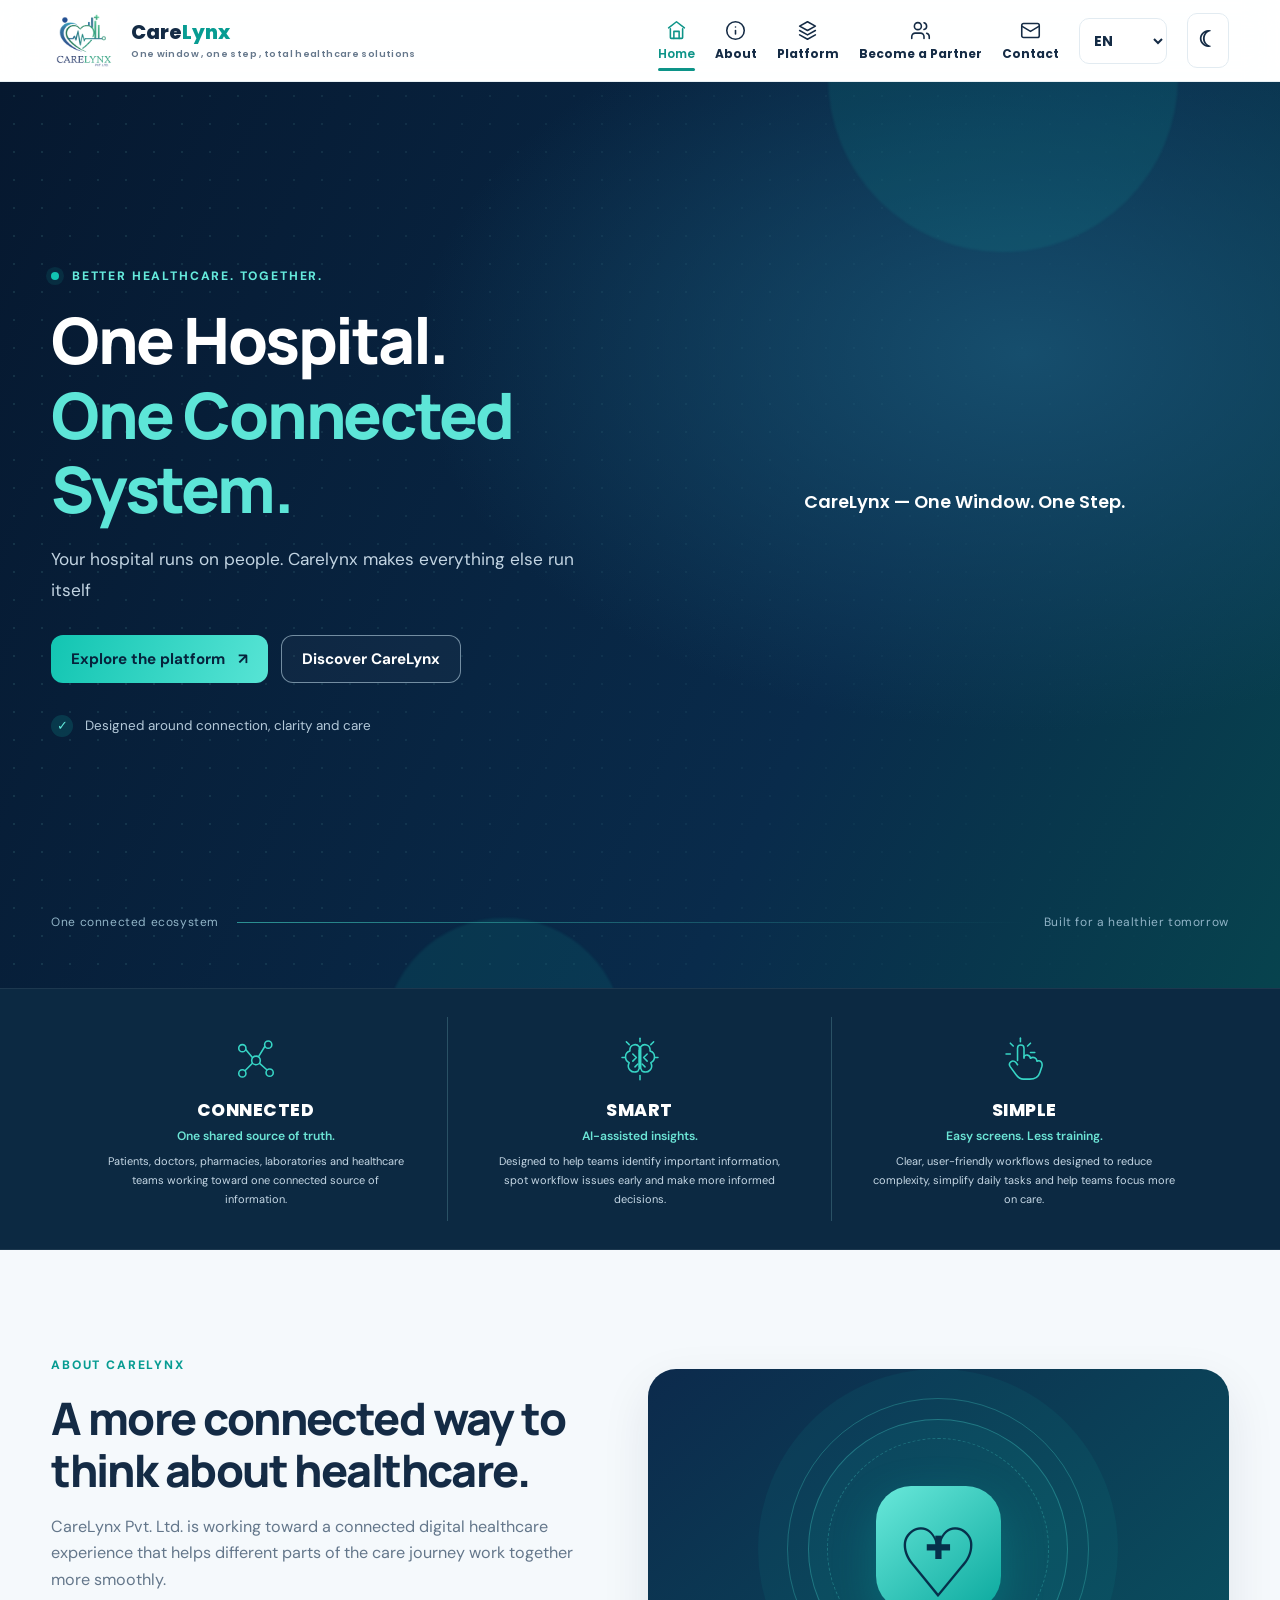
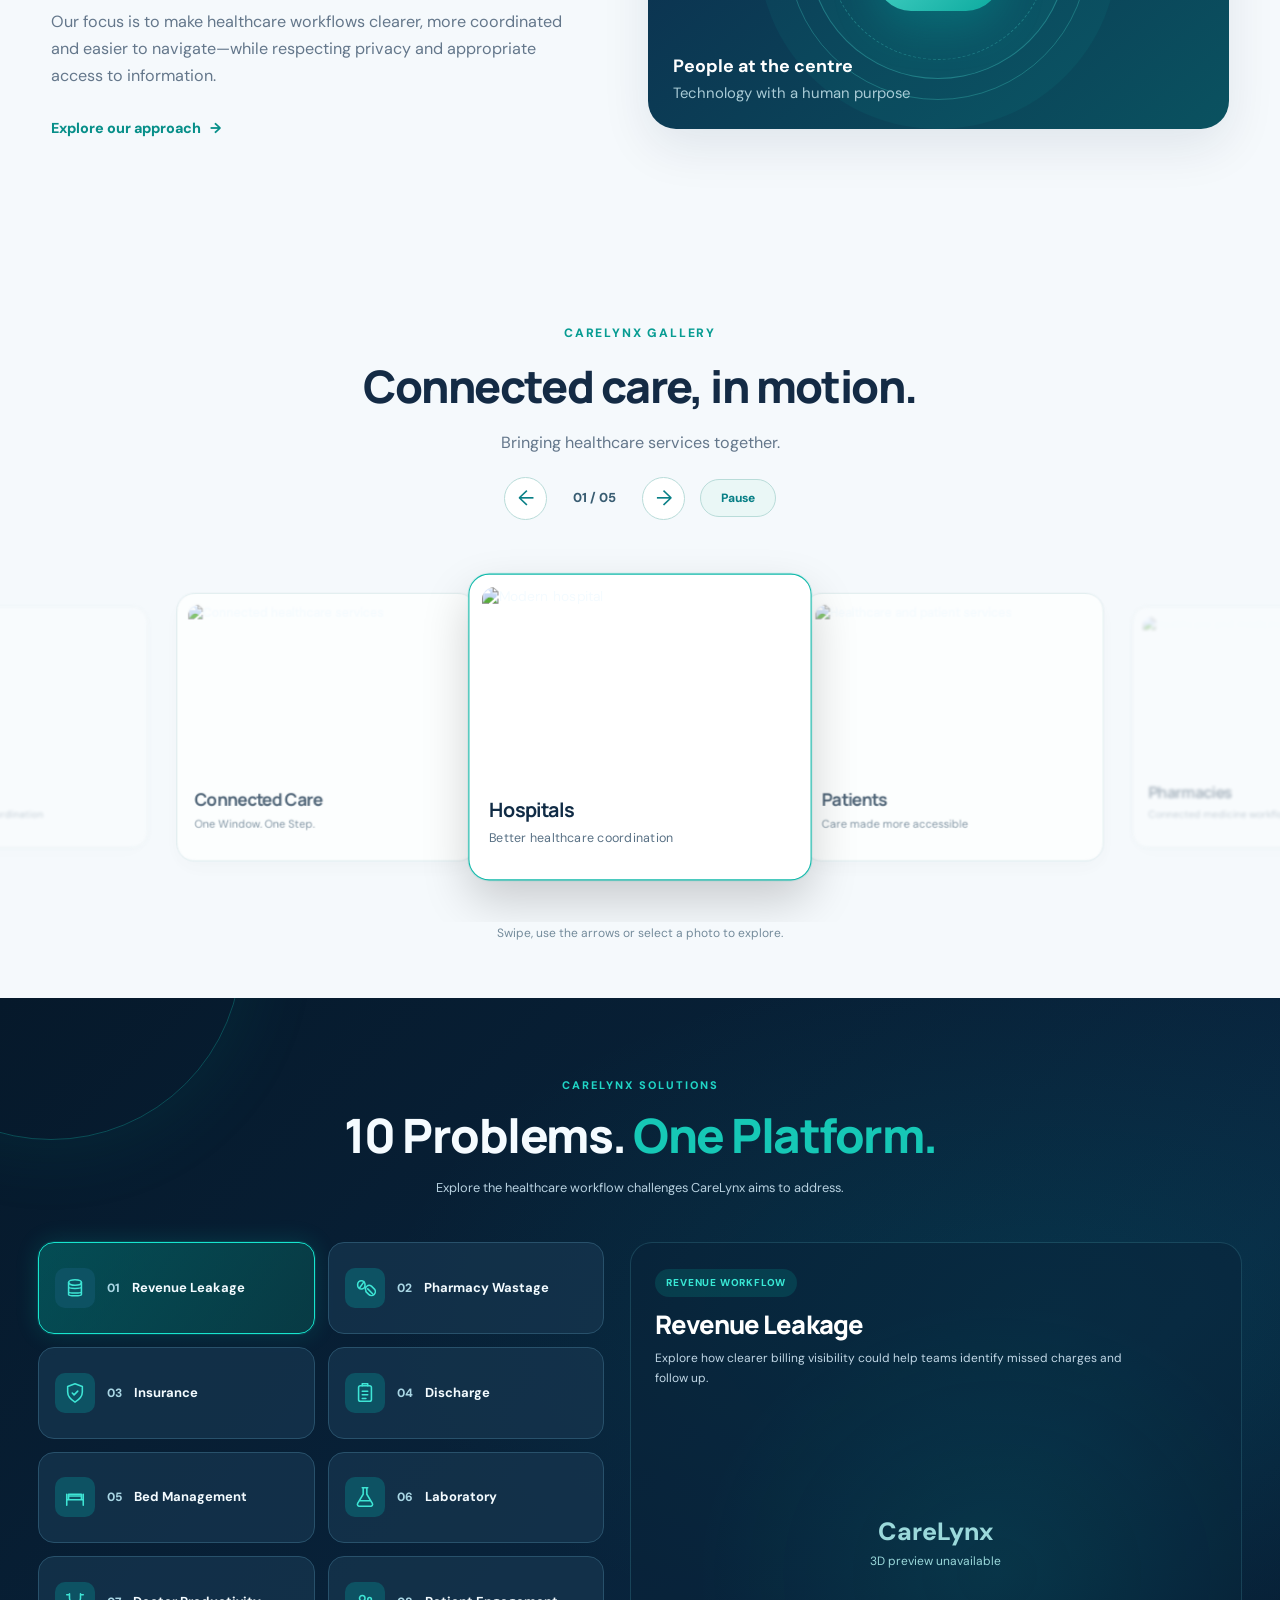
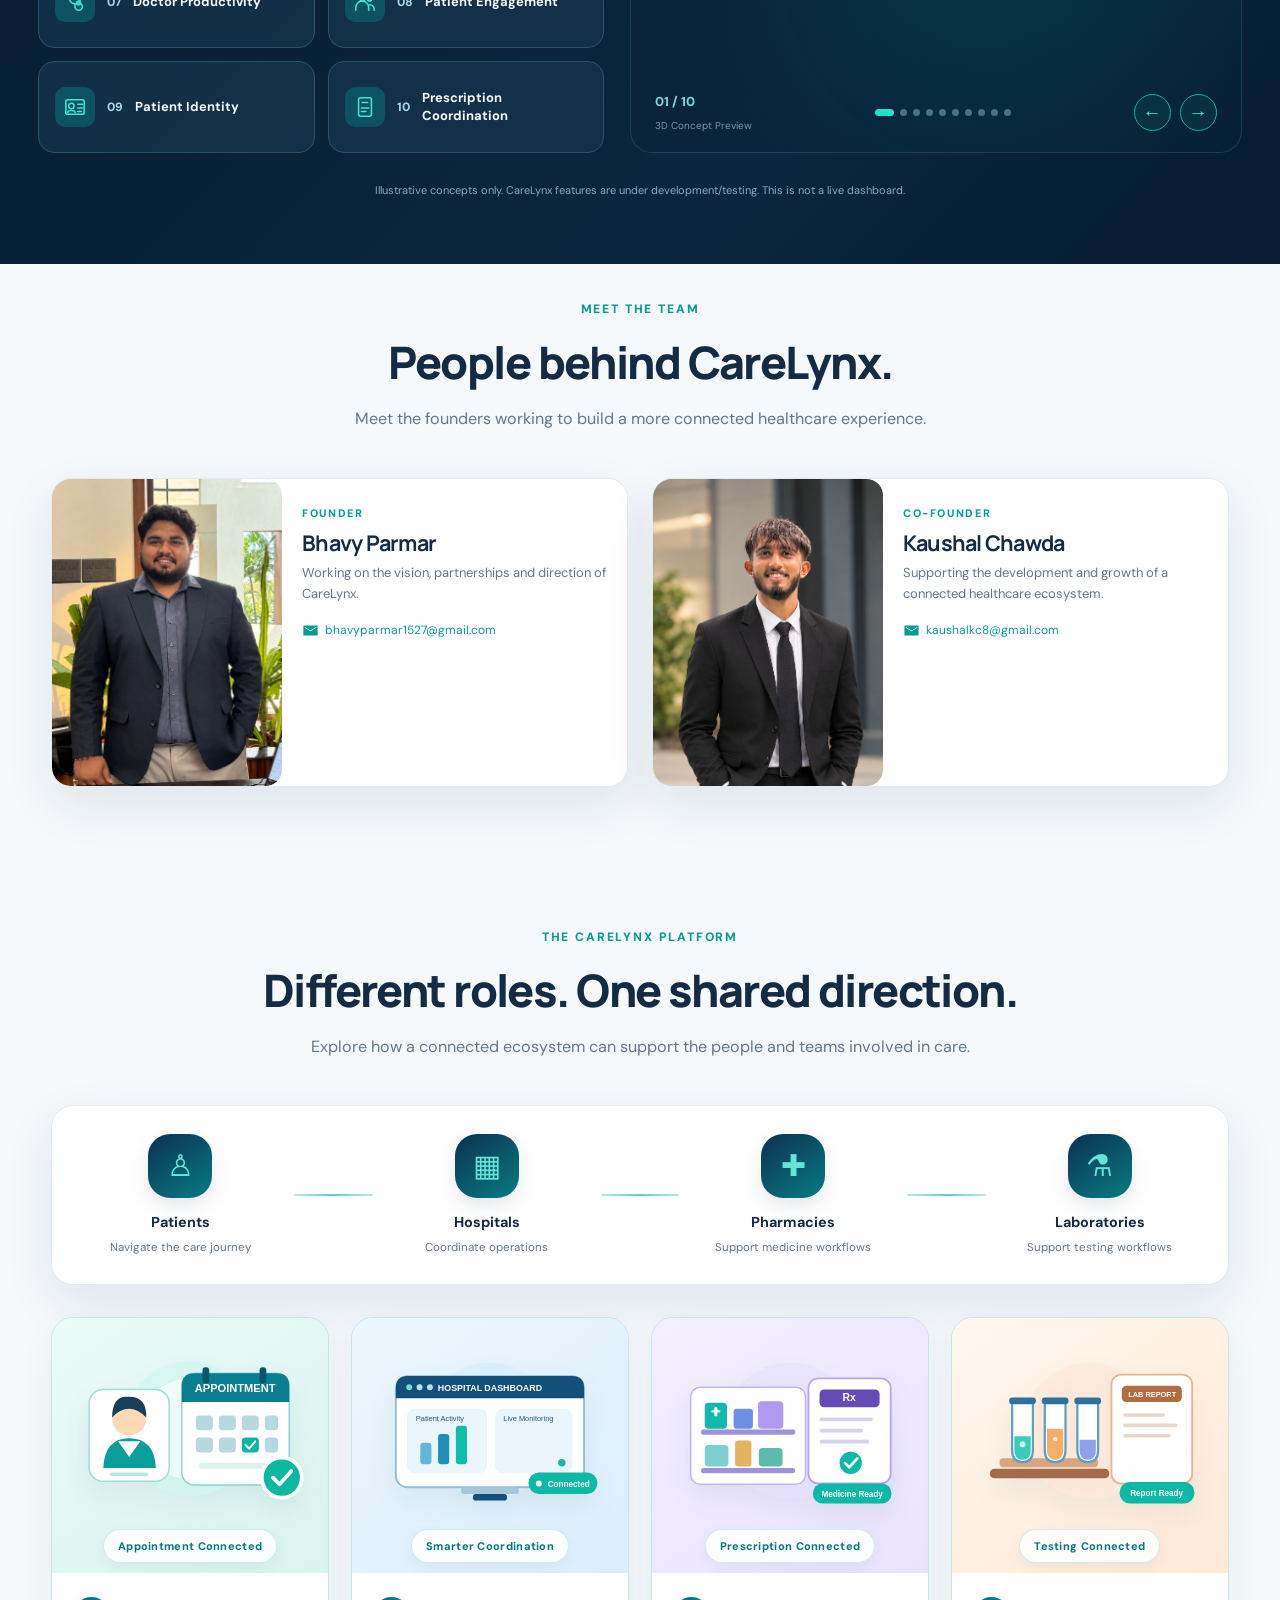
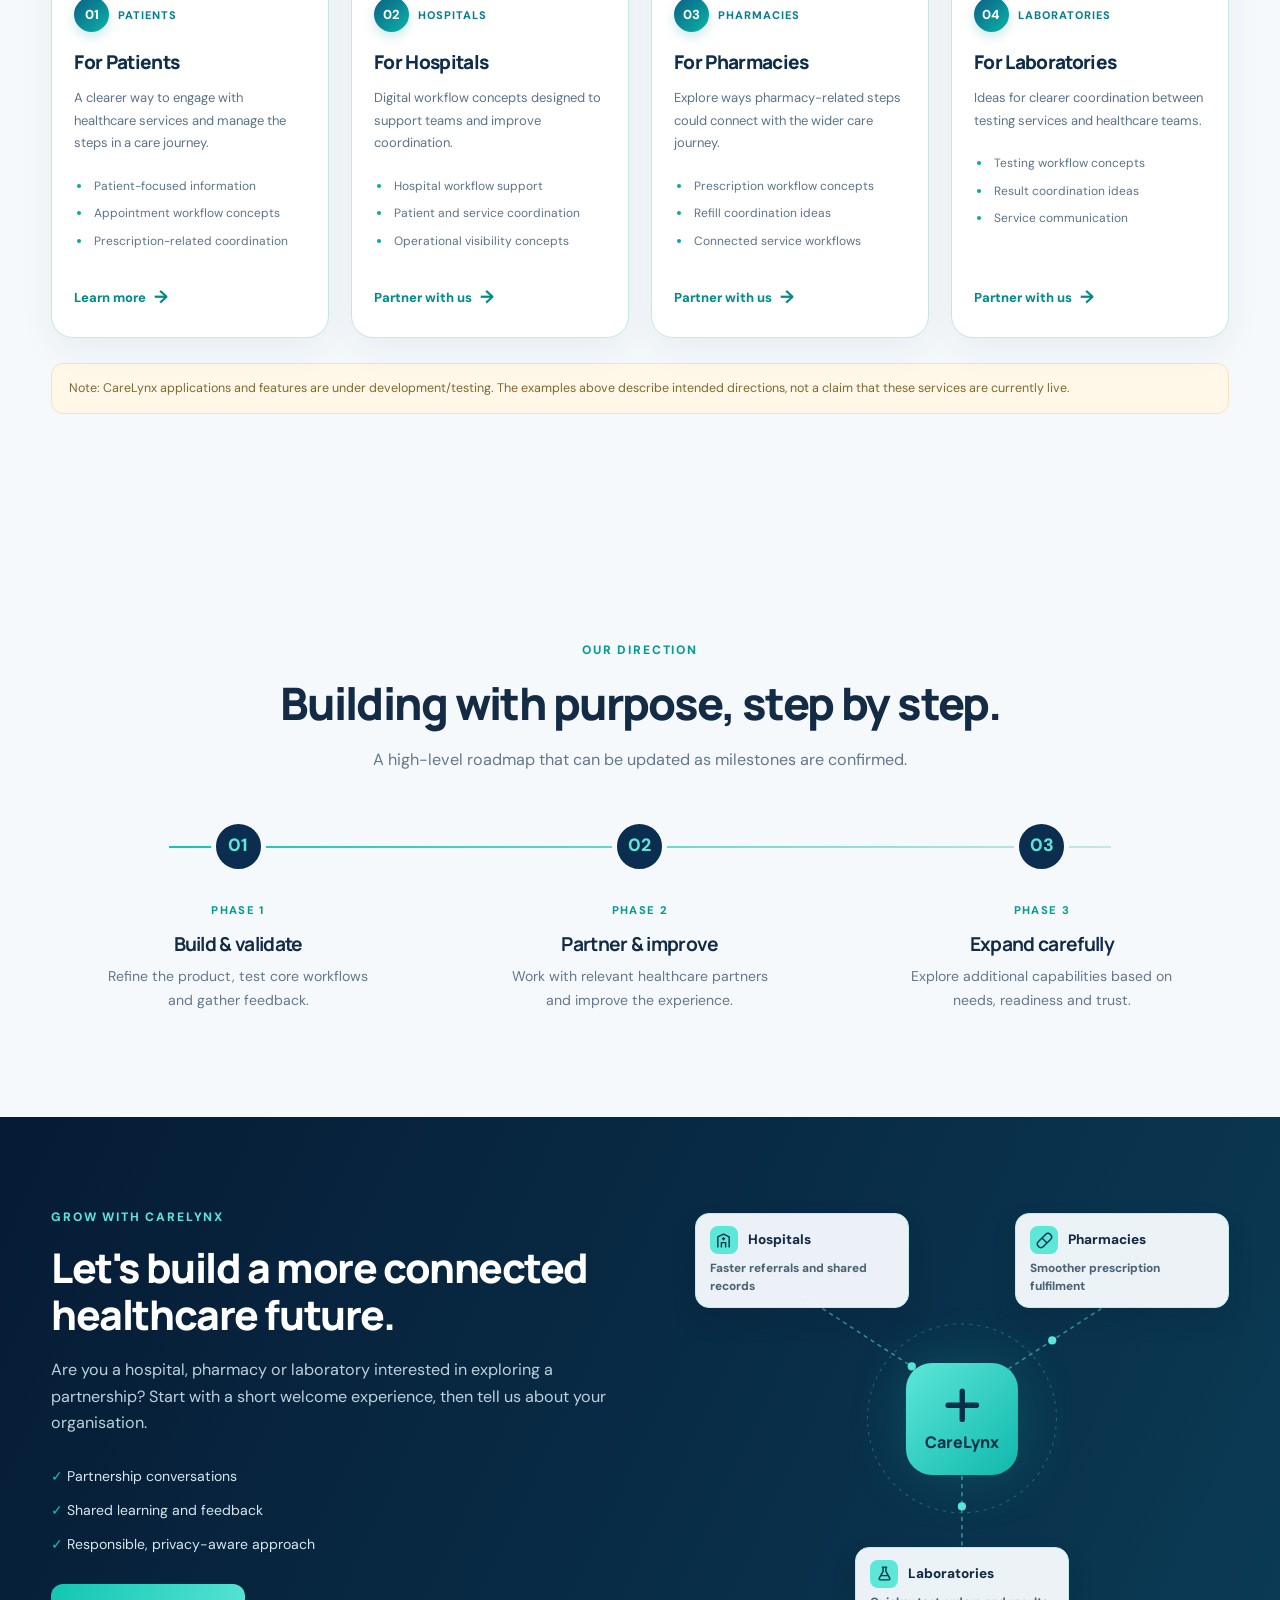
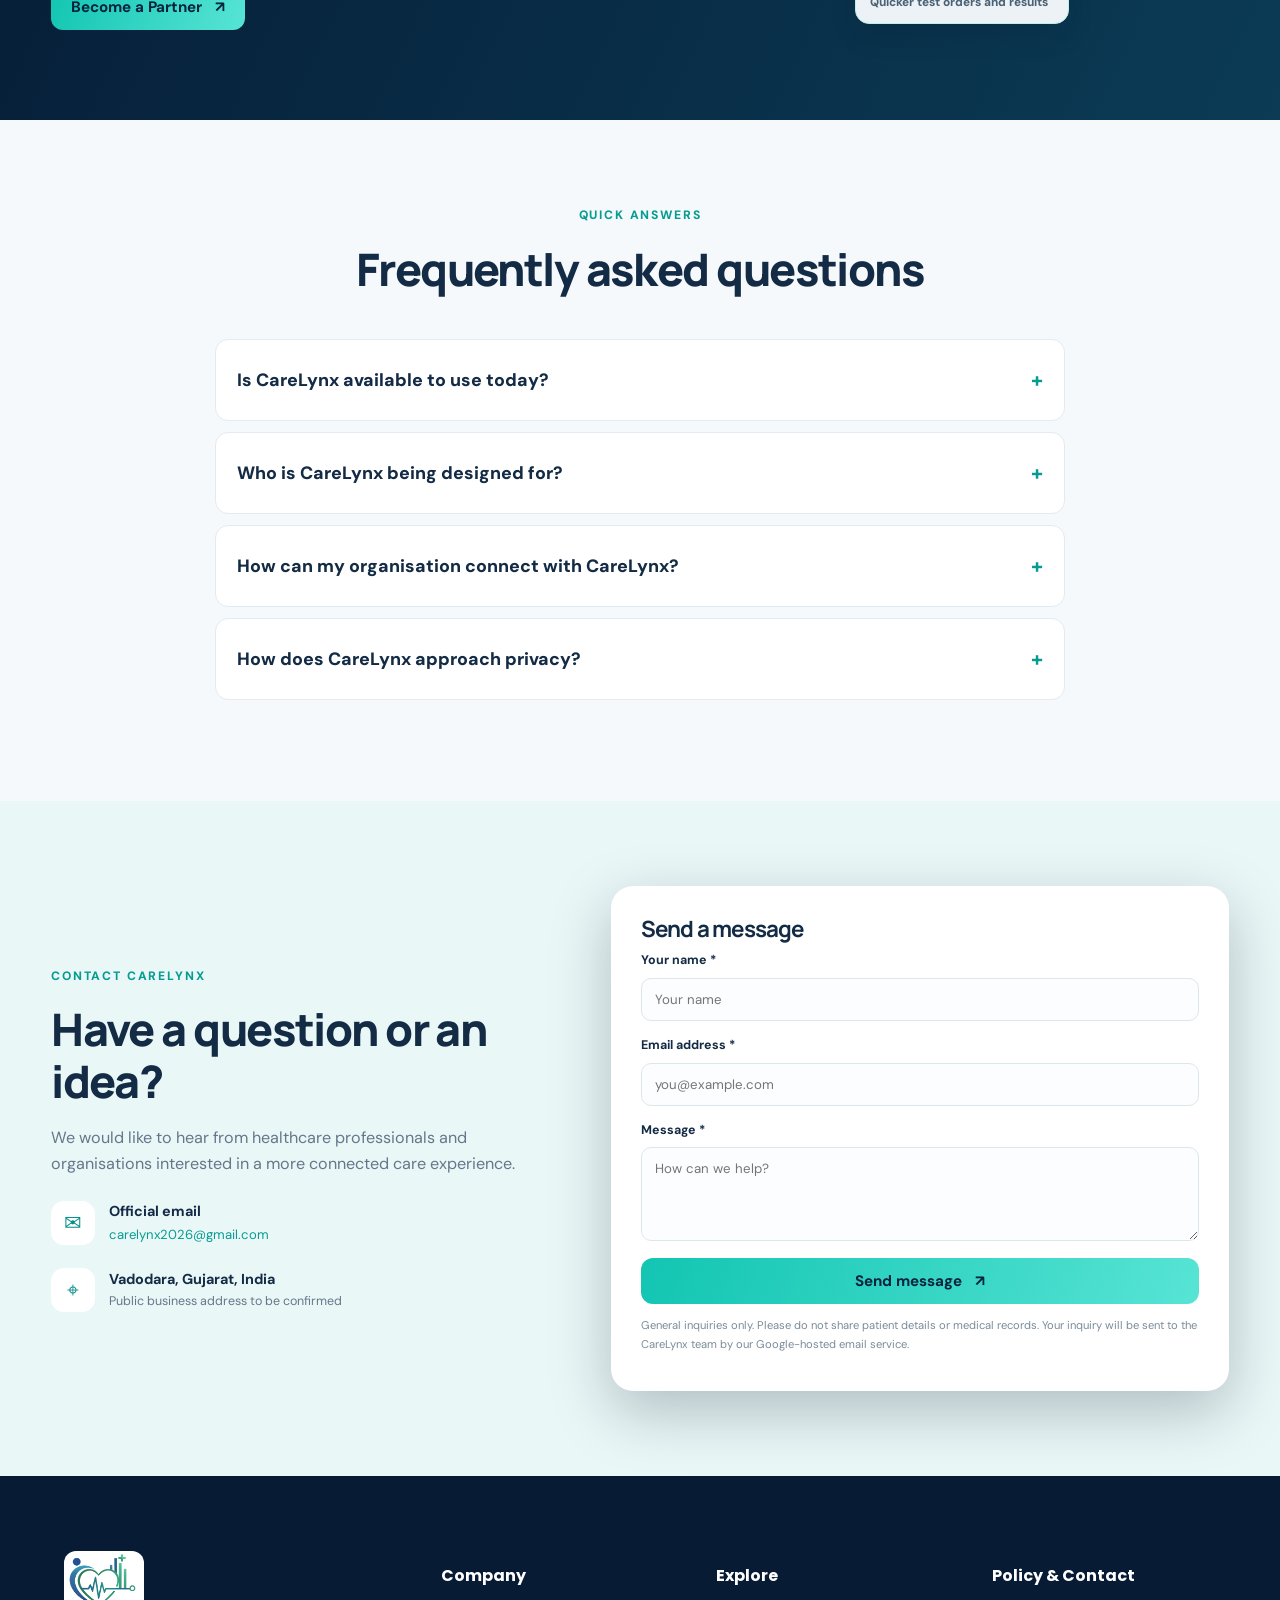
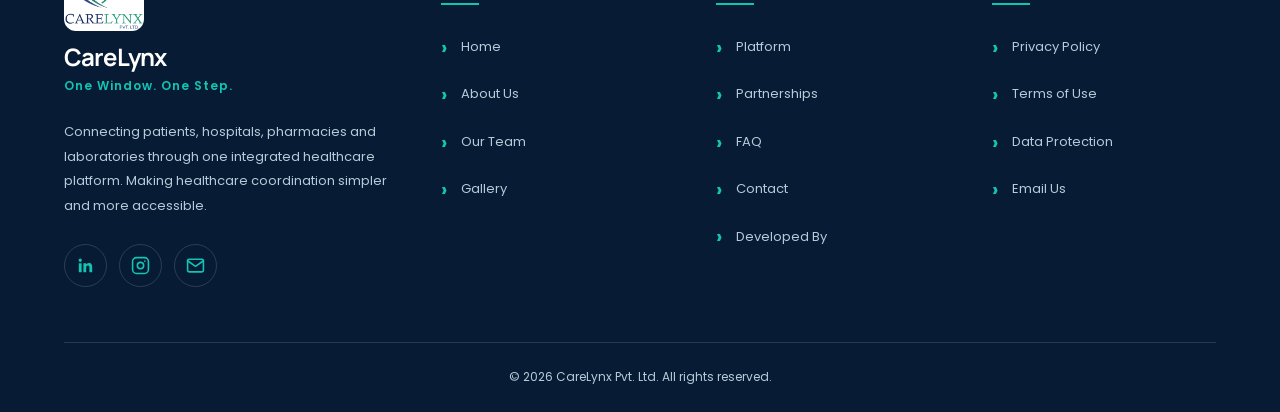
==== commit 78e99617: "Fixing Email issue" ====
--- a/index.html
+++ b/index.html
@@ -15,7 +15,7 @@
     <meta charset="utf-8" />
     <meta content="width=device-width, initial-scale=1" name="viewport" />
 
-    <title>CareLynx | One Window. One Step. | Healthcare Platform</title>
+    <title>CareLynx | Official Healthcare Platform</title>
     <!-- Improve font loading for DM Sans and Manrope. -->
     <link href="https://fonts.googleapis.com" rel="preconnect" />
     <link crossorigin="" href="https://fonts.gstatic.com" rel="preconnect" />
@@ -117,9 +117,10 @@
         "@context": "https://schema.org",
         "@type": "Organization",
         "@id": "https://carelynxpvtltd.vercel.app/#organization",
+
         "name": "CareLynx",
         "legalName": "CareLynx Pvt Ltd",
-        "alternateName": ["CareLynx Pvt Ltd"],
+        "alternateName": "CareLynx Pvt Ltd",
         "url": "https://carelynxpvtltd.vercel.app/",
         "logo": {
           "@type": "ImageObject",
@@ -2221,7 +2222,7 @@
             <li><a href="legal/terms.html">Terms of Use</a></li>
             <li><a href="legal/data-protection.html">Data Protection</a></li>
             <li>
-              <a href="mailto:carelynx20@gmail.com">Email Us</a>
+              <a href="mailto:carelynx2026@gmail.com">Email Us</a>
             </li>
           </ul>
         </div>
